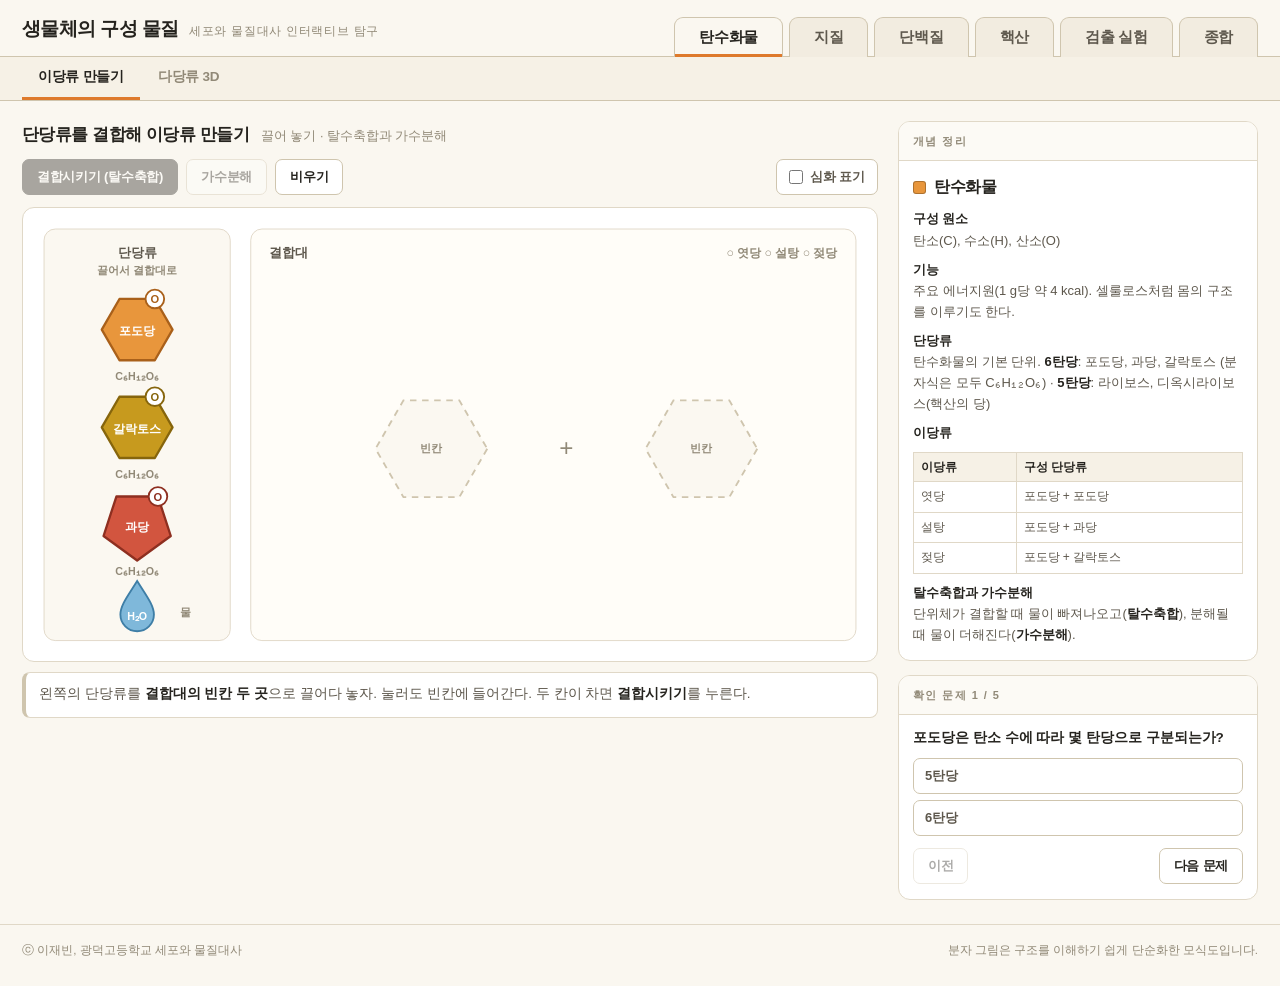
==== Biomolecules.html @ 8678921b "Add files via upload 생명체의 구성 물질 기능 추가(3D 모델링, 검출 실험, 종합 분류), 인덱스 페이지 수정, RNA 합성 용어 수정" ====
<!DOCTYPE html>
<html lang="ko">
<head>
<meta charset="utf-8">
<meta name="viewport" content="width=device-width, initial-scale=1">
<title>생물체의 구성 물질</title>
<style>
:root{
  --paper:#FAF7F0; --card:#FFFFFF;
  --ink:#25231E; --ink2:#5E584D; --ink3:#918977;
  --rule:#E0D8C7; --rule2:#CFC5AE;

  --carbo:#E8963C; --carbo2:#A9601A;
  --gal:#C79A1E;   --gal2:#86650C;
  --fru:#D2553F;   --fru2:#8E2F20;
  --lipid:#D9A82E; --lipid2:#8A6512;
  --head:#3A7BC0;  --head2:#22507F;
  --prot:#3F8FC9;  --prot2:#1F5A85;
  --nuc:#7B5BA8;   --nuc2:#3F2A66;
  --water:#DCEEF7; --water2:#8DBCD6;
  --blue:#3A7BC0; --blue-soft:#D3E3F4;
  --orange:#DE7A2C; --orange-soft:#F9DCC0;
  --green:#4F8A32; --green-soft:#DDEDD4; --purple-soft:#E6DCF4;
  --red:#C0392B;

  --sans:"Apple SD Gothic Neo","Malgun Gothic","맑은 고딕","Noto Sans KR","Nanum Gothic",sans-serif;
}
*{box-sizing:border-box;margin:0;padding:0}
html,body{height:100%}
body{background:var(--paper);color:var(--ink);font-family:var(--sans);font-size:15px;line-height:1.6;-webkit-font-smoothing:antialiased}

header{border-bottom:1px solid var(--rule2);background:var(--paper);position:sticky;top:0;z-index:40}
.hbar{max-width:1560px;margin:0 auto;padding:14px 22px 0;display:flex;align-items:flex-end;gap:26px;flex-wrap:wrap}
.brand{display:flex;align-items:baseline;gap:10px;padding-bottom:12px}
.brand h1{font-size:19px;font-weight:800;letter-spacing:-.03em}
.brand span{font-size:12px;color:var(--ink3);letter-spacing:.06em}
.maintabs{display:flex;gap:6px;margin-left:auto}
.maintabs button{
  font-family:inherit;font-size:15px;font-weight:700;letter-spacing:-.02em;
  border:1px solid var(--rule2);border-bottom:none;background:#F2ECE0;color:var(--ink2);
  padding:10px 24px;border-radius:9px 9px 0 0;cursor:pointer;position:relative;top:1px;transition:background .15s,color .15s}
.maintabs button:hover{background:#EAE2D2}
.maintabs button[aria-selected="true"]{background:var(--paper);color:var(--ink);box-shadow:0 -3px 0 0 var(--orange) inset}
.subbar{border-top:1px solid var(--rule2);background:#F6F1E6}
.subtabs{max-width:1560px;margin:0 auto;padding:0 22px;display:flex;gap:2px;flex-wrap:wrap}
.subtabs button{
  font-family:inherit;font-size:13.5px;font-weight:600;border:none;background:none;color:var(--ink3);
  padding:11px 16px;cursor:pointer;border-bottom:3px solid transparent;letter-spacing:-.02em;transition:color .15s}
.subtabs button:hover{color:var(--ink2)}
.subtabs button[aria-selected="true"]{color:var(--ink);border-bottom-color:var(--orange)}

main{max-width:1560px;margin:0 auto;padding:20px 22px 8px;display:grid;grid-template-columns:minmax(0,1fr) 360px;gap:20px;align-items:start}
.stage-col{min-width:0}
.stagehead{display:flex;align-items:baseline;gap:12px;margin-bottom:10px;flex-wrap:wrap}
.stagehead h2{font-size:17px;font-weight:800;letter-spacing:-.03em}
.stagehead p{font-size:12.5px;color:var(--ink3)}
.stage{background:var(--card);border:1px solid var(--rule);border-radius:12px;padding:8px;overflow:hidden}
.stage svg{display:block;width:100%;height:auto;user-select:none;-webkit-user-select:none}
.msg{margin-top:10px;font-size:13.5px;line-height:1.6;color:var(--ink2);background:var(--card);border:1px solid var(--rule);
  border-left:4px solid var(--rule2);border-radius:8px;padding:10px 13px;min-height:46px}
.msg.ok{border-left-color:#7CB36E}
.msg.no{border-left-color:#D89187}
.msg b{color:var(--ink)}

.ctrl{display:flex;gap:8px;flex-wrap:wrap;align-items:center;margin-bottom:12px}
.btn{font-family:inherit;font-size:13px;font-weight:700;letter-spacing:-.02em;border:1px solid var(--rule2);
  background:var(--card);color:var(--ink);padding:8px 14px;border-radius:7px;cursor:pointer;transition:.15s}
.btn:hover{background:#F4EFE4}
.btn.primary{background:var(--ink);color:#fff;border-color:var(--ink)}
.btn.primary:hover{background:#3b3830}
.btn:disabled{opacity:.38;cursor:default}
.seg{display:inline-flex;border:1px solid var(--rule2);border-radius:7px;overflow:hidden;flex-wrap:wrap}
.seg button{font-family:inherit;font-size:13px;font-weight:700;border:none;background:var(--card);color:var(--ink2);
  padding:8px 13px;cursor:pointer;border-right:1px solid var(--rule)}
.seg button:last-child{border-right:none}
.seg button[aria-selected="true"]{background:var(--ink);color:#fff}
.tog{display:inline-flex;align-items:center;gap:7px;font-size:12.5px;font-weight:600;color:var(--ink2);
  border:1px solid var(--rule2);border-radius:7px;padding:7px 12px;cursor:pointer;background:var(--card);user-select:none}
.tog input{accent-color:var(--orange);width:14px;height:14px;cursor:pointer}
.spacer{flex:1}
.sl{display:flex;align-items:center;gap:8px;font-size:13px;font-weight:700;color:var(--ink2)}
.sl input{width:150px;accent-color:var(--prot)}
.sl output{min-width:52px;color:var(--ink);font-variant-numeric:tabular-nums}

aside{display:flex;flex-direction:column;gap:14px;position:sticky;top:118px}
.panel{background:var(--card);border:1px solid var(--rule);border-radius:12px;overflow:hidden}
.panel > h3{font-size:11px;font-weight:800;letter-spacing:.13em;color:var(--ink3);
  padding:11px 14px 9px;border-bottom:1px solid var(--rule);background:#FCFAF5}
.pbody{padding:13px 14px 15px;font-size:13px;line-height:1.65;color:var(--ink2)}
.pbody .ph{font-size:16px;font-weight:800;letter-spacing:-.03em;margin-bottom:6px;color:var(--ink);display:flex;align-items:center;gap:8px}
.pbody .swatch{width:13px;height:13px;border-radius:3px;flex:none;border:1px solid rgba(0,0,0,.25)}
.pbody dl{font-size:13px;line-height:1.62}
.pbody dt{font-weight:700;color:var(--ink);margin-top:9px;font-size:12.5px}
.pbody dd{color:var(--ink2)}
.pbody b{color:var(--ink)}
.pbody .adv{margin-top:11px;padding:9px 11px;border-radius:7px;background:#F6F2E8;border-left:3px solid var(--orange);font-size:12.5px;color:var(--ink2)}
.pbody .adv > b:first-child{color:var(--orange);font-weight:800;margin-right:4px}
table.cmp{border-collapse:collapse;width:100%;font-size:12px;margin-top:8px}
table.cmp th,table.cmp td{border:1px solid var(--rule);padding:5px 7px;text-align:left;vertical-align:top}
table.cmp th{background:#F6F1E6;font-weight:700;font-size:11.5px;color:var(--ink)}

.quiz{padding:13px 14px 15px}
.quiz .q{font-size:13.5px;font-weight:700;line-height:1.55;margin-bottom:10px}
.qopts{display:flex;flex-direction:column;gap:6px}
.qopt{font-family:inherit;text-align:left;font-size:13px;font-weight:600;border:1px solid var(--rule2);
  background:var(--card);color:var(--ink2);padding:8px 11px;border-radius:7px;cursor:pointer;transition:.12s}
.qopt:hover{border-color:var(--ink3);background:#FBF8F1}
.qopt.ok{background:#E3F2E0;border-color:#7CB36E;color:#2f5b28}
.qopt.no{background:#FBE4E0;border-color:#D89187;color:#8c3226}
.qfb{margin-top:10px;font-size:12.5px;line-height:1.6;color:var(--ink2);display:none}
.qfb.show{display:block}
.qnav{display:flex;justify-content:space-between;margin-top:12px}
.tg{display:inline-block;font-size:10.5px;font-weight:800;padding:1px 8px;border-radius:20px;margin-right:6px;vertical-align:2px}
.tg.adv{background:var(--orange-soft);color:#94471A}

footer{max-width:1560px;margin:16px auto 0;padding:16px 22px 26px;font-size:11.5px;color:var(--ink3);
  border-top:1px solid var(--rule);display:flex;justify-content:space-between;gap:12px;flex-wrap:wrap}

/* ---- SVG 공통 ---- */
text{font-family:var(--sans)}
.lbl{font-size:15px;font-weight:700;fill:var(--ink)}
.lbl-s{font-size:13px;font-weight:600;fill:var(--ink2)}
.lbl-xs{font-size:11.5px;font-weight:600;fill:var(--ink3)}
.zone{font-size:14px;font-weight:800;letter-spacing:-.02em;fill:var(--ink2)}
.note{font-size:13px;font-weight:700;fill:#B5406E}
.mname{font-size:15px;font-weight:800;fill:#fff;text-anchor:middle;pointer-events:none}
.grp{font-size:14px;font-weight:700;fill:var(--ink2)}
.drag{cursor:grab;touch-action:none}
/* 끌기 활동 화면에서는 손가락으로 끌 때 페이지가 스크롤되지 않게 한다 (SVG 안쪽 요소에는 touch-action이 적용되지 않음) */
svg.dragzone{touch-action:none}
.drag:active{cursor:grabbing}
.slot{fill:#FBF8F1;stroke:var(--rule2);stroke-width:2;stroke-dasharray:7 6}
.slot.hot{stroke:var(--orange);fill:#FDF1E4}
.glow{animation:gl .9s ease-in-out infinite}
@keyframes gl{0%,100%{opacity:1}50%{opacity:.35}}
.pulse{animation:pl 1.4s ease-in-out infinite}
@keyframes pl{0%,100%{opacity:1}50%{opacity:.45}}
.rise{animation:rise 1.8s ease-out forwards}
@keyframes rise{0%{transform:translateY(0);opacity:1}70%{opacity:1}100%{transform:translateY(-90px);opacity:0}}
.shake{animation:sh .45s ease-in-out}
@keyframes sh{0%,100%{transform:translateX(0)}25%{transform:translateX(-9px)}75%{transform:translateX(9px)}}
.mv{transition:transform .8s cubic-bezier(.3,.7,.3,1)}
body:not(.adv) .adv-only{display:none !important}
[hidden]{display:none !important}
.btn[aria-pressed="true"]{background:var(--orange);border-color:#b8601a;color:#fff}
.seg button:disabled{color:var(--rule2);cursor:default}
.legend3{display:flex;gap:16px;align-items:center;flex-wrap:wrap;padding:8px 6px 2px;font-size:12px;font-weight:600;color:var(--ink2)}
.legend3 i{display:inline-block;width:12px;height:12px;border-radius:3px;margin-right:5px;vertical-align:-1px}
.legend3 .hint3{margin-left:auto;color:var(--ink3)}
.lab3{position:absolute;inset:0;pointer-events:none;overflow:hidden}
.lab3 span{position:absolute;left:0;top:0;white-space:nowrap;font-size:12.5px;font-weight:800;color:var(--ink);background:rgba(255,253,248,.88);
  border:1px solid var(--rule2);border-radius:6px;padding:1px 7px;will-change:transform}
.lab3 span.w{color:#2A6C92;border-color:#9CC2E4}
.lab3 span.num{font-size:10.5px;padding:0 4px;color:#1F6E8C;background:rgba(255,255,255,.75)}
.lab3 span.base{font-size:11px;padding:0 4px}
.seqbox{display:flex;gap:14px;align-items:center;flex-wrap:wrap;padding:8px 6px 2px;font-size:12.5px;color:var(--ink2)}
.seqbox input{font-family:ui-monospace,Consolas,monospace;font-size:14px;letter-spacing:.12em;padding:5px 8px;border:1px solid var(--rule2);border-radius:6px;width:260px;margin-left:6px;text-transform:uppercase}
.seqbox b{font-family:ui-monospace,Consolas,monospace;letter-spacing:.12em}
.chg{margin-top:10px;padding:10px 12px;border:1px solid var(--rule);border-radius:10px;background:#FFFDF8;font-size:13px;color:var(--ink2)}
.chg input{vertical-align:middle;accent-color:var(--orange);width:180px}
.chg .cb{display:flex;align-items:center;gap:8px;margin-top:5px}.chg .cb span{width:16px;font-weight:800}.chg .cb i{height:12px;border-radius:6px;display:block}.chg .cb em{font-style:normal;font-weight:700;font-size:12px}
.chg p{margin-top:8px;font-size:12.5px}
#rtab{margin-top:10px;overflow-x:auto}
table.rtab{background:var(--card);font-size:12.5px}
table.rtab th span{font-weight:600;color:var(--ink3);font-size:10.5px}
table.rtab td{text-align:center;min-width:64px}
table.rtab select{font-family:inherit;font-size:12px;padding:2px 4px}
.dot{display:inline-block;width:12px;height:12px;border-radius:50%;margin-right:5px;vertical-align:-1px;border:1px solid rgba(0,0,0,.25)}
.rnote{font-size:11.5px;color:var(--ink3);margin-top:6px}
.iodsw{position:absolute;right:10px;top:10px;z-index:2;display:flex;align-items:center;gap:8px;background:rgba(255,253,248,.92);border:1px solid var(--rule2);border-radius:8px;padding:6px 10px;font-size:12px;color:var(--ink2)}
.iodsw i{display:block;width:30px;height:30px;border-radius:50%;border:2px solid #9AA7B0;transition:background 1.2s}
.iodsw b{color:var(--ink)}
@media (prefers-reduced-motion:reduce){.glow,.pulse,.rise,.shake{animation:none}.mv{transition:none}}

/* 태블릿: 머리말을 줄이고 세부 탭은 한 줄로 두어 옆으로 밀어 넘긴다 */
@media (max-width:1180px){
  .brand span{display:none}
  .subtabs{flex-wrap:nowrap;overflow-x:auto;scrollbar-width:none}
  .subtabs::-webkit-scrollbar{display:none}
  .subtabs button{white-space:nowrap;flex:none}
}
/* 가로 태블릿: 설명 패널을 활동 옆에 둔다 */
@media (min-width:900px) and (max-width:1180px){
  main{grid-template-columns:minmax(0,1fr) 300px;gap:16px}
  aside{top:110px}
}
@media (max-width:899px){main{grid-template-columns:1fr}aside{position:static;flex-direction:row;flex-wrap:wrap}aside > .panel{flex:1 1 300px}}
@media (max-width:640px){
  /* 휴대폰: 머리말이 화면을 가리지 않도록 고정을 풀고 한 줄로 줄인다 */
  header{position:static}
  .hbar{padding:8px 12px 0;gap:10px;flex-wrap:nowrap;align-items:center}
  .brand{padding-bottom:0;min-width:0}
  .brand h1{font-size:15px;white-space:nowrap;overflow:hidden;text-overflow:ellipsis}
  /* 큰 탭이 6개라 제목은 한 줄로 따로 두고, 탭은 옆으로 밀어 넘긴다 */
  .hbar{flex-wrap:wrap;gap:6px}
  .brand{width:100%}
  .maintabs{margin-left:0;width:100%;overflow-x:auto;scrollbar-width:none}
  .maintabs::-webkit-scrollbar{display:none}
  .maintabs button{padding:7px 10px;font-size:12.5px;flex:none;white-space:nowrap}
  .subtabs{padding:0 6px}
  .subtabs button{padding:8px 9px;font-size:12px}
  main{padding:14px 12px}
  .sl input{width:110px}
}
</style>
</head>
<body>

<header>
  <div class="hbar">
    <div class="brand">
      <h1>생물체의 구성 물질</h1>
      <span>세포와 물질대사 인터랙티브 탐구</span>
    </div>
    <nav class="maintabs" id="maintabs" role="tablist">
      <button role="tab" data-main="carbo" aria-selected="true">탄수화물</button>
      <button role="tab" data-main="lipid" aria-selected="false">지질</button>
      <button role="tab" data-main="prot" aria-selected="false">단백질</button>
      <button role="tab" data-main="nucl" aria-selected="false">핵산</button>
      <button role="tab" data-main="test" aria-selected="false">검출 실험</button>
      <button role="tab" data-main="sum" aria-selected="false">종합</button>
    </nav>
  </div>
  <div class="subbar"><nav class="subtabs" id="subtabs" role="tablist"></nav></div>
</header>

<main>
  <div class="stage-col">
    <div class="stagehead"><h2 id="viewTitle">—</h2><p id="viewSub"></p></div>
    <div class="ctrl" id="ctrl"></div>
    <div class="stage" id="stage"></div>
    <div class="msg" id="msg" hidden></div>
  </div>
  <aside>
    <div class="panel"><h3>개념 정리</h3><div class="pbody" id="info"></div></div>
    <div class="panel"><h3 id="quizTitle">확인 문제</h3><div class="quiz" id="quiz"></div></div>
  </aside>
</main>

<footer>
  <span>ⓒ 이재빈, 광덕고등학교 세포와 물질대사</span>
  <span>분자 그림은 구조를 이해하기 쉽게 단순화한 모식도입니다.</span>
</footer>

<!-- three.js r128 (MIT License) : 3D 분자 모형 표시용. 인터넷 없이도 열리도록 파일 안에 넣었다 -->
<script>/**
 * @license
 * Copyright 2010-2021 Three.js Authors
 * SPDX-License-Identifier: MIT
 */
!function(t,e){"object"==typeof exports&&"undefined"!=typeof module?e(exports):"function"==typeof define&&define.amd?define(["exports"],e):e((t="undefined"!=typeof globalThis?globalThis:t||self).THREE={})}(this,(function(t){"use strict";const e="128",n=100,i=300,r=301,s=302,a=303,o=304,l=306,c=307,h=1e3,u=1001,d=1002,p=1003,m=1004,f=1005,g=1006,v=1007,y=1008,x=1009,_=1012,w=1014,b=1015,M=1016,S=1020,T=1022,E=1023,A=1026,L=1027,R=33776,C=33777,P=33778,D=33779,I=35840,N=35841,B=35842,z=35843,F=37492,O=37496,H=2300,G=2301,U=2302,k=2400,V=2401,W=2402,j=2500,q=2501,X=3e3,Y=3001,Z=3007,J=3002,Q=3004,K=3005,$=3006,tt=7680,et=35044,nt=35048,it="300 es";class rt{addEventListener(t,e){void 0===this._listeners&&(this._listeners={});const n=this._listeners;void 0===n[t]&&(n[t]=[]),-1===n[t].indexOf(e)&&n[t].push(e)}hasEventListener(t,e){if(void 0===this._listeners)return!1;const n=this._listeners;return void 0!==n[t]&&-1!==n[t].indexOf(e)}removeEventListener(t,e){if(void 0===this._listeners)return;const n=this._listeners[t];if(void 0!==n){const t=n.indexOf(e);-1!==t&&n.splice(t,1)}}dispatchEvent(t){if(void 0===this._listeners)return;const e=this._listeners[t.type];if(void 0!==e){t.target=this;const n=e.slice(0);for(let e=0,i=n.length;e<i;e++)n[e].call(this,t);t.target=null}}}const st=[];for(let t=0;t<256;t++)st[t]=(t<16?"0":"")+t.toString(16);let at=1234567;const ot=Math.PI/180,lt=180/Math.PI;function ct(){const t=4294967295*Math.random()|0,e=4294967295*Math.random()|0,n=4294967295*Math.random()|0,i=4294967295*Math.random()|0;return(st[255&t]+st[t>>8&255]+st[t>>16&255]+st[t>>24&255]+"-"+st[255&e]+st[e>>8&255]+"-"+st[e>>16&15|64]+st[e>>24&255]+"-"+st[63&n|128]+st[n>>8&255]+"-"+st[n>>16&255]+st[n>>24&255]+st[255&i]+st[i>>8&255]+st[i>>16&255]+st[i>>24&255]).toUpperCase()}function ht(t,e,n){return Math.max(e,Math.min(n,t))}function ut(t,e){return(t%e+e)%e}function dt(t,e,n){return(1-n)*t+n*e}function pt(t){return 0==(t&t-1)&&0!==t}function mt(t){return Math.pow(2,Math.ceil(Math.log(t)/Math.LN2))}function ft(t){return Math.pow(2,Math.floor(Math.log(t)/Math.LN2))}var gt=Object.freeze({__proto__:null,DEG2RAD:ot,RAD2DEG:lt,generateUUID:ct,clamp:ht,euclideanModulo:ut,mapLinear:function(t,e,n,i,r){return i+(t-e)*(r-i)/(n-e)},inverseLerp:function(t,e,n){return t!==e?(n-t)/(e-t):0},lerp:dt,damp:function(t,e,n,i){return dt(t,e,1-Math.exp(-n*i))},pingpong:function(t,e=1){return e-Math.abs(ut(t,2*e)-e)},smoothstep:function(t,e,n){return t<=e?0:t>=n?1:(t=(t-e)/(n-e))*t*(3-2*t)},smootherstep:function(t,e,n){return t<=e?0:t>=n?1:(t=(t-e)/(n-e))*t*t*(t*(6*t-15)+10)},randInt:function(t,e){return t+Math.floor(Math.random()*(e-t+1))},randFloat:function(t,e){return t+Math.random()*(e-t)},randFloatSpread:function(t){return t*(.5-Math.random())},seededRandom:function(t){return void 0!==t&&(at=t%2147483647),at=16807*at%2147483647,(at-1)/2147483646},degToRad:function(t){return t*ot},radToDeg:function(t){return t*lt},isPowerOfTwo:pt,ceilPowerOfTwo:mt,floorPowerOfTwo:ft,setQuaternionFromProperEuler:function(t,e,n,i,r){const s=Math.cos,a=Math.sin,o=s(n/2),l=a(n/2),c=s((e+i)/2),h=a((e+i)/2),u=s((e-i)/2),d=a((e-i)/2),p=s((i-e)/2),m=a((i-e)/2);switch(r){case"XYX":t.set(o*h,l*u,l*d,o*c);break;case"YZY":t.set(l*d,o*h,l*u,o*c);break;case"ZXZ":t.set(l*u,l*d,o*h,o*c);break;case"XZX":t.set(o*h,l*m,l*p,o*c);break;case"YXY":t.set(l*p,o*h,l*m,o*c);break;case"ZYZ":t.set(l*m,l*p,o*h,o*c);break;default:console.warn("THREE.MathUtils: .setQuaternionFromProperEuler() encountered an unknown order: "+r)}}});class vt{constructor(t=0,e=0){this.x=t,this.y=e}get width(){return this.x}set width(t){this.x=t}get height(){return this.y}set height(t){this.y=t}set(t,e){return this.x=t,this.y=e,this}setScalar(t){return this.x=t,this.y=t,this}setX(t){return this.x=t,this}setY(t){return this.y=t,this}setComponent(t,e){switch(t){case 0:this.x=e;break;case 1:this.y=e;break;default:throw new Error("index is out of range: "+t)}return this}getComponent(t){switch(t){case 0:return this.x;case 1:return this.y;default:throw new Error("index is out of range: "+t)}}clone(){return new this.constructor(this.x,this.y)}copy(t){return this.x=t.x,this.y=t.y,this}add(t,e){return void 0!==e?(console.warn("THREE.Vector2: .add() now only accepts one argument. Use .addVectors( a, b ) instead."),this.addVectors(t,e)):(this.x+=t.x,this.y+=t.y,this)}addScalar(t){return this.x+=t,this.y+=t,this}addVectors(t,e){return this.x=t.x+e.x,this.y=t.y+e.y,this}addScaledVector(t,e){return this.x+=t.x*e,this.y+=t.y*e,this}sub(t,e){return void 0!==e?(console.warn("THREE.Vector2: .sub() now only accepts one argument. Use .subVectors( a, b ) instead."),this.subVectors(t,e)):(this.x-=t.x,this.y-=t.y,this)}subScalar(t){return this.x-=t,this.y-=t,this}subVectors(t,e){return this.x=t.x-e.x,this.y=t.y-e.y,this}multiply(t){return this.x*=t.x,this.y*=t.y,this}multiplyScalar(t){return this.x*=t,this.y*=t,this}divide(t){return this.x/=t.x,this.y/=t.y,this}divideScalar(t){return this.multiplyScalar(1/t)}applyMatrix3(t){const e=this.x,n=this.y,i=t.elements;return this.x=i[0]*e+i[3]*n+i[6],this.y=i[1]*e+i[4]*n+i[7],this}min(t){return this.x=Math.min(this.x,t.x),this.y=Math.min(this.y,t.y),this}max(t){return this.x=Math.max(this.x,t.x),this.y=Math.max(this.y,t.y),this}clamp(t,e){return this.x=Math.max(t.x,Math.min(e.x,this.x)),this.y=Math.max(t.y,Math.min(e.y,this.y)),this}clampScalar(t,e){return this.x=Math.max(t,Math.min(e,this.x)),this.y=Math.max(t,Math.min(e,this.y)),this}clampLength(t,e){const n=this.length();return this.divideScalar(n||1).multiplyScalar(Math.max(t,Math.min(e,n)))}floor(){return this.x=Math.floor(this.x),this.y=Math.floor(this.y),this}ceil(){return this.x=Math.ceil(this.x),this.y=Math.ceil(this.y),this}round(){return this.x=Math.round(this.x),this.y=Math.round(this.y),this}roundToZero(){return this.x=this.x<0?Math.ceil(this.x):Math.floor(this.x),this.y=this.y<0?Math.ceil(this.y):Math.floor(this.y),this}negate(){return this.x=-this.x,this.y=-this.y,this}dot(t){return this.x*t.x+this.y*t.y}cross(t){return this.x*t.y-this.y*t.x}lengthSq(){return this.x*this.x+this.y*this.y}length(){return Math.sqrt(this.x*this.x+this.y*this.y)}manhattanLength(){return Math.abs(this.x)+Math.abs(this.y)}normalize(){return this.divideScalar(this.length()||1)}angle(){return Math.atan2(-this.y,-this.x)+Math.PI}distanceTo(t){return Math.sqrt(this.distanceToSquared(t))}distanceToSquared(t){const e=this.x-t.x,n=this.y-t.y;return e*e+n*n}manhattanDistanceTo(t){return Math.abs(this.x-t.x)+Math.abs(this.y-t.y)}setLength(t){return this.normalize().multiplyScalar(t)}lerp(t,e){return this.x+=(t.x-this.x)*e,this.y+=(t.y-this.y)*e,this}lerpVectors(t,e,n){return this.x=t.x+(e.x-t.x)*n,this.y=t.y+(e.y-t.y)*n,this}equals(t){return t.x===this.x&&t.y===this.y}fromArray(t,e=0){return this.x=t[e],this.y=t[e+1],this}toArray(t=[],e=0){return t[e]=this.x,t[e+1]=this.y,t}fromBufferAttribute(t,e,n){return void 0!==n&&console.warn("THREE.Vector2: offset has been removed from .fromBufferAttribute()."),this.x=t.getX(e),this.y=t.getY(e),this}rotateAround(t,e){const n=Math.cos(e),i=Math.sin(e),r=this.x-t.x,s=this.y-t.y;return this.x=r*n-s*i+t.x,this.y=r*i+s*n+t.y,this}random(){return this.x=Math.random(),this.y=Math.random(),this}}vt.prototype.isVector2=!0;class yt{constructor(){this.elements=[1,0,0,0,1,0,0,0,1],arguments.length>0&&console.error("THREE.Matrix3: the constructor no longer reads arguments. use .set() instead.")}set(t,e,n,i,r,s,a,o,l){const c=this.elements;return c[0]=t,c[1]=i,c[2]=a,c[3]=e,c[4]=r,c[5]=o,c[6]=n,c[7]=s,c[8]=l,this}identity(){return this.set(1,0,0,0,1,0,0,0,1),this}copy(t){const e=this.elements,n=t.elements;return e[0]=n[0],e[1]=n[1],e[2]=n[2],e[3]=n[3],e[4]=n[4],e[5]=n[5],e[6]=n[6],e[7]=n[7],e[8]=n[8],this}extractBasis(t,e,n){return t.setFromMatrix3Column(this,0),e.setFromMatrix3Column(this,1),n.setFromMatrix3Column(this,2),this}setFromMatrix4(t){const e=t.elements;return this.set(e[0],e[4],e[8],e[1],e[5],e[9],e[2],e[6],e[10]),this}multiply(t){return this.multiplyMatrices(this,t)}premultiply(t){return this.multiplyMatrices(t,this)}multiplyMatrices(t,e){const n=t.elements,i=e.elements,r=this.elements,s=n[0],a=n[3],o=n[6],l=n[1],c=n[4],h=n[7],u=n[2],d=n[5],p=n[8],m=i[0],f=i[3],g=i[6],v=i[1],y=i[4],x=i[7],_=i[2],w=i[5],b=i[8];return r[0]=s*m+a*v+o*_,r[3]=s*f+a*y+o*w,r[6]=s*g+a*x+o*b,r[1]=l*m+c*v+h*_,r[4]=l*f+c*y+h*w,r[7]=l*g+c*x+h*b,r[2]=u*m+d*v+p*_,r[5]=u*f+d*y+p*w,r[8]=u*g+d*x+p*b,this}multiplyScalar(t){const e=this.elements;return e[0]*=t,e[3]*=t,e[6]*=t,e[1]*=t,e[4]*=t,e[7]*=t,e[2]*=t,e[5]*=t,e[8]*=t,this}determinant(){const t=this.elements,e=t[0],n=t[1],i=t[2],r=t[3],s=t[4],a=t[5],o=t[6],l=t[7],c=t[8];return e*s*c-e*a*l-n*r*c+n*a*o+i*r*l-i*s*o}invert(){const t=this.elements,e=t[0],n=t[1],i=t[2],r=t[3],s=t[4],a=t[5],o=t[6],l=t[7],c=t[8],h=c*s-a*l,u=a*o-c*r,d=l*r-s*o,p=e*h+n*u+i*d;if(0===p)return this.set(0,0,0,0,0,0,0,0,0);const m=1/p;return t[0]=h*m,t[1]=(i*l-c*n)*m,t[2]=(a*n-i*s)*m,t[3]=u*m,t[4]=(c*e-i*o)*m,t[5]=(i*r-a*e)*m,t[6]=d*m,t[7]=(n*o-l*e)*m,t[8]=(s*e-n*r)*m,this}transpose(){let t;const e=this.elements;return t=e[1],e[1]=e[3],e[3]=t,t=e[2],e[2]=e[6],e[6]=t,t=e[5],e[5]=e[7],e[7]=t,this}getNormalMatrix(t){return this.setFromMatrix4(t).invert().transpose()}transposeIntoArray(t){const e=this.elements;return t[0]=e[0],t[1]=e[3],t[2]=e[6],t[3]=e[1],t[4]=e[4],t[5]=e[7],t[6]=e[2],t[7]=e[5],t[8]=e[8],this}setUvTransform(t,e,n,i,r,s,a){const o=Math.cos(r),l=Math.sin(r);return this.set(n*o,n*l,-n*(o*s+l*a)+s+t,-i*l,i*o,-i*(-l*s+o*a)+a+e,0,0,1),this}scale(t,e){const n=this.elements;return n[0]*=t,n[3]*=t,n[6]*=t,n[1]*=e,n[4]*=e,n[7]*=e,this}rotate(t){const e=Math.cos(t),n=Math.sin(t),i=this.elements,r=i[0],s=i[3],a=i[6],o=i[1],l=i[4],c=i[7];return i[0]=e*r+n*o,i[3]=e*s+n*l,i[6]=e*a+n*c,i[1]=-n*r+e*o,i[4]=-n*s+e*l,i[7]=-n*a+e*c,this}translate(t,e){const n=this.elements;return n[0]+=t*n[2],n[3]+=t*n[5],n[6]+=t*n[8],n[1]+=e*n[2],n[4]+=e*n[5],n[7]+=e*n[8],this}equals(t){const e=this.elements,n=t.elements;for(let t=0;t<9;t++)if(e[t]!==n[t])return!1;return!0}fromArray(t,e=0){for(let n=0;n<9;n++)this.elements[n]=t[n+e];return this}toArray(t=[],e=0){const n=this.elements;return t[e]=n[0],t[e+1]=n[1],t[e+2]=n[2],t[e+3]=n[3],t[e+4]=n[4],t[e+5]=n[5],t[e+6]=n[6],t[e+7]=n[7],t[e+8]=n[8],t}clone(){return(new this.constructor).fromArray(this.elements)}}let xt;yt.prototype.isMatrix3=!0;class _t{static getDataURL(t){if(/^data:/i.test(t.src))return t.src;if("undefined"==typeof HTMLCanvasElement)return t.src;let e;if(t instanceof HTMLCanvasElement)e=t;else{void 0===xt&&(xt=document.createElementNS("http://www.w3.org/1999/xhtml","canvas")),xt.width=t.width,xt.height=t.height;const n=xt.getContext("2d");t instanceof ImageData?n.putImageData(t,0,0):n.drawImage(t,0,0,t.width,t.height),e=xt}return e.width>2048||e.height>2048?(console.warn("THREE.ImageUtils.getDataURL: Image converted to jpg for performance reasons",t),e.toDataURL("image/jpeg",.6)):e.toDataURL("image/png")}}let wt=0;class bt extends rt{constructor(t=bt.DEFAULT_IMAGE,e=bt.DEFAULT_MAPPING,n=1001,i=1001,r=1006,s=1008,a=1023,o=1009,l=1,c=3e3){super(),Object.defineProperty(this,"id",{value:wt++}),this.uuid=ct(),this.name="",this.image=t,this.mipmaps=[],this.mapping=e,this.wrapS=n,this.wrapT=i,this.magFilter=r,this.minFilter=s,this.anisotropy=l,this.format=a,this.internalFormat=null,this.type=o,this.offset=new vt(0,0),this.repeat=new vt(1,1),this.center=new vt(0,0),this.rotation=0,this.matrixAutoUpdate=!0,this.matrix=new yt,this.generateMipmaps=!0,this.premultiplyAlpha=!1,this.flipY=!0,this.unpackAlignment=4,this.encoding=c,this.version=0,this.onUpdate=null}updateMatrix(){this.matrix.setUvTransform(this.offset.x,this.offset.y,this.repeat.x,this.repeat.y,this.rotation,this.center.x,this.center.y)}clone(){return(new this.constructor).copy(this)}copy(t){return this.name=t.name,this.image=t.image,this.mipmaps=t.mipmaps.slice(0),this.mapping=t.mapping,this.wrapS=t.wrapS,this.wrapT=t.wrapT,this.magFilter=t.magFilter,this.minFilter=t.minFilter,this.anisotropy=t.anisotropy,this.format=t.format,this.internalFormat=t.internalFormat,this.type=t.type,this.offset.copy(t.offset),this.repeat.copy(t.repeat),this.center.copy(t.center),this.rotation=t.rotation,this.matrixAutoUpdate=t.matrixAutoUpdate,this.matrix.copy(t.matrix),this.generateMipmaps=t.generateMipmaps,this.premultiplyAlpha=t.premultiplyAlpha,this.flipY=t.flipY,this.unpackAlignment=t.unpackAlignment,this.encoding=t.encoding,this}toJSON(t){const e=void 0===t||"string"==typeof t;if(!e&&void 0!==t.textures[this.uuid])return t.textures[this.uuid];const n={metadata:{version:4.5,type:"Texture",generator:"Texture.toJSON"},uuid:this.uuid,name:this.name,mapping:this.mapping,repeat:[this.repeat.x,this.repeat.y],offset:[this.offset.x,this.offset.y],center:[this.center.x,this.center.y],rotation:this.rotation,wrap:[this.wrapS,this.wrapT],format:this.format,type:this.type,encoding:this.encoding,minFilter:this.minFilter,magFilter:this.magFilter,anisotropy:this.anisotropy,flipY:this.flipY,premultiplyAlpha:this.premultiplyAlpha,unpackAlignment:this.unpackAlignment};if(void 0!==this.image){const i=this.image;if(void 0===i.uuid&&(i.uuid=ct()),!e&&void 0===t.images[i.uuid]){let e;if(Array.isArray(i)){e=[];for(let t=0,n=i.length;t<n;t++)i[t].isDataTexture?e.push(Mt(i[t].image)):e.push(Mt(i[t]))}else e=Mt(i);t.images[i.uuid]={uuid:i.uuid,url:e}}n.image=i.uuid}return e||(t.textures[this.uuid]=n),n}dispose(){this.dispatchEvent({type:"dispose"})}transformUv(t){if(this.mapping!==i)return t;if(t.applyMatrix3(this.matrix),t.x<0||t.x>1)switch(this.wrapS){case h:t.x=t.x-Math.floor(t.x);break;case u:t.x=t.x<0?0:1;break;case d:1===Math.abs(Math.floor(t.x)%2)?t.x=Math.ceil(t.x)-t.x:t.x=t.x-Math.floor(t.x)}if(t.y<0||t.y>1)switch(this.wrapT){case h:t.y=t.y-Math.floor(t.y);break;case u:t.y=t.y<0?0:1;break;case d:1===Math.abs(Math.floor(t.y)%2)?t.y=Math.ceil(t.y)-t.y:t.y=t.y-Math.floor(t.y)}return this.flipY&&(t.y=1-t.y),t}set needsUpdate(t){!0===t&&this.version++}}function Mt(t){return"undefined"!=typeof HTMLImageElement&&t instanceof HTMLImageElement||"undefined"!=typeof HTMLCanvasElement&&t instanceof HTMLCanvasElement||"undefined"!=typeof ImageBitmap&&t instanceof ImageBitmap?_t.getDataURL(t):t.data?{data:Array.prototype.slice.call(t.data),width:t.width,height:t.height,type:t.data.constructor.name}:(console.warn("THREE.Texture: Unable to serialize Texture."),{})}bt.DEFAULT_IMAGE=void 0,bt.DEFAULT_MAPPING=i,bt.prototype.isTexture=!0;class St{constructor(t=0,e=0,n=0,i=1){this.x=t,this.y=e,this.z=n,this.w=i}get width(){return this.z}set width(t){this.z=t}get height(){return this.w}set height(t){this.w=t}set(t,e,n,i){return this.x=t,this.y=e,this.z=n,this.w=i,this}setScalar(t){return this.x=t,this.y=t,this.z=t,this.w=t,this}setX(t){return this.x=t,this}setY(t){return this.y=t,this}setZ(t){return this.z=t,this}setW(t){return this.w=t,this}setComponent(t,e){switch(t){case 0:this.x=e;break;case 1:this.y=e;break;case 2:this.z=e;break;case 3:this.w=e;break;default:throw new Error("index is out of range: "+t)}return this}getComponent(t){switch(t){case 0:return this.x;case 1:return this.y;case 2:return this.z;case 3:return this.w;default:throw new Error("index is out of range: "+t)}}clone(){return new this.constructor(this.x,this.y,this.z,this.w)}copy(t){return this.x=t.x,this.y=t.y,this.z=t.z,this.w=void 0!==t.w?t.w:1,this}add(t,e){return void 0!==e?(console.warn("THREE.Vector4: .add() now only accepts one argument. Use .addVectors( a, b ) instead."),this.addVectors(t,e)):(this.x+=t.x,this.y+=t.y,this.z+=t.z,this.w+=t.w,this)}addScalar(t){return this.x+=t,this.y+=t,this.z+=t,this.w+=t,this}addVectors(t,e){return this.x=t.x+e.x,this.y=t.y+e.y,this.z=t.z+e.z,this.w=t.w+e.w,this}addScaledVector(t,e){return this.x+=t.x*e,this.y+=t.y*e,this.z+=t.z*e,this.w+=t.w*e,this}sub(t,e){return void 0!==e?(console.warn("THREE.Vector4: .sub() now only accepts one argument. Use .subVectors( a, b ) instead."),this.subVectors(t,e)):(this.x-=t.x,this.y-=t.y,this.z-=t.z,this.w-=t.w,this)}subScalar(t){return this.x-=t,this.y-=t,this.z-=t,this.w-=t,this}subVectors(t,e){return this.x=t.x-e.x,this.y=t.y-e.y,this.z=t.z-e.z,this.w=t.w-e.w,this}multiply(t){return this.x*=t.x,this.y*=t.y,this.z*=t.z,this.w*=t.w,this}multiplyScalar(t){return this.x*=t,this.y*=t,this.z*=t,this.w*=t,this}applyMatrix4(t){const e=this.x,n=this.y,i=this.z,r=this.w,s=t.elements;return this.x=s[0]*e+s[4]*n+s[8]*i+s[12]*r,this.y=s[1]*e+s[5]*n+s[9]*i+s[13]*r,this.z=s[2]*e+s[6]*n+s[10]*i+s[14]*r,this.w=s[3]*e+s[7]*n+s[11]*i+s[15]*r,this}divideScalar(t){return this.multiplyScalar(1/t)}setAxisAngleFromQuaternion(t){this.w=2*Math.acos(t.w);const e=Math.sqrt(1-t.w*t.w);return e<1e-4?(this.x=1,this.y=0,this.z=0):(this.x=t.x/e,this.y=t.y/e,this.z=t.z/e),this}setAxisAngleFromRotationMatrix(t){let e,n,i,r;const s=.01,a=.1,o=t.elements,l=o[0],c=o[4],h=o[8],u=o[1],d=o[5],p=o[9],m=o[2],f=o[6],g=o[10];if(Math.abs(c-u)<s&&Math.abs(h-m)<s&&Math.abs(p-f)<s){if(Math.abs(c+u)<a&&Math.abs(h+m)<a&&Math.abs(p+f)<a&&Math.abs(l+d+g-3)<a)return this.set(1,0,0,0),this;e=Math.PI;const t=(l+1)/2,o=(d+1)/2,v=(g+1)/2,y=(c+u)/4,x=(h+m)/4,_=(p+f)/4;return t>o&&t>v?t<s?(n=0,i=.707106781,r=.707106781):(n=Math.sqrt(t),i=y/n,r=x/n):o>v?o<s?(n=.707106781,i=0,r=.707106781):(i=Math.sqrt(o),n=y/i,r=_/i):v<s?(n=.707106781,i=.707106781,r=0):(r=Math.sqrt(v),n=x/r,i=_/r),this.set(n,i,r,e),this}let v=Math.sqrt((f-p)*(f-p)+(h-m)*(h-m)+(u-c)*(u-c));return Math.abs(v)<.001&&(v=1),this.x=(f-p)/v,this.y=(h-m)/v,this.z=(u-c)/v,this.w=Math.acos((l+d+g-1)/2),this}min(t){return this.x=Math.min(this.x,t.x),this.y=Math.min(this.y,t.y),this.z=Math.min(this.z,t.z),this.w=Math.min(this.w,t.w),this}max(t){return this.x=Math.max(this.x,t.x),this.y=Math.max(this.y,t.y),this.z=Math.max(this.z,t.z),this.w=Math.max(this.w,t.w),this}clamp(t,e){return this.x=Math.max(t.x,Math.min(e.x,this.x)),this.y=Math.max(t.y,Math.min(e.y,this.y)),this.z=Math.max(t.z,Math.min(e.z,this.z)),this.w=Math.max(t.w,Math.min(e.w,this.w)),this}clampScalar(t,e){return this.x=Math.max(t,Math.min(e,this.x)),this.y=Math.max(t,Math.min(e,this.y)),this.z=Math.max(t,Math.min(e,this.z)),this.w=Math.max(t,Math.min(e,this.w)),this}clampLength(t,e){const n=this.length();return this.divideScalar(n||1).multiplyScalar(Math.max(t,Math.min(e,n)))}floor(){return this.x=Math.floor(this.x),this.y=Math.floor(this.y),this.z=Math.floor(this.z),this.w=Math.floor(this.w),this}ceil(){return this.x=Math.ceil(this.x),this.y=Math.ceil(this.y),this.z=Math.ceil(this.z),this.w=Math.ceil(this.w),this}round(){return this.x=Math.round(this.x),this.y=Math.round(this.y),this.z=Math.round(this.z),this.w=Math.round(this.w),this}roundToZero(){return this.x=this.x<0?Math.ceil(this.x):Math.floor(this.x),this.y=this.y<0?Math.ceil(this.y):Math.floor(this.y),this.z=this.z<0?Math.ceil(this.z):Math.floor(this.z),this.w=this.w<0?Math.ceil(this.w):Math.floor(this.w),this}negate(){return this.x=-this.x,this.y=-this.y,this.z=-this.z,this.w=-this.w,this}dot(t){return this.x*t.x+this.y*t.y+this.z*t.z+this.w*t.w}lengthSq(){return this.x*this.x+this.y*this.y+this.z*this.z+this.w*this.w}length(){return Math.sqrt(this.x*this.x+this.y*this.y+this.z*this.z+this.w*this.w)}manhattanLength(){return Math.abs(this.x)+Math.abs(this.y)+Math.abs(this.z)+Math.abs(this.w)}normalize(){return this.divideScalar(this.length()||1)}setLength(t){return this.normalize().multiplyScalar(t)}lerp(t,e){return this.x+=(t.x-this.x)*e,this.y+=(t.y-this.y)*e,this.z+=(t.z-this.z)*e,this.w+=(t.w-this.w)*e,this}lerpVectors(t,e,n){return this.x=t.x+(e.x-t.x)*n,this.y=t.y+(e.y-t.y)*n,this.z=t.z+(e.z-t.z)*n,this.w=t.w+(e.w-t.w)*n,this}equals(t){return t.x===this.x&&t.y===this.y&&t.z===this.z&&t.w===this.w}fromArray(t,e=0){return this.x=t[e],this.y=t[e+1],this.z=t[e+2],this.w=t[e+3],this}toArray(t=[],e=0){return t[e]=this.x,t[e+1]=this.y,t[e+2]=this.z,t[e+3]=this.w,t}fromBufferAttribute(t,e,n){return void 0!==n&&console.warn("THREE.Vector4: offset has been removed from .fromBufferAttribute()."),this.x=t.getX(e),this.y=t.getY(e),this.z=t.getZ(e),this.w=t.getW(e),this}random(){return this.x=Math.random(),this.y=Math.random(),this.z=Math.random(),this.w=Math.random(),this}}St.prototype.isVector4=!0;class Tt extends rt{constructor(t,e,n){super(),this.width=t,this.height=e,this.depth=1,this.scissor=new St(0,0,t,e),this.scissorTest=!1,this.viewport=new St(0,0,t,e),n=n||{},this.texture=new bt(void 0,n.mapping,n.wrapS,n.wrapT,n.magFilter,n.minFilter,n.format,n.type,n.anisotropy,n.encoding),this.texture.image={},this.texture.image.width=t,this.texture.image.height=e,this.texture.image.depth=1,this.texture.generateMipmaps=void 0!==n.generateMipmaps&&n.generateMipmaps,this.texture.minFilter=void 0!==n.minFilter?n.minFilter:g,this.depthBuffer=void 0===n.depthBuffer||n.depthBuffer,this.stencilBuffer=void 0!==n.stencilBuffer&&n.stencilBuffer,this.depthTexture=void 0!==n.depthTexture?n.depthTexture:null}setTexture(t){t.image={width:this.width,height:this.height,depth:this.depth},this.texture=t}setSize(t,e,n=1){this.width===t&&this.height===e&&this.depth===n||(this.width=t,this.height=e,this.depth=n,this.texture.image.width=t,this.texture.image.height=e,this.texture.image.depth=n,this.dispose()),this.viewport.set(0,0,t,e),this.scissor.set(0,0,t,e)}clone(){return(new this.constructor).copy(this)}copy(t){return this.width=t.width,this.height=t.height,this.depth=t.depth,this.viewport.copy(t.viewport),this.texture=t.texture.clone(),this.depthBuffer=t.depthBuffer,this.stencilBuffer=t.stencilBuffer,this.depthTexture=t.depthTexture,this}dispose(){this.dispatchEvent({type:"dispose"})}}Tt.prototype.isWebGLRenderTarget=!0;class Et extends Tt{constructor(t,e,n){super(t,e,n),this.samples=4}copy(t){return super.copy.call(this,t),this.samples=t.samples,this}}Et.prototype.isWebGLMultisampleRenderTarget=!0;class At{constructor(t=0,e=0,n=0,i=1){this._x=t,this._y=e,this._z=n,this._w=i}static slerp(t,e,n,i){return console.warn("THREE.Quaternion: Static .slerp() has been deprecated. Use qm.slerpQuaternions( qa, qb, t ) instead."),n.slerpQuaternions(t,e,i)}static slerpFlat(t,e,n,i,r,s,a){let o=n[i+0],l=n[i+1],c=n[i+2],h=n[i+3];const u=r[s+0],d=r[s+1],p=r[s+2],m=r[s+3];if(0===a)return t[e+0]=o,t[e+1]=l,t[e+2]=c,void(t[e+3]=h);if(1===a)return t[e+0]=u,t[e+1]=d,t[e+2]=p,void(t[e+3]=m);if(h!==m||o!==u||l!==d||c!==p){let t=1-a;const e=o*u+l*d+c*p+h*m,n=e>=0?1:-1,i=1-e*e;if(i>Number.EPSILON){const r=Math.sqrt(i),s=Math.atan2(r,e*n);t=Math.sin(t*s)/r,a=Math.sin(a*s)/r}const r=a*n;if(o=o*t+u*r,l=l*t+d*r,c=c*t+p*r,h=h*t+m*r,t===1-a){const t=1/Math.sqrt(o*o+l*l+c*c+h*h);o*=t,l*=t,c*=t,h*=t}}t[e]=o,t[e+1]=l,t[e+2]=c,t[e+3]=h}static multiplyQuaternionsFlat(t,e,n,i,r,s){const a=n[i],o=n[i+1],l=n[i+2],c=n[i+3],h=r[s],u=r[s+1],d=r[s+2],p=r[s+3];return t[e]=a*p+c*h+o*d-l*u,t[e+1]=o*p+c*u+l*h-a*d,t[e+2]=l*p+c*d+a*u-o*h,t[e+3]=c*p-a*h-o*u-l*d,t}get x(){return this._x}set x(t){this._x=t,this._onChangeCallback()}get y(){return this._y}set y(t){this._y=t,this._onChangeCallback()}get z(){return this._z}set z(t){this._z=t,this._onChangeCallback()}get w(){return this._w}set w(t){this._w=t,this._onChangeCallback()}set(t,e,n,i){return this._x=t,this._y=e,this._z=n,this._w=i,this._onChangeCallback(),this}clone(){return new this.constructor(this._x,this._y,this._z,this._w)}copy(t){return this._x=t.x,this._y=t.y,this._z=t.z,this._w=t.w,this._onChangeCallback(),this}setFromEuler(t,e){if(!t||!t.isEuler)throw new Error("THREE.Quaternion: .setFromEuler() now expects an Euler rotation rather than a Vector3 and order.");const n=t._x,i=t._y,r=t._z,s=t._order,a=Math.cos,o=Math.sin,l=a(n/2),c=a(i/2),h=a(r/2),u=o(n/2),d=o(i/2),p=o(r/2);switch(s){case"XYZ":this._x=u*c*h+l*d*p,this._y=l*d*h-u*c*p,this._z=l*c*p+u*d*h,this._w=l*c*h-u*d*p;break;case"YXZ":this._x=u*c*h+l*d*p,this._y=l*d*h-u*c*p,this._z=l*c*p-u*d*h,this._w=l*c*h+u*d*p;break;case"ZXY":this._x=u*c*h-l*d*p,this._y=l*d*h+u*c*p,this._z=l*c*p+u*d*h,this._w=l*c*h-u*d*p;break;case"ZYX":this._x=u*c*h-l*d*p,this._y=l*d*h+u*c*p,this._z=l*c*p-u*d*h,this._w=l*c*h+u*d*p;break;case"YZX":this._x=u*c*h+l*d*p,this._y=l*d*h+u*c*p,this._z=l*c*p-u*d*h,this._w=l*c*h-u*d*p;break;case"XZY":this._x=u*c*h-l*d*p,this._y=l*d*h-u*c*p,this._z=l*c*p+u*d*h,this._w=l*c*h+u*d*p;break;default:console.warn("THREE.Quaternion: .setFromEuler() encountered an unknown order: "+s)}return!1!==e&&this._onChangeCallback(),this}setFromAxisAngle(t,e){const n=e/2,i=Math.sin(n);return this._x=t.x*i,this._y=t.y*i,this._z=t.z*i,this._w=Math.cos(n),this._onChangeCallback(),this}setFromRotationMatrix(t){const e=t.elements,n=e[0],i=e[4],r=e[8],s=e[1],a=e[5],o=e[9],l=e[2],c=e[6],h=e[10],u=n+a+h;if(u>0){const t=.5/Math.sqrt(u+1);this._w=.25/t,this._x=(c-o)*t,this._y=(r-l)*t,this._z=(s-i)*t}else if(n>a&&n>h){const t=2*Math.sqrt(1+n-a-h);this._w=(c-o)/t,this._x=.25*t,this._y=(i+s)/t,this._z=(r+l)/t}else if(a>h){const t=2*Math.sqrt(1+a-n-h);this._w=(r-l)/t,this._x=(i+s)/t,this._y=.25*t,this._z=(o+c)/t}else{const t=2*Math.sqrt(1+h-n-a);this._w=(s-i)/t,this._x=(r+l)/t,this._y=(o+c)/t,this._z=.25*t}return this._onChangeCallback(),this}setFromUnitVectors(t,e){let n=t.dot(e)+1;return n<Number.EPSILON?(n=0,Math.abs(t.x)>Math.abs(t.z)?(this._x=-t.y,this._y=t.x,this._z=0,this._w=n):(this._x=0,this._y=-t.z,this._z=t.y,this._w=n)):(this._x=t.y*e.z-t.z*e.y,this._y=t.z*e.x-t.x*e.z,this._z=t.x*e.y-t.y*e.x,this._w=n),this.normalize()}angleTo(t){return 2*Math.acos(Math.abs(ht(this.dot(t),-1,1)))}rotateTowards(t,e){const n=this.angleTo(t);if(0===n)return this;const i=Math.min(1,e/n);return this.slerp(t,i),this}identity(){return this.set(0,0,0,1)}invert(){return this.conjugate()}conjugate(){return this._x*=-1,this._y*=-1,this._z*=-1,this._onChangeCallback(),this}dot(t){return this._x*t._x+this._y*t._y+this._z*t._z+this._w*t._w}lengthSq(){return this._x*this._x+this._y*this._y+this._z*this._z+this._w*this._w}length(){return Math.sqrt(this._x*this._x+this._y*this._y+this._z*this._z+this._w*this._w)}normalize(){let t=this.length();return 0===t?(this._x=0,this._y=0,this._z=0,this._w=1):(t=1/t,this._x=this._x*t,this._y=this._y*t,this._z=this._z*t,this._w=this._w*t),this._onChangeCallback(),this}multiply(t,e){return void 0!==e?(console.warn("THREE.Quaternion: .multiply() now only accepts one argument. Use .multiplyQuaternions( a, b ) instead."),this.multiplyQuaternions(t,e)):this.multiplyQuaternions(this,t)}premultiply(t){return this.multiplyQuaternions(t,this)}multiplyQuaternions(t,e){const n=t._x,i=t._y,r=t._z,s=t._w,a=e._x,o=e._y,l=e._z,c=e._w;return this._x=n*c+s*a+i*l-r*o,this._y=i*c+s*o+r*a-n*l,this._z=r*c+s*l+n*o-i*a,this._w=s*c-n*a-i*o-r*l,this._onChangeCallback(),this}slerp(t,e){if(0===e)return this;if(1===e)return this.copy(t);const n=this._x,i=this._y,r=this._z,s=this._w;let a=s*t._w+n*t._x+i*t._y+r*t._z;if(a<0?(this._w=-t._w,this._x=-t._x,this._y=-t._y,this._z=-t._z,a=-a):this.copy(t),a>=1)return this._w=s,this._x=n,this._y=i,this._z=r,this;const o=1-a*a;if(o<=Number.EPSILON){const t=1-e;return this._w=t*s+e*this._w,this._x=t*n+e*this._x,this._y=t*i+e*this._y,this._z=t*r+e*this._z,this.normalize(),this._onChangeCallback(),this}const l=Math.sqrt(o),c=Math.atan2(l,a),h=Math.sin((1-e)*c)/l,u=Math.sin(e*c)/l;return this._w=s*h+this._w*u,this._x=n*h+this._x*u,this._y=i*h+this._y*u,this._z=r*h+this._z*u,this._onChangeCallback(),this}slerpQuaternions(t,e,n){this.copy(t).slerp(e,n)}equals(t){return t._x===this._x&&t._y===this._y&&t._z===this._z&&t._w===this._w}fromArray(t,e=0){return this._x=t[e],this._y=t[e+1],this._z=t[e+2],this._w=t[e+3],this._onChangeCallback(),this}toArray(t=[],e=0){return t[e]=this._x,t[e+1]=this._y,t[e+2]=this._z,t[e+3]=this._w,t}fromBufferAttribute(t,e){return this._x=t.getX(e),this._y=t.getY(e),this._z=t.getZ(e),this._w=t.getW(e),this}_onChange(t){return this._onChangeCallback=t,this}_onChangeCallback(){}}At.prototype.isQuaternion=!0;class Lt{constructor(t=0,e=0,n=0){this.x=t,this.y=e,this.z=n}set(t,e,n){return void 0===n&&(n=this.z),this.x=t,this.y=e,this.z=n,this}setScalar(t){return this.x=t,this.y=t,this.z=t,this}setX(t){return this.x=t,this}setY(t){return this.y=t,this}setZ(t){return this.z=t,this}setComponent(t,e){switch(t){case 0:this.x=e;break;case 1:this.y=e;break;case 2:this.z=e;break;default:throw new Error("index is out of range: "+t)}return this}getComponent(t){switch(t){case 0:return this.x;case 1:return this.y;case 2:return this.z;default:throw new Error("index is out of range: "+t)}}clone(){return new this.constructor(this.x,this.y,this.z)}copy(t){return this.x=t.x,this.y=t.y,this.z=t.z,this}add(t,e){return void 0!==e?(console.warn("THREE.Vector3: .add() now only accepts one argument. Use .addVectors( a, b ) instead."),this.addVectors(t,e)):(this.x+=t.x,this.y+=t.y,this.z+=t.z,this)}addScalar(t){return this.x+=t,this.y+=t,this.z+=t,this}addVectors(t,e){return this.x=t.x+e.x,this.y=t.y+e.y,this.z=t.z+e.z,this}addScaledVector(t,e){return this.x+=t.x*e,this.y+=t.y*e,this.z+=t.z*e,this}sub(t,e){return void 0!==e?(console.warn("THREE.Vector3: .sub() now only accepts one argument. Use .subVectors( a, b ) instead."),this.subVectors(t,e)):(this.x-=t.x,this.y-=t.y,this.z-=t.z,this)}subScalar(t){return this.x-=t,this.y-=t,this.z-=t,this}subVectors(t,e){return this.x=t.x-e.x,this.y=t.y-e.y,this.z=t.z-e.z,this}multiply(t,e){return void 0!==e?(console.warn("THREE.Vector3: .multiply() now only accepts one argument. Use .multiplyVectors( a, b ) instead."),this.multiplyVectors(t,e)):(this.x*=t.x,this.y*=t.y,this.z*=t.z,this)}multiplyScalar(t){return this.x*=t,this.y*=t,this.z*=t,this}multiplyVectors(t,e){return this.x=t.x*e.x,this.y=t.y*e.y,this.z=t.z*e.z,this}applyEuler(t){return t&&t.isEuler||console.error("THREE.Vector3: .applyEuler() now expects an Euler rotation rather than a Vector3 and order."),this.applyQuaternion(Ct.setFromEuler(t))}applyAxisAngle(t,e){return this.applyQuaternion(Ct.setFromAxisAngle(t,e))}applyMatrix3(t){const e=this.x,n=this.y,i=this.z,r=t.elements;return this.x=r[0]*e+r[3]*n+r[6]*i,this.y=r[1]*e+r[4]*n+r[7]*i,this.z=r[2]*e+r[5]*n+r[8]*i,this}applyNormalMatrix(t){return this.applyMatrix3(t).normalize()}applyMatrix4(t){const e=this.x,n=this.y,i=this.z,r=t.elements,s=1/(r[3]*e+r[7]*n+r[11]*i+r[15]);return this.x=(r[0]*e+r[4]*n+r[8]*i+r[12])*s,this.y=(r[1]*e+r[5]*n+r[9]*i+r[13])*s,this.z=(r[2]*e+r[6]*n+r[10]*i+r[14])*s,this}applyQuaternion(t){const e=this.x,n=this.y,i=this.z,r=t.x,s=t.y,a=t.z,o=t.w,l=o*e+s*i-a*n,c=o*n+a*e-r*i,h=o*i+r*n-s*e,u=-r*e-s*n-a*i;return this.x=l*o+u*-r+c*-a-h*-s,this.y=c*o+u*-s+h*-r-l*-a,this.z=h*o+u*-a+l*-s-c*-r,this}project(t){return this.applyMatrix4(t.matrixWorldInverse).applyMatrix4(t.projectionMatrix)}unproject(t){return this.applyMatrix4(t.projectionMatrixInverse).applyMatrix4(t.matrixWorld)}transformDirection(t){const e=this.x,n=this.y,i=this.z,r=t.elements;return this.x=r[0]*e+r[4]*n+r[8]*i,this.y=r[1]*e+r[5]*n+r[9]*i,this.z=r[2]*e+r[6]*n+r[10]*i,this.normalize()}divide(t){return this.x/=t.x,this.y/=t.y,this.z/=t.z,this}divideScalar(t){return this.multiplyScalar(1/t)}min(t){return this.x=Math.min(this.x,t.x),this.y=Math.min(this.y,t.y),this.z=Math.min(this.z,t.z),this}max(t){return this.x=Math.max(this.x,t.x),this.y=Math.max(this.y,t.y),this.z=Math.max(this.z,t.z),this}clamp(t,e){return this.x=Math.max(t.x,Math.min(e.x,this.x)),this.y=Math.max(t.y,Math.min(e.y,this.y)),this.z=Math.max(t.z,Math.min(e.z,this.z)),this}clampScalar(t,e){return this.x=Math.max(t,Math.min(e,this.x)),this.y=Math.max(t,Math.min(e,this.y)),this.z=Math.max(t,Math.min(e,this.z)),this}clampLength(t,e){const n=this.length();return this.divideScalar(n||1).multiplyScalar(Math.max(t,Math.min(e,n)))}floor(){return this.x=Math.floor(this.x),this.y=Math.floor(this.y),this.z=Math.floor(this.z),this}ceil(){return this.x=Math.ceil(this.x),this.y=Math.ceil(this.y),this.z=Math.ceil(this.z),this}round(){return this.x=Math.round(this.x),this.y=Math.round(this.y),this.z=Math.round(this.z),this}roundToZero(){return this.x=this.x<0?Math.ceil(this.x):Math.floor(this.x),this.y=this.y<0?Math.ceil(this.y):Math.floor(this.y),this.z=this.z<0?Math.ceil(this.z):Math.floor(this.z),this}negate(){return this.x=-this.x,this.y=-this.y,this.z=-this.z,this}dot(t){return this.x*t.x+this.y*t.y+this.z*t.z}lengthSq(){return this.x*this.x+this.y*this.y+this.z*this.z}length(){return Math.sqrt(this.x*this.x+this.y*this.y+this.z*this.z)}manhattanLength(){return Math.abs(this.x)+Math.abs(this.y)+Math.abs(this.z)}normalize(){return this.divideScalar(this.length()||1)}setLength(t){return this.normalize().multiplyScalar(t)}lerp(t,e){return this.x+=(t.x-this.x)*e,this.y+=(t.y-this.y)*e,this.z+=(t.z-this.z)*e,this}lerpVectors(t,e,n){return this.x=t.x+(e.x-t.x)*n,this.y=t.y+(e.y-t.y)*n,this.z=t.z+(e.z-t.z)*n,this}cross(t,e){return void 0!==e?(console.warn("THREE.Vector3: .cross() now only accepts one argument. Use .crossVectors( a, b ) instead."),this.crossVectors(t,e)):this.crossVectors(this,t)}crossVectors(t,e){const n=t.x,i=t.y,r=t.z,s=e.x,a=e.y,o=e.z;return this.x=i*o-r*a,this.y=r*s-n*o,this.z=n*a-i*s,this}projectOnVector(t){const e=t.lengthSq();if(0===e)return this.set(0,0,0);const n=t.dot(this)/e;return this.copy(t).multiplyScalar(n)}projectOnPlane(t){return Rt.copy(this).projectOnVector(t),this.sub(Rt)}reflect(t){return this.sub(Rt.copy(t).multiplyScalar(2*this.dot(t)))}angleTo(t){const e=Math.sqrt(this.lengthSq()*t.lengthSq());if(0===e)return Math.PI/2;const n=this.dot(t)/e;return Math.acos(ht(n,-1,1))}distanceTo(t){return Math.sqrt(this.distanceToSquared(t))}distanceToSquared(t){const e=this.x-t.x,n=this.y-t.y,i=this.z-t.z;return e*e+n*n+i*i}manhattanDistanceTo(t){return Math.abs(this.x-t.x)+Math.abs(this.y-t.y)+Math.abs(this.z-t.z)}setFromSpherical(t){return this.setFromSphericalCoords(t.radius,t.phi,t.theta)}setFromSphericalCoords(t,e,n){const i=Math.sin(e)*t;return this.x=i*Math.sin(n),this.y=Math.cos(e)*t,this.z=i*Math.cos(n),this}setFromCylindrical(t){return this.setFromCylindricalCoords(t.radius,t.theta,t.y)}setFromCylindricalCoords(t,e,n){return this.x=t*Math.sin(e),this.y=n,this.z=t*Math.cos(e),this}setFromMatrixPosition(t){const e=t.elements;return this.x=e[12],this.y=e[13],this.z=e[14],this}setFromMatrixScale(t){const e=this.setFromMatrixColumn(t,0).length(),n=this.setFromMatrixColumn(t,1).length(),i=this.setFromMatrixColumn(t,2).length();return this.x=e,this.y=n,this.z=i,this}setFromMatrixColumn(t,e){return this.fromArray(t.elements,4*e)}setFromMatrix3Column(t,e){return this.fromArray(t.elements,3*e)}equals(t){return t.x===this.x&&t.y===this.y&&t.z===this.z}fromArray(t,e=0){return this.x=t[e],this.y=t[e+1],this.z=t[e+2],this}toArray(t=[],e=0){return t[e]=this.x,t[e+1]=this.y,t[e+2]=this.z,t}fromBufferAttribute(t,e,n){return void 0!==n&&console.warn("THREE.Vector3: offset has been removed from .fromBufferAttribute()."),this.x=t.getX(e),this.y=t.getY(e),this.z=t.getZ(e),this}random(){return this.x=Math.random(),this.y=Math.random(),this.z=Math.random(),this}}Lt.prototype.isVector3=!0;const Rt=new Lt,Ct=new At;class Pt{constructor(t=new Lt(1/0,1/0,1/0),e=new Lt(-1/0,-1/0,-1/0)){this.min=t,this.max=e}set(t,e){return this.min.copy(t),this.max.copy(e),this}setFromArray(t){let e=1/0,n=1/0,i=1/0,r=-1/0,s=-1/0,a=-1/0;for(let o=0,l=t.length;o<l;o+=3){const l=t[o],c=t[o+1],h=t[o+2];l<e&&(e=l),c<n&&(n=c),h<i&&(i=h),l>r&&(r=l),c>s&&(s=c),h>a&&(a=h)}return this.min.set(e,n,i),this.max.set(r,s,a),this}setFromBufferAttribute(t){let e=1/0,n=1/0,i=1/0,r=-1/0,s=-1/0,a=-1/0;for(let o=0,l=t.count;o<l;o++){const l=t.getX(o),c=t.getY(o),h=t.getZ(o);l<e&&(e=l),c<n&&(n=c),h<i&&(i=h),l>r&&(r=l),c>s&&(s=c),h>a&&(a=h)}return this.min.set(e,n,i),this.max.set(r,s,a),this}setFromPoints(t){this.makeEmpty();for(let e=0,n=t.length;e<n;e++)this.expandByPoint(t[e]);return this}setFromCenterAndSize(t,e){const n=It.copy(e).multiplyScalar(.5);return this.min.copy(t).sub(n),this.max.copy(t).add(n),this}setFromObject(t){return this.makeEmpty(),this.expandByObject(t)}clone(){return(new this.constructor).copy(this)}copy(t){return this.min.copy(t.min),this.max.copy(t.max),this}makeEmpty(){return this.min.x=this.min.y=this.min.z=1/0,this.max.x=this.max.y=this.max.z=-1/0,this}isEmpty(){return this.max.x<this.min.x||this.max.y<this.min.y||this.max.z<this.min.z}getCenter(t){return void 0===t&&(console.warn("THREE.Box3: .getCenter() target is now required"),t=new Lt),this.isEmpty()?t.set(0,0,0):t.addVectors(this.min,this.max).multiplyScalar(.5)}getSize(t){return void 0===t&&(console.warn("THREE.Box3: .getSize() target is now required"),t=new Lt),this.isEmpty()?t.set(0,0,0):t.subVectors(this.max,this.min)}expandByPoint(t){return this.min.min(t),this.max.max(t),this}expandByVector(t){return this.min.sub(t),this.max.add(t),this}expandByScalar(t){return this.min.addScalar(-t),this.max.addScalar(t),this}expandByObject(t){t.updateWorldMatrix(!1,!1);const e=t.geometry;void 0!==e&&(null===e.boundingBox&&e.computeBoundingBox(),Nt.copy(e.boundingBox),Nt.applyMatrix4(t.matrixWorld),this.union(Nt));const n=t.children;for(let t=0,e=n.length;t<e;t++)this.expandByObject(n[t]);return this}containsPoint(t){return!(t.x<this.min.x||t.x>this.max.x||t.y<this.min.y||t.y>this.max.y||t.z<this.min.z||t.z>this.max.z)}containsBox(t){return this.min.x<=t.min.x&&t.max.x<=this.max.x&&this.min.y<=t.min.y&&t.max.y<=this.max.y&&this.min.z<=t.min.z&&t.max.z<=this.max.z}getParameter(t,e){return void 0===e&&(console.warn("THREE.Box3: .getParameter() target is now required"),e=new Lt),e.set((t.x-this.min.x)/(this.max.x-this.min.x),(t.y-this.min.y)/(this.max.y-this.min.y),(t.z-this.min.z)/(this.max.z-this.min.z))}intersectsBox(t){return!(t.max.x<this.min.x||t.min.x>this.max.x||t.max.y<this.min.y||t.min.y>this.max.y||t.max.z<this.min.z||t.min.z>this.max.z)}intersectsSphere(t){return this.clampPoint(t.center,It),It.distanceToSquared(t.center)<=t.radius*t.radius}intersectsPlane(t){let e,n;return t.normal.x>0?(e=t.normal.x*this.min.x,n=t.normal.x*this.max.x):(e=t.normal.x*this.max.x,n=t.normal.x*this.min.x),t.normal.y>0?(e+=t.normal.y*this.min.y,n+=t.normal.y*this.max.y):(e+=t.normal.y*this.max.y,n+=t.normal.y*this.min.y),t.normal.z>0?(e+=t.normal.z*this.min.z,n+=t.normal.z*this.max.z):(e+=t.normal.z*this.max.z,n+=t.normal.z*this.min.z),e<=-t.constant&&n>=-t.constant}intersectsTriangle(t){if(this.isEmpty())return!1;this.getCenter(Ut),kt.subVectors(this.max,Ut),Bt.subVectors(t.a,Ut),zt.subVectors(t.b,Ut),Ft.subVectors(t.c,Ut),Ot.subVectors(zt,Bt),Ht.subVectors(Ft,zt),Gt.subVectors(Bt,Ft);let e=[0,-Ot.z,Ot.y,0,-Ht.z,Ht.y,0,-Gt.z,Gt.y,Ot.z,0,-Ot.x,Ht.z,0,-Ht.x,Gt.z,0,-Gt.x,-Ot.y,Ot.x,0,-Ht.y,Ht.x,0,-Gt.y,Gt.x,0];return!!jt(e,Bt,zt,Ft,kt)&&(e=[1,0,0,0,1,0,0,0,1],!!jt(e,Bt,zt,Ft,kt)&&(Vt.crossVectors(Ot,Ht),e=[Vt.x,Vt.y,Vt.z],jt(e,Bt,zt,Ft,kt)))}clampPoint(t,e){return void 0===e&&(console.warn("THREE.Box3: .clampPoint() target is now required"),e=new Lt),e.copy(t).clamp(this.min,this.max)}distanceToPoint(t){return It.copy(t).clamp(this.min,this.max).sub(t).length()}getBoundingSphere(t){return void 0===t&&console.error("THREE.Box3: .getBoundingSphere() target is now required"),this.getCenter(t.center),t.radius=.5*this.getSize(It).length(),t}intersect(t){return this.min.max(t.min),this.max.min(t.max),this.isEmpty()&&this.makeEmpty(),this}union(t){return this.min.min(t.min),this.max.max(t.max),this}applyMatrix4(t){return this.isEmpty()||(Dt[0].set(this.min.x,this.min.y,this.min.z).applyMatrix4(t),Dt[1].set(this.min.x,this.min.y,this.max.z).applyMatrix4(t),Dt[2].set(this.min.x,this.max.y,this.min.z).applyMatrix4(t),Dt[3].set(this.min.x,this.max.y,this.max.z).applyMatrix4(t),Dt[4].set(this.max.x,this.min.y,this.min.z).applyMatrix4(t),Dt[5].set(this.max.x,this.min.y,this.max.z).applyMatrix4(t),Dt[6].set(this.max.x,this.max.y,this.min.z).applyMatrix4(t),Dt[7].set(this.max.x,this.max.y,this.max.z).applyMatrix4(t),this.setFromPoints(Dt)),this}translate(t){return this.min.add(t),this.max.add(t),this}equals(t){return t.min.equals(this.min)&&t.max.equals(this.max)}}Pt.prototype.isBox3=!0;const Dt=[new Lt,new Lt,new Lt,new Lt,new Lt,new Lt,new Lt,new Lt],It=new Lt,Nt=new Pt,Bt=new Lt,zt=new Lt,Ft=new Lt,Ot=new Lt,Ht=new Lt,Gt=new Lt,Ut=new Lt,kt=new Lt,Vt=new Lt,Wt=new Lt;function jt(t,e,n,i,r){for(let s=0,a=t.length-3;s<=a;s+=3){Wt.fromArray(t,s);const a=r.x*Math.abs(Wt.x)+r.y*Math.abs(Wt.y)+r.z*Math.abs(Wt.z),o=e.dot(Wt),l=n.dot(Wt),c=i.dot(Wt);if(Math.max(-Math.max(o,l,c),Math.min(o,l,c))>a)return!1}return!0}const qt=new Pt,Xt=new Lt,Yt=new Lt,Zt=new Lt;class Jt{constructor(t=new Lt,e=-1){this.center=t,this.radius=e}set(t,e){return this.center.copy(t),this.radius=e,this}setFromPoints(t,e){const n=this.center;void 0!==e?n.copy(e):qt.setFromPoints(t).getCenter(n);let i=0;for(let e=0,r=t.length;e<r;e++)i=Math.max(i,n.distanceToSquared(t[e]));return this.radius=Math.sqrt(i),this}copy(t){return this.center.copy(t.center),this.radius=t.radius,this}isEmpty(){return this.radius<0}makeEmpty(){return this.center.set(0,0,0),this.radius=-1,this}containsPoint(t){return t.distanceToSquared(this.center)<=this.radius*this.radius}distanceToPoint(t){return t.distanceTo(this.center)-this.radius}intersectsSphere(t){const e=this.radius+t.radius;return t.center.distanceToSquared(this.center)<=e*e}intersectsBox(t){return t.intersectsSphere(this)}intersectsPlane(t){return Math.abs(t.distanceToPoint(this.center))<=this.radius}clampPoint(t,e){const n=this.center.distanceToSquared(t);return void 0===e&&(console.warn("THREE.Sphere: .clampPoint() target is now required"),e=new Lt),e.copy(t),n>this.radius*this.radius&&(e.sub(this.center).normalize(),e.multiplyScalar(this.radius).add(this.center)),e}getBoundingBox(t){return void 0===t&&(console.warn("THREE.Sphere: .getBoundingBox() target is now required"),t=new Pt),this.isEmpty()?(t.makeEmpty(),t):(t.set(this.center,this.center),t.expandByScalar(this.radius),t)}applyMatrix4(t){return this.center.applyMatrix4(t),this.radius=this.radius*t.getMaxScaleOnAxis(),this}translate(t){return this.center.add(t),this}expandByPoint(t){Zt.subVectors(t,this.center);const e=Zt.lengthSq();if(e>this.radius*this.radius){const t=Math.sqrt(e),n=.5*(t-this.radius);this.center.add(Zt.multiplyScalar(n/t)),this.radius+=n}return this}union(t){return Yt.subVectors(t.center,this.center).normalize().multiplyScalar(t.radius),this.expandByPoint(Xt.copy(t.center).add(Yt)),this.expandByPoint(Xt.copy(t.center).sub(Yt)),this}equals(t){return t.center.equals(this.center)&&t.radius===this.radius}clone(){return(new this.constructor).copy(this)}}const Qt=new Lt,Kt=new Lt,$t=new Lt,te=new Lt,ee=new Lt,ne=new Lt,ie=new Lt;class re{constructor(t=new Lt,e=new Lt(0,0,-1)){this.origin=t,this.direction=e}set(t,e){return this.origin.copy(t),this.direction.copy(e),this}copy(t){return this.origin.copy(t.origin),this.direction.copy(t.direction),this}at(t,e){return void 0===e&&(console.warn("THREE.Ray: .at() target is now required"),e=new Lt),e.copy(this.direction).multiplyScalar(t).add(this.origin)}lookAt(t){return this.direction.copy(t).sub(this.origin).normalize(),this}recast(t){return this.origin.copy(this.at(t,Qt)),this}closestPointToPoint(t,e){void 0===e&&(console.warn("THREE.Ray: .closestPointToPoint() target is now required"),e=new Lt),e.subVectors(t,this.origin);const n=e.dot(this.direction);return n<0?e.copy(this.origin):e.copy(this.direction).multiplyScalar(n).add(this.origin)}distanceToPoint(t){return Math.sqrt(this.distanceSqToPoint(t))}distanceSqToPoint(t){const e=Qt.subVectors(t,this.origin).dot(this.direction);return e<0?this.origin.distanceToSquared(t):(Qt.copy(this.direction).multiplyScalar(e).add(this.origin),Qt.distanceToSquared(t))}distanceSqToSegment(t,e,n,i){Kt.copy(t).add(e).multiplyScalar(.5),$t.copy(e).sub(t).normalize(),te.copy(this.origin).sub(Kt);const r=.5*t.distanceTo(e),s=-this.direction.dot($t),a=te.dot(this.direction),o=-te.dot($t),l=te.lengthSq(),c=Math.abs(1-s*s);let h,u,d,p;if(c>0)if(h=s*o-a,u=s*a-o,p=r*c,h>=0)if(u>=-p)if(u<=p){const t=1/c;h*=t,u*=t,d=h*(h+s*u+2*a)+u*(s*h+u+2*o)+l}else u=r,h=Math.max(0,-(s*u+a)),d=-h*h+u*(u+2*o)+l;else u=-r,h=Math.max(0,-(s*u+a)),d=-h*h+u*(u+2*o)+l;else u<=-p?(h=Math.max(0,-(-s*r+a)),u=h>0?-r:Math.min(Math.max(-r,-o),r),d=-h*h+u*(u+2*o)+l):u<=p?(h=0,u=Math.min(Math.max(-r,-o),r),d=u*(u+2*o)+l):(h=Math.max(0,-(s*r+a)),u=h>0?r:Math.min(Math.max(-r,-o),r),d=-h*h+u*(u+2*o)+l);else u=s>0?-r:r,h=Math.max(0,-(s*u+a)),d=-h*h+u*(u+2*o)+l;return n&&n.copy(this.direction).multiplyScalar(h).add(this.origin),i&&i.copy($t).multiplyScalar(u).add(Kt),d}intersectSphere(t,e){Qt.subVectors(t.center,this.origin);const n=Qt.dot(this.direction),i=Qt.dot(Qt)-n*n,r=t.radius*t.radius;if(i>r)return null;const s=Math.sqrt(r-i),a=n-s,o=n+s;return a<0&&o<0?null:a<0?this.at(o,e):this.at(a,e)}intersectsSphere(t){return this.distanceSqToPoint(t.center)<=t.radius*t.radius}distanceToPlane(t){const e=t.normal.dot(this.direction);if(0===e)return 0===t.distanceToPoint(this.origin)?0:null;const n=-(this.origin.dot(t.normal)+t.constant)/e;return n>=0?n:null}intersectPlane(t,e){const n=this.distanceToPlane(t);return null===n?null:this.at(n,e)}intersectsPlane(t){const e=t.distanceToPoint(this.origin);if(0===e)return!0;return t.normal.dot(this.direction)*e<0}intersectBox(t,e){let n,i,r,s,a,o;const l=1/this.direction.x,c=1/this.direction.y,h=1/this.direction.z,u=this.origin;return l>=0?(n=(t.min.x-u.x)*l,i=(t.max.x-u.x)*l):(n=(t.max.x-u.x)*l,i=(t.min.x-u.x)*l),c>=0?(r=(t.min.y-u.y)*c,s=(t.max.y-u.y)*c):(r=(t.max.y-u.y)*c,s=(t.min.y-u.y)*c),n>s||r>i?null:((r>n||n!=n)&&(n=r),(s<i||i!=i)&&(i=s),h>=0?(a=(t.min.z-u.z)*h,o=(t.max.z-u.z)*h):(a=(t.max.z-u.z)*h,o=(t.min.z-u.z)*h),n>o||a>i?null:((a>n||n!=n)&&(n=a),(o<i||i!=i)&&(i=o),i<0?null:this.at(n>=0?n:i,e)))}intersectsBox(t){return null!==this.intersectBox(t,Qt)}intersectTriangle(t,e,n,i,r){ee.subVectors(e,t),ne.subVectors(n,t),ie.crossVectors(ee,ne);let s,a=this.direction.dot(ie);if(a>0){if(i)return null;s=1}else{if(!(a<0))return null;s=-1,a=-a}te.subVectors(this.origin,t);const o=s*this.direction.dot(ne.crossVectors(te,ne));if(o<0)return null;const l=s*this.direction.dot(ee.cross(te));if(l<0)return null;if(o+l>a)return null;const c=-s*te.dot(ie);return c<0?null:this.at(c/a,r)}applyMatrix4(t){return this.origin.applyMatrix4(t),this.direction.transformDirection(t),this}equals(t){return t.origin.equals(this.origin)&&t.direction.equals(this.direction)}clone(){return(new this.constructor).copy(this)}}class se{constructor(){this.elements=[1,0,0,0,0,1,0,0,0,0,1,0,0,0,0,1],arguments.length>0&&console.error("THREE.Matrix4: the constructor no longer reads arguments. use .set() instead.")}set(t,e,n,i,r,s,a,o,l,c,h,u,d,p,m,f){const g=this.elements;return g[0]=t,g[4]=e,g[8]=n,g[12]=i,g[1]=r,g[5]=s,g[9]=a,g[13]=o,g[2]=l,g[6]=c,g[10]=h,g[14]=u,g[3]=d,g[7]=p,g[11]=m,g[15]=f,this}identity(){return this.set(1,0,0,0,0,1,0,0,0,0,1,0,0,0,0,1),this}clone(){return(new se).fromArray(this.elements)}copy(t){const e=this.elements,n=t.elements;return e[0]=n[0],e[1]=n[1],e[2]=n[2],e[3]=n[3],e[4]=n[4],e[5]=n[5],e[6]=n[6],e[7]=n[7],e[8]=n[8],e[9]=n[9],e[10]=n[10],e[11]=n[11],e[12]=n[12],e[13]=n[13],e[14]=n[14],e[15]=n[15],this}copyPosition(t){const e=this.elements,n=t.elements;return e[12]=n[12],e[13]=n[13],e[14]=n[14],this}setFromMatrix3(t){const e=t.elements;return this.set(e[0],e[3],e[6],0,e[1],e[4],e[7],0,e[2],e[5],e[8],0,0,0,0,1),this}extractBasis(t,e,n){return t.setFromMatrixColumn(this,0),e.setFromMatrixColumn(this,1),n.setFromMatrixColumn(this,2),this}makeBasis(t,e,n){return this.set(t.x,e.x,n.x,0,t.y,e.y,n.y,0,t.z,e.z,n.z,0,0,0,0,1),this}extractRotation(t){const e=this.elements,n=t.elements,i=1/ae.setFromMatrixColumn(t,0).length(),r=1/ae.setFromMatrixColumn(t,1).length(),s=1/ae.setFromMatrixColumn(t,2).length();return e[0]=n[0]*i,e[1]=n[1]*i,e[2]=n[2]*i,e[3]=0,e[4]=n[4]*r,e[5]=n[5]*r,e[6]=n[6]*r,e[7]=0,e[8]=n[8]*s,e[9]=n[9]*s,e[10]=n[10]*s,e[11]=0,e[12]=0,e[13]=0,e[14]=0,e[15]=1,this}makeRotationFromEuler(t){t&&t.isEuler||console.error("THREE.Matrix4: .makeRotationFromEuler() now expects a Euler rotation rather than a Vector3 and order.");const e=this.elements,n=t.x,i=t.y,r=t.z,s=Math.cos(n),a=Math.sin(n),o=Math.cos(i),l=Math.sin(i),c=Math.cos(r),h=Math.sin(r);if("XYZ"===t.order){const t=s*c,n=s*h,i=a*c,r=a*h;e[0]=o*c,e[4]=-o*h,e[8]=l,e[1]=n+i*l,e[5]=t-r*l,e[9]=-a*o,e[2]=r-t*l,e[6]=i+n*l,e[10]=s*o}else if("YXZ"===t.order){const t=o*c,n=o*h,i=l*c,r=l*h;e[0]=t+r*a,e[4]=i*a-n,e[8]=s*l,e[1]=s*h,e[5]=s*c,e[9]=-a,e[2]=n*a-i,e[6]=r+t*a,e[10]=s*o}else if("ZXY"===t.order){const t=o*c,n=o*h,i=l*c,r=l*h;e[0]=t-r*a,e[4]=-s*h,e[8]=i+n*a,e[1]=n+i*a,e[5]=s*c,e[9]=r-t*a,e[2]=-s*l,e[6]=a,e[10]=s*o}else if("ZYX"===t.order){const t=s*c,n=s*h,i=a*c,r=a*h;e[0]=o*c,e[4]=i*l-n,e[8]=t*l+r,e[1]=o*h,e[5]=r*l+t,e[9]=n*l-i,e[2]=-l,e[6]=a*o,e[10]=s*o}else if("YZX"===t.order){const t=s*o,n=s*l,i=a*o,r=a*l;e[0]=o*c,e[4]=r-t*h,e[8]=i*h+n,e[1]=h,e[5]=s*c,e[9]=-a*c,e[2]=-l*c,e[6]=n*h+i,e[10]=t-r*h}else if("XZY"===t.order){const t=s*o,n=s*l,i=a*o,r=a*l;e[0]=o*c,e[4]=-h,e[8]=l*c,e[1]=t*h+r,e[5]=s*c,e[9]=n*h-i,e[2]=i*h-n,e[6]=a*c,e[10]=r*h+t}return e[3]=0,e[7]=0,e[11]=0,e[12]=0,e[13]=0,e[14]=0,e[15]=1,this}makeRotationFromQuaternion(t){return this.compose(le,t,ce)}lookAt(t,e,n){const i=this.elements;return de.subVectors(t,e),0===de.lengthSq()&&(de.z=1),de.normalize(),he.crossVectors(n,de),0===he.lengthSq()&&(1===Math.abs(n.z)?de.x+=1e-4:de.z+=1e-4,de.normalize(),he.crossVectors(n,de)),he.normalize(),ue.crossVectors(de,he),i[0]=he.x,i[4]=ue.x,i[8]=de.x,i[1]=he.y,i[5]=ue.y,i[9]=de.y,i[2]=he.z,i[6]=ue.z,i[10]=de.z,this}multiply(t,e){return void 0!==e?(console.warn("THREE.Matrix4: .multiply() now only accepts one argument. Use .multiplyMatrices( a, b ) instead."),this.multiplyMatrices(t,e)):this.multiplyMatrices(this,t)}premultiply(t){return this.multiplyMatrices(t,this)}multiplyMatrices(t,e){const n=t.elements,i=e.elements,r=this.elements,s=n[0],a=n[4],o=n[8],l=n[12],c=n[1],h=n[5],u=n[9],d=n[13],p=n[2],m=n[6],f=n[10],g=n[14],v=n[3],y=n[7],x=n[11],_=n[15],w=i[0],b=i[4],M=i[8],S=i[12],T=i[1],E=i[5],A=i[9],L=i[13],R=i[2],C=i[6],P=i[10],D=i[14],I=i[3],N=i[7],B=i[11],z=i[15];return r[0]=s*w+a*T+o*R+l*I,r[4]=s*b+a*E+o*C+l*N,r[8]=s*M+a*A+o*P+l*B,r[12]=s*S+a*L+o*D+l*z,r[1]=c*w+h*T+u*R+d*I,r[5]=c*b+h*E+u*C+d*N,r[9]=c*M+h*A+u*P+d*B,r[13]=c*S+h*L+u*D+d*z,r[2]=p*w+m*T+f*R+g*I,r[6]=p*b+m*E+f*C+g*N,r[10]=p*M+m*A+f*P+g*B,r[14]=p*S+m*L+f*D+g*z,r[3]=v*w+y*T+x*R+_*I,r[7]=v*b+y*E+x*C+_*N,r[11]=v*M+y*A+x*P+_*B,r[15]=v*S+y*L+x*D+_*z,this}multiplyScalar(t){const e=this.elements;return e[0]*=t,e[4]*=t,e[8]*=t,e[12]*=t,e[1]*=t,e[5]*=t,e[9]*=t,e[13]*=t,e[2]*=t,e[6]*=t,e[10]*=t,e[14]*=t,e[3]*=t,e[7]*=t,e[11]*=t,e[15]*=t,this}determinant(){const t=this.elements,e=t[0],n=t[4],i=t[8],r=t[12],s=t[1],a=t[5],o=t[9],l=t[13],c=t[2],h=t[6],u=t[10],d=t[14];return t[3]*(+r*o*h-i*l*h-r*a*u+n*l*u+i*a*d-n*o*d)+t[7]*(+e*o*d-e*l*u+r*s*u-i*s*d+i*l*c-r*o*c)+t[11]*(+e*l*h-e*a*d-r*s*h+n*s*d+r*a*c-n*l*c)+t[15]*(-i*a*c-e*o*h+e*a*u+i*s*h-n*s*u+n*o*c)}transpose(){const t=this.elements;let e;return e=t[1],t[1]=t[4],t[4]=e,e=t[2],t[2]=t[8],t[8]=e,e=t[6],t[6]=t[9],t[9]=e,e=t[3],t[3]=t[12],t[12]=e,e=t[7],t[7]=t[13],t[13]=e,e=t[11],t[11]=t[14],t[14]=e,this}setPosition(t,e,n){const i=this.elements;return t.isVector3?(i[12]=t.x,i[13]=t.y,i[14]=t.z):(i[12]=t,i[13]=e,i[14]=n),this}invert(){const t=this.elements,e=t[0],n=t[1],i=t[2],r=t[3],s=t[4],a=t[5],o=t[6],l=t[7],c=t[8],h=t[9],u=t[10],d=t[11],p=t[12],m=t[13],f=t[14],g=t[15],v=h*f*l-m*u*l+m*o*d-a*f*d-h*o*g+a*u*g,y=p*u*l-c*f*l-p*o*d+s*f*d+c*o*g-s*u*g,x=c*m*l-p*h*l+p*a*d-s*m*d-c*a*g+s*h*g,_=p*h*o-c*m*o-p*a*u+s*m*u+c*a*f-s*h*f,w=e*v+n*y+i*x+r*_;if(0===w)return this.set(0,0,0,0,0,0,0,0,0,0,0,0,0,0,0,0);const b=1/w;return t[0]=v*b,t[1]=(m*u*r-h*f*r-m*i*d+n*f*d+h*i*g-n*u*g)*b,t[2]=(a*f*r-m*o*r+m*i*l-n*f*l-a*i*g+n*o*g)*b,t[3]=(h*o*r-a*u*r-h*i*l+n*u*l+a*i*d-n*o*d)*b,t[4]=y*b,t[5]=(c*f*r-p*u*r+p*i*d-e*f*d-c*i*g+e*u*g)*b,t[6]=(p*o*r-s*f*r-p*i*l+e*f*l+s*i*g-e*o*g)*b,t[7]=(s*u*r-c*o*r+c*i*l-e*u*l-s*i*d+e*o*d)*b,t[8]=x*b,t[9]=(p*h*r-c*m*r-p*n*d+e*m*d+c*n*g-e*h*g)*b,t[10]=(s*m*r-p*a*r+p*n*l-e*m*l-s*n*g+e*a*g)*b,t[11]=(c*a*r-s*h*r-c*n*l+e*h*l+s*n*d-e*a*d)*b,t[12]=_*b,t[13]=(c*m*i-p*h*i+p*n*u-e*m*u-c*n*f+e*h*f)*b,t[14]=(p*a*i-s*m*i-p*n*o+e*m*o+s*n*f-e*a*f)*b,t[15]=(s*h*i-c*a*i+c*n*o-e*h*o-s*n*u+e*a*u)*b,this}scale(t){const e=this.elements,n=t.x,i=t.y,r=t.z;return e[0]*=n,e[4]*=i,e[8]*=r,e[1]*=n,e[5]*=i,e[9]*=r,e[2]*=n,e[6]*=i,e[10]*=r,e[3]*=n,e[7]*=i,e[11]*=r,this}getMaxScaleOnAxis(){const t=this.elements,e=t[0]*t[0]+t[1]*t[1]+t[2]*t[2],n=t[4]*t[4]+t[5]*t[5]+t[6]*t[6],i=t[8]*t[8]+t[9]*t[9]+t[10]*t[10];return Math.sqrt(Math.max(e,n,i))}makeTranslation(t,e,n){return this.set(1,0,0,t,0,1,0,e,0,0,1,n,0,0,0,1),this}makeRotationX(t){const e=Math.cos(t),n=Math.sin(t);return this.set(1,0,0,0,0,e,-n,0,0,n,e,0,0,0,0,1),this}makeRotationY(t){const e=Math.cos(t),n=Math.sin(t);return this.set(e,0,n,0,0,1,0,0,-n,0,e,0,0,0,0,1),this}makeRotationZ(t){const e=Math.cos(t),n=Math.sin(t);return this.set(e,-n,0,0,n,e,0,0,0,0,1,0,0,0,0,1),this}makeRotationAxis(t,e){const n=Math.cos(e),i=Math.sin(e),r=1-n,s=t.x,a=t.y,o=t.z,l=r*s,c=r*a;return this.set(l*s+n,l*a-i*o,l*o+i*a,0,l*a+i*o,c*a+n,c*o-i*s,0,l*o-i*a,c*o+i*s,r*o*o+n,0,0,0,0,1),this}makeScale(t,e,n){return this.set(t,0,0,0,0,e,0,0,0,0,n,0,0,0,0,1),this}makeShear(t,e,n){return this.set(1,e,n,0,t,1,n,0,t,e,1,0,0,0,0,1),this}compose(t,e,n){const i=this.elements,r=e._x,s=e._y,a=e._z,o=e._w,l=r+r,c=s+s,h=a+a,u=r*l,d=r*c,p=r*h,m=s*c,f=s*h,g=a*h,v=o*l,y=o*c,x=o*h,_=n.x,w=n.y,b=n.z;return i[0]=(1-(m+g))*_,i[1]=(d+x)*_,i[2]=(p-y)*_,i[3]=0,i[4]=(d-x)*w,i[5]=(1-(u+g))*w,i[6]=(f+v)*w,i[7]=0,i[8]=(p+y)*b,i[9]=(f-v)*b,i[10]=(1-(u+m))*b,i[11]=0,i[12]=t.x,i[13]=t.y,i[14]=t.z,i[15]=1,this}decompose(t,e,n){const i=this.elements;let r=ae.set(i[0],i[1],i[2]).length();const s=ae.set(i[4],i[5],i[6]).length(),a=ae.set(i[8],i[9],i[10]).length();this.determinant()<0&&(r=-r),t.x=i[12],t.y=i[13],t.z=i[14],oe.copy(this);const o=1/r,l=1/s,c=1/a;return oe.elements[0]*=o,oe.elements[1]*=o,oe.elements[2]*=o,oe.elements[4]*=l,oe.elements[5]*=l,oe.elements[6]*=l,oe.elements[8]*=c,oe.elements[9]*=c,oe.elements[10]*=c,e.setFromRotationMatrix(oe),n.x=r,n.y=s,n.z=a,this}makePerspective(t,e,n,i,r,s){void 0===s&&console.warn("THREE.Matrix4: .makePerspective() has been redefined and has a new signature. Please check the docs.");const a=this.elements,o=2*r/(e-t),l=2*r/(n-i),c=(e+t)/(e-t),h=(n+i)/(n-i),u=-(s+r)/(s-r),d=-2*s*r/(s-r);return a[0]=o,a[4]=0,a[8]=c,a[12]=0,a[1]=0,a[5]=l,a[9]=h,a[13]=0,a[2]=0,a[6]=0,a[10]=u,a[14]=d,a[3]=0,a[7]=0,a[11]=-1,a[15]=0,this}makeOrthographic(t,e,n,i,r,s){const a=this.elements,o=1/(e-t),l=1/(n-i),c=1/(s-r),h=(e+t)*o,u=(n+i)*l,d=(s+r)*c;return a[0]=2*o,a[4]=0,a[8]=0,a[12]=-h,a[1]=0,a[5]=2*l,a[9]=0,a[13]=-u,a[2]=0,a[6]=0,a[10]=-2*c,a[14]=-d,a[3]=0,a[7]=0,a[11]=0,a[15]=1,this}equals(t){const e=this.elements,n=t.elements;for(let t=0;t<16;t++)if(e[t]!==n[t])return!1;return!0}fromArray(t,e=0){for(let n=0;n<16;n++)this.elements[n]=t[n+e];return this}toArray(t=[],e=0){const n=this.elements;return t[e]=n[0],t[e+1]=n[1],t[e+2]=n[2],t[e+3]=n[3],t[e+4]=n[4],t[e+5]=n[5],t[e+6]=n[6],t[e+7]=n[7],t[e+8]=n[8],t[e+9]=n[9],t[e+10]=n[10],t[e+11]=n[11],t[e+12]=n[12],t[e+13]=n[13],t[e+14]=n[14],t[e+15]=n[15],t}}se.prototype.isMatrix4=!0;const ae=new Lt,oe=new se,le=new Lt(0,0,0),ce=new Lt(1,1,1),he=new Lt,ue=new Lt,de=new Lt,pe=new se,me=new At;class fe{constructor(t=0,e=0,n=0,i=fe.DefaultOrder){this._x=t,this._y=e,this._z=n,this._order=i}get x(){return this._x}set x(t){this._x=t,this._onChangeCallback()}get y(){return this._y}set y(t){this._y=t,this._onChangeCallback()}get z(){return this._z}set z(t){this._z=t,this._onChangeCallback()}get order(){return this._order}set order(t){this._order=t,this._onChangeCallback()}set(t,e,n,i){return this._x=t,this._y=e,this._z=n,this._order=i||this._order,this._onChangeCallback(),this}clone(){return new this.constructor(this._x,this._y,this._z,this._order)}copy(t){return this._x=t._x,this._y=t._y,this._z=t._z,this._order=t._order,this._onChangeCallback(),this}setFromRotationMatrix(t,e,n){const i=t.elements,r=i[0],s=i[4],a=i[8],o=i[1],l=i[5],c=i[9],h=i[2],u=i[6],d=i[10];switch(e=e||this._order){case"XYZ":this._y=Math.asin(ht(a,-1,1)),Math.abs(a)<.9999999?(this._x=Math.atan2(-c,d),this._z=Math.atan2(-s,r)):(this._x=Math.atan2(u,l),this._z=0);break;case"YXZ":this._x=Math.asin(-ht(c,-1,1)),Math.abs(c)<.9999999?(this._y=Math.atan2(a,d),this._z=Math.atan2(o,l)):(this._y=Math.atan2(-h,r),this._z=0);break;case"ZXY":this._x=Math.asin(ht(u,-1,1)),Math.abs(u)<.9999999?(this._y=Math.atan2(-h,d),this._z=Math.atan2(-s,l)):(this._y=0,this._z=Math.atan2(o,r));break;case"ZYX":this._y=Math.asin(-ht(h,-1,1)),Math.abs(h)<.9999999?(this._x=Math.atan2(u,d),this._z=Math.atan2(o,r)):(this._x=0,this._z=Math.atan2(-s,l));break;case"YZX":this._z=Math.asin(ht(o,-1,1)),Math.abs(o)<.9999999?(this._x=Math.atan2(-c,l),this._y=Math.atan2(-h,r)):(this._x=0,this._y=Math.atan2(a,d));break;case"XZY":this._z=Math.asin(-ht(s,-1,1)),Math.abs(s)<.9999999?(this._x=Math.atan2(u,l),this._y=Math.atan2(a,r)):(this._x=Math.atan2(-c,d),this._y=0);break;default:console.warn("THREE.Euler: .setFromRotationMatrix() encountered an unknown order: "+e)}return this._order=e,!1!==n&&this._onChangeCallback(),this}setFromQuaternion(t,e,n){return pe.makeRotationFromQuaternion(t),this.setFromRotationMatrix(pe,e,n)}setFromVector3(t,e){return this.set(t.x,t.y,t.z,e||this._order)}reorder(t){return me.setFromEuler(this),this.setFromQuaternion(me,t)}equals(t){return t._x===this._x&&t._y===this._y&&t._z===this._z&&t._order===this._order}fromArray(t){return this._x=t[0],this._y=t[1],this._z=t[2],void 0!==t[3]&&(this._order=t[3]),this._onChangeCallback(),this}toArray(t=[],e=0){return t[e]=this._x,t[e+1]=this._y,t[e+2]=this._z,t[e+3]=this._order,t}toVector3(t){return t?t.set(this._x,this._y,this._z):new Lt(this._x,this._y,this._z)}_onChange(t){return this._onChangeCallback=t,this}_onChangeCallback(){}}fe.prototype.isEuler=!0,fe.DefaultOrder="XYZ",fe.RotationOrders=["XYZ","YZX","ZXY","XZY","YXZ","ZYX"];class ge{constructor(){this.mask=1}set(t){this.mask=1<<t|0}enable(t){this.mask|=1<<t|0}enableAll(){this.mask=-1}toggle(t){this.mask^=1<<t|0}disable(t){this.mask&=~(1<<t|0)}disableAll(){this.mask=0}test(t){return 0!=(this.mask&t.mask)}}let ve=0;const ye=new Lt,xe=new At,_e=new se,we=new Lt,be=new Lt,Me=new Lt,Se=new At,Te=new Lt(1,0,0),Ee=new Lt(0,1,0),Ae=new Lt(0,0,1),Le={type:"added"},Re={type:"removed"};class Ce extends rt{constructor(){super(),Object.defineProperty(this,"id",{value:ve++}),this.uuid=ct(),this.name="",this.type="Object3D",this.parent=null,this.children=[],this.up=Ce.DefaultUp.clone();const t=new Lt,e=new fe,n=new At,i=new Lt(1,1,1);e._onChange((function(){n.setFromEuler(e,!1)})),n._onChange((function(){e.setFromQuaternion(n,void 0,!1)})),Object.defineProperties(this,{position:{configurable:!0,enumerable:!0,value:t},rotation:{configurable:!0,enumerable:!0,value:e},quaternion:{configurable:!0,enumerable:!0,value:n},scale:{configurable:!0,enumerable:!0,value:i},modelViewMatrix:{value:new se},normalMatrix:{value:new yt}}),this.matrix=new se,this.matrixWorld=new se,this.matrixAutoUpdate=Ce.DefaultMatrixAutoUpdate,this.matrixWorldNeedsUpdate=!1,this.layers=new ge,this.visible=!0,this.castShadow=!1,this.receiveShadow=!1,this.frustumCulled=!0,this.renderOrder=0,this.animations=[],this.userData={}}onBeforeRender(){}onAfterRender(){}applyMatrix4(t){this.matrixAutoUpdate&&this.updateMatrix(),this.matrix.premultiply(t),this.matrix.decompose(this.position,this.quaternion,this.scale)}applyQuaternion(t){return this.quaternion.premultiply(t),this}setRotationFromAxisAngle(t,e){this.quaternion.setFromAxisAngle(t,e)}setRotationFromEuler(t){this.quaternion.setFromEuler(t,!0)}setRotationFromMatrix(t){this.quaternion.setFromRotationMatrix(t)}setRotationFromQuaternion(t){this.quaternion.copy(t)}rotateOnAxis(t,e){return xe.setFromAxisAngle(t,e),this.quaternion.multiply(xe),this}rotateOnWorldAxis(t,e){return xe.setFromAxisAngle(t,e),this.quaternion.premultiply(xe),this}rotateX(t){return this.rotateOnAxis(Te,t)}rotateY(t){return this.rotateOnAxis(Ee,t)}rotateZ(t){return this.rotateOnAxis(Ae,t)}translateOnAxis(t,e){return ye.copy(t).applyQuaternion(this.quaternion),this.position.add(ye.multiplyScalar(e)),this}translateX(t){return this.translateOnAxis(Te,t)}translateY(t){return this.translateOnAxis(Ee,t)}translateZ(t){return this.translateOnAxis(Ae,t)}localToWorld(t){return t.applyMatrix4(this.matrixWorld)}worldToLocal(t){return t.applyMatrix4(_e.copy(this.matrixWorld).invert())}lookAt(t,e,n){t.isVector3?we.copy(t):we.set(t,e,n);const i=this.parent;this.updateWorldMatrix(!0,!1),be.setFromMatrixPosition(this.matrixWorld),this.isCamera||this.isLight?_e.lookAt(be,we,this.up):_e.lookAt(we,be,this.up),this.quaternion.setFromRotationMatrix(_e),i&&(_e.extractRotation(i.matrixWorld),xe.setFromRotationMatrix(_e),this.quaternion.premultiply(xe.invert()))}add(t){if(arguments.length>1){for(let t=0;t<arguments.length;t++)this.add(arguments[t]);return this}return t===this?(console.error("THREE.Object3D.add: object can't be added as a child of itself.",t),this):(t&&t.isObject3D?(null!==t.parent&&t.parent.remove(t),t.parent=this,this.children.push(t),t.dispatchEvent(Le)):console.error("THREE.Object3D.add: object not an instance of THREE.Object3D.",t),this)}remove(t){if(arguments.length>1){for(let t=0;t<arguments.length;t++)this.remove(arguments[t]);return this}const e=this.children.indexOf(t);return-1!==e&&(t.parent=null,this.children.splice(e,1),t.dispatchEvent(Re)),this}clear(){for(let t=0;t<this.children.length;t++){const e=this.children[t];e.parent=null,e.dispatchEvent(Re)}return this.children.length=0,this}attach(t){return this.updateWorldMatrix(!0,!1),_e.copy(this.matrixWorld).invert(),null!==t.parent&&(t.parent.updateWorldMatrix(!0,!1),_e.multiply(t.parent.matrixWorld)),t.applyMatrix4(_e),this.add(t),t.updateWorldMatrix(!1,!0),this}getObjectById(t){return this.getObjectByProperty("id",t)}getObjectByName(t){return this.getObjectByProperty("name",t)}getObjectByProperty(t,e){if(this[t]===e)return this;for(let n=0,i=this.children.length;n<i;n++){const i=this.children[n].getObjectByProperty(t,e);if(void 0!==i)return i}}getWorldPosition(t){return void 0===t&&(console.warn("THREE.Object3D: .getWorldPosition() target is now required"),t=new Lt),this.updateWorldMatrix(!0,!1),t.setFromMatrixPosition(this.matrixWorld)}getWorldQuaternion(t){return void 0===t&&(console.warn("THREE.Object3D: .getWorldQuaternion() target is now required"),t=new At),this.updateWorldMatrix(!0,!1),this.matrixWorld.decompose(be,t,Me),t}getWorldScale(t){return void 0===t&&(console.warn("THREE.Object3D: .getWorldScale() target is now required"),t=new Lt),this.updateWorldMatrix(!0,!1),this.matrixWorld.decompose(be,Se,t),t}getWorldDirection(t){void 0===t&&(console.warn("THREE.Object3D: .getWorldDirection() target is now required"),t=new Lt),this.updateWorldMatrix(!0,!1);const e=this.matrixWorld.elements;return t.set(e[8],e[9],e[10]).normalize()}raycast(){}traverse(t){t(this);const e=this.children;for(let n=0,i=e.length;n<i;n++)e[n].traverse(t)}traverseVisible(t){if(!1===this.visible)return;t(this);const e=this.children;for(let n=0,i=e.length;n<i;n++)e[n].traverseVisible(t)}traverseAncestors(t){const e=this.parent;null!==e&&(t(e),e.traverseAncestors(t))}updateMatrix(){this.matrix.compose(this.position,this.quaternion,this.scale),this.matrixWorldNeedsUpdate=!0}updateMatrixWorld(t){this.matrixAutoUpdate&&this.updateMatrix(),(this.matrixWorldNeedsUpdate||t)&&(null===this.parent?this.matrixWorld.copy(this.matrix):this.matrixWorld.multiplyMatrices(this.parent.matrixWorld,this.matrix),this.matrixWorldNeedsUpdate=!1,t=!0);const e=this.children;for(let n=0,i=e.length;n<i;n++)e[n].updateMatrixWorld(t)}updateWorldMatrix(t,e){const n=this.parent;if(!0===t&&null!==n&&n.updateWorldMatrix(!0,!1),this.matrixAutoUpdate&&this.updateMatrix(),null===this.parent?this.matrixWorld.copy(this.matrix):this.matrixWorld.multiplyMatrices(this.parent.matrixWorld,this.matrix),!0===e){const t=this.children;for(let e=0,n=t.length;e<n;e++)t[e].updateWorldMatrix(!1,!0)}}toJSON(t){const e=void 0===t||"string"==typeof t,n={};e&&(t={geometries:{},materials:{},textures:{},images:{},shapes:{},skeletons:{},animations:{}},n.metadata={version:4.5,type:"Object",generator:"Object3D.toJSON"});const i={};function r(e,n){return void 0===e[n.uuid]&&(e[n.uuid]=n.toJSON(t)),n.uuid}if(i.uuid=this.uuid,i.type=this.type,""!==this.name&&(i.name=this.name),!0===this.castShadow&&(i.castShadow=!0),!0===this.receiveShadow&&(i.receiveShadow=!0),!1===this.visible&&(i.visible=!1),!1===this.frustumCulled&&(i.frustumCulled=!1),0!==this.renderOrder&&(i.renderOrder=this.renderOrder),"{}"!==JSON.stringify(this.userData)&&(i.userData=this.userData),i.layers=this.layers.mask,i.matrix=this.matrix.toArray(),!1===this.matrixAutoUpdate&&(i.matrixAutoUpdate=!1),this.isInstancedMesh&&(i.type="InstancedMesh",i.count=this.count,i.instanceMatrix=this.instanceMatrix.toJSON(),null!==this.instanceColor&&(i.instanceColor=this.instanceColor.toJSON())),this.isMesh||this.isLine||this.isPoints){i.geometry=r(t.geometries,this.geometry);const e=this.geometry.parameters;if(void 0!==e&&void 0!==e.shapes){const n=e.shapes;if(Array.isArray(n))for(let e=0,i=n.length;e<i;e++){const i=n[e];r(t.shapes,i)}else r(t.shapes,n)}}if(this.isSkinnedMesh&&(i.bindMode=this.bindMode,i.bindMatrix=this.bindMatrix.toArray(),void 0!==this.skeleton&&(r(t.skeletons,this.skeleton),i.skeleton=this.skeleton.uuid)),void 0!==this.material)if(Array.isArray(this.material)){const e=[];for(let n=0,i=this.material.length;n<i;n++)e.push(r(t.materials,this.material[n]));i.material=e}else i.material=r(t.materials,this.material);if(this.children.length>0){i.children=[];for(let e=0;e<this.children.length;e++)i.children.push(this.children[e].toJSON(t).object)}if(this.animations.length>0){i.animations=[];for(let e=0;e<this.animations.length;e++){const n=this.animations[e];i.animations.push(r(t.animations,n))}}if(e){const e=s(t.geometries),i=s(t.materials),r=s(t.textures),a=s(t.images),o=s(t.shapes),l=s(t.skeletons),c=s(t.animations);e.length>0&&(n.geometries=e),i.length>0&&(n.materials=i),r.length>0&&(n.textures=r),a.length>0&&(n.images=a),o.length>0&&(n.shapes=o),l.length>0&&(n.skeletons=l),c.length>0&&(n.animations=c)}return n.object=i,n;function s(t){const e=[];for(const n in t){const i=t[n];delete i.metadata,e.push(i)}return e}}clone(t){return(new this.constructor).copy(this,t)}copy(t,e=!0){if(this.name=t.name,this.up.copy(t.up),this.position.copy(t.position),this.rotation.order=t.rotation.order,this.quaternion.copy(t.quaternion),this.scale.copy(t.scale),this.matrix.copy(t.matrix),this.matrixWorld.copy(t.matrixWorld),this.matrixAutoUpdate=t.matrixAutoUpdate,this.matrixWorldNeedsUpdate=t.matrixWorldNeedsUpdate,this.layers.mask=t.layers.mask,this.visible=t.visible,this.castShadow=t.castShadow,this.receiveShadow=t.receiveShadow,this.frustumCulled=t.frustumCulled,this.renderOrder=t.renderOrder,this.userData=JSON.parse(JSON.stringify(t.userData)),!0===e)for(let e=0;e<t.children.length;e++){const n=t.children[e];this.add(n.clone())}return this}}Ce.DefaultUp=new Lt(0,1,0),Ce.DefaultMatrixAutoUpdate=!0,Ce.prototype.isObject3D=!0;const Pe=new Lt,De=new Lt,Ie=new yt;class Ne{constructor(t=new Lt(1,0,0),e=0){this.normal=t,this.constant=e}set(t,e){return this.normal.copy(t),this.constant=e,this}setComponents(t,e,n,i){return this.normal.set(t,e,n),this.constant=i,this}setFromNormalAndCoplanarPoint(t,e){return this.normal.copy(t),this.constant=-e.dot(this.normal),this}setFromCoplanarPoints(t,e,n){const i=Pe.subVectors(n,e).cross(De.subVectors(t,e)).normalize();return this.setFromNormalAndCoplanarPoint(i,t),this}copy(t){return this.normal.copy(t.normal),this.constant=t.constant,this}normalize(){const t=1/this.normal.length();return this.normal.multiplyScalar(t),this.constant*=t,this}negate(){return this.constant*=-1,this.normal.negate(),this}distanceToPoint(t){return this.normal.dot(t)+this.constant}distanceToSphere(t){return this.distanceToPoint(t.center)-t.radius}projectPoint(t,e){return void 0===e&&(console.warn("THREE.Plane: .projectPoint() target is now required"),e=new Lt),e.copy(this.normal).multiplyScalar(-this.distanceToPoint(t)).add(t)}intersectLine(t,e){void 0===e&&(console.warn("THREE.Plane: .intersectLine() target is now required"),e=new Lt);const n=t.delta(Pe),i=this.normal.dot(n);if(0===i)return 0===this.distanceToPoint(t.start)?e.copy(t.start):null;const r=-(t.start.dot(this.normal)+this.constant)/i;return r<0||r>1?null:e.copy(n).multiplyScalar(r).add(t.start)}intersectsLine(t){const e=this.distanceToPoint(t.start),n=this.distanceToPoint(t.end);return e<0&&n>0||n<0&&e>0}intersectsBox(t){return t.intersectsPlane(this)}intersectsSphere(t){return t.intersectsPlane(this)}coplanarPoint(t){return void 0===t&&(console.warn("THREE.Plane: .coplanarPoint() target is now required"),t=new Lt),t.copy(this.normal).multiplyScalar(-this.constant)}applyMatrix4(t,e){const n=e||Ie.getNormalMatrix(t),i=this.coplanarPoint(Pe).applyMatrix4(t),r=this.normal.applyMatrix3(n).normalize();return this.constant=-i.dot(r),this}translate(t){return this.constant-=t.dot(this.normal),this}equals(t){return t.normal.equals(this.normal)&&t.constant===this.constant}clone(){return(new this.constructor).copy(this)}}Ne.prototype.isPlane=!0;const Be=new Lt,ze=new Lt,Fe=new Lt,Oe=new Lt,He=new Lt,Ge=new Lt,Ue=new Lt,ke=new Lt,Ve=new Lt,We=new Lt;class je{constructor(t=new Lt,e=new Lt,n=new Lt){this.a=t,this.b=e,this.c=n}static getNormal(t,e,n,i){void 0===i&&(console.warn("THREE.Triangle: .getNormal() target is now required"),i=new Lt),i.subVectors(n,e),Be.subVectors(t,e),i.cross(Be);const r=i.lengthSq();return r>0?i.multiplyScalar(1/Math.sqrt(r)):i.set(0,0,0)}static getBarycoord(t,e,n,i,r){Be.subVectors(i,e),ze.subVectors(n,e),Fe.subVectors(t,e);const s=Be.dot(Be),a=Be.dot(ze),o=Be.dot(Fe),l=ze.dot(ze),c=ze.dot(Fe),h=s*l-a*a;if(void 0===r&&(console.warn("THREE.Triangle: .getBarycoord() target is now required"),r=new Lt),0===h)return r.set(-2,-1,-1);const u=1/h,d=(l*o-a*c)*u,p=(s*c-a*o)*u;return r.set(1-d-p,p,d)}static containsPoint(t,e,n,i){return this.getBarycoord(t,e,n,i,Oe),Oe.x>=0&&Oe.y>=0&&Oe.x+Oe.y<=1}static getUV(t,e,n,i,r,s,a,o){return this.getBarycoord(t,e,n,i,Oe),o.set(0,0),o.addScaledVector(r,Oe.x),o.addScaledVector(s,Oe.y),o.addScaledVector(a,Oe.z),o}static isFrontFacing(t,e,n,i){return Be.subVectors(n,e),ze.subVectors(t,e),Be.cross(ze).dot(i)<0}set(t,e,n){return this.a.copy(t),this.b.copy(e),this.c.copy(n),this}setFromPointsAndIndices(t,e,n,i){return this.a.copy(t[e]),this.b.copy(t[n]),this.c.copy(t[i]),this}clone(){return(new this.constructor).copy(this)}copy(t){return this.a.copy(t.a),this.b.copy(t.b),this.c.copy(t.c),this}getArea(){return Be.subVectors(this.c,this.b),ze.subVectors(this.a,this.b),.5*Be.cross(ze).length()}getMidpoint(t){return void 0===t&&(console.warn("THREE.Triangle: .getMidpoint() target is now required"),t=new Lt),t.addVectors(this.a,this.b).add(this.c).multiplyScalar(1/3)}getNormal(t){return je.getNormal(this.a,this.b,this.c,t)}getPlane(t){return void 0===t&&(console.warn("THREE.Triangle: .getPlane() target is now required"),t=new Ne),t.setFromCoplanarPoints(this.a,this.b,this.c)}getBarycoord(t,e){return je.getBarycoord(t,this.a,this.b,this.c,e)}getUV(t,e,n,i,r){return je.getUV(t,this.a,this.b,this.c,e,n,i,r)}containsPoint(t){return je.containsPoint(t,this.a,this.b,this.c)}isFrontFacing(t){return je.isFrontFacing(this.a,this.b,this.c,t)}intersectsBox(t){return t.intersectsTriangle(this)}closestPointToPoint(t,e){void 0===e&&(console.warn("THREE.Triangle: .closestPointToPoint() target is now required"),e=new Lt);const n=this.a,i=this.b,r=this.c;let s,a;He.subVectors(i,n),Ge.subVectors(r,n),ke.subVectors(t,n);const o=He.dot(ke),l=Ge.dot(ke);if(o<=0&&l<=0)return e.copy(n);Ve.subVectors(t,i);const c=He.dot(Ve),h=Ge.dot(Ve);if(c>=0&&h<=c)return e.copy(i);const u=o*h-c*l;if(u<=0&&o>=0&&c<=0)return s=o/(o-c),e.copy(n).addScaledVector(He,s);We.subVectors(t,r);const d=He.dot(We),p=Ge.dot(We);if(p>=0&&d<=p)return e.copy(r);const m=d*l-o*p;if(m<=0&&l>=0&&p<=0)return a=l/(l-p),e.copy(n).addScaledVector(Ge,a);const f=c*p-d*h;if(f<=0&&h-c>=0&&d-p>=0)return Ue.subVectors(r,i),a=(h-c)/(h-c+(d-p)),e.copy(i).addScaledVector(Ue,a);const g=1/(f+m+u);return s=m*g,a=u*g,e.copy(n).addScaledVector(He,s).addScaledVector(Ge,a)}equals(t){return t.a.equals(this.a)&&t.b.equals(this.b)&&t.c.equals(this.c)}}let qe=0;function Xe(){Object.defineProperty(this,"id",{value:qe++}),this.uuid=ct(),this.name="",this.type="Material",this.fog=!0,this.blending=1,this.side=0,this.vertexColors=!1,this.opacity=1,this.transparent=!1,this.blendSrc=204,this.blendDst=205,this.blendEquation=n,this.blendSrcAlpha=null,this.blendDstAlpha=null,this.blendEquationAlpha=null,this.depthFunc=3,this.depthTest=!0,this.depthWrite=!0,this.stencilWriteMask=255,this.stencilFunc=519,this.stencilRef=0,this.stencilFuncMask=255,this.stencilFail=tt,this.stencilZFail=tt,this.stencilZPass=tt,this.stencilWrite=!1,this.clippingPlanes=null,this.clipIntersection=!1,this.clipShadows=!1,this.shadowSide=null,this.colorWrite=!0,this.precision=null,this.polygonOffset=!1,this.polygonOffsetFactor=0,this.polygonOffsetUnits=0,this.dithering=!1,this.alphaTest=0,this.alphaToCoverage=!1,this.premultipliedAlpha=!1,this.visible=!0,this.toneMapped=!0,this.userData={},this.version=0}Xe.prototype=Object.assign(Object.create(rt.prototype),{constructor:Xe,isMaterial:!0,onBuild:function(){},onBeforeCompile:function(){},customProgramCacheKey:function(){return this.onBeforeCompile.toString()},setValues:function(t){if(void 0!==t)for(const e in t){const n=t[e];if(void 0===n){console.warn("THREE.Material: '"+e+"' parameter is undefined.");continue}if("shading"===e){console.warn("THREE."+this.type+": .shading has been removed. Use the boolean .flatShading instead."),this.flatShading=1===n;continue}const i=this[e];void 0!==i?i&&i.isColor?i.set(n):i&&i.isVector3&&n&&n.isVector3?i.copy(n):this[e]=n:console.warn("THREE."+this.type+": '"+e+"' is not a property of this material.")}},toJSON:function(t){const e=void 0===t||"string"==typeof t;e&&(t={textures:{},images:{}});const n={metadata:{version:4.5,type:"Material",generator:"Material.toJSON"}};function i(t){const e=[];for(const n in t){const i=t[n];delete i.metadata,e.push(i)}return e}if(n.uuid=this.uuid,n.type=this.type,""!==this.name&&(n.name=this.name),this.color&&this.color.isColor&&(n.color=this.color.getHex()),void 0!==this.roughness&&(n.roughness=this.roughness),void 0!==this.metalness&&(n.metalness=this.metalness),this.sheen&&this.sheen.isColor&&(n.sheen=this.sheen.getHex()),this.emissive&&this.emissive.isColor&&(n.emissive=this.emissive.getHex()),this.emissiveIntensity&&1!==this.emissiveIntensity&&(n.emissiveIntensity=this.emissiveIntensity),this.specular&&this.specular.isColor&&(n.specular=this.specular.getHex()),void 0!==this.shininess&&(n.shininess=this.shininess),void 0!==this.clearcoat&&(n.clearcoat=this.clearcoat),void 0!==this.clearcoatRoughness&&(n.clearcoatRoughness=this.clearcoatRoughness),this.clearcoatMap&&this.clearcoatMap.isTexture&&(n.clearcoatMap=this.clearcoatMap.toJSON(t).uuid),this.clearcoatRoughnessMap&&this.clearcoatRoughnessMap.isTexture&&(n.clearcoatRoughnessMap=this.clearcoatRoughnessMap.toJSON(t).uuid),this.clearcoatNormalMap&&this.clearcoatNormalMap.isTexture&&(n.clearcoatNormalMap=this.clearcoatNormalMap.toJSON(t).uuid,n.clearcoatNormalScale=this.clearcoatNormalScale.toArray()),this.map&&this.map.isTexture&&(n.map=this.map.toJSON(t).uuid),this.matcap&&this.matcap.isTexture&&(n.matcap=this.matcap.toJSON(t).uuid),this.alphaMap&&this.alphaMap.isTexture&&(n.alphaMap=this.alphaMap.toJSON(t).uuid),this.lightMap&&this.lightMap.isTexture&&(n.lightMap=this.lightMap.toJSON(t).uuid,n.lightMapIntensity=this.lightMapIntensity),this.aoMap&&this.aoMap.isTexture&&(n.aoMap=this.aoMap.toJSON(t).uuid,n.aoMapIntensity=this.aoMapIntensity),this.bumpMap&&this.bumpMap.isTexture&&(n.bumpMap=this.bumpMap.toJSON(t).uuid,n.bumpScale=this.bumpScale),this.normalMap&&this.normalMap.isTexture&&(n.normalMap=this.normalMap.toJSON(t).uuid,n.normalMapType=this.normalMapType,n.normalScale=this.normalScale.toArray()),this.displacementMap&&this.displacementMap.isTexture&&(n.displacementMap=this.displacementMap.toJSON(t).uuid,n.displacementScale=this.displacementScale,n.displacementBias=this.displacementBias),this.roughnessMap&&this.roughnessMap.isTexture&&(n.roughnessMap=this.roughnessMap.toJSON(t).uuid),this.metalnessMap&&this.metalnessMap.isTexture&&(n.metalnessMap=this.metalnessMap.toJSON(t).uuid),this.emissiveMap&&this.emissiveMap.isTexture&&(n.emissiveMap=this.emissiveMap.toJSON(t).uuid),this.specularMap&&this.specularMap.isTexture&&(n.specularMap=this.specularMap.toJSON(t).uuid),this.envMap&&this.envMap.isTexture&&(n.envMap=this.envMap.toJSON(t).uuid,void 0!==this.combine&&(n.combine=this.combine)),void 0!==this.envMapIntensity&&(n.envMapIntensity=this.envMapIntensity),void 0!==this.reflectivity&&(n.reflectivity=this.reflectivity),void 0!==this.refractionRatio&&(n.refractionRatio=this.refractionRatio),this.gradientMap&&this.gradientMap.isTexture&&(n.gradientMap=this.gradientMap.toJSON(t).uuid),void 0!==this.size&&(n.size=this.size),null!==this.shadowSide&&(n.shadowSide=this.shadowSide),void 0!==this.sizeAttenuation&&(n.sizeAttenuation=this.sizeAttenuation),1!==this.blending&&(n.blending=this.blending),0!==this.side&&(n.side=this.side),this.vertexColors&&(n.vertexColors=!0),this.opacity<1&&(n.opacity=this.opacity),!0===this.transparent&&(n.transparent=this.transparent),n.depthFunc=this.depthFunc,n.depthTest=this.depthTest,n.depthWrite=this.depthWrite,n.colorWrite=this.colorWrite,n.stencilWrite=this.stencilWrite,n.stencilWriteMask=this.stencilWriteMask,n.stencilFunc=this.stencilFunc,n.stencilRef=this.stencilRef,n.stencilFuncMask=this.stencilFuncMask,n.stencilFail=this.stencilFail,n.stencilZFail=this.stencilZFail,n.stencilZPass=this.stencilZPass,this.rotation&&0!==this.rotation&&(n.rotation=this.rotation),!0===this.polygonOffset&&(n.polygonOffset=!0),0!==this.polygonOffsetFactor&&(n.polygonOffsetFactor=this.polygonOffsetFactor),0!==this.polygonOffsetUnits&&(n.polygonOffsetUnits=this.polygonOffsetUnits),this.linewidth&&1!==this.linewidth&&(n.linewidth=this.linewidth),void 0!==this.dashSize&&(n.dashSize=this.dashSize),void 0!==this.gapSize&&(n.gapSize=this.gapSize),void 0!==this.scale&&(n.scale=this.scale),!0===this.dithering&&(n.dithering=!0),this.alphaTest>0&&(n.alphaTest=this.alphaTest),!0===this.alphaToCoverage&&(n.alphaToCoverage=this.alphaToCoverage),!0===this.premultipliedAlpha&&(n.premultipliedAlpha=this.premultipliedAlpha),!0===this.wireframe&&(n.wireframe=this.wireframe),this.wireframeLinewidth>1&&(n.wireframeLinewidth=this.wireframeLinewidth),"round"!==this.wireframeLinecap&&(n.wireframeLinecap=this.wireframeLinecap),"round"!==this.wireframeLinejoin&&(n.wireframeLinejoin=this.wireframeLinejoin),!0===this.morphTargets&&(n.morphTargets=!0),!0===this.morphNormals&&(n.morphNormals=!0),!0===this.skinning&&(n.skinning=!0),!0===this.flatShading&&(n.flatShading=this.flatShading),!1===this.visible&&(n.visible=!1),!1===this.toneMapped&&(n.toneMapped=!1),"{}"!==JSON.stringify(this.userData)&&(n.userData=this.userData),e){const e=i(t.textures),r=i(t.images);e.length>0&&(n.textures=e),r.length>0&&(n.images=r)}return n},clone:function(){return(new this.constructor).copy(this)},copy:function(t){this.name=t.name,this.fog=t.fog,this.blending=t.blending,this.side=t.side,this.vertexColors=t.vertexColors,this.opacity=t.opacity,this.transparent=t.transparent,this.blendSrc=t.blendSrc,this.blendDst=t.blendDst,this.blendEquation=t.blendEquation,this.blendSrcAlpha=t.blendSrcAlpha,this.blendDstAlpha=t.blendDstAlpha,this.blendEquationAlpha=t.blendEquationAlpha,this.depthFunc=t.depthFunc,this.depthTest=t.depthTest,this.depthWrite=t.depthWrite,this.stencilWriteMask=t.stencilWriteMask,this.stencilFunc=t.stencilFunc,this.stencilRef=t.stencilRef,this.stencilFuncMask=t.stencilFuncMask,this.stencilFail=t.stencilFail,this.stencilZFail=t.stencilZFail,this.stencilZPass=t.stencilZPass,this.stencilWrite=t.stencilWrite;const e=t.clippingPlanes;let n=null;if(null!==e){const t=e.length;n=new Array(t);for(let i=0;i!==t;++i)n[i]=e[i].clone()}return this.clippingPlanes=n,this.clipIntersection=t.clipIntersection,this.clipShadows=t.clipShadows,this.shadowSide=t.shadowSide,this.colorWrite=t.colorWrite,this.precision=t.precision,this.polygonOffset=t.polygonOffset,this.polygonOffsetFactor=t.polygonOffsetFactor,this.polygonOffsetUnits=t.polygonOffsetUnits,this.dithering=t.dithering,this.alphaTest=t.alphaTest,this.alphaToCoverage=t.alphaToCoverage,this.premultipliedAlpha=t.premultipliedAlpha,this.visible=t.visible,this.toneMapped=t.toneMapped,this.userData=JSON.parse(JSON.stringify(t.userData)),this},dispose:function(){this.dispatchEvent({type:"dispose"})}}),Object.defineProperty(Xe.prototype,"needsUpdate",{set:function(t){!0===t&&this.version++}});const Ye={aliceblue:15792383,antiquewhite:16444375,aqua:65535,aquamarine:8388564,azure:15794175,beige:16119260,bisque:16770244,black:0,blanchedalmond:16772045,blue:255,blueviolet:9055202,brown:10824234,burlywood:14596231,cadetblue:6266528,chartreuse:8388352,chocolate:13789470,coral:16744272,cornflowerblue:6591981,cornsilk:16775388,crimson:14423100,cyan:65535,darkblue:139,darkcyan:35723,darkgoldenrod:12092939,darkgray:11119017,darkgreen:25600,darkgrey:11119017,darkkhaki:12433259,darkmagenta:9109643,darkolivegreen:5597999,darkorange:16747520,darkorchid:10040012,darkred:9109504,darksalmon:15308410,darkseagreen:9419919,darkslateblue:4734347,darkslategray:3100495,darkslategrey:3100495,darkturquoise:52945,darkviolet:9699539,deeppink:16716947,deepskyblue:49151,dimgray:6908265,dimgrey:6908265,dodgerblue:2003199,firebrick:11674146,floralwhite:16775920,forestgreen:2263842,fuchsia:16711935,gainsboro:14474460,ghostwhite:16316671,gold:16766720,goldenrod:14329120,gray:8421504,green:32768,greenyellow:11403055,grey:8421504,honeydew:15794160,hotpink:16738740,indianred:13458524,indigo:4915330,ivory:16777200,khaki:15787660,lavender:15132410,lavenderblush:16773365,lawngreen:8190976,lemonchiffon:16775885,lightblue:11393254,lightcoral:15761536,lightcyan:14745599,lightgoldenrodyellow:16448210,lightgray:13882323,lightgreen:9498256,lightgrey:13882323,lightpink:16758465,lightsalmon:16752762,lightseagreen:2142890,lightskyblue:8900346,lightslategray:7833753,lightslategrey:7833753,lightsteelblue:11584734,lightyellow:16777184,lime:65280,limegreen:3329330,linen:16445670,magenta:16711935,maroon:8388608,mediumaquamarine:6737322,mediumblue:205,mediumorchid:12211667,mediumpurple:9662683,mediumseagreen:3978097,mediumslateblue:8087790,mediumspringgreen:64154,mediumturquoise:4772300,mediumvioletred:13047173,midnightblue:1644912,mintcream:16121850,mistyrose:16770273,moccasin:16770229,navajowhite:16768685,navy:128,oldlace:16643558,olive:8421376,olivedrab:7048739,orange:16753920,orangered:16729344,orchid:14315734,palegoldenrod:15657130,palegreen:10025880,paleturquoise:11529966,palevioletred:14381203,papayawhip:16773077,peachpuff:16767673,peru:13468991,pink:16761035,plum:14524637,powderblue:11591910,purple:8388736,rebeccapurple:6697881,red:16711680,rosybrown:12357519,royalblue:4286945,saddlebrown:9127187,salmon:16416882,sandybrown:16032864,seagreen:3050327,seashell:16774638,sienna:10506797,silver:12632256,skyblue:8900331,slateblue:6970061,slategray:7372944,slategrey:7372944,snow:16775930,springgreen:65407,steelblue:4620980,tan:13808780,teal:32896,thistle:14204888,tomato:16737095,turquoise:4251856,violet:15631086,wheat:16113331,white:16777215,whitesmoke:16119285,yellow:16776960,yellowgreen:10145074},Ze={h:0,s:0,l:0},Je={h:0,s:0,l:0};function Qe(t,e,n){return n<0&&(n+=1),n>1&&(n-=1),n<1/6?t+6*(e-t)*n:n<.5?e:n<2/3?t+6*(e-t)*(2/3-n):t}function Ke(t){return t<.04045?.0773993808*t:Math.pow(.9478672986*t+.0521327014,2.4)}function $e(t){return t<.0031308?12.92*t:1.055*Math.pow(t,.41666)-.055}class tn{constructor(t,e,n){return void 0===e&&void 0===n?this.set(t):this.setRGB(t,e,n)}set(t){return t&&t.isColor?this.copy(t):"number"==typeof t?this.setHex(t):"string"==typeof t&&this.setStyle(t),this}setScalar(t){return this.r=t,this.g=t,this.b=t,this}setHex(t){return t=Math.floor(t),this.r=(t>>16&255)/255,this.g=(t>>8&255)/255,this.b=(255&t)/255,this}setRGB(t,e,n){return this.r=t,this.g=e,this.b=n,this}setHSL(t,e,n){if(t=ut(t,1),e=ht(e,0,1),n=ht(n,0,1),0===e)this.r=this.g=this.b=n;else{const i=n<=.5?n*(1+e):n+e-n*e,r=2*n-i;this.r=Qe(r,i,t+1/3),this.g=Qe(r,i,t),this.b=Qe(r,i,t-1/3)}return this}setStyle(t){function e(e){void 0!==e&&parseFloat(e)<1&&console.warn("THREE.Color: Alpha component of "+t+" will be ignored.")}let n;if(n=/^((?:rgb|hsl)a?)\(([^\)]*)\)/.exec(t)){let t;const i=n[1],r=n[2];switch(i){case"rgb":case"rgba":if(t=/^\s*(\d+)\s*,\s*(\d+)\s*,\s*(\d+)\s*(?:,\s*(\d*\.?\d+)\s*)?$/.exec(r))return this.r=Math.min(255,parseInt(t[1],10))/255,this.g=Math.min(255,parseInt(t[2],10))/255,this.b=Math.min(255,parseInt(t[3],10))/255,e(t[4]),this;if(t=/^\s*(\d+)\%\s*,\s*(\d+)\%\s*,\s*(\d+)\%\s*(?:,\s*(\d*\.?\d+)\s*)?$/.exec(r))return this.r=Math.min(100,parseInt(t[1],10))/100,this.g=Math.min(100,parseInt(t[2],10))/100,this.b=Math.min(100,parseInt(t[3],10))/100,e(t[4]),this;break;case"hsl":case"hsla":if(t=/^\s*(\d*\.?\d+)\s*,\s*(\d+)\%\s*,\s*(\d+)\%\s*(?:,\s*(\d*\.?\d+)\s*)?$/.exec(r)){const n=parseFloat(t[1])/360,i=parseInt(t[2],10)/100,r=parseInt(t[3],10)/100;return e(t[4]),this.setHSL(n,i,r)}}}else if(n=/^\#([A-Fa-f\d]+)$/.exec(t)){const t=n[1],e=t.length;if(3===e)return this.r=parseInt(t.charAt(0)+t.charAt(0),16)/255,this.g=parseInt(t.charAt(1)+t.charAt(1),16)/255,this.b=parseInt(t.charAt(2)+t.charAt(2),16)/255,this;if(6===e)return this.r=parseInt(t.charAt(0)+t.charAt(1),16)/255,this.g=parseInt(t.charAt(2)+t.charAt(3),16)/255,this.b=parseInt(t.charAt(4)+t.charAt(5),16)/255,this}return t&&t.length>0?this.setColorName(t):this}setColorName(t){const e=Ye[t.toLowerCase()];return void 0!==e?this.setHex(e):console.warn("THREE.Color: Unknown color "+t),this}clone(){return new this.constructor(this.r,this.g,this.b)}copy(t){return this.r=t.r,this.g=t.g,this.b=t.b,this}copyGammaToLinear(t,e=2){return this.r=Math.pow(t.r,e),this.g=Math.pow(t.g,e),this.b=Math.pow(t.b,e),this}copyLinearToGamma(t,e=2){const n=e>0?1/e:1;return this.r=Math.pow(t.r,n),this.g=Math.pow(t.g,n),this.b=Math.pow(t.b,n),this}convertGammaToLinear(t){return this.copyGammaToLinear(this,t),this}convertLinearToGamma(t){return this.copyLinearToGamma(this,t),this}copySRGBToLinear(t){return this.r=Ke(t.r),this.g=Ke(t.g),this.b=Ke(t.b),this}copyLinearToSRGB(t){return this.r=$e(t.r),this.g=$e(t.g),this.b=$e(t.b),this}convertSRGBToLinear(){return this.copySRGBToLinear(this),this}convertLinearToSRGB(){return this.copyLinearToSRGB(this),this}getHex(){return 255*this.r<<16^255*this.g<<8^255*this.b<<0}getHexString(){return("000000"+this.getHex().toString(16)).slice(-6)}getHSL(t){void 0===t&&(console.warn("THREE.Color: .getHSL() target is now required"),t={h:0,s:0,l:0});const e=this.r,n=this.g,i=this.b,r=Math.max(e,n,i),s=Math.min(e,n,i);let a,o;const l=(s+r)/2;if(s===r)a=0,o=0;else{const t=r-s;switch(o=l<=.5?t/(r+s):t/(2-r-s),r){case e:a=(n-i)/t+(n<i?6:0);break;case n:a=(i-e)/t+2;break;case i:a=(e-n)/t+4}a/=6}return t.h=a,t.s=o,t.l=l,t}getStyle(){return"rgb("+(255*this.r|0)+","+(255*this.g|0)+","+(255*this.b|0)+")"}offsetHSL(t,e,n){return this.getHSL(Ze),Ze.h+=t,Ze.s+=e,Ze.l+=n,this.setHSL(Ze.h,Ze.s,Ze.l),this}add(t){return this.r+=t.r,this.g+=t.g,this.b+=t.b,this}addColors(t,e){return this.r=t.r+e.r,this.g=t.g+e.g,this.b=t.b+e.b,this}addScalar(t){return this.r+=t,this.g+=t,this.b+=t,this}sub(t){return this.r=Math.max(0,this.r-t.r),this.g=Math.max(0,this.g-t.g),this.b=Math.max(0,this.b-t.b),this}multiply(t){return this.r*=t.r,this.g*=t.g,this.b*=t.b,this}multiplyScalar(t){return this.r*=t,this.g*=t,this.b*=t,this}lerp(t,e){return this.r+=(t.r-this.r)*e,this.g+=(t.g-this.g)*e,this.b+=(t.b-this.b)*e,this}lerpColors(t,e,n){return this.r=t.r+(e.r-t.r)*n,this.g=t.g+(e.g-t.g)*n,this.b=t.b+(e.b-t.b)*n,this}lerpHSL(t,e){this.getHSL(Ze),t.getHSL(Je);const n=dt(Ze.h,Je.h,e),i=dt(Ze.s,Je.s,e),r=dt(Ze.l,Je.l,e);return this.setHSL(n,i,r),this}equals(t){return t.r===this.r&&t.g===this.g&&t.b===this.b}fromArray(t,e=0){return this.r=t[e],this.g=t[e+1],this.b=t[e+2],this}toArray(t=[],e=0){return t[e]=this.r,t[e+1]=this.g,t[e+2]=this.b,t}fromBufferAttribute(t,e){return this.r=t.getX(e),this.g=t.getY(e),this.b=t.getZ(e),!0===t.normalized&&(this.r/=255,this.g/=255,this.b/=255),this}toJSON(){return this.getHex()}}tn.NAMES=Ye,tn.prototype.isColor=!0,tn.prototype.r=1,tn.prototype.g=1,tn.prototype.b=1;class en extends Xe{constructor(t){super(),this.type="MeshBasicMaterial",this.color=new tn(16777215),this.map=null,this.lightMap=null,this.lightMapIntensity=1,this.aoMap=null,this.aoMapIntensity=1,this.specularMap=null,this.alphaMap=null,this.envMap=null,this.combine=0,this.reflectivity=1,this.refractionRatio=.98,this.wireframe=!1,this.wireframeLinewidth=1,this.wireframeLinecap="round",this.wireframeLinejoin="round",this.skinning=!1,this.morphTargets=!1,this.setValues(t)}copy(t){return super.copy(t),this.color.copy(t.color),this.map=t.map,this.lightMap=t.lightMap,this.lightMapIntensity=t.lightMapIntensity,this.aoMap=t.aoMap,this.aoMapIntensity=t.aoMapIntensity,this.specularMap=t.specularMap,this.alphaMap=t.alphaMap,this.envMap=t.envMap,this.combine=t.combine,this.reflectivity=t.reflectivity,this.refractionRatio=t.refractionRatio,this.wireframe=t.wireframe,this.wireframeLinewidth=t.wireframeLinewidth,this.wireframeLinecap=t.wireframeLinecap,this.wireframeLinejoin=t.wireframeLinejoin,this.skinning=t.skinning,this.morphTargets=t.morphTargets,this}}en.prototype.isMeshBasicMaterial=!0;const nn=new Lt,rn=new vt;class sn{constructor(t,e,n){if(Array.isArray(t))throw new TypeError("THREE.BufferAttribute: array should be a Typed Array.");this.name="",this.array=t,this.itemSize=e,this.count=void 0!==t?t.length/e:0,this.normalized=!0===n,this.usage=et,this.updateRange={offset:0,count:-1},this.version=0,this.onUploadCallback=function(){}}set needsUpdate(t){!0===t&&this.version++}setUsage(t){return this.usage=t,this}copy(t){return this.name=t.name,this.array=new t.array.constructor(t.array),this.itemSize=t.itemSize,this.count=t.count,this.normalized=t.normalized,this.usage=t.usage,this}copyAt(t,e,n){t*=this.itemSize,n*=e.itemSize;for(let i=0,r=this.itemSize;i<r;i++)this.array[t+i]=e.array[n+i];return this}copyArray(t){return this.array.set(t),this}copyColorsArray(t){const e=this.array;let n=0;for(let i=0,r=t.length;i<r;i++){let r=t[i];void 0===r&&(console.warn("THREE.BufferAttribute.copyColorsArray(): color is undefined",i),r=new tn),e[n++]=r.r,e[n++]=r.g,e[n++]=r.b}return this}copyVector2sArray(t){const e=this.array;let n=0;for(let i=0,r=t.length;i<r;i++){let r=t[i];void 0===r&&(console.warn("THREE.BufferAttribute.copyVector2sArray(): vector is undefined",i),r=new vt),e[n++]=r.x,e[n++]=r.y}return this}copyVector3sArray(t){const e=this.array;let n=0;for(let i=0,r=t.length;i<r;i++){let r=t[i];void 0===r&&(console.warn("THREE.BufferAttribute.copyVector3sArray(): vector is undefined",i),r=new Lt),e[n++]=r.x,e[n++]=r.y,e[n++]=r.z}return this}copyVector4sArray(t){const e=this.array;let n=0;for(let i=0,r=t.length;i<r;i++){let r=t[i];void 0===r&&(console.warn("THREE.BufferAttribute.copyVector4sArray(): vector is undefined",i),r=new St),e[n++]=r.x,e[n++]=r.y,e[n++]=r.z,e[n++]=r.w}return this}applyMatrix3(t){if(2===this.itemSize)for(let e=0,n=this.count;e<n;e++)rn.fromBufferAttribute(this,e),rn.applyMatrix3(t),this.setXY(e,rn.x,rn.y);else if(3===this.itemSize)for(let e=0,n=this.count;e<n;e++)nn.fromBufferAttribute(this,e),nn.applyMatrix3(t),this.setXYZ(e,nn.x,nn.y,nn.z);return this}applyMatrix4(t){for(let e=0,n=this.count;e<n;e++)nn.x=this.getX(e),nn.y=this.getY(e),nn.z=this.getZ(e),nn.applyMatrix4(t),this.setXYZ(e,nn.x,nn.y,nn.z);return this}applyNormalMatrix(t){for(let e=0,n=this.count;e<n;e++)nn.x=this.getX(e),nn.y=this.getY(e),nn.z=this.getZ(e),nn.applyNormalMatrix(t),this.setXYZ(e,nn.x,nn.y,nn.z);return this}transformDirection(t){for(let e=0,n=this.count;e<n;e++)nn.x=this.getX(e),nn.y=this.getY(e),nn.z=this.getZ(e),nn.transformDirection(t),this.setXYZ(e,nn.x,nn.y,nn.z);return this}set(t,e=0){return this.array.set(t,e),this}getX(t){return this.array[t*this.itemSize]}setX(t,e){return this.array[t*this.itemSize]=e,this}getY(t){return this.array[t*this.itemSize+1]}setY(t,e){return this.array[t*this.itemSize+1]=e,this}getZ(t){return this.array[t*this.itemSize+2]}setZ(t,e){return this.array[t*this.itemSize+2]=e,this}getW(t){return this.array[t*this.itemSize+3]}setW(t,e){return this.array[t*this.itemSize+3]=e,this}setXY(t,e,n){return t*=this.itemSize,this.array[t+0]=e,this.array[t+1]=n,this}setXYZ(t,e,n,i){return t*=this.itemSize,this.array[t+0]=e,this.array[t+1]=n,this.array[t+2]=i,this}setXYZW(t,e,n,i,r){return t*=this.itemSize,this.array[t+0]=e,this.array[t+1]=n,this.array[t+2]=i,this.array[t+3]=r,this}onUpload(t){return this.onUploadCallback=t,this}clone(){return new this.constructor(this.array,this.itemSize).copy(this)}toJSON(){const t={itemSize:this.itemSize,type:this.array.constructor.name,array:Array.prototype.slice.call(this.array),normalized:this.normalized};return""!==this.name&&(t.name=this.name),this.usage!==et&&(t.usage=this.usage),0===this.updateRange.offset&&-1===this.updateRange.count||(t.updateRange=this.updateRange),t}}sn.prototype.isBufferAttribute=!0;class an extends sn{constructor(t,e,n){super(new Int8Array(t),e,n)}}class on extends sn{constructor(t,e,n){super(new Uint8Array(t),e,n)}}class ln extends sn{constructor(t,e,n){super(new Uint8ClampedArray(t),e,n)}}class cn extends sn{constructor(t,e,n){super(new Int16Array(t),e,n)}}class hn extends sn{constructor(t,e,n){super(new Uint16Array(t),e,n)}}class un extends sn{constructor(t,e,n){super(new Int32Array(t),e,n)}}class dn extends sn{constructor(t,e,n){super(new Uint32Array(t),e,n)}}class pn extends sn{constructor(t,e,n){super(new Uint16Array(t),e,n)}}pn.prototype.isFloat16BufferAttribute=!0;class mn extends sn{constructor(t,e,n){super(new Float32Array(t),e,n)}}class fn extends sn{constructor(t,e,n){super(new Float64Array(t),e,n)}}function gn(t){if(0===t.length)return-1/0;let e=t[0];for(let n=1,i=t.length;n<i;++n)t[n]>e&&(e=t[n]);return e}const vn={Int8Array:Int8Array,Uint8Array:Uint8Array,Uint8ClampedArray:Uint8ClampedArray,Int16Array:Int16Array,Uint16Array:Uint16Array,Int32Array:Int32Array,Uint32Array:Uint32Array,Float32Array:Float32Array,Float64Array:Float64Array};function yn(t,e){return new vn[t](e)}let xn=0;const _n=new se,wn=new Ce,bn=new Lt,Mn=new Pt,Sn=new Pt,Tn=new Lt;class En extends rt{constructor(){super(),Object.defineProperty(this,"id",{value:xn++}),this.uuid=ct(),this.name="",this.type="BufferGeometry",this.index=null,this.attributes={},this.morphAttributes={},this.morphTargetsRelative=!1,this.groups=[],this.boundingBox=null,this.boundingSphere=null,this.drawRange={start:0,count:1/0},this.userData={}}getIndex(){return this.index}setIndex(t){return Array.isArray(t)?this.index=new(gn(t)>65535?dn:hn)(t,1):this.index=t,this}getAttribute(t){return this.attributes[t]}setAttribute(t,e){return this.attributes[t]=e,this}deleteAttribute(t){return delete this.attributes[t],this}hasAttribute(t){return void 0!==this.attributes[t]}addGroup(t,e,n=0){this.groups.push({start:t,count:e,materialIndex:n})}clearGroups(){this.groups=[]}setDrawRange(t,e){this.drawRange.start=t,this.drawRange.count=e}applyMatrix4(t){const e=this.attributes.position;void 0!==e&&(e.applyMatrix4(t),e.needsUpdate=!0);const n=this.attributes.normal;if(void 0!==n){const e=(new yt).getNormalMatrix(t);n.applyNormalMatrix(e),n.needsUpdate=!0}const i=this.attributes.tangent;return void 0!==i&&(i.transformDirection(t),i.needsUpdate=!0),null!==this.boundingBox&&this.computeBoundingBox(),null!==this.boundingSphere&&this.computeBoundingSphere(),this}rotateX(t){return _n.makeRotationX(t),this.applyMatrix4(_n),this}rotateY(t){return _n.makeRotationY(t),this.applyMatrix4(_n),this}rotateZ(t){return _n.makeRotationZ(t),this.applyMatrix4(_n),this}translate(t,e,n){return _n.makeTranslation(t,e,n),this.applyMatrix4(_n),this}scale(t,e,n){return _n.makeScale(t,e,n),this.applyMatrix4(_n),this}lookAt(t){return wn.lookAt(t),wn.updateMatrix(),this.applyMatrix4(wn.matrix),this}center(){return this.computeBoundingBox(),this.boundingBox.getCenter(bn).negate(),this.translate(bn.x,bn.y,bn.z),this}setFromPoints(t){const e=[];for(let n=0,i=t.length;n<i;n++){const i=t[n];e.push(i.x,i.y,i.z||0)}return this.setAttribute("position",new mn(e,3)),this}computeBoundingBox(){null===this.boundingBox&&(this.boundingBox=new Pt);const t=this.attributes.position,e=this.morphAttributes.position;if(t&&t.isGLBufferAttribute)return console.error('THREE.BufferGeometry.computeBoundingBox(): GLBufferAttribute requires a manual bounding box. Alternatively set "mesh.frustumCulled" to "false".',this),void this.boundingBox.set(new Lt(-1/0,-1/0,-1/0),new Lt(1/0,1/0,1/0));if(void 0!==t){if(this.boundingBox.setFromBufferAttribute(t),e)for(let t=0,n=e.length;t<n;t++){const n=e[t];Mn.setFromBufferAttribute(n),this.morphTargetsRelative?(Tn.addVectors(this.boundingBox.min,Mn.min),this.boundingBox.expandByPoint(Tn),Tn.addVectors(this.boundingBox.max,Mn.max),this.boundingBox.expandByPoint(Tn)):(this.boundingBox.expandByPoint(Mn.min),this.boundingBox.expandByPoint(Mn.max))}}else this.boundingBox.makeEmpty();(isNaN(this.boundingBox.min.x)||isNaN(this.boundingBox.min.y)||isNaN(this.boundingBox.min.z))&&console.error('THREE.BufferGeometry.computeBoundingBox(): Computed min/max have NaN values. The "position" attribute is likely to have NaN values.',this)}computeBoundingSphere(){null===this.boundingSphere&&(this.boundingSphere=new Jt);const t=this.attributes.position,e=this.morphAttributes.position;if(t&&t.isGLBufferAttribute)return console.error('THREE.BufferGeometry.computeBoundingSphere(): GLBufferAttribute requires a manual bounding sphere. Alternatively set "mesh.frustumCulled" to "false".',this),void this.boundingSphere.set(new Lt,1/0);if(t){const n=this.boundingSphere.center;if(Mn.setFromBufferAttribute(t),e)for(let t=0,n=e.length;t<n;t++){const n=e[t];Sn.setFromBufferAttribute(n),this.morphTargetsRelative?(Tn.addVectors(Mn.min,Sn.min),Mn.expandByPoint(Tn),Tn.addVectors(Mn.max,Sn.max),Mn.expandByPoint(Tn)):(Mn.expandByPoint(Sn.min),Mn.expandByPoint(Sn.max))}Mn.getCenter(n);let i=0;for(let e=0,r=t.count;e<r;e++)Tn.fromBufferAttribute(t,e),i=Math.max(i,n.distanceToSquared(Tn));if(e)for(let r=0,s=e.length;r<s;r++){const s=e[r],a=this.morphTargetsRelative;for(let e=0,r=s.count;e<r;e++)Tn.fromBufferAttribute(s,e),a&&(bn.fromBufferAttribute(t,e),Tn.add(bn)),i=Math.max(i,n.distanceToSquared(Tn))}this.boundingSphere.radius=Math.sqrt(i),isNaN(this.boundingSphere.radius)&&console.error('THREE.BufferGeometry.computeBoundingSphere(): Computed radius is NaN. The "position" attribute is likely to have NaN values.',this)}}computeFaceNormals(){}computeTangents(){const t=this.index,e=this.attributes;if(null===t||void 0===e.position||void 0===e.normal||void 0===e.uv)return void console.error("THREE.BufferGeometry: .computeTangents() failed. Missing required attributes (index, position, normal or uv)");const n=t.array,i=e.position.array,r=e.normal.array,s=e.uv.array,a=i.length/3;void 0===e.tangent&&this.setAttribute("tangent",new sn(new Float32Array(4*a),4));const o=e.tangent.array,l=[],c=[];for(let t=0;t<a;t++)l[t]=new Lt,c[t]=new Lt;const h=new Lt,u=new Lt,d=new Lt,p=new vt,m=new vt,f=new vt,g=new Lt,v=new Lt;function y(t,e,n){h.fromArray(i,3*t),u.fromArray(i,3*e),d.fromArray(i,3*n),p.fromArray(s,2*t),m.fromArray(s,2*e),f.fromArray(s,2*n),u.sub(h),d.sub(h),m.sub(p),f.sub(p);const r=1/(m.x*f.y-f.x*m.y);isFinite(r)&&(g.copy(u).multiplyScalar(f.y).addScaledVector(d,-m.y).multiplyScalar(r),v.copy(d).multiplyScalar(m.x).addScaledVector(u,-f.x).multiplyScalar(r),l[t].add(g),l[e].add(g),l[n].add(g),c[t].add(v),c[e].add(v),c[n].add(v))}let x=this.groups;0===x.length&&(x=[{start:0,count:n.length}]);for(let t=0,e=x.length;t<e;++t){const e=x[t],i=e.start;for(let t=i,r=i+e.count;t<r;t+=3)y(n[t+0],n[t+1],n[t+2])}const _=new Lt,w=new Lt,b=new Lt,M=new Lt;function S(t){b.fromArray(r,3*t),M.copy(b);const e=l[t];_.copy(e),_.sub(b.multiplyScalar(b.dot(e))).normalize(),w.crossVectors(M,e);const n=w.dot(c[t])<0?-1:1;o[4*t]=_.x,o[4*t+1]=_.y,o[4*t+2]=_.z,o[4*t+3]=n}for(let t=0,e=x.length;t<e;++t){const e=x[t],i=e.start;for(let t=i,r=i+e.count;t<r;t+=3)S(n[t+0]),S(n[t+1]),S(n[t+2])}}computeVertexNormals(){const t=this.index,e=this.getAttribute("position");if(void 0!==e){let n=this.getAttribute("normal");if(void 0===n)n=new sn(new Float32Array(3*e.count),3),this.setAttribute("normal",n);else for(let t=0,e=n.count;t<e;t++)n.setXYZ(t,0,0,0);const i=new Lt,r=new Lt,s=new Lt,a=new Lt,o=new Lt,l=new Lt,c=new Lt,h=new Lt;if(t)for(let u=0,d=t.count;u<d;u+=3){const d=t.getX(u+0),p=t.getX(u+1),m=t.getX(u+2);i.fromBufferAttribute(e,d),r.fromBufferAttribute(e,p),s.fromBufferAttribute(e,m),c.subVectors(s,r),h.subVectors(i,r),c.cross(h),a.fromBufferAttribute(n,d),o.fromBufferAttribute(n,p),l.fromBufferAttribute(n,m),a.add(c),o.add(c),l.add(c),n.setXYZ(d,a.x,a.y,a.z),n.setXYZ(p,o.x,o.y,o.z),n.setXYZ(m,l.x,l.y,l.z)}else for(let t=0,a=e.count;t<a;t+=3)i.fromBufferAttribute(e,t+0),r.fromBufferAttribute(e,t+1),s.fromBufferAttribute(e,t+2),c.subVectors(s,r),h.subVectors(i,r),c.cross(h),n.setXYZ(t+0,c.x,c.y,c.z),n.setXYZ(t+1,c.x,c.y,c.z),n.setXYZ(t+2,c.x,c.y,c.z);this.normalizeNormals(),n.needsUpdate=!0}}merge(t,e){if(!t||!t.isBufferGeometry)return void console.error("THREE.BufferGeometry.merge(): geometry not an instance of THREE.BufferGeometry.",t);void 0===e&&(e=0,console.warn("THREE.BufferGeometry.merge(): Overwriting original geometry, starting at offset=0. Use BufferGeometryUtils.mergeBufferGeometries() for lossless merge."));const n=this.attributes;for(const i in n){if(void 0===t.attributes[i])continue;const r=n[i].array,s=t.attributes[i],a=s.array,o=s.itemSize*e,l=Math.min(a.length,r.length-o);for(let t=0,e=o;t<l;t++,e++)r[e]=a[t]}return this}normalizeNormals(){const t=this.attributes.normal;for(let e=0,n=t.count;e<n;e++)Tn.fromBufferAttribute(t,e),Tn.normalize(),t.setXYZ(e,Tn.x,Tn.y,Tn.z)}toNonIndexed(){function t(t,e){const n=t.array,i=t.itemSize,r=t.normalized,s=new n.constructor(e.length*i);let a=0,o=0;for(let t=0,r=e.length;t<r;t++){a=e[t]*i;for(let t=0;t<i;t++)s[o++]=n[a++]}return new sn(s,i,r)}if(null===this.index)return console.warn("THREE.BufferGeometry.toNonIndexed(): BufferGeometry is already non-indexed."),this;const e=new En,n=this.index.array,i=this.attributes;for(const r in i){const s=t(i[r],n);e.setAttribute(r,s)}const r=this.morphAttributes;for(const i in r){const s=[],a=r[i];for(let e=0,i=a.length;e<i;e++){const i=t(a[e],n);s.push(i)}e.morphAttributes[i]=s}e.morphTargetsRelative=this.morphTargetsRelative;const s=this.groups;for(let t=0,n=s.length;t<n;t++){const n=s[t];e.addGroup(n.start,n.count,n.materialIndex)}return e}toJSON(){const t={metadata:{version:4.5,type:"BufferGeometry",generator:"BufferGeometry.toJSON"}};if(t.uuid=this.uuid,t.type=this.type,""!==this.name&&(t.name=this.name),Object.keys(this.userData).length>0&&(t.userData=this.userData),void 0!==this.parameters){const e=this.parameters;for(const n in e)void 0!==e[n]&&(t[n]=e[n]);return t}t.data={attributes:{}};const e=this.index;null!==e&&(t.data.index={type:e.array.constructor.name,array:Array.prototype.slice.call(e.array)});const n=this.attributes;for(const e in n){const i=n[e];t.data.attributes[e]=i.toJSON(t.data)}const i={};let r=!1;for(const e in this.morphAttributes){const n=this.morphAttributes[e],s=[];for(let e=0,i=n.length;e<i;e++){const i=n[e];s.push(i.toJSON(t.data))}s.length>0&&(i[e]=s,r=!0)}r&&(t.data.morphAttributes=i,t.data.morphTargetsRelative=this.morphTargetsRelative);const s=this.groups;s.length>0&&(t.data.groups=JSON.parse(JSON.stringify(s)));const a=this.boundingSphere;return null!==a&&(t.data.boundingSphere={center:a.center.toArray(),radius:a.radius}),t}clone(){return(new En).copy(this)}copy(t){this.index=null,this.attributes={},this.morphAttributes={},this.groups=[],this.boundingBox=null,this.boundingSphere=null;const e={};this.name=t.name;const n=t.index;null!==n&&this.setIndex(n.clone(e));const i=t.attributes;for(const t in i){const n=i[t];this.setAttribute(t,n.clone(e))}const r=t.morphAttributes;for(const t in r){const n=[],i=r[t];for(let t=0,r=i.length;t<r;t++)n.push(i[t].clone(e));this.morphAttributes[t]=n}this.morphTargetsRelative=t.morphTargetsRelative;const s=t.groups;for(let t=0,e=s.length;t<e;t++){const e=s[t];this.addGroup(e.start,e.count,e.materialIndex)}const a=t.boundingBox;null!==a&&(this.boundingBox=a.clone());const o=t.boundingSphere;return null!==o&&(this.boundingSphere=o.clone()),this.drawRange.start=t.drawRange.start,this.drawRange.count=t.drawRange.count,this.userData=t.userData,this}dispose(){this.dispatchEvent({type:"dispose"})}}En.prototype.isBufferGeometry=!0;const An=new se,Ln=new re,Rn=new Jt,Cn=new Lt,Pn=new Lt,Dn=new Lt,In=new Lt,Nn=new Lt,Bn=new Lt,zn=new Lt,Fn=new Lt,On=new Lt,Hn=new vt,Gn=new vt,Un=new vt,kn=new Lt,Vn=new Lt;class Wn extends Ce{constructor(t=new En,e=new en){super(),this.type="Mesh",this.geometry=t,this.material=e,this.updateMorphTargets()}copy(t){return super.copy(t),void 0!==t.morphTargetInfluences&&(this.morphTargetInfluences=t.morphTargetInfluences.slice()),void 0!==t.morphTargetDictionary&&(this.morphTargetDictionary=Object.assign({},t.morphTargetDictionary)),this.material=t.material,this.geometry=t.geometry,this}updateMorphTargets(){const t=this.geometry;if(t.isBufferGeometry){const e=t.morphAttributes,n=Object.keys(e);if(n.length>0){const t=e[n[0]];if(void 0!==t){this.morphTargetInfluences=[],this.morphTargetDictionary={};for(let e=0,n=t.length;e<n;e++){const n=t[e].name||String(e);this.morphTargetInfluences.push(0),this.morphTargetDictionary[n]=e}}}}else{const e=t.morphTargets;void 0!==e&&e.length>0&&console.error("THREE.Mesh.updateMorphTargets() no longer supports THREE.Geometry. Use THREE.BufferGeometry instead.")}}raycast(t,e){const n=this.geometry,i=this.material,r=this.matrixWorld;if(void 0===i)return;if(null===n.boundingSphere&&n.computeBoundingSphere(),Rn.copy(n.boundingSphere),Rn.applyMatrix4(r),!1===t.ray.intersectsSphere(Rn))return;if(An.copy(r).invert(),Ln.copy(t.ray).applyMatrix4(An),null!==n.boundingBox&&!1===Ln.intersectsBox(n.boundingBox))return;let s;if(n.isBufferGeometry){const r=n.index,a=n.attributes.position,o=n.morphAttributes.position,l=n.morphTargetsRelative,c=n.attributes.uv,h=n.attributes.uv2,u=n.groups,d=n.drawRange;if(null!==r)if(Array.isArray(i))for(let n=0,p=u.length;n<p;n++){const p=u[n],m=i[p.materialIndex];for(let n=Math.max(p.start,d.start),i=Math.min(p.start+p.count,d.start+d.count);n<i;n+=3){const i=r.getX(n),u=r.getX(n+1),d=r.getX(n+2);s=jn(this,m,t,Ln,a,o,l,c,h,i,u,d),s&&(s.faceIndex=Math.floor(n/3),s.face.materialIndex=p.materialIndex,e.push(s))}}else{for(let n=Math.max(0,d.start),u=Math.min(r.count,d.start+d.count);n<u;n+=3){const u=r.getX(n),d=r.getX(n+1),p=r.getX(n+2);s=jn(this,i,t,Ln,a,o,l,c,h,u,d,p),s&&(s.faceIndex=Math.floor(n/3),e.push(s))}}else if(void 0!==a)if(Array.isArray(i))for(let n=0,r=u.length;n<r;n++){const r=u[n],p=i[r.materialIndex];for(let n=Math.max(r.start,d.start),i=Math.min(r.start+r.count,d.start+d.count);n<i;n+=3){s=jn(this,p,t,Ln,a,o,l,c,h,n,n+1,n+2),s&&(s.faceIndex=Math.floor(n/3),s.face.materialIndex=r.materialIndex,e.push(s))}}else{for(let n=Math.max(0,d.start),r=Math.min(a.count,d.start+d.count);n<r;n+=3){s=jn(this,i,t,Ln,a,o,l,c,h,n,n+1,n+2),s&&(s.faceIndex=Math.floor(n/3),e.push(s))}}}else n.isGeometry&&console.error("THREE.Mesh.raycast() no longer supports THREE.Geometry. Use THREE.BufferGeometry instead.")}}function jn(t,e,n,i,r,s,a,o,l,c,h,u){Cn.fromBufferAttribute(r,c),Pn.fromBufferAttribute(r,h),Dn.fromBufferAttribute(r,u);const d=t.morphTargetInfluences;if(e.morphTargets&&s&&d){zn.set(0,0,0),Fn.set(0,0,0),On.set(0,0,0);for(let t=0,e=s.length;t<e;t++){const e=d[t],n=s[t];0!==e&&(In.fromBufferAttribute(n,c),Nn.fromBufferAttribute(n,h),Bn.fromBufferAttribute(n,u),a?(zn.addScaledVector(In,e),Fn.addScaledVector(Nn,e),On.addScaledVector(Bn,e)):(zn.addScaledVector(In.sub(Cn),e),Fn.addScaledVector(Nn.sub(Pn),e),On.addScaledVector(Bn.sub(Dn),e)))}Cn.add(zn),Pn.add(Fn),Dn.add(On)}t.isSkinnedMesh&&e.skinning&&(t.boneTransform(c,Cn),t.boneTransform(h,Pn),t.boneTransform(u,Dn));const p=function(t,e,n,i,r,s,a,o){let l;if(l=1===e.side?i.intersectTriangle(a,s,r,!0,o):i.intersectTriangle(r,s,a,2!==e.side,o),null===l)return null;Vn.copy(o),Vn.applyMatrix4(t.matrixWorld);const c=n.ray.origin.distanceTo(Vn);return c<n.near||c>n.far?null:{distance:c,point:Vn.clone(),object:t}}(t,e,n,i,Cn,Pn,Dn,kn);if(p){o&&(Hn.fromBufferAttribute(o,c),Gn.fromBufferAttribute(o,h),Un.fromBufferAttribute(o,u),p.uv=je.getUV(kn,Cn,Pn,Dn,Hn,Gn,Un,new vt)),l&&(Hn.fromBufferAttribute(l,c),Gn.fromBufferAttribute(l,h),Un.fromBufferAttribute(l,u),p.uv2=je.getUV(kn,Cn,Pn,Dn,Hn,Gn,Un,new vt));const t={a:c,b:h,c:u,normal:new Lt,materialIndex:0};je.getNormal(Cn,Pn,Dn,t.normal),p.face=t}return p}Wn.prototype.isMesh=!0;class qn extends En{constructor(t=1,e=1,n=1,i=1,r=1,s=1){super(),this.type="BoxGeometry",this.parameters={width:t,height:e,depth:n,widthSegments:i,heightSegments:r,depthSegments:s};const a=this;i=Math.floor(i),r=Math.floor(r),s=Math.floor(s);const o=[],l=[],c=[],h=[];let u=0,d=0;function p(t,e,n,i,r,s,p,m,f,g,v){const y=s/f,x=p/g,_=s/2,w=p/2,b=m/2,M=f+1,S=g+1;let T=0,E=0;const A=new Lt;for(let s=0;s<S;s++){const a=s*x-w;for(let o=0;o<M;o++){const u=o*y-_;A[t]=u*i,A[e]=a*r,A[n]=b,l.push(A.x,A.y,A.z),A[t]=0,A[e]=0,A[n]=m>0?1:-1,c.push(A.x,A.y,A.z),h.push(o/f),h.push(1-s/g),T+=1}}for(let t=0;t<g;t++)for(let e=0;e<f;e++){const n=u+e+M*t,i=u+e+M*(t+1),r=u+(e+1)+M*(t+1),s=u+(e+1)+M*t;o.push(n,i,s),o.push(i,r,s),E+=6}a.addGroup(d,E,v),d+=E,u+=T}p("z","y","x",-1,-1,n,e,t,s,r,0),p("z","y","x",1,-1,n,e,-t,s,r,1),p("x","z","y",1,1,t,n,e,i,s,2),p("x","z","y",1,-1,t,n,-e,i,s,3),p("x","y","z",1,-1,t,e,n,i,r,4),p("x","y","z",-1,-1,t,e,-n,i,r,5),this.setIndex(o),this.setAttribute("position",new mn(l,3)),this.setAttribute("normal",new mn(c,3)),this.setAttribute("uv",new mn(h,2))}}function Xn(t){const e={};for(const n in t){e[n]={};for(const i in t[n]){const r=t[n][i];r&&(r.isColor||r.isMatrix3||r.isMatrix4||r.isVector2||r.isVector3||r.isVector4||r.isTexture||r.isQuaternion)?e[n][i]=r.clone():Array.isArray(r)?e[n][i]=r.slice():e[n][i]=r}}return e}function Yn(t){const e={};for(let n=0;n<t.length;n++){const i=Xn(t[n]);for(const t in i)e[t]=i[t]}return e}const Zn={clone:Xn,merge:Yn};class Jn extends Xe{constructor(t){super(),this.type="ShaderMaterial",this.defines={},this.uniforms={},this.vertexShader="void main() {\n\tgl_Position = projectionMatrix * modelViewMatrix * vec4( position, 1.0 );\n}",this.fragmentShader="void main() {\n\tgl_FragColor = vec4( 1.0, 0.0, 0.0, 1.0 );\n}",this.linewidth=1,this.wireframe=!1,this.wireframeLinewidth=1,this.fog=!1,this.lights=!1,this.clipping=!1,this.skinning=!1,this.morphTargets=!1,this.morphNormals=!1,this.extensions={derivatives:!1,fragDepth:!1,drawBuffers:!1,shaderTextureLOD:!1},this.defaultAttributeValues={color:[1,1,1],uv:[0,0],uv2:[0,0]},this.index0AttributeName=void 0,this.uniformsNeedUpdate=!1,this.glslVersion=null,void 0!==t&&(void 0!==t.attributes&&console.error("THREE.ShaderMaterial: attributes should now be defined in THREE.BufferGeometry instead."),this.setValues(t))}copy(t){return super.copy(t),this.fragmentShader=t.fragmentShader,this.vertexShader=t.vertexShader,this.uniforms=Xn(t.uniforms),this.defines=Object.assign({},t.defines),this.wireframe=t.wireframe,this.wireframeLinewidth=t.wireframeLinewidth,this.lights=t.lights,this.clipping=t.clipping,this.skinning=t.skinning,this.morphTargets=t.morphTargets,this.morphNormals=t.morphNormals,this.extensions=Object.assign({},t.extensions),this.glslVersion=t.glslVersion,this}toJSON(t){const e=super.toJSON(t);e.glslVersion=this.glslVersion,e.uniforms={};for(const n in this.uniforms){const i=this.uniforms[n].value;i&&i.isTexture?e.uniforms[n]={type:"t",value:i.toJSON(t).uuid}:i&&i.isColor?e.uniforms[n]={type:"c",value:i.getHex()}:i&&i.isVector2?e.uniforms[n]={type:"v2",value:i.toArray()}:i&&i.isVector3?e.uniforms[n]={type:"v3",value:i.toArray()}:i&&i.isVector4?e.uniforms[n]={type:"v4",value:i.toArray()}:i&&i.isMatrix3?e.uniforms[n]={type:"m3",value:i.toArray()}:i&&i.isMatrix4?e.uniforms[n]={type:"m4",value:i.toArray()}:e.uniforms[n]={value:i}}Object.keys(this.defines).length>0&&(e.defines=this.defines),e.vertexShader=this.vertexShader,e.fragmentShader=this.fragmentShader;const n={};for(const t in this.extensions)!0===this.extensions[t]&&(n[t]=!0);return Object.keys(n).length>0&&(e.extensions=n),e}}Jn.prototype.isShaderMaterial=!0;class Qn extends Ce{constructor(){super(),this.type="Camera",this.matrixWorldInverse=new se,this.projectionMatrix=new se,this.projectionMatrixInverse=new se}copy(t,e){return super.copy(t,e),this.matrixWorldInverse.copy(t.matrixWorldInverse),this.projectionMatrix.copy(t.projectionMatrix),this.projectionMatrixInverse.copy(t.projectionMatrixInverse),this}getWorldDirection(t){void 0===t&&(console.warn("THREE.Camera: .getWorldDirection() target is now required"),t=new Lt),this.updateWorldMatrix(!0,!1);const e=this.matrixWorld.elements;return t.set(-e[8],-e[9],-e[10]).normalize()}updateMatrixWorld(t){super.updateMatrixWorld(t),this.matrixWorldInverse.copy(this.matrixWorld).invert()}updateWorldMatrix(t,e){super.updateWorldMatrix(t,e),this.matrixWorldInverse.copy(this.matrixWorld).invert()}clone(){return(new this.constructor).copy(this)}}Qn.prototype.isCamera=!0;class Kn extends Qn{constructor(t=50,e=1,n=.1,i=2e3){super(),this.type="PerspectiveCamera",this.fov=t,this.zoom=1,this.near=n,this.far=i,this.focus=10,this.aspect=e,this.view=null,this.filmGauge=35,this.filmOffset=0,this.updateProjectionMatrix()}copy(t,e){return super.copy(t,e),this.fov=t.fov,this.zoom=t.zoom,this.near=t.near,this.far=t.far,this.focus=t.focus,this.aspect=t.aspect,this.view=null===t.view?null:Object.assign({},t.view),this.filmGauge=t.filmGauge,this.filmOffset=t.filmOffset,this}setFocalLength(t){const e=.5*this.getFilmHeight()/t;this.fov=2*lt*Math.atan(e),this.updateProjectionMatrix()}getFocalLength(){const t=Math.tan(.5*ot*this.fov);return.5*this.getFilmHeight()/t}getEffectiveFOV(){return 2*lt*Math.atan(Math.tan(.5*ot*this.fov)/this.zoom)}getFilmWidth(){return this.filmGauge*Math.min(this.aspect,1)}getFilmHeight(){return this.filmGauge/Math.max(this.aspect,1)}setViewOffset(t,e,n,i,r,s){this.aspect=t/e,null===this.view&&(this.view={enabled:!0,fullWidth:1,fullHeight:1,offsetX:0,offsetY:0,width:1,height:1}),this.view.enabled=!0,this.view.fullWidth=t,this.view.fullHeight=e,this.view.offsetX=n,this.view.offsetY=i,this.view.width=r,this.view.height=s,this.updateProjectionMatrix()}clearViewOffset(){null!==this.view&&(this.view.enabled=!1),this.updateProjectionMatrix()}updateProjectionMatrix(){const t=this.near;let e=t*Math.tan(.5*ot*this.fov)/this.zoom,n=2*e,i=this.aspect*n,r=-.5*i;const s=this.view;if(null!==this.view&&this.view.enabled){const t=s.fullWidth,a=s.fullHeight;r+=s.offsetX*i/t,e-=s.offsetY*n/a,i*=s.width/t,n*=s.height/a}const a=this.filmOffset;0!==a&&(r+=t*a/this.getFilmWidth()),this.projectionMatrix.makePerspective(r,r+i,e,e-n,t,this.far),this.projectionMatrixInverse.copy(this.projectionMatrix).invert()}toJSON(t){const e=super.toJSON(t);return e.object.fov=this.fov,e.object.zoom=this.zoom,e.object.near=this.near,e.object.far=this.far,e.object.focus=this.focus,e.object.aspect=this.aspect,null!==this.view&&(e.object.view=Object.assign({},this.view)),e.object.filmGauge=this.filmGauge,e.object.filmOffset=this.filmOffset,e}}Kn.prototype.isPerspectiveCamera=!0;const $n=90;class ti extends Ce{constructor(t,e,n){if(super(),this.type="CubeCamera",!0!==n.isWebGLCubeRenderTarget)return void console.error("THREE.CubeCamera: The constructor now expects an instance of WebGLCubeRenderTarget as third parameter.");this.renderTarget=n;const i=new Kn($n,1,t,e);i.layers=this.layers,i.up.set(0,-1,0),i.lookAt(new Lt(1,0,0)),this.add(i);const r=new Kn($n,1,t,e);r.layers=this.layers,r.up.set(0,-1,0),r.lookAt(new Lt(-1,0,0)),this.add(r);const s=new Kn($n,1,t,e);s.layers=this.layers,s.up.set(0,0,1),s.lookAt(new Lt(0,1,0)),this.add(s);const a=new Kn($n,1,t,e);a.layers=this.layers,a.up.set(0,0,-1),a.lookAt(new Lt(0,-1,0)),this.add(a);const o=new Kn($n,1,t,e);o.layers=this.layers,o.up.set(0,-1,0),o.lookAt(new Lt(0,0,1)),this.add(o);const l=new Kn($n,1,t,e);l.layers=this.layers,l.up.set(0,-1,0),l.lookAt(new Lt(0,0,-1)),this.add(l)}update(t,e){null===this.parent&&this.updateMatrixWorld();const n=this.renderTarget,[i,r,s,a,o,l]=this.children,c=t.xr.enabled,h=t.getRenderTarget();t.xr.enabled=!1;const u=n.texture.generateMipmaps;n.texture.generateMipmaps=!1,t.setRenderTarget(n,0),t.render(e,i),t.setRenderTarget(n,1),t.render(e,r),t.setRenderTarget(n,2),t.render(e,s),t.setRenderTarget(n,3),t.render(e,a),t.setRenderTarget(n,4),t.render(e,o),n.texture.generateMipmaps=u,t.setRenderTarget(n,5),t.render(e,l),t.setRenderTarget(h),t.xr.enabled=c}}class ei extends bt{constructor(t,e,n,i,s,a,o,l,c,h){super(t=void 0!==t?t:[],e=void 0!==e?e:r,n,i,s,a,o=void 0!==o?o:T,l,c,h),this._needsFlipEnvMap=!0,this.flipY=!1}get images(){return this.image}set images(t){this.image=t}}ei.prototype.isCubeTexture=!0;class ni extends Tt{constructor(t,e,n){Number.isInteger(e)&&(console.warn("THREE.WebGLCubeRenderTarget: constructor signature is now WebGLCubeRenderTarget( size, options )"),e=n),super(t,t,e),e=e||{},this.texture=new ei(void 0,e.mapping,e.wrapS,e.wrapT,e.magFilter,e.minFilter,e.format,e.type,e.anisotropy,e.encoding),this.texture.generateMipmaps=void 0!==e.generateMipmaps&&e.generateMipmaps,this.texture.minFilter=void 0!==e.minFilter?e.minFilter:g,this.texture._needsFlipEnvMap=!1}fromEquirectangularTexture(t,e){this.texture.type=e.type,this.texture.format=E,this.texture.encoding=e.encoding,this.texture.generateMipmaps=e.generateMipmaps,this.texture.minFilter=e.minFilter,this.texture.magFilter=e.magFilter;const n={uniforms:{tEquirect:{value:null}},vertexShader:"\n\n\t\t\t\tvarying vec3 vWorldDirection;\n\n\t\t\t\tvec3 transformDirection( in vec3 dir, in mat4 matrix ) {\n\n\t\t\t\t\treturn normalize( ( matrix * vec4( dir, 0.0 ) ).xyz );\n\n\t\t\t\t}\n\n\t\t\t\tvoid main() {\n\n\t\t\t\t\tvWorldDirection = transformDirection( position, modelMatrix );\n\n\t\t\t\t\t#include <begin_vertex>\n\t\t\t\t\t#include <project_vertex>\n\n\t\t\t\t}\n\t\t\t",fragmentShader:"\n\n\t\t\t\tuniform sampler2D tEquirect;\n\n\t\t\t\tvarying vec3 vWorldDirection;\n\n\t\t\t\t#include <common>\n\n\t\t\t\tvoid main() {\n\n\t\t\t\t\tvec3 direction = normalize( vWorldDirection );\n\n\t\t\t\t\tvec2 sampleUV = equirectUv( direction );\n\n\t\t\t\t\tgl_FragColor = texture2D( tEquirect, sampleUV );\n\n\t\t\t\t}\n\t\t\t"},i=new qn(5,5,5),r=new Jn({name:"CubemapFromEquirect",uniforms:Xn(n.uniforms),vertexShader:n.vertexShader,fragmentShader:n.fragmentShader,side:1,blending:0});r.uniforms.tEquirect.value=e;const s=new Wn(i,r),a=e.minFilter;e.minFilter===y&&(e.minFilter=g);return new ti(1,10,this).update(t,s),e.minFilter=a,s.geometry.dispose(),s.material.dispose(),this}clear(t,e,n,i){const r=t.getRenderTarget();for(let r=0;r<6;r++)t.setRenderTarget(this,r),t.clear(e,n,i);t.setRenderTarget(r)}}ni.prototype.isWebGLCubeRenderTarget=!0;class ii extends bt{constructor(t,e,n,i,r,s,a,o,l,c,h,u){super(null,s,a,o,l,c,i,r,h,u),this.image={data:t||null,width:e||1,height:n||1},this.magFilter=void 0!==l?l:p,this.minFilter=void 0!==c?c:p,this.generateMipmaps=!1,this.flipY=!1,this.unpackAlignment=1,this.needsUpdate=!0}}ii.prototype.isDataTexture=!0;const ri=new Jt,si=new Lt;class ai{constructor(t=new Ne,e=new Ne,n=new Ne,i=new Ne,r=new Ne,s=new Ne){this.planes=[t,e,n,i,r,s]}set(t,e,n,i,r,s){const a=this.planes;return a[0].copy(t),a[1].copy(e),a[2].copy(n),a[3].copy(i),a[4].copy(r),a[5].copy(s),this}copy(t){const e=this.planes;for(let n=0;n<6;n++)e[n].copy(t.planes[n]);return this}setFromProjectionMatrix(t){const e=this.planes,n=t.elements,i=n[0],r=n[1],s=n[2],a=n[3],o=n[4],l=n[5],c=n[6],h=n[7],u=n[8],d=n[9],p=n[10],m=n[11],f=n[12],g=n[13],v=n[14],y=n[15];return e[0].setComponents(a-i,h-o,m-u,y-f).normalize(),e[1].setComponents(a+i,h+o,m+u,y+f).normalize(),e[2].setComponents(a+r,h+l,m+d,y+g).normalize(),e[3].setComponents(a-r,h-l,m-d,y-g).normalize(),e[4].setComponents(a-s,h-c,m-p,y-v).normalize(),e[5].setComponents(a+s,h+c,m+p,y+v).normalize(),this}intersectsObject(t){const e=t.geometry;return null===e.boundingSphere&&e.computeBoundingSphere(),ri.copy(e.boundingSphere).applyMatrix4(t.matrixWorld),this.intersectsSphere(ri)}intersectsSprite(t){return ri.center.set(0,0,0),ri.radius=.7071067811865476,ri.applyMatrix4(t.matrixWorld),this.intersectsSphere(ri)}intersectsSphere(t){const e=this.planes,n=t.center,i=-t.radius;for(let t=0;t<6;t++){if(e[t].distanceToPoint(n)<i)return!1}return!0}intersectsBox(t){const e=this.planes;for(let n=0;n<6;n++){const i=e[n];if(si.x=i.normal.x>0?t.max.x:t.min.x,si.y=i.normal.y>0?t.max.y:t.min.y,si.z=i.normal.z>0?t.max.z:t.min.z,i.distanceToPoint(si)<0)return!1}return!0}containsPoint(t){const e=this.planes;for(let n=0;n<6;n++)if(e[n].distanceToPoint(t)<0)return!1;return!0}clone(){return(new this.constructor).copy(this)}}function oi(){let t=null,e=!1,n=null,i=null;function r(e,s){n(e,s),i=t.requestAnimationFrame(r)}return{start:function(){!0!==e&&null!==n&&(i=t.requestAnimationFrame(r),e=!0)},stop:function(){t.cancelAnimationFrame(i),e=!1},setAnimationLoop:function(t){n=t},setContext:function(e){t=e}}}function li(t,e){const n=e.isWebGL2,i=new WeakMap;return{get:function(t){return t.isInterleavedBufferAttribute&&(t=t.data),i.get(t)},remove:function(e){e.isInterleavedBufferAttribute&&(e=e.data);const n=i.get(e);n&&(t.deleteBuffer(n.buffer),i.delete(e))},update:function(e,r){if(e.isGLBufferAttribute){const t=i.get(e);return void((!t||t.version<e.version)&&i.set(e,{buffer:e.buffer,type:e.type,bytesPerElement:e.elementSize,version:e.version}))}e.isInterleavedBufferAttribute&&(e=e.data);const s=i.get(e);void 0===s?i.set(e,function(e,i){const r=e.array,s=e.usage,a=t.createBuffer();t.bindBuffer(i,a),t.bufferData(i,r,s),e.onUploadCallback();let o=5126;return r instanceof Float32Array?o=5126:r instanceof Float64Array?console.warn("THREE.WebGLAttributes: Unsupported data buffer format: Float64Array."):r instanceof Uint16Array?e.isFloat16BufferAttribute?n?o=5131:console.warn("THREE.WebGLAttributes: Usage of Float16BufferAttribute requires WebGL2."):o=5123:r instanceof Int16Array?o=5122:r instanceof Uint32Array?o=5125:r instanceof Int32Array?o=5124:r instanceof Int8Array?o=5120:r instanceof Uint8Array&&(o=5121),{buffer:a,type:o,bytesPerElement:r.BYTES_PER_ELEMENT,version:e.version}}(e,r)):s.version<e.version&&(!function(e,i,r){const s=i.array,a=i.updateRange;t.bindBuffer(r,e),-1===a.count?t.bufferSubData(r,0,s):(n?t.bufferSubData(r,a.offset*s.BYTES_PER_ELEMENT,s,a.offset,a.count):t.bufferSubData(r,a.offset*s.BYTES_PER_ELEMENT,s.subarray(a.offset,a.offset+a.count)),a.count=-1)}(s.buffer,e,r),s.version=e.version)}}}class ci extends En{constructor(t=1,e=1,n=1,i=1){super(),this.type="PlaneGeometry",this.parameters={width:t,height:e,widthSegments:n,heightSegments:i};const r=t/2,s=e/2,a=Math.floor(n),o=Math.floor(i),l=a+1,c=o+1,h=t/a,u=e/o,d=[],p=[],m=[],f=[];for(let t=0;t<c;t++){const e=t*u-s;for(let n=0;n<l;n++){const i=n*h-r;p.push(i,-e,0),m.push(0,0,1),f.push(n/a),f.push(1-t/o)}}for(let t=0;t<o;t++)for(let e=0;e<a;e++){const n=e+l*t,i=e+l*(t+1),r=e+1+l*(t+1),s=e+1+l*t;d.push(n,i,s),d.push(i,r,s)}this.setIndex(d),this.setAttribute("position",new mn(p,3)),this.setAttribute("normal",new mn(m,3)),this.setAttribute("uv",new mn(f,2))}}const hi={alphamap_fragment:"#ifdef USE_ALPHAMAP\n\tdiffuseColor.a *= texture2D( alphaMap, vUv ).g;\n#endif",alphamap_pars_fragment:"#ifdef USE_ALPHAMAP\n\tuniform sampler2D alphaMap;\n#endif",alphatest_fragment:"#ifdef ALPHATEST\n\tif ( diffuseColor.a < ALPHATEST ) discard;\n#endif",aomap_fragment:"#ifdef USE_AOMAP\n\tfloat ambientOcclusion = ( texture2D( aoMap, vUv2 ).r - 1.0 ) * aoMapIntensity + 1.0;\n\treflectedLight.indirectDiffuse *= ambientOcclusion;\n\t#if defined( USE_ENVMAP ) && defined( STANDARD )\n\t\tfloat dotNV = saturate( dot( geometry.normal, geometry.viewDir ) );\n\t\treflectedLight.indirectSpecular *= computeSpecularOcclusion( dotNV, ambientOcclusion, material.specularRoughness );\n\t#endif\n#endif",aomap_pars_fragment:"#ifdef USE_AOMAP\n\tuniform sampler2D aoMap;\n\tuniform float aoMapIntensity;\n#endif",begin_vertex:"vec3 transformed = vec3( position );",beginnormal_vertex:"vec3 objectNormal = vec3( normal );\n#ifdef USE_TANGENT\n\tvec3 objectTangent = vec3( tangent.xyz );\n#endif",bsdfs:"vec2 integrateSpecularBRDF( const in float dotNV, const in float roughness ) {\n\tconst vec4 c0 = vec4( - 1, - 0.0275, - 0.572, 0.022 );\n\tconst vec4 c1 = vec4( 1, 0.0425, 1.04, - 0.04 );\n\tvec4 r = roughness * c0 + c1;\n\tfloat a004 = min( r.x * r.x, exp2( - 9.28 * dotNV ) ) * r.x + r.y;\n\treturn vec2( -1.04, 1.04 ) * a004 + r.zw;\n}\nfloat punctualLightIntensityToIrradianceFactor( const in float lightDistance, const in float cutoffDistance, const in float decayExponent ) {\n#if defined ( PHYSICALLY_CORRECT_LIGHTS )\n\tfloat distanceFalloff = 1.0 / max( pow( lightDistance, decayExponent ), 0.01 );\n\tif( cutoffDistance > 0.0 ) {\n\t\tdistanceFalloff *= pow2( saturate( 1.0 - pow4( lightDistance / cutoffDistance ) ) );\n\t}\n\treturn distanceFalloff;\n#else\n\tif( cutoffDistance > 0.0 && decayExponent > 0.0 ) {\n\t\treturn pow( saturate( -lightDistance / cutoffDistance + 1.0 ), decayExponent );\n\t}\n\treturn 1.0;\n#endif\n}\nvec3 BRDF_Diffuse_Lambert( const in vec3 diffuseColor ) {\n\treturn RECIPROCAL_PI * diffuseColor;\n}\nvec3 F_Schlick( const in vec3 specularColor, const in float dotLH ) {\n\tfloat fresnel = exp2( ( -5.55473 * dotLH - 6.98316 ) * dotLH );\n\treturn ( 1.0 - specularColor ) * fresnel + specularColor;\n}\nvec3 F_Schlick_RoughnessDependent( const in vec3 F0, const in float dotNV, const in float roughness ) {\n\tfloat fresnel = exp2( ( -5.55473 * dotNV - 6.98316 ) * dotNV );\n\tvec3 Fr = max( vec3( 1.0 - roughness ), F0 ) - F0;\n\treturn Fr * fresnel + F0;\n}\nfloat G_GGX_Smith( const in float alpha, const in float dotNL, const in float dotNV ) {\n\tfloat a2 = pow2( alpha );\n\tfloat gl = dotNL + sqrt( a2 + ( 1.0 - a2 ) * pow2( dotNL ) );\n\tfloat gv = dotNV + sqrt( a2 + ( 1.0 - a2 ) * pow2( dotNV ) );\n\treturn 1.0 / ( gl * gv );\n}\nfloat G_GGX_SmithCorrelated( const in float alpha, const in float dotNL, const in float dotNV ) {\n\tfloat a2 = pow2( alpha );\n\tfloat gv = dotNL * sqrt( a2 + ( 1.0 - a2 ) * pow2( dotNV ) );\n\tfloat gl = dotNV * sqrt( a2 + ( 1.0 - a2 ) * pow2( dotNL ) );\n\treturn 0.5 / max( gv + gl, EPSILON );\n}\nfloat D_GGX( const in float alpha, const in float dotNH ) {\n\tfloat a2 = pow2( alpha );\n\tfloat denom = pow2( dotNH ) * ( a2 - 1.0 ) + 1.0;\n\treturn RECIPROCAL_PI * a2 / pow2( denom );\n}\nvec3 BRDF_Specular_GGX( const in IncidentLight incidentLight, const in vec3 viewDir, const in vec3 normal, const in vec3 specularColor, const in float roughness ) {\n\tfloat alpha = pow2( roughness );\n\tvec3 halfDir = normalize( incidentLight.direction + viewDir );\n\tfloat dotNL = saturate( dot( normal, incidentLight.direction ) );\n\tfloat dotNV = saturate( dot( normal, viewDir ) );\n\tfloat dotNH = saturate( dot( normal, halfDir ) );\n\tfloat dotLH = saturate( dot( incidentLight.direction, halfDir ) );\n\tvec3 F = F_Schlick( specularColor, dotLH );\n\tfloat G = G_GGX_SmithCorrelated( alpha, dotNL, dotNV );\n\tfloat D = D_GGX( alpha, dotNH );\n\treturn F * ( G * D );\n}\nvec2 LTC_Uv( const in vec3 N, const in vec3 V, const in float roughness ) {\n\tconst float LUT_SIZE = 64.0;\n\tconst float LUT_SCALE = ( LUT_SIZE - 1.0 ) / LUT_SIZE;\n\tconst float LUT_BIAS = 0.5 / LUT_SIZE;\n\tfloat dotNV = saturate( dot( N, V ) );\n\tvec2 uv = vec2( roughness, sqrt( 1.0 - dotNV ) );\n\tuv = uv * LUT_SCALE + LUT_BIAS;\n\treturn uv;\n}\nfloat LTC_ClippedSphereFormFactor( const in vec3 f ) {\n\tfloat l = length( f );\n\treturn max( ( l * l + f.z ) / ( l + 1.0 ), 0.0 );\n}\nvec3 LTC_EdgeVectorFormFactor( const in vec3 v1, const in vec3 v2 ) {\n\tfloat x = dot( v1, v2 );\n\tfloat y = abs( x );\n\tfloat a = 0.8543985 + ( 0.4965155 + 0.0145206 * y ) * y;\n\tfloat b = 3.4175940 + ( 4.1616724 + y ) * y;\n\tfloat v = a / b;\n\tfloat theta_sintheta = ( x > 0.0 ) ? v : 0.5 * inversesqrt( max( 1.0 - x * x, 1e-7 ) ) - v;\n\treturn cross( v1, v2 ) * theta_sintheta;\n}\nvec3 LTC_Evaluate( const in vec3 N, const in vec3 V, const in vec3 P, const in mat3 mInv, const in vec3 rectCoords[ 4 ] ) {\n\tvec3 v1 = rectCoords[ 1 ] - rectCoords[ 0 ];\n\tvec3 v2 = rectCoords[ 3 ] - rectCoords[ 0 ];\n\tvec3 lightNormal = cross( v1, v2 );\n\tif( dot( lightNormal, P - rectCoords[ 0 ] ) < 0.0 ) return vec3( 0.0 );\n\tvec3 T1, T2;\n\tT1 = normalize( V - N * dot( V, N ) );\n\tT2 = - cross( N, T1 );\n\tmat3 mat = mInv * transposeMat3( mat3( T1, T2, N ) );\n\tvec3 coords[ 4 ];\n\tcoords[ 0 ] = mat * ( rectCoords[ 0 ] - P );\n\tcoords[ 1 ] = mat * ( rectCoords[ 1 ] - P );\n\tcoords[ 2 ] = mat * ( rectCoords[ 2 ] - P );\n\tcoords[ 3 ] = mat * ( rectCoords[ 3 ] - P );\n\tcoords[ 0 ] = normalize( coords[ 0 ] );\n\tcoords[ 1 ] = normalize( coords[ 1 ] );\n\tcoords[ 2 ] = normalize( coords[ 2 ] );\n\tcoords[ 3 ] = normalize( coords[ 3 ] );\n\tvec3 vectorFormFactor = vec3( 0.0 );\n\tvectorFormFactor += LTC_EdgeVectorFormFactor( coords[ 0 ], coords[ 1 ] );\n\tvectorFormFactor += LTC_EdgeVectorFormFactor( coords[ 1 ], coords[ 2 ] );\n\tvectorFormFactor += LTC_EdgeVectorFormFactor( coords[ 2 ], coords[ 3 ] );\n\tvectorFormFactor += LTC_EdgeVectorFormFactor( coords[ 3 ], coords[ 0 ] );\n\tfloat result = LTC_ClippedSphereFormFactor( vectorFormFactor );\n\treturn vec3( result );\n}\nvec3 BRDF_Specular_GGX_Environment( const in vec3 viewDir, const in vec3 normal, const in vec3 specularColor, const in float roughness ) {\n\tfloat dotNV = saturate( dot( normal, viewDir ) );\n\tvec2 brdf = integrateSpecularBRDF( dotNV, roughness );\n\treturn specularColor * brdf.x + brdf.y;\n}\nvoid BRDF_Specular_Multiscattering_Environment( const in GeometricContext geometry, const in vec3 specularColor, const in float roughness, inout vec3 singleScatter, inout vec3 multiScatter ) {\n\tfloat dotNV = saturate( dot( geometry.normal, geometry.viewDir ) );\n\tvec3 F = F_Schlick_RoughnessDependent( specularColor, dotNV, roughness );\n\tvec2 brdf = integrateSpecularBRDF( dotNV, roughness );\n\tvec3 FssEss = F * brdf.x + brdf.y;\n\tfloat Ess = brdf.x + brdf.y;\n\tfloat Ems = 1.0 - Ess;\n\tvec3 Favg = specularColor + ( 1.0 - specularColor ) * 0.047619;\tvec3 Fms = FssEss * Favg / ( 1.0 - Ems * Favg );\n\tsingleScatter += FssEss;\n\tmultiScatter += Fms * Ems;\n}\nfloat G_BlinnPhong_Implicit( ) {\n\treturn 0.25;\n}\nfloat D_BlinnPhong( const in float shininess, const in float dotNH ) {\n\treturn RECIPROCAL_PI * ( shininess * 0.5 + 1.0 ) * pow( dotNH, shininess );\n}\nvec3 BRDF_Specular_BlinnPhong( const in IncidentLight incidentLight, const in GeometricContext geometry, const in vec3 specularColor, const in float shininess ) {\n\tvec3 halfDir = normalize( incidentLight.direction + geometry.viewDir );\n\tfloat dotNH = saturate( dot( geometry.normal, halfDir ) );\n\tfloat dotLH = saturate( dot( incidentLight.direction, halfDir ) );\n\tvec3 F = F_Schlick( specularColor, dotLH );\n\tfloat G = G_BlinnPhong_Implicit( );\n\tfloat D = D_BlinnPhong( shininess, dotNH );\n\treturn F * ( G * D );\n}\nfloat GGXRoughnessToBlinnExponent( const in float ggxRoughness ) {\n\treturn ( 2.0 / pow2( ggxRoughness + 0.0001 ) - 2.0 );\n}\nfloat BlinnExponentToGGXRoughness( const in float blinnExponent ) {\n\treturn sqrt( 2.0 / ( blinnExponent + 2.0 ) );\n}\n#if defined( USE_SHEEN )\nfloat D_Charlie(float roughness, float NoH) {\n\tfloat invAlpha = 1.0 / roughness;\n\tfloat cos2h = NoH * NoH;\n\tfloat sin2h = max(1.0 - cos2h, 0.0078125);\treturn (2.0 + invAlpha) * pow(sin2h, invAlpha * 0.5) / (2.0 * PI);\n}\nfloat V_Neubelt(float NoV, float NoL) {\n\treturn saturate(1.0 / (4.0 * (NoL + NoV - NoL * NoV)));\n}\nvec3 BRDF_Specular_Sheen( const in float roughness, const in vec3 L, const in GeometricContext geometry, vec3 specularColor ) {\n\tvec3 N = geometry.normal;\n\tvec3 V = geometry.viewDir;\n\tvec3 H = normalize( V + L );\n\tfloat dotNH = saturate( dot( N, H ) );\n\treturn specularColor * D_Charlie( roughness, dotNH ) * V_Neubelt( dot(N, V), dot(N, L) );\n}\n#endif",bumpmap_pars_fragment:"#ifdef USE_BUMPMAP\n\tuniform sampler2D bumpMap;\n\tuniform float bumpScale;\n\tvec2 dHdxy_fwd() {\n\t\tvec2 dSTdx = dFdx( vUv );\n\t\tvec2 dSTdy = dFdy( vUv );\n\t\tfloat Hll = bumpScale * texture2D( bumpMap, vUv ).x;\n\t\tfloat dBx = bumpScale * texture2D( bumpMap, vUv + dSTdx ).x - Hll;\n\t\tfloat dBy = bumpScale * texture2D( bumpMap, vUv + dSTdy ).x - Hll;\n\t\treturn vec2( dBx, dBy );\n\t}\n\tvec3 perturbNormalArb( vec3 surf_pos, vec3 surf_norm, vec2 dHdxy, float faceDirection ) {\n\t\tvec3 vSigmaX = vec3( dFdx( surf_pos.x ), dFdx( surf_pos.y ), dFdx( surf_pos.z ) );\n\t\tvec3 vSigmaY = vec3( dFdy( surf_pos.x ), dFdy( surf_pos.y ), dFdy( surf_pos.z ) );\n\t\tvec3 vN = surf_norm;\n\t\tvec3 R1 = cross( vSigmaY, vN );\n\t\tvec3 R2 = cross( vN, vSigmaX );\n\t\tfloat fDet = dot( vSigmaX, R1 ) * faceDirection;\n\t\tvec3 vGrad = sign( fDet ) * ( dHdxy.x * R1 + dHdxy.y * R2 );\n\t\treturn normalize( abs( fDet ) * surf_norm - vGrad );\n\t}\n#endif",clipping_planes_fragment:"#if NUM_CLIPPING_PLANES > 0\n\tvec4 plane;\n\t#pragma unroll_loop_start\n\tfor ( int i = 0; i < UNION_CLIPPING_PLANES; i ++ ) {\n\t\tplane = clippingPlanes[ i ];\n\t\tif ( dot( vClipPosition, plane.xyz ) > plane.w ) discard;\n\t}\n\t#pragma unroll_loop_end\n\t#if UNION_CLIPPING_PLANES < NUM_CLIPPING_PLANES\n\t\tbool clipped = true;\n\t\t#pragma unroll_loop_start\n\t\tfor ( int i = UNION_CLIPPING_PLANES; i < NUM_CLIPPING_PLANES; i ++ ) {\n\t\t\tplane = clippingPlanes[ i ];\n\t\t\tclipped = ( dot( vClipPosition, plane.xyz ) > plane.w ) && clipped;\n\t\t}\n\t\t#pragma unroll_loop_end\n\t\tif ( clipped ) discard;\n\t#endif\n#endif",clipping_planes_pars_fragment:"#if NUM_CLIPPING_PLANES > 0\n\tvarying vec3 vClipPosition;\n\tuniform vec4 clippingPlanes[ NUM_CLIPPING_PLANES ];\n#endif",clipping_planes_pars_vertex:"#if NUM_CLIPPING_PLANES > 0\n\tvarying vec3 vClipPosition;\n#endif",clipping_planes_vertex:"#if NUM_CLIPPING_PLANES > 0\n\tvClipPosition = - mvPosition.xyz;\n#endif",color_fragment:"#if defined( USE_COLOR_ALPHA )\n\tdiffuseColor *= vColor;\n#elif defined( USE_COLOR )\n\tdiffuseColor.rgb *= vColor;\n#endif",color_pars_fragment:"#if defined( USE_COLOR_ALPHA )\n\tvarying vec4 vColor;\n#elif defined( USE_COLOR )\n\tvarying vec3 vColor;\n#endif",color_pars_vertex:"#if defined( USE_COLOR_ALPHA )\n\tvarying vec4 vColor;\n#elif defined( USE_COLOR ) || defined( USE_INSTANCING_COLOR )\n\tvarying vec3 vColor;\n#endif",color_vertex:"#if defined( USE_COLOR_ALPHA )\n\tvColor = vec4( 1.0 );\n#elif defined( USE_COLOR ) || defined( USE_INSTANCING_COLOR )\n\tvColor = vec3( 1.0 );\n#endif\n#ifdef USE_COLOR\n\tvColor *= color;\n#endif\n#ifdef USE_INSTANCING_COLOR\n\tvColor.xyz *= instanceColor.xyz;\n#endif",common:"#define PI 3.141592653589793\n#define PI2 6.283185307179586\n#define PI_HALF 1.5707963267948966\n#define RECIPROCAL_PI 0.3183098861837907\n#define RECIPROCAL_PI2 0.15915494309189535\n#define EPSILON 1e-6\n#ifndef saturate\n#define saturate(a) clamp( a, 0.0, 1.0 )\n#endif\n#define whiteComplement(a) ( 1.0 - saturate( a ) )\nfloat pow2( const in float x ) { return x*x; }\nfloat pow3( const in float x ) { return x*x*x; }\nfloat pow4( const in float x ) { float x2 = x*x; return x2*x2; }\nfloat average( const in vec3 color ) { return dot( color, vec3( 0.3333 ) ); }\nhighp float rand( const in vec2 uv ) {\n\tconst highp float a = 12.9898, b = 78.233, c = 43758.5453;\n\thighp float dt = dot( uv.xy, vec2( a,b ) ), sn = mod( dt, PI );\n\treturn fract(sin(sn) * c);\n}\n#ifdef HIGH_PRECISION\n\tfloat precisionSafeLength( vec3 v ) { return length( v ); }\n#else\n\tfloat max3( vec3 v ) { return max( max( v.x, v.y ), v.z ); }\n\tfloat precisionSafeLength( vec3 v ) {\n\t\tfloat maxComponent = max3( abs( v ) );\n\t\treturn length( v / maxComponent ) * maxComponent;\n\t}\n#endif\nstruct IncidentLight {\n\tvec3 color;\n\tvec3 direction;\n\tbool visible;\n};\nstruct ReflectedLight {\n\tvec3 directDiffuse;\n\tvec3 directSpecular;\n\tvec3 indirectDiffuse;\n\tvec3 indirectSpecular;\n};\nstruct GeometricContext {\n\tvec3 position;\n\tvec3 normal;\n\tvec3 viewDir;\n#ifdef CLEARCOAT\n\tvec3 clearcoatNormal;\n#endif\n};\nvec3 transformDirection( in vec3 dir, in mat4 matrix ) {\n\treturn normalize( ( matrix * vec4( dir, 0.0 ) ).xyz );\n}\nvec3 inverseTransformDirection( in vec3 dir, in mat4 matrix ) {\n\treturn normalize( ( vec4( dir, 0.0 ) * matrix ).xyz );\n}\nvec3 projectOnPlane(in vec3 point, in vec3 pointOnPlane, in vec3 planeNormal ) {\n\tfloat distance = dot( planeNormal, point - pointOnPlane );\n\treturn - distance * planeNormal + point;\n}\nfloat sideOfPlane( in vec3 point, in vec3 pointOnPlane, in vec3 planeNormal ) {\n\treturn sign( dot( point - pointOnPlane, planeNormal ) );\n}\nvec3 linePlaneIntersect( in vec3 pointOnLine, in vec3 lineDirection, in vec3 pointOnPlane, in vec3 planeNormal ) {\n\treturn lineDirection * ( dot( planeNormal, pointOnPlane - pointOnLine ) / dot( planeNormal, lineDirection ) ) + pointOnLine;\n}\nmat3 transposeMat3( const in mat3 m ) {\n\tmat3 tmp;\n\ttmp[ 0 ] = vec3( m[ 0 ].x, m[ 1 ].x, m[ 2 ].x );\n\ttmp[ 1 ] = vec3( m[ 0 ].y, m[ 1 ].y, m[ 2 ].y );\n\ttmp[ 2 ] = vec3( m[ 0 ].z, m[ 1 ].z, m[ 2 ].z );\n\treturn tmp;\n}\nfloat linearToRelativeLuminance( const in vec3 color ) {\n\tvec3 weights = vec3( 0.2126, 0.7152, 0.0722 );\n\treturn dot( weights, color.rgb );\n}\nbool isPerspectiveMatrix( mat4 m ) {\n\treturn m[ 2 ][ 3 ] == - 1.0;\n}\nvec2 equirectUv( in vec3 dir ) {\n\tfloat u = atan( dir.z, dir.x ) * RECIPROCAL_PI2 + 0.5;\n\tfloat v = asin( clamp( dir.y, - 1.0, 1.0 ) ) * RECIPROCAL_PI + 0.5;\n\treturn vec2( u, v );\n}",cube_uv_reflection_fragment:"#ifdef ENVMAP_TYPE_CUBE_UV\n\t#define cubeUV_maxMipLevel 8.0\n\t#define cubeUV_minMipLevel 4.0\n\t#define cubeUV_maxTileSize 256.0\n\t#define cubeUV_minTileSize 16.0\n\tfloat getFace( vec3 direction ) {\n\t\tvec3 absDirection = abs( direction );\n\t\tfloat face = - 1.0;\n\t\tif ( absDirection.x > absDirection.z ) {\n\t\t\tif ( absDirection.x > absDirection.y )\n\t\t\t\tface = direction.x > 0.0 ? 0.0 : 3.0;\n\t\t\telse\n\t\t\t\tface = direction.y > 0.0 ? 1.0 : 4.0;\n\t\t} else {\n\t\t\tif ( absDirection.z > absDirection.y )\n\t\t\t\tface = direction.z > 0.0 ? 2.0 : 5.0;\n\t\t\telse\n\t\t\t\tface = direction.y > 0.0 ? 1.0 : 4.0;\n\t\t}\n\t\treturn face;\n\t}\n\tvec2 getUV( vec3 direction, float face ) {\n\t\tvec2 uv;\n\t\tif ( face == 0.0 ) {\n\t\t\tuv = vec2( direction.z, direction.y ) / abs( direction.x );\n\t\t} else if ( face == 1.0 ) {\n\t\t\tuv = vec2( - direction.x, - direction.z ) / abs( direction.y );\n\t\t} else if ( face == 2.0 ) {\n\t\t\tuv = vec2( - direction.x, direction.y ) / abs( direction.z );\n\t\t} else if ( face == 3.0 ) {\n\t\t\tuv = vec2( - direction.z, direction.y ) / abs( direction.x );\n\t\t} else if ( face == 4.0 ) {\n\t\t\tuv = vec2( - direction.x, direction.z ) / abs( direction.y );\n\t\t} else {\n\t\t\tuv = vec2( direction.x, direction.y ) / abs( direction.z );\n\t\t}\n\t\treturn 0.5 * ( uv + 1.0 );\n\t}\n\tvec3 bilinearCubeUV( sampler2D envMap, vec3 direction, float mipInt ) {\n\t\tfloat face = getFace( direction );\n\t\tfloat filterInt = max( cubeUV_minMipLevel - mipInt, 0.0 );\n\t\tmipInt = max( mipInt, cubeUV_minMipLevel );\n\t\tfloat faceSize = exp2( mipInt );\n\t\tfloat texelSize = 1.0 / ( 3.0 * cubeUV_maxTileSize );\n\t\tvec2 uv = getUV( direction, face ) * ( faceSize - 1.0 );\n\t\tvec2 f = fract( uv );\n\t\tuv += 0.5 - f;\n\t\tif ( face > 2.0 ) {\n\t\t\tuv.y += faceSize;\n\t\t\tface -= 3.0;\n\t\t}\n\t\tuv.x += face * faceSize;\n\t\tif ( mipInt < cubeUV_maxMipLevel ) {\n\t\t\tuv.y += 2.0 * cubeUV_maxTileSize;\n\t\t}\n\t\tuv.y += filterInt * 2.0 * cubeUV_minTileSize;\n\t\tuv.x += 3.0 * max( 0.0, cubeUV_maxTileSize - 2.0 * faceSize );\n\t\tuv *= texelSize;\n\t\tvec3 tl = envMapTexelToLinear( texture2D( envMap, uv ) ).rgb;\n\t\tuv.x += texelSize;\n\t\tvec3 tr = envMapTexelToLinear( texture2D( envMap, uv ) ).rgb;\n\t\tuv.y += texelSize;\n\t\tvec3 br = envMapTexelToLinear( texture2D( envMap, uv ) ).rgb;\n\t\tuv.x -= texelSize;\n\t\tvec3 bl = envMapTexelToLinear( texture2D( envMap, uv ) ).rgb;\n\t\tvec3 tm = mix( tl, tr, f.x );\n\t\tvec3 bm = mix( bl, br, f.x );\n\t\treturn mix( tm, bm, f.y );\n\t}\n\t#define r0 1.0\n\t#define v0 0.339\n\t#define m0 - 2.0\n\t#define r1 0.8\n\t#define v1 0.276\n\t#define m1 - 1.0\n\t#define r4 0.4\n\t#define v4 0.046\n\t#define m4 2.0\n\t#define r5 0.305\n\t#define v5 0.016\n\t#define m5 3.0\n\t#define r6 0.21\n\t#define v6 0.0038\n\t#define m6 4.0\n\tfloat roughnessToMip( float roughness ) {\n\t\tfloat mip = 0.0;\n\t\tif ( roughness >= r1 ) {\n\t\t\tmip = ( r0 - roughness ) * ( m1 - m0 ) / ( r0 - r1 ) + m0;\n\t\t} else if ( roughness >= r4 ) {\n\t\t\tmip = ( r1 - roughness ) * ( m4 - m1 ) / ( r1 - r4 ) + m1;\n\t\t} else if ( roughness >= r5 ) {\n\t\t\tmip = ( r4 - roughness ) * ( m5 - m4 ) / ( r4 - r5 ) + m4;\n\t\t} else if ( roughness >= r6 ) {\n\t\t\tmip = ( r5 - roughness ) * ( m6 - m5 ) / ( r5 - r6 ) + m5;\n\t\t} else {\n\t\t\tmip = - 2.0 * log2( 1.16 * roughness );\t\t}\n\t\treturn mip;\n\t}\n\tvec4 textureCubeUV( sampler2D envMap, vec3 sampleDir, float roughness ) {\n\t\tfloat mip = clamp( roughnessToMip( roughness ), m0, cubeUV_maxMipLevel );\n\t\tfloat mipF = fract( mip );\n\t\tfloat mipInt = floor( mip );\n\t\tvec3 color0 = bilinearCubeUV( envMap, sampleDir, mipInt );\n\t\tif ( mipF == 0.0 ) {\n\t\t\treturn vec4( color0, 1.0 );\n\t\t} else {\n\t\t\tvec3 color1 = bilinearCubeUV( envMap, sampleDir, mipInt + 1.0 );\n\t\t\treturn vec4( mix( color0, color1, mipF ), 1.0 );\n\t\t}\n\t}\n#endif",defaultnormal_vertex:"vec3 transformedNormal = objectNormal;\n#ifdef USE_INSTANCING\n\tmat3 m = mat3( instanceMatrix );\n\ttransformedNormal /= vec3( dot( m[ 0 ], m[ 0 ] ), dot( m[ 1 ], m[ 1 ] ), dot( m[ 2 ], m[ 2 ] ) );\n\ttransformedNormal = m * transformedNormal;\n#endif\ntransformedNormal = normalMatrix * transformedNormal;\n#ifdef FLIP_SIDED\n\ttransformedNormal = - transformedNormal;\n#endif\n#ifdef USE_TANGENT\n\tvec3 transformedTangent = ( modelViewMatrix * vec4( objectTangent, 0.0 ) ).xyz;\n\t#ifdef FLIP_SIDED\n\t\ttransformedTangent = - transformedTangent;\n\t#endif\n#endif",displacementmap_pars_vertex:"#ifdef USE_DISPLACEMENTMAP\n\tuniform sampler2D displacementMap;\n\tuniform float displacementScale;\n\tuniform float displacementBias;\n#endif",displacementmap_vertex:"#ifdef USE_DISPLACEMENTMAP\n\ttransformed += normalize( objectNormal ) * ( texture2D( displacementMap, vUv ).x * displacementScale + displacementBias );\n#endif",emissivemap_fragment:"#ifdef USE_EMISSIVEMAP\n\tvec4 emissiveColor = texture2D( emissiveMap, vUv );\n\temissiveColor.rgb = emissiveMapTexelToLinear( emissiveColor ).rgb;\n\ttotalEmissiveRadiance *= emissiveColor.rgb;\n#endif",emissivemap_pars_fragment:"#ifdef USE_EMISSIVEMAP\n\tuniform sampler2D emissiveMap;\n#endif",encodings_fragment:"gl_FragColor = linearToOutputTexel( gl_FragColor );",encodings_pars_fragment:"\nvec4 LinearToLinear( in vec4 value ) {\n\treturn value;\n}\nvec4 GammaToLinear( in vec4 value, in float gammaFactor ) {\n\treturn vec4( pow( value.rgb, vec3( gammaFactor ) ), value.a );\n}\nvec4 LinearToGamma( in vec4 value, in float gammaFactor ) {\n\treturn vec4( pow( value.rgb, vec3( 1.0 / gammaFactor ) ), value.a );\n}\nvec4 sRGBToLinear( in vec4 value ) {\n\treturn vec4( mix( pow( value.rgb * 0.9478672986 + vec3( 0.0521327014 ), vec3( 2.4 ) ), value.rgb * 0.0773993808, vec3( lessThanEqual( value.rgb, vec3( 0.04045 ) ) ) ), value.a );\n}\nvec4 LinearTosRGB( in vec4 value ) {\n\treturn vec4( mix( pow( value.rgb, vec3( 0.41666 ) ) * 1.055 - vec3( 0.055 ), value.rgb * 12.92, vec3( lessThanEqual( value.rgb, vec3( 0.0031308 ) ) ) ), value.a );\n}\nvec4 RGBEToLinear( in vec4 value ) {\n\treturn vec4( value.rgb * exp2( value.a * 255.0 - 128.0 ), 1.0 );\n}\nvec4 LinearToRGBE( in vec4 value ) {\n\tfloat maxComponent = max( max( value.r, value.g ), value.b );\n\tfloat fExp = clamp( ceil( log2( maxComponent ) ), -128.0, 127.0 );\n\treturn vec4( value.rgb / exp2( fExp ), ( fExp + 128.0 ) / 255.0 );\n}\nvec4 RGBMToLinear( in vec4 value, in float maxRange ) {\n\treturn vec4( value.rgb * value.a * maxRange, 1.0 );\n}\nvec4 LinearToRGBM( in vec4 value, in float maxRange ) {\n\tfloat maxRGB = max( value.r, max( value.g, value.b ) );\n\tfloat M = clamp( maxRGB / maxRange, 0.0, 1.0 );\n\tM = ceil( M * 255.0 ) / 255.0;\n\treturn vec4( value.rgb / ( M * maxRange ), M );\n}\nvec4 RGBDToLinear( in vec4 value, in float maxRange ) {\n\treturn vec4( value.rgb * ( ( maxRange / 255.0 ) / value.a ), 1.0 );\n}\nvec4 LinearToRGBD( in vec4 value, in float maxRange ) {\n\tfloat maxRGB = max( value.r, max( value.g, value.b ) );\n\tfloat D = max( maxRange / maxRGB, 1.0 );\n\tD = clamp( floor( D ) / 255.0, 0.0, 1.0 );\n\treturn vec4( value.rgb * ( D * ( 255.0 / maxRange ) ), D );\n}\nconst mat3 cLogLuvM = mat3( 0.2209, 0.3390, 0.4184, 0.1138, 0.6780, 0.7319, 0.0102, 0.1130, 0.2969 );\nvec4 LinearToLogLuv( in vec4 value ) {\n\tvec3 Xp_Y_XYZp = cLogLuvM * value.rgb;\n\tXp_Y_XYZp = max( Xp_Y_XYZp, vec3( 1e-6, 1e-6, 1e-6 ) );\n\tvec4 vResult;\n\tvResult.xy = Xp_Y_XYZp.xy / Xp_Y_XYZp.z;\n\tfloat Le = 2.0 * log2(Xp_Y_XYZp.y) + 127.0;\n\tvResult.w = fract( Le );\n\tvResult.z = ( Le - ( floor( vResult.w * 255.0 ) ) / 255.0 ) / 255.0;\n\treturn vResult;\n}\nconst mat3 cLogLuvInverseM = mat3( 6.0014, -2.7008, -1.7996, -1.3320, 3.1029, -5.7721, 0.3008, -1.0882, 5.6268 );\nvec4 LogLuvToLinear( in vec4 value ) {\n\tfloat Le = value.z * 255.0 + value.w;\n\tvec3 Xp_Y_XYZp;\n\tXp_Y_XYZp.y = exp2( ( Le - 127.0 ) / 2.0 );\n\tXp_Y_XYZp.z = Xp_Y_XYZp.y / value.y;\n\tXp_Y_XYZp.x = value.x * Xp_Y_XYZp.z;\n\tvec3 vRGB = cLogLuvInverseM * Xp_Y_XYZp.rgb;\n\treturn vec4( max( vRGB, 0.0 ), 1.0 );\n}",envmap_fragment:"#ifdef USE_ENVMAP\n\t#ifdef ENV_WORLDPOS\n\t\tvec3 cameraToFrag;\n\t\tif ( isOrthographic ) {\n\t\t\tcameraToFrag = normalize( vec3( - viewMatrix[ 0 ][ 2 ], - viewMatrix[ 1 ][ 2 ], - viewMatrix[ 2 ][ 2 ] ) );\n\t\t} else {\n\t\t\tcameraToFrag = normalize( vWorldPosition - cameraPosition );\n\t\t}\n\t\tvec3 worldNormal = inverseTransformDirection( normal, viewMatrix );\n\t\t#ifdef ENVMAP_MODE_REFLECTION\n\t\t\tvec3 reflectVec = reflect( cameraToFrag, worldNormal );\n\t\t#else\n\t\t\tvec3 reflectVec = refract( cameraToFrag, worldNormal, refractionRatio );\n\t\t#endif\n\t#else\n\t\tvec3 reflectVec = vReflect;\n\t#endif\n\t#ifdef ENVMAP_TYPE_CUBE\n\t\tvec4 envColor = textureCube( envMap, vec3( flipEnvMap * reflectVec.x, reflectVec.yz ) );\n\t#elif defined( ENVMAP_TYPE_CUBE_UV )\n\t\tvec4 envColor = textureCubeUV( envMap, reflectVec, 0.0 );\n\t#else\n\t\tvec4 envColor = vec4( 0.0 );\n\t#endif\n\t#ifndef ENVMAP_TYPE_CUBE_UV\n\t\tenvColor = envMapTexelToLinear( envColor );\n\t#endif\n\t#ifdef ENVMAP_BLENDING_MULTIPLY\n\t\toutgoingLight = mix( outgoingLight, outgoingLight * envColor.xyz, specularStrength * reflectivity );\n\t#elif defined( ENVMAP_BLENDING_MIX )\n\t\toutgoingLight = mix( outgoingLight, envColor.xyz, specularStrength * reflectivity );\n\t#elif defined( ENVMAP_BLENDING_ADD )\n\t\toutgoingLight += envColor.xyz * specularStrength * reflectivity;\n\t#endif\n#endif",envmap_common_pars_fragment:"#ifdef USE_ENVMAP\n\tuniform float envMapIntensity;\n\tuniform float flipEnvMap;\n\tuniform int maxMipLevel;\n\t#ifdef ENVMAP_TYPE_CUBE\n\t\tuniform samplerCube envMap;\n\t#else\n\t\tuniform sampler2D envMap;\n\t#endif\n\t\n#endif",envmap_pars_fragment:"#ifdef USE_ENVMAP\n\tuniform float reflectivity;\n\t#if defined( USE_BUMPMAP ) || defined( USE_NORMALMAP ) || defined( PHONG )\n\t\t#define ENV_WORLDPOS\n\t#endif\n\t#ifdef ENV_WORLDPOS\n\t\tvarying vec3 vWorldPosition;\n\t\tuniform float refractionRatio;\n\t#else\n\t\tvarying vec3 vReflect;\n\t#endif\n#endif",envmap_pars_vertex:"#ifdef USE_ENVMAP\n\t#if defined( USE_BUMPMAP ) || defined( USE_NORMALMAP ) ||defined( PHONG )\n\t\t#define ENV_WORLDPOS\n\t#endif\n\t#ifdef ENV_WORLDPOS\n\t\t\n\t\tvarying vec3 vWorldPosition;\n\t#else\n\t\tvarying vec3 vReflect;\n\t\tuniform float refractionRatio;\n\t#endif\n#endif",envmap_physical_pars_fragment:"#if defined( USE_ENVMAP )\n\t#ifdef ENVMAP_MODE_REFRACTION\n\t\tuniform float refractionRatio;\n\t#endif\n\tvec3 getLightProbeIndirectIrradiance( const in GeometricContext geometry, const in int maxMIPLevel ) {\n\t\tvec3 worldNormal = inverseTransformDirection( geometry.normal, viewMatrix );\n\t\t#ifdef ENVMAP_TYPE_CUBE\n\t\t\tvec3 queryVec = vec3( flipEnvMap * worldNormal.x, worldNormal.yz );\n\t\t\t#ifdef TEXTURE_LOD_EXT\n\t\t\t\tvec4 envMapColor = textureCubeLodEXT( envMap, queryVec, float( maxMIPLevel ) );\n\t\t\t#else\n\t\t\t\tvec4 envMapColor = textureCube( envMap, queryVec, float( maxMIPLevel ) );\n\t\t\t#endif\n\t\t\tenvMapColor.rgb = envMapTexelToLinear( envMapColor ).rgb;\n\t\t#elif defined( ENVMAP_TYPE_CUBE_UV )\n\t\t\tvec4 envMapColor = textureCubeUV( envMap, worldNormal, 1.0 );\n\t\t#else\n\t\t\tvec4 envMapColor = vec4( 0.0 );\n\t\t#endif\n\t\treturn PI * envMapColor.rgb * envMapIntensity;\n\t}\n\tfloat getSpecularMIPLevel( const in float roughness, const in int maxMIPLevel ) {\n\t\tfloat maxMIPLevelScalar = float( maxMIPLevel );\n\t\tfloat sigma = PI * roughness * roughness / ( 1.0 + roughness );\n\t\tfloat desiredMIPLevel = maxMIPLevelScalar + log2( sigma );\n\t\treturn clamp( desiredMIPLevel, 0.0, maxMIPLevelScalar );\n\t}\n\tvec3 getLightProbeIndirectRadiance( const in vec3 viewDir, const in vec3 normal, const in float roughness, const in int maxMIPLevel ) {\n\t\t#ifdef ENVMAP_MODE_REFLECTION\n\t\t\tvec3 reflectVec = reflect( -viewDir, normal );\n\t\t\treflectVec = normalize( mix( reflectVec, normal, roughness * roughness) );\n\t\t#else\n\t\t\tvec3 reflectVec = refract( -viewDir, normal, refractionRatio );\n\t\t#endif\n\t\treflectVec = inverseTransformDirection( reflectVec, viewMatrix );\n\t\tfloat specularMIPLevel = getSpecularMIPLevel( roughness, maxMIPLevel );\n\t\t#ifdef ENVMAP_TYPE_CUBE\n\t\t\tvec3 queryReflectVec = vec3( flipEnvMap * reflectVec.x, reflectVec.yz );\n\t\t\t#ifdef TEXTURE_LOD_EXT\n\t\t\t\tvec4 envMapColor = textureCubeLodEXT( envMap, queryReflectVec, specularMIPLevel );\n\t\t\t#else\n\t\t\t\tvec4 envMapColor = textureCube( envMap, queryReflectVec, specularMIPLevel );\n\t\t\t#endif\n\t\t\tenvMapColor.rgb = envMapTexelToLinear( envMapColor ).rgb;\n\t\t#elif defined( ENVMAP_TYPE_CUBE_UV )\n\t\t\tvec4 envMapColor = textureCubeUV( envMap, reflectVec, roughness );\n\t\t#endif\n\t\treturn envMapColor.rgb * envMapIntensity;\n\t}\n#endif",envmap_vertex:"#ifdef USE_ENVMAP\n\t#ifdef ENV_WORLDPOS\n\t\tvWorldPosition = worldPosition.xyz;\n\t#else\n\t\tvec3 cameraToVertex;\n\t\tif ( isOrthographic ) {\n\t\t\tcameraToVertex = normalize( vec3( - viewMatrix[ 0 ][ 2 ], - viewMatrix[ 1 ][ 2 ], - viewMatrix[ 2 ][ 2 ] ) );\n\t\t} else {\n\t\t\tcameraToVertex = normalize( worldPosition.xyz - cameraPosition );\n\t\t}\n\t\tvec3 worldNormal = inverseTransformDirection( transformedNormal, viewMatrix );\n\t\t#ifdef ENVMAP_MODE_REFLECTION\n\t\t\tvReflect = reflect( cameraToVertex, worldNormal );\n\t\t#else\n\t\t\tvReflect = refract( cameraToVertex, worldNormal, refractionRatio );\n\t\t#endif\n\t#endif\n#endif",fog_vertex:"#ifdef USE_FOG\n\tfogDepth = - mvPosition.z;\n#endif",fog_pars_vertex:"#ifdef USE_FOG\n\tvarying float fogDepth;\n#endif",fog_fragment:"#ifdef USE_FOG\n\t#ifdef FOG_EXP2\n\t\tfloat fogFactor = 1.0 - exp( - fogDensity * fogDensity * fogDepth * fogDepth );\n\t#else\n\t\tfloat fogFactor = smoothstep( fogNear, fogFar, fogDepth );\n\t#endif\n\tgl_FragColor.rgb = mix( gl_FragColor.rgb, fogColor, fogFactor );\n#endif",fog_pars_fragment:"#ifdef USE_FOG\n\tuniform vec3 fogColor;\n\tvarying float fogDepth;\n\t#ifdef FOG_EXP2\n\t\tuniform float fogDensity;\n\t#else\n\t\tuniform float fogNear;\n\t\tuniform float fogFar;\n\t#endif\n#endif",gradientmap_pars_fragment:"#ifdef USE_GRADIENTMAP\n\tuniform sampler2D gradientMap;\n#endif\nvec3 getGradientIrradiance( vec3 normal, vec3 lightDirection ) {\n\tfloat dotNL = dot( normal, lightDirection );\n\tvec2 coord = vec2( dotNL * 0.5 + 0.5, 0.0 );\n\t#ifdef USE_GRADIENTMAP\n\t\treturn texture2D( gradientMap, coord ).rgb;\n\t#else\n\t\treturn ( coord.x < 0.7 ) ? vec3( 0.7 ) : vec3( 1.0 );\n\t#endif\n}",lightmap_fragment:"#ifdef USE_LIGHTMAP\n\tvec4 lightMapTexel= texture2D( lightMap, vUv2 );\n\treflectedLight.indirectDiffuse += PI * lightMapTexelToLinear( lightMapTexel ).rgb * lightMapIntensity;\n#endif",lightmap_pars_fragment:"#ifdef USE_LIGHTMAP\n\tuniform sampler2D lightMap;\n\tuniform float lightMapIntensity;\n#endif",lights_lambert_vertex:"vec3 diffuse = vec3( 1.0 );\nGeometricContext geometry;\ngeometry.position = mvPosition.xyz;\ngeometry.normal = normalize( transformedNormal );\ngeometry.viewDir = ( isOrthographic ) ? vec3( 0, 0, 1 ) : normalize( -mvPosition.xyz );\nGeometricContext backGeometry;\nbackGeometry.position = geometry.position;\nbackGeometry.normal = -geometry.normal;\nbackGeometry.viewDir = geometry.viewDir;\nvLightFront = vec3( 0.0 );\nvIndirectFront = vec3( 0.0 );\n#ifdef DOUBLE_SIDED\n\tvLightBack = vec3( 0.0 );\n\tvIndirectBack = vec3( 0.0 );\n#endif\nIncidentLight directLight;\nfloat dotNL;\nvec3 directLightColor_Diffuse;\nvIndirectFront += getAmbientLightIrradiance( ambientLightColor );\nvIndirectFront += getLightProbeIrradiance( lightProbe, geometry );\n#ifdef DOUBLE_SIDED\n\tvIndirectBack += getAmbientLightIrradiance( ambientLightColor );\n\tvIndirectBack += getLightProbeIrradiance( lightProbe, backGeometry );\n#endif\n#if NUM_POINT_LIGHTS > 0\n\t#pragma unroll_loop_start\n\tfor ( int i = 0; i < NUM_POINT_LIGHTS; i ++ ) {\n\t\tgetPointDirectLightIrradiance( pointLights[ i ], geometry, directLight );\n\t\tdotNL = dot( geometry.normal, directLight.direction );\n\t\tdirectLightColor_Diffuse = PI * directLight.color;\n\t\tvLightFront += saturate( dotNL ) * directLightColor_Diffuse;\n\t\t#ifdef DOUBLE_SIDED\n\t\t\tvLightBack += saturate( -dotNL ) * directLightColor_Diffuse;\n\t\t#endif\n\t}\n\t#pragma unroll_loop_end\n#endif\n#if NUM_SPOT_LIGHTS > 0\n\t#pragma unroll_loop_start\n\tfor ( int i = 0; i < NUM_SPOT_LIGHTS; i ++ ) {\n\t\tgetSpotDirectLightIrradiance( spotLights[ i ], geometry, directLight );\n\t\tdotNL = dot( geometry.normal, directLight.direction );\n\t\tdirectLightColor_Diffuse = PI * directLight.color;\n\t\tvLightFront += saturate( dotNL ) * directLightColor_Diffuse;\n\t\t#ifdef DOUBLE_SIDED\n\t\t\tvLightBack += saturate( -dotNL ) * directLightColor_Diffuse;\n\t\t#endif\n\t}\n\t#pragma unroll_loop_end\n#endif\n#if NUM_DIR_LIGHTS > 0\n\t#pragma unroll_loop_start\n\tfor ( int i = 0; i < NUM_DIR_LIGHTS; i ++ ) {\n\t\tgetDirectionalDirectLightIrradiance( directionalLights[ i ], geometry, directLight );\n\t\tdotNL = dot( geometry.normal, directLight.direction );\n\t\tdirectLightColor_Diffuse = PI * directLight.color;\n\t\tvLightFront += saturate( dotNL ) * directLightColor_Diffuse;\n\t\t#ifdef DOUBLE_SIDED\n\t\t\tvLightBack += saturate( -dotNL ) * directLightColor_Diffuse;\n\t\t#endif\n\t}\n\t#pragma unroll_loop_end\n#endif\n#if NUM_HEMI_LIGHTS > 0\n\t#pragma unroll_loop_start\n\tfor ( int i = 0; i < NUM_HEMI_LIGHTS; i ++ ) {\n\t\tvIndirectFront += getHemisphereLightIrradiance( hemisphereLights[ i ], geometry );\n\t\t#ifdef DOUBLE_SIDED\n\t\t\tvIndirectBack += getHemisphereLightIrradiance( hemisphereLights[ i ], backGeometry );\n\t\t#endif\n\t}\n\t#pragma unroll_loop_end\n#endif",lights_pars_begin:"uniform bool receiveShadow;\nuniform vec3 ambientLightColor;\nuniform vec3 lightProbe[ 9 ];\nvec3 shGetIrradianceAt( in vec3 normal, in vec3 shCoefficients[ 9 ] ) {\n\tfloat x = normal.x, y = normal.y, z = normal.z;\n\tvec3 result = shCoefficients[ 0 ] * 0.886227;\n\tresult += shCoefficients[ 1 ] * 2.0 * 0.511664 * y;\n\tresult += shCoefficients[ 2 ] * 2.0 * 0.511664 * z;\n\tresult += shCoefficients[ 3 ] * 2.0 * 0.511664 * x;\n\tresult += shCoefficients[ 4 ] * 2.0 * 0.429043 * x * y;\n\tresult += shCoefficients[ 5 ] * 2.0 * 0.429043 * y * z;\n\tresult += shCoefficients[ 6 ] * ( 0.743125 * z * z - 0.247708 );\n\tresult += shCoefficients[ 7 ] * 2.0 * 0.429043 * x * z;\n\tresult += shCoefficients[ 8 ] * 0.429043 * ( x * x - y * y );\n\treturn result;\n}\nvec3 getLightProbeIrradiance( const in vec3 lightProbe[ 9 ], const in GeometricContext geometry ) {\n\tvec3 worldNormal = inverseTransformDirection( geometry.normal, viewMatrix );\n\tvec3 irradiance = shGetIrradianceAt( worldNormal, lightProbe );\n\treturn irradiance;\n}\nvec3 getAmbientLightIrradiance( const in vec3 ambientLightColor ) {\n\tvec3 irradiance = ambientLightColor;\n\t#ifndef PHYSICALLY_CORRECT_LIGHTS\n\t\tirradiance *= PI;\n\t#endif\n\treturn irradiance;\n}\n#if NUM_DIR_LIGHTS > 0\n\tstruct DirectionalLight {\n\t\tvec3 direction;\n\t\tvec3 color;\n\t};\n\tuniform DirectionalLight directionalLights[ NUM_DIR_LIGHTS ];\n\tvoid getDirectionalDirectLightIrradiance( const in DirectionalLight directionalLight, const in GeometricContext geometry, out IncidentLight directLight ) {\n\t\tdirectLight.color = directionalLight.color;\n\t\tdirectLight.direction = directionalLight.direction;\n\t\tdirectLight.visible = true;\n\t}\n#endif\n#if NUM_POINT_LIGHTS > 0\n\tstruct PointLight {\n\t\tvec3 position;\n\t\tvec3 color;\n\t\tfloat distance;\n\t\tfloat decay;\n\t};\n\tuniform PointLight pointLights[ NUM_POINT_LIGHTS ];\n\tvoid getPointDirectLightIrradiance( const in PointLight pointLight, const in GeometricContext geometry, out IncidentLight directLight ) {\n\t\tvec3 lVector = pointLight.position - geometry.position;\n\t\tdirectLight.direction = normalize( lVector );\n\t\tfloat lightDistance = length( lVector );\n\t\tdirectLight.color = pointLight.color;\n\t\tdirectLight.color *= punctualLightIntensityToIrradianceFactor( lightDistance, pointLight.distance, pointLight.decay );\n\t\tdirectLight.visible = ( directLight.color != vec3( 0.0 ) );\n\t}\n#endif\n#if NUM_SPOT_LIGHTS > 0\n\tstruct SpotLight {\n\t\tvec3 position;\n\t\tvec3 direction;\n\t\tvec3 color;\n\t\tfloat distance;\n\t\tfloat decay;\n\t\tfloat coneCos;\n\t\tfloat penumbraCos;\n\t};\n\tuniform SpotLight spotLights[ NUM_SPOT_LIGHTS ];\n\tvoid getSpotDirectLightIrradiance( const in SpotLight spotLight, const in GeometricContext geometry, out IncidentLight directLight ) {\n\t\tvec3 lVector = spotLight.position - geometry.position;\n\t\tdirectLight.direction = normalize( lVector );\n\t\tfloat lightDistance = length( lVector );\n\t\tfloat angleCos = dot( directLight.direction, spotLight.direction );\n\t\tif ( angleCos > spotLight.coneCos ) {\n\t\t\tfloat spotEffect = smoothstep( spotLight.coneCos, spotLight.penumbraCos, angleCos );\n\t\t\tdirectLight.color = spotLight.color;\n\t\t\tdirectLight.color *= spotEffect * punctualLightIntensityToIrradianceFactor( lightDistance, spotLight.distance, spotLight.decay );\n\t\t\tdirectLight.visible = true;\n\t\t} else {\n\t\t\tdirectLight.color = vec3( 0.0 );\n\t\t\tdirectLight.visible = false;\n\t\t}\n\t}\n#endif\n#if NUM_RECT_AREA_LIGHTS > 0\n\tstruct RectAreaLight {\n\t\tvec3 color;\n\t\tvec3 position;\n\t\tvec3 halfWidth;\n\t\tvec3 halfHeight;\n\t};\n\tuniform sampler2D ltc_1;\tuniform sampler2D ltc_2;\n\tuniform RectAreaLight rectAreaLights[ NUM_RECT_AREA_LIGHTS ];\n#endif\n#if NUM_HEMI_LIGHTS > 0\n\tstruct HemisphereLight {\n\t\tvec3 direction;\n\t\tvec3 skyColor;\n\t\tvec3 groundColor;\n\t};\n\tuniform HemisphereLight hemisphereLights[ NUM_HEMI_LIGHTS ];\n\tvec3 getHemisphereLightIrradiance( const in HemisphereLight hemiLight, const in GeometricContext geometry ) {\n\t\tfloat dotNL = dot( geometry.normal, hemiLight.direction );\n\t\tfloat hemiDiffuseWeight = 0.5 * dotNL + 0.5;\n\t\tvec3 irradiance = mix( hemiLight.groundColor, hemiLight.skyColor, hemiDiffuseWeight );\n\t\t#ifndef PHYSICALLY_CORRECT_LIGHTS\n\t\t\tirradiance *= PI;\n\t\t#endif\n\t\treturn irradiance;\n\t}\n#endif",lights_toon_fragment:"ToonMaterial material;\nmaterial.diffuseColor = diffuseColor.rgb;",lights_toon_pars_fragment:"varying vec3 vViewPosition;\n#ifndef FLAT_SHADED\n\tvarying vec3 vNormal;\n#endif\nstruct ToonMaterial {\n\tvec3 diffuseColor;\n};\nvoid RE_Direct_Toon( const in IncidentLight directLight, const in GeometricContext geometry, const in ToonMaterial material, inout ReflectedLight reflectedLight ) {\n\tvec3 irradiance = getGradientIrradiance( geometry.normal, directLight.direction ) * directLight.color;\n\t#ifndef PHYSICALLY_CORRECT_LIGHTS\n\t\tirradiance *= PI;\n\t#endif\n\treflectedLight.directDiffuse += irradiance * BRDF_Diffuse_Lambert( material.diffuseColor );\n}\nvoid RE_IndirectDiffuse_Toon( const in vec3 irradiance, const in GeometricContext geometry, const in ToonMaterial material, inout ReflectedLight reflectedLight ) {\n\treflectedLight.indirectDiffuse += irradiance * BRDF_Diffuse_Lambert( material.diffuseColor );\n}\n#define RE_Direct\t\t\t\tRE_Direct_Toon\n#define RE_IndirectDiffuse\t\tRE_IndirectDiffuse_Toon\n#define Material_LightProbeLOD( material )\t(0)",lights_phong_fragment:"BlinnPhongMaterial material;\nmaterial.diffuseColor = diffuseColor.rgb;\nmaterial.specularColor = specular;\nmaterial.specularShininess = shininess;\nmaterial.specularStrength = specularStrength;",lights_phong_pars_fragment:"varying vec3 vViewPosition;\n#ifndef FLAT_SHADED\n\tvarying vec3 vNormal;\n#endif\nstruct BlinnPhongMaterial {\n\tvec3 diffuseColor;\n\tvec3 specularColor;\n\tfloat specularShininess;\n\tfloat specularStrength;\n};\nvoid RE_Direct_BlinnPhong( const in IncidentLight directLight, const in GeometricContext geometry, const in BlinnPhongMaterial material, inout ReflectedLight reflectedLight ) {\n\tfloat dotNL = saturate( dot( geometry.normal, directLight.direction ) );\n\tvec3 irradiance = dotNL * directLight.color;\n\t#ifndef PHYSICALLY_CORRECT_LIGHTS\n\t\tirradiance *= PI;\n\t#endif\n\treflectedLight.directDiffuse += irradiance * BRDF_Diffuse_Lambert( material.diffuseColor );\n\treflectedLight.directSpecular += irradiance * BRDF_Specular_BlinnPhong( directLight, geometry, material.specularColor, material.specularShininess ) * material.specularStrength;\n}\nvoid RE_IndirectDiffuse_BlinnPhong( const in vec3 irradiance, const in GeometricContext geometry, const in BlinnPhongMaterial material, inout ReflectedLight reflectedLight ) {\n\treflectedLight.indirectDiffuse += irradiance * BRDF_Diffuse_Lambert( material.diffuseColor );\n}\n#define RE_Direct\t\t\t\tRE_Direct_BlinnPhong\n#define RE_IndirectDiffuse\t\tRE_IndirectDiffuse_BlinnPhong\n#define Material_LightProbeLOD( material )\t(0)",lights_physical_fragment:"PhysicalMaterial material;\nmaterial.diffuseColor = diffuseColor.rgb * ( 1.0 - metalnessFactor );\nvec3 dxy = max( abs( dFdx( geometryNormal ) ), abs( dFdy( geometryNormal ) ) );\nfloat geometryRoughness = max( max( dxy.x, dxy.y ), dxy.z );\nmaterial.specularRoughness = max( roughnessFactor, 0.0525 );material.specularRoughness += geometryRoughness;\nmaterial.specularRoughness = min( material.specularRoughness, 1.0 );\n#ifdef REFLECTIVITY\n\tmaterial.specularColor = mix( vec3( MAXIMUM_SPECULAR_COEFFICIENT * pow2( reflectivity ) ), diffuseColor.rgb, metalnessFactor );\n#else\n\tmaterial.specularColor = mix( vec3( DEFAULT_SPECULAR_COEFFICIENT ), diffuseColor.rgb, metalnessFactor );\n#endif\n#ifdef CLEARCOAT\n\tmaterial.clearcoat = clearcoat;\n\tmaterial.clearcoatRoughness = clearcoatRoughness;\n\t#ifdef USE_CLEARCOATMAP\n\t\tmaterial.clearcoat *= texture2D( clearcoatMap, vUv ).x;\n\t#endif\n\t#ifdef USE_CLEARCOAT_ROUGHNESSMAP\n\t\tmaterial.clearcoatRoughness *= texture2D( clearcoatRoughnessMap, vUv ).y;\n\t#endif\n\tmaterial.clearcoat = saturate( material.clearcoat );\tmaterial.clearcoatRoughness = max( material.clearcoatRoughness, 0.0525 );\n\tmaterial.clearcoatRoughness += geometryRoughness;\n\tmaterial.clearcoatRoughness = min( material.clearcoatRoughness, 1.0 );\n#endif\n#ifdef USE_SHEEN\n\tmaterial.sheenColor = sheen;\n#endif",lights_physical_pars_fragment:"struct PhysicalMaterial {\n\tvec3 diffuseColor;\n\tfloat specularRoughness;\n\tvec3 specularColor;\n#ifdef CLEARCOAT\n\tfloat clearcoat;\n\tfloat clearcoatRoughness;\n#endif\n#ifdef USE_SHEEN\n\tvec3 sheenColor;\n#endif\n};\n#define MAXIMUM_SPECULAR_COEFFICIENT 0.16\n#define DEFAULT_SPECULAR_COEFFICIENT 0.04\nfloat clearcoatDHRApprox( const in float roughness, const in float dotNL ) {\n\treturn DEFAULT_SPECULAR_COEFFICIENT + ( 1.0 - DEFAULT_SPECULAR_COEFFICIENT ) * ( pow( 1.0 - dotNL, 5.0 ) * pow( 1.0 - roughness, 2.0 ) );\n}\n#if NUM_RECT_AREA_LIGHTS > 0\n\tvoid RE_Direct_RectArea_Physical( const in RectAreaLight rectAreaLight, const in GeometricContext geometry, const in PhysicalMaterial material, inout ReflectedLight reflectedLight ) {\n\t\tvec3 normal = geometry.normal;\n\t\tvec3 viewDir = geometry.viewDir;\n\t\tvec3 position = geometry.position;\n\t\tvec3 lightPos = rectAreaLight.position;\n\t\tvec3 halfWidth = rectAreaLight.halfWidth;\n\t\tvec3 halfHeight = rectAreaLight.halfHeight;\n\t\tvec3 lightColor = rectAreaLight.color;\n\t\tfloat roughness = material.specularRoughness;\n\t\tvec3 rectCoords[ 4 ];\n\t\trectCoords[ 0 ] = lightPos + halfWidth - halfHeight;\t\trectCoords[ 1 ] = lightPos - halfWidth - halfHeight;\n\t\trectCoords[ 2 ] = lightPos - halfWidth + halfHeight;\n\t\trectCoords[ 3 ] = lightPos + halfWidth + halfHeight;\n\t\tvec2 uv = LTC_Uv( normal, viewDir, roughness );\n\t\tvec4 t1 = texture2D( ltc_1, uv );\n\t\tvec4 t2 = texture2D( ltc_2, uv );\n\t\tmat3 mInv = mat3(\n\t\t\tvec3( t1.x, 0, t1.y ),\n\t\t\tvec3(\t\t0, 1,\t\t0 ),\n\t\t\tvec3( t1.z, 0, t1.w )\n\t\t);\n\t\tvec3 fresnel = ( material.specularColor * t2.x + ( vec3( 1.0 ) - material.specularColor ) * t2.y );\n\t\treflectedLight.directSpecular += lightColor * fresnel * LTC_Evaluate( normal, viewDir, position, mInv, rectCoords );\n\t\treflectedLight.directDiffuse += lightColor * material.diffuseColor * LTC_Evaluate( normal, viewDir, position, mat3( 1.0 ), rectCoords );\n\t}\n#endif\nvoid RE_Direct_Physical( const in IncidentLight directLight, const in GeometricContext geometry, const in PhysicalMaterial material, inout ReflectedLight reflectedLight ) {\n\tfloat dotNL = saturate( dot( geometry.normal, directLight.direction ) );\n\tvec3 irradiance = dotNL * directLight.color;\n\t#ifndef PHYSICALLY_CORRECT_LIGHTS\n\t\tirradiance *= PI;\n\t#endif\n\t#ifdef CLEARCOAT\n\t\tfloat ccDotNL = saturate( dot( geometry.clearcoatNormal, directLight.direction ) );\n\t\tvec3 ccIrradiance = ccDotNL * directLight.color;\n\t\t#ifndef PHYSICALLY_CORRECT_LIGHTS\n\t\t\tccIrradiance *= PI;\n\t\t#endif\n\t\tfloat clearcoatDHR = material.clearcoat * clearcoatDHRApprox( material.clearcoatRoughness, ccDotNL );\n\t\treflectedLight.directSpecular += ccIrradiance * material.clearcoat * BRDF_Specular_GGX( directLight, geometry.viewDir, geometry.clearcoatNormal, vec3( DEFAULT_SPECULAR_COEFFICIENT ), material.clearcoatRoughness );\n\t#else\n\t\tfloat clearcoatDHR = 0.0;\n\t#endif\n\t#ifdef USE_SHEEN\n\t\treflectedLight.directSpecular += ( 1.0 - clearcoatDHR ) * irradiance * BRDF_Specular_Sheen(\n\t\t\tmaterial.specularRoughness,\n\t\t\tdirectLight.direction,\n\t\t\tgeometry,\n\t\t\tmaterial.sheenColor\n\t\t);\n\t#else\n\t\treflectedLight.directSpecular += ( 1.0 - clearcoatDHR ) * irradiance * BRDF_Specular_GGX( directLight, geometry.viewDir, geometry.normal, material.specularColor, material.specularRoughness);\n\t#endif\n\treflectedLight.directDiffuse += ( 1.0 - clearcoatDHR ) * irradiance * BRDF_Diffuse_Lambert( material.diffuseColor );\n}\nvoid RE_IndirectDiffuse_Physical( const in vec3 irradiance, const in GeometricContext geometry, const in PhysicalMaterial material, inout ReflectedLight reflectedLight ) {\n\treflectedLight.indirectDiffuse += irradiance * BRDF_Diffuse_Lambert( material.diffuseColor );\n}\nvoid RE_IndirectSpecular_Physical( const in vec3 radiance, const in vec3 irradiance, const in vec3 clearcoatRadiance, const in GeometricContext geometry, const in PhysicalMaterial material, inout ReflectedLight reflectedLight) {\n\t#ifdef CLEARCOAT\n\t\tfloat ccDotNV = saturate( dot( geometry.clearcoatNormal, geometry.viewDir ) );\n\t\treflectedLight.indirectSpecular += clearcoatRadiance * material.clearcoat * BRDF_Specular_GGX_Environment( geometry.viewDir, geometry.clearcoatNormal, vec3( DEFAULT_SPECULAR_COEFFICIENT ), material.clearcoatRoughness );\n\t\tfloat ccDotNL = ccDotNV;\n\t\tfloat clearcoatDHR = material.clearcoat * clearcoatDHRApprox( material.clearcoatRoughness, ccDotNL );\n\t#else\n\t\tfloat clearcoatDHR = 0.0;\n\t#endif\n\tfloat clearcoatInv = 1.0 - clearcoatDHR;\n\tvec3 singleScattering = vec3( 0.0 );\n\tvec3 multiScattering = vec3( 0.0 );\n\tvec3 cosineWeightedIrradiance = irradiance * RECIPROCAL_PI;\n\tBRDF_Specular_Multiscattering_Environment( geometry, material.specularColor, material.specularRoughness, singleScattering, multiScattering );\n\tvec3 diffuse = material.diffuseColor * ( 1.0 - ( singleScattering + multiScattering ) );\n\treflectedLight.indirectSpecular += clearcoatInv * radiance * singleScattering;\n\treflectedLight.indirectSpecular += multiScattering * cosineWeightedIrradiance;\n\treflectedLight.indirectDiffuse += diffuse * cosineWeightedIrradiance;\n}\n#define RE_Direct\t\t\t\tRE_Direct_Physical\n#define RE_Direct_RectArea\t\tRE_Direct_RectArea_Physical\n#define RE_IndirectDiffuse\t\tRE_IndirectDiffuse_Physical\n#define RE_IndirectSpecular\t\tRE_IndirectSpecular_Physical\nfloat computeSpecularOcclusion( const in float dotNV, const in float ambientOcclusion, const in float roughness ) {\n\treturn saturate( pow( dotNV + ambientOcclusion, exp2( - 16.0 * roughness - 1.0 ) ) - 1.0 + ambientOcclusion );\n}",lights_fragment_begin:"\nGeometricContext geometry;\ngeometry.position = - vViewPosition;\ngeometry.normal = normal;\ngeometry.viewDir = ( isOrthographic ) ? vec3( 0, 0, 1 ) : normalize( vViewPosition );\n#ifdef CLEARCOAT\n\tgeometry.clearcoatNormal = clearcoatNormal;\n#endif\nIncidentLight directLight;\n#if ( NUM_POINT_LIGHTS > 0 ) && defined( RE_Direct )\n\tPointLight pointLight;\n\t#if defined( USE_SHADOWMAP ) && NUM_POINT_LIGHT_SHADOWS > 0\n\tPointLightShadow pointLightShadow;\n\t#endif\n\t#pragma unroll_loop_start\n\tfor ( int i = 0; i < NUM_POINT_LIGHTS; i ++ ) {\n\t\tpointLight = pointLights[ i ];\n\t\tgetPointDirectLightIrradiance( pointLight, geometry, directLight );\n\t\t#if defined( USE_SHADOWMAP ) && ( UNROLLED_LOOP_INDEX < NUM_POINT_LIGHT_SHADOWS )\n\t\tpointLightShadow = pointLightShadows[ i ];\n\t\tdirectLight.color *= all( bvec2( directLight.visible, receiveShadow ) ) ? getPointShadow( pointShadowMap[ i ], pointLightShadow.shadowMapSize, pointLightShadow.shadowBias, pointLightShadow.shadowRadius, vPointShadowCoord[ i ], pointLightShadow.shadowCameraNear, pointLightShadow.shadowCameraFar ) : 1.0;\n\t\t#endif\n\t\tRE_Direct( directLight, geometry, material, reflectedLight );\n\t}\n\t#pragma unroll_loop_end\n#endif\n#if ( NUM_SPOT_LIGHTS > 0 ) && defined( RE_Direct )\n\tSpotLight spotLight;\n\t#if defined( USE_SHADOWMAP ) && NUM_SPOT_LIGHT_SHADOWS > 0\n\tSpotLightShadow spotLightShadow;\n\t#endif\n\t#pragma unroll_loop_start\n\tfor ( int i = 0; i < NUM_SPOT_LIGHTS; i ++ ) {\n\t\tspotLight = spotLights[ i ];\n\t\tgetSpotDirectLightIrradiance( spotLight, geometry, directLight );\n\t\t#if defined( USE_SHADOWMAP ) && ( UNROLLED_LOOP_INDEX < NUM_SPOT_LIGHT_SHADOWS )\n\t\tspotLightShadow = spotLightShadows[ i ];\n\t\tdirectLight.color *= all( bvec2( directLight.visible, receiveShadow ) ) ? getShadow( spotShadowMap[ i ], spotLightShadow.shadowMapSize, spotLightShadow.shadowBias, spotLightShadow.shadowRadius, vSpotShadowCoord[ i ] ) : 1.0;\n\t\t#endif\n\t\tRE_Direct( directLight, geometry, material, reflectedLight );\n\t}\n\t#pragma unroll_loop_end\n#endif\n#if ( NUM_DIR_LIGHTS > 0 ) && defined( RE_Direct )\n\tDirectionalLight directionalLight;\n\t#if defined( USE_SHADOWMAP ) && NUM_DIR_LIGHT_SHADOWS > 0\n\tDirectionalLightShadow directionalLightShadow;\n\t#endif\n\t#pragma unroll_loop_start\n\tfor ( int i = 0; i < NUM_DIR_LIGHTS; i ++ ) {\n\t\tdirectionalLight = directionalLights[ i ];\n\t\tgetDirectionalDirectLightIrradiance( directionalLight, geometry, directLight );\n\t\t#if defined( USE_SHADOWMAP ) && ( UNROLLED_LOOP_INDEX < NUM_DIR_LIGHT_SHADOWS )\n\t\tdirectionalLightShadow = directionalLightShadows[ i ];\n\t\tdirectLight.color *= all( bvec2( directLight.visible, receiveShadow ) ) ? getShadow( directionalShadowMap[ i ], directionalLightShadow.shadowMapSize, directionalLightShadow.shadowBias, directionalLightShadow.shadowRadius, vDirectionalShadowCoord[ i ] ) : 1.0;\n\t\t#endif\n\t\tRE_Direct( directLight, geometry, material, reflectedLight );\n\t}\n\t#pragma unroll_loop_end\n#endif\n#if ( NUM_RECT_AREA_LIGHTS > 0 ) && defined( RE_Direct_RectArea )\n\tRectAreaLight rectAreaLight;\n\t#pragma unroll_loop_start\n\tfor ( int i = 0; i < NUM_RECT_AREA_LIGHTS; i ++ ) {\n\t\trectAreaLight = rectAreaLights[ i ];\n\t\tRE_Direct_RectArea( rectAreaLight, geometry, material, reflectedLight );\n\t}\n\t#pragma unroll_loop_end\n#endif\n#if defined( RE_IndirectDiffuse )\n\tvec3 iblIrradiance = vec3( 0.0 );\n\tvec3 irradiance = getAmbientLightIrradiance( ambientLightColor );\n\tirradiance += getLightProbeIrradiance( lightProbe, geometry );\n\t#if ( NUM_HEMI_LIGHTS > 0 )\n\t\t#pragma unroll_loop_start\n\t\tfor ( int i = 0; i < NUM_HEMI_LIGHTS; i ++ ) {\n\t\t\tirradiance += getHemisphereLightIrradiance( hemisphereLights[ i ], geometry );\n\t\t}\n\t\t#pragma unroll_loop_end\n\t#endif\n#endif\n#if defined( RE_IndirectSpecular )\n\tvec3 radiance = vec3( 0.0 );\n\tvec3 clearcoatRadiance = vec3( 0.0 );\n#endif",lights_fragment_maps:"#if defined( RE_IndirectDiffuse )\n\t#ifdef USE_LIGHTMAP\n\t\tvec4 lightMapTexel= texture2D( lightMap, vUv2 );\n\t\tvec3 lightMapIrradiance = lightMapTexelToLinear( lightMapTexel ).rgb * lightMapIntensity;\n\t\t#ifndef PHYSICALLY_CORRECT_LIGHTS\n\t\t\tlightMapIrradiance *= PI;\n\t\t#endif\n\t\tirradiance += lightMapIrradiance;\n\t#endif\n\t#if defined( USE_ENVMAP ) && defined( STANDARD ) && defined( ENVMAP_TYPE_CUBE_UV )\n\t\tiblIrradiance += getLightProbeIndirectIrradiance( geometry, maxMipLevel );\n\t#endif\n#endif\n#if defined( USE_ENVMAP ) && defined( RE_IndirectSpecular )\n\tradiance += getLightProbeIndirectRadiance( geometry.viewDir, geometry.normal, material.specularRoughness, maxMipLevel );\n\t#ifdef CLEARCOAT\n\t\tclearcoatRadiance += getLightProbeIndirectRadiance( geometry.viewDir, geometry.clearcoatNormal, material.clearcoatRoughness, maxMipLevel );\n\t#endif\n#endif",lights_fragment_end:"#if defined( RE_IndirectDiffuse )\n\tRE_IndirectDiffuse( irradiance, geometry, material, reflectedLight );\n#endif\n#if defined( RE_IndirectSpecular )\n\tRE_IndirectSpecular( radiance, iblIrradiance, clearcoatRadiance, geometry, material, reflectedLight );\n#endif",logdepthbuf_fragment:"#if defined( USE_LOGDEPTHBUF ) && defined( USE_LOGDEPTHBUF_EXT )\n\tgl_FragDepthEXT = vIsPerspective == 0.0 ? gl_FragCoord.z : log2( vFragDepth ) * logDepthBufFC * 0.5;\n#endif",logdepthbuf_pars_fragment:"#if defined( USE_LOGDEPTHBUF ) && defined( USE_LOGDEPTHBUF_EXT )\n\tuniform float logDepthBufFC;\n\tvarying float vFragDepth;\n\tvarying float vIsPerspective;\n#endif",logdepthbuf_pars_vertex:"#ifdef USE_LOGDEPTHBUF\n\t#ifdef USE_LOGDEPTHBUF_EXT\n\t\tvarying float vFragDepth;\n\t\tvarying float vIsPerspective;\n\t#else\n\t\tuniform float logDepthBufFC;\n\t#endif\n#endif",logdepthbuf_vertex:"#ifdef USE_LOGDEPTHBUF\n\t#ifdef USE_LOGDEPTHBUF_EXT\n\t\tvFragDepth = 1.0 + gl_Position.w;\n\t\tvIsPerspective = float( isPerspectiveMatrix( projectionMatrix ) );\n\t#else\n\t\tif ( isPerspectiveMatrix( projectionMatrix ) ) {\n\t\t\tgl_Position.z = log2( max( EPSILON, gl_Position.w + 1.0 ) ) * logDepthBufFC - 1.0;\n\t\t\tgl_Position.z *= gl_Position.w;\n\t\t}\n\t#endif\n#endif",map_fragment:"#ifdef USE_MAP\n\tvec4 texelColor = texture2D( map, vUv );\n\ttexelColor = mapTexelToLinear( texelColor );\n\tdiffuseColor *= texelColor;\n#endif",map_pars_fragment:"#ifdef USE_MAP\n\tuniform sampler2D map;\n#endif",map_particle_fragment:"#if defined( USE_MAP ) || defined( USE_ALPHAMAP )\n\tvec2 uv = ( uvTransform * vec3( gl_PointCoord.x, 1.0 - gl_PointCoord.y, 1 ) ).xy;\n#endif\n#ifdef USE_MAP\n\tvec4 mapTexel = texture2D( map, uv );\n\tdiffuseColor *= mapTexelToLinear( mapTexel );\n#endif\n#ifdef USE_ALPHAMAP\n\tdiffuseColor.a *= texture2D( alphaMap, uv ).g;\n#endif",map_particle_pars_fragment:"#if defined( USE_MAP ) || defined( USE_ALPHAMAP )\n\tuniform mat3 uvTransform;\n#endif\n#ifdef USE_MAP\n\tuniform sampler2D map;\n#endif\n#ifdef USE_ALPHAMAP\n\tuniform sampler2D alphaMap;\n#endif",metalnessmap_fragment:"float metalnessFactor = metalness;\n#ifdef USE_METALNESSMAP\n\tvec4 texelMetalness = texture2D( metalnessMap, vUv );\n\tmetalnessFactor *= texelMetalness.b;\n#endif",metalnessmap_pars_fragment:"#ifdef USE_METALNESSMAP\n\tuniform sampler2D metalnessMap;\n#endif",morphnormal_vertex:"#ifdef USE_MORPHNORMALS\n\tobjectNormal *= morphTargetBaseInfluence;\n\tobjectNormal += morphNormal0 * morphTargetInfluences[ 0 ];\n\tobjectNormal += morphNormal1 * morphTargetInfluences[ 1 ];\n\tobjectNormal += morphNormal2 * morphTargetInfluences[ 2 ];\n\tobjectNormal += morphNormal3 * morphTargetInfluences[ 3 ];\n#endif",morphtarget_pars_vertex:"#ifdef USE_MORPHTARGETS\n\tuniform float morphTargetBaseInfluence;\n\t#ifndef USE_MORPHNORMALS\n\t\tuniform float morphTargetInfluences[ 8 ];\n\t#else\n\t\tuniform float morphTargetInfluences[ 4 ];\n\t#endif\n#endif",morphtarget_vertex:"#ifdef USE_MORPHTARGETS\n\ttransformed *= morphTargetBaseInfluence;\n\ttransformed += morphTarget0 * morphTargetInfluences[ 0 ];\n\ttransformed += morphTarget1 * morphTargetInfluences[ 1 ];\n\ttransformed += morphTarget2 * morphTargetInfluences[ 2 ];\n\ttransformed += morphTarget3 * morphTargetInfluences[ 3 ];\n\t#ifndef USE_MORPHNORMALS\n\t\ttransformed += morphTarget4 * morphTargetInfluences[ 4 ];\n\t\ttransformed += morphTarget5 * morphTargetInfluences[ 5 ];\n\t\ttransformed += morphTarget6 * morphTargetInfluences[ 6 ];\n\t\ttransformed += morphTarget7 * morphTargetInfluences[ 7 ];\n\t#endif\n#endif",normal_fragment_begin:"float faceDirection = gl_FrontFacing ? 1.0 : - 1.0;\n#ifdef FLAT_SHADED\n\tvec3 fdx = vec3( dFdx( vViewPosition.x ), dFdx( vViewPosition.y ), dFdx( vViewPosition.z ) );\n\tvec3 fdy = vec3( dFdy( vViewPosition.x ), dFdy( vViewPosition.y ), dFdy( vViewPosition.z ) );\n\tvec3 normal = normalize( cross( fdx, fdy ) );\n#else\n\tvec3 normal = normalize( vNormal );\n\t#ifdef DOUBLE_SIDED\n\t\tnormal = normal * faceDirection;\n\t#endif\n\t#ifdef USE_TANGENT\n\t\tvec3 tangent = normalize( vTangent );\n\t\tvec3 bitangent = normalize( vBitangent );\n\t\t#ifdef DOUBLE_SIDED\n\t\t\ttangent = tangent * faceDirection;\n\t\t\tbitangent = bitangent * faceDirection;\n\t\t#endif\n\t\t#if defined( TANGENTSPACE_NORMALMAP ) || defined( USE_CLEARCOAT_NORMALMAP )\n\t\t\tmat3 vTBN = mat3( tangent, bitangent, normal );\n\t\t#endif\n\t#endif\n#endif\nvec3 geometryNormal = normal;",normal_fragment_maps:"#ifdef OBJECTSPACE_NORMALMAP\n\tnormal = texture2D( normalMap, vUv ).xyz * 2.0 - 1.0;\n\t#ifdef FLIP_SIDED\n\t\tnormal = - normal;\n\t#endif\n\t#ifdef DOUBLE_SIDED\n\t\tnormal = normal * faceDirection;\n\t#endif\n\tnormal = normalize( normalMatrix * normal );\n#elif defined( TANGENTSPACE_NORMALMAP )\n\tvec3 mapN = texture2D( normalMap, vUv ).xyz * 2.0 - 1.0;\n\tmapN.xy *= normalScale;\n\t#ifdef USE_TANGENT\n\t\tnormal = normalize( vTBN * mapN );\n\t#else\n\t\tnormal = perturbNormal2Arb( -vViewPosition, normal, mapN, faceDirection );\n\t#endif\n#elif defined( USE_BUMPMAP )\n\tnormal = perturbNormalArb( -vViewPosition, normal, dHdxy_fwd(), faceDirection );\n#endif",normalmap_pars_fragment:"#ifdef USE_NORMALMAP\n\tuniform sampler2D normalMap;\n\tuniform vec2 normalScale;\n#endif\n#ifdef OBJECTSPACE_NORMALMAP\n\tuniform mat3 normalMatrix;\n#endif\n#if ! defined ( USE_TANGENT ) && ( defined ( TANGENTSPACE_NORMALMAP ) || defined ( USE_CLEARCOAT_NORMALMAP ) )\n\tvec3 perturbNormal2Arb( vec3 eye_pos, vec3 surf_norm, vec3 mapN, float faceDirection ) {\n\t\tvec3 q0 = vec3( dFdx( eye_pos.x ), dFdx( eye_pos.y ), dFdx( eye_pos.z ) );\n\t\tvec3 q1 = vec3( dFdy( eye_pos.x ), dFdy( eye_pos.y ), dFdy( eye_pos.z ) );\n\t\tvec2 st0 = dFdx( vUv.st );\n\t\tvec2 st1 = dFdy( vUv.st );\n\t\tvec3 N = surf_norm;\n\t\tvec3 q1perp = cross( q1, N );\n\t\tvec3 q0perp = cross( N, q0 );\n\t\tvec3 T = q1perp * st0.x + q0perp * st1.x;\n\t\tvec3 B = q1perp * st0.y + q0perp * st1.y;\n\t\tfloat det = max( dot( T, T ), dot( B, B ) );\n\t\tfloat scale = ( det == 0.0 ) ? 0.0 : faceDirection * inversesqrt( det );\n\t\treturn normalize( T * ( mapN.x * scale ) + B * ( mapN.y * scale ) + N * mapN.z );\n\t}\n#endif",clearcoat_normal_fragment_begin:"#ifdef CLEARCOAT\n\tvec3 clearcoatNormal = geometryNormal;\n#endif",clearcoat_normal_fragment_maps:"#ifdef USE_CLEARCOAT_NORMALMAP\n\tvec3 clearcoatMapN = texture2D( clearcoatNormalMap, vUv ).xyz * 2.0 - 1.0;\n\tclearcoatMapN.xy *= clearcoatNormalScale;\n\t#ifdef USE_TANGENT\n\t\tclearcoatNormal = normalize( vTBN * clearcoatMapN );\n\t#else\n\t\tclearcoatNormal = perturbNormal2Arb( - vViewPosition, clearcoatNormal, clearcoatMapN, faceDirection );\n\t#endif\n#endif",clearcoat_pars_fragment:"#ifdef USE_CLEARCOATMAP\n\tuniform sampler2D clearcoatMap;\n#endif\n#ifdef USE_CLEARCOAT_ROUGHNESSMAP\n\tuniform sampler2D clearcoatRoughnessMap;\n#endif\n#ifdef USE_CLEARCOAT_NORMALMAP\n\tuniform sampler2D clearcoatNormalMap;\n\tuniform vec2 clearcoatNormalScale;\n#endif",packing:"vec3 packNormalToRGB( const in vec3 normal ) {\n\treturn normalize( normal ) * 0.5 + 0.5;\n}\nvec3 unpackRGBToNormal( const in vec3 rgb ) {\n\treturn 2.0 * rgb.xyz - 1.0;\n}\nconst float PackUpscale = 256. / 255.;const float UnpackDownscale = 255. / 256.;\nconst vec3 PackFactors = vec3( 256. * 256. * 256., 256. * 256., 256. );\nconst vec4 UnpackFactors = UnpackDownscale / vec4( PackFactors, 1. );\nconst float ShiftRight8 = 1. / 256.;\nvec4 packDepthToRGBA( const in float v ) {\n\tvec4 r = vec4( fract( v * PackFactors ), v );\n\tr.yzw -= r.xyz * ShiftRight8;\treturn r * PackUpscale;\n}\nfloat unpackRGBAToDepth( const in vec4 v ) {\n\treturn dot( v, UnpackFactors );\n}\nvec4 pack2HalfToRGBA( vec2 v ) {\n\tvec4 r = vec4( v.x, fract( v.x * 255.0 ), v.y, fract( v.y * 255.0 ));\n\treturn vec4( r.x - r.y / 255.0, r.y, r.z - r.w / 255.0, r.w);\n}\nvec2 unpackRGBATo2Half( vec4 v ) {\n\treturn vec2( v.x + ( v.y / 255.0 ), v.z + ( v.w / 255.0 ) );\n}\nfloat viewZToOrthographicDepth( const in float viewZ, const in float near, const in float far ) {\n\treturn ( viewZ + near ) / ( near - far );\n}\nfloat orthographicDepthToViewZ( const in float linearClipZ, const in float near, const in float far ) {\n\treturn linearClipZ * ( near - far ) - near;\n}\nfloat viewZToPerspectiveDepth( const in float viewZ, const in float near, const in float far ) {\n\treturn (( near + viewZ ) * far ) / (( far - near ) * viewZ );\n}\nfloat perspectiveDepthToViewZ( const in float invClipZ, const in float near, const in float far ) {\n\treturn ( near * far ) / ( ( far - near ) * invClipZ - far );\n}",premultiplied_alpha_fragment:"#ifdef PREMULTIPLIED_ALPHA\n\tgl_FragColor.rgb *= gl_FragColor.a;\n#endif",project_vertex:"vec4 mvPosition = vec4( transformed, 1.0 );\n#ifdef USE_INSTANCING\n\tmvPosition = instanceMatrix * mvPosition;\n#endif\nmvPosition = modelViewMatrix * mvPosition;\ngl_Position = projectionMatrix * mvPosition;",dithering_fragment:"#ifdef DITHERING\n\tgl_FragColor.rgb = dithering( gl_FragColor.rgb );\n#endif",dithering_pars_fragment:"#ifdef DITHERING\n\tvec3 dithering( vec3 color ) {\n\t\tfloat grid_position = rand( gl_FragCoord.xy );\n\t\tvec3 dither_shift_RGB = vec3( 0.25 / 255.0, -0.25 / 255.0, 0.25 / 255.0 );\n\t\tdither_shift_RGB = mix( 2.0 * dither_shift_RGB, -2.0 * dither_shift_RGB, grid_position );\n\t\treturn color + dither_shift_RGB;\n\t}\n#endif",roughnessmap_fragment:"float roughnessFactor = roughness;\n#ifdef USE_ROUGHNESSMAP\n\tvec4 texelRoughness = texture2D( roughnessMap, vUv );\n\troughnessFactor *= texelRoughness.g;\n#endif",roughnessmap_pars_fragment:"#ifdef USE_ROUGHNESSMAP\n\tuniform sampler2D roughnessMap;\n#endif",shadowmap_pars_fragment:"#ifdef USE_SHADOWMAP\n\t#if NUM_DIR_LIGHT_SHADOWS > 0\n\t\tuniform sampler2D directionalShadowMap[ NUM_DIR_LIGHT_SHADOWS ];\n\t\tvarying vec4 vDirectionalShadowCoord[ NUM_DIR_LIGHT_SHADOWS ];\n\t\tstruct DirectionalLightShadow {\n\t\t\tfloat shadowBias;\n\t\t\tfloat shadowNormalBias;\n\t\t\tfloat shadowRadius;\n\t\t\tvec2 shadowMapSize;\n\t\t};\n\t\tuniform DirectionalLightShadow directionalLightShadows[ NUM_DIR_LIGHT_SHADOWS ];\n\t#endif\n\t#if NUM_SPOT_LIGHT_SHADOWS > 0\n\t\tuniform sampler2D spotShadowMap[ NUM_SPOT_LIGHT_SHADOWS ];\n\t\tvarying vec4 vSpotShadowCoord[ NUM_SPOT_LIGHT_SHADOWS ];\n\t\tstruct SpotLightShadow {\n\t\t\tfloat shadowBias;\n\t\t\tfloat shadowNormalBias;\n\t\t\tfloat shadowRadius;\n\t\t\tvec2 shadowMapSize;\n\t\t};\n\t\tuniform SpotLightShadow spotLightShadows[ NUM_SPOT_LIGHT_SHADOWS ];\n\t#endif\n\t#if NUM_POINT_LIGHT_SHADOWS > 0\n\t\tuniform sampler2D pointShadowMap[ NUM_POINT_LIGHT_SHADOWS ];\n\t\tvarying vec4 vPointShadowCoord[ NUM_POINT_LIGHT_SHADOWS ];\n\t\tstruct PointLightShadow {\n\t\t\tfloat shadowBias;\n\t\t\tfloat shadowNormalBias;\n\t\t\tfloat shadowRadius;\n\t\t\tvec2 shadowMapSize;\n\t\t\tfloat shadowCameraNear;\n\t\t\tfloat shadowCameraFar;\n\t\t};\n\t\tuniform PointLightShadow pointLightShadows[ NUM_POINT_LIGHT_SHADOWS ];\n\t#endif\n\tfloat texture2DCompare( sampler2D depths, vec2 uv, float compare ) {\n\t\treturn step( compare, unpackRGBAToDepth( texture2D( depths, uv ) ) );\n\t}\n\tvec2 texture2DDistribution( sampler2D shadow, vec2 uv ) {\n\t\treturn unpackRGBATo2Half( texture2D( shadow, uv ) );\n\t}\n\tfloat VSMShadow (sampler2D shadow, vec2 uv, float compare ){\n\t\tfloat occlusion = 1.0;\n\t\tvec2 distribution = texture2DDistribution( shadow, uv );\n\t\tfloat hard_shadow = step( compare , distribution.x );\n\t\tif (hard_shadow != 1.0 ) {\n\t\t\tfloat distance = compare - distribution.x ;\n\t\t\tfloat variance = max( 0.00000, distribution.y * distribution.y );\n\t\t\tfloat softness_probability = variance / (variance + distance * distance );\t\t\tsoftness_probability = clamp( ( softness_probability - 0.3 ) / ( 0.95 - 0.3 ), 0.0, 1.0 );\t\t\tocclusion = clamp( max( hard_shadow, softness_probability ), 0.0, 1.0 );\n\t\t}\n\t\treturn occlusion;\n\t}\n\tfloat getShadow( sampler2D shadowMap, vec2 shadowMapSize, float shadowBias, float shadowRadius, vec4 shadowCoord ) {\n\t\tfloat shadow = 1.0;\n\t\tshadowCoord.xyz /= shadowCoord.w;\n\t\tshadowCoord.z += shadowBias;\n\t\tbvec4 inFrustumVec = bvec4 ( shadowCoord.x >= 0.0, shadowCoord.x <= 1.0, shadowCoord.y >= 0.0, shadowCoord.y <= 1.0 );\n\t\tbool inFrustum = all( inFrustumVec );\n\t\tbvec2 frustumTestVec = bvec2( inFrustum, shadowCoord.z <= 1.0 );\n\t\tbool frustumTest = all( frustumTestVec );\n\t\tif ( frustumTest ) {\n\t\t#if defined( SHADOWMAP_TYPE_PCF )\n\t\t\tvec2 texelSize = vec2( 1.0 ) / shadowMapSize;\n\t\t\tfloat dx0 = - texelSize.x * shadowRadius;\n\t\t\tfloat dy0 = - texelSize.y * shadowRadius;\n\t\t\tfloat dx1 = + texelSize.x * shadowRadius;\n\t\t\tfloat dy1 = + texelSize.y * shadowRadius;\n\t\t\tfloat dx2 = dx0 / 2.0;\n\t\t\tfloat dy2 = dy0 / 2.0;\n\t\t\tfloat dx3 = dx1 / 2.0;\n\t\t\tfloat dy3 = dy1 / 2.0;\n\t\t\tshadow = (\n\t\t\t\ttexture2DCompare( shadowMap, shadowCoord.xy + vec2( dx0, dy0 ), shadowCoord.z ) +\n\t\t\t\ttexture2DCompare( shadowMap, shadowCoord.xy + vec2( 0.0, dy0 ), shadowCoord.z ) +\n\t\t\t\ttexture2DCompare( shadowMap, shadowCoord.xy + vec2( dx1, dy0 ), shadowCoord.z ) +\n\t\t\t\ttexture2DCompare( shadowMap, shadowCoord.xy + vec2( dx2, dy2 ), shadowCoord.z ) +\n\t\t\t\ttexture2DCompare( shadowMap, shadowCoord.xy + vec2( 0.0, dy2 ), shadowCoord.z ) +\n\t\t\t\ttexture2DCompare( shadowMap, shadowCoord.xy + vec2( dx3, dy2 ), shadowCoord.z ) +\n\t\t\t\ttexture2DCompare( shadowMap, shadowCoord.xy + vec2( dx0, 0.0 ), shadowCoord.z ) +\n\t\t\t\ttexture2DCompare( shadowMap, shadowCoord.xy + vec2( dx2, 0.0 ), shadowCoord.z ) +\n\t\t\t\ttexture2DCompare( shadowMap, shadowCoord.xy, shadowCoord.z ) +\n\t\t\t\ttexture2DCompare( shadowMap, shadowCoord.xy + vec2( dx3, 0.0 ), shadowCoord.z ) +\n\t\t\t\ttexture2DCompare( shadowMap, shadowCoord.xy + vec2( dx1, 0.0 ), shadowCoord.z ) +\n\t\t\t\ttexture2DCompare( shadowMap, shadowCoord.xy + vec2( dx2, dy3 ), shadowCoord.z ) +\n\t\t\t\ttexture2DCompare( shadowMap, shadowCoord.xy + vec2( 0.0, dy3 ), shadowCoord.z ) +\n\t\t\t\ttexture2DCompare( shadowMap, shadowCoord.xy + vec2( dx3, dy3 ), shadowCoord.z ) +\n\t\t\t\ttexture2DCompare( shadowMap, shadowCoord.xy + vec2( dx0, dy1 ), shadowCoord.z ) +\n\t\t\t\ttexture2DCompare( shadowMap, shadowCoord.xy + vec2( 0.0, dy1 ), shadowCoord.z ) +\n\t\t\t\ttexture2DCompare( shadowMap, shadowCoord.xy + vec2( dx1, dy1 ), shadowCoord.z )\n\t\t\t) * ( 1.0 / 17.0 );\n\t\t#elif defined( SHADOWMAP_TYPE_PCF_SOFT )\n\t\t\tvec2 texelSize = vec2( 1.0 ) / shadowMapSize;\n\t\t\tfloat dx = texelSize.x;\n\t\t\tfloat dy = texelSize.y;\n\t\t\tvec2 uv = shadowCoord.xy;\n\t\t\tvec2 f = fract( uv * shadowMapSize + 0.5 );\n\t\t\tuv -= f * texelSize;\n\t\t\tshadow = (\n\t\t\t\ttexture2DCompare( shadowMap, uv, shadowCoord.z ) +\n\t\t\t\ttexture2DCompare( shadowMap, uv + vec2( dx, 0.0 ), shadowCoord.z ) +\n\t\t\t\ttexture2DCompare( shadowMap, uv + vec2( 0.0, dy ), shadowCoord.z ) +\n\t\t\t\ttexture2DCompare( shadowMap, uv + texelSize, shadowCoord.z ) +\n\t\t\t\tmix( texture2DCompare( shadowMap, uv + vec2( -dx, 0.0 ), shadowCoord.z ), \n\t\t\t\t\t texture2DCompare( shadowMap, uv + vec2( 2.0 * dx, 0.0 ), shadowCoord.z ),\n\t\t\t\t\t f.x ) +\n\t\t\t\tmix( texture2DCompare( shadowMap, uv + vec2( -dx, dy ), shadowCoord.z ), \n\t\t\t\t\t texture2DCompare( shadowMap, uv + vec2( 2.0 * dx, dy ), shadowCoord.z ),\n\t\t\t\t\t f.x ) +\n\t\t\t\tmix( texture2DCompare( shadowMap, uv + vec2( 0.0, -dy ), shadowCoord.z ), \n\t\t\t\t\t texture2DCompare( shadowMap, uv + vec2( 0.0, 2.0 * dy ), shadowCoord.z ),\n\t\t\t\t\t f.y ) +\n\t\t\t\tmix( texture2DCompare( shadowMap, uv + vec2( dx, -dy ), shadowCoord.z ), \n\t\t\t\t\t texture2DCompare( shadowMap, uv + vec2( dx, 2.0 * dy ), shadowCoord.z ),\n\t\t\t\t\t f.y ) +\n\t\t\t\tmix( mix( texture2DCompare( shadowMap, uv + vec2( -dx, -dy ), shadowCoord.z ), \n\t\t\t\t\t\t\ttexture2DCompare( shadowMap, uv + vec2( 2.0 * dx, -dy ), shadowCoord.z ),\n\t\t\t\t\t\t\tf.x ),\n\t\t\t\t\t mix( texture2DCompare( shadowMap, uv + vec2( -dx, 2.0 * dy ), shadowCoord.z ), \n\t\t\t\t\t\t\ttexture2DCompare( shadowMap, uv + vec2( 2.0 * dx, 2.0 * dy ), shadowCoord.z ),\n\t\t\t\t\t\t\tf.x ),\n\t\t\t\t\t f.y )\n\t\t\t) * ( 1.0 / 9.0 );\n\t\t#elif defined( SHADOWMAP_TYPE_VSM )\n\t\t\tshadow = VSMShadow( shadowMap, shadowCoord.xy, shadowCoord.z );\n\t\t#else\n\t\t\tshadow = texture2DCompare( shadowMap, shadowCoord.xy, shadowCoord.z );\n\t\t#endif\n\t\t}\n\t\treturn shadow;\n\t}\n\tvec2 cubeToUV( vec3 v, float texelSizeY ) {\n\t\tvec3 absV = abs( v );\n\t\tfloat scaleToCube = 1.0 / max( absV.x, max( absV.y, absV.z ) );\n\t\tabsV *= scaleToCube;\n\t\tv *= scaleToCube * ( 1.0 - 2.0 * texelSizeY );\n\t\tvec2 planar = v.xy;\n\t\tfloat almostATexel = 1.5 * texelSizeY;\n\t\tfloat almostOne = 1.0 - almostATexel;\n\t\tif ( absV.z >= almostOne ) {\n\t\t\tif ( v.z > 0.0 )\n\t\t\t\tplanar.x = 4.0 - v.x;\n\t\t} else if ( absV.x >= almostOne ) {\n\t\t\tfloat signX = sign( v.x );\n\t\t\tplanar.x = v.z * signX + 2.0 * signX;\n\t\t} else if ( absV.y >= almostOne ) {\n\t\t\tfloat signY = sign( v.y );\n\t\t\tplanar.x = v.x + 2.0 * signY + 2.0;\n\t\t\tplanar.y = v.z * signY - 2.0;\n\t\t}\n\t\treturn vec2( 0.125, 0.25 ) * planar + vec2( 0.375, 0.75 );\n\t}\n\tfloat getPointShadow( sampler2D shadowMap, vec2 shadowMapSize, float shadowBias, float shadowRadius, vec4 shadowCoord, float shadowCameraNear, float shadowCameraFar ) {\n\t\tvec2 texelSize = vec2( 1.0 ) / ( shadowMapSize * vec2( 4.0, 2.0 ) );\n\t\tvec3 lightToPosition = shadowCoord.xyz;\n\t\tfloat dp = ( length( lightToPosition ) - shadowCameraNear ) / ( shadowCameraFar - shadowCameraNear );\t\tdp += shadowBias;\n\t\tvec3 bd3D = normalize( lightToPosition );\n\t\t#if defined( SHADOWMAP_TYPE_PCF ) || defined( SHADOWMAP_TYPE_PCF_SOFT ) || defined( SHADOWMAP_TYPE_VSM )\n\t\t\tvec2 offset = vec2( - 1, 1 ) * shadowRadius * texelSize.y;\n\t\t\treturn (\n\t\t\t\ttexture2DCompare( shadowMap, cubeToUV( bd3D + offset.xyy, texelSize.y ), dp ) +\n\t\t\t\ttexture2DCompare( shadowMap, cubeToUV( bd3D + offset.yyy, texelSize.y ), dp ) +\n\t\t\t\ttexture2DCompare( shadowMap, cubeToUV( bd3D + offset.xyx, texelSize.y ), dp ) +\n\t\t\t\ttexture2DCompare( shadowMap, cubeToUV( bd3D + offset.yyx, texelSize.y ), dp ) +\n\t\t\t\ttexture2DCompare( shadowMap, cubeToUV( bd3D, texelSize.y ), dp ) +\n\t\t\t\ttexture2DCompare( shadowMap, cubeToUV( bd3D + offset.xxy, texelSize.y ), dp ) +\n\t\t\t\ttexture2DCompare( shadowMap, cubeToUV( bd3D + offset.yxy, texelSize.y ), dp ) +\n\t\t\t\ttexture2DCompare( shadowMap, cubeToUV( bd3D + offset.xxx, texelSize.y ), dp ) +\n\t\t\t\ttexture2DCompare( shadowMap, cubeToUV( bd3D + offset.yxx, texelSize.y ), dp )\n\t\t\t) * ( 1.0 / 9.0 );\n\t\t#else\n\t\t\treturn texture2DCompare( shadowMap, cubeToUV( bd3D, texelSize.y ), dp );\n\t\t#endif\n\t}\n#endif",shadowmap_pars_vertex:"#ifdef USE_SHADOWMAP\n\t#if NUM_DIR_LIGHT_SHADOWS > 0\n\t\tuniform mat4 directionalShadowMatrix[ NUM_DIR_LIGHT_SHADOWS ];\n\t\tvarying vec4 vDirectionalShadowCoord[ NUM_DIR_LIGHT_SHADOWS ];\n\t\tstruct DirectionalLightShadow {\n\t\t\tfloat shadowBias;\n\t\t\tfloat shadowNormalBias;\n\t\t\tfloat shadowRadius;\n\t\t\tvec2 shadowMapSize;\n\t\t};\n\t\tuniform DirectionalLightShadow directionalLightShadows[ NUM_DIR_LIGHT_SHADOWS ];\n\t#endif\n\t#if NUM_SPOT_LIGHT_SHADOWS > 0\n\t\tuniform mat4 spotShadowMatrix[ NUM_SPOT_LIGHT_SHADOWS ];\n\t\tvarying vec4 vSpotShadowCoord[ NUM_SPOT_LIGHT_SHADOWS ];\n\t\tstruct SpotLightShadow {\n\t\t\tfloat shadowBias;\n\t\t\tfloat shadowNormalBias;\n\t\t\tfloat shadowRadius;\n\t\t\tvec2 shadowMapSize;\n\t\t};\n\t\tuniform SpotLightShadow spotLightShadows[ NUM_SPOT_LIGHT_SHADOWS ];\n\t#endif\n\t#if NUM_POINT_LIGHT_SHADOWS > 0\n\t\tuniform mat4 pointShadowMatrix[ NUM_POINT_LIGHT_SHADOWS ];\n\t\tvarying vec4 vPointShadowCoord[ NUM_POINT_LIGHT_SHADOWS ];\n\t\tstruct PointLightShadow {\n\t\t\tfloat shadowBias;\n\t\t\tfloat shadowNormalBias;\n\t\t\tfloat shadowRadius;\n\t\t\tvec2 shadowMapSize;\n\t\t\tfloat shadowCameraNear;\n\t\t\tfloat shadowCameraFar;\n\t\t};\n\t\tuniform PointLightShadow pointLightShadows[ NUM_POINT_LIGHT_SHADOWS ];\n\t#endif\n#endif",shadowmap_vertex:"#ifdef USE_SHADOWMAP\n\t#if NUM_DIR_LIGHT_SHADOWS > 0 || NUM_SPOT_LIGHT_SHADOWS > 0 || NUM_POINT_LIGHT_SHADOWS > 0\n\t\tvec3 shadowWorldNormal = inverseTransformDirection( transformedNormal, viewMatrix );\n\t\tvec4 shadowWorldPosition;\n\t#endif\n\t#if NUM_DIR_LIGHT_SHADOWS > 0\n\t#pragma unroll_loop_start\n\tfor ( int i = 0; i < NUM_DIR_LIGHT_SHADOWS; i ++ ) {\n\t\tshadowWorldPosition = worldPosition + vec4( shadowWorldNormal * directionalLightShadows[ i ].shadowNormalBias, 0 );\n\t\tvDirectionalShadowCoord[ i ] = directionalShadowMatrix[ i ] * shadowWorldPosition;\n\t}\n\t#pragma unroll_loop_end\n\t#endif\n\t#if NUM_SPOT_LIGHT_SHADOWS > 0\n\t#pragma unroll_loop_start\n\tfor ( int i = 0; i < NUM_SPOT_LIGHT_SHADOWS; i ++ ) {\n\t\tshadowWorldPosition = worldPosition + vec4( shadowWorldNormal * spotLightShadows[ i ].shadowNormalBias, 0 );\n\t\tvSpotShadowCoord[ i ] = spotShadowMatrix[ i ] * shadowWorldPosition;\n\t}\n\t#pragma unroll_loop_end\n\t#endif\n\t#if NUM_POINT_LIGHT_SHADOWS > 0\n\t#pragma unroll_loop_start\n\tfor ( int i = 0; i < NUM_POINT_LIGHT_SHADOWS; i ++ ) {\n\t\tshadowWorldPosition = worldPosition + vec4( shadowWorldNormal * pointLightShadows[ i ].shadowNormalBias, 0 );\n\t\tvPointShadowCoord[ i ] = pointShadowMatrix[ i ] * shadowWorldPosition;\n\t}\n\t#pragma unroll_loop_end\n\t#endif\n#endif",shadowmask_pars_fragment:"float getShadowMask() {\n\tfloat shadow = 1.0;\n\t#ifdef USE_SHADOWMAP\n\t#if NUM_DIR_LIGHT_SHADOWS > 0\n\tDirectionalLightShadow directionalLight;\n\t#pragma unroll_loop_start\n\tfor ( int i = 0; i < NUM_DIR_LIGHT_SHADOWS; i ++ ) {\n\t\tdirectionalLight = directionalLightShadows[ i ];\n\t\tshadow *= receiveShadow ? getShadow( directionalShadowMap[ i ], directionalLight.shadowMapSize, directionalLight.shadowBias, directionalLight.shadowRadius, vDirectionalShadowCoord[ i ] ) : 1.0;\n\t}\n\t#pragma unroll_loop_end\n\t#endif\n\t#if NUM_SPOT_LIGHT_SHADOWS > 0\n\tSpotLightShadow spotLight;\n\t#pragma unroll_loop_start\n\tfor ( int i = 0; i < NUM_SPOT_LIGHT_SHADOWS; i ++ ) {\n\t\tspotLight = spotLightShadows[ i ];\n\t\tshadow *= receiveShadow ? getShadow( spotShadowMap[ i ], spotLight.shadowMapSize, spotLight.shadowBias, spotLight.shadowRadius, vSpotShadowCoord[ i ] ) : 1.0;\n\t}\n\t#pragma unroll_loop_end\n\t#endif\n\t#if NUM_POINT_LIGHT_SHADOWS > 0\n\tPointLightShadow pointLight;\n\t#pragma unroll_loop_start\n\tfor ( int i = 0; i < NUM_POINT_LIGHT_SHADOWS; i ++ ) {\n\t\tpointLight = pointLightShadows[ i ];\n\t\tshadow *= receiveShadow ? getPointShadow( pointShadowMap[ i ], pointLight.shadowMapSize, pointLight.shadowBias, pointLight.shadowRadius, vPointShadowCoord[ i ], pointLight.shadowCameraNear, pointLight.shadowCameraFar ) : 1.0;\n\t}\n\t#pragma unroll_loop_end\n\t#endif\n\t#endif\n\treturn shadow;\n}",skinbase_vertex:"#ifdef USE_SKINNING\n\tmat4 boneMatX = getBoneMatrix( skinIndex.x );\n\tmat4 boneMatY = getBoneMatrix( skinIndex.y );\n\tmat4 boneMatZ = getBoneMatrix( skinIndex.z );\n\tmat4 boneMatW = getBoneMatrix( skinIndex.w );\n#endif",skinning_pars_vertex:"#ifdef USE_SKINNING\n\tuniform mat4 bindMatrix;\n\tuniform mat4 bindMatrixInverse;\n\t#ifdef BONE_TEXTURE\n\t\tuniform highp sampler2D boneTexture;\n\t\tuniform int boneTextureSize;\n\t\tmat4 getBoneMatrix( const in float i ) {\n\t\t\tfloat j = i * 4.0;\n\t\t\tfloat x = mod( j, float( boneTextureSize ) );\n\t\t\tfloat y = floor( j / float( boneTextureSize ) );\n\t\t\tfloat dx = 1.0 / float( boneTextureSize );\n\t\t\tfloat dy = 1.0 / float( boneTextureSize );\n\t\t\ty = dy * ( y + 0.5 );\n\t\t\tvec4 v1 = texture2D( boneTexture, vec2( dx * ( x + 0.5 ), y ) );\n\t\t\tvec4 v2 = texture2D( boneTexture, vec2( dx * ( x + 1.5 ), y ) );\n\t\t\tvec4 v3 = texture2D( boneTexture, vec2( dx * ( x + 2.5 ), y ) );\n\t\t\tvec4 v4 = texture2D( boneTexture, vec2( dx * ( x + 3.5 ), y ) );\n\t\t\tmat4 bone = mat4( v1, v2, v3, v4 );\n\t\t\treturn bone;\n\t\t}\n\t#else\n\t\tuniform mat4 boneMatrices[ MAX_BONES ];\n\t\tmat4 getBoneMatrix( const in float i ) {\n\t\t\tmat4 bone = boneMatrices[ int(i) ];\n\t\t\treturn bone;\n\t\t}\n\t#endif\n#endif",skinning_vertex:"#ifdef USE_SKINNING\n\tvec4 skinVertex = bindMatrix * vec4( transformed, 1.0 );\n\tvec4 skinned = vec4( 0.0 );\n\tskinned += boneMatX * skinVertex * skinWeight.x;\n\tskinned += boneMatY * skinVertex * skinWeight.y;\n\tskinned += boneMatZ * skinVertex * skinWeight.z;\n\tskinned += boneMatW * skinVertex * skinWeight.w;\n\ttransformed = ( bindMatrixInverse * skinned ).xyz;\n#endif",skinnormal_vertex:"#ifdef USE_SKINNING\n\tmat4 skinMatrix = mat4( 0.0 );\n\tskinMatrix += skinWeight.x * boneMatX;\n\tskinMatrix += skinWeight.y * boneMatY;\n\tskinMatrix += skinWeight.z * boneMatZ;\n\tskinMatrix += skinWeight.w * boneMatW;\n\tskinMatrix = bindMatrixInverse * skinMatrix * bindMatrix;\n\tobjectNormal = vec4( skinMatrix * vec4( objectNormal, 0.0 ) ).xyz;\n\t#ifdef USE_TANGENT\n\t\tobjectTangent = vec4( skinMatrix * vec4( objectTangent, 0.0 ) ).xyz;\n\t#endif\n#endif",specularmap_fragment:"float specularStrength;\n#ifdef USE_SPECULARMAP\n\tvec4 texelSpecular = texture2D( specularMap, vUv );\n\tspecularStrength = texelSpecular.r;\n#else\n\tspecularStrength = 1.0;\n#endif",specularmap_pars_fragment:"#ifdef USE_SPECULARMAP\n\tuniform sampler2D specularMap;\n#endif",tonemapping_fragment:"#if defined( TONE_MAPPING )\n\tgl_FragColor.rgb = toneMapping( gl_FragColor.rgb );\n#endif",tonemapping_pars_fragment:"#ifndef saturate\n#define saturate(a) clamp( a, 0.0, 1.0 )\n#endif\nuniform float toneMappingExposure;\nvec3 LinearToneMapping( vec3 color ) {\n\treturn toneMappingExposure * color;\n}\nvec3 ReinhardToneMapping( vec3 color ) {\n\tcolor *= toneMappingExposure;\n\treturn saturate( color / ( vec3( 1.0 ) + color ) );\n}\nvec3 OptimizedCineonToneMapping( vec3 color ) {\n\tcolor *= toneMappingExposure;\n\tcolor = max( vec3( 0.0 ), color - 0.004 );\n\treturn pow( ( color * ( 6.2 * color + 0.5 ) ) / ( color * ( 6.2 * color + 1.7 ) + 0.06 ), vec3( 2.2 ) );\n}\nvec3 RRTAndODTFit( vec3 v ) {\n\tvec3 a = v * ( v + 0.0245786 ) - 0.000090537;\n\tvec3 b = v * ( 0.983729 * v + 0.4329510 ) + 0.238081;\n\treturn a / b;\n}\nvec3 ACESFilmicToneMapping( vec3 color ) {\n\tconst mat3 ACESInputMat = mat3(\n\t\tvec3( 0.59719, 0.07600, 0.02840 ),\t\tvec3( 0.35458, 0.90834, 0.13383 ),\n\t\tvec3( 0.04823, 0.01566, 0.83777 )\n\t);\n\tconst mat3 ACESOutputMat = mat3(\n\t\tvec3(\t1.60475, -0.10208, -0.00327 ),\t\tvec3( -0.53108,\t1.10813, -0.07276 ),\n\t\tvec3( -0.07367, -0.00605,\t1.07602 )\n\t);\n\tcolor *= toneMappingExposure / 0.6;\n\tcolor = ACESInputMat * color;\n\tcolor = RRTAndODTFit( color );\n\tcolor = ACESOutputMat * color;\n\treturn saturate( color );\n}\nvec3 CustomToneMapping( vec3 color ) { return color; }",transmissionmap_fragment:"#ifdef USE_TRANSMISSIONMAP\n\ttotalTransmission *= texture2D( transmissionMap, vUv ).r;\n#endif",transmissionmap_pars_fragment:"#ifdef USE_TRANSMISSIONMAP\n\tuniform sampler2D transmissionMap;\n#endif",uv_pars_fragment:"#if ( defined( USE_UV ) && ! defined( UVS_VERTEX_ONLY ) )\n\tvarying vec2 vUv;\n#endif",uv_pars_vertex:"#ifdef USE_UV\n\t#ifdef UVS_VERTEX_ONLY\n\t\tvec2 vUv;\n\t#else\n\t\tvarying vec2 vUv;\n\t#endif\n\tuniform mat3 uvTransform;\n#endif",uv_vertex:"#ifdef USE_UV\n\tvUv = ( uvTransform * vec3( uv, 1 ) ).xy;\n#endif",uv2_pars_fragment:"#if defined( USE_LIGHTMAP ) || defined( USE_AOMAP )\n\tvarying vec2 vUv2;\n#endif",uv2_pars_vertex:"#if defined( USE_LIGHTMAP ) || defined( USE_AOMAP )\n\tattribute vec2 uv2;\n\tvarying vec2 vUv2;\n\tuniform mat3 uv2Transform;\n#endif",uv2_vertex:"#if defined( USE_LIGHTMAP ) || defined( USE_AOMAP )\n\tvUv2 = ( uv2Transform * vec3( uv2, 1 ) ).xy;\n#endif",worldpos_vertex:"#if defined( USE_ENVMAP ) || defined( DISTANCE ) || defined ( USE_SHADOWMAP )\n\tvec4 worldPosition = vec4( transformed, 1.0 );\n\t#ifdef USE_INSTANCING\n\t\tworldPosition = instanceMatrix * worldPosition;\n\t#endif\n\tworldPosition = modelMatrix * worldPosition;\n#endif",background_frag:"uniform sampler2D t2D;\nvarying vec2 vUv;\nvoid main() {\n\tvec4 texColor = texture2D( t2D, vUv );\n\tgl_FragColor = mapTexelToLinear( texColor );\n\t#include <tonemapping_fragment>\n\t#include <encodings_fragment>\n}",background_vert:"varying vec2 vUv;\nuniform mat3 uvTransform;\nvoid main() {\n\tvUv = ( uvTransform * vec3( uv, 1 ) ).xy;\n\tgl_Position = vec4( position.xy, 1.0, 1.0 );\n}",cube_frag:"#include <envmap_common_pars_fragment>\nuniform float opacity;\nvarying vec3 vWorldDirection;\n#include <cube_uv_reflection_fragment>\nvoid main() {\n\tvec3 vReflect = vWorldDirection;\n\t#include <envmap_fragment>\n\tgl_FragColor = envColor;\n\tgl_FragColor.a *= opacity;\n\t#include <tonemapping_fragment>\n\t#include <encodings_fragment>\n}",cube_vert:"varying vec3 vWorldDirection;\n#include <common>\nvoid main() {\n\tvWorldDirection = transformDirection( position, modelMatrix );\n\t#include <begin_vertex>\n\t#include <project_vertex>\n\tgl_Position.z = gl_Position.w;\n}",depth_frag:"#if DEPTH_PACKING == 3200\n\tuniform float opacity;\n#endif\n#include <common>\n#include <packing>\n#include <uv_pars_fragment>\n#include <map_pars_fragment>\n#include <alphamap_pars_fragment>\n#include <logdepthbuf_pars_fragment>\n#include <clipping_planes_pars_fragment>\nvarying vec2 vHighPrecisionZW;\nvoid main() {\n\t#include <clipping_planes_fragment>\n\tvec4 diffuseColor = vec4( 1.0 );\n\t#if DEPTH_PACKING == 3200\n\t\tdiffuseColor.a = opacity;\n\t#endif\n\t#include <map_fragment>\n\t#include <alphamap_fragment>\n\t#include <alphatest_fragment>\n\t#include <logdepthbuf_fragment>\n\tfloat fragCoordZ = 0.5 * vHighPrecisionZW[0] / vHighPrecisionZW[1] + 0.5;\n\t#if DEPTH_PACKING == 3200\n\t\tgl_FragColor = vec4( vec3( 1.0 - fragCoordZ ), opacity );\n\t#elif DEPTH_PACKING == 3201\n\t\tgl_FragColor = packDepthToRGBA( fragCoordZ );\n\t#endif\n}",depth_vert:"#include <common>\n#include <uv_pars_vertex>\n#include <displacementmap_pars_vertex>\n#include <morphtarget_pars_vertex>\n#include <skinning_pars_vertex>\n#include <logdepthbuf_pars_vertex>\n#include <clipping_planes_pars_vertex>\nvarying vec2 vHighPrecisionZW;\nvoid main() {\n\t#include <uv_vertex>\n\t#include <skinbase_vertex>\n\t#ifdef USE_DISPLACEMENTMAP\n\t\t#include <beginnormal_vertex>\n\t\t#include <morphnormal_vertex>\n\t\t#include <skinnormal_vertex>\n\t#endif\n\t#include <begin_vertex>\n\t#include <morphtarget_vertex>\n\t#include <skinning_vertex>\n\t#include <displacementmap_vertex>\n\t#include <project_vertex>\n\t#include <logdepthbuf_vertex>\n\t#include <clipping_planes_vertex>\n\tvHighPrecisionZW = gl_Position.zw;\n}",distanceRGBA_frag:"#define DISTANCE\nuniform vec3 referencePosition;\nuniform float nearDistance;\nuniform float farDistance;\nvarying vec3 vWorldPosition;\n#include <common>\n#include <packing>\n#include <uv_pars_fragment>\n#include <map_pars_fragment>\n#include <alphamap_pars_fragment>\n#include <clipping_planes_pars_fragment>\nvoid main () {\n\t#include <clipping_planes_fragment>\n\tvec4 diffuseColor = vec4( 1.0 );\n\t#include <map_fragment>\n\t#include <alphamap_fragment>\n\t#include <alphatest_fragment>\n\tfloat dist = length( vWorldPosition - referencePosition );\n\tdist = ( dist - nearDistance ) / ( farDistance - nearDistance );\n\tdist = saturate( dist );\n\tgl_FragColor = packDepthToRGBA( dist );\n}",distanceRGBA_vert:"#define DISTANCE\nvarying vec3 vWorldPosition;\n#include <common>\n#include <uv_pars_vertex>\n#include <displacementmap_pars_vertex>\n#include <morphtarget_pars_vertex>\n#include <skinning_pars_vertex>\n#include <clipping_planes_pars_vertex>\nvoid main() {\n\t#include <uv_vertex>\n\t#include <skinbase_vertex>\n\t#ifdef USE_DISPLACEMENTMAP\n\t\t#include <beginnormal_vertex>\n\t\t#include <morphnormal_vertex>\n\t\t#include <skinnormal_vertex>\n\t#endif\n\t#include <begin_vertex>\n\t#include <morphtarget_vertex>\n\t#include <skinning_vertex>\n\t#include <displacementmap_vertex>\n\t#include <project_vertex>\n\t#include <worldpos_vertex>\n\t#include <clipping_planes_vertex>\n\tvWorldPosition = worldPosition.xyz;\n}",equirect_frag:"uniform sampler2D tEquirect;\nvarying vec3 vWorldDirection;\n#include <common>\nvoid main() {\n\tvec3 direction = normalize( vWorldDirection );\n\tvec2 sampleUV = equirectUv( direction );\n\tvec4 texColor = texture2D( tEquirect, sampleUV );\n\tgl_FragColor = mapTexelToLinear( texColor );\n\t#include <tonemapping_fragment>\n\t#include <encodings_fragment>\n}",equirect_vert:"varying vec3 vWorldDirection;\n#include <common>\nvoid main() {\n\tvWorldDirection = transformDirection( position, modelMatrix );\n\t#include <begin_vertex>\n\t#include <project_vertex>\n}",linedashed_frag:"uniform vec3 diffuse;\nuniform float opacity;\nuniform float dashSize;\nuniform float totalSize;\nvarying float vLineDistance;\n#include <common>\n#include <color_pars_fragment>\n#include <fog_pars_fragment>\n#include <logdepthbuf_pars_fragment>\n#include <clipping_planes_pars_fragment>\nvoid main() {\n\t#include <clipping_planes_fragment>\n\tif ( mod( vLineDistance, totalSize ) > dashSize ) {\n\t\tdiscard;\n\t}\n\tvec3 outgoingLight = vec3( 0.0 );\n\tvec4 diffuseColor = vec4( diffuse, opacity );\n\t#include <logdepthbuf_fragment>\n\t#include <color_fragment>\n\toutgoingLight = diffuseColor.rgb;\n\tgl_FragColor = vec4( outgoingLight, diffuseColor.a );\n\t#include <tonemapping_fragment>\n\t#include <encodings_fragment>\n\t#include <fog_fragment>\n\t#include <premultiplied_alpha_fragment>\n}",linedashed_vert:"uniform float scale;\nattribute float lineDistance;\nvarying float vLineDistance;\n#include <common>\n#include <color_pars_vertex>\n#include <fog_pars_vertex>\n#include <morphtarget_pars_vertex>\n#include <logdepthbuf_pars_vertex>\n#include <clipping_planes_pars_vertex>\nvoid main() {\n\tvLineDistance = scale * lineDistance;\n\t#include <color_vertex>\n\t#include <begin_vertex>\n\t#include <morphtarget_vertex>\n\t#include <project_vertex>\n\t#include <logdepthbuf_vertex>\n\t#include <clipping_planes_vertex>\n\t#include <fog_vertex>\n}",meshbasic_frag:"uniform vec3 diffuse;\nuniform float opacity;\n#ifndef FLAT_SHADED\n\tvarying vec3 vNormal;\n#endif\n#include <common>\n#include <dithering_pars_fragment>\n#include <color_pars_fragment>\n#include <uv_pars_fragment>\n#include <uv2_pars_fragment>\n#include <map_pars_fragment>\n#include <alphamap_pars_fragment>\n#include <aomap_pars_fragment>\n#include <lightmap_pars_fragment>\n#include <envmap_common_pars_fragment>\n#include <envmap_pars_fragment>\n#include <cube_uv_reflection_fragment>\n#include <fog_pars_fragment>\n#include <specularmap_pars_fragment>\n#include <logdepthbuf_pars_fragment>\n#include <clipping_planes_pars_fragment>\nvoid main() {\n\t#include <clipping_planes_fragment>\n\tvec4 diffuseColor = vec4( diffuse, opacity );\n\t#include <logdepthbuf_fragment>\n\t#include <map_fragment>\n\t#include <color_fragment>\n\t#include <alphamap_fragment>\n\t#include <alphatest_fragment>\n\t#include <specularmap_fragment>\n\tReflectedLight reflectedLight = ReflectedLight( vec3( 0.0 ), vec3( 0.0 ), vec3( 0.0 ), vec3( 0.0 ) );\n\t#ifdef USE_LIGHTMAP\n\t\n\t\tvec4 lightMapTexel= texture2D( lightMap, vUv2 );\n\t\treflectedLight.indirectDiffuse += lightMapTexelToLinear( lightMapTexel ).rgb * lightMapIntensity;\n\t#else\n\t\treflectedLight.indirectDiffuse += vec3( 1.0 );\n\t#endif\n\t#include <aomap_fragment>\n\treflectedLight.indirectDiffuse *= diffuseColor.rgb;\n\tvec3 outgoingLight = reflectedLight.indirectDiffuse;\n\t#include <envmap_fragment>\n\tgl_FragColor = vec4( outgoingLight, diffuseColor.a );\n\t#include <tonemapping_fragment>\n\t#include <encodings_fragment>\n\t#include <fog_fragment>\n\t#include <premultiplied_alpha_fragment>\n\t#include <dithering_fragment>\n}",meshbasic_vert:"#include <common>\n#include <uv_pars_vertex>\n#include <uv2_pars_vertex>\n#include <envmap_pars_vertex>\n#include <color_pars_vertex>\n#include <fog_pars_vertex>\n#include <morphtarget_pars_vertex>\n#include <skinning_pars_vertex>\n#include <logdepthbuf_pars_vertex>\n#include <clipping_planes_pars_vertex>\nvoid main() {\n\t#include <uv_vertex>\n\t#include <uv2_vertex>\n\t#include <color_vertex>\n\t#include <skinbase_vertex>\n\t#ifdef USE_ENVMAP\n\t#include <beginnormal_vertex>\n\t#include <morphnormal_vertex>\n\t#include <skinnormal_vertex>\n\t#include <defaultnormal_vertex>\n\t#endif\n\t#include <begin_vertex>\n\t#include <morphtarget_vertex>\n\t#include <skinning_vertex>\n\t#include <project_vertex>\n\t#include <logdepthbuf_vertex>\n\t#include <worldpos_vertex>\n\t#include <clipping_planes_vertex>\n\t#include <envmap_vertex>\n\t#include <fog_vertex>\n}",meshlambert_frag:"uniform vec3 diffuse;\nuniform vec3 emissive;\nuniform float opacity;\nvarying vec3 vLightFront;\nvarying vec3 vIndirectFront;\n#ifdef DOUBLE_SIDED\n\tvarying vec3 vLightBack;\n\tvarying vec3 vIndirectBack;\n#endif\n#include <common>\n#include <packing>\n#include <dithering_pars_fragment>\n#include <color_pars_fragment>\n#include <uv_pars_fragment>\n#include <uv2_pars_fragment>\n#include <map_pars_fragment>\n#include <alphamap_pars_fragment>\n#include <aomap_pars_fragment>\n#include <lightmap_pars_fragment>\n#include <emissivemap_pars_fragment>\n#include <envmap_common_pars_fragment>\n#include <envmap_pars_fragment>\n#include <cube_uv_reflection_fragment>\n#include <bsdfs>\n#include <lights_pars_begin>\n#include <fog_pars_fragment>\n#include <shadowmap_pars_fragment>\n#include <shadowmask_pars_fragment>\n#include <specularmap_pars_fragment>\n#include <logdepthbuf_pars_fragment>\n#include <clipping_planes_pars_fragment>\nvoid main() {\n\t#include <clipping_planes_fragment>\n\tvec4 diffuseColor = vec4( diffuse, opacity );\n\tReflectedLight reflectedLight = ReflectedLight( vec3( 0.0 ), vec3( 0.0 ), vec3( 0.0 ), vec3( 0.0 ) );\n\tvec3 totalEmissiveRadiance = emissive;\n\t#include <logdepthbuf_fragment>\n\t#include <map_fragment>\n\t#include <color_fragment>\n\t#include <alphamap_fragment>\n\t#include <alphatest_fragment>\n\t#include <specularmap_fragment>\n\t#include <emissivemap_fragment>\n\t#ifdef DOUBLE_SIDED\n\t\treflectedLight.indirectDiffuse += ( gl_FrontFacing ) ? vIndirectFront : vIndirectBack;\n\t#else\n\t\treflectedLight.indirectDiffuse += vIndirectFront;\n\t#endif\n\t#include <lightmap_fragment>\n\treflectedLight.indirectDiffuse *= BRDF_Diffuse_Lambert( diffuseColor.rgb );\n\t#ifdef DOUBLE_SIDED\n\t\treflectedLight.directDiffuse = ( gl_FrontFacing ) ? vLightFront : vLightBack;\n\t#else\n\t\treflectedLight.directDiffuse = vLightFront;\n\t#endif\n\treflectedLight.directDiffuse *= BRDF_Diffuse_Lambert( diffuseColor.rgb ) * getShadowMask();\n\t#include <aomap_fragment>\n\tvec3 outgoingLight = reflectedLight.directDiffuse + reflectedLight.indirectDiffuse + totalEmissiveRadiance;\n\t#include <envmap_fragment>\n\tgl_FragColor = vec4( outgoingLight, diffuseColor.a );\n\t#include <tonemapping_fragment>\n\t#include <encodings_fragment>\n\t#include <fog_fragment>\n\t#include <premultiplied_alpha_fragment>\n\t#include <dithering_fragment>\n}",meshlambert_vert:"#define LAMBERT\nvarying vec3 vLightFront;\nvarying vec3 vIndirectFront;\n#ifdef DOUBLE_SIDED\n\tvarying vec3 vLightBack;\n\tvarying vec3 vIndirectBack;\n#endif\n#include <common>\n#include <uv_pars_vertex>\n#include <uv2_pars_vertex>\n#include <envmap_pars_vertex>\n#include <bsdfs>\n#include <lights_pars_begin>\n#include <color_pars_vertex>\n#include <fog_pars_vertex>\n#include <morphtarget_pars_vertex>\n#include <skinning_pars_vertex>\n#include <shadowmap_pars_vertex>\n#include <logdepthbuf_pars_vertex>\n#include <clipping_planes_pars_vertex>\nvoid main() {\n\t#include <uv_vertex>\n\t#include <uv2_vertex>\n\t#include <color_vertex>\n\t#include <beginnormal_vertex>\n\t#include <morphnormal_vertex>\n\t#include <skinbase_vertex>\n\t#include <skinnormal_vertex>\n\t#include <defaultnormal_vertex>\n\t#include <begin_vertex>\n\t#include <morphtarget_vertex>\n\t#include <skinning_vertex>\n\t#include <project_vertex>\n\t#include <logdepthbuf_vertex>\n\t#include <clipping_planes_vertex>\n\t#include <worldpos_vertex>\n\t#include <envmap_vertex>\n\t#include <lights_lambert_vertex>\n\t#include <shadowmap_vertex>\n\t#include <fog_vertex>\n}",meshmatcap_frag:"#define MATCAP\nuniform vec3 diffuse;\nuniform float opacity;\nuniform sampler2D matcap;\nvarying vec3 vViewPosition;\n#ifndef FLAT_SHADED\n\tvarying vec3 vNormal;\n#endif\n#include <common>\n#include <dithering_pars_fragment>\n#include <color_pars_fragment>\n#include <uv_pars_fragment>\n#include <map_pars_fragment>\n#include <alphamap_pars_fragment>\n#include <fog_pars_fragment>\n#include <bumpmap_pars_fragment>\n#include <normalmap_pars_fragment>\n#include <logdepthbuf_pars_fragment>\n#include <clipping_planes_pars_fragment>\nvoid main() {\n\t#include <clipping_planes_fragment>\n\tvec4 diffuseColor = vec4( diffuse, opacity );\n\t#include <logdepthbuf_fragment>\n\t#include <map_fragment>\n\t#include <color_fragment>\n\t#include <alphamap_fragment>\n\t#include <alphatest_fragment>\n\t#include <normal_fragment_begin>\n\t#include <normal_fragment_maps>\n\tvec3 viewDir = normalize( vViewPosition );\n\tvec3 x = normalize( vec3( viewDir.z, 0.0, - viewDir.x ) );\n\tvec3 y = cross( viewDir, x );\n\tvec2 uv = vec2( dot( x, normal ), dot( y, normal ) ) * 0.495 + 0.5;\n\t#ifdef USE_MATCAP\n\t\tvec4 matcapColor = texture2D( matcap, uv );\n\t\tmatcapColor = matcapTexelToLinear( matcapColor );\n\t#else\n\t\tvec4 matcapColor = vec4( 1.0 );\n\t#endif\n\tvec3 outgoingLight = diffuseColor.rgb * matcapColor.rgb;\n\tgl_FragColor = vec4( outgoingLight, diffuseColor.a );\n\t#include <tonemapping_fragment>\n\t#include <encodings_fragment>\n\t#include <fog_fragment>\n\t#include <premultiplied_alpha_fragment>\n\t#include <dithering_fragment>\n}",meshmatcap_vert:"#define MATCAP\nvarying vec3 vViewPosition;\n#ifndef FLAT_SHADED\n\tvarying vec3 vNormal;\n#endif\n#include <common>\n#include <uv_pars_vertex>\n#include <color_pars_vertex>\n#include <displacementmap_pars_vertex>\n#include <fog_pars_vertex>\n#include <morphtarget_pars_vertex>\n#include <skinning_pars_vertex>\n#include <logdepthbuf_pars_vertex>\n#include <clipping_planes_pars_vertex>\nvoid main() {\n\t#include <uv_vertex>\n\t#include <color_vertex>\n\t#include <beginnormal_vertex>\n\t#include <morphnormal_vertex>\n\t#include <skinbase_vertex>\n\t#include <skinnormal_vertex>\n\t#include <defaultnormal_vertex>\n\t#ifndef FLAT_SHADED\n\t\tvNormal = normalize( transformedNormal );\n\t#endif\n\t#include <begin_vertex>\n\t#include <morphtarget_vertex>\n\t#include <skinning_vertex>\n\t#include <displacementmap_vertex>\n\t#include <project_vertex>\n\t#include <logdepthbuf_vertex>\n\t#include <clipping_planes_vertex>\n\t#include <fog_vertex>\n\tvViewPosition = - mvPosition.xyz;\n}",meshtoon_frag:"#define TOON\nuniform vec3 diffuse;\nuniform vec3 emissive;\nuniform float opacity;\n#include <common>\n#include <packing>\n#include <dithering_pars_fragment>\n#include <color_pars_fragment>\n#include <uv_pars_fragment>\n#include <uv2_pars_fragment>\n#include <map_pars_fragment>\n#include <alphamap_pars_fragment>\n#include <aomap_pars_fragment>\n#include <lightmap_pars_fragment>\n#include <emissivemap_pars_fragment>\n#include <gradientmap_pars_fragment>\n#include <fog_pars_fragment>\n#include <bsdfs>\n#include <lights_pars_begin>\n#include <lights_toon_pars_fragment>\n#include <shadowmap_pars_fragment>\n#include <bumpmap_pars_fragment>\n#include <normalmap_pars_fragment>\n#include <logdepthbuf_pars_fragment>\n#include <clipping_planes_pars_fragment>\nvoid main() {\n\t#include <clipping_planes_fragment>\n\tvec4 diffuseColor = vec4( diffuse, opacity );\n\tReflectedLight reflectedLight = ReflectedLight( vec3( 0.0 ), vec3( 0.0 ), vec3( 0.0 ), vec3( 0.0 ) );\n\tvec3 totalEmissiveRadiance = emissive;\n\t#include <logdepthbuf_fragment>\n\t#include <map_fragment>\n\t#include <color_fragment>\n\t#include <alphamap_fragment>\n\t#include <alphatest_fragment>\n\t#include <normal_fragment_begin>\n\t#include <normal_fragment_maps>\n\t#include <emissivemap_fragment>\n\t#include <lights_toon_fragment>\n\t#include <lights_fragment_begin>\n\t#include <lights_fragment_maps>\n\t#include <lights_fragment_end>\n\t#include <aomap_fragment>\n\tvec3 outgoingLight = reflectedLight.directDiffuse + reflectedLight.indirectDiffuse + totalEmissiveRadiance;\n\tgl_FragColor = vec4( outgoingLight, diffuseColor.a );\n\t#include <tonemapping_fragment>\n\t#include <encodings_fragment>\n\t#include <fog_fragment>\n\t#include <premultiplied_alpha_fragment>\n\t#include <dithering_fragment>\n}",meshtoon_vert:"#define TOON\nvarying vec3 vViewPosition;\n#ifndef FLAT_SHADED\n\tvarying vec3 vNormal;\n#endif\n#include <common>\n#include <uv_pars_vertex>\n#include <uv2_pars_vertex>\n#include <displacementmap_pars_vertex>\n#include <color_pars_vertex>\n#include <fog_pars_vertex>\n#include <morphtarget_pars_vertex>\n#include <skinning_pars_vertex>\n#include <shadowmap_pars_vertex>\n#include <logdepthbuf_pars_vertex>\n#include <clipping_planes_pars_vertex>\nvoid main() {\n\t#include <uv_vertex>\n\t#include <uv2_vertex>\n\t#include <color_vertex>\n\t#include <beginnormal_vertex>\n\t#include <morphnormal_vertex>\n\t#include <skinbase_vertex>\n\t#include <skinnormal_vertex>\n\t#include <defaultnormal_vertex>\n#ifndef FLAT_SHADED\n\tvNormal = normalize( transformedNormal );\n#endif\n\t#include <begin_vertex>\n\t#include <morphtarget_vertex>\n\t#include <skinning_vertex>\n\t#include <displacementmap_vertex>\n\t#include <project_vertex>\n\t#include <logdepthbuf_vertex>\n\t#include <clipping_planes_vertex>\n\tvViewPosition = - mvPosition.xyz;\n\t#include <worldpos_vertex>\n\t#include <shadowmap_vertex>\n\t#include <fog_vertex>\n}",meshphong_frag:"#define PHONG\nuniform vec3 diffuse;\nuniform vec3 emissive;\nuniform vec3 specular;\nuniform float shininess;\nuniform float opacity;\n#include <common>\n#include <packing>\n#include <dithering_pars_fragment>\n#include <color_pars_fragment>\n#include <uv_pars_fragment>\n#include <uv2_pars_fragment>\n#include <map_pars_fragment>\n#include <alphamap_pars_fragment>\n#include <aomap_pars_fragment>\n#include <lightmap_pars_fragment>\n#include <emissivemap_pars_fragment>\n#include <envmap_common_pars_fragment>\n#include <envmap_pars_fragment>\n#include <cube_uv_reflection_fragment>\n#include <fog_pars_fragment>\n#include <bsdfs>\n#include <lights_pars_begin>\n#include <lights_phong_pars_fragment>\n#include <shadowmap_pars_fragment>\n#include <bumpmap_pars_fragment>\n#include <normalmap_pars_fragment>\n#include <specularmap_pars_fragment>\n#include <logdepthbuf_pars_fragment>\n#include <clipping_planes_pars_fragment>\nvoid main() {\n\t#include <clipping_planes_fragment>\n\tvec4 diffuseColor = vec4( diffuse, opacity );\n\tReflectedLight reflectedLight = ReflectedLight( vec3( 0.0 ), vec3( 0.0 ), vec3( 0.0 ), vec3( 0.0 ) );\n\tvec3 totalEmissiveRadiance = emissive;\n\t#include <logdepthbuf_fragment>\n\t#include <map_fragment>\n\t#include <color_fragment>\n\t#include <alphamap_fragment>\n\t#include <alphatest_fragment>\n\t#include <specularmap_fragment>\n\t#include <normal_fragment_begin>\n\t#include <normal_fragment_maps>\n\t#include <emissivemap_fragment>\n\t#include <lights_phong_fragment>\n\t#include <lights_fragment_begin>\n\t#include <lights_fragment_maps>\n\t#include <lights_fragment_end>\n\t#include <aomap_fragment>\n\tvec3 outgoingLight = reflectedLight.directDiffuse + reflectedLight.indirectDiffuse + reflectedLight.directSpecular + reflectedLight.indirectSpecular + totalEmissiveRadiance;\n\t#include <envmap_fragment>\n\tgl_FragColor = vec4( outgoingLight, diffuseColor.a );\n\t#include <tonemapping_fragment>\n\t#include <encodings_fragment>\n\t#include <fog_fragment>\n\t#include <premultiplied_alpha_fragment>\n\t#include <dithering_fragment>\n}",meshphong_vert:"#define PHONG\nvarying vec3 vViewPosition;\n#ifndef FLAT_SHADED\n\tvarying vec3 vNormal;\n#endif\n#include <common>\n#include <uv_pars_vertex>\n#include <uv2_pars_vertex>\n#include <displacementmap_pars_vertex>\n#include <envmap_pars_vertex>\n#include <color_pars_vertex>\n#include <fog_pars_vertex>\n#include <morphtarget_pars_vertex>\n#include <skinning_pars_vertex>\n#include <shadowmap_pars_vertex>\n#include <logdepthbuf_pars_vertex>\n#include <clipping_planes_pars_vertex>\nvoid main() {\n\t#include <uv_vertex>\n\t#include <uv2_vertex>\n\t#include <color_vertex>\n\t#include <beginnormal_vertex>\n\t#include <morphnormal_vertex>\n\t#include <skinbase_vertex>\n\t#include <skinnormal_vertex>\n\t#include <defaultnormal_vertex>\n#ifndef FLAT_SHADED\n\tvNormal = normalize( transformedNormal );\n#endif\n\t#include <begin_vertex>\n\t#include <morphtarget_vertex>\n\t#include <skinning_vertex>\n\t#include <displacementmap_vertex>\n\t#include <project_vertex>\n\t#include <logdepthbuf_vertex>\n\t#include <clipping_planes_vertex>\n\tvViewPosition = - mvPosition.xyz;\n\t#include <worldpos_vertex>\n\t#include <envmap_vertex>\n\t#include <shadowmap_vertex>\n\t#include <fog_vertex>\n}",meshphysical_frag:"#define STANDARD\n#ifdef PHYSICAL\n\t#define REFLECTIVITY\n\t#define CLEARCOAT\n\t#define TRANSMISSION\n#endif\nuniform vec3 diffuse;\nuniform vec3 emissive;\nuniform float roughness;\nuniform float metalness;\nuniform float opacity;\n#ifdef TRANSMISSION\n\tuniform float transmission;\n#endif\n#ifdef REFLECTIVITY\n\tuniform float reflectivity;\n#endif\n#ifdef CLEARCOAT\n\tuniform float clearcoat;\n\tuniform float clearcoatRoughness;\n#endif\n#ifdef USE_SHEEN\n\tuniform vec3 sheen;\n#endif\nvarying vec3 vViewPosition;\n#ifndef FLAT_SHADED\n\tvarying vec3 vNormal;\n\t#ifdef USE_TANGENT\n\t\tvarying vec3 vTangent;\n\t\tvarying vec3 vBitangent;\n\t#endif\n#endif\n#include <common>\n#include <packing>\n#include <dithering_pars_fragment>\n#include <color_pars_fragment>\n#include <uv_pars_fragment>\n#include <uv2_pars_fragment>\n#include <map_pars_fragment>\n#include <alphamap_pars_fragment>\n#include <aomap_pars_fragment>\n#include <lightmap_pars_fragment>\n#include <emissivemap_pars_fragment>\n#include <transmissionmap_pars_fragment>\n#include <bsdfs>\n#include <cube_uv_reflection_fragment>\n#include <envmap_common_pars_fragment>\n#include <envmap_physical_pars_fragment>\n#include <fog_pars_fragment>\n#include <lights_pars_begin>\n#include <lights_physical_pars_fragment>\n#include <shadowmap_pars_fragment>\n#include <bumpmap_pars_fragment>\n#include <normalmap_pars_fragment>\n#include <clearcoat_pars_fragment>\n#include <roughnessmap_pars_fragment>\n#include <metalnessmap_pars_fragment>\n#include <logdepthbuf_pars_fragment>\n#include <clipping_planes_pars_fragment>\nvoid main() {\n\t#include <clipping_planes_fragment>\n\tvec4 diffuseColor = vec4( diffuse, opacity );\n\tReflectedLight reflectedLight = ReflectedLight( vec3( 0.0 ), vec3( 0.0 ), vec3( 0.0 ), vec3( 0.0 ) );\n\tvec3 totalEmissiveRadiance = emissive;\n\t#ifdef TRANSMISSION\n\t\tfloat totalTransmission = transmission;\n\t#endif\n\t#include <logdepthbuf_fragment>\n\t#include <map_fragment>\n\t#include <color_fragment>\n\t#include <alphamap_fragment>\n\t#include <alphatest_fragment>\n\t#include <roughnessmap_fragment>\n\t#include <metalnessmap_fragment>\n\t#include <normal_fragment_begin>\n\t#include <normal_fragment_maps>\n\t#include <clearcoat_normal_fragment_begin>\n\t#include <clearcoat_normal_fragment_maps>\n\t#include <emissivemap_fragment>\n\t#include <transmissionmap_fragment>\n\t#include <lights_physical_fragment>\n\t#include <lights_fragment_begin>\n\t#include <lights_fragment_maps>\n\t#include <lights_fragment_end>\n\t#include <aomap_fragment>\n\tvec3 outgoingLight = reflectedLight.directDiffuse + reflectedLight.indirectDiffuse + reflectedLight.directSpecular + reflectedLight.indirectSpecular + totalEmissiveRadiance;\n\t#ifdef TRANSMISSION\n\t\tdiffuseColor.a *= mix( saturate( 1. - totalTransmission + linearToRelativeLuminance( reflectedLight.directSpecular + reflectedLight.indirectSpecular ) ), 1.0, metalness );\n\t#endif\n\tgl_FragColor = vec4( outgoingLight, diffuseColor.a );\n\t#include <tonemapping_fragment>\n\t#include <encodings_fragment>\n\t#include <fog_fragment>\n\t#include <premultiplied_alpha_fragment>\n\t#include <dithering_fragment>\n}",meshphysical_vert:"#define STANDARD\nvarying vec3 vViewPosition;\n#ifndef FLAT_SHADED\n\tvarying vec3 vNormal;\n\t#ifdef USE_TANGENT\n\t\tvarying vec3 vTangent;\n\t\tvarying vec3 vBitangent;\n\t#endif\n#endif\n#include <common>\n#include <uv_pars_vertex>\n#include <uv2_pars_vertex>\n#include <displacementmap_pars_vertex>\n#include <color_pars_vertex>\n#include <fog_pars_vertex>\n#include <morphtarget_pars_vertex>\n#include <skinning_pars_vertex>\n#include <shadowmap_pars_vertex>\n#include <logdepthbuf_pars_vertex>\n#include <clipping_planes_pars_vertex>\nvoid main() {\n\t#include <uv_vertex>\n\t#include <uv2_vertex>\n\t#include <color_vertex>\n\t#include <beginnormal_vertex>\n\t#include <morphnormal_vertex>\n\t#include <skinbase_vertex>\n\t#include <skinnormal_vertex>\n\t#include <defaultnormal_vertex>\n#ifndef FLAT_SHADED\n\tvNormal = normalize( transformedNormal );\n\t#ifdef USE_TANGENT\n\t\tvTangent = normalize( transformedTangent );\n\t\tvBitangent = normalize( cross( vNormal, vTangent ) * tangent.w );\n\t#endif\n#endif\n\t#include <begin_vertex>\n\t#include <morphtarget_vertex>\n\t#include <skinning_vertex>\n\t#include <displacementmap_vertex>\n\t#include <project_vertex>\n\t#include <logdepthbuf_vertex>\n\t#include <clipping_planes_vertex>\n\tvViewPosition = - mvPosition.xyz;\n\t#include <worldpos_vertex>\n\t#include <shadowmap_vertex>\n\t#include <fog_vertex>\n}",normal_frag:"#define NORMAL\nuniform float opacity;\n#if defined( FLAT_SHADED ) || defined( USE_BUMPMAP ) || defined( TANGENTSPACE_NORMALMAP )\n\tvarying vec3 vViewPosition;\n#endif\n#ifndef FLAT_SHADED\n\tvarying vec3 vNormal;\n\t#ifdef USE_TANGENT\n\t\tvarying vec3 vTangent;\n\t\tvarying vec3 vBitangent;\n\t#endif\n#endif\n#include <packing>\n#include <uv_pars_fragment>\n#include <bumpmap_pars_fragment>\n#include <normalmap_pars_fragment>\n#include <logdepthbuf_pars_fragment>\n#include <clipping_planes_pars_fragment>\nvoid main() {\n\t#include <clipping_planes_fragment>\n\t#include <logdepthbuf_fragment>\n\t#include <normal_fragment_begin>\n\t#include <normal_fragment_maps>\n\tgl_FragColor = vec4( packNormalToRGB( normal ), opacity );\n}",normal_vert:"#define NORMAL\n#if defined( FLAT_SHADED ) || defined( USE_BUMPMAP ) || defined( TANGENTSPACE_NORMALMAP )\n\tvarying vec3 vViewPosition;\n#endif\n#ifndef FLAT_SHADED\n\tvarying vec3 vNormal;\n\t#ifdef USE_TANGENT\n\t\tvarying vec3 vTangent;\n\t\tvarying vec3 vBitangent;\n\t#endif\n#endif\n#include <common>\n#include <uv_pars_vertex>\n#include <displacementmap_pars_vertex>\n#include <morphtarget_pars_vertex>\n#include <skinning_pars_vertex>\n#include <logdepthbuf_pars_vertex>\n#include <clipping_planes_pars_vertex>\nvoid main() {\n\t#include <uv_vertex>\n\t#include <beginnormal_vertex>\n\t#include <morphnormal_vertex>\n\t#include <skinbase_vertex>\n\t#include <skinnormal_vertex>\n\t#include <defaultnormal_vertex>\n#ifndef FLAT_SHADED\n\tvNormal = normalize( transformedNormal );\n\t#ifdef USE_TANGENT\n\t\tvTangent = normalize( transformedTangent );\n\t\tvBitangent = normalize( cross( vNormal, vTangent ) * tangent.w );\n\t#endif\n#endif\n\t#include <begin_vertex>\n\t#include <morphtarget_vertex>\n\t#include <skinning_vertex>\n\t#include <displacementmap_vertex>\n\t#include <project_vertex>\n\t#include <logdepthbuf_vertex>\n\t#include <clipping_planes_vertex>\n#if defined( FLAT_SHADED ) || defined( USE_BUMPMAP ) || defined( TANGENTSPACE_NORMALMAP )\n\tvViewPosition = - mvPosition.xyz;\n#endif\n}",points_frag:"uniform vec3 diffuse;\nuniform float opacity;\n#include <common>\n#include <color_pars_fragment>\n#include <map_particle_pars_fragment>\n#include <fog_pars_fragment>\n#include <logdepthbuf_pars_fragment>\n#include <clipping_planes_pars_fragment>\nvoid main() {\n\t#include <clipping_planes_fragment>\n\tvec3 outgoingLight = vec3( 0.0 );\n\tvec4 diffuseColor = vec4( diffuse, opacity );\n\t#include <logdepthbuf_fragment>\n\t#include <map_particle_fragment>\n\t#include <color_fragment>\n\t#include <alphatest_fragment>\n\toutgoingLight = diffuseColor.rgb;\n\tgl_FragColor = vec4( outgoingLight, diffuseColor.a );\n\t#include <tonemapping_fragment>\n\t#include <encodings_fragment>\n\t#include <fog_fragment>\n\t#include <premultiplied_alpha_fragment>\n}",points_vert:"uniform float size;\nuniform float scale;\n#include <common>\n#include <color_pars_vertex>\n#include <fog_pars_vertex>\n#include <morphtarget_pars_vertex>\n#include <logdepthbuf_pars_vertex>\n#include <clipping_planes_pars_vertex>\nvoid main() {\n\t#include <color_vertex>\n\t#include <begin_vertex>\n\t#include <morphtarget_vertex>\n\t#include <project_vertex>\n\tgl_PointSize = size;\n\t#ifdef USE_SIZEATTENUATION\n\t\tbool isPerspective = isPerspectiveMatrix( projectionMatrix );\n\t\tif ( isPerspective ) gl_PointSize *= ( scale / - mvPosition.z );\n\t#endif\n\t#include <logdepthbuf_vertex>\n\t#include <clipping_planes_vertex>\n\t#include <worldpos_vertex>\n\t#include <fog_vertex>\n}",shadow_frag:"uniform vec3 color;\nuniform float opacity;\n#include <common>\n#include <packing>\n#include <fog_pars_fragment>\n#include <bsdfs>\n#include <lights_pars_begin>\n#include <shadowmap_pars_fragment>\n#include <shadowmask_pars_fragment>\nvoid main() {\n\tgl_FragColor = vec4( color, opacity * ( 1.0 - getShadowMask() ) );\n\t#include <tonemapping_fragment>\n\t#include <encodings_fragment>\n\t#include <fog_fragment>\n}",shadow_vert:"#include <common>\n#include <fog_pars_vertex>\n#include <shadowmap_pars_vertex>\nvoid main() {\n\t#include <begin_vertex>\n\t#include <project_vertex>\n\t#include <worldpos_vertex>\n\t#include <beginnormal_vertex>\n\t#include <morphnormal_vertex>\n\t#include <skinbase_vertex>\n\t#include <skinnormal_vertex>\n\t#include <defaultnormal_vertex>\n\t#include <shadowmap_vertex>\n\t#include <fog_vertex>\n}",sprite_frag:"uniform vec3 diffuse;\nuniform float opacity;\n#include <common>\n#include <uv_pars_fragment>\n#include <map_pars_fragment>\n#include <alphamap_pars_fragment>\n#include <fog_pars_fragment>\n#include <logdepthbuf_pars_fragment>\n#include <clipping_planes_pars_fragment>\nvoid main() {\n\t#include <clipping_planes_fragment>\n\tvec3 outgoingLight = vec3( 0.0 );\n\tvec4 diffuseColor = vec4( diffuse, opacity );\n\t#include <logdepthbuf_fragment>\n\t#include <map_fragment>\n\t#include <alphamap_fragment>\n\t#include <alphatest_fragment>\n\toutgoingLight = diffuseColor.rgb;\n\tgl_FragColor = vec4( outgoingLight, diffuseColor.a );\n\t#include <tonemapping_fragment>\n\t#include <encodings_fragment>\n\t#include <fog_fragment>\n}",sprite_vert:"uniform float rotation;\nuniform vec2 center;\n#include <common>\n#include <uv_pars_vertex>\n#include <fog_pars_vertex>\n#include <logdepthbuf_pars_vertex>\n#include <clipping_planes_pars_vertex>\nvoid main() {\n\t#include <uv_vertex>\n\tvec4 mvPosition = modelViewMatrix * vec4( 0.0, 0.0, 0.0, 1.0 );\n\tvec2 scale;\n\tscale.x = length( vec3( modelMatrix[ 0 ].x, modelMatrix[ 0 ].y, modelMatrix[ 0 ].z ) );\n\tscale.y = length( vec3( modelMatrix[ 1 ].x, modelMatrix[ 1 ].y, modelMatrix[ 1 ].z ) );\n\t#ifndef USE_SIZEATTENUATION\n\t\tbool isPerspective = isPerspectiveMatrix( projectionMatrix );\n\t\tif ( isPerspective ) scale *= - mvPosition.z;\n\t#endif\n\tvec2 alignedPosition = ( position.xy - ( center - vec2( 0.5 ) ) ) * scale;\n\tvec2 rotatedPosition;\n\trotatedPosition.x = cos( rotation ) * alignedPosition.x - sin( rotation ) * alignedPosition.y;\n\trotatedPosition.y = sin( rotation ) * alignedPosition.x + cos( rotation ) * alignedPosition.y;\n\tmvPosition.xy += rotatedPosition;\n\tgl_Position = projectionMatrix * mvPosition;\n\t#include <logdepthbuf_vertex>\n\t#include <clipping_planes_vertex>\n\t#include <fog_vertex>\n}"},ui={common:{diffuse:{value:new tn(15658734)},opacity:{value:1},map:{value:null},uvTransform:{value:new yt},uv2Transform:{value:new yt},alphaMap:{value:null}},specularmap:{specularMap:{value:null}},envmap:{envMap:{value:null},flipEnvMap:{value:-1},reflectivity:{value:1},refractionRatio:{value:.98},maxMipLevel:{value:0}},aomap:{aoMap:{value:null},aoMapIntensity:{value:1}},lightmap:{lightMap:{value:null},lightMapIntensity:{value:1}},emissivemap:{emissiveMap:{value:null}},bumpmap:{bumpMap:{value:null},bumpScale:{value:1}},normalmap:{normalMap:{value:null},normalScale:{value:new vt(1,1)}},displacementmap:{displacementMap:{value:null},displacementScale:{value:1},displacementBias:{value:0}},roughnessmap:{roughnessMap:{value:null}},metalnessmap:{metalnessMap:{value:null}},gradientmap:{gradientMap:{value:null}},fog:{fogDensity:{value:25e-5},fogNear:{value:1},fogFar:{value:2e3},fogColor:{value:new tn(16777215)}},lights:{ambientLightColor:{value:[]},lightProbe:{value:[]},directionalLights:{value:[],properties:{direction:{},color:{}}},directionalLightShadows:{value:[],properties:{shadowBias:{},shadowNormalBias:{},shadowRadius:{},shadowMapSize:{}}},directionalShadowMap:{value:[]},directionalShadowMatrix:{value:[]},spotLights:{value:[],properties:{color:{},position:{},direction:{},distance:{},coneCos:{},penumbraCos:{},decay:{}}},spotLightShadows:{value:[],properties:{shadowBias:{},shadowNormalBias:{},shadowRadius:{},shadowMapSize:{}}},spotShadowMap:{value:[]},spotShadowMatrix:{value:[]},pointLights:{value:[],properties:{color:{},position:{},decay:{},distance:{}}},pointLightShadows:{value:[],properties:{shadowBias:{},shadowNormalBias:{},shadowRadius:{},shadowMapSize:{},shadowCameraNear:{},shadowCameraFar:{}}},pointShadowMap:{value:[]},pointShadowMatrix:{value:[]},hemisphereLights:{value:[],properties:{direction:{},skyColor:{},groundColor:{}}},rectAreaLights:{value:[],properties:{color:{},position:{},width:{},height:{}}},ltc_1:{value:null},ltc_2:{value:null}},points:{diffuse:{value:new tn(15658734)},opacity:{value:1},size:{value:1},scale:{value:1},map:{value:null},alphaMap:{value:null},uvTransform:{value:new yt}},sprite:{diffuse:{value:new tn(15658734)},opacity:{value:1},center:{value:new vt(.5,.5)},rotation:{value:0},map:{value:null},alphaMap:{value:null},uvTransform:{value:new yt}}},di={basic:{uniforms:Yn([ui.common,ui.specularmap,ui.envmap,ui.aomap,ui.lightmap,ui.fog]),vertexShader:hi.meshbasic_vert,fragmentShader:hi.meshbasic_frag},lambert:{uniforms:Yn([ui.common,ui.specularmap,ui.envmap,ui.aomap,ui.lightmap,ui.emissivemap,ui.fog,ui.lights,{emissive:{value:new tn(0)}}]),vertexShader:hi.meshlambert_vert,fragmentShader:hi.meshlambert_frag},phong:{uniforms:Yn([ui.common,ui.specularmap,ui.envmap,ui.aomap,ui.lightmap,ui.emissivemap,ui.bumpmap,ui.normalmap,ui.displacementmap,ui.fog,ui.lights,{emissive:{value:new tn(0)},specular:{value:new tn(1118481)},shininess:{value:30}}]),vertexShader:hi.meshphong_vert,fragmentShader:hi.meshphong_frag},standard:{uniforms:Yn([ui.common,ui.envmap,ui.aomap,ui.lightmap,ui.emissivemap,ui.bumpmap,ui.normalmap,ui.displacementmap,ui.roughnessmap,ui.metalnessmap,ui.fog,ui.lights,{emissive:{value:new tn(0)},roughness:{value:1},metalness:{value:0},envMapIntensity:{value:1}}]),vertexShader:hi.meshphysical_vert,fragmentShader:hi.meshphysical_frag},toon:{uniforms:Yn([ui.common,ui.aomap,ui.lightmap,ui.emissivemap,ui.bumpmap,ui.normalmap,ui.displacementmap,ui.gradientmap,ui.fog,ui.lights,{emissive:{value:new tn(0)}}]),vertexShader:hi.meshtoon_vert,fragmentShader:hi.meshtoon_frag},matcap:{uniforms:Yn([ui.common,ui.bumpmap,ui.normalmap,ui.displacementmap,ui.fog,{matcap:{value:null}}]),vertexShader:hi.meshmatcap_vert,fragmentShader:hi.meshmatcap_frag},points:{uniforms:Yn([ui.points,ui.fog]),vertexShader:hi.points_vert,fragmentShader:hi.points_frag},dashed:{uniforms:Yn([ui.common,ui.fog,{scale:{value:1},dashSize:{value:1},totalSize:{value:2}}]),vertexShader:hi.linedashed_vert,fragmentShader:hi.linedashed_frag},depth:{uniforms:Yn([ui.common,ui.displacementmap]),vertexShader:hi.depth_vert,fragmentShader:hi.depth_frag},normal:{uniforms:Yn([ui.common,ui.bumpmap,ui.normalmap,ui.displacementmap,{opacity:{value:1}}]),vertexShader:hi.normal_vert,fragmentShader:hi.normal_frag},sprite:{uniforms:Yn([ui.sprite,ui.fog]),vertexShader:hi.sprite_vert,fragmentShader:hi.sprite_frag},background:{uniforms:{uvTransform:{value:new yt},t2D:{value:null}},vertexShader:hi.background_vert,fragmentShader:hi.background_frag},cube:{uniforms:Yn([ui.envmap,{opacity:{value:1}}]),vertexShader:hi.cube_vert,fragmentShader:hi.cube_frag},equirect:{uniforms:{tEquirect:{value:null}},vertexShader:hi.equirect_vert,fragmentShader:hi.equirect_frag},distanceRGBA:{uniforms:Yn([ui.common,ui.displacementmap,{referencePosition:{value:new Lt},nearDistance:{value:1},farDistance:{value:1e3}}]),vertexShader:hi.distanceRGBA_vert,fragmentShader:hi.distanceRGBA_frag},shadow:{uniforms:Yn([ui.lights,ui.fog,{color:{value:new tn(0)},opacity:{value:1}}]),vertexShader:hi.shadow_vert,fragmentShader:hi.shadow_frag}};function pi(t,e,n,i,r){const s=new tn(0);let a,o,c=0,h=null,u=0,d=null;function p(t,e){n.buffers.color.setClear(t.r,t.g,t.b,e,r)}return{getClearColor:function(){return s},setClearColor:function(t,e=1){s.set(t),c=e,p(s,c)},getClearAlpha:function(){return c},setClearAlpha:function(t){c=t,p(s,c)},render:function(n,r,m,f){let g=!0===r.isScene?r.background:null;g&&g.isTexture&&(g=e.get(g));const v=t.xr,y=v.getSession&&v.getSession();y&&"additive"===y.environmentBlendMode&&(g=null),null===g?p(s,c):g&&g.isColor&&(p(g,1),f=!0),(t.autoClear||f)&&t.clear(t.autoClearColor,t.autoClearDepth,t.autoClearStencil),g&&(g.isCubeTexture||g.mapping===l)?(void 0===o&&(o=new Wn(new qn(1,1,1),new Jn({name:"BackgroundCubeMaterial",uniforms:Xn(di.cube.uniforms),vertexShader:di.cube.vertexShader,fragmentShader:di.cube.fragmentShader,side:1,depthTest:!1,depthWrite:!1,fog:!1})),o.geometry.deleteAttribute("normal"),o.geometry.deleteAttribute("uv"),o.onBeforeRender=function(t,e,n){this.matrixWorld.copyPosition(n.matrixWorld)},Object.defineProperty(o.material,"envMap",{get:function(){return this.uniforms.envMap.value}}),i.update(o)),o.material.uniforms.envMap.value=g,o.material.uniforms.flipEnvMap.value=g.isCubeTexture&&g._needsFlipEnvMap?-1:1,h===g&&u===g.version&&d===t.toneMapping||(o.material.needsUpdate=!0,h=g,u=g.version,d=t.toneMapping),n.unshift(o,o.geometry,o.material,0,0,null)):g&&g.isTexture&&(void 0===a&&(a=new Wn(new ci(2,2),new Jn({name:"BackgroundMaterial",uniforms:Xn(di.background.uniforms),vertexShader:di.background.vertexShader,fragmentShader:di.background.fragmentShader,side:0,depthTest:!1,depthWrite:!1,fog:!1})),a.geometry.deleteAttribute("normal"),Object.defineProperty(a.material,"map",{get:function(){return this.uniforms.t2D.value}}),i.update(a)),a.material.uniforms.t2D.value=g,!0===g.matrixAutoUpdate&&g.updateMatrix(),a.material.uniforms.uvTransform.value.copy(g.matrix),h===g&&u===g.version&&d===t.toneMapping||(a.material.needsUpdate=!0,h=g,u=g.version,d=t.toneMapping),n.unshift(a,a.geometry,a.material,0,0,null))}}}function mi(t,e,n,i){const r=t.getParameter(34921),s=i.isWebGL2?null:e.get("OES_vertex_array_object"),a=i.isWebGL2||null!==s,o={},l=d(null);let c=l;function h(e){return i.isWebGL2?t.bindVertexArray(e):s.bindVertexArrayOES(e)}function u(e){return i.isWebGL2?t.deleteVertexArray(e):s.deleteVertexArrayOES(e)}function d(t){const e=[],n=[],i=[];for(let t=0;t<r;t++)e[t]=0,n[t]=0,i[t]=0;return{geometry:null,program:null,wireframe:!1,newAttributes:e,enabledAttributes:n,attributeDivisors:i,object:t,attributes:{},index:null}}function p(){const t=c.newAttributes;for(let e=0,n=t.length;e<n;e++)t[e]=0}function m(t){f(t,0)}function f(n,r){const s=c.newAttributes,a=c.enabledAttributes,o=c.attributeDivisors;if(s[n]=1,0===a[n]&&(t.enableVertexAttribArray(n),a[n]=1),o[n]!==r){(i.isWebGL2?t:e.get("ANGLE_instanced_arrays"))[i.isWebGL2?"vertexAttribDivisor":"vertexAttribDivisorANGLE"](n,r),o[n]=r}}function g(){const e=c.newAttributes,n=c.enabledAttributes;for(let i=0,r=n.length;i<r;i++)n[i]!==e[i]&&(t.disableVertexAttribArray(i),n[i]=0)}function v(e,n,r,s,a,o){!0!==i.isWebGL2||5124!==r&&5125!==r?t.vertexAttribPointer(e,n,r,s,a,o):t.vertexAttribIPointer(e,n,r,a,o)}function y(){x(),c!==l&&(c=l,h(c.object))}function x(){l.geometry=null,l.program=null,l.wireframe=!1}return{setup:function(r,l,u,y,x){let _=!1;if(a){const e=function(e,n,r){const a=!0===r.wireframe;let l=o[e.id];void 0===l&&(l={},o[e.id]=l);let c=l[n.id];void 0===c&&(c={},l[n.id]=c);let h=c[a];void 0===h&&(h=d(i.isWebGL2?t.createVertexArray():s.createVertexArrayOES()),c[a]=h);return h}(y,u,l);c!==e&&(c=e,h(c.object)),_=function(t,e){const n=c.attributes,i=t.attributes;let r=0;for(const t in i){const e=n[t],s=i[t];if(void 0===e)return!0;if(e.attribute!==s)return!0;if(e.data!==s.data)return!0;r++}return c.attributesNum!==r||c.index!==e}(y,x),_&&function(t,e){const n={},i=t.attributes;let r=0;for(const t in i){const e=i[t],s={};s.attribute=e,e.data&&(s.data=e.data),n[t]=s,r++}c.attributes=n,c.attributesNum=r,c.index=e}(y,x)}else{const t=!0===l.wireframe;c.geometry===y.id&&c.program===u.id&&c.wireframe===t||(c.geometry=y.id,c.program=u.id,c.wireframe=t,_=!0)}!0===r.isInstancedMesh&&(_=!0),null!==x&&n.update(x,34963),_&&(!function(r,s,a,o){if(!1===i.isWebGL2&&(r.isInstancedMesh||o.isInstancedBufferGeometry)&&null===e.get("ANGLE_instanced_arrays"))return;p();const l=o.attributes,c=a.getAttributes(),h=s.defaultAttributeValues;for(const e in c){const i=c[e];if(i>=0){const s=l[e];if(void 0!==s){const e=s.normalized,r=s.itemSize,a=n.get(s);if(void 0===a)continue;const l=a.buffer,c=a.type,h=a.bytesPerElement;if(s.isInterleavedBufferAttribute){const n=s.data,a=n.stride,u=s.offset;n&&n.isInstancedInterleavedBuffer?(f(i,n.meshPerAttribute),void 0===o._maxInstanceCount&&(o._maxInstanceCount=n.meshPerAttribute*n.count)):m(i),t.bindBuffer(34962,l),v(i,r,c,e,a*h,u*h)}else s.isInstancedBufferAttribute?(f(i,s.meshPerAttribute),void 0===o._maxInstanceCount&&(o._maxInstanceCount=s.meshPerAttribute*s.count)):m(i),t.bindBuffer(34962,l),v(i,r,c,e,0,0)}else if("instanceMatrix"===e){const e=n.get(r.instanceMatrix);if(void 0===e)continue;const s=e.buffer,a=e.type;f(i+0,1),f(i+1,1),f(i+2,1),f(i+3,1),t.bindBuffer(34962,s),t.vertexAttribPointer(i+0,4,a,!1,64,0),t.vertexAttribPointer(i+1,4,a,!1,64,16),t.vertexAttribPointer(i+2,4,a,!1,64,32),t.vertexAttribPointer(i+3,4,a,!1,64,48)}else if("instanceColor"===e){const e=n.get(r.instanceColor);if(void 0===e)continue;const s=e.buffer,a=e.type;f(i,1),t.bindBuffer(34962,s),t.vertexAttribPointer(i,3,a,!1,12,0)}else if(void 0!==h){const n=h[e];if(void 0!==n)switch(n.length){case 2:t.vertexAttrib2fv(i,n);break;case 3:t.vertexAttrib3fv(i,n);break;case 4:t.vertexAttrib4fv(i,n);break;default:t.vertexAttrib1fv(i,n)}}}}g()}(r,l,u,y),null!==x&&t.bindBuffer(34963,n.get(x).buffer))},reset:y,resetDefaultState:x,dispose:function(){y();for(const t in o){const e=o[t];for(const t in e){const n=e[t];for(const t in n)u(n[t].object),delete n[t];delete e[t]}delete o[t]}},releaseStatesOfGeometry:function(t){if(void 0===o[t.id])return;const e=o[t.id];for(const t in e){const n=e[t];for(const t in n)u(n[t].object),delete n[t];delete e[t]}delete o[t.id]},releaseStatesOfProgram:function(t){for(const e in o){const n=o[e];if(void 0===n[t.id])continue;const i=n[t.id];for(const t in i)u(i[t].object),delete i[t];delete n[t.id]}},initAttributes:p,enableAttribute:m,disableUnusedAttributes:g}}function fi(t,e,n,i){const r=i.isWebGL2;let s;this.setMode=function(t){s=t},this.render=function(e,i){t.drawArrays(s,e,i),n.update(i,s,1)},this.renderInstances=function(i,a,o){if(0===o)return;let l,c;if(r)l=t,c="drawArraysInstanced";else if(l=e.get("ANGLE_instanced_arrays"),c="drawArraysInstancedANGLE",null===l)return void console.error("THREE.WebGLBufferRenderer: using THREE.InstancedBufferGeometry but hardware does not support extension ANGLE_instanced_arrays.");l[c](s,i,a,o),n.update(a,s,o)}}function gi(t,e,n){let i;function r(e){if("highp"===e){if(t.getShaderPrecisionFormat(35633,36338).precision>0&&t.getShaderPrecisionFormat(35632,36338).precision>0)return"highp";e="mediump"}return"mediump"===e&&t.getShaderPrecisionFormat(35633,36337).precision>0&&t.getShaderPrecisionFormat(35632,36337).precision>0?"mediump":"lowp"}const s="undefined"!=typeof WebGL2RenderingContext&&t instanceof WebGL2RenderingContext||"undefined"!=typeof WebGL2ComputeRenderingContext&&t instanceof WebGL2ComputeRenderingContext;let a=void 0!==n.precision?n.precision:"highp";const o=r(a);o!==a&&(console.warn("THREE.WebGLRenderer:",a,"not supported, using",o,"instead."),a=o);const l=!0===n.logarithmicDepthBuffer,c=t.getParameter(34930),h=t.getParameter(35660),u=t.getParameter(3379),d=t.getParameter(34076),p=t.getParameter(34921),m=t.getParameter(36347),f=t.getParameter(36348),g=t.getParameter(36349),v=h>0,y=s||e.has("OES_texture_float");return{isWebGL2:s,getMaxAnisotropy:function(){if(void 0!==i)return i;if(!0===e.has("EXT_texture_filter_anisotropic")){const n=e.get("EXT_texture_filter_anisotropic");i=t.getParameter(n.MAX_TEXTURE_MAX_ANISOTROPY_EXT)}else i=0;return i},getMaxPrecision:r,precision:a,logarithmicDepthBuffer:l,maxTextures:c,maxVertexTextures:h,maxTextureSize:u,maxCubemapSize:d,maxAttributes:p,maxVertexUniforms:m,maxVaryings:f,maxFragmentUniforms:g,vertexTextures:v,floatFragmentTextures:y,floatVertexTextures:v&&y,maxSamples:s?t.getParameter(36183):0}}function vi(t){const e=this;let n=null,i=0,r=!1,s=!1;const a=new Ne,o=new yt,l={value:null,needsUpdate:!1};function c(){l.value!==n&&(l.value=n,l.needsUpdate=i>0),e.numPlanes=i,e.numIntersection=0}function h(t,n,i,r){const s=null!==t?t.length:0;let c=null;if(0!==s){if(c=l.value,!0!==r||null===c){const e=i+4*s,r=n.matrixWorldInverse;o.getNormalMatrix(r),(null===c||c.length<e)&&(c=new Float32Array(e));for(let e=0,n=i;e!==s;++e,n+=4)a.copy(t[e]).applyMatrix4(r,o),a.normal.toArray(c,n),c[n+3]=a.constant}l.value=c,l.needsUpdate=!0}return e.numPlanes=s,e.numIntersection=0,c}this.uniform=l,this.numPlanes=0,this.numIntersection=0,this.init=function(t,e,s){const a=0!==t.length||e||0!==i||r;return r=e,n=h(t,s,0),i=t.length,a},this.beginShadows=function(){s=!0,h(null)},this.endShadows=function(){s=!1,c()},this.setState=function(e,a,o){const u=e.clippingPlanes,d=e.clipIntersection,p=e.clipShadows,m=t.get(e);if(!r||null===u||0===u.length||s&&!p)s?h(null):c();else{const t=s?0:i,e=4*t;let r=m.clippingState||null;l.value=r,r=h(u,a,e,o);for(let t=0;t!==e;++t)r[t]=n[t];m.clippingState=r,this.numIntersection=d?this.numPlanes:0,this.numPlanes+=t}}}function yi(t){let e=new WeakMap;function n(t,e){return e===a?t.mapping=r:e===o&&(t.mapping=s),t}function i(t){const n=t.target;n.removeEventListener("dispose",i);const r=e.get(n);void 0!==r&&(e.delete(n),r.dispose())}return{get:function(r){if(r&&r.isTexture){const s=r.mapping;if(s===a||s===o){if(e.has(r)){return n(e.get(r).texture,r.mapping)}{const s=r.image;if(s&&s.height>0){const a=t.getRenderTarget(),o=new ni(s.height/2);return o.fromEquirectangularTexture(t,r),e.set(r,o),t.setRenderTarget(a),r.addEventListener("dispose",i),n(o.texture,r.mapping)}return null}}}return r},dispose:function(){e=new WeakMap}}}function xi(t){const e={};function n(n){if(void 0!==e[n])return e[n];let i;switch(n){case"WEBGL_depth_texture":i=t.getExtension("WEBGL_depth_texture")||t.getExtension("MOZ_WEBGL_depth_texture")||t.getExtension("WEBKIT_WEBGL_depth_texture");break;case"EXT_texture_filter_anisotropic":i=t.getExtension("EXT_texture_filter_anisotropic")||t.getExtension("MOZ_EXT_texture_filter_anisotropic")||t.getExtension("WEBKIT_EXT_texture_filter_anisotropic");break;case"WEBGL_compressed_texture_s3tc":i=t.getExtension("WEBGL_compressed_texture_s3tc")||t.getExtension("MOZ_WEBGL_compressed_texture_s3tc")||t.getExtension("WEBKIT_WEBGL_compressed_texture_s3tc");break;case"WEBGL_compressed_texture_pvrtc":i=t.getExtension("WEBGL_compressed_texture_pvrtc")||t.getExtension("WEBKIT_WEBGL_compressed_texture_pvrtc");break;default:i=t.getExtension(n)}return e[n]=i,i}return{has:function(t){return null!==n(t)},init:function(t){t.isWebGL2?n("EXT_color_buffer_float"):(n("WEBGL_depth_texture"),n("OES_texture_float"),n("OES_texture_half_float"),n("OES_texture_half_float_linear"),n("OES_standard_derivatives"),n("OES_element_index_uint"),n("OES_vertex_array_object"),n("ANGLE_instanced_arrays")),n("OES_texture_float_linear"),n("EXT_color_buffer_half_float")},get:function(t){const e=n(t);return null===e&&console.warn("THREE.WebGLRenderer: "+t+" extension not supported."),e}}}function _i(t,e,n,i){const r={},s=new WeakMap;function a(t){const o=t.target;null!==o.index&&e.remove(o.index);for(const t in o.attributes)e.remove(o.attributes[t]);o.removeEventListener("dispose",a),delete r[o.id];const l=s.get(o);l&&(e.remove(l),s.delete(o)),i.releaseStatesOfGeometry(o),!0===o.isInstancedBufferGeometry&&delete o._maxInstanceCount,n.memory.geometries--}function o(t){const n=[],i=t.index,r=t.attributes.position;let a=0;if(null!==i){const t=i.array;a=i.version;for(let e=0,i=t.length;e<i;e+=3){const i=t[e+0],r=t[e+1],s=t[e+2];n.push(i,r,r,s,s,i)}}else{const t=r.array;a=r.version;for(let e=0,i=t.length/3-1;e<i;e+=3){const t=e+0,i=e+1,r=e+2;n.push(t,i,i,r,r,t)}}const o=new(gn(n)>65535?dn:hn)(n,1);o.version=a;const l=s.get(t);l&&e.remove(l),s.set(t,o)}return{get:function(t,e){return!0===r[e.id]||(e.addEventListener("dispose",a),r[e.id]=!0,n.memory.geometries++),e},update:function(t){const n=t.attributes;for(const t in n)e.update(n[t],34962);const i=t.morphAttributes;for(const t in i){const n=i[t];for(let t=0,i=n.length;t<i;t++)e.update(n[t],34962)}},getWireframeAttribute:function(t){const e=s.get(t);if(e){const n=t.index;null!==n&&e.version<n.version&&o(t)}else o(t);return s.get(t)}}}function wi(t,e,n,i){const r=i.isWebGL2;let s,a,o;this.setMode=function(t){s=t},this.setIndex=function(t){a=t.type,o=t.bytesPerElement},this.render=function(e,i){t.drawElements(s,i,a,e*o),n.update(i,s,1)},this.renderInstances=function(i,l,c){if(0===c)return;let h,u;if(r)h=t,u="drawElementsInstanced";else if(h=e.get("ANGLE_instanced_arrays"),u="drawElementsInstancedANGLE",null===h)return void console.error("THREE.WebGLIndexedBufferRenderer: using THREE.InstancedBufferGeometry but hardware does not support extension ANGLE_instanced_arrays.");h[u](s,l,a,i*o,c),n.update(l,s,c)}}function bi(t){const e={frame:0,calls:0,triangles:0,points:0,lines:0};return{memory:{geometries:0,textures:0},render:e,programs:null,autoReset:!0,reset:function(){e.frame++,e.calls=0,e.triangles=0,e.points=0,e.lines=0},update:function(t,n,i){switch(e.calls++,n){case 4:e.triangles+=i*(t/3);break;case 1:e.lines+=i*(t/2);break;case 3:e.lines+=i*(t-1);break;case 2:e.lines+=i*t;break;case 0:e.points+=i*t;break;default:console.error("THREE.WebGLInfo: Unknown draw mode:",n)}}}}function Mi(t,e){return t[0]-e[0]}function Si(t,e){return Math.abs(e[1])-Math.abs(t[1])}function Ti(t){const e={},n=new Float32Array(8),i=[];for(let t=0;t<8;t++)i[t]=[t,0];return{update:function(r,s,a,o){const l=r.morphTargetInfluences,c=void 0===l?0:l.length;let h=e[s.id];if(void 0===h){h=[];for(let t=0;t<c;t++)h[t]=[t,0];e[s.id]=h}for(let t=0;t<c;t++){const e=h[t];e[0]=t,e[1]=l[t]}h.sort(Si);for(let t=0;t<8;t++)t<c&&h[t][1]?(i[t][0]=h[t][0],i[t][1]=h[t][1]):(i[t][0]=Number.MAX_SAFE_INTEGER,i[t][1]=0);i.sort(Mi);const u=a.morphTargets&&s.morphAttributes.position,d=a.morphNormals&&s.morphAttributes.normal;let p=0;for(let t=0;t<8;t++){const e=i[t],r=e[0],a=e[1];r!==Number.MAX_SAFE_INTEGER&&a?(u&&s.getAttribute("morphTarget"+t)!==u[r]&&s.setAttribute("morphTarget"+t,u[r]),d&&s.getAttribute("morphNormal"+t)!==d[r]&&s.setAttribute("morphNormal"+t,d[r]),n[t]=a,p+=a):(u&&!0===s.hasAttribute("morphTarget"+t)&&s.deleteAttribute("morphTarget"+t),d&&!0===s.hasAttribute("morphNormal"+t)&&s.deleteAttribute("morphNormal"+t),n[t]=0)}const m=s.morphTargetsRelative?1:1-p;o.getUniforms().setValue(t,"morphTargetBaseInfluence",m),o.getUniforms().setValue(t,"morphTargetInfluences",n)}}}function Ei(t,e,n,i){let r=new WeakMap;function s(t){const e=t.target;e.removeEventListener("dispose",s),n.remove(e.instanceMatrix),null!==e.instanceColor&&n.remove(e.instanceColor)}return{update:function(t){const a=i.render.frame,o=t.geometry,l=e.get(t,o);return r.get(l)!==a&&(e.update(l),r.set(l,a)),t.isInstancedMesh&&(!1===t.hasEventListener("dispose",s)&&t.addEventListener("dispose",s),n.update(t.instanceMatrix,34962),null!==t.instanceColor&&n.update(t.instanceColor,34962)),l},dispose:function(){r=new WeakMap}}}di.physical={uniforms:Yn([di.standard.uniforms,{clearcoat:{value:0},clearcoatMap:{value:null},clearcoatRoughness:{value:0},clearcoatRoughnessMap:{value:null},clearcoatNormalScale:{value:new vt(1,1)},clearcoatNormalMap:{value:null},sheen:{value:new tn(0)},transmission:{value:0},transmissionMap:{value:null}}]),vertexShader:hi.meshphysical_vert,fragmentShader:hi.meshphysical_frag};class Ai extends bt{constructor(t=null,e=1,n=1,i=1){super(null),this.image={data:t,width:e,height:n,depth:i},this.magFilter=p,this.minFilter=p,this.wrapR=u,this.generateMipmaps=!1,this.flipY=!1,this.unpackAlignment=1,this.needsUpdate=!0}}Ai.prototype.isDataTexture2DArray=!0;class Li extends bt{constructor(t=null,e=1,n=1,i=1){super(null),this.image={data:t,width:e,height:n,depth:i},this.magFilter=p,this.minFilter=p,this.wrapR=u,this.generateMipmaps=!1,this.flipY=!1,this.unpackAlignment=1,this.needsUpdate=!0}}Li.prototype.isDataTexture3D=!0;const Ri=new bt,Ci=new Ai,Pi=new Li,Di=new ei,Ii=[],Ni=[],Bi=new Float32Array(16),zi=new Float32Array(9),Fi=new Float32Array(4);function Oi(t,e,n){const i=t[0];if(i<=0||i>0)return t;const r=e*n;let s=Ii[r];if(void 0===s&&(s=new Float32Array(r),Ii[r]=s),0!==e){i.toArray(s,0);for(let i=1,r=0;i!==e;++i)r+=n,t[i].toArray(s,r)}return s}function Hi(t,e){if(t.length!==e.length)return!1;for(let n=0,i=t.length;n<i;n++)if(t[n]!==e[n])return!1;return!0}function Gi(t,e){for(let n=0,i=e.length;n<i;n++)t[n]=e[n]}function Ui(t,e){let n=Ni[e];void 0===n&&(n=new Int32Array(e),Ni[e]=n);for(let i=0;i!==e;++i)n[i]=t.allocateTextureUnit();return n}function ki(t,e){const n=this.cache;n[0]!==e&&(t.uniform1f(this.addr,e),n[0]=e)}function Vi(t,e){const n=this.cache;if(void 0!==e.x)n[0]===e.x&&n[1]===e.y||(t.uniform2f(this.addr,e.x,e.y),n[0]=e.x,n[1]=e.y);else{if(Hi(n,e))return;t.uniform2fv(this.addr,e),Gi(n,e)}}function Wi(t,e){const n=this.cache;if(void 0!==e.x)n[0]===e.x&&n[1]===e.y&&n[2]===e.z||(t.uniform3f(this.addr,e.x,e.y,e.z),n[0]=e.x,n[1]=e.y,n[2]=e.z);else if(void 0!==e.r)n[0]===e.r&&n[1]===e.g&&n[2]===e.b||(t.uniform3f(this.addr,e.r,e.g,e.b),n[0]=e.r,n[1]=e.g,n[2]=e.b);else{if(Hi(n,e))return;t.uniform3fv(this.addr,e),Gi(n,e)}}function ji(t,e){const n=this.cache;if(void 0!==e.x)n[0]===e.x&&n[1]===e.y&&n[2]===e.z&&n[3]===e.w||(t.uniform4f(this.addr,e.x,e.y,e.z,e.w),n[0]=e.x,n[1]=e.y,n[2]=e.z,n[3]=e.w);else{if(Hi(n,e))return;t.uniform4fv(this.addr,e),Gi(n,e)}}function qi(t,e){const n=this.cache,i=e.elements;if(void 0===i){if(Hi(n,e))return;t.uniformMatrix2fv(this.addr,!1,e),Gi(n,e)}else{if(Hi(n,i))return;Fi.set(i),t.uniformMatrix2fv(this.addr,!1,Fi),Gi(n,i)}}function Xi(t,e){const n=this.cache,i=e.elements;if(void 0===i){if(Hi(n,e))return;t.uniformMatrix3fv(this.addr,!1,e),Gi(n,e)}else{if(Hi(n,i))return;zi.set(i),t.uniformMatrix3fv(this.addr,!1,zi),Gi(n,i)}}function Yi(t,e){const n=this.cache,i=e.elements;if(void 0===i){if(Hi(n,e))return;t.uniformMatrix4fv(this.addr,!1,e),Gi(n,e)}else{if(Hi(n,i))return;Bi.set(i),t.uniformMatrix4fv(this.addr,!1,Bi),Gi(n,i)}}function Zi(t,e){const n=this.cache;n[0]!==e&&(t.uniform1i(this.addr,e),n[0]=e)}function Ji(t,e){const n=this.cache;Hi(n,e)||(t.uniform2iv(this.addr,e),Gi(n,e))}function Qi(t,e){const n=this.cache;Hi(n,e)||(t.uniform3iv(this.addr,e),Gi(n,e))}function Ki(t,e){const n=this.cache;Hi(n,e)||(t.uniform4iv(this.addr,e),Gi(n,e))}function $i(t,e){const n=this.cache;n[0]!==e&&(t.uniform1ui(this.addr,e),n[0]=e)}function tr(t,e){const n=this.cache;Hi(n,e)||(t.uniform2uiv(this.addr,e),Gi(n,e))}function er(t,e){const n=this.cache;Hi(n,e)||(t.uniform3uiv(this.addr,e),Gi(n,e))}function nr(t,e){const n=this.cache;Hi(n,e)||(t.uniform4uiv(this.addr,e),Gi(n,e))}function ir(t,e,n){const i=this.cache,r=n.allocateTextureUnit();i[0]!==r&&(t.uniform1i(this.addr,r),i[0]=r),n.safeSetTexture2D(e||Ri,r)}function rr(t,e,n){const i=this.cache,r=n.allocateTextureUnit();i[0]!==r&&(t.uniform1i(this.addr,r),i[0]=r),n.setTexture3D(e||Pi,r)}function sr(t,e,n){const i=this.cache,r=n.allocateTextureUnit();i[0]!==r&&(t.uniform1i(this.addr,r),i[0]=r),n.safeSetTextureCube(e||Di,r)}function ar(t,e,n){const i=this.cache,r=n.allocateTextureUnit();i[0]!==r&&(t.uniform1i(this.addr,r),i[0]=r),n.setTexture2DArray(e||Ci,r)}function or(t,e){t.uniform1fv(this.addr,e)}function lr(t,e){const n=Oi(e,this.size,2);t.uniform2fv(this.addr,n)}function cr(t,e){const n=Oi(e,this.size,3);t.uniform3fv(this.addr,n)}function hr(t,e){const n=Oi(e,this.size,4);t.uniform4fv(this.addr,n)}function ur(t,e){const n=Oi(e,this.size,4);t.uniformMatrix2fv(this.addr,!1,n)}function dr(t,e){const n=Oi(e,this.size,9);t.uniformMatrix3fv(this.addr,!1,n)}function pr(t,e){const n=Oi(e,this.size,16);t.uniformMatrix4fv(this.addr,!1,n)}function mr(t,e){t.uniform1iv(this.addr,e)}function fr(t,e){t.uniform2iv(this.addr,e)}function gr(t,e){t.uniform3iv(this.addr,e)}function vr(t,e){t.uniform4iv(this.addr,e)}function yr(t,e){t.uniform1uiv(this.addr,e)}function xr(t,e){t.uniform2uiv(this.addr,e)}function _r(t,e){t.uniform3uiv(this.addr,e)}function wr(t,e){t.uniform4uiv(this.addr,e)}function br(t,e,n){const i=e.length,r=Ui(n,i);t.uniform1iv(this.addr,r);for(let t=0;t!==i;++t)n.safeSetTexture2D(e[t]||Ri,r[t])}function Mr(t,e,n){const i=e.length,r=Ui(n,i);t.uniform1iv(this.addr,r);for(let t=0;t!==i;++t)n.safeSetTextureCube(e[t]||Di,r[t])}function Sr(t,e,n){this.id=t,this.addr=n,this.cache=[],this.setValue=function(t){switch(t){case 5126:return ki;case 35664:return Vi;case 35665:return Wi;case 35666:return ji;case 35674:return qi;case 35675:return Xi;case 35676:return Yi;case 5124:case 35670:return Zi;case 35667:case 35671:return Ji;case 35668:case 35672:return Qi;case 35669:case 35673:return Ki;case 5125:return $i;case 36294:return tr;case 36295:return er;case 36296:return nr;case 35678:case 36198:case 36298:case 36306:case 35682:return ir;case 35679:case 36299:case 36307:return rr;case 35680:case 36300:case 36308:case 36293:return sr;case 36289:case 36303:case 36311:case 36292:return ar}}(e.type)}function Tr(t,e,n){this.id=t,this.addr=n,this.cache=[],this.size=e.size,this.setValue=function(t){switch(t){case 5126:return or;case 35664:return lr;case 35665:return cr;case 35666:return hr;case 35674:return ur;case 35675:return dr;case 35676:return pr;case 5124:case 35670:return mr;case 35667:case 35671:return fr;case 35668:case 35672:return gr;case 35669:case 35673:return vr;case 5125:return yr;case 36294:return xr;case 36295:return _r;case 36296:return wr;case 35678:case 36198:case 36298:case 36306:case 35682:return br;case 35680:case 36300:case 36308:case 36293:return Mr}}(e.type)}function Er(t){this.id=t,this.seq=[],this.map={}}Tr.prototype.updateCache=function(t){const e=this.cache;t instanceof Float32Array&&e.length!==t.length&&(this.cache=new Float32Array(t.length)),Gi(e,t)},Er.prototype.setValue=function(t,e,n){const i=this.seq;for(let r=0,s=i.length;r!==s;++r){const s=i[r];s.setValue(t,e[s.id],n)}};const Ar=/(\w+)(\])?(\[|\.)?/g;function Lr(t,e){t.seq.push(e),t.map[e.id]=e}function Rr(t,e,n){const i=t.name,r=i.length;for(Ar.lastIndex=0;;){const s=Ar.exec(i),a=Ar.lastIndex;let o=s[1];const l="]"===s[2],c=s[3];if(l&&(o|=0),void 0===c||"["===c&&a+2===r){Lr(n,void 0===c?new Sr(o,t,e):new Tr(o,t,e));break}{let t=n.map[o];void 0===t&&(t=new Er(o),Lr(n,t)),n=t}}}function Cr(t,e){this.seq=[],this.map={};const n=t.getProgramParameter(e,35718);for(let i=0;i<n;++i){const n=t.getActiveUniform(e,i);Rr(n,t.getUniformLocation(e,n.name),this)}}function Pr(t,e,n){const i=t.createShader(e);return t.shaderSource(i,n),t.compileShader(i),i}Cr.prototype.setValue=function(t,e,n,i){const r=this.map[e];void 0!==r&&r.setValue(t,n,i)},Cr.prototype.setOptional=function(t,e,n){const i=e[n];void 0!==i&&this.setValue(t,n,i)},Cr.upload=function(t,e,n,i){for(let r=0,s=e.length;r!==s;++r){const s=e[r],a=n[s.id];!1!==a.needsUpdate&&s.setValue(t,a.value,i)}},Cr.seqWithValue=function(t,e){const n=[];for(let i=0,r=t.length;i!==r;++i){const r=t[i];r.id in e&&n.push(r)}return n};let Dr=0;function Ir(t){switch(t){case X:return["Linear","( value )"];case Y:return["sRGB","( value )"];case J:return["RGBE","( value )"];case Q:return["RGBM","( value, 7.0 )"];case K:return["RGBM","( value, 16.0 )"];case $:return["RGBD","( value, 256.0 )"];case Z:return["Gamma","( value, float( GAMMA_FACTOR ) )"];case 3003:return["LogLuv","( value )"];default:return console.warn("THREE.WebGLProgram: Unsupported encoding:",t),["Linear","( value )"]}}function Nr(t,e,n){const i=t.getShaderParameter(e,35713),r=t.getShaderInfoLog(e).trim();if(i&&""===r)return"";return"THREE.WebGLShader: gl.getShaderInfoLog() "+n+"\n"+r+function(t){const e=t.split("\n");for(let t=0;t<e.length;t++)e[t]=t+1+": "+e[t];return e.join("\n")}(t.getShaderSource(e))}function Br(t,e){const n=Ir(e);return"vec4 "+t+"( vec4 value ) { return "+n[0]+"ToLinear"+n[1]+"; }"}function zr(t,e){const n=Ir(e);return"vec4 "+t+"( vec4 value ) { return LinearTo"+n[0]+n[1]+"; }"}function Fr(t,e){let n;switch(e){case 1:n="Linear";break;case 2:n="Reinhard";break;case 3:n="OptimizedCineon";break;case 4:n="ACESFilmic";break;case 5:n="Custom";break;default:console.warn("THREE.WebGLProgram: Unsupported toneMapping:",e),n="Linear"}return"vec3 "+t+"( vec3 color ) { return "+n+"ToneMapping( color ); }"}function Or(t){return""!==t}function Hr(t,e){return t.replace(/NUM_DIR_LIGHTS/g,e.numDirLights).replace(/NUM_SPOT_LIGHTS/g,e.numSpotLights).replace(/NUM_RECT_AREA_LIGHTS/g,e.numRectAreaLights).replace(/NUM_POINT_LIGHTS/g,e.numPointLights).replace(/NUM_HEMI_LIGHTS/g,e.numHemiLights).replace(/NUM_DIR_LIGHT_SHADOWS/g,e.numDirLightShadows).replace(/NUM_SPOT_LIGHT_SHADOWS/g,e.numSpotLightShadows).replace(/NUM_POINT_LIGHT_SHADOWS/g,e.numPointLightShadows)}function Gr(t,e){return t.replace(/NUM_CLIPPING_PLANES/g,e.numClippingPlanes).replace(/UNION_CLIPPING_PLANES/g,e.numClippingPlanes-e.numClipIntersection)}const Ur=/^[ \t]*#include +<([\w\d./]+)>/gm;function kr(t){return t.replace(Ur,Vr)}function Vr(t,e){const n=hi[e];if(void 0===n)throw new Error("Can not resolve #include <"+e+">");return kr(n)}const Wr=/#pragma unroll_loop[\s]+?for \( int i \= (\d+)\; i < (\d+)\; i \+\+ \) \{([\s\S]+?)(?=\})\}/g,jr=/#pragma unroll_loop_start\s+for\s*\(\s*int\s+i\s*=\s*(\d+)\s*;\s*i\s*<\s*(\d+)\s*;\s*i\s*\+\+\s*\)\s*{([\s\S]+?)}\s+#pragma unroll_loop_end/g;function qr(t){return t.replace(jr,Yr).replace(Wr,Xr)}function Xr(t,e,n,i){return console.warn("WebGLProgram: #pragma unroll_loop shader syntax is deprecated. Please use #pragma unroll_loop_start syntax instead."),Yr(t,e,n,i)}function Yr(t,e,n,i){let r="";for(let t=parseInt(e);t<parseInt(n);t++)r+=i.replace(/\[\s*i\s*\]/g,"[ "+t+" ]").replace(/UNROLLED_LOOP_INDEX/g,t);return r}function Zr(t){let e="precision "+t.precision+" float;\nprecision "+t.precision+" int;";return"highp"===t.precision?e+="\n#define HIGH_PRECISION":"mediump"===t.precision?e+="\n#define MEDIUM_PRECISION":"lowp"===t.precision&&(e+="\n#define LOW_PRECISION"),e}function Jr(t,e,n,i){const a=t.getContext(),o=n.defines;let h=n.vertexShader,u=n.fragmentShader;const d=function(t){let e="SHADOWMAP_TYPE_BASIC";return 1===t.shadowMapType?e="SHADOWMAP_TYPE_PCF":2===t.shadowMapType?e="SHADOWMAP_TYPE_PCF_SOFT":3===t.shadowMapType&&(e="SHADOWMAP_TYPE_VSM"),e}(n),p=function(t){let e="ENVMAP_TYPE_CUBE";if(t.envMap)switch(t.envMapMode){case r:case s:e="ENVMAP_TYPE_CUBE";break;case l:case c:e="ENVMAP_TYPE_CUBE_UV"}return e}(n),m=function(t){let e="ENVMAP_MODE_REFLECTION";if(t.envMap)switch(t.envMapMode){case s:case c:e="ENVMAP_MODE_REFRACTION"}return e}(n),f=function(t){let e="ENVMAP_BLENDING_NONE";if(t.envMap)switch(t.combine){case 0:e="ENVMAP_BLENDING_MULTIPLY";break;case 1:e="ENVMAP_BLENDING_MIX";break;case 2:e="ENVMAP_BLENDING_ADD"}return e}(n),g=t.gammaFactor>0?t.gammaFactor:1,v=n.isWebGL2?"":function(t){return[t.extensionDerivatives||t.envMapCubeUV||t.bumpMap||t.tangentSpaceNormalMap||t.clearcoatNormalMap||t.flatShading||"physical"===t.shaderID?"#extension GL_OES_standard_derivatives : enable":"",(t.extensionFragDepth||t.logarithmicDepthBuffer)&&t.rendererExtensionFragDepth?"#extension GL_EXT_frag_depth : enable":"",t.extensionDrawBuffers&&t.rendererExtensionDrawBuffers?"#extension GL_EXT_draw_buffers : require":"",(t.extensionShaderTextureLOD||t.envMap)&&t.rendererExtensionShaderTextureLod?"#extension GL_EXT_shader_texture_lod : enable":""].filter(Or).join("\n")}(n),y=function(t){const e=[];for(const n in t){const i=t[n];!1!==i&&e.push("#define "+n+" "+i)}return e.join("\n")}(o),x=a.createProgram();let _,w,b=n.glslVersion?"#version "+n.glslVersion+"\n":"";n.isRawShaderMaterial?(_=[y].filter(Or).join("\n"),_.length>0&&(_+="\n"),w=[v,y].filter(Or).join("\n"),w.length>0&&(w+="\n")):(_=[Zr(n),"#define SHADER_NAME "+n.shaderName,y,n.instancing?"#define USE_INSTANCING":"",n.instancingColor?"#define USE_INSTANCING_COLOR":"",n.supportsVertexTextures?"#define VERTEX_TEXTURES":"","#define GAMMA_FACTOR "+g,"#define MAX_BONES "+n.maxBones,n.useFog&&n.fog?"#define USE_FOG":"",n.useFog&&n.fogExp2?"#define FOG_EXP2":"",n.map?"#define USE_MAP":"",n.envMap?"#define USE_ENVMAP":"",n.envMap?"#define "+m:"",n.lightMap?"#define USE_LIGHTMAP":"",n.aoMap?"#define USE_AOMAP":"",n.emissiveMap?"#define USE_EMISSIVEMAP":"",n.bumpMap?"#define USE_BUMPMAP":"",n.normalMap?"#define USE_NORMALMAP":"",n.normalMap&&n.objectSpaceNormalMap?"#define OBJECTSPACE_NORMALMAP":"",n.normalMap&&n.tangentSpaceNormalMap?"#define TANGENTSPACE_NORMALMAP":"",n.clearcoatMap?"#define USE_CLEARCOATMAP":"",n.clearcoatRoughnessMap?"#define USE_CLEARCOAT_ROUGHNESSMAP":"",n.clearcoatNormalMap?"#define USE_CLEARCOAT_NORMALMAP":"",n.displacementMap&&n.supportsVertexTextures?"#define USE_DISPLACEMENTMAP":"",n.specularMap?"#define USE_SPECULARMAP":"",n.roughnessMap?"#define USE_ROUGHNESSMAP":"",n.metalnessMap?"#define USE_METALNESSMAP":"",n.alphaMap?"#define USE_ALPHAMAP":"",n.transmissionMap?"#define USE_TRANSMISSIONMAP":"",n.vertexTangents?"#define USE_TANGENT":"",n.vertexColors?"#define USE_COLOR":"",n.vertexAlphas?"#define USE_COLOR_ALPHA":"",n.vertexUvs?"#define USE_UV":"",n.uvsVertexOnly?"#define UVS_VERTEX_ONLY":"",n.flatShading?"#define FLAT_SHADED":"",n.skinning?"#define USE_SKINNING":"",n.useVertexTexture?"#define BONE_TEXTURE":"",n.morphTargets?"#define USE_MORPHTARGETS":"",n.morphNormals&&!1===n.flatShading?"#define USE_MORPHNORMALS":"",n.doubleSided?"#define DOUBLE_SIDED":"",n.flipSided?"#define FLIP_SIDED":"",n.shadowMapEnabled?"#define USE_SHADOWMAP":"",n.shadowMapEnabled?"#define "+d:"",n.sizeAttenuation?"#define USE_SIZEATTENUATION":"",n.logarithmicDepthBuffer?"#define USE_LOGDEPTHBUF":"",n.logarithmicDepthBuffer&&n.rendererExtensionFragDepth?"#define USE_LOGDEPTHBUF_EXT":"","uniform mat4 modelMatrix;","uniform mat4 modelViewMatrix;","uniform mat4 projectionMatrix;","uniform mat4 viewMatrix;","uniform mat3 normalMatrix;","uniform vec3 cameraPosition;","uniform bool isOrthographic;","#ifdef USE_INSTANCING","\tattribute mat4 instanceMatrix;","#endif","#ifdef USE_INSTANCING_COLOR","\tattribute vec3 instanceColor;","#endif","attribute vec3 position;","attribute vec3 normal;","attribute vec2 uv;","#ifdef USE_TANGENT","\tattribute vec4 tangent;","#endif","#if defined( USE_COLOR_ALPHA )","\tattribute vec4 color;","#elif defined( USE_COLOR )","\tattribute vec3 color;","#endif","#ifdef USE_MORPHTARGETS","\tattribute vec3 morphTarget0;","\tattribute vec3 morphTarget1;","\tattribute vec3 morphTarget2;","\tattribute vec3 morphTarget3;","\t#ifdef USE_MORPHNORMALS","\t\tattribute vec3 morphNormal0;","\t\tattribute vec3 morphNormal1;","\t\tattribute vec3 morphNormal2;","\t\tattribute vec3 morphNormal3;","\t#else","\t\tattribute vec3 morphTarget4;","\t\tattribute vec3 morphTarget5;","\t\tattribute vec3 morphTarget6;","\t\tattribute vec3 morphTarget7;","\t#endif","#endif","#ifdef USE_SKINNING","\tattribute vec4 skinIndex;","\tattribute vec4 skinWeight;","#endif","\n"].filter(Or).join("\n"),w=[v,Zr(n),"#define SHADER_NAME "+n.shaderName,y,n.alphaTest?"#define ALPHATEST "+n.alphaTest+(n.alphaTest%1?"":".0"):"","#define GAMMA_FACTOR "+g,n.useFog&&n.fog?"#define USE_FOG":"",n.useFog&&n.fogExp2?"#define FOG_EXP2":"",n.map?"#define USE_MAP":"",n.matcap?"#define USE_MATCAP":"",n.envMap?"#define USE_ENVMAP":"",n.envMap?"#define "+p:"",n.envMap?"#define "+m:"",n.envMap?"#define "+f:"",n.lightMap?"#define USE_LIGHTMAP":"",n.aoMap?"#define USE_AOMAP":"",n.emissiveMap?"#define USE_EMISSIVEMAP":"",n.bumpMap?"#define USE_BUMPMAP":"",n.normalMap?"#define USE_NORMALMAP":"",n.normalMap&&n.objectSpaceNormalMap?"#define OBJECTSPACE_NORMALMAP":"",n.normalMap&&n.tangentSpaceNormalMap?"#define TANGENTSPACE_NORMALMAP":"",n.clearcoatMap?"#define USE_CLEARCOATMAP":"",n.clearcoatRoughnessMap?"#define USE_CLEARCOAT_ROUGHNESSMAP":"",n.clearcoatNormalMap?"#define USE_CLEARCOAT_NORMALMAP":"",n.specularMap?"#define USE_SPECULARMAP":"",n.roughnessMap?"#define USE_ROUGHNESSMAP":"",n.metalnessMap?"#define USE_METALNESSMAP":"",n.alphaMap?"#define USE_ALPHAMAP":"",n.sheen?"#define USE_SHEEN":"",n.transmissionMap?"#define USE_TRANSMISSIONMAP":"",n.vertexTangents?"#define USE_TANGENT":"",n.vertexColors||n.instancingColor?"#define USE_COLOR":"",n.vertexAlphas?"#define USE_COLOR_ALPHA":"",n.vertexUvs?"#define USE_UV":"",n.uvsVertexOnly?"#define UVS_VERTEX_ONLY":"",n.gradientMap?"#define USE_GRADIENTMAP":"",n.flatShading?"#define FLAT_SHADED":"",n.doubleSided?"#define DOUBLE_SIDED":"",n.flipSided?"#define FLIP_SIDED":"",n.shadowMapEnabled?"#define USE_SHADOWMAP":"",n.shadowMapEnabled?"#define "+d:"",n.premultipliedAlpha?"#define PREMULTIPLIED_ALPHA":"",n.physicallyCorrectLights?"#define PHYSICALLY_CORRECT_LIGHTS":"",n.logarithmicDepthBuffer?"#define USE_LOGDEPTHBUF":"",n.logarithmicDepthBuffer&&n.rendererExtensionFragDepth?"#define USE_LOGDEPTHBUF_EXT":"",(n.extensionShaderTextureLOD||n.envMap)&&n.rendererExtensionShaderTextureLod?"#define TEXTURE_LOD_EXT":"","uniform mat4 viewMatrix;","uniform vec3 cameraPosition;","uniform bool isOrthographic;",0!==n.toneMapping?"#define TONE_MAPPING":"",0!==n.toneMapping?hi.tonemapping_pars_fragment:"",0!==n.toneMapping?Fr("toneMapping",n.toneMapping):"",n.dithering?"#define DITHERING":"",hi.encodings_pars_fragment,n.map?Br("mapTexelToLinear",n.mapEncoding):"",n.matcap?Br("matcapTexelToLinear",n.matcapEncoding):"",n.envMap?Br("envMapTexelToLinear",n.envMapEncoding):"",n.emissiveMap?Br("emissiveMapTexelToLinear",n.emissiveMapEncoding):"",n.lightMap?Br("lightMapTexelToLinear",n.lightMapEncoding):"",zr("linearToOutputTexel",n.outputEncoding),n.depthPacking?"#define DEPTH_PACKING "+n.depthPacking:"","\n"].filter(Or).join("\n")),h=kr(h),h=Hr(h,n),h=Gr(h,n),u=kr(u),u=Hr(u,n),u=Gr(u,n),h=qr(h),u=qr(u),n.isWebGL2&&!0!==n.isRawShaderMaterial&&(b="#version 300 es\n",_=["#define attribute in","#define varying out","#define texture2D texture"].join("\n")+"\n"+_,w=["#define varying in",n.glslVersion===it?"":"out highp vec4 pc_fragColor;",n.glslVersion===it?"":"#define gl_FragColor pc_fragColor","#define gl_FragDepthEXT gl_FragDepth","#define texture2D texture","#define textureCube texture","#define texture2DProj textureProj","#define texture2DLodEXT textureLod","#define texture2DProjLodEXT textureProjLod","#define textureCubeLodEXT textureLod","#define texture2DGradEXT textureGrad","#define texture2DProjGradEXT textureProjGrad","#define textureCubeGradEXT textureGrad"].join("\n")+"\n"+w);const M=b+w+u,S=Pr(a,35633,b+_+h),T=Pr(a,35632,M);if(a.attachShader(x,S),a.attachShader(x,T),void 0!==n.index0AttributeName?a.bindAttribLocation(x,0,n.index0AttributeName):!0===n.morphTargets&&a.bindAttribLocation(x,0,"position"),a.linkProgram(x),t.debug.checkShaderErrors){const t=a.getProgramInfoLog(x).trim(),e=a.getShaderInfoLog(S).trim(),n=a.getShaderInfoLog(T).trim();let i=!0,r=!0;if(!1===a.getProgramParameter(x,35714)){i=!1;const e=Nr(a,S,"vertex"),n=Nr(a,T,"fragment");console.error("THREE.WebGLProgram: shader error: ",a.getError(),"35715",a.getProgramParameter(x,35715),"gl.getProgramInfoLog",t,e,n)}else""!==t?console.warn("THREE.WebGLProgram: gl.getProgramInfoLog()",t):""!==e&&""!==n||(r=!1);r&&(this.diagnostics={runnable:i,programLog:t,vertexShader:{log:e,prefix:_},fragmentShader:{log:n,prefix:w}})}let E,A;return a.deleteShader(S),a.deleteShader(T),this.getUniforms=function(){return void 0===E&&(E=new Cr(a,x)),E},this.getAttributes=function(){return void 0===A&&(A=function(t,e){const n={},i=t.getProgramParameter(e,35721);for(let r=0;r<i;r++){const i=t.getActiveAttrib(e,r).name;n[i]=t.getAttribLocation(e,i)}return n}(a,x)),A},this.destroy=function(){i.releaseStatesOfProgram(this),a.deleteProgram(x),this.program=void 0},this.name=n.shaderName,this.id=Dr++,this.cacheKey=e,this.usedTimes=1,this.program=x,this.vertexShader=S,this.fragmentShader=T,this}function Qr(t,e,n,i,r,s){const a=[],o=i.isWebGL2,h=i.logarithmicDepthBuffer,u=i.floatVertexTextures,d=i.maxVertexUniforms,p=i.vertexTextures;let m=i.precision;const f={MeshDepthMaterial:"depth",MeshDistanceMaterial:"distanceRGBA",MeshNormalMaterial:"normal",MeshBasicMaterial:"basic",MeshLambertMaterial:"lambert",MeshPhongMaterial:"phong",MeshToonMaterial:"toon",MeshStandardMaterial:"physical",MeshPhysicalMaterial:"physical",MeshMatcapMaterial:"matcap",LineBasicMaterial:"basic",LineDashedMaterial:"dashed",PointsMaterial:"points",ShadowMaterial:"shadow",SpriteMaterial:"sprite"},g=["precision","isWebGL2","supportsVertexTextures","outputEncoding","instancing","instancingColor","map","mapEncoding","matcap","matcapEncoding","envMap","envMapMode","envMapEncoding","envMapCubeUV","lightMap","lightMapEncoding","aoMap","emissiveMap","emissiveMapEncoding","bumpMap","normalMap","objectSpaceNormalMap","tangentSpaceNormalMap","clearcoatMap","clearcoatRoughnessMap","clearcoatNormalMap","displacementMap","specularMap","roughnessMap","metalnessMap","gradientMap","alphaMap","combine","vertexColors","vertexAlphas","vertexTangents","vertexUvs","uvsVertexOnly","fog","useFog","fogExp2","flatShading","sizeAttenuation","logarithmicDepthBuffer","skinning","maxBones","useVertexTexture","morphTargets","morphNormals","premultipliedAlpha","numDirLights","numPointLights","numSpotLights","numHemiLights","numRectAreaLights","numDirLightShadows","numPointLightShadows","numSpotLightShadows","shadowMapEnabled","shadowMapType","toneMapping","physicallyCorrectLights","alphaTest","doubleSided","flipSided","numClippingPlanes","numClipIntersection","depthPacking","dithering","sheen","transmissionMap"];function v(t){let e;return t&&t.isTexture?e=t.encoding:t&&t.isWebGLRenderTarget?(console.warn("THREE.WebGLPrograms.getTextureEncodingFromMap: don't use render targets as textures. Use their .texture property instead."),e=t.texture.encoding):e=X,e}return{getParameters:function(r,a,g,y,x){const _=y.fog,w=r.isMeshStandardMaterial?y.environment:null,b=e.get(r.envMap||w),M=f[r.type],S=x.isSkinnedMesh?function(t){const e=t.skeleton.bones;if(u)return 1024;{const t=d,n=Math.floor((t-20)/4),i=Math.min(n,e.length);return i<e.length?(console.warn("THREE.WebGLRenderer: Skeleton has "+e.length+" bones. This GPU supports "+i+"."),0):i}}(x):0;let T,E;if(null!==r.precision&&(m=i.getMaxPrecision(r.precision),m!==r.precision&&console.warn("THREE.WebGLProgram.getParameters:",r.precision,"not supported, using",m,"instead.")),M){const t=di[M];T=t.vertexShader,E=t.fragmentShader}else T=r.vertexShader,E=r.fragmentShader;const A=t.getRenderTarget();return{isWebGL2:o,shaderID:M,shaderName:r.type,vertexShader:T,fragmentShader:E,defines:r.defines,isRawShaderMaterial:!0===r.isRawShaderMaterial,glslVersion:r.glslVersion,precision:m,instancing:!0===x.isInstancedMesh,instancingColor:!0===x.isInstancedMesh&&null!==x.instanceColor,supportsVertexTextures:p,outputEncoding:null!==A?v(A.texture):t.outputEncoding,map:!!r.map,mapEncoding:v(r.map),matcap:!!r.matcap,matcapEncoding:v(r.matcap),envMap:!!b,envMapMode:b&&b.mapping,envMapEncoding:v(b),envMapCubeUV:!!b&&(b.mapping===l||b.mapping===c),lightMap:!!r.lightMap,lightMapEncoding:v(r.lightMap),aoMap:!!r.aoMap,emissiveMap:!!r.emissiveMap,emissiveMapEncoding:v(r.emissiveMap),bumpMap:!!r.bumpMap,normalMap:!!r.normalMap,objectSpaceNormalMap:1===r.normalMapType,tangentSpaceNormalMap:0===r.normalMapType,clearcoatMap:!!r.clearcoatMap,clearcoatRoughnessMap:!!r.clearcoatRoughnessMap,clearcoatNormalMap:!!r.clearcoatNormalMap,displacementMap:!!r.displacementMap,roughnessMap:!!r.roughnessMap,metalnessMap:!!r.metalnessMap,specularMap:!!r.specularMap,alphaMap:!!r.alphaMap,gradientMap:!!r.gradientMap,sheen:!!r.sheen,transmissionMap:!!r.transmissionMap,combine:r.combine,vertexTangents:r.normalMap&&r.vertexTangents,vertexColors:r.vertexColors,vertexAlphas:!0===r.vertexColors&&x.geometry&&x.geometry.attributes.color&&4===x.geometry.attributes.color.itemSize,vertexUvs:!!(r.map||r.bumpMap||r.normalMap||r.specularMap||r.alphaMap||r.emissiveMap||r.roughnessMap||r.metalnessMap||r.clearcoatMap||r.clearcoatRoughnessMap||r.clearcoatNormalMap||r.displacementMap||r.transmissionMap),uvsVertexOnly:!(r.map||r.bumpMap||r.normalMap||r.specularMap||r.alphaMap||r.emissiveMap||r.roughnessMap||r.metalnessMap||r.clearcoatNormalMap||r.transmissionMap||!r.displacementMap),fog:!!_,useFog:r.fog,fogExp2:_&&_.isFogExp2,flatShading:!!r.flatShading,sizeAttenuation:r.sizeAttenuation,logarithmicDepthBuffer:h,skinning:r.skinning&&S>0,maxBones:S,useVertexTexture:u,morphTargets:r.morphTargets,morphNormals:r.morphNormals,numDirLights:a.directional.length,numPointLights:a.point.length,numSpotLights:a.spot.length,numRectAreaLights:a.rectArea.length,numHemiLights:a.hemi.length,numDirLightShadows:a.directionalShadowMap.length,numPointLightShadows:a.pointShadowMap.length,numSpotLightShadows:a.spotShadowMap.length,numClippingPlanes:s.numPlanes,numClipIntersection:s.numIntersection,dithering:r.dithering,shadowMapEnabled:t.shadowMap.enabled&&g.length>0,shadowMapType:t.shadowMap.type,toneMapping:r.toneMapped?t.toneMapping:0,physicallyCorrectLights:t.physicallyCorrectLights,premultipliedAlpha:r.premultipliedAlpha,alphaTest:r.alphaTest,doubleSided:2===r.side,flipSided:1===r.side,depthPacking:void 0!==r.depthPacking&&r.depthPacking,index0AttributeName:r.index0AttributeName,extensionDerivatives:r.extensions&&r.extensions.derivatives,extensionFragDepth:r.extensions&&r.extensions.fragDepth,extensionDrawBuffers:r.extensions&&r.extensions.drawBuffers,extensionShaderTextureLOD:r.extensions&&r.extensions.shaderTextureLOD,rendererExtensionFragDepth:o||n.has("EXT_frag_depth"),rendererExtensionDrawBuffers:o||n.has("WEBGL_draw_buffers"),rendererExtensionShaderTextureLod:o||n.has("EXT_shader_texture_lod"),customProgramCacheKey:r.customProgramCacheKey()}},getProgramCacheKey:function(e){const n=[];if(e.shaderID?n.push(e.shaderID):(n.push(e.fragmentShader),n.push(e.vertexShader)),void 0!==e.defines)for(const t in e.defines)n.push(t),n.push(e.defines[t]);if(!1===e.isRawShaderMaterial){for(let t=0;t<g.length;t++)n.push(e[g[t]]);n.push(t.outputEncoding),n.push(t.gammaFactor)}return n.push(e.customProgramCacheKey),n.join()},getUniforms:function(t){const e=f[t.type];let n;if(e){const t=di[e];n=Zn.clone(t.uniforms)}else n=t.uniforms;return n},acquireProgram:function(e,n){let i;for(let t=0,e=a.length;t<e;t++){const e=a[t];if(e.cacheKey===n){i=e,++i.usedTimes;break}}return void 0===i&&(i=new Jr(t,n,e,r),a.push(i)),i},releaseProgram:function(t){if(0==--t.usedTimes){const e=a.indexOf(t);a[e]=a[a.length-1],a.pop(),t.destroy()}},programs:a}}function Kr(){let t=new WeakMap;return{get:function(e){let n=t.get(e);return void 0===n&&(n={},t.set(e,n)),n},remove:function(e){t.delete(e)},update:function(e,n,i){t.get(e)[n]=i},dispose:function(){t=new WeakMap}}}function $r(t,e){return t.groupOrder!==e.groupOrder?t.groupOrder-e.groupOrder:t.renderOrder!==e.renderOrder?t.renderOrder-e.renderOrder:t.program!==e.program?t.program.id-e.program.id:t.material.id!==e.material.id?t.material.id-e.material.id:t.z!==e.z?t.z-e.z:t.id-e.id}function ts(t,e){return t.groupOrder!==e.groupOrder?t.groupOrder-e.groupOrder:t.renderOrder!==e.renderOrder?t.renderOrder-e.renderOrder:t.z!==e.z?e.z-t.z:t.id-e.id}function es(t){const e=[];let n=0;const i=[],r=[],s={id:-1};function a(i,r,a,o,l,c){let h=e[n];const u=t.get(a);return void 0===h?(h={id:i.id,object:i,geometry:r,material:a,program:u.program||s,groupOrder:o,renderOrder:i.renderOrder,z:l,group:c},e[n]=h):(h.id=i.id,h.object=i,h.geometry=r,h.material=a,h.program=u.program||s,h.groupOrder=o,h.renderOrder=i.renderOrder,h.z=l,h.group=c),n++,h}return{opaque:i,transparent:r,init:function(){n=0,i.length=0,r.length=0},push:function(t,e,n,s,o,l){const c=a(t,e,n,s,o,l);(!0===n.transparent?r:i).push(c)},unshift:function(t,e,n,s,o,l){const c=a(t,e,n,s,o,l);(!0===n.transparent?r:i).unshift(c)},finish:function(){for(let t=n,i=e.length;t<i;t++){const n=e[t];if(null===n.id)break;n.id=null,n.object=null,n.geometry=null,n.material=null,n.program=null,n.group=null}},sort:function(t,e){i.length>1&&i.sort(t||$r),r.length>1&&r.sort(e||ts)}}}function ns(t){let e=new WeakMap;return{get:function(n,i){let r;return!1===e.has(n)?(r=new es(t),e.set(n,[r])):i>=e.get(n).length?(r=new es(t),e.get(n).push(r)):r=e.get(n)[i],r},dispose:function(){e=new WeakMap}}}function is(){const t={};return{get:function(e){if(void 0!==t[e.id])return t[e.id];let n;switch(e.type){case"DirectionalLight":n={direction:new Lt,color:new tn};break;case"SpotLight":n={position:new Lt,direction:new Lt,color:new tn,distance:0,coneCos:0,penumbraCos:0,decay:0};break;case"PointLight":n={position:new Lt,color:new tn,distance:0,decay:0};break;case"HemisphereLight":n={direction:new Lt,skyColor:new tn,groundColor:new tn};break;case"RectAreaLight":n={color:new tn,position:new Lt,halfWidth:new Lt,halfHeight:new Lt}}return t[e.id]=n,n}}}let rs=0;function ss(t,e){return(e.castShadow?1:0)-(t.castShadow?1:0)}function as(t,e){const n=new is,i=function(){const t={};return{get:function(e){if(void 0!==t[e.id])return t[e.id];let n;switch(e.type){case"DirectionalLight":case"SpotLight":n={shadowBias:0,shadowNormalBias:0,shadowRadius:1,shadowMapSize:new vt};break;case"PointLight":n={shadowBias:0,shadowNormalBias:0,shadowRadius:1,shadowMapSize:new vt,shadowCameraNear:1,shadowCameraFar:1e3}}return t[e.id]=n,n}}}(),r={version:0,hash:{directionalLength:-1,pointLength:-1,spotLength:-1,rectAreaLength:-1,hemiLength:-1,numDirectionalShadows:-1,numPointShadows:-1,numSpotShadows:-1},ambient:[0,0,0],probe:[],directional:[],directionalShadow:[],directionalShadowMap:[],directionalShadowMatrix:[],spot:[],spotShadow:[],spotShadowMap:[],spotShadowMatrix:[],rectArea:[],rectAreaLTC1:null,rectAreaLTC2:null,point:[],pointShadow:[],pointShadowMap:[],pointShadowMatrix:[],hemi:[]};for(let t=0;t<9;t++)r.probe.push(new Lt);const s=new Lt,a=new se,o=new se;return{setup:function(s){let a=0,o=0,l=0;for(let t=0;t<9;t++)r.probe[t].set(0,0,0);let c=0,h=0,u=0,d=0,p=0,m=0,f=0,g=0;s.sort(ss);for(let t=0,e=s.length;t<e;t++){const e=s[t],v=e.color,y=e.intensity,x=e.distance,_=e.shadow&&e.shadow.map?e.shadow.map.texture:null;if(e.isAmbientLight)a+=v.r*y,o+=v.g*y,l+=v.b*y;else if(e.isLightProbe)for(let t=0;t<9;t++)r.probe[t].addScaledVector(e.sh.coefficients[t],y);else if(e.isDirectionalLight){const t=n.get(e);if(t.color.copy(e.color).multiplyScalar(e.intensity),e.castShadow){const t=e.shadow,n=i.get(e);n.shadowBias=t.bias,n.shadowNormalBias=t.normalBias,n.shadowRadius=t.radius,n.shadowMapSize=t.mapSize,r.directionalShadow[c]=n,r.directionalShadowMap[c]=_,r.directionalShadowMatrix[c]=e.shadow.matrix,m++}r.directional[c]=t,c++}else if(e.isSpotLight){const t=n.get(e);if(t.position.setFromMatrixPosition(e.matrixWorld),t.color.copy(v).multiplyScalar(y),t.distance=x,t.coneCos=Math.cos(e.angle),t.penumbraCos=Math.cos(e.angle*(1-e.penumbra)),t.decay=e.decay,e.castShadow){const t=e.shadow,n=i.get(e);n.shadowBias=t.bias,n.shadowNormalBias=t.normalBias,n.shadowRadius=t.radius,n.shadowMapSize=t.mapSize,r.spotShadow[u]=n,r.spotShadowMap[u]=_,r.spotShadowMatrix[u]=e.shadow.matrix,g++}r.spot[u]=t,u++}else if(e.isRectAreaLight){const t=n.get(e);t.color.copy(v).multiplyScalar(y),t.halfWidth.set(.5*e.width,0,0),t.halfHeight.set(0,.5*e.height,0),r.rectArea[d]=t,d++}else if(e.isPointLight){const t=n.get(e);if(t.color.copy(e.color).multiplyScalar(e.intensity),t.distance=e.distance,t.decay=e.decay,e.castShadow){const t=e.shadow,n=i.get(e);n.shadowBias=t.bias,n.shadowNormalBias=t.normalBias,n.shadowRadius=t.radius,n.shadowMapSize=t.mapSize,n.shadowCameraNear=t.camera.near,n.shadowCameraFar=t.camera.far,r.pointShadow[h]=n,r.pointShadowMap[h]=_,r.pointShadowMatrix[h]=e.shadow.matrix,f++}r.point[h]=t,h++}else if(e.isHemisphereLight){const t=n.get(e);t.skyColor.copy(e.color).multiplyScalar(y),t.groundColor.copy(e.groundColor).multiplyScalar(y),r.hemi[p]=t,p++}}d>0&&(e.isWebGL2||!0===t.has("OES_texture_float_linear")?(r.rectAreaLTC1=ui.LTC_FLOAT_1,r.rectAreaLTC2=ui.LTC_FLOAT_2):!0===t.has("OES_texture_half_float_linear")?(r.rectAreaLTC1=ui.LTC_HALF_1,r.rectAreaLTC2=ui.LTC_HALF_2):console.error("THREE.WebGLRenderer: Unable to use RectAreaLight. Missing WebGL extensions.")),r.ambient[0]=a,r.ambient[1]=o,r.ambient[2]=l;const v=r.hash;v.directionalLength===c&&v.pointLength===h&&v.spotLength===u&&v.rectAreaLength===d&&v.hemiLength===p&&v.numDirectionalShadows===m&&v.numPointShadows===f&&v.numSpotShadows===g||(r.directional.length=c,r.spot.length=u,r.rectArea.length=d,r.point.length=h,r.hemi.length=p,r.directionalShadow.length=m,r.directionalShadowMap.length=m,r.pointShadow.length=f,r.pointShadowMap.length=f,r.spotShadow.length=g,r.spotShadowMap.length=g,r.directionalShadowMatrix.length=m,r.pointShadowMatrix.length=f,r.spotShadowMatrix.length=g,v.directionalLength=c,v.pointLength=h,v.spotLength=u,v.rectAreaLength=d,v.hemiLength=p,v.numDirectionalShadows=m,v.numPointShadows=f,v.numSpotShadows=g,r.version=rs++)},setupView:function(t,e){let n=0,i=0,l=0,c=0,h=0;const u=e.matrixWorldInverse;for(let e=0,d=t.length;e<d;e++){const d=t[e];if(d.isDirectionalLight){const t=r.directional[n];t.direction.setFromMatrixPosition(d.matrixWorld),s.setFromMatrixPosition(d.target.matrixWorld),t.direction.sub(s),t.direction.transformDirection(u),n++}else if(d.isSpotLight){const t=r.spot[l];t.position.setFromMatrixPosition(d.matrixWorld),t.position.applyMatrix4(u),t.direction.setFromMatrixPosition(d.matrixWorld),s.setFromMatrixPosition(d.target.matrixWorld),t.direction.sub(s),t.direction.transformDirection(u),l++}else if(d.isRectAreaLight){const t=r.rectArea[c];t.position.setFromMatrixPosition(d.matrixWorld),t.position.applyMatrix4(u),o.identity(),a.copy(d.matrixWorld),a.premultiply(u),o.extractRotation(a),t.halfWidth.set(.5*d.width,0,0),t.halfHeight.set(0,.5*d.height,0),t.halfWidth.applyMatrix4(o),t.halfHeight.applyMatrix4(o),c++}else if(d.isPointLight){const t=r.point[i];t.position.setFromMatrixPosition(d.matrixWorld),t.position.applyMatrix4(u),i++}else if(d.isHemisphereLight){const t=r.hemi[h];t.direction.setFromMatrixPosition(d.matrixWorld),t.direction.transformDirection(u),t.direction.normalize(),h++}}},state:r}}function os(t,e){const n=new as(t,e),i=[],r=[];return{init:function(){i.length=0,r.length=0},state:{lightsArray:i,shadowsArray:r,lights:n},setupLights:function(){n.setup(i)},setupLightsView:function(t){n.setupView(i,t)},pushLight:function(t){i.push(t)},pushShadow:function(t){r.push(t)}}}function ls(t,e){let n=new WeakMap;return{get:function(i,r=0){let s;return!1===n.has(i)?(s=new os(t,e),n.set(i,[s])):r>=n.get(i).length?(s=new os(t,e),n.get(i).push(s)):s=n.get(i)[r],s},dispose:function(){n=new WeakMap}}}class cs extends Xe{constructor(t){super(),this.type="MeshDepthMaterial",this.depthPacking=3200,this.skinning=!1,this.morphTargets=!1,this.map=null,this.alphaMap=null,this.displacementMap=null,this.displacementScale=1,this.displacementBias=0,this.wireframe=!1,this.wireframeLinewidth=1,this.fog=!1,this.setValues(t)}copy(t){return super.copy(t),this.depthPacking=t.depthPacking,this.skinning=t.skinning,this.morphTargets=t.morphTargets,this.map=t.map,this.alphaMap=t.alphaMap,this.displacementMap=t.displacementMap,this.displacementScale=t.displacementScale,this.displacementBias=t.displacementBias,this.wireframe=t.wireframe,this.wireframeLinewidth=t.wireframeLinewidth,this}}cs.prototype.isMeshDepthMaterial=!0;class hs extends Xe{constructor(t){super(),this.type="MeshDistanceMaterial",this.referencePosition=new Lt,this.nearDistance=1,this.farDistance=1e3,this.skinning=!1,this.morphTargets=!1,this.map=null,this.alphaMap=null,this.displacementMap=null,this.displacementScale=1,this.displacementBias=0,this.fog=!1,this.setValues(t)}copy(t){return super.copy(t),this.referencePosition.copy(t.referencePosition),this.nearDistance=t.nearDistance,this.farDistance=t.farDistance,this.skinning=t.skinning,this.morphTargets=t.morphTargets,this.map=t.map,this.alphaMap=t.alphaMap,this.displacementMap=t.displacementMap,this.displacementScale=t.displacementScale,this.displacementBias=t.displacementBias,this}}hs.prototype.isMeshDistanceMaterial=!0;function us(t,e,n){let i=new ai;const r=new vt,s=new vt,a=new St,o=[],l=[],c={},h=n.maxTextureSize,u={0:1,1:0,2:2},d=new Jn({defines:{SAMPLE_RATE:2/8,HALF_SAMPLE_RATE:1/8},uniforms:{shadow_pass:{value:null},resolution:{value:new vt},radius:{value:4}},vertexShader:"void main() {\n\tgl_Position = vec4( position, 1.0 );\n}",fragmentShader:"uniform sampler2D shadow_pass;\nuniform vec2 resolution;\nuniform float radius;\n#include <packing>\nvoid main() {\n\tfloat mean = 0.0;\n\tfloat squared_mean = 0.0;\n\tfloat depth = unpackRGBAToDepth( texture2D( shadow_pass, ( gl_FragCoord.xy ) / resolution ) );\n\tfor ( float i = -1.0; i < 1.0 ; i += SAMPLE_RATE) {\n\t\t#ifdef HORIZONTAL_PASS\n\t\t\tvec2 distribution = unpackRGBATo2Half( texture2D( shadow_pass, ( gl_FragCoord.xy + vec2( i, 0.0 ) * radius ) / resolution ) );\n\t\t\tmean += distribution.x;\n\t\t\tsquared_mean += distribution.y * distribution.y + distribution.x * distribution.x;\n\t\t#else\n\t\t\tfloat depth = unpackRGBAToDepth( texture2D( shadow_pass, ( gl_FragCoord.xy + vec2( 0.0, i ) * radius ) / resolution ) );\n\t\t\tmean += depth;\n\t\t\tsquared_mean += depth * depth;\n\t\t#endif\n\t}\n\tmean = mean * HALF_SAMPLE_RATE;\n\tsquared_mean = squared_mean * HALF_SAMPLE_RATE;\n\tfloat std_dev = sqrt( squared_mean - mean * mean );\n\tgl_FragColor = pack2HalfToRGBA( vec2( mean, std_dev ) );\n}"}),m=d.clone();m.defines.HORIZONTAL_PASS=1;const f=new En;f.setAttribute("position",new sn(new Float32Array([-1,-1,.5,3,-1,.5,-1,3,.5]),3));const v=new Wn(f,d),y=this;function x(n,i){const r=e.update(v);d.uniforms.shadow_pass.value=n.map.texture,d.uniforms.resolution.value=n.mapSize,d.uniforms.radius.value=n.radius,t.setRenderTarget(n.mapPass),t.clear(),t.renderBufferDirect(i,null,r,d,v,null),m.uniforms.shadow_pass.value=n.mapPass.texture,m.uniforms.resolution.value=n.mapSize,m.uniforms.radius.value=n.radius,t.setRenderTarget(n.map),t.clear(),t.renderBufferDirect(i,null,r,m,v,null)}function _(t,e,n){const i=t<<0|e<<1|n<<2;let r=o[i];return void 0===r&&(r=new cs({depthPacking:3201,morphTargets:t,skinning:e}),o[i]=r),r}function w(t,e,n){const i=t<<0|e<<1|n<<2;let r=l[i];return void 0===r&&(r=new hs({morphTargets:t,skinning:e}),l[i]=r),r}function b(e,n,i,r,s,a,o){let l=null,h=_,d=e.customDepthMaterial;if(!0===r.isPointLight&&(h=w,d=e.customDistanceMaterial),void 0===d){let t=!1;!0===i.morphTargets&&(t=n.morphAttributes&&n.morphAttributes.position&&n.morphAttributes.position.length>0);let r=!1;!0===e.isSkinnedMesh&&(!0===i.skinning?r=!0:console.warn("THREE.WebGLShadowMap: THREE.SkinnedMesh with material.skinning set to false:",e));l=h(t,r,!0===e.isInstancedMesh)}else l=d;if(t.localClippingEnabled&&!0===i.clipShadows&&0!==i.clippingPlanes.length){const t=l.uuid,e=i.uuid;let n=c[t];void 0===n&&(n={},c[t]=n);let r=n[e];void 0===r&&(r=l.clone(),n[e]=r),l=r}return l.visible=i.visible,l.wireframe=i.wireframe,l.side=3===o?null!==i.shadowSide?i.shadowSide:i.side:null!==i.shadowSide?i.shadowSide:u[i.side],l.clipShadows=i.clipShadows,l.clippingPlanes=i.clippingPlanes,l.clipIntersection=i.clipIntersection,l.wireframeLinewidth=i.wireframeLinewidth,l.linewidth=i.linewidth,!0===r.isPointLight&&!0===l.isMeshDistanceMaterial&&(l.referencePosition.setFromMatrixPosition(r.matrixWorld),l.nearDistance=s,l.farDistance=a),l}function M(n,r,s,a,o){if(!1===n.visible)return;if(n.layers.test(r.layers)&&(n.isMesh||n.isLine||n.isPoints)&&(n.castShadow||n.receiveShadow&&3===o)&&(!n.frustumCulled||i.intersectsObject(n))){n.modelViewMatrix.multiplyMatrices(s.matrixWorldInverse,n.matrixWorld);const i=e.update(n),r=n.material;if(Array.isArray(r)){const e=i.groups;for(let l=0,c=e.length;l<c;l++){const c=e[l],h=r[c.materialIndex];if(h&&h.visible){const e=b(n,i,h,a,s.near,s.far,o);t.renderBufferDirect(s,null,i,e,n,c)}}}else if(r.visible){const e=b(n,i,r,a,s.near,s.far,o);t.renderBufferDirect(s,null,i,e,n,null)}}const l=n.children;for(let t=0,e=l.length;t<e;t++)M(l[t],r,s,a,o)}this.enabled=!1,this.autoUpdate=!0,this.needsUpdate=!1,this.type=1,this.render=function(e,n,o){if(!1===y.enabled)return;if(!1===y.autoUpdate&&!1===y.needsUpdate)return;if(0===e.length)return;const l=t.getRenderTarget(),c=t.getActiveCubeFace(),u=t.getActiveMipmapLevel(),d=t.state;d.setBlending(0),d.buffers.color.setClear(1,1,1,1),d.buffers.depth.setTest(!0),d.setScissorTest(!1);for(let l=0,c=e.length;l<c;l++){const c=e[l],u=c.shadow;if(void 0===u){console.warn("THREE.WebGLShadowMap:",c,"has no shadow.");continue}if(!1===u.autoUpdate&&!1===u.needsUpdate)continue;r.copy(u.mapSize);const m=u.getFrameExtents();if(r.multiply(m),s.copy(u.mapSize),(r.x>h||r.y>h)&&(r.x>h&&(s.x=Math.floor(h/m.x),r.x=s.x*m.x,u.mapSize.x=s.x),r.y>h&&(s.y=Math.floor(h/m.y),r.y=s.y*m.y,u.mapSize.y=s.y)),null===u.map&&!u.isPointLightShadow&&3===this.type){const t={minFilter:g,magFilter:g,format:E};u.map=new Tt(r.x,r.y,t),u.map.texture.name=c.name+".shadowMap",u.mapPass=new Tt(r.x,r.y,t),u.camera.updateProjectionMatrix()}if(null===u.map){const t={minFilter:p,magFilter:p,format:E};u.map=new Tt(r.x,r.y,t),u.map.texture.name=c.name+".shadowMap",u.camera.updateProjectionMatrix()}t.setRenderTarget(u.map),t.clear();const f=u.getViewportCount();for(let t=0;t<f;t++){const e=u.getViewport(t);a.set(s.x*e.x,s.y*e.y,s.x*e.z,s.y*e.w),d.viewport(a),u.updateMatrices(c,t),i=u.getFrustum(),M(n,o,u.camera,c,this.type)}u.isPointLightShadow||3!==this.type||x(u,o),u.needsUpdate=!1}y.needsUpdate=!1,t.setRenderTarget(l,c,u)}}function ds(t,e,i){const r=i.isWebGL2;const s=new function(){let e=!1;const n=new St;let i=null;const r=new St(0,0,0,0);return{setMask:function(n){i===n||e||(t.colorMask(n,n,n,n),i=n)},setLocked:function(t){e=t},setClear:function(e,i,s,a,o){!0===o&&(e*=a,i*=a,s*=a),n.set(e,i,s,a),!1===r.equals(n)&&(t.clearColor(e,i,s,a),r.copy(n))},reset:function(){e=!1,i=null,r.set(-1,0,0,0)}}},a=new function(){let e=!1,n=null,i=null,r=null;return{setTest:function(t){t?z(2929):F(2929)},setMask:function(i){n===i||e||(t.depthMask(i),n=i)},setFunc:function(e){if(i!==e){if(e)switch(e){case 0:t.depthFunc(512);break;case 1:t.depthFunc(519);break;case 2:t.depthFunc(513);break;case 3:t.depthFunc(515);break;case 4:t.depthFunc(514);break;case 5:t.depthFunc(518);break;case 6:t.depthFunc(516);break;case 7:t.depthFunc(517);break;default:t.depthFunc(515)}else t.depthFunc(515);i=e}},setLocked:function(t){e=t},setClear:function(e){r!==e&&(t.clearDepth(e),r=e)},reset:function(){e=!1,n=null,i=null,r=null}}},o=new function(){let e=!1,n=null,i=null,r=null,s=null,a=null,o=null,l=null,c=null;return{setTest:function(t){e||(t?z(2960):F(2960))},setMask:function(i){n===i||e||(t.stencilMask(i),n=i)},setFunc:function(e,n,a){i===e&&r===n&&s===a||(t.stencilFunc(e,n,a),i=e,r=n,s=a)},setOp:function(e,n,i){a===e&&o===n&&l===i||(t.stencilOp(e,n,i),a=e,o=n,l=i)},setLocked:function(t){e=t},setClear:function(e){c!==e&&(t.clearStencil(e),c=e)},reset:function(){e=!1,n=null,i=null,r=null,s=null,a=null,o=null,l=null,c=null}}};let l={},c=null,h={},u=null,d=!1,p=null,m=null,f=null,g=null,v=null,y=null,x=null,_=!1,w=null,b=null,M=null,S=null,T=null;const E=t.getParameter(35661);let A=!1,L=0;const R=t.getParameter(7938);-1!==R.indexOf("WebGL")?(L=parseFloat(/^WebGL (\d)/.exec(R)[1]),A=L>=1):-1!==R.indexOf("OpenGL ES")&&(L=parseFloat(/^OpenGL ES (\d)/.exec(R)[1]),A=L>=2);let C=null,P={};const D=new St(0,0,t.canvas.width,t.canvas.height),I=new St(0,0,t.canvas.width,t.canvas.height);function N(e,n,i){const r=new Uint8Array(4),s=t.createTexture();t.bindTexture(e,s),t.texParameteri(e,10241,9728),t.texParameteri(e,10240,9728);for(let e=0;e<i;e++)t.texImage2D(n+e,0,6408,1,1,0,6408,5121,r);return s}const B={};function z(e){!0!==l[e]&&(t.enable(e),l[e]=!0)}function F(e){!1!==l[e]&&(t.disable(e),l[e]=!1)}B[3553]=N(3553,3553,1),B[34067]=N(34067,34069,6),s.setClear(0,0,0,1),a.setClear(1),o.setClear(0),z(2929),a.setFunc(3),U(!1),k(1),z(2884),G(0);const O={[n]:32774,101:32778,102:32779};if(r)O[103]=32775,O[104]=32776;else{const t=e.get("EXT_blend_minmax");null!==t&&(O[103]=t.MIN_EXT,O[104]=t.MAX_EXT)}const H={200:0,201:1,202:768,204:770,210:776,208:774,206:772,203:769,205:771,209:775,207:773};function G(e,i,r,s,a,o,l,c){if(0!==e){if(!1===d&&(z(3042),d=!0),5===e)a=a||i,o=o||r,l=l||s,i===m&&a===v||(t.blendEquationSeparate(O[i],O[a]),m=i,v=a),r===f&&s===g&&o===y&&l===x||(t.blendFuncSeparate(H[r],H[s],H[o],H[l]),f=r,g=s,y=o,x=l),p=e,_=null;else if(e!==p||c!==_){if(m===n&&v===n||(t.blendEquation(32774),m=n,v=n),c)switch(e){case 1:t.blendFuncSeparate(1,771,1,771);break;case 2:t.blendFunc(1,1);break;case 3:t.blendFuncSeparate(0,0,769,771);break;case 4:t.blendFuncSeparate(0,768,0,770);break;default:console.error("THREE.WebGLState: Invalid blending: ",e)}else switch(e){case 1:t.blendFuncSeparate(770,771,1,771);break;case 2:t.blendFunc(770,1);break;case 3:t.blendFunc(0,769);break;case 4:t.blendFunc(0,768);break;default:console.error("THREE.WebGLState: Invalid blending: ",e)}f=null,g=null,y=null,x=null,p=e,_=c}}else!0===d&&(F(3042),d=!1)}function U(e){w!==e&&(e?t.frontFace(2304):t.frontFace(2305),w=e)}function k(e){0!==e?(z(2884),e!==b&&(1===e?t.cullFace(1029):2===e?t.cullFace(1028):t.cullFace(1032))):F(2884),b=e}function V(e,n,i){e?(z(32823),S===n&&T===i||(t.polygonOffset(n,i),S=n,T=i)):F(32823)}function W(e){void 0===e&&(e=33984+E-1),C!==e&&(t.activeTexture(e),C=e)}return{buffers:{color:s,depth:a,stencil:o},enable:z,disable:F,bindFramebuffer:function(e,n){null===n&&null!==c&&(n=c),h[e]!==n&&(t.bindFramebuffer(e,n),h[e]=n,r&&(36009===e&&(h[36160]=n),36160===e&&(h[36009]=n)))},bindXRFramebuffer:function(e){e!==c&&(t.bindFramebuffer(36160,e),c=e)},useProgram:function(e){return u!==e&&(t.useProgram(e),u=e,!0)},setBlending:G,setMaterial:function(t,e){2===t.side?F(2884):z(2884);let n=1===t.side;e&&(n=!n),U(n),1===t.blending&&!1===t.transparent?G(0):G(t.blending,t.blendEquation,t.blendSrc,t.blendDst,t.blendEquationAlpha,t.blendSrcAlpha,t.blendDstAlpha,t.premultipliedAlpha),a.setFunc(t.depthFunc),a.setTest(t.depthTest),a.setMask(t.depthWrite),s.setMask(t.colorWrite);const i=t.stencilWrite;o.setTest(i),i&&(o.setMask(t.stencilWriteMask),o.setFunc(t.stencilFunc,t.stencilRef,t.stencilFuncMask),o.setOp(t.stencilFail,t.stencilZFail,t.stencilZPass)),V(t.polygonOffset,t.polygonOffsetFactor,t.polygonOffsetUnits),!0===t.alphaToCoverage?z(32926):F(32926)},setFlipSided:U,setCullFace:k,setLineWidth:function(e){e!==M&&(A&&t.lineWidth(e),M=e)},setPolygonOffset:V,setScissorTest:function(t){t?z(3089):F(3089)},activeTexture:W,bindTexture:function(e,n){null===C&&W();let i=P[C];void 0===i&&(i={type:void 0,texture:void 0},P[C]=i),i.type===e&&i.texture===n||(t.bindTexture(e,n||B[e]),i.type=e,i.texture=n)},unbindTexture:function(){const e=P[C];void 0!==e&&void 0!==e.type&&(t.bindTexture(e.type,null),e.type=void 0,e.texture=void 0)},compressedTexImage2D:function(){try{t.compressedTexImage2D.apply(t,arguments)}catch(t){console.error("THREE.WebGLState:",t)}},texImage2D:function(){try{t.texImage2D.apply(t,arguments)}catch(t){console.error("THREE.WebGLState:",t)}},texImage3D:function(){try{t.texImage3D.apply(t,arguments)}catch(t){console.error("THREE.WebGLState:",t)}},scissor:function(e){!1===D.equals(e)&&(t.scissor(e.x,e.y,e.z,e.w),D.copy(e))},viewport:function(e){!1===I.equals(e)&&(t.viewport(e.x,e.y,e.z,e.w),I.copy(e))},reset:function(){t.disable(3042),t.disable(2884),t.disable(2929),t.disable(32823),t.disable(3089),t.disable(2960),t.disable(32926),t.blendEquation(32774),t.blendFunc(1,0),t.blendFuncSeparate(1,0,1,0),t.colorMask(!0,!0,!0,!0),t.clearColor(0,0,0,0),t.depthMask(!0),t.depthFunc(513),t.clearDepth(1),t.stencilMask(4294967295),t.stencilFunc(519,0,4294967295),t.stencilOp(7680,7680,7680),t.clearStencil(0),t.cullFace(1029),t.frontFace(2305),t.polygonOffset(0,0),t.activeTexture(33984),t.bindFramebuffer(36160,null),!0===r&&(t.bindFramebuffer(36009,null),t.bindFramebuffer(36008,null)),t.useProgram(null),t.lineWidth(1),t.scissor(0,0,t.canvas.width,t.canvas.height),t.viewport(0,0,t.canvas.width,t.canvas.height),l={},C=null,P={},c=null,h={},u=null,d=!1,p=null,m=null,f=null,g=null,v=null,y=null,x=null,_=!1,w=null,b=null,M=null,S=null,T=null,D.set(0,0,t.canvas.width,t.canvas.height),I.set(0,0,t.canvas.width,t.canvas.height),s.reset(),a.reset(),o.reset()}}}function ps(t,e,n,i,r,s,a){const o=r.isWebGL2,l=r.maxTextures,c=r.maxCubemapSize,x=r.maxTextureSize,R=r.maxSamples,C=new WeakMap;let P,D=!1;try{D="undefined"!=typeof OffscreenCanvas&&null!==new OffscreenCanvas(1,1).getContext("2d")}catch(t){}function I(t,e){return D?new OffscreenCanvas(t,e):document.createElementNS("http://www.w3.org/1999/xhtml","canvas")}function N(t,e,n,i){let r=1;if((t.width>i||t.height>i)&&(r=i/Math.max(t.width,t.height)),r<1||!0===e){if("undefined"!=typeof HTMLImageElement&&t instanceof HTMLImageElement||"undefined"!=typeof HTMLCanvasElement&&t instanceof HTMLCanvasElement||"undefined"!=typeof ImageBitmap&&t instanceof ImageBitmap){const i=e?ft:Math.floor,s=i(r*t.width),a=i(r*t.height);void 0===P&&(P=I(s,a));const o=n?I(s,a):P;o.width=s,o.height=a;return o.getContext("2d").drawImage(t,0,0,s,a),console.warn("THREE.WebGLRenderer: Texture has been resized from ("+t.width+"x"+t.height+") to ("+s+"x"+a+")."),o}return"data"in t&&console.warn("THREE.WebGLRenderer: Image in DataTexture is too big ("+t.width+"x"+t.height+")."),t}return t}function B(t){return pt(t.width)&&pt(t.height)}function z(t,e){return t.generateMipmaps&&e&&t.minFilter!==p&&t.minFilter!==g}function F(e,n,r,s){t.generateMipmap(e);i.get(n).__maxMipLevel=Math.log2(Math.max(r,s))}function O(n,i,r){if(!1===o)return i;if(null!==n){if(void 0!==t[n])return t[n];console.warn("THREE.WebGLRenderer: Attempt to use non-existing WebGL internal format '"+n+"'")}let s=i;return 6403===i&&(5126===r&&(s=33326),5131===r&&(s=33325),5121===r&&(s=33321)),6407===i&&(5126===r&&(s=34837),5131===r&&(s=34843),5121===r&&(s=32849)),6408===i&&(5126===r&&(s=34836),5131===r&&(s=34842),5121===r&&(s=32856)),33325!==s&&33326!==s&&34842!==s&&34836!==s||e.get("EXT_color_buffer_float"),s}function H(t){return t===p||t===m||t===f?9728:9729}function G(e){const n=e.target;n.removeEventListener("dispose",G),function(e){const n=i.get(e);if(void 0===n.__webglInit)return;t.deleteTexture(n.__webglTexture),i.remove(e)}(n),n.isVideoTexture&&C.delete(n),a.memory.textures--}function U(e){const n=e.target;n.removeEventListener("dispose",U),function(e){const n=e.texture,r=i.get(e),s=i.get(n);if(!e)return;void 0!==s.__webglTexture&&t.deleteTexture(s.__webglTexture);e.depthTexture&&e.depthTexture.dispose();if(e.isWebGLCubeRenderTarget)for(let e=0;e<6;e++)t.deleteFramebuffer(r.__webglFramebuffer[e]),r.__webglDepthbuffer&&t.deleteRenderbuffer(r.__webglDepthbuffer[e]);else t.deleteFramebuffer(r.__webglFramebuffer),r.__webglDepthbuffer&&t.deleteRenderbuffer(r.__webglDepthbuffer),r.__webglMultisampledFramebuffer&&t.deleteFramebuffer(r.__webglMultisampledFramebuffer),r.__webglColorRenderbuffer&&t.deleteRenderbuffer(r.__webglColorRenderbuffer),r.__webglDepthRenderbuffer&&t.deleteRenderbuffer(r.__webglDepthRenderbuffer);i.remove(n),i.remove(e)}(n),a.memory.textures--}let k=0;function V(t,e){const r=i.get(t);if(t.isVideoTexture&&function(t){const e=a.render.frame;C.get(t)!==e&&(C.set(t,e),t.update())}(t),t.version>0&&r.__version!==t.version){const n=t.image;if(void 0===n)console.warn("THREE.WebGLRenderer: Texture marked for update but image is undefined");else{if(!1!==n.complete)return void Z(r,t,e);console.warn("THREE.WebGLRenderer: Texture marked for update but image is incomplete")}}n.activeTexture(33984+e),n.bindTexture(3553,r.__webglTexture)}function W(e,r){const a=i.get(e);e.version>0&&a.__version!==e.version?function(e,i,r){if(6!==i.image.length)return;Y(e,i),n.activeTexture(33984+r),n.bindTexture(34067,e.__webglTexture),t.pixelStorei(37440,i.flipY),t.pixelStorei(37441,i.premultiplyAlpha),t.pixelStorei(3317,i.unpackAlignment),t.pixelStorei(37443,0);const a=i&&(i.isCompressedTexture||i.image[0].isCompressedTexture),l=i.image[0]&&i.image[0].isDataTexture,h=[];for(let t=0;t<6;t++)h[t]=a||l?l?i.image[t].image:i.image[t]:N(i.image[t],!1,!0,c);const u=h[0],d=B(u)||o,p=s.convert(i.format),m=s.convert(i.type),f=O(i.internalFormat,p,m);let g;if(X(34067,i,d),a){for(let t=0;t<6;t++){g=h[t].mipmaps;for(let e=0;e<g.length;e++){const r=g[e];i.format!==E&&i.format!==T?null!==p?n.compressedTexImage2D(34069+t,e,f,r.width,r.height,0,r.data):console.warn("THREE.WebGLRenderer: Attempt to load unsupported compressed texture format in .setTextureCube()"):n.texImage2D(34069+t,e,f,r.width,r.height,0,p,m,r.data)}}e.__maxMipLevel=g.length-1}else{g=i.mipmaps;for(let t=0;t<6;t++)if(l){n.texImage2D(34069+t,0,f,h[t].width,h[t].height,0,p,m,h[t].data);for(let e=0;e<g.length;e++){const i=g[e].image[t].image;n.texImage2D(34069+t,e+1,f,i.width,i.height,0,p,m,i.data)}}else{n.texImage2D(34069+t,0,f,p,m,h[t]);for(let e=0;e<g.length;e++){const i=g[e];n.texImage2D(34069+t,e+1,f,p,m,i.image[t])}}e.__maxMipLevel=g.length}z(i,d)&&F(34067,i,u.width,u.height);e.__version=i.version,i.onUpdate&&i.onUpdate(i)}(a,e,r):(n.activeTexture(33984+r),n.bindTexture(34067,a.__webglTexture))}const j={[h]:10497,[u]:33071,[d]:33648},q={[p]:9728,[m]:9984,[f]:9986,[g]:9729,[v]:9985,[y]:9987};function X(n,s,a){if(a?(t.texParameteri(n,10242,j[s.wrapS]),t.texParameteri(n,10243,j[s.wrapT]),32879!==n&&35866!==n||t.texParameteri(n,32882,j[s.wrapR]),t.texParameteri(n,10240,q[s.magFilter]),t.texParameteri(n,10241,q[s.minFilter])):(t.texParameteri(n,10242,33071),t.texParameteri(n,10243,33071),32879!==n&&35866!==n||t.texParameteri(n,32882,33071),s.wrapS===u&&s.wrapT===u||console.warn("THREE.WebGLRenderer: Texture is not power of two. Texture.wrapS and Texture.wrapT should be set to THREE.ClampToEdgeWrapping."),t.texParameteri(n,10240,H(s.magFilter)),t.texParameteri(n,10241,H(s.minFilter)),s.minFilter!==p&&s.minFilter!==g&&console.warn("THREE.WebGLRenderer: Texture is not power of two. Texture.minFilter should be set to THREE.NearestFilter or THREE.LinearFilter.")),!0===e.has("EXT_texture_filter_anisotropic")){const a=e.get("EXT_texture_filter_anisotropic");if(s.type===b&&!1===e.has("OES_texture_float_linear"))return;if(!1===o&&s.type===M&&!1===e.has("OES_texture_half_float_linear"))return;(s.anisotropy>1||i.get(s).__currentAnisotropy)&&(t.texParameterf(n,a.TEXTURE_MAX_ANISOTROPY_EXT,Math.min(s.anisotropy,r.getMaxAnisotropy())),i.get(s).__currentAnisotropy=s.anisotropy)}}function Y(e,n){void 0===e.__webglInit&&(e.__webglInit=!0,n.addEventListener("dispose",G),e.__webglTexture=t.createTexture(),a.memory.textures++)}function Z(e,i,r){let a=3553;i.isDataTexture2DArray&&(a=35866),i.isDataTexture3D&&(a=32879),Y(e,i),n.activeTexture(33984+r),n.bindTexture(a,e.__webglTexture),t.pixelStorei(37440,i.flipY),t.pixelStorei(37441,i.premultiplyAlpha),t.pixelStorei(3317,i.unpackAlignment),t.pixelStorei(37443,0);const l=function(t){return!o&&(t.wrapS!==u||t.wrapT!==u||t.minFilter!==p&&t.minFilter!==g)}(i)&&!1===B(i.image),c=N(i.image,l,!1,x),h=B(c)||o,d=s.convert(i.format);let m,f=s.convert(i.type),v=O(i.internalFormat,d,f);X(a,i,h);const y=i.mipmaps;if(i.isDepthTexture)v=6402,o?v=i.type===b?36012:i.type===w?33190:i.type===S?35056:33189:i.type===b&&console.error("WebGLRenderer: Floating point depth texture requires WebGL2."),i.format===A&&6402===v&&i.type!==_&&i.type!==w&&(console.warn("THREE.WebGLRenderer: Use UnsignedShortType or UnsignedIntType for DepthFormat DepthTexture."),i.type=_,f=s.convert(i.type)),i.format===L&&6402===v&&(v=34041,i.type!==S&&(console.warn("THREE.WebGLRenderer: Use UnsignedInt248Type for DepthStencilFormat DepthTexture."),i.type=S,f=s.convert(i.type))),n.texImage2D(3553,0,v,c.width,c.height,0,d,f,null);else if(i.isDataTexture)if(y.length>0&&h){for(let t=0,e=y.length;t<e;t++)m=y[t],n.texImage2D(3553,t,v,m.width,m.height,0,d,f,m.data);i.generateMipmaps=!1,e.__maxMipLevel=y.length-1}else n.texImage2D(3553,0,v,c.width,c.height,0,d,f,c.data),e.__maxMipLevel=0;else if(i.isCompressedTexture){for(let t=0,e=y.length;t<e;t++)m=y[t],i.format!==E&&i.format!==T?null!==d?n.compressedTexImage2D(3553,t,v,m.width,m.height,0,m.data):console.warn("THREE.WebGLRenderer: Attempt to load unsupported compressed texture format in .uploadTexture()"):n.texImage2D(3553,t,v,m.width,m.height,0,d,f,m.data);e.__maxMipLevel=y.length-1}else if(i.isDataTexture2DArray)n.texImage3D(35866,0,v,c.width,c.height,c.depth,0,d,f,c.data),e.__maxMipLevel=0;else if(i.isDataTexture3D)n.texImage3D(32879,0,v,c.width,c.height,c.depth,0,d,f,c.data),e.__maxMipLevel=0;else if(y.length>0&&h){for(let t=0,e=y.length;t<e;t++)m=y[t],n.texImage2D(3553,t,v,d,f,m);i.generateMipmaps=!1,e.__maxMipLevel=y.length-1}else n.texImage2D(3553,0,v,d,f,c),e.__maxMipLevel=0;z(i,h)&&F(a,i,c.width,c.height),e.__version=i.version,i.onUpdate&&i.onUpdate(i)}function J(e,r,a,o){const l=r.texture,c=s.convert(l.format),h=s.convert(l.type),u=O(l.internalFormat,c,h);32879===o||35866===o?n.texImage3D(o,0,u,r.width,r.height,r.depth,0,c,h,null):n.texImage2D(o,0,u,r.width,r.height,0,c,h,null),n.bindFramebuffer(36160,e),t.framebufferTexture2D(36160,a,o,i.get(l).__webglTexture,0),n.bindFramebuffer(36160,null)}function Q(e,n,i){if(t.bindRenderbuffer(36161,e),n.depthBuffer&&!n.stencilBuffer){let r=33189;if(i){const e=n.depthTexture;e&&e.isDepthTexture&&(e.type===b?r=36012:e.type===w&&(r=33190));const i=$(n);t.renderbufferStorageMultisample(36161,i,r,n.width,n.height)}else t.renderbufferStorage(36161,r,n.width,n.height);t.framebufferRenderbuffer(36160,36096,36161,e)}else if(n.depthBuffer&&n.stencilBuffer){if(i){const e=$(n);t.renderbufferStorageMultisample(36161,e,35056,n.width,n.height)}else t.renderbufferStorage(36161,34041,n.width,n.height);t.framebufferRenderbuffer(36160,33306,36161,e)}else{const e=n.texture,r=s.convert(e.format),a=s.convert(e.type),o=O(e.internalFormat,r,a);if(i){const e=$(n);t.renderbufferStorageMultisample(36161,e,o,n.width,n.height)}else t.renderbufferStorage(36161,o,n.width,n.height)}t.bindRenderbuffer(36161,null)}function K(e){const r=i.get(e),s=!0===e.isWebGLCubeRenderTarget;if(e.depthTexture){if(s)throw new Error("target.depthTexture not supported in Cube render targets");!function(e,r){if(r&&r.isWebGLCubeRenderTarget)throw new Error("Depth Texture with cube render targets is not supported");if(n.bindFramebuffer(36160,e),!r.depthTexture||!r.depthTexture.isDepthTexture)throw new Error("renderTarget.depthTexture must be an instance of THREE.DepthTexture");i.get(r.depthTexture).__webglTexture&&r.depthTexture.image.width===r.width&&r.depthTexture.image.height===r.height||(r.depthTexture.image.width=r.width,r.depthTexture.image.height=r.height,r.depthTexture.needsUpdate=!0),V(r.depthTexture,0);const s=i.get(r.depthTexture).__webglTexture;if(r.depthTexture.format===A)t.framebufferTexture2D(36160,36096,3553,s,0);else{if(r.depthTexture.format!==L)throw new Error("Unknown depthTexture format");t.framebufferTexture2D(36160,33306,3553,s,0)}}(r.__webglFramebuffer,e)}else if(s){r.__webglDepthbuffer=[];for(let i=0;i<6;i++)n.bindFramebuffer(36160,r.__webglFramebuffer[i]),r.__webglDepthbuffer[i]=t.createRenderbuffer(),Q(r.__webglDepthbuffer[i],e,!1)}else n.bindFramebuffer(36160,r.__webglFramebuffer),r.__webglDepthbuffer=t.createRenderbuffer(),Q(r.__webglDepthbuffer,e,!1);n.bindFramebuffer(36160,null)}function $(t){return o&&t.isWebGLMultisampleRenderTarget?Math.min(R,t.samples):0}let tt=!1,et=!1;this.allocateTextureUnit=function(){const t=k;return t>=l&&console.warn("THREE.WebGLTextures: Trying to use "+t+" texture units while this GPU supports only "+l),k+=1,t},this.resetTextureUnits=function(){k=0},this.setTexture2D=V,this.setTexture2DArray=function(t,e){const r=i.get(t);t.version>0&&r.__version!==t.version?Z(r,t,e):(n.activeTexture(33984+e),n.bindTexture(35866,r.__webglTexture))},this.setTexture3D=function(t,e){const r=i.get(t);t.version>0&&r.__version!==t.version?Z(r,t,e):(n.activeTexture(33984+e),n.bindTexture(32879,r.__webglTexture))},this.setTextureCube=W,this.setupRenderTarget=function(e){const r=e.texture,l=i.get(e),c=i.get(r);e.addEventListener("dispose",U),c.__webglTexture=t.createTexture(),c.__version=r.version,a.memory.textures++;const h=!0===e.isWebGLCubeRenderTarget,u=!0===e.isWebGLMultisampleRenderTarget,d=r.isDataTexture3D||r.isDataTexture2DArray,p=B(e)||o;if(!o||r.format!==T||r.type!==b&&r.type!==M||(r.format=E,console.warn("THREE.WebGLRenderer: Rendering to textures with RGB format is not supported. Using RGBA format instead.")),h){l.__webglFramebuffer=[];for(let e=0;e<6;e++)l.__webglFramebuffer[e]=t.createFramebuffer()}else if(l.__webglFramebuffer=t.createFramebuffer(),u)if(o){l.__webglMultisampledFramebuffer=t.createFramebuffer(),l.__webglColorRenderbuffer=t.createRenderbuffer(),t.bindRenderbuffer(36161,l.__webglColorRenderbuffer);const i=s.convert(r.format),a=s.convert(r.type),o=O(r.internalFormat,i,a),c=$(e);t.renderbufferStorageMultisample(36161,c,o,e.width,e.height),n.bindFramebuffer(36160,l.__webglMultisampledFramebuffer),t.framebufferRenderbuffer(36160,36064,36161,l.__webglColorRenderbuffer),t.bindRenderbuffer(36161,null),e.depthBuffer&&(l.__webglDepthRenderbuffer=t.createRenderbuffer(),Q(l.__webglDepthRenderbuffer,e,!0)),n.bindFramebuffer(36160,null)}else console.warn("THREE.WebGLRenderer: WebGLMultisampleRenderTarget can only be used with WebGL2.");if(h){n.bindTexture(34067,c.__webglTexture),X(34067,r,p);for(let t=0;t<6;t++)J(l.__webglFramebuffer[t],e,36064,34069+t);z(r,p)&&F(34067,r,e.width,e.height),n.bindTexture(34067,null)}else{let t=3553;if(d)if(o){t=r.isDataTexture3D?32879:35866}else console.warn("THREE.DataTexture3D and THREE.DataTexture2DArray only supported with WebGL2.");n.bindTexture(t,c.__webglTexture),X(t,r,p),J(l.__webglFramebuffer,e,36064,t),z(r,p)&&F(3553,r,e.width,e.height),n.bindTexture(3553,null)}e.depthBuffer&&K(e)},this.updateRenderTargetMipmap=function(t){const e=t.texture;if(z(e,B(t)||o)){const r=t.isWebGLCubeRenderTarget?34067:3553,s=i.get(e).__webglTexture;n.bindTexture(r,s),F(r,e,t.width,t.height),n.bindTexture(r,null)}},this.updateMultisampleRenderTarget=function(e){if(e.isWebGLMultisampleRenderTarget)if(o){const r=e.width,s=e.height;let a=16384;e.depthBuffer&&(a|=256),e.stencilBuffer&&(a|=1024);const o=i.get(e);n.bindFramebuffer(36008,o.__webglMultisampledFramebuffer),n.bindFramebuffer(36009,o.__webglFramebuffer),t.blitFramebuffer(0,0,r,s,0,0,r,s,a,9728),n.bindFramebuffer(36008,null),n.bindFramebuffer(36009,o.__webglMultisampledFramebuffer)}else console.warn("THREE.WebGLRenderer: WebGLMultisampleRenderTarget can only be used with WebGL2.")},this.safeSetTexture2D=function(t,e){t&&t.isWebGLRenderTarget&&(!1===tt&&(console.warn("THREE.WebGLTextures.safeSetTexture2D: don't use render targets as textures. Use their .texture property instead."),tt=!0),t=t.texture),V(t,e)},this.safeSetTextureCube=function(t,e){t&&t.isWebGLCubeRenderTarget&&(!1===et&&(console.warn("THREE.WebGLTextures.safeSetTextureCube: don't use cube render targets as textures. Use their .texture property instead."),et=!0),t=t.texture),W(t,e)}}function ms(t,e,n){const i=n.isWebGL2;return{convert:function(t){let n;if(t===x)return 5121;if(1017===t)return 32819;if(1018===t)return 32820;if(1019===t)return 33635;if(1010===t)return 5120;if(1011===t)return 5122;if(t===_)return 5123;if(1013===t)return 5124;if(t===w)return 5125;if(t===b)return 5126;if(t===M)return i?5131:(n=e.get("OES_texture_half_float"),null!==n?n.HALF_FLOAT_OES:null);if(1021===t)return 6406;if(t===T)return 6407;if(t===E)return 6408;if(1024===t)return 6409;if(1025===t)return 6410;if(t===A)return 6402;if(t===L)return 34041;if(1028===t)return 6403;if(1029===t)return 36244;if(1030===t)return 33319;if(1031===t)return 33320;if(1032===t)return 36248;if(1033===t)return 36249;if(t===R||t===C||t===P||t===D){if(n=e.get("WEBGL_compressed_texture_s3tc"),null===n)return null;if(t===R)return n.COMPRESSED_RGB_S3TC_DXT1_EXT;if(t===C)return n.COMPRESSED_RGBA_S3TC_DXT1_EXT;if(t===P)return n.COMPRESSED_RGBA_S3TC_DXT3_EXT;if(t===D)return n.COMPRESSED_RGBA_S3TC_DXT5_EXT}if(t===I||t===N||t===B||t===z){if(n=e.get("WEBGL_compressed_texture_pvrtc"),null===n)return null;if(t===I)return n.COMPRESSED_RGB_PVRTC_4BPPV1_IMG;if(t===N)return n.COMPRESSED_RGB_PVRTC_2BPPV1_IMG;if(t===B)return n.COMPRESSED_RGBA_PVRTC_4BPPV1_IMG;if(t===z)return n.COMPRESSED_RGBA_PVRTC_2BPPV1_IMG}if(36196===t)return n=e.get("WEBGL_compressed_texture_etc1"),null!==n?n.COMPRESSED_RGB_ETC1_WEBGL:null;if((t===F||t===O)&&(n=e.get("WEBGL_compressed_texture_etc"),null!==n)){if(t===F)return n.COMPRESSED_RGB8_ETC2;if(t===O)return n.COMPRESSED_RGBA8_ETC2_EAC}return 37808===t||37809===t||37810===t||37811===t||37812===t||37813===t||37814===t||37815===t||37816===t||37817===t||37818===t||37819===t||37820===t||37821===t||37840===t||37841===t||37842===t||37843===t||37844===t||37845===t||37846===t||37847===t||37848===t||37849===t||37850===t||37851===t||37852===t||37853===t?(n=e.get("WEBGL_compressed_texture_astc"),null!==n?t:null):36492===t?(n=e.get("EXT_texture_compression_bptc"),null!==n?t:null):t===S?i?34042:(n=e.get("WEBGL_depth_texture"),null!==n?n.UNSIGNED_INT_24_8_WEBGL:null):void 0}}}class fs extends Kn{constructor(t=[]){super(),this.cameras=t}}fs.prototype.isArrayCamera=!0;class gs extends Ce{constructor(){super(),this.type="Group"}}gs.prototype.isGroup=!0;const vs={type:"move"};class ys{constructor(){this._targetRay=null,this._grip=null,this._hand=null}getHandSpace(){return null===this._hand&&(this._hand=new gs,this._hand.matrixAutoUpdate=!1,this._hand.visible=!1,this._hand.joints={},this._hand.inputState={pinching:!1}),this._hand}getTargetRaySpace(){return null===this._targetRay&&(this._targetRay=new gs,this._targetRay.matrixAutoUpdate=!1,this._targetRay.visible=!1,this._targetRay.hasLinearVelocity=!1,this._targetRay.linearVelocity=new Lt,this._targetRay.hasAngularVelocity=!1,this._targetRay.angularVelocity=new Lt),this._targetRay}getGripSpace(){return null===this._grip&&(this._grip=new gs,this._grip.matrixAutoUpdate=!1,this._grip.visible=!1,this._grip.hasLinearVelocity=!1,this._grip.linearVelocity=new Lt,this._grip.hasAngularVelocity=!1,this._grip.angularVelocity=new Lt),this._grip}dispatchEvent(t){return null!==this._targetRay&&this._targetRay.dispatchEvent(t),null!==this._grip&&this._grip.dispatchEvent(t),null!==this._hand&&this._hand.dispatchEvent(t),this}disconnect(t){return this.dispatchEvent({type:"disconnected",data:t}),null!==this._targetRay&&(this._targetRay.visible=!1),null!==this._grip&&(this._grip.visible=!1),null!==this._hand&&(this._hand.visible=!1),this}update(t,e,n){let i=null,r=null,s=null;const a=this._targetRay,o=this._grip,l=this._hand;if(t&&"visible-blurred"!==e.session.visibilityState)if(null!==a&&(i=e.getPose(t.targetRaySpace,n),null!==i&&(a.matrix.fromArray(i.transform.matrix),a.matrix.decompose(a.position,a.rotation,a.scale),i.linearVelocity?(a.hasLinearVelocity=!0,a.linearVelocity.copy(i.linearVelocity)):a.hasLinearVelocity=!1,i.angularVelocity?(a.hasAngularVelocity=!0,a.angularVelocity.copy(i.angularVelocity)):a.hasAngularVelocity=!1,this.dispatchEvent(vs))),l&&t.hand){s=!0;for(const i of t.hand.values()){const t=e.getJointPose(i,n);if(void 0===l.joints[i.jointName]){const t=new gs;t.matrixAutoUpdate=!1,t.visible=!1,l.joints[i.jointName]=t,l.add(t)}const r=l.joints[i.jointName];null!==t&&(r.matrix.fromArray(t.transform.matrix),r.matrix.decompose(r.position,r.rotation,r.scale),r.jointRadius=t.radius),r.visible=null!==t}const i=l.joints["index-finger-tip"],r=l.joints["thumb-tip"],a=i.position.distanceTo(r.position),o=.02,c=.005;l.inputState.pinching&&a>o+c?(l.inputState.pinching=!1,this.dispatchEvent({type:"pinchend",handedness:t.handedness,target:this})):!l.inputState.pinching&&a<=o-c&&(l.inputState.pinching=!0,this.dispatchEvent({type:"pinchstart",handedness:t.handedness,target:this}))}else null!==o&&t.gripSpace&&(r=e.getPose(t.gripSpace,n),null!==r&&(o.matrix.fromArray(r.transform.matrix),o.matrix.decompose(o.position,o.rotation,o.scale),r.linearVelocity?(o.hasLinearVelocity=!0,o.linearVelocity.copy(r.linearVelocity)):o.hasLinearVelocity=!1,r.angularVelocity?(o.hasAngularVelocity=!0,o.angularVelocity.copy(r.angularVelocity)):o.hasAngularVelocity=!1));return null!==a&&(a.visible=null!==i),null!==o&&(o.visible=null!==r),null!==l&&(l.visible=null!==s),this}}class xs extends rt{constructor(t,e){super();const n=this,i=t.state;let r=null,s=1,a=null,o="local-floor",l=null;const c=[],h=new Map,u=new Kn;u.layers.enable(1),u.viewport=new St;const d=new Kn;d.layers.enable(2),d.viewport=new St;const p=[u,d],m=new fs;m.layers.enable(1),m.layers.enable(2);let f=null,g=null;function v(t){const e=h.get(t.inputSource);e&&e.dispatchEvent({type:t.type,data:t.inputSource})}function y(){h.forEach((function(t,e){t.disconnect(e)})),h.clear(),f=null,g=null,i.bindXRFramebuffer(null),t.setRenderTarget(t.getRenderTarget()),S.stop(),n.isPresenting=!1,n.dispatchEvent({type:"sessionend"})}function x(t){const e=r.inputSources;for(let t=0;t<c.length;t++)h.set(e[t],c[t]);for(let e=0;e<t.removed.length;e++){const n=t.removed[e],i=h.get(n);i&&(i.dispatchEvent({type:"disconnected",data:n}),h.delete(n))}for(let e=0;e<t.added.length;e++){const n=t.added[e],i=h.get(n);i&&i.dispatchEvent({type:"connected",data:n})}}this.enabled=!1,this.isPresenting=!1,this.getController=function(t){let e=c[t];return void 0===e&&(e=new ys,c[t]=e),e.getTargetRaySpace()},this.getControllerGrip=function(t){let e=c[t];return void 0===e&&(e=new ys,c[t]=e),e.getGripSpace()},this.getHand=function(t){let e=c[t];return void 0===e&&(e=new ys,c[t]=e),e.getHandSpace()},this.setFramebufferScaleFactor=function(t){s=t,!0===n.isPresenting&&console.warn("THREE.WebXRManager: Cannot change framebuffer scale while presenting.")},this.setReferenceSpaceType=function(t){o=t,!0===n.isPresenting&&console.warn("THREE.WebXRManager: Cannot change reference space type while presenting.")},this.getReferenceSpace=function(){return a},this.getSession=function(){return r},this.setSession=async function(t){if(r=t,null!==r){r.addEventListener("select",v),r.addEventListener("selectstart",v),r.addEventListener("selectend",v),r.addEventListener("squeeze",v),r.addEventListener("squeezestart",v),r.addEventListener("squeezeend",v),r.addEventListener("end",y),r.addEventListener("inputsourceschange",x);const t=e.getContextAttributes();!0!==t.xrCompatible&&await e.makeXRCompatible();const i={antialias:t.antialias,alpha:t.alpha,depth:t.depth,stencil:t.stencil,framebufferScaleFactor:s},l=new XRWebGLLayer(r,e,i);r.updateRenderState({baseLayer:l}),a=await r.requestReferenceSpace(o),S.setContext(r),S.start(),n.isPresenting=!0,n.dispatchEvent({type:"sessionstart"})}};const _=new Lt,w=new Lt;function b(t,e){null===e?t.matrixWorld.copy(t.matrix):t.matrixWorld.multiplyMatrices(e.matrixWorld,t.matrix),t.matrixWorldInverse.copy(t.matrixWorld).invert()}this.getCamera=function(t){m.near=d.near=u.near=t.near,m.far=d.far=u.far=t.far,f===m.near&&g===m.far||(r.updateRenderState({depthNear:m.near,depthFar:m.far}),f=m.near,g=m.far);const e=t.parent,n=m.cameras;b(m,e);for(let t=0;t<n.length;t++)b(n[t],e);t.matrixWorld.copy(m.matrixWorld),t.matrix.copy(m.matrix),t.matrix.decompose(t.position,t.quaternion,t.scale);const i=t.children;for(let t=0,e=i.length;t<e;t++)i[t].updateMatrixWorld(!0);return 2===n.length?function(t,e,n){_.setFromMatrixPosition(e.matrixWorld),w.setFromMatrixPosition(n.matrixWorld);const i=_.distanceTo(w),r=e.projectionMatrix.elements,s=n.projectionMatrix.elements,a=r[14]/(r[10]-1),o=r[14]/(r[10]+1),l=(r[9]+1)/r[5],c=(r[9]-1)/r[5],h=(r[8]-1)/r[0],u=(s[8]+1)/s[0],d=a*h,p=a*u,m=i/(-h+u),f=m*-h;e.matrixWorld.decompose(t.position,t.quaternion,t.scale),t.translateX(f),t.translateZ(m),t.matrixWorld.compose(t.position,t.quaternion,t.scale),t.matrixWorldInverse.copy(t.matrixWorld).invert();const g=a+m,v=o+m,y=d-f,x=p+(i-f),b=l*o/v*g,M=c*o/v*g;t.projectionMatrix.makePerspective(y,x,b,M,g,v)}(m,u,d):m.projectionMatrix.copy(u.projectionMatrix),m};let M=null;const S=new oi;S.setAnimationLoop((function(t,e){if(l=e.getViewerPose(a),null!==l){const t=l.views,e=r.renderState.baseLayer;i.bindXRFramebuffer(e.framebuffer);let n=!1;t.length!==m.cameras.length&&(m.cameras.length=0,n=!0);for(let i=0;i<t.length;i++){const r=t[i],s=e.getViewport(r),a=p[i];a.matrix.fromArray(r.transform.matrix),a.projectionMatrix.fromArray(r.projectionMatrix),a.viewport.set(s.x,s.y,s.width,s.height),0===i&&m.matrix.copy(a.matrix),!0===n&&m.cameras.push(a)}}const n=r.inputSources;for(let t=0;t<c.length;t++){const i=c[t],r=n[t];i.update(r,e,a)}M&&M(t,e)})),this.setAnimationLoop=function(t){M=t},this.dispose=function(){}}}function _s(t){function e(e,n){e.opacity.value=n.opacity,n.color&&e.diffuse.value.copy(n.color),n.emissive&&e.emissive.value.copy(n.emissive).multiplyScalar(n.emissiveIntensity),n.map&&(e.map.value=n.map),n.alphaMap&&(e.alphaMap.value=n.alphaMap),n.specularMap&&(e.specularMap.value=n.specularMap);const i=t.get(n).envMap;if(i){e.envMap.value=i,e.flipEnvMap.value=i.isCubeTexture&&i._needsFlipEnvMap?-1:1,e.reflectivity.value=n.reflectivity,e.refractionRatio.value=n.refractionRatio;const r=t.get(i).__maxMipLevel;void 0!==r&&(e.maxMipLevel.value=r)}let r,s;n.lightMap&&(e.lightMap.value=n.lightMap,e.lightMapIntensity.value=n.lightMapIntensity),n.aoMap&&(e.aoMap.value=n.aoMap,e.aoMapIntensity.value=n.aoMapIntensity),n.map?r=n.map:n.specularMap?r=n.specularMap:n.displacementMap?r=n.displacementMap:n.normalMap?r=n.normalMap:n.bumpMap?r=n.bumpMap:n.roughnessMap?r=n.roughnessMap:n.metalnessMap?r=n.metalnessMap:n.alphaMap?r=n.alphaMap:n.emissiveMap?r=n.emissiveMap:n.clearcoatMap?r=n.clearcoatMap:n.clearcoatNormalMap?r=n.clearcoatNormalMap:n.clearcoatRoughnessMap&&(r=n.clearcoatRoughnessMap),void 0!==r&&(r.isWebGLRenderTarget&&(r=r.texture),!0===r.matrixAutoUpdate&&r.updateMatrix(),e.uvTransform.value.copy(r.matrix)),n.aoMap?s=n.aoMap:n.lightMap&&(s=n.lightMap),void 0!==s&&(s.isWebGLRenderTarget&&(s=s.texture),!0===s.matrixAutoUpdate&&s.updateMatrix(),e.uv2Transform.value.copy(s.matrix))}function n(e,n){e.roughness.value=n.roughness,e.metalness.value=n.metalness,n.roughnessMap&&(e.roughnessMap.value=n.roughnessMap),n.metalnessMap&&(e.metalnessMap.value=n.metalnessMap),n.emissiveMap&&(e.emissiveMap.value=n.emissiveMap),n.bumpMap&&(e.bumpMap.value=n.bumpMap,e.bumpScale.value=n.bumpScale,1===n.side&&(e.bumpScale.value*=-1)),n.normalMap&&(e.normalMap.value=n.normalMap,e.normalScale.value.copy(n.normalScale),1===n.side&&e.normalScale.value.negate()),n.displacementMap&&(e.displacementMap.value=n.displacementMap,e.displacementScale.value=n.displacementScale,e.displacementBias.value=n.displacementBias);t.get(n).envMap&&(e.envMapIntensity.value=n.envMapIntensity)}return{refreshFogUniforms:function(t,e){t.fogColor.value.copy(e.color),e.isFog?(t.fogNear.value=e.near,t.fogFar.value=e.far):e.isFogExp2&&(t.fogDensity.value=e.density)},refreshMaterialUniforms:function(t,i,r,s){i.isMeshBasicMaterial?e(t,i):i.isMeshLambertMaterial?(e(t,i),function(t,e){e.emissiveMap&&(t.emissiveMap.value=e.emissiveMap)}(t,i)):i.isMeshToonMaterial?(e(t,i),function(t,e){e.gradientMap&&(t.gradientMap.value=e.gradientMap);e.emissiveMap&&(t.emissiveMap.value=e.emissiveMap);e.bumpMap&&(t.bumpMap.value=e.bumpMap,t.bumpScale.value=e.bumpScale,1===e.side&&(t.bumpScale.value*=-1));e.normalMap&&(t.normalMap.value=e.normalMap,t.normalScale.value.copy(e.normalScale),1===e.side&&t.normalScale.value.negate());e.displacementMap&&(t.displacementMap.value=e.displacementMap,t.displacementScale.value=e.displacementScale,t.displacementBias.value=e.displacementBias)}(t,i)):i.isMeshPhongMaterial?(e(t,i),function(t,e){t.specular.value.copy(e.specular),t.shininess.value=Math.max(e.shininess,1e-4),e.emissiveMap&&(t.emissiveMap.value=e.emissiveMap);e.bumpMap&&(t.bumpMap.value=e.bumpMap,t.bumpScale.value=e.bumpScale,1===e.side&&(t.bumpScale.value*=-1));e.normalMap&&(t.normalMap.value=e.normalMap,t.normalScale.value.copy(e.normalScale),1===e.side&&t.normalScale.value.negate());e.displacementMap&&(t.displacementMap.value=e.displacementMap,t.displacementScale.value=e.displacementScale,t.displacementBias.value=e.displacementBias)}(t,i)):i.isMeshStandardMaterial?(e(t,i),i.isMeshPhysicalMaterial?function(t,e){n(t,e),t.reflectivity.value=e.reflectivity,t.clearcoat.value=e.clearcoat,t.clearcoatRoughness.value=e.clearcoatRoughness,e.sheen&&t.sheen.value.copy(e.sheen);e.clearcoatMap&&(t.clearcoatMap.value=e.clearcoatMap);e.clearcoatRoughnessMap&&(t.clearcoatRoughnessMap.value=e.clearcoatRoughnessMap);e.clearcoatNormalMap&&(t.clearcoatNormalScale.value.copy(e.clearcoatNormalScale),t.clearcoatNormalMap.value=e.clearcoatNormalMap,1===e.side&&t.clearcoatNormalScale.value.negate());t.transmission.value=e.transmission,e.transmissionMap&&(t.transmissionMap.value=e.transmissionMap)}(t,i):n(t,i)):i.isMeshMatcapMaterial?(e(t,i),function(t,e){e.matcap&&(t.matcap.value=e.matcap);e.bumpMap&&(t.bumpMap.value=e.bumpMap,t.bumpScale.value=e.bumpScale,1===e.side&&(t.bumpScale.value*=-1));e.normalMap&&(t.normalMap.value=e.normalMap,t.normalScale.value.copy(e.normalScale),1===e.side&&t.normalScale.value.negate());e.displacementMap&&(t.displacementMap.value=e.displacementMap,t.displacementScale.value=e.displacementScale,t.displacementBias.value=e.displacementBias)}(t,i)):i.isMeshDepthMaterial?(e(t,i),function(t,e){e.displacementMap&&(t.displacementMap.value=e.displacementMap,t.displacementScale.value=e.displacementScale,t.displacementBias.value=e.displacementBias)}(t,i)):i.isMeshDistanceMaterial?(e(t,i),function(t,e){e.displacementMap&&(t.displacementMap.value=e.displacementMap,t.displacementScale.value=e.displacementScale,t.displacementBias.value=e.displacementBias);t.referencePosition.value.copy(e.referencePosition),t.nearDistance.value=e.nearDistance,t.farDistance.value=e.farDistance}(t,i)):i.isMeshNormalMaterial?(e(t,i),function(t,e){e.bumpMap&&(t.bumpMap.value=e.bumpMap,t.bumpScale.value=e.bumpScale,1===e.side&&(t.bumpScale.value*=-1));e.normalMap&&(t.normalMap.value=e.normalMap,t.normalScale.value.copy(e.normalScale),1===e.side&&t.normalScale.value.negate());e.displacementMap&&(t.displacementMap.value=e.displacementMap,t.displacementScale.value=e.displacementScale,t.displacementBias.value=e.displacementBias)}(t,i)):i.isLineBasicMaterial?(function(t,e){t.diffuse.value.copy(e.color),t.opacity.value=e.opacity}(t,i),i.isLineDashedMaterial&&function(t,e){t.dashSize.value=e.dashSize,t.totalSize.value=e.dashSize+e.gapSize,t.scale.value=e.scale}(t,i)):i.isPointsMaterial?function(t,e,n,i){t.diffuse.value.copy(e.color),t.opacity.value=e.opacity,t.size.value=e.size*n,t.scale.value=.5*i,e.map&&(t.map.value=e.map);e.alphaMap&&(t.alphaMap.value=e.alphaMap);let r;e.map?r=e.map:e.alphaMap&&(r=e.alphaMap);void 0!==r&&(!0===r.matrixAutoUpdate&&r.updateMatrix(),t.uvTransform.value.copy(r.matrix))}(t,i,r,s):i.isSpriteMaterial?function(t,e){t.diffuse.value.copy(e.color),t.opacity.value=e.opacity,t.rotation.value=e.rotation,e.map&&(t.map.value=e.map);e.alphaMap&&(t.alphaMap.value=e.alphaMap);let n;e.map?n=e.map:e.alphaMap&&(n=e.alphaMap);void 0!==n&&(!0===n.matrixAutoUpdate&&n.updateMatrix(),t.uvTransform.value.copy(n.matrix))}(t,i):i.isShadowMaterial?(t.color.value.copy(i.color),t.opacity.value=i.opacity):i.isShaderMaterial&&(i.uniformsNeedUpdate=!1)}}}function ws(t){const e=void 0!==(t=t||{}).canvas?t.canvas:function(){const t=document.createElementNS("http://www.w3.org/1999/xhtml","canvas");return t.style.display="block",t}(),n=void 0!==t.context?t.context:null,i=void 0!==t.alpha&&t.alpha,r=void 0===t.depth||t.depth,s=void 0===t.stencil||t.stencil,a=void 0!==t.antialias&&t.antialias,o=void 0===t.premultipliedAlpha||t.premultipliedAlpha,l=void 0!==t.preserveDrawingBuffer&&t.preserveDrawingBuffer,c=void 0!==t.powerPreference?t.powerPreference:"default",h=void 0!==t.failIfMajorPerformanceCaveat&&t.failIfMajorPerformanceCaveat;let u=null,d=null;const p=[],m=[];this.domElement=e,this.debug={checkShaderErrors:!0},this.autoClear=!0,this.autoClearColor=!0,this.autoClearDepth=!0,this.autoClearStencil=!0,this.sortObjects=!0,this.clippingPlanes=[],this.localClippingEnabled=!1,this.gammaFactor=2,this.outputEncoding=X,this.physicallyCorrectLights=!1,this.toneMapping=0,this.toneMappingExposure=1;const f=this;let g=!1,v=0,y=0,_=null,w=-1,S=null;const T=new St,A=new St;let L=null,R=e.width,C=e.height,P=1,D=null,I=null;const N=new St(0,0,R,C),B=new St(0,0,R,C);let z=!1;const F=new ai;let O=!1,H=!1;const G=new se,U=new Lt,k={background:null,fog:null,environment:null,overrideMaterial:null,isScene:!0};function V(){return null===_?P:1}let W,j,q,Y,Z,J,Q,K,$,tt,et,nt,it,rt,st,at,ot,lt,ct,ht,ut,dt,pt=n;function ft(t,n){for(let i=0;i<t.length;i++){const r=t[i],s=e.getContext(r,n);if(null!==s)return s}return null}try{const t={alpha:i,depth:r,stencil:s,antialias:a,premultipliedAlpha:o,preserveDrawingBuffer:l,powerPreference:c,failIfMajorPerformanceCaveat:h};if(e.addEventListener("webglcontextlost",xt,!1),e.addEventListener("webglcontextrestored",_t,!1),null===pt){const e=["webgl2","webgl","experimental-webgl"];if(!0===f.isWebGL1Renderer&&e.shift(),pt=ft(e,t),null===pt)throw ft(e)?new Error("Error creating WebGL context with your selected attributes."):new Error("Error creating WebGL context.")}void 0===pt.getShaderPrecisionFormat&&(pt.getShaderPrecisionFormat=function(){return{rangeMin:1,rangeMax:1,precision:1}})}catch(t){throw console.error("THREE.WebGLRenderer: "+t.message),t}function gt(){W=new xi(pt),j=new gi(pt,W,t),W.init(j),ut=new ms(pt,W,j),q=new ds(pt,W,j),Y=new bi(pt),Z=new Kr,J=new ps(pt,W,q,Z,j,ut,Y),Q=new yi(f),K=new li(pt,j),dt=new mi(pt,W,K,j),$=new _i(pt,K,Y,dt),tt=new Ei(pt,$,K,Y),lt=new Ti(pt),st=new vi(Z),et=new Qr(f,Q,W,j,dt,st),nt=new _s(Z),it=new ns(Z),rt=new ls(W,j),ot=new pi(f,Q,q,tt,o),at=new us(f,tt,j),ct=new fi(pt,W,Y,j),ht=new wi(pt,W,Y,j),Y.programs=et.programs,f.capabilities=j,f.extensions=W,f.properties=Z,f.renderLists=it,f.shadowMap=at,f.state=q,f.info=Y}gt();const yt=new xs(f,pt);function xt(t){t.preventDefault(),console.log("THREE.WebGLRenderer: Context Lost."),g=!0}function _t(){console.log("THREE.WebGLRenderer: Context Restored."),g=!1;const t=Y.autoReset,e=at.enabled,n=at.autoUpdate,i=at.needsUpdate,r=at.type;gt(),Y.autoReset=t,at.enabled=e,at.autoUpdate=n,at.needsUpdate=i,at.type=r}function wt(t){const e=t.target;e.removeEventListener("dispose",wt),function(t){(function(t){const e=Z.get(t).programs;void 0!==e&&e.forEach((function(t){et.releaseProgram(t)}))})(t),Z.remove(t)}(e)}this.xr=yt,this.getContext=function(){return pt},this.getContextAttributes=function(){return pt.getContextAttributes()},this.forceContextLoss=function(){const t=W.get("WEBGL_lose_context");t&&t.loseContext()},this.forceContextRestore=function(){const t=W.get("WEBGL_lose_context");t&&t.restoreContext()},this.getPixelRatio=function(){return P},this.setPixelRatio=function(t){void 0!==t&&(P=t,this.setSize(R,C,!1))},this.getSize=function(t){return void 0===t&&(console.warn("WebGLRenderer: .getsize() now requires a Vector2 as an argument"),t=new vt),t.set(R,C)},this.setSize=function(t,n,i){yt.isPresenting?console.warn("THREE.WebGLRenderer: Can't change size while VR device is presenting."):(R=t,C=n,e.width=Math.floor(t*P),e.height=Math.floor(n*P),!1!==i&&(e.style.width=t+"px",e.style.height=n+"px"),this.setViewport(0,0,t,n))},this.getDrawingBufferSize=function(t){return void 0===t&&(console.warn("WebGLRenderer: .getdrawingBufferSize() now requires a Vector2 as an argument"),t=new vt),t.set(R*P,C*P).floor()},this.setDrawingBufferSize=function(t,n,i){R=t,C=n,P=i,e.width=Math.floor(t*i),e.height=Math.floor(n*i),this.setViewport(0,0,t,n)},this.getCurrentViewport=function(t){return void 0===t&&(console.warn("WebGLRenderer: .getCurrentViewport() now requires a Vector4 as an argument"),t=new St),t.copy(T)},this.getViewport=function(t){return t.copy(N)},this.setViewport=function(t,e,n,i){t.isVector4?N.set(t.x,t.y,t.z,t.w):N.set(t,e,n,i),q.viewport(T.copy(N).multiplyScalar(P).floor())},this.getScissor=function(t){return t.copy(B)},this.setScissor=function(t,e,n,i){t.isVector4?B.set(t.x,t.y,t.z,t.w):B.set(t,e,n,i),q.scissor(A.copy(B).multiplyScalar(P).floor())},this.getScissorTest=function(){return z},this.setScissorTest=function(t){q.setScissorTest(z=t)},this.setOpaqueSort=function(t){D=t},this.setTransparentSort=function(t){I=t},this.getClearColor=function(t){return void 0===t&&(console.warn("WebGLRenderer: .getClearColor() now requires a Color as an argument"),t=new tn),t.copy(ot.getClearColor())},this.setClearColor=function(){ot.setClearColor.apply(ot,arguments)},this.getClearAlpha=function(){return ot.getClearAlpha()},this.setClearAlpha=function(){ot.setClearAlpha.apply(ot,arguments)},this.clear=function(t,e,n){let i=0;(void 0===t||t)&&(i|=16384),(void 0===e||e)&&(i|=256),(void 0===n||n)&&(i|=1024),pt.clear(i)},this.clearColor=function(){this.clear(!0,!1,!1)},this.clearDepth=function(){this.clear(!1,!0,!1)},this.clearStencil=function(){this.clear(!1,!1,!0)},this.dispose=function(){e.removeEventListener("webglcontextlost",xt,!1),e.removeEventListener("webglcontextrestored",_t,!1),it.dispose(),rt.dispose(),Z.dispose(),Q.dispose(),tt.dispose(),dt.dispose(),yt.dispose(),yt.removeEventListener("sessionstart",Mt),yt.removeEventListener("sessionend",Tt),Et.stop()},this.renderBufferImmediate=function(t,e){dt.initAttributes();const n=Z.get(t);t.hasPositions&&!n.position&&(n.position=pt.createBuffer()),t.hasNormals&&!n.normal&&(n.normal=pt.createBuffer()),t.hasUvs&&!n.uv&&(n.uv=pt.createBuffer()),t.hasColors&&!n.color&&(n.color=pt.createBuffer());const i=e.getAttributes();t.hasPositions&&(pt.bindBuffer(34962,n.position),pt.bufferData(34962,t.positionArray,35048),dt.enableAttribute(i.position),pt.vertexAttribPointer(i.position,3,5126,!1,0,0)),t.hasNormals&&(pt.bindBuffer(34962,n.normal),pt.bufferData(34962,t.normalArray,35048),dt.enableAttribute(i.normal),pt.vertexAttribPointer(i.normal,3,5126,!1,0,0)),t.hasUvs&&(pt.bindBuffer(34962,n.uv),pt.bufferData(34962,t.uvArray,35048),dt.enableAttribute(i.uv),pt.vertexAttribPointer(i.uv,2,5126,!1,0,0)),t.hasColors&&(pt.bindBuffer(34962,n.color),pt.bufferData(34962,t.colorArray,35048),dt.enableAttribute(i.color),pt.vertexAttribPointer(i.color,3,5126,!1,0,0)),dt.disableUnusedAttributes(),pt.drawArrays(4,0,t.count),t.count=0},this.renderBufferDirect=function(t,e,n,i,r,s){null===e&&(e=k);const a=r.isMesh&&r.matrixWorld.determinant()<0,o=It(t,e,i,r);q.setMaterial(i,a);let l=n.index;const c=n.attributes.position;if(null===l){if(void 0===c||0===c.count)return}else if(0===l.count)return;let h,u=1;!0===i.wireframe&&(l=$.getWireframeAttribute(n),u=2),(i.morphTargets||i.morphNormals)&&lt.update(r,n,i,o),dt.setup(r,i,o,n,l);let d=ct;null!==l&&(h=K.get(l),d=ht,d.setIndex(h));const p=null!==l?l.count:c.count,m=n.drawRange.start*u,f=n.drawRange.count*u,g=null!==s?s.start*u:0,v=null!==s?s.count*u:1/0,y=Math.max(m,g),x=Math.min(p,m+f,g+v)-1,_=Math.max(0,x-y+1);if(0!==_){if(r.isMesh)!0===i.wireframe?(q.setLineWidth(i.wireframeLinewidth*V()),d.setMode(1)):d.setMode(4);else if(r.isLine){let t=i.linewidth;void 0===t&&(t=1),q.setLineWidth(t*V()),r.isLineSegments?d.setMode(1):r.isLineLoop?d.setMode(2):d.setMode(3)}else r.isPoints?d.setMode(0):r.isSprite&&d.setMode(4);if(r.isInstancedMesh)d.renderInstances(y,_,r.count);else if(n.isInstancedBufferGeometry){const t=Math.min(n.instanceCount,n._maxInstanceCount);d.renderInstances(y,_,t)}else d.render(y,_)}},this.compile=function(t,e){d=rt.get(t),d.init(),t.traverseVisible((function(t){t.isLight&&t.layers.test(e.layers)&&(d.pushLight(t),t.castShadow&&d.pushShadow(t))})),d.setupLights(),t.traverse((function(e){const n=e.material;if(n)if(Array.isArray(n))for(let i=0;i<n.length;i++){Pt(n[i],t,e)}else Pt(n,t,e)}))};let bt=null;function Mt(){Et.stop()}function Tt(){Et.start()}const Et=new oi;function At(t,e,n,i){if(!1===t.visible)return;if(t.layers.test(e.layers))if(t.isGroup)n=t.renderOrder;else if(t.isLOD)!0===t.autoUpdate&&t.update(e);else if(t.isLight)d.pushLight(t),t.castShadow&&d.pushShadow(t);else if(t.isSprite){if(!t.frustumCulled||F.intersectsSprite(t)){i&&U.setFromMatrixPosition(t.matrixWorld).applyMatrix4(G);const e=tt.update(t),r=t.material;r.visible&&u.push(t,e,r,n,U.z,null)}}else if(t.isImmediateRenderObject)i&&U.setFromMatrixPosition(t.matrixWorld).applyMatrix4(G),u.push(t,null,t.material,n,U.z,null);else if((t.isMesh||t.isLine||t.isPoints)&&(t.isSkinnedMesh&&t.skeleton.frame!==Y.render.frame&&(t.skeleton.update(),t.skeleton.frame=Y.render.frame),!t.frustumCulled||F.intersectsObject(t))){i&&U.setFromMatrixPosition(t.matrixWorld).applyMatrix4(G);const e=tt.update(t),r=t.material;if(Array.isArray(r)){const i=e.groups;for(let s=0,a=i.length;s<a;s++){const a=i[s],o=r[a.materialIndex];o&&o.visible&&u.push(t,e,o,n,U.z,a)}}else r.visible&&u.push(t,e,r,n,U.z,null)}const r=t.children;for(let t=0,s=r.length;t<s;t++)At(r[t],e,n,i)}function Rt(t,e,n){const i=!0===e.isScene?e.overrideMaterial:null;for(let r=0,s=t.length;r<s;r++){const s=t[r],a=s.object,o=s.geometry,l=null===i?s.material:i,c=s.group;if(n.isArrayCamera){const t=n.cameras;for(let n=0,i=t.length;n<i;n++){const i=t[n];a.layers.test(i.layers)&&(q.viewport(T.copy(i.viewport)),d.setupLightsView(i),Ct(a,e,i,o,l,c))}}else Ct(a,e,n,o,l,c)}}function Ct(t,e,n,i,r,s){if(t.onBeforeRender(f,e,n,i,r,s),t.modelViewMatrix.multiplyMatrices(n.matrixWorldInverse,t.matrixWorld),t.normalMatrix.getNormalMatrix(t.modelViewMatrix),t.isImmediateRenderObject){const i=It(n,e,r,t);q.setMaterial(r),dt.reset(),function(t,e){t.render((function(t){f.renderBufferImmediate(t,e)}))}(t,i)}else f.renderBufferDirect(n,e,i,r,t,s);t.onAfterRender(f,e,n,i,r,s)}function Pt(t,e,n){!0!==e.isScene&&(e=k);const i=Z.get(t),r=d.state.lights,s=d.state.shadowsArray,a=r.state.version,o=et.getParameters(t,r.state,s,e,n),l=et.getProgramCacheKey(o);let c=i.programs;i.environment=t.isMeshStandardMaterial?e.environment:null,i.fog=e.fog,i.envMap=Q.get(t.envMap||i.environment),void 0===c&&(t.addEventListener("dispose",wt),c=new Map,i.programs=c);let h=c.get(l);if(void 0!==h){if(i.currentProgram===h&&i.lightsStateVersion===a)return Dt(t,o),h}else o.uniforms=et.getUniforms(t),t.onBuild(o,f),t.onBeforeCompile(o,f),h=et.acquireProgram(o,l),c.set(l,h),i.uniforms=o.uniforms;const u=i.uniforms;(t.isShaderMaterial||t.isRawShaderMaterial)&&!0!==t.clipping||(u.clippingPlanes=st.uniform),Dt(t,o),i.needsLights=function(t){return t.isMeshLambertMaterial||t.isMeshToonMaterial||t.isMeshPhongMaterial||t.isMeshStandardMaterial||t.isShadowMaterial||t.isShaderMaterial&&!0===t.lights}(t),i.lightsStateVersion=a,i.needsLights&&(u.ambientLightColor.value=r.state.ambient,u.lightProbe.value=r.state.probe,u.directionalLights.value=r.state.directional,u.directionalLightShadows.value=r.state.directionalShadow,u.spotLights.value=r.state.spot,u.spotLightShadows.value=r.state.spotShadow,u.rectAreaLights.value=r.state.rectArea,u.ltc_1.value=r.state.rectAreaLTC1,u.ltc_2.value=r.state.rectAreaLTC2,u.pointLights.value=r.state.point,u.pointLightShadows.value=r.state.pointShadow,u.hemisphereLights.value=r.state.hemi,u.directionalShadowMap.value=r.state.directionalShadowMap,u.directionalShadowMatrix.value=r.state.directionalShadowMatrix,u.spotShadowMap.value=r.state.spotShadowMap,u.spotShadowMatrix.value=r.state.spotShadowMatrix,u.pointShadowMap.value=r.state.pointShadowMap,u.pointShadowMatrix.value=r.state.pointShadowMatrix);const p=h.getUniforms(),m=Cr.seqWithValue(p.seq,u);return i.currentProgram=h,i.uniformsList=m,h}function Dt(t,e){const n=Z.get(t);n.outputEncoding=e.outputEncoding,n.instancing=e.instancing,n.numClippingPlanes=e.numClippingPlanes,n.numIntersection=e.numClipIntersection,n.vertexAlphas=e.vertexAlphas}function It(t,e,n,i){!0!==e.isScene&&(e=k),J.resetTextureUnits();const r=e.fog,s=n.isMeshStandardMaterial?e.environment:null,a=null===_?f.outputEncoding:_.texture.encoding,o=Q.get(n.envMap||s),l=!0===n.vertexColors&&i.geometry&&i.geometry.attributes.color&&4===i.geometry.attributes.color.itemSize,c=Z.get(n),h=d.state.lights;if(!0===O&&(!0===H||t!==S)){const e=t===S&&n.id===w;st.setState(n,t,e)}let u=!1;n.version===c.__version?c.needsLights&&c.lightsStateVersion!==h.state.version||c.outputEncoding!==a||i.isInstancedMesh&&!1===c.instancing?u=!0:i.isInstancedMesh||!0!==c.instancing?c.envMap!==o||n.fog&&c.fog!==r?u=!0:void 0===c.numClippingPlanes||c.numClippingPlanes===st.numPlanes&&c.numIntersection===st.numIntersection?c.vertexAlphas!==l&&(u=!0):u=!0:u=!0:(u=!0,c.__version=n.version);let p=c.currentProgram;!0===u&&(p=Pt(n,e,i));let m=!1,g=!1,v=!1;const y=p.getUniforms(),x=c.uniforms;if(q.useProgram(p.program)&&(m=!0,g=!0,v=!0),n.id!==w&&(w=n.id,g=!0),m||S!==t){if(y.setValue(pt,"projectionMatrix",t.projectionMatrix),j.logarithmicDepthBuffer&&y.setValue(pt,"logDepthBufFC",2/(Math.log(t.far+1)/Math.LN2)),S!==t&&(S=t,g=!0,v=!0),n.isShaderMaterial||n.isMeshPhongMaterial||n.isMeshToonMaterial||n.isMeshStandardMaterial||n.envMap){const e=y.map.cameraPosition;void 0!==e&&e.setValue(pt,U.setFromMatrixPosition(t.matrixWorld))}(n.isMeshPhongMaterial||n.isMeshToonMaterial||n.isMeshLambertMaterial||n.isMeshBasicMaterial||n.isMeshStandardMaterial||n.isShaderMaterial)&&y.setValue(pt,"isOrthographic",!0===t.isOrthographicCamera),(n.isMeshPhongMaterial||n.isMeshToonMaterial||n.isMeshLambertMaterial||n.isMeshBasicMaterial||n.isMeshStandardMaterial||n.isShaderMaterial||n.isShadowMaterial||n.skinning)&&y.setValue(pt,"viewMatrix",t.matrixWorldInverse)}if(n.skinning){y.setOptional(pt,i,"bindMatrix"),y.setOptional(pt,i,"bindMatrixInverse");const t=i.skeleton;if(t){const e=t.bones;if(j.floatVertexTextures){if(null===t.boneTexture){let n=Math.sqrt(4*e.length);n=mt(n),n=Math.max(n,4);const i=new Float32Array(n*n*4);i.set(t.boneMatrices);const r=new ii(i,n,n,E,b);t.boneMatrices=i,t.boneTexture=r,t.boneTextureSize=n}y.setValue(pt,"boneTexture",t.boneTexture,J),y.setValue(pt,"boneTextureSize",t.boneTextureSize)}else y.setOptional(pt,t,"boneMatrices")}}var M,T;return(g||c.receiveShadow!==i.receiveShadow)&&(c.receiveShadow=i.receiveShadow,y.setValue(pt,"receiveShadow",i.receiveShadow)),g&&(y.setValue(pt,"toneMappingExposure",f.toneMappingExposure),c.needsLights&&(T=v,(M=x).ambientLightColor.needsUpdate=T,M.lightProbe.needsUpdate=T,M.directionalLights.needsUpdate=T,M.directionalLightShadows.needsUpdate=T,M.pointLights.needsUpdate=T,M.pointLightShadows.needsUpdate=T,M.spotLights.needsUpdate=T,M.spotLightShadows.needsUpdate=T,M.rectAreaLights.needsUpdate=T,M.hemisphereLights.needsUpdate=T),r&&n.fog&&nt.refreshFogUniforms(x,r),nt.refreshMaterialUniforms(x,n,P,C),Cr.upload(pt,c.uniformsList,x,J)),n.isShaderMaterial&&!0===n.uniformsNeedUpdate&&(Cr.upload(pt,c.uniformsList,x,J),n.uniformsNeedUpdate=!1),n.isSpriteMaterial&&y.setValue(pt,"center",i.center),y.setValue(pt,"modelViewMatrix",i.modelViewMatrix),y.setValue(pt,"normalMatrix",i.normalMatrix),y.setValue(pt,"modelMatrix",i.matrixWorld),p}Et.setAnimationLoop((function(t){bt&&bt(t)})),"undefined"!=typeof window&&Et.setContext(window),this.setAnimationLoop=function(t){bt=t,yt.setAnimationLoop(t),null===t?Et.stop():Et.start()},yt.addEventListener("sessionstart",Mt),yt.addEventListener("sessionend",Tt),this.render=function(t,e){let n,i;if(void 0!==arguments[2]&&(console.warn("THREE.WebGLRenderer.render(): the renderTarget argument has been removed. Use .setRenderTarget() instead."),n=arguments[2]),void 0!==arguments[3]&&(console.warn("THREE.WebGLRenderer.render(): the forceClear argument has been removed. Use .clear() instead."),i=arguments[3]),void 0!==e&&!0!==e.isCamera)return void console.error("THREE.WebGLRenderer.render: camera is not an instance of THREE.Camera.");if(!0===g)return;!0===t.autoUpdate&&t.updateMatrixWorld(),null===e.parent&&e.updateMatrixWorld(),!0===yt.enabled&&!0===yt.isPresenting&&(e=yt.getCamera(e)),!0===t.isScene&&t.onBeforeRender(f,t,e,n||_),d=rt.get(t,m.length),d.init(),m.push(d),G.multiplyMatrices(e.projectionMatrix,e.matrixWorldInverse),F.setFromProjectionMatrix(G),H=this.localClippingEnabled,O=st.init(this.clippingPlanes,H,e),u=it.get(t,p.length),u.init(),p.push(u),At(t,e,0,f.sortObjects),u.finish(),!0===f.sortObjects&&u.sort(D,I),!0===O&&st.beginShadows();const r=d.state.shadowsArray;at.render(r,t,e),d.setupLights(),d.setupLightsView(e),!0===O&&st.endShadows(),!0===this.info.autoReset&&this.info.reset(),void 0!==n&&this.setRenderTarget(n),ot.render(u,t,e,i);const s=u.opaque,a=u.transparent;s.length>0&&Rt(s,t,e),a.length>0&&Rt(a,t,e),null!==_&&(J.updateRenderTargetMipmap(_),J.updateMultisampleRenderTarget(_)),!0===t.isScene&&t.onAfterRender(f,t,e),q.buffers.depth.setTest(!0),q.buffers.depth.setMask(!0),q.buffers.color.setMask(!0),q.setPolygonOffset(!1),dt.resetDefaultState(),w=-1,S=null,m.pop(),d=m.length>0?m[m.length-1]:null,p.pop(),u=p.length>0?p[p.length-1]:null},this.getActiveCubeFace=function(){return v},this.getActiveMipmapLevel=function(){return y},this.getRenderTarget=function(){return _},this.setRenderTarget=function(t,e=0,n=0){_=t,v=e,y=n,t&&void 0===Z.get(t).__webglFramebuffer&&J.setupRenderTarget(t);let i=null,r=!1,s=!1;if(t){const n=t.texture;(n.isDataTexture3D||n.isDataTexture2DArray)&&(s=!0);const a=Z.get(t).__webglFramebuffer;t.isWebGLCubeRenderTarget?(i=a[e],r=!0):i=t.isWebGLMultisampleRenderTarget?Z.get(t).__webglMultisampledFramebuffer:a,T.copy(t.viewport),A.copy(t.scissor),L=t.scissorTest}else T.copy(N).multiplyScalar(P).floor(),A.copy(B).multiplyScalar(P).floor(),L=z;if(q.bindFramebuffer(36160,i),q.viewport(T),q.scissor(A),q.setScissorTest(L),r){const i=Z.get(t.texture);pt.framebufferTexture2D(36160,36064,34069+e,i.__webglTexture,n)}else if(s){const i=Z.get(t.texture),r=e||0;pt.framebufferTextureLayer(36160,36064,i.__webglTexture,n||0,r)}},this.readRenderTargetPixels=function(t,e,n,i,r,s,a){if(!t||!t.isWebGLRenderTarget)return void console.error("THREE.WebGLRenderer.readRenderTargetPixels: renderTarget is not THREE.WebGLRenderTarget.");let o=Z.get(t).__webglFramebuffer;if(t.isWebGLCubeRenderTarget&&void 0!==a&&(o=o[a]),o){q.bindFramebuffer(36160,o);try{const a=t.texture,o=a.format,l=a.type;if(o!==E&&ut.convert(o)!==pt.getParameter(35739))return void console.error("THREE.WebGLRenderer.readRenderTargetPixels: renderTarget is not in RGBA or implementation defined format.");const c=l===M&&(W.has("EXT_color_buffer_half_float")||j.isWebGL2&&W.has("EXT_color_buffer_float"));if(!(l===x||ut.convert(l)===pt.getParameter(35738)||l===b&&(j.isWebGL2||W.has("OES_texture_float")||W.has("WEBGL_color_buffer_float"))||c))return void console.error("THREE.WebGLRenderer.readRenderTargetPixels: renderTarget is not in UnsignedByteType or implementation defined type.");36053===pt.checkFramebufferStatus(36160)?e>=0&&e<=t.width-i&&n>=0&&n<=t.height-r&&pt.readPixels(e,n,i,r,ut.convert(o),ut.convert(l),s):console.error("THREE.WebGLRenderer.readRenderTargetPixels: readPixels from renderTarget failed. Framebuffer not complete.")}finally{const t=null!==_?Z.get(_).__webglFramebuffer:null;q.bindFramebuffer(36160,t)}}},this.copyFramebufferToTexture=function(t,e,n=0){const i=Math.pow(2,-n),r=Math.floor(e.image.width*i),s=Math.floor(e.image.height*i),a=ut.convert(e.format);J.setTexture2D(e,0),pt.copyTexImage2D(3553,n,a,t.x,t.y,r,s,0),q.unbindTexture()},this.copyTextureToTexture=function(t,e,n,i=0){const r=e.image.width,s=e.image.height,a=ut.convert(n.format),o=ut.convert(n.type);J.setTexture2D(n,0),pt.pixelStorei(37440,n.flipY),pt.pixelStorei(37441,n.premultiplyAlpha),pt.pixelStorei(3317,n.unpackAlignment),e.isDataTexture?pt.texSubImage2D(3553,i,t.x,t.y,r,s,a,o,e.image.data):e.isCompressedTexture?pt.compressedTexSubImage2D(3553,i,t.x,t.y,e.mipmaps[0].width,e.mipmaps[0].height,a,e.mipmaps[0].data):pt.texSubImage2D(3553,i,t.x,t.y,a,o,e.image),0===i&&n.generateMipmaps&&pt.generateMipmap(3553),q.unbindTexture()},this.copyTextureToTexture3D=function(t,e,n,i,r=0){if(f.isWebGL1Renderer)return void console.warn("THREE.WebGLRenderer.copyTextureToTexture3D: can only be used with WebGL2.");const{width:s,height:a,data:o}=n.image,l=ut.convert(i.format),c=ut.convert(i.type);let h;if(i.isDataTexture3D)J.setTexture3D(i,0),h=32879;else{if(!i.isDataTexture2DArray)return void console.warn("THREE.WebGLRenderer.copyTextureToTexture3D: only supports THREE.DataTexture3D and THREE.DataTexture2DArray.");J.setTexture2DArray(i,0),h=35866}pt.pixelStorei(37440,i.flipY),pt.pixelStorei(37441,i.premultiplyAlpha),pt.pixelStorei(3317,i.unpackAlignment);const u=pt.getParameter(3314),d=pt.getParameter(32878),p=pt.getParameter(3316),m=pt.getParameter(3315),g=pt.getParameter(32877);pt.pixelStorei(3314,s),pt.pixelStorei(32878,a),pt.pixelStorei(3316,t.min.x),pt.pixelStorei(3315,t.min.y),pt.pixelStorei(32877,t.min.z),pt.texSubImage3D(h,r,e.x,e.y,e.z,t.max.x-t.min.x+1,t.max.y-t.min.y+1,t.max.z-t.min.z+1,l,c,o),pt.pixelStorei(3314,u),pt.pixelStorei(32878,d),pt.pixelStorei(3316,p),pt.pixelStorei(3315,m),pt.pixelStorei(32877,g),0===r&&i.generateMipmaps&&pt.generateMipmap(h),q.unbindTexture()},this.initTexture=function(t){J.setTexture2D(t,0),q.unbindTexture()},this.resetState=function(){v=0,y=0,_=null,q.reset(),dt.reset()},"undefined"!=typeof __THREE_DEVTOOLS__&&__THREE_DEVTOOLS__.dispatchEvent(new CustomEvent("observe",{detail:this}))}class bs extends ws{}bs.prototype.isWebGL1Renderer=!0;class Ms{constructor(t,e=25e-5){this.name="",this.color=new tn(t),this.density=e}clone(){return new Ms(this.color,this.density)}toJSON(){return{type:"FogExp2",color:this.color.getHex(),density:this.density}}}Ms.prototype.isFogExp2=!0;class Ss{constructor(t,e=1,n=1e3){this.name="",this.color=new tn(t),this.near=e,this.far=n}clone(){return new Ss(this.color,this.near,this.far)}toJSON(){return{type:"Fog",color:this.color.getHex(),near:this.near,far:this.far}}}Ss.prototype.isFog=!0;class Ts extends Ce{constructor(){super(),this.type="Scene",this.background=null,this.environment=null,this.fog=null,this.overrideMaterial=null,this.autoUpdate=!0,"undefined"!=typeof __THREE_DEVTOOLS__&&__THREE_DEVTOOLS__.dispatchEvent(new CustomEvent("observe",{detail:this}))}copy(t,e){return super.copy(t,e),null!==t.background&&(this.background=t.background.clone()),null!==t.environment&&(this.environment=t.environment.clone()),null!==t.fog&&(this.fog=t.fog.clone()),null!==t.overrideMaterial&&(this.overrideMaterial=t.overrideMaterial.clone()),this.autoUpdate=t.autoUpdate,this.matrixAutoUpdate=t.matrixAutoUpdate,this}toJSON(t){const e=super.toJSON(t);return null!==this.background&&(e.object.background=this.background.toJSON(t)),null!==this.environment&&(e.object.environment=this.environment.toJSON(t)),null!==this.fog&&(e.object.fog=this.fog.toJSON()),e}}Ts.prototype.isScene=!0;class Es{constructor(t,e){this.array=t,this.stride=e,this.count=void 0!==t?t.length/e:0,this.usage=et,this.updateRange={offset:0,count:-1},this.version=0,this.uuid=ct(),this.onUploadCallback=function(){}}set needsUpdate(t){!0===t&&this.version++}setUsage(t){return this.usage=t,this}copy(t){return this.array=new t.array.constructor(t.array),this.count=t.count,this.stride=t.stride,this.usage=t.usage,this}copyAt(t,e,n){t*=this.stride,n*=e.stride;for(let i=0,r=this.stride;i<r;i++)this.array[t+i]=e.array[n+i];return this}set(t,e=0){return this.array.set(t,e),this}clone(t){void 0===t.arrayBuffers&&(t.arrayBuffers={}),void 0===this.array.buffer._uuid&&(this.array.buffer._uuid=ct()),void 0===t.arrayBuffers[this.array.buffer._uuid]&&(t.arrayBuffers[this.array.buffer._uuid]=this.array.slice(0).buffer);const e=new this.array.constructor(t.arrayBuffers[this.array.buffer._uuid]),n=new Es(e,this.stride);return n.setUsage(this.usage),n}onUpload(t){return this.onUploadCallback=t,this}toJSON(t){return void 0===t.arrayBuffers&&(t.arrayBuffers={}),void 0===this.array.buffer._uuid&&(this.array.buffer._uuid=ct()),void 0===t.arrayBuffers[this.array.buffer._uuid]&&(t.arrayBuffers[this.array.buffer._uuid]=Array.prototype.slice.call(new Uint32Array(this.array.buffer))),{uuid:this.uuid,buffer:this.array.buffer._uuid,type:this.array.constructor.name,stride:this.stride}}}Es.prototype.isInterleavedBuffer=!0;const As=new Lt;class Ls{constructor(t,e,n,i){this.name="",this.data=t,this.itemSize=e,this.offset=n,this.normalized=!0===i}get count(){return this.data.count}get array(){return this.data.array}set needsUpdate(t){this.data.needsUpdate=t}applyMatrix4(t){for(let e=0,n=this.data.count;e<n;e++)As.x=this.getX(e),As.y=this.getY(e),As.z=this.getZ(e),As.applyMatrix4(t),this.setXYZ(e,As.x,As.y,As.z);return this}applyNormalMatrix(t){for(let e=0,n=this.count;e<n;e++)As.x=this.getX(e),As.y=this.getY(e),As.z=this.getZ(e),As.applyNormalMatrix(t),this.setXYZ(e,As.x,As.y,As.z);return this}transformDirection(t){for(let e=0,n=this.count;e<n;e++)As.x=this.getX(e),As.y=this.getY(e),As.z=this.getZ(e),As.transformDirection(t),this.setXYZ(e,As.x,As.y,As.z);return this}setX(t,e){return this.data.array[t*this.data.stride+this.offset]=e,this}setY(t,e){return this.data.array[t*this.data.stride+this.offset+1]=e,this}setZ(t,e){return this.data.array[t*this.data.stride+this.offset+2]=e,this}setW(t,e){return this.data.array[t*this.data.stride+this.offset+3]=e,this}getX(t){return this.data.array[t*this.data.stride+this.offset]}getY(t){return this.data.array[t*this.data.stride+this.offset+1]}getZ(t){return this.data.array[t*this.data.stride+this.offset+2]}getW(t){return this.data.array[t*this.data.stride+this.offset+3]}setXY(t,e,n){return t=t*this.data.stride+this.offset,this.data.array[t+0]=e,this.data.array[t+1]=n,this}setXYZ(t,e,n,i){return t=t*this.data.stride+this.offset,this.data.array[t+0]=e,this.data.array[t+1]=n,this.data.array[t+2]=i,this}setXYZW(t,e,n,i,r){return t=t*this.data.stride+this.offset,this.data.array[t+0]=e,this.data.array[t+1]=n,this.data.array[t+2]=i,this.data.array[t+3]=r,this}clone(t){if(void 0===t){console.log("THREE.InterleavedBufferAttribute.clone(): Cloning an interlaved buffer attribute will deinterleave buffer data.");const t=[];for(let e=0;e<this.count;e++){const n=e*this.data.stride+this.offset;for(let e=0;e<this.itemSize;e++)t.push(this.data.array[n+e])}return new sn(new this.array.constructor(t),this.itemSize,this.normalized)}return void 0===t.interleavedBuffers&&(t.interleavedBuffers={}),void 0===t.interleavedBuffers[this.data.uuid]&&(t.interleavedBuffers[this.data.uuid]=this.data.clone(t)),new Ls(t.interleavedBuffers[this.data.uuid],this.itemSize,this.offset,this.normalized)}toJSON(t){if(void 0===t){console.log("THREE.InterleavedBufferAttribute.toJSON(): Serializing an interlaved buffer attribute will deinterleave buffer data.");const t=[];for(let e=0;e<this.count;e++){const n=e*this.data.stride+this.offset;for(let e=0;e<this.itemSize;e++)t.push(this.data.array[n+e])}return{itemSize:this.itemSize,type:this.array.constructor.name,array:t,normalized:this.normalized}}return void 0===t.interleavedBuffers&&(t.interleavedBuffers={}),void 0===t.interleavedBuffers[this.data.uuid]&&(t.interleavedBuffers[this.data.uuid]=this.data.toJSON(t)),{isInterleavedBufferAttribute:!0,itemSize:this.itemSize,data:this.data.uuid,offset:this.offset,normalized:this.normalized}}}Ls.prototype.isInterleavedBufferAttribute=!0;class Rs extends Xe{constructor(t){super(),this.type="SpriteMaterial",this.color=new tn(16777215),this.map=null,this.alphaMap=null,this.rotation=0,this.sizeAttenuation=!0,this.transparent=!0,this.setValues(t)}copy(t){return super.copy(t),this.color.copy(t.color),this.map=t.map,this.alphaMap=t.alphaMap,this.rotation=t.rotation,this.sizeAttenuation=t.sizeAttenuation,this}}let Cs;Rs.prototype.isSpriteMaterial=!0;const Ps=new Lt,Ds=new Lt,Is=new Lt,Ns=new vt,Bs=new vt,zs=new se,Fs=new Lt,Os=new Lt,Hs=new Lt,Gs=new vt,Us=new vt,ks=new vt;class Vs extends Ce{constructor(t){if(super(),this.type="Sprite",void 0===Cs){Cs=new En;const t=new Float32Array([-.5,-.5,0,0,0,.5,-.5,0,1,0,.5,.5,0,1,1,-.5,.5,0,0,1]),e=new Es(t,5);Cs.setIndex([0,1,2,0,2,3]),Cs.setAttribute("position",new Ls(e,3,0,!1)),Cs.setAttribute("uv",new Ls(e,2,3,!1))}this.geometry=Cs,this.material=void 0!==t?t:new Rs,this.center=new vt(.5,.5)}raycast(t,e){null===t.camera&&console.error('THREE.Sprite: "Raycaster.camera" needs to be set in order to raycast against sprites.'),Ds.setFromMatrixScale(this.matrixWorld),zs.copy(t.camera.matrixWorld),this.modelViewMatrix.multiplyMatrices(t.camera.matrixWorldInverse,this.matrixWorld),Is.setFromMatrixPosition(this.modelViewMatrix),t.camera.isPerspectiveCamera&&!1===this.material.sizeAttenuation&&Ds.multiplyScalar(-Is.z);const n=this.material.rotation;let i,r;0!==n&&(r=Math.cos(n),i=Math.sin(n));const s=this.center;Ws(Fs.set(-.5,-.5,0),Is,s,Ds,i,r),Ws(Os.set(.5,-.5,0),Is,s,Ds,i,r),Ws(Hs.set(.5,.5,0),Is,s,Ds,i,r),Gs.set(0,0),Us.set(1,0),ks.set(1,1);let a=t.ray.intersectTriangle(Fs,Os,Hs,!1,Ps);if(null===a&&(Ws(Os.set(-.5,.5,0),Is,s,Ds,i,r),Us.set(0,1),a=t.ray.intersectTriangle(Fs,Hs,Os,!1,Ps),null===a))return;const o=t.ray.origin.distanceTo(Ps);o<t.near||o>t.far||e.push({distance:o,point:Ps.clone(),uv:je.getUV(Ps,Fs,Os,Hs,Gs,Us,ks,new vt),face:null,object:this})}copy(t){return super.copy(t),void 0!==t.center&&this.center.copy(t.center),this.material=t.material,this}}function Ws(t,e,n,i,r,s){Ns.subVectors(t,n).addScalar(.5).multiply(i),void 0!==r?(Bs.x=s*Ns.x-r*Ns.y,Bs.y=r*Ns.x+s*Ns.y):Bs.copy(Ns),t.copy(e),t.x+=Bs.x,t.y+=Bs.y,t.applyMatrix4(zs)}Vs.prototype.isSprite=!0;const js=new Lt,qs=new Lt;class Xs extends Ce{constructor(){super(),this._currentLevel=0,this.type="LOD",Object.defineProperties(this,{levels:{enumerable:!0,value:[]},isLOD:{value:!0}}),this.autoUpdate=!0}copy(t){super.copy(t,!1);const e=t.levels;for(let t=0,n=e.length;t<n;t++){const n=e[t];this.addLevel(n.object.clone(),n.distance)}return this.autoUpdate=t.autoUpdate,this}addLevel(t,e=0){e=Math.abs(e);const n=this.levels;let i;for(i=0;i<n.length&&!(e<n[i].distance);i++);return n.splice(i,0,{distance:e,object:t}),this.add(t),this}getCurrentLevel(){return this._currentLevel}getObjectForDistance(t){const e=this.levels;if(e.length>0){let n,i;for(n=1,i=e.length;n<i&&!(t<e[n].distance);n++);return e[n-1].object}return null}raycast(t,e){if(this.levels.length>0){js.setFromMatrixPosition(this.matrixWorld);const n=t.ray.origin.distanceTo(js);this.getObjectForDistance(n).raycast(t,e)}}update(t){const e=this.levels;if(e.length>1){js.setFromMatrixPosition(t.matrixWorld),qs.setFromMatrixPosition(this.matrixWorld);const n=js.distanceTo(qs)/t.zoom;let i,r;for(e[0].object.visible=!0,i=1,r=e.length;i<r&&n>=e[i].distance;i++)e[i-1].object.visible=!1,e[i].object.visible=!0;for(this._currentLevel=i-1;i<r;i++)e[i].object.visible=!1}}toJSON(t){const e=super.toJSON(t);!1===this.autoUpdate&&(e.object.autoUpdate=!1),e.object.levels=[];const n=this.levels;for(let t=0,i=n.length;t<i;t++){const i=n[t];e.object.levels.push({object:i.object.uuid,distance:i.distance})}return e}}const Ys=new Lt,Zs=new St,Js=new St,Qs=new Lt,Ks=new se;class $s extends Wn{constructor(t,e){super(t,e),this.type="SkinnedMesh",this.bindMode="attached",this.bindMatrix=new se,this.bindMatrixInverse=new se}copy(t){return super.copy(t),this.bindMode=t.bindMode,this.bindMatrix.copy(t.bindMatrix),this.bindMatrixInverse.copy(t.bindMatrixInverse),this.skeleton=t.skeleton,this}bind(t,e){this.skeleton=t,void 0===e&&(this.updateMatrixWorld(!0),this.skeleton.calculateInverses(),e=this.matrixWorld),this.bindMatrix.copy(e),this.bindMatrixInverse.copy(e).invert()}pose(){this.skeleton.pose()}normalizeSkinWeights(){const t=new St,e=this.geometry.attributes.skinWeight;for(let n=0,i=e.count;n<i;n++){t.x=e.getX(n),t.y=e.getY(n),t.z=e.getZ(n),t.w=e.getW(n);const i=1/t.manhattanLength();i!==1/0?t.multiplyScalar(i):t.set(1,0,0,0),e.setXYZW(n,t.x,t.y,t.z,t.w)}}updateMatrixWorld(t){super.updateMatrixWorld(t),"attached"===this.bindMode?this.bindMatrixInverse.copy(this.matrixWorld).invert():"detached"===this.bindMode?this.bindMatrixInverse.copy(this.bindMatrix).invert():console.warn("THREE.SkinnedMesh: Unrecognized bindMode: "+this.bindMode)}boneTransform(t,e){const n=this.skeleton,i=this.geometry;Zs.fromBufferAttribute(i.attributes.skinIndex,t),Js.fromBufferAttribute(i.attributes.skinWeight,t),Ys.fromBufferAttribute(i.attributes.position,t).applyMatrix4(this.bindMatrix),e.set(0,0,0);for(let t=0;t<4;t++){const i=Js.getComponent(t);if(0!==i){const r=Zs.getComponent(t);Ks.multiplyMatrices(n.bones[r].matrixWorld,n.boneInverses[r]),e.addScaledVector(Qs.copy(Ys).applyMatrix4(Ks),i)}}return e.applyMatrix4(this.bindMatrixInverse)}}$s.prototype.isSkinnedMesh=!0;class ta extends Ce{constructor(){super(),this.type="Bone"}}ta.prototype.isBone=!0;const ea=new se,na=new se;class ia{constructor(t=[],e=[]){this.uuid=ct(),this.bones=t.slice(0),this.boneInverses=e,this.boneMatrices=null,this.boneTexture=null,this.boneTextureSize=0,this.frame=-1,this.init()}init(){const t=this.bones,e=this.boneInverses;if(this.boneMatrices=new Float32Array(16*t.length),0===e.length)this.calculateInverses();else if(t.length!==e.length){console.warn("THREE.Skeleton: Number of inverse bone matrices does not match amount of bones."),this.boneInverses=[];for(let t=0,e=this.bones.length;t<e;t++)this.boneInverses.push(new se)}}calculateInverses(){this.boneInverses.length=0;for(let t=0,e=this.bones.length;t<e;t++){const e=new se;this.bones[t]&&e.copy(this.bones[t].matrixWorld).invert(),this.boneInverses.push(e)}}pose(){for(let t=0,e=this.bones.length;t<e;t++){const e=this.bones[t];e&&e.matrixWorld.copy(this.boneInverses[t]).invert()}for(let t=0,e=this.bones.length;t<e;t++){const e=this.bones[t];e&&(e.parent&&e.parent.isBone?(e.matrix.copy(e.parent.matrixWorld).invert(),e.matrix.multiply(e.matrixWorld)):e.matrix.copy(e.matrixWorld),e.matrix.decompose(e.position,e.quaternion,e.scale))}}update(){const t=this.bones,e=this.boneInverses,n=this.boneMatrices,i=this.boneTexture;for(let i=0,r=t.length;i<r;i++){const r=t[i]?t[i].matrixWorld:na;ea.multiplyMatrices(r,e[i]),ea.toArray(n,16*i)}null!==i&&(i.needsUpdate=!0)}clone(){return new ia(this.bones,this.boneInverses)}getBoneByName(t){for(let e=0,n=this.bones.length;e<n;e++){const n=this.bones[e];if(n.name===t)return n}}dispose(){null!==this.boneTexture&&(this.boneTexture.dispose(),this.boneTexture=null)}fromJSON(t,e){this.uuid=t.uuid;for(let n=0,i=t.bones.length;n<i;n++){const i=t.bones[n];let r=e[i];void 0===r&&(console.warn("THREE.Skeleton: No bone found with UUID:",i),r=new ta),this.bones.push(r),this.boneInverses.push((new se).fromArray(t.boneInverses[n]))}return this.init(),this}toJSON(){const t={metadata:{version:4.5,type:"Skeleton",generator:"Skeleton.toJSON"},bones:[],boneInverses:[]};t.uuid=this.uuid;const e=this.bones,n=this.boneInverses;for(let i=0,r=e.length;i<r;i++){const r=e[i];t.bones.push(r.uuid);const s=n[i];t.boneInverses.push(s.toArray())}return t}}const ra=new se,sa=new se,aa=[],oa=new Wn;class la extends Wn{constructor(t,e,n){super(t,e),this.instanceMatrix=new sn(new Float32Array(16*n),16),this.instanceColor=null,this.count=n,this.frustumCulled=!1}copy(t){return super.copy(t),this.instanceMatrix.copy(t.instanceMatrix),null!==t.instanceColor&&(this.instanceColor=t.instanceColor.clone()),this.count=t.count,this}getColorAt(t,e){e.fromArray(this.instanceColor.array,3*t)}getMatrixAt(t,e){e.fromArray(this.instanceMatrix.array,16*t)}raycast(t,e){const n=this.matrixWorld,i=this.count;if(oa.geometry=this.geometry,oa.material=this.material,void 0!==oa.material)for(let r=0;r<i;r++){this.getMatrixAt(r,ra),sa.multiplyMatrices(n,ra),oa.matrixWorld=sa,oa.raycast(t,aa);for(let t=0,n=aa.length;t<n;t++){const n=aa[t];n.instanceId=r,n.object=this,e.push(n)}aa.length=0}}setColorAt(t,e){null===this.instanceColor&&(this.instanceColor=new sn(new Float32Array(3*this.count),3)),e.toArray(this.instanceColor.array,3*t)}setMatrixAt(t,e){e.toArray(this.instanceMatrix.array,16*t)}updateMorphTargets(){}dispose(){this.dispatchEvent({type:"dispose"})}}la.prototype.isInstancedMesh=!0;class ca extends Xe{constructor(t){super(),this.type="LineBasicMaterial",this.color=new tn(16777215),this.linewidth=1,this.linecap="round",this.linejoin="round",this.morphTargets=!1,this.setValues(t)}copy(t){return super.copy(t),this.color.copy(t.color),this.linewidth=t.linewidth,this.linecap=t.linecap,this.linejoin=t.linejoin,this.morphTargets=t.morphTargets,this}}ca.prototype.isLineBasicMaterial=!0;const ha=new Lt,ua=new Lt,da=new se,pa=new re,ma=new Jt;class fa extends Ce{constructor(t=new En,e=new ca){super(),this.type="Line",this.geometry=t,this.material=e,this.updateMorphTargets()}copy(t){return super.copy(t),this.material=t.material,this.geometry=t.geometry,this}computeLineDistances(){const t=this.geometry;if(t.isBufferGeometry)if(null===t.index){const e=t.attributes.position,n=[0];for(let t=1,i=e.count;t<i;t++)ha.fromBufferAttribute(e,t-1),ua.fromBufferAttribute(e,t),n[t]=n[t-1],n[t]+=ha.distanceTo(ua);t.setAttribute("lineDistance",new mn(n,1))}else console.warn("THREE.Line.computeLineDistances(): Computation only possible with non-indexed BufferGeometry.");else t.isGeometry&&console.error("THREE.Line.computeLineDistances() no longer supports THREE.Geometry. Use THREE.BufferGeometry instead.");return this}raycast(t,e){const n=this.geometry,i=this.matrixWorld,r=t.params.Line.threshold,s=n.drawRange;if(null===n.boundingSphere&&n.computeBoundingSphere(),ma.copy(n.boundingSphere),ma.applyMatrix4(i),ma.radius+=r,!1===t.ray.intersectsSphere(ma))return;da.copy(i).invert(),pa.copy(t.ray).applyMatrix4(da);const a=r/((this.scale.x+this.scale.y+this.scale.z)/3),o=a*a,l=new Lt,c=new Lt,h=new Lt,u=new Lt,d=this.isLineSegments?2:1;if(n.isBufferGeometry){const i=n.index,r=n.attributes.position;if(null!==i){for(let n=Math.max(0,s.start),a=Math.min(i.count,s.start+s.count)-1;n<a;n+=d){const s=i.getX(n),a=i.getX(n+1);l.fromBufferAttribute(r,s),c.fromBufferAttribute(r,a);if(pa.distanceSqToSegment(l,c,u,h)>o)continue;u.applyMatrix4(this.matrixWorld);const d=t.ray.origin.distanceTo(u);d<t.near||d>t.far||e.push({distance:d,point:h.clone().applyMatrix4(this.matrixWorld),index:n,face:null,faceIndex:null,object:this})}}else{for(let n=Math.max(0,s.start),i=Math.min(r.count,s.start+s.count)-1;n<i;n+=d){l.fromBufferAttribute(r,n),c.fromBufferAttribute(r,n+1);if(pa.distanceSqToSegment(l,c,u,h)>o)continue;u.applyMatrix4(this.matrixWorld);const i=t.ray.origin.distanceTo(u);i<t.near||i>t.far||e.push({distance:i,point:h.clone().applyMatrix4(this.matrixWorld),index:n,face:null,faceIndex:null,object:this})}}}else n.isGeometry&&console.error("THREE.Line.raycast() no longer supports THREE.Geometry. Use THREE.BufferGeometry instead.")}updateMorphTargets(){const t=this.geometry;if(t.isBufferGeometry){const e=t.morphAttributes,n=Object.keys(e);if(n.length>0){const t=e[n[0]];if(void 0!==t){this.morphTargetInfluences=[],this.morphTargetDictionary={};for(let e=0,n=t.length;e<n;e++){const n=t[e].name||String(e);this.morphTargetInfluences.push(0),this.morphTargetDictionary[n]=e}}}}else{const e=t.morphTargets;void 0!==e&&e.length>0&&console.error("THREE.Line.updateMorphTargets() does not support THREE.Geometry. Use THREE.BufferGeometry instead.")}}}fa.prototype.isLine=!0;const ga=new Lt,va=new Lt;class ya extends fa{constructor(t,e){super(t,e),this.type="LineSegments"}computeLineDistances(){const t=this.geometry;if(t.isBufferGeometry)if(null===t.index){const e=t.attributes.position,n=[];for(let t=0,i=e.count;t<i;t+=2)ga.fromBufferAttribute(e,t),va.fromBufferAttribute(e,t+1),n[t]=0===t?0:n[t-1],n[t+1]=n[t]+ga.distanceTo(va);t.setAttribute("lineDistance",new mn(n,1))}else console.warn("THREE.LineSegments.computeLineDistances(): Computation only possible with non-indexed BufferGeometry.");else t.isGeometry&&console.error("THREE.LineSegments.computeLineDistances() no longer supports THREE.Geometry. Use THREE.BufferGeometry instead.");return this}}ya.prototype.isLineSegments=!0;class xa extends fa{constructor(t,e){super(t,e),this.type="LineLoop"}}xa.prototype.isLineLoop=!0;class _a extends Xe{constructor(t){super(),this.type="PointsMaterial",this.color=new tn(16777215),this.map=null,this.alphaMap=null,this.size=1,this.sizeAttenuation=!0,this.morphTargets=!1,this.setValues(t)}copy(t){return super.copy(t),this.color.copy(t.color),this.map=t.map,this.alphaMap=t.alphaMap,this.size=t.size,this.sizeAttenuation=t.sizeAttenuation,this.morphTargets=t.morphTargets,this}}_a.prototype.isPointsMaterial=!0;const wa=new se,ba=new re,Ma=new Jt,Sa=new Lt;class Ta extends Ce{constructor(t=new En,e=new _a){super(),this.type="Points",this.geometry=t,this.material=e,this.updateMorphTargets()}copy(t){return super.copy(t),this.material=t.material,this.geometry=t.geometry,this}raycast(t,e){const n=this.geometry,i=this.matrixWorld,r=t.params.Points.threshold,s=n.drawRange;if(null===n.boundingSphere&&n.computeBoundingSphere(),Ma.copy(n.boundingSphere),Ma.applyMatrix4(i),Ma.radius+=r,!1===t.ray.intersectsSphere(Ma))return;wa.copy(i).invert(),ba.copy(t.ray).applyMatrix4(wa);const a=r/((this.scale.x+this.scale.y+this.scale.z)/3),o=a*a;if(n.isBufferGeometry){const r=n.index,a=n.attributes.position;if(null!==r){for(let n=Math.max(0,s.start),l=Math.min(r.count,s.start+s.count);n<l;n++){const s=r.getX(n);Sa.fromBufferAttribute(a,s),Ea(Sa,s,o,i,t,e,this)}}else{for(let n=Math.max(0,s.start),r=Math.min(a.count,s.start+s.count);n<r;n++)Sa.fromBufferAttribute(a,n),Ea(Sa,n,o,i,t,e,this)}}else console.error("THREE.Points.raycast() no longer supports THREE.Geometry. Use THREE.BufferGeometry instead.")}updateMorphTargets(){const t=this.geometry;if(t.isBufferGeometry){const e=t.morphAttributes,n=Object.keys(e);if(n.length>0){const t=e[n[0]];if(void 0!==t){this.morphTargetInfluences=[],this.morphTargetDictionary={};for(let e=0,n=t.length;e<n;e++){const n=t[e].name||String(e);this.morphTargetInfluences.push(0),this.morphTargetDictionary[n]=e}}}}else{const e=t.morphTargets;void 0!==e&&e.length>0&&console.error("THREE.Points.updateMorphTargets() does not support THREE.Geometry. Use THREE.BufferGeometry instead.")}}}function Ea(t,e,n,i,r,s,a){const o=ba.distanceSqToPoint(t);if(o<n){const n=new Lt;ba.closestPointToPoint(t,n),n.applyMatrix4(i);const l=r.ray.origin.distanceTo(n);if(l<r.near||l>r.far)return;s.push({distance:l,distanceToRay:Math.sqrt(o),point:n,index:e,face:null,object:a})}}Ta.prototype.isPoints=!0;class Aa extends bt{constructor(t,e,n,i,r,s,a,o,l){super(t,e,n,i,r,s,a,o,l),this.format=void 0!==a?a:T,this.minFilter=void 0!==s?s:g,this.magFilter=void 0!==r?r:g,this.generateMipmaps=!1;const c=this;"requestVideoFrameCallback"in t&&t.requestVideoFrameCallback((function e(){c.needsUpdate=!0,t.requestVideoFrameCallback(e)}))}clone(){return new this.constructor(this.image).copy(this)}update(){const t=this.image;!1==="requestVideoFrameCallback"in t&&t.readyState>=t.HAVE_CURRENT_DATA&&(this.needsUpdate=!0)}}Aa.prototype.isVideoTexture=!0;class La extends bt{constructor(t,e,n,i,r,s,a,o,l,c,h,u){super(null,s,a,o,l,c,i,r,h,u),this.image={width:e,height:n},this.mipmaps=t,this.flipY=!1,this.generateMipmaps=!1}}La.prototype.isCompressedTexture=!0;class Ra extends bt{constructor(t,e,n,i,r,s,a,o,l){super(t,e,n,i,r,s,a,o,l),this.needsUpdate=!0}}Ra.prototype.isCanvasTexture=!0;class Ca extends bt{constructor(t,e,n,i,r,s,a,o,l,c){if((c=void 0!==c?c:A)!==A&&c!==L)throw new Error("DepthTexture format must be either THREE.DepthFormat or THREE.DepthStencilFormat");void 0===n&&c===A&&(n=_),void 0===n&&c===L&&(n=S),super(null,i,r,s,a,o,c,n,l),this.image={width:t,height:e},this.magFilter=void 0!==a?a:p,this.minFilter=void 0!==o?o:p,this.flipY=!1,this.generateMipmaps=!1}}Ca.prototype.isDepthTexture=!0;class Pa extends En{constructor(t=1,e=8,n=0,i=2*Math.PI){super(),this.type="CircleGeometry",this.parameters={radius:t,segments:e,thetaStart:n,thetaLength:i},e=Math.max(3,e);const r=[],s=[],a=[],o=[],l=new Lt,c=new vt;s.push(0,0,0),a.push(0,0,1),o.push(.5,.5);for(let r=0,h=3;r<=e;r++,h+=3){const u=n+r/e*i;l.x=t*Math.cos(u),l.y=t*Math.sin(u),s.push(l.x,l.y,l.z),a.push(0,0,1),c.x=(s[h]/t+1)/2,c.y=(s[h+1]/t+1)/2,o.push(c.x,c.y)}for(let t=1;t<=e;t++)r.push(t,t+1,0);this.setIndex(r),this.setAttribute("position",new mn(s,3)),this.setAttribute("normal",new mn(a,3)),this.setAttribute("uv",new mn(o,2))}}class Da extends En{constructor(t=1,e=1,n=1,i=8,r=1,s=!1,a=0,o=2*Math.PI){super(),this.type="CylinderGeometry",this.parameters={radiusTop:t,radiusBottom:e,height:n,radialSegments:i,heightSegments:r,openEnded:s,thetaStart:a,thetaLength:o};const l=this;i=Math.floor(i),r=Math.floor(r);const c=[],h=[],u=[],d=[];let p=0;const m=[],f=n/2;let g=0;function v(n){const r=p,s=new vt,m=new Lt;let v=0;const y=!0===n?t:e,x=!0===n?1:-1;for(let t=1;t<=i;t++)h.push(0,f*x,0),u.push(0,x,0),d.push(.5,.5),p++;const _=p;for(let t=0;t<=i;t++){const e=t/i*o+a,n=Math.cos(e),r=Math.sin(e);m.x=y*r,m.y=f*x,m.z=y*n,h.push(m.x,m.y,m.z),u.push(0,x,0),s.x=.5*n+.5,s.y=.5*r*x+.5,d.push(s.x,s.y),p++}for(let t=0;t<i;t++){const e=r+t,i=_+t;!0===n?c.push(i,i+1,e):c.push(i+1,i,e),v+=3}l.addGroup(g,v,!0===n?1:2),g+=v}!function(){const s=new Lt,v=new Lt;let y=0;const x=(e-t)/n;for(let l=0;l<=r;l++){const c=[],g=l/r,y=g*(e-t)+t;for(let t=0;t<=i;t++){const e=t/i,r=e*o+a,l=Math.sin(r),m=Math.cos(r);v.x=y*l,v.y=-g*n+f,v.z=y*m,h.push(v.x,v.y,v.z),s.set(l,x,m).normalize(),u.push(s.x,s.y,s.z),d.push(e,1-g),c.push(p++)}m.push(c)}for(let t=0;t<i;t++)for(let e=0;e<r;e++){const n=m[e][t],i=m[e+1][t],r=m[e+1][t+1],s=m[e][t+1];c.push(n,i,s),c.push(i,r,s),y+=6}l.addGroup(g,y,0),g+=y}(),!1===s&&(t>0&&v(!0),e>0&&v(!1)),this.setIndex(c),this.setAttribute("position",new mn(h,3)),this.setAttribute("normal",new mn(u,3)),this.setAttribute("uv",new mn(d,2))}}class Ia extends Da{constructor(t=1,e=1,n=8,i=1,r=!1,s=0,a=2*Math.PI){super(0,t,e,n,i,r,s,a),this.type="ConeGeometry",this.parameters={radius:t,height:e,radialSegments:n,heightSegments:i,openEnded:r,thetaStart:s,thetaLength:a}}}class Na extends En{constructor(t,e,n=1,i=0){super(),this.type="PolyhedronGeometry",this.parameters={vertices:t,indices:e,radius:n,detail:i};const r=[],s=[];function a(t,e,n,i){const r=i+1,s=[];for(let i=0;i<=r;i++){s[i]=[];const a=t.clone().lerp(n,i/r),o=e.clone().lerp(n,i/r),l=r-i;for(let t=0;t<=l;t++)s[i][t]=0===t&&i===r?a:a.clone().lerp(o,t/l)}for(let t=0;t<r;t++)for(let e=0;e<2*(r-t)-1;e++){const n=Math.floor(e/2);e%2==0?(o(s[t][n+1]),o(s[t+1][n]),o(s[t][n])):(o(s[t][n+1]),o(s[t+1][n+1]),o(s[t+1][n]))}}function o(t){r.push(t.x,t.y,t.z)}function l(e,n){const i=3*e;n.x=t[i+0],n.y=t[i+1],n.z=t[i+2]}function c(t,e,n,i){i<0&&1===t.x&&(s[e]=t.x-1),0===n.x&&0===n.z&&(s[e]=i/2/Math.PI+.5)}function h(t){return Math.atan2(t.z,-t.x)}!function(t){const n=new Lt,i=new Lt,r=new Lt;for(let s=0;s<e.length;s+=3)l(e[s+0],n),l(e[s+1],i),l(e[s+2],r),a(n,i,r,t)}(i),function(t){const e=new Lt;for(let n=0;n<r.length;n+=3)e.x=r[n+0],e.y=r[n+1],e.z=r[n+2],e.normalize().multiplyScalar(t),r[n+0]=e.x,r[n+1]=e.y,r[n+2]=e.z}(n),function(){const t=new Lt;for(let n=0;n<r.length;n+=3){t.x=r[n+0],t.y=r[n+1],t.z=r[n+2];const i=h(t)/2/Math.PI+.5,a=(e=t,Math.atan2(-e.y,Math.sqrt(e.x*e.x+e.z*e.z))/Math.PI+.5);s.push(i,1-a)}var e;(function(){const t=new Lt,e=new Lt,n=new Lt,i=new Lt,a=new vt,o=new vt,l=new vt;for(let u=0,d=0;u<r.length;u+=9,d+=6){t.set(r[u+0],r[u+1],r[u+2]),e.set(r[u+3],r[u+4],r[u+5]),n.set(r[u+6],r[u+7],r[u+8]),a.set(s[d+0],s[d+1]),o.set(s[d+2],s[d+3]),l.set(s[d+4],s[d+5]),i.copy(t).add(e).add(n).divideScalar(3);const p=h(i);c(a,d+0,t,p),c(o,d+2,e,p),c(l,d+4,n,p)}})(),function(){for(let t=0;t<s.length;t+=6){const e=s[t+0],n=s[t+2],i=s[t+4],r=Math.max(e,n,i),a=Math.min(e,n,i);r>.9&&a<.1&&(e<.2&&(s[t+0]+=1),n<.2&&(s[t+2]+=1),i<.2&&(s[t+4]+=1))}}()}(),this.setAttribute("position",new mn(r,3)),this.setAttribute("normal",new mn(r.slice(),3)),this.setAttribute("uv",new mn(s,2)),0===i?this.computeVertexNormals():this.normalizeNormals()}}class Ba extends Na{constructor(t=1,e=0){const n=(1+Math.sqrt(5))/2,i=1/n;super([-1,-1,-1,-1,-1,1,-1,1,-1,-1,1,1,1,-1,-1,1,-1,1,1,1,-1,1,1,1,0,-i,-n,0,-i,n,0,i,-n,0,i,n,-i,-n,0,-i,n,0,i,-n,0,i,n,0,-n,0,-i,n,0,-i,-n,0,i,n,0,i],[3,11,7,3,7,15,3,15,13,7,19,17,7,17,6,7,6,15,17,4,8,17,8,10,17,10,6,8,0,16,8,16,2,8,2,10,0,12,1,0,1,18,0,18,16,6,10,2,6,2,13,6,13,15,2,16,18,2,18,3,2,3,13,18,1,9,18,9,11,18,11,3,4,14,12,4,12,0,4,0,8,11,9,5,11,5,19,11,19,7,19,5,14,19,14,4,19,4,17,1,12,14,1,14,5,1,5,9],t,e),this.type="DodecahedronGeometry",this.parameters={radius:t,detail:e}}}const za=new Lt,Fa=new Lt,Oa=new Lt,Ha=new je;class Ga extends En{constructor(t,e){if(super(),this.type="EdgesGeometry",this.parameters={thresholdAngle:e},e=void 0!==e?e:1,!0===t.isGeometry)return void console.error("THREE.EdgesGeometry no longer supports THREE.Geometry. Use THREE.BufferGeometry instead.");const n=Math.pow(10,4),i=Math.cos(ot*e),r=t.getIndex(),s=t.getAttribute("position"),a=r?r.count:s.count,o=[0,0,0],l=["a","b","c"],c=new Array(3),h={},u=[];for(let t=0;t<a;t+=3){r?(o[0]=r.getX(t),o[1]=r.getX(t+1),o[2]=r.getX(t+2)):(o[0]=t,o[1]=t+1,o[2]=t+2);const{a:e,b:a,c:d}=Ha;if(e.fromBufferAttribute(s,o[0]),a.fromBufferAttribute(s,o[1]),d.fromBufferAttribute(s,o[2]),Ha.getNormal(Oa),c[0]=`${Math.round(e.x*n)},${Math.round(e.y*n)},${Math.round(e.z*n)}`,c[1]=`${Math.round(a.x*n)},${Math.round(a.y*n)},${Math.round(a.z*n)}`,c[2]=`${Math.round(d.x*n)},${Math.round(d.y*n)},${Math.round(d.z*n)}`,c[0]!==c[1]&&c[1]!==c[2]&&c[2]!==c[0])for(let t=0;t<3;t++){const e=(t+1)%3,n=c[t],r=c[e],s=Ha[l[t]],a=Ha[l[e]],d=`${n}_${r}`,p=`${r}_${n}`;p in h&&h[p]?(Oa.dot(h[p].normal)<=i&&(u.push(s.x,s.y,s.z),u.push(a.x,a.y,a.z)),h[p]=null):d in h||(h[d]={index0:o[t],index1:o[e],normal:Oa.clone()})}}for(const t in h)if(h[t]){const{index0:e,index1:n}=h[t];za.fromBufferAttribute(s,e),Fa.fromBufferAttribute(s,n),u.push(za.x,za.y,za.z),u.push(Fa.x,Fa.y,Fa.z)}this.setAttribute("position",new mn(u,3))}}const Ua=function(t,e,n){n=n||2;const i=e&&e.length,r=i?e[0]*n:t.length;let s=ka(t,0,r,n,!0);const a=[];if(!s||s.next===s.prev)return a;let o,l,c,h,u,d,p;if(i&&(s=function(t,e,n,i){const r=[];let s,a,o,l,c;for(s=0,a=e.length;s<a;s++)o=e[s]*i,l=s<a-1?e[s+1]*i:t.length,c=ka(t,o,l,i,!1),c===c.next&&(c.steiner=!0),r.push($a(c));for(r.sort(Za),s=0;s<r.length;s++)Ja(r[s],n),n=Va(n,n.next);return n}(t,e,s,n)),t.length>80*n){o=c=t[0],l=h=t[1];for(let e=n;e<r;e+=n)u=t[e],d=t[e+1],u<o&&(o=u),d<l&&(l=d),u>c&&(c=u),d>h&&(h=d);p=Math.max(c-o,h-l),p=0!==p?1/p:0}return Wa(s,a,n,o,l,p),a};function ka(t,e,n,i,r){let s,a;if(r===function(t,e,n,i){let r=0;for(let s=e,a=n-i;s<n;s+=i)r+=(t[a]-t[s])*(t[s+1]+t[a+1]),a=s;return r}(t,e,n,i)>0)for(s=e;s<n;s+=i)a=co(s,t[s],t[s+1],a);else for(s=n-i;s>=e;s-=i)a=co(s,t[s],t[s+1],a);return a&&io(a,a.next)&&(ho(a),a=a.next),a}function Va(t,e){if(!t)return t;e||(e=t);let n,i=t;do{if(n=!1,i.steiner||!io(i,i.next)&&0!==no(i.prev,i,i.next))i=i.next;else{if(ho(i),i=e=i.prev,i===i.next)break;n=!0}}while(n||i!==e);return e}function Wa(t,e,n,i,r,s,a){if(!t)return;!a&&s&&function(t,e,n,i){let r=t;do{null===r.z&&(r.z=Ka(r.x,r.y,e,n,i)),r.prevZ=r.prev,r.nextZ=r.next,r=r.next}while(r!==t);r.prevZ.nextZ=null,r.prevZ=null,function(t){let e,n,i,r,s,a,o,l,c=1;do{for(n=t,t=null,s=null,a=0;n;){for(a++,i=n,o=0,e=0;e<c&&(o++,i=i.nextZ,i);e++);for(l=c;o>0||l>0&&i;)0!==o&&(0===l||!i||n.z<=i.z)?(r=n,n=n.nextZ,o--):(r=i,i=i.nextZ,l--),s?s.nextZ=r:t=r,r.prevZ=s,s=r;n=i}s.nextZ=null,c*=2}while(a>1)}(r)}(t,i,r,s);let o,l,c=t;for(;t.prev!==t.next;)if(o=t.prev,l=t.next,s?qa(t,i,r,s):ja(t))e.push(o.i/n),e.push(t.i/n),e.push(l.i/n),ho(t),t=l.next,c=l.next;else if((t=l)===c){a?1===a?Wa(t=Xa(Va(t),e,n),e,n,i,r,s,2):2===a&&Ya(t,e,n,i,r,s):Wa(Va(t),e,n,i,r,s,1);break}}function ja(t){const e=t.prev,n=t,i=t.next;if(no(e,n,i)>=0)return!1;let r=t.next.next;for(;r!==t.prev;){if(to(e.x,e.y,n.x,n.y,i.x,i.y,r.x,r.y)&&no(r.prev,r,r.next)>=0)return!1;r=r.next}return!0}function qa(t,e,n,i){const r=t.prev,s=t,a=t.next;if(no(r,s,a)>=0)return!1;const o=r.x<s.x?r.x<a.x?r.x:a.x:s.x<a.x?s.x:a.x,l=r.y<s.y?r.y<a.y?r.y:a.y:s.y<a.y?s.y:a.y,c=r.x>s.x?r.x>a.x?r.x:a.x:s.x>a.x?s.x:a.x,h=r.y>s.y?r.y>a.y?r.y:a.y:s.y>a.y?s.y:a.y,u=Ka(o,l,e,n,i),d=Ka(c,h,e,n,i);let p=t.prevZ,m=t.nextZ;for(;p&&p.z>=u&&m&&m.z<=d;){if(p!==t.prev&&p!==t.next&&to(r.x,r.y,s.x,s.y,a.x,a.y,p.x,p.y)&&no(p.prev,p,p.next)>=0)return!1;if(p=p.prevZ,m!==t.prev&&m!==t.next&&to(r.x,r.y,s.x,s.y,a.x,a.y,m.x,m.y)&&no(m.prev,m,m.next)>=0)return!1;m=m.nextZ}for(;p&&p.z>=u;){if(p!==t.prev&&p!==t.next&&to(r.x,r.y,s.x,s.y,a.x,a.y,p.x,p.y)&&no(p.prev,p,p.next)>=0)return!1;p=p.prevZ}for(;m&&m.z<=d;){if(m!==t.prev&&m!==t.next&&to(r.x,r.y,s.x,s.y,a.x,a.y,m.x,m.y)&&no(m.prev,m,m.next)>=0)return!1;m=m.nextZ}return!0}function Xa(t,e,n){let i=t;do{const r=i.prev,s=i.next.next;!io(r,s)&&ro(r,i,i.next,s)&&oo(r,s)&&oo(s,r)&&(e.push(r.i/n),e.push(i.i/n),e.push(s.i/n),ho(i),ho(i.next),i=t=s),i=i.next}while(i!==t);return Va(i)}function Ya(t,e,n,i,r,s){let a=t;do{let t=a.next.next;for(;t!==a.prev;){if(a.i!==t.i&&eo(a,t)){let o=lo(a,t);return a=Va(a,a.next),o=Va(o,o.next),Wa(a,e,n,i,r,s),void Wa(o,e,n,i,r,s)}t=t.next}a=a.next}while(a!==t)}function Za(t,e){return t.x-e.x}function Ja(t,e){if(e=function(t,e){let n=e;const i=t.x,r=t.y;let s,a=-1/0;do{if(r<=n.y&&r>=n.next.y&&n.next.y!==n.y){const t=n.x+(r-n.y)*(n.next.x-n.x)/(n.next.y-n.y);if(t<=i&&t>a){if(a=t,t===i){if(r===n.y)return n;if(r===n.next.y)return n.next}s=n.x<n.next.x?n:n.next}}n=n.next}while(n!==e);if(!s)return null;if(i===a)return s;const o=s,l=s.x,c=s.y;let h,u=1/0;n=s;do{i>=n.x&&n.x>=l&&i!==n.x&&to(r<c?i:a,r,l,c,r<c?a:i,r,n.x,n.y)&&(h=Math.abs(r-n.y)/(i-n.x),oo(n,t)&&(h<u||h===u&&(n.x>s.x||n.x===s.x&&Qa(s,n)))&&(s=n,u=h)),n=n.next}while(n!==o);return s}(t,e)){const n=lo(e,t);Va(e,e.next),Va(n,n.next)}}function Qa(t,e){return no(t.prev,t,e.prev)<0&&no(e.next,t,t.next)<0}function Ka(t,e,n,i,r){return(t=1431655765&((t=858993459&((t=252645135&((t=16711935&((t=32767*(t-n)*r)|t<<8))|t<<4))|t<<2))|t<<1))|(e=1431655765&((e=858993459&((e=252645135&((e=16711935&((e=32767*(e-i)*r)|e<<8))|e<<4))|e<<2))|e<<1))<<1}function $a(t){let e=t,n=t;do{(e.x<n.x||e.x===n.x&&e.y<n.y)&&(n=e),e=e.next}while(e!==t);return n}function to(t,e,n,i,r,s,a,o){return(r-a)*(e-o)-(t-a)*(s-o)>=0&&(t-a)*(i-o)-(n-a)*(e-o)>=0&&(n-a)*(s-o)-(r-a)*(i-o)>=0}function eo(t,e){return t.next.i!==e.i&&t.prev.i!==e.i&&!function(t,e){let n=t;do{if(n.i!==t.i&&n.next.i!==t.i&&n.i!==e.i&&n.next.i!==e.i&&ro(n,n.next,t,e))return!0;n=n.next}while(n!==t);return!1}(t,e)&&(oo(t,e)&&oo(e,t)&&function(t,e){let n=t,i=!1;const r=(t.x+e.x)/2,s=(t.y+e.y)/2;do{n.y>s!=n.next.y>s&&n.next.y!==n.y&&r<(n.next.x-n.x)*(s-n.y)/(n.next.y-n.y)+n.x&&(i=!i),n=n.next}while(n!==t);return i}(t,e)&&(no(t.prev,t,e.prev)||no(t,e.prev,e))||io(t,e)&&no(t.prev,t,t.next)>0&&no(e.prev,e,e.next)>0)}function no(t,e,n){return(e.y-t.y)*(n.x-e.x)-(e.x-t.x)*(n.y-e.y)}function io(t,e){return t.x===e.x&&t.y===e.y}function ro(t,e,n,i){const r=ao(no(t,e,n)),s=ao(no(t,e,i)),a=ao(no(n,i,t)),o=ao(no(n,i,e));return r!==s&&a!==o||(!(0!==r||!so(t,n,e))||(!(0!==s||!so(t,i,e))||(!(0!==a||!so(n,t,i))||!(0!==o||!so(n,e,i)))))}function so(t,e,n){return e.x<=Math.max(t.x,n.x)&&e.x>=Math.min(t.x,n.x)&&e.y<=Math.max(t.y,n.y)&&e.y>=Math.min(t.y,n.y)}function ao(t){return t>0?1:t<0?-1:0}function oo(t,e){return no(t.prev,t,t.next)<0?no(t,e,t.next)>=0&&no(t,t.prev,e)>=0:no(t,e,t.prev)<0||no(t,t.next,e)<0}function lo(t,e){const n=new uo(t.i,t.x,t.y),i=new uo(e.i,e.x,e.y),r=t.next,s=e.prev;return t.next=e,e.prev=t,n.next=r,r.prev=n,i.next=n,n.prev=i,s.next=i,i.prev=s,i}function co(t,e,n,i){const r=new uo(t,e,n);return i?(r.next=i.next,r.prev=i,i.next.prev=r,i.next=r):(r.prev=r,r.next=r),r}function ho(t){t.next.prev=t.prev,t.prev.next=t.next,t.prevZ&&(t.prevZ.nextZ=t.nextZ),t.nextZ&&(t.nextZ.prevZ=t.prevZ)}function uo(t,e,n){this.i=t,this.x=e,this.y=n,this.prev=null,this.next=null,this.z=null,this.prevZ=null,this.nextZ=null,this.steiner=!1}class po{static area(t){const e=t.length;let n=0;for(let i=e-1,r=0;r<e;i=r++)n+=t[i].x*t[r].y-t[r].x*t[i].y;return.5*n}static isClockWise(t){return po.area(t)<0}static triangulateShape(t,e){const n=[],i=[],r=[];mo(t),fo(n,t);let s=t.length;e.forEach(mo);for(let t=0;t<e.length;t++)i.push(s),s+=e[t].length,fo(n,e[t]);const a=Ua(n,i);for(let t=0;t<a.length;t+=3)r.push(a.slice(t,t+3));return r}}function mo(t){const e=t.length;e>2&&t[e-1].equals(t[0])&&t.pop()}function fo(t,e){for(let n=0;n<e.length;n++)t.push(e[n].x),t.push(e[n].y)}class go extends En{constructor(t,e){super(),this.type="ExtrudeGeometry",this.parameters={shapes:t,options:e},t=Array.isArray(t)?t:[t];const n=this,i=[],r=[];for(let e=0,n=t.length;e<n;e++){s(t[e])}function s(t){const s=[],a=void 0!==e.curveSegments?e.curveSegments:12,o=void 0!==e.steps?e.steps:1;let l=void 0!==e.depth?e.depth:100,c=void 0===e.bevelEnabled||e.bevelEnabled,h=void 0!==e.bevelThickness?e.bevelThickness:6,u=void 0!==e.bevelSize?e.bevelSize:h-2,d=void 0!==e.bevelOffset?e.bevelOffset:0,p=void 0!==e.bevelSegments?e.bevelSegments:3;const m=e.extrudePath,f=void 0!==e.UVGenerator?e.UVGenerator:vo;void 0!==e.amount&&(console.warn("THREE.ExtrudeBufferGeometry: amount has been renamed to depth."),l=e.amount);let g,v,y,x,_,w=!1;m&&(g=m.getSpacedPoints(o),w=!0,c=!1,v=m.computeFrenetFrames(o,!1),y=new Lt,x=new Lt,_=new Lt),c||(p=0,h=0,u=0,d=0);const b=t.extractPoints(a);let M=b.shape;const S=b.holes;if(!po.isClockWise(M)){M=M.reverse();for(let t=0,e=S.length;t<e;t++){const e=S[t];po.isClockWise(e)&&(S[t]=e.reverse())}}const T=po.triangulateShape(M,S),E=M;for(let t=0,e=S.length;t<e;t++){const e=S[t];M=M.concat(e)}function A(t,e,n){return e||console.error("THREE.ExtrudeGeometry: vec does not exist"),e.clone().multiplyScalar(n).add(t)}const L=M.length,R=T.length;function C(t,e,n){let i,r,s;const a=t.x-e.x,o=t.y-e.y,l=n.x-t.x,c=n.y-t.y,h=a*a+o*o,u=a*c-o*l;if(Math.abs(u)>Number.EPSILON){const u=Math.sqrt(h),d=Math.sqrt(l*l+c*c),p=e.x-o/u,m=e.y+a/u,f=((n.x-c/d-p)*c-(n.y+l/d-m)*l)/(a*c-o*l);i=p+a*f-t.x,r=m+o*f-t.y;const g=i*i+r*r;if(g<=2)return new vt(i,r);s=Math.sqrt(g/2)}else{let t=!1;a>Number.EPSILON?l>Number.EPSILON&&(t=!0):a<-Number.EPSILON?l<-Number.EPSILON&&(t=!0):Math.sign(o)===Math.sign(c)&&(t=!0),t?(i=-o,r=a,s=Math.sqrt(h)):(i=a,r=o,s=Math.sqrt(h/2))}return new vt(i/s,r/s)}const P=[];for(let t=0,e=E.length,n=e-1,i=t+1;t<e;t++,n++,i++)n===e&&(n=0),i===e&&(i=0),P[t]=C(E[t],E[n],E[i]);const D=[];let I,N=P.concat();for(let t=0,e=S.length;t<e;t++){const e=S[t];I=[];for(let t=0,n=e.length,i=n-1,r=t+1;t<n;t++,i++,r++)i===n&&(i=0),r===n&&(r=0),I[t]=C(e[t],e[i],e[r]);D.push(I),N=N.concat(I)}for(let t=0;t<p;t++){const e=t/p,n=h*Math.cos(e*Math.PI/2),i=u*Math.sin(e*Math.PI/2)+d;for(let t=0,e=E.length;t<e;t++){const e=A(E[t],P[t],i);F(e.x,e.y,-n)}for(let t=0,e=S.length;t<e;t++){const e=S[t];I=D[t];for(let t=0,r=e.length;t<r;t++){const r=A(e[t],I[t],i);F(r.x,r.y,-n)}}}const B=u+d;for(let t=0;t<L;t++){const e=c?A(M[t],N[t],B):M[t];w?(x.copy(v.normals[0]).multiplyScalar(e.x),y.copy(v.binormals[0]).multiplyScalar(e.y),_.copy(g[0]).add(x).add(y),F(_.x,_.y,_.z)):F(e.x,e.y,0)}for(let t=1;t<=o;t++)for(let e=0;e<L;e++){const n=c?A(M[e],N[e],B):M[e];w?(x.copy(v.normals[t]).multiplyScalar(n.x),y.copy(v.binormals[t]).multiplyScalar(n.y),_.copy(g[t]).add(x).add(y),F(_.x,_.y,_.z)):F(n.x,n.y,l/o*t)}for(let t=p-1;t>=0;t--){const e=t/p,n=h*Math.cos(e*Math.PI/2),i=u*Math.sin(e*Math.PI/2)+d;for(let t=0,e=E.length;t<e;t++){const e=A(E[t],P[t],i);F(e.x,e.y,l+n)}for(let t=0,e=S.length;t<e;t++){const e=S[t];I=D[t];for(let t=0,r=e.length;t<r;t++){const r=A(e[t],I[t],i);w?F(r.x,r.y+g[o-1].y,g[o-1].x+n):F(r.x,r.y,l+n)}}}function z(t,e){let n=t.length;for(;--n>=0;){const i=n;let r=n-1;r<0&&(r=t.length-1);for(let t=0,n=o+2*p;t<n;t++){const n=L*t,s=L*(t+1);H(e+i+n,e+r+n,e+r+s,e+i+s)}}}function F(t,e,n){s.push(t),s.push(e),s.push(n)}function O(t,e,r){G(t),G(e),G(r);const s=i.length/3,a=f.generateTopUV(n,i,s-3,s-2,s-1);U(a[0]),U(a[1]),U(a[2])}function H(t,e,r,s){G(t),G(e),G(s),G(e),G(r),G(s);const a=i.length/3,o=f.generateSideWallUV(n,i,a-6,a-3,a-2,a-1);U(o[0]),U(o[1]),U(o[3]),U(o[1]),U(o[2]),U(o[3])}function G(t){i.push(s[3*t+0]),i.push(s[3*t+1]),i.push(s[3*t+2])}function U(t){r.push(t.x),r.push(t.y)}!function(){const t=i.length/3;if(c){let t=0,e=L*t;for(let t=0;t<R;t++){const n=T[t];O(n[2]+e,n[1]+e,n[0]+e)}t=o+2*p,e=L*t;for(let t=0;t<R;t++){const n=T[t];O(n[0]+e,n[1]+e,n[2]+e)}}else{for(let t=0;t<R;t++){const e=T[t];O(e[2],e[1],e[0])}for(let t=0;t<R;t++){const e=T[t];O(e[0]+L*o,e[1]+L*o,e[2]+L*o)}}n.addGroup(t,i.length/3-t,0)}(),function(){const t=i.length/3;let e=0;z(E,e),e+=E.length;for(let t=0,n=S.length;t<n;t++){const n=S[t];z(n,e),e+=n.length}n.addGroup(t,i.length/3-t,1)}()}this.setAttribute("position",new mn(i,3)),this.setAttribute("uv",new mn(r,2)),this.computeVertexNormals()}toJSON(){const t=En.prototype.toJSON.call(this);return function(t,e,n){if(n.shapes=[],Array.isArray(t))for(let e=0,i=t.length;e<i;e++){const i=t[e];n.shapes.push(i.uuid)}else n.shapes.push(t.uuid);void 0!==e.extrudePath&&(n.options.extrudePath=e.extrudePath.toJSON());return n}(this.parameters.shapes,this.parameters.options,t)}}const vo={generateTopUV:function(t,e,n,i,r){const s=e[3*n],a=e[3*n+1],o=e[3*i],l=e[3*i+1],c=e[3*r],h=e[3*r+1];return[new vt(s,a),new vt(o,l),new vt(c,h)]},generateSideWallUV:function(t,e,n,i,r,s){const a=e[3*n],o=e[3*n+1],l=e[3*n+2],c=e[3*i],h=e[3*i+1],u=e[3*i+2],d=e[3*r],p=e[3*r+1],m=e[3*r+2],f=e[3*s],g=e[3*s+1],v=e[3*s+2];return Math.abs(o-h)<.01?[new vt(a,1-l),new vt(c,1-u),new vt(d,1-m),new vt(f,1-v)]:[new vt(o,1-l),new vt(h,1-u),new vt(p,1-m),new vt(g,1-v)]}};class yo extends Na{constructor(t=1,e=0){const n=(1+Math.sqrt(5))/2;super([-1,n,0,1,n,0,-1,-n,0,1,-n,0,0,-1,n,0,1,n,0,-1,-n,0,1,-n,n,0,-1,n,0,1,-n,0,-1,-n,0,1],[0,11,5,0,5,1,0,1,7,0,7,10,0,10,11,1,5,9,5,11,4,11,10,2,10,7,6,7,1,8,3,9,4,3,4,2,3,2,6,3,6,8,3,8,9,4,9,5,2,4,11,6,2,10,8,6,7,9,8,1],t,e),this.type="IcosahedronGeometry",this.parameters={radius:t,detail:e}}}class xo extends En{constructor(t,e=12,n=0,i=2*Math.PI){super(),this.type="LatheGeometry",this.parameters={points:t,segments:e,phiStart:n,phiLength:i},e=Math.floor(e),i=ht(i,0,2*Math.PI);const r=[],s=[],a=[],o=1/e,l=new Lt,c=new vt;for(let r=0;r<=e;r++){const h=n+r*o*i,u=Math.sin(h),d=Math.cos(h);for(let n=0;n<=t.length-1;n++)l.x=t[n].x*u,l.y=t[n].y,l.z=t[n].x*d,s.push(l.x,l.y,l.z),c.x=r/e,c.y=n/(t.length-1),a.push(c.x,c.y)}for(let n=0;n<e;n++)for(let e=0;e<t.length-1;e++){const i=e+n*t.length,s=i,a=i+t.length,o=i+t.length+1,l=i+1;r.push(s,a,l),r.push(a,o,l)}if(this.setIndex(r),this.setAttribute("position",new mn(s,3)),this.setAttribute("uv",new mn(a,2)),this.computeVertexNormals(),i===2*Math.PI){const n=this.attributes.normal.array,i=new Lt,r=new Lt,s=new Lt,a=e*t.length*3;for(let e=0,o=0;e<t.length;e++,o+=3)i.x=n[o+0],i.y=n[o+1],i.z=n[o+2],r.x=n[a+o+0],r.y=n[a+o+1],r.z=n[a+o+2],s.addVectors(i,r).normalize(),n[o+0]=n[a+o+0]=s.x,n[o+1]=n[a+o+1]=s.y,n[o+2]=n[a+o+2]=s.z}}}class _o extends Na{constructor(t=1,e=0){super([1,0,0,-1,0,0,0,1,0,0,-1,0,0,0,1,0,0,-1],[0,2,4,0,4,3,0,3,5,0,5,2,1,2,5,1,5,3,1,3,4,1,4,2],t,e),this.type="OctahedronGeometry",this.parameters={radius:t,detail:e}}}class wo extends En{constructor(t,e,n){super(),this.type="ParametricGeometry",this.parameters={func:t,slices:e,stacks:n};const i=[],r=[],s=[],a=[],o=1e-5,l=new Lt,c=new Lt,h=new Lt,u=new Lt,d=new Lt;t.length<3&&console.error("THREE.ParametricGeometry: Function must now modify a Vector3 as third parameter.");const p=e+1;for(let i=0;i<=n;i++){const p=i/n;for(let n=0;n<=e;n++){const i=n/e;t(i,p,c),r.push(c.x,c.y,c.z),i-o>=0?(t(i-o,p,h),u.subVectors(c,h)):(t(i+o,p,h),u.subVectors(h,c)),p-o>=0?(t(i,p-o,h),d.subVectors(c,h)):(t(i,p+o,h),d.subVectors(h,c)),l.crossVectors(u,d).normalize(),s.push(l.x,l.y,l.z),a.push(i,p)}}for(let t=0;t<n;t++)for(let n=0;n<e;n++){const e=t*p+n,r=t*p+n+1,s=(t+1)*p+n+1,a=(t+1)*p+n;i.push(e,r,a),i.push(r,s,a)}this.setIndex(i),this.setAttribute("position",new mn(r,3)),this.setAttribute("normal",new mn(s,3)),this.setAttribute("uv",new mn(a,2))}}class bo extends En{constructor(t=.5,e=1,n=8,i=1,r=0,s=2*Math.PI){super(),this.type="RingGeometry",this.parameters={innerRadius:t,outerRadius:e,thetaSegments:n,phiSegments:i,thetaStart:r,thetaLength:s},n=Math.max(3,n);const a=[],o=[],l=[],c=[];let h=t;const u=(e-t)/(i=Math.max(1,i)),d=new Lt,p=new vt;for(let t=0;t<=i;t++){for(let t=0;t<=n;t++){const i=r+t/n*s;d.x=h*Math.cos(i),d.y=h*Math.sin(i),o.push(d.x,d.y,d.z),l.push(0,0,1),p.x=(d.x/e+1)/2,p.y=(d.y/e+1)/2,c.push(p.x,p.y)}h+=u}for(let t=0;t<i;t++){const e=t*(n+1);for(let t=0;t<n;t++){const i=t+e,r=i,s=i+n+1,o=i+n+2,l=i+1;a.push(r,s,l),a.push(s,o,l)}}this.setIndex(a),this.setAttribute("position",new mn(o,3)),this.setAttribute("normal",new mn(l,3)),this.setAttribute("uv",new mn(c,2))}}class Mo extends En{constructor(t,e=12){super(),this.type="ShapeGeometry",this.parameters={shapes:t,curveSegments:e};const n=[],i=[],r=[],s=[];let a=0,o=0;if(!1===Array.isArray(t))l(t);else for(let e=0;e<t.length;e++)l(t[e]),this.addGroup(a,o,e),a+=o,o=0;function l(t){const a=i.length/3,l=t.extractPoints(e);let c=l.shape;const h=l.holes;!1===po.isClockWise(c)&&(c=c.reverse());for(let t=0,e=h.length;t<e;t++){const e=h[t];!0===po.isClockWise(e)&&(h[t]=e.reverse())}const u=po.triangulateShape(c,h);for(let t=0,e=h.length;t<e;t++){const e=h[t];c=c.concat(e)}for(let t=0,e=c.length;t<e;t++){const e=c[t];i.push(e.x,e.y,0),r.push(0,0,1),s.push(e.x,e.y)}for(let t=0,e=u.length;t<e;t++){const e=u[t],i=e[0]+a,r=e[1]+a,s=e[2]+a;n.push(i,r,s),o+=3}}this.setIndex(n),this.setAttribute("position",new mn(i,3)),this.setAttribute("normal",new mn(r,3)),this.setAttribute("uv",new mn(s,2))}toJSON(){const t=En.prototype.toJSON.call(this);return function(t,e){if(e.shapes=[],Array.isArray(t))for(let n=0,i=t.length;n<i;n++){const i=t[n];e.shapes.push(i.uuid)}else e.shapes.push(t.uuid);return e}(this.parameters.shapes,t)}}class So extends En{constructor(t=1,e=8,n=6,i=0,r=2*Math.PI,s=0,a=Math.PI){super(),this.type="SphereGeometry",this.parameters={radius:t,widthSegments:e,heightSegments:n,phiStart:i,phiLength:r,thetaStart:s,thetaLength:a},e=Math.max(3,Math.floor(e)),n=Math.max(2,Math.floor(n));const o=Math.min(s+a,Math.PI);let l=0;const c=[],h=new Lt,u=new Lt,d=[],p=[],m=[],f=[];for(let d=0;d<=n;d++){const g=[],v=d/n;let y=0;0==d&&0==s?y=.5/e:d==n&&o==Math.PI&&(y=-.5/e);for(let n=0;n<=e;n++){const o=n/e;h.x=-t*Math.cos(i+o*r)*Math.sin(s+v*a),h.y=t*Math.cos(s+v*a),h.z=t*Math.sin(i+o*r)*Math.sin(s+v*a),p.push(h.x,h.y,h.z),u.copy(h).normalize(),m.push(u.x,u.y,u.z),f.push(o+y,1-v),g.push(l++)}c.push(g)}for(let t=0;t<n;t++)for(let i=0;i<e;i++){const e=c[t][i+1],r=c[t][i],a=c[t+1][i],l=c[t+1][i+1];(0!==t||s>0)&&d.push(e,r,l),(t!==n-1||o<Math.PI)&&d.push(r,a,l)}this.setIndex(d),this.setAttribute("position",new mn(p,3)),this.setAttribute("normal",new mn(m,3)),this.setAttribute("uv",new mn(f,2))}}class To extends Na{constructor(t=1,e=0){super([1,1,1,-1,-1,1,-1,1,-1,1,-1,-1],[2,1,0,0,3,2,1,3,0,2,3,1],t,e),this.type="TetrahedronGeometry",this.parameters={radius:t,detail:e}}}class Eo extends go{constructor(t,e={}){const n=e.font;if(!n||!n.isFont)return console.error("THREE.TextGeometry: font parameter is not an instance of THREE.Font."),new En;const i=n.generateShapes(t,e.size);e.depth=void 0!==e.height?e.height:50,void 0===e.bevelThickness&&(e.bevelThickness=10),void 0===e.bevelSize&&(e.bevelSize=8),void 0===e.bevelEnabled&&(e.bevelEnabled=!1),super(i,e),this.type="TextGeometry"}}class Ao extends En{constructor(t=1,e=.4,n=8,i=6,r=2*Math.PI){super(),this.type="TorusGeometry",this.parameters={radius:t,tube:e,radialSegments:n,tubularSegments:i,arc:r},n=Math.floor(n),i=Math.floor(i);const s=[],a=[],o=[],l=[],c=new Lt,h=new Lt,u=new Lt;for(let s=0;s<=n;s++)for(let d=0;d<=i;d++){const p=d/i*r,m=s/n*Math.PI*2;h.x=(t+e*Math.cos(m))*Math.cos(p),h.y=(t+e*Math.cos(m))*Math.sin(p),h.z=e*Math.sin(m),a.push(h.x,h.y,h.z),c.x=t*Math.cos(p),c.y=t*Math.sin(p),u.subVectors(h,c).normalize(),o.push(u.x,u.y,u.z),l.push(d/i),l.push(s/n)}for(let t=1;t<=n;t++)for(let e=1;e<=i;e++){const n=(i+1)*t+e-1,r=(i+1)*(t-1)+e-1,a=(i+1)*(t-1)+e,o=(i+1)*t+e;s.push(n,r,o),s.push(r,a,o)}this.setIndex(s),this.setAttribute("position",new mn(a,3)),this.setAttribute("normal",new mn(o,3)),this.setAttribute("uv",new mn(l,2))}}class Lo extends En{constructor(t=1,e=.4,n=64,i=8,r=2,s=3){super(),this.type="TorusKnotGeometry",this.parameters={radius:t,tube:e,tubularSegments:n,radialSegments:i,p:r,q:s},n=Math.floor(n),i=Math.floor(i);const a=[],o=[],l=[],c=[],h=new Lt,u=new Lt,d=new Lt,p=new Lt,m=new Lt,f=new Lt,g=new Lt;for(let a=0;a<=n;++a){const y=a/n*r*Math.PI*2;v(y,r,s,t,d),v(y+.01,r,s,t,p),f.subVectors(p,d),g.addVectors(p,d),m.crossVectors(f,g),g.crossVectors(m,f),m.normalize(),g.normalize();for(let t=0;t<=i;++t){const r=t/i*Math.PI*2,s=-e*Math.cos(r),p=e*Math.sin(r);h.x=d.x+(s*g.x+p*m.x),h.y=d.y+(s*g.y+p*m.y),h.z=d.z+(s*g.z+p*m.z),o.push(h.x,h.y,h.z),u.subVectors(h,d).normalize(),l.push(u.x,u.y,u.z),c.push(a/n),c.push(t/i)}}for(let t=1;t<=n;t++)for(let e=1;e<=i;e++){const n=(i+1)*(t-1)+(e-1),r=(i+1)*t+(e-1),s=(i+1)*t+e,o=(i+1)*(t-1)+e;a.push(n,r,o),a.push(r,s,o)}function v(t,e,n,i,r){const s=Math.cos(t),a=Math.sin(t),o=n/e*t,l=Math.cos(o);r.x=i*(2+l)*.5*s,r.y=i*(2+l)*a*.5,r.z=i*Math.sin(o)*.5}this.setIndex(a),this.setAttribute("position",new mn(o,3)),this.setAttribute("normal",new mn(l,3)),this.setAttribute("uv",new mn(c,2))}}class Ro extends En{constructor(t,e=64,n=1,i=8,r=!1){super(),this.type="TubeGeometry",this.parameters={path:t,tubularSegments:e,radius:n,radialSegments:i,closed:r};const s=t.computeFrenetFrames(e,r);this.tangents=s.tangents,this.normals=s.normals,this.binormals=s.binormals;const a=new Lt,o=new Lt,l=new vt;let c=new Lt;const h=[],u=[],d=[],p=[];function m(r){c=t.getPointAt(r/e,c);const l=s.normals[r],d=s.binormals[r];for(let t=0;t<=i;t++){const e=t/i*Math.PI*2,r=Math.sin(e),s=-Math.cos(e);o.x=s*l.x+r*d.x,o.y=s*l.y+r*d.y,o.z=s*l.z+r*d.z,o.normalize(),u.push(o.x,o.y,o.z),a.x=c.x+n*o.x,a.y=c.y+n*o.y,a.z=c.z+n*o.z,h.push(a.x,a.y,a.z)}}!function(){for(let t=0;t<e;t++)m(t);m(!1===r?e:0),function(){for(let t=0;t<=e;t++)for(let n=0;n<=i;n++)l.x=t/e,l.y=n/i,d.push(l.x,l.y)}(),function(){for(let t=1;t<=e;t++)for(let e=1;e<=i;e++){const n=(i+1)*(t-1)+(e-1),r=(i+1)*t+(e-1),s=(i+1)*t+e,a=(i+1)*(t-1)+e;p.push(n,r,a),p.push(r,s,a)}}()}(),this.setIndex(p),this.setAttribute("position",new mn(h,3)),this.setAttribute("normal",new mn(u,3)),this.setAttribute("uv",new mn(d,2))}toJSON(){const t=En.prototype.toJSON.call(this);return t.path=this.parameters.path.toJSON(),t}}class Co extends En{constructor(t){if(super(),this.type="WireframeGeometry",!0===t.isGeometry)return void console.error("THREE.WireframeGeometry no longer supports THREE.Geometry. Use THREE.BufferGeometry instead.");const e=[],n=[0,0],i={},r=new Lt;if(null!==t.index){const s=t.attributes.position,a=t.index;let o=t.groups;0===o.length&&(o=[{start:0,count:a.count,materialIndex:0}]);for(let t=0,e=o.length;t<e;++t){const e=o[t],r=e.start;for(let t=r,s=r+e.count;t<s;t+=3)for(let e=0;e<3;e++){const r=a.getX(t+e),s=a.getX(t+(e+1)%3);n[0]=Math.min(r,s),n[1]=Math.max(r,s);const o=n[0]+","+n[1];void 0===i[o]&&(i[o]={index1:n[0],index2:n[1]})}}for(const t in i){const n=i[t];r.fromBufferAttribute(s,n.index1),e.push(r.x,r.y,r.z),r.fromBufferAttribute(s,n.index2),e.push(r.x,r.y,r.z)}}else{const n=t.attributes.position;for(let t=0,i=n.count/3;t<i;t++)for(let i=0;i<3;i++){const s=3*t+i;r.fromBufferAttribute(n,s),e.push(r.x,r.y,r.z);const a=3*t+(i+1)%3;r.fromBufferAttribute(n,a),e.push(r.x,r.y,r.z)}}this.setAttribute("position",new mn(e,3))}}var Po=Object.freeze({__proto__:null,BoxGeometry:qn,BoxBufferGeometry:qn,CircleGeometry:Pa,CircleBufferGeometry:Pa,ConeGeometry:Ia,ConeBufferGeometry:Ia,CylinderGeometry:Da,CylinderBufferGeometry:Da,DodecahedronGeometry:Ba,DodecahedronBufferGeometry:Ba,EdgesGeometry:Ga,ExtrudeGeometry:go,ExtrudeBufferGeometry:go,IcosahedronGeometry:yo,IcosahedronBufferGeometry:yo,LatheGeometry:xo,LatheBufferGeometry:xo,OctahedronGeometry:_o,OctahedronBufferGeometry:_o,ParametricGeometry:wo,ParametricBufferGeometry:wo,PlaneGeometry:ci,PlaneBufferGeometry:ci,PolyhedronGeometry:Na,PolyhedronBufferGeometry:Na,RingGeometry:bo,RingBufferGeometry:bo,ShapeGeometry:Mo,ShapeBufferGeometry:Mo,SphereGeometry:So,SphereBufferGeometry:So,TetrahedronGeometry:To,TetrahedronBufferGeometry:To,TextGeometry:Eo,TextBufferGeometry:Eo,TorusGeometry:Ao,TorusBufferGeometry:Ao,TorusKnotGeometry:Lo,TorusKnotBufferGeometry:Lo,TubeGeometry:Ro,TubeBufferGeometry:Ro,WireframeGeometry:Co});class Do extends Xe{constructor(t){super(),this.type="ShadowMaterial",this.color=new tn(0),this.transparent=!0,this.setValues(t)}copy(t){return super.copy(t),this.color.copy(t.color),this}}Do.prototype.isShadowMaterial=!0;class Io extends Jn{constructor(t){super(t),this.type="RawShaderMaterial"}}Io.prototype.isRawShaderMaterial=!0;class No extends Xe{constructor(t){super(),this.defines={STANDARD:""},this.type="MeshStandardMaterial",this.color=new tn(16777215),this.roughness=1,this.metalness=0,this.map=null,this.lightMap=null,this.lightMapIntensity=1,this.aoMap=null,this.aoMapIntensity=1,this.emissive=new tn(0),this.emissiveIntensity=1,this.emissiveMap=null,this.bumpMap=null,this.bumpScale=1,this.normalMap=null,this.normalMapType=0,this.normalScale=new vt(1,1),this.displacementMap=null,this.displacementScale=1,this.displacementBias=0,this.roughnessMap=null,this.metalnessMap=null,this.alphaMap=null,this.envMap=null,this.envMapIntensity=1,this.refractionRatio=.98,this.wireframe=!1,this.wireframeLinewidth=1,this.wireframeLinecap="round",this.wireframeLinejoin="round",this.skinning=!1,this.morphTargets=!1,this.morphNormals=!1,this.flatShading=!1,this.vertexTangents=!1,this.setValues(t)}copy(t){return super.copy(t),this.defines={STANDARD:""},this.color.copy(t.color),this.roughness=t.roughness,this.metalness=t.metalness,this.map=t.map,this.lightMap=t.lightMap,this.lightMapIntensity=t.lightMapIntensity,this.aoMap=t.aoMap,this.aoMapIntensity=t.aoMapIntensity,this.emissive.copy(t.emissive),this.emissiveMap=t.emissiveMap,this.emissiveIntensity=t.emissiveIntensity,this.bumpMap=t.bumpMap,this.bumpScale=t.bumpScale,this.normalMap=t.normalMap,this.normalMapType=t.normalMapType,this.normalScale.copy(t.normalScale),this.displacementMap=t.displacementMap,this.displacementScale=t.displacementScale,this.displacementBias=t.displacementBias,this.roughnessMap=t.roughnessMap,this.metalnessMap=t.metalnessMap,this.alphaMap=t.alphaMap,this.envMap=t.envMap,this.envMapIntensity=t.envMapIntensity,this.refractionRatio=t.refractionRatio,this.wireframe=t.wireframe,this.wireframeLinewidth=t.wireframeLinewidth,this.wireframeLinecap=t.wireframeLinecap,this.wireframeLinejoin=t.wireframeLinejoin,this.skinning=t.skinning,this.morphTargets=t.morphTargets,this.morphNormals=t.morphNormals,this.flatShading=t.flatShading,this.vertexTangents=t.vertexTangents,this}}No.prototype.isMeshStandardMaterial=!0;class Bo extends No{constructor(t){super(),this.defines={STANDARD:"",PHYSICAL:""},this.type="MeshPhysicalMaterial",this.clearcoat=0,this.clearcoatMap=null,this.clearcoatRoughness=0,this.clearcoatRoughnessMap=null,this.clearcoatNormalScale=new vt(1,1),this.clearcoatNormalMap=null,this.reflectivity=.5,Object.defineProperty(this,"ior",{get:function(){return(1+.4*this.reflectivity)/(1-.4*this.reflectivity)},set:function(t){this.reflectivity=ht(2.5*(t-1)/(t+1),0,1)}}),this.sheen=null,this.transmission=0,this.transmissionMap=null,this.setValues(t)}copy(t){return super.copy(t),this.defines={STANDARD:"",PHYSICAL:""},this.clearcoat=t.clearcoat,this.clearcoatMap=t.clearcoatMap,this.clearcoatRoughness=t.clearcoatRoughness,this.clearcoatRoughnessMap=t.clearcoatRoughnessMap,this.clearcoatNormalMap=t.clearcoatNormalMap,this.clearcoatNormalScale.copy(t.clearcoatNormalScale),this.reflectivity=t.reflectivity,t.sheen?this.sheen=(this.sheen||new tn).copy(t.sheen):this.sheen=null,this.transmission=t.transmission,this.transmissionMap=t.transmissionMap,this}}Bo.prototype.isMeshPhysicalMaterial=!0;class zo extends Xe{constructor(t){super(),this.type="MeshPhongMaterial",this.color=new tn(16777215),this.specular=new tn(1118481),this.shininess=30,this.map=null,this.lightMap=null,this.lightMapIntensity=1,this.aoMap=null,this.aoMapIntensity=1,this.emissive=new tn(0),this.emissiveIntensity=1,this.emissiveMap=null,this.bumpMap=null,this.bumpScale=1,this.normalMap=null,this.normalMapType=0,this.normalScale=new vt(1,1),this.displacementMap=null,this.displacementScale=1,this.displacementBias=0,this.specularMap=null,this.alphaMap=null,this.envMap=null,this.combine=0,this.reflectivity=1,this.refractionRatio=.98,this.wireframe=!1,this.wireframeLinewidth=1,this.wireframeLinecap="round",this.wireframeLinejoin="round",this.skinning=!1,this.morphTargets=!1,this.morphNormals=!1,this.flatShading=!1,this.setValues(t)}copy(t){return super.copy(t),this.color.copy(t.color),this.specular.copy(t.specular),this.shininess=t.shininess,this.map=t.map,this.lightMap=t.lightMap,this.lightMapIntensity=t.lightMapIntensity,this.aoMap=t.aoMap,this.aoMapIntensity=t.aoMapIntensity,this.emissive.copy(t.emissive),this.emissiveMap=t.emissiveMap,this.emissiveIntensity=t.emissiveIntensity,this.bumpMap=t.bumpMap,this.bumpScale=t.bumpScale,this.normalMap=t.normalMap,this.normalMapType=t.normalMapType,this.normalScale.copy(t.normalScale),this.displacementMap=t.displacementMap,this.displacementScale=t.displacementScale,this.displacementBias=t.displacementBias,this.specularMap=t.specularMap,this.alphaMap=t.alphaMap,this.envMap=t.envMap,this.combine=t.combine,this.reflectivity=t.reflectivity,this.refractionRatio=t.refractionRatio,this.wireframe=t.wireframe,this.wireframeLinewidth=t.wireframeLinewidth,this.wireframeLinecap=t.wireframeLinecap,this.wireframeLinejoin=t.wireframeLinejoin,this.skinning=t.skinning,this.morphTargets=t.morphTargets,this.morphNormals=t.morphNormals,this.flatShading=t.flatShading,this}}zo.prototype.isMeshPhongMaterial=!0;class Fo extends Xe{constructor(t){super(),this.defines={TOON:""},this.type="MeshToonMaterial",this.color=new tn(16777215),this.map=null,this.gradientMap=null,this.lightMap=null,this.lightMapIntensity=1,this.aoMap=null,this.aoMapIntensity=1,this.emissive=new tn(0),this.emissiveIntensity=1,this.emissiveMap=null,this.bumpMap=null,this.bumpScale=1,this.normalMap=null,this.normalMapType=0,this.normalScale=new vt(1,1),this.displacementMap=null,this.displacementScale=1,this.displacementBias=0,this.alphaMap=null,this.wireframe=!1,this.wireframeLinewidth=1,this.wireframeLinecap="round",this.wireframeLinejoin="round",this.skinning=!1,this.morphTargets=!1,this.morphNormals=!1,this.setValues(t)}copy(t){return super.copy(t),this.color.copy(t.color),this.map=t.map,this.gradientMap=t.gradientMap,this.lightMap=t.lightMap,this.lightMapIntensity=t.lightMapIntensity,this.aoMap=t.aoMap,this.aoMapIntensity=t.aoMapIntensity,this.emissive.copy(t.emissive),this.emissiveMap=t.emissiveMap,this.emissiveIntensity=t.emissiveIntensity,this.bumpMap=t.bumpMap,this.bumpScale=t.bumpScale,this.normalMap=t.normalMap,this.normalMapType=t.normalMapType,this.normalScale.copy(t.normalScale),this.displacementMap=t.displacementMap,this.displacementScale=t.displacementScale,this.displacementBias=t.displacementBias,this.alphaMap=t.alphaMap,this.wireframe=t.wireframe,this.wireframeLinewidth=t.wireframeLinewidth,this.wireframeLinecap=t.wireframeLinecap,this.wireframeLinejoin=t.wireframeLinejoin,this.skinning=t.skinning,this.morphTargets=t.morphTargets,this.morphNormals=t.morphNormals,this}}Fo.prototype.isMeshToonMaterial=!0;class Oo extends Xe{constructor(t){super(),this.type="MeshNormalMaterial",this.bumpMap=null,this.bumpScale=1,this.normalMap=null,this.normalMapType=0,this.normalScale=new vt(1,1),this.displacementMap=null,this.displacementScale=1,this.displacementBias=0,this.wireframe=!1,this.wireframeLinewidth=1,this.fog=!1,this.skinning=!1,this.morphTargets=!1,this.morphNormals=!1,this.flatShading=!1,this.setValues(t)}copy(t){return super.copy(t),this.bumpMap=t.bumpMap,this.bumpScale=t.bumpScale,this.normalMap=t.normalMap,this.normalMapType=t.normalMapType,this.normalScale.copy(t.normalScale),this.displacementMap=t.displacementMap,this.displacementScale=t.displacementScale,this.displacementBias=t.displacementBias,this.wireframe=t.wireframe,this.wireframeLinewidth=t.wireframeLinewidth,this.skinning=t.skinning,this.morphTargets=t.morphTargets,this.morphNormals=t.morphNormals,this.flatShading=t.flatShading,this}}Oo.prototype.isMeshNormalMaterial=!0;class Ho extends Xe{constructor(t){super(),this.type="MeshLambertMaterial",this.color=new tn(16777215),this.map=null,this.lightMap=null,this.lightMapIntensity=1,this.aoMap=null,this.aoMapIntensity=1,this.emissive=new tn(0),this.emissiveIntensity=1,this.emissiveMap=null,this.specularMap=null,this.alphaMap=null,this.envMap=null,this.combine=0,this.reflectivity=1,this.refractionRatio=.98,this.wireframe=!1,this.wireframeLinewidth=1,this.wireframeLinecap="round",this.wireframeLinejoin="round",this.skinning=!1,this.morphTargets=!1,this.morphNormals=!1,this.setValues(t)}copy(t){return super.copy(t),this.color.copy(t.color),this.map=t.map,this.lightMap=t.lightMap,this.lightMapIntensity=t.lightMapIntensity,this.aoMap=t.aoMap,this.aoMapIntensity=t.aoMapIntensity,this.emissive.copy(t.emissive),this.emissiveMap=t.emissiveMap,this.emissiveIntensity=t.emissiveIntensity,this.specularMap=t.specularMap,this.alphaMap=t.alphaMap,this.envMap=t.envMap,this.combine=t.combine,this.reflectivity=t.reflectivity,this.refractionRatio=t.refractionRatio,this.wireframe=t.wireframe,this.wireframeLinewidth=t.wireframeLinewidth,this.wireframeLinecap=t.wireframeLinecap,this.wireframeLinejoin=t.wireframeLinejoin,this.skinning=t.skinning,this.morphTargets=t.morphTargets,this.morphNormals=t.morphNormals,this}}Ho.prototype.isMeshLambertMaterial=!0;class Go extends Xe{constructor(t){super(),this.defines={MATCAP:""},this.type="MeshMatcapMaterial",this.color=new tn(16777215),this.matcap=null,this.map=null,this.bumpMap=null,this.bumpScale=1,this.normalMap=null,this.normalMapType=0,this.normalScale=new vt(1,1),this.displacementMap=null,this.displacementScale=1,this.displacementBias=0,this.alphaMap=null,this.skinning=!1,this.morphTargets=!1,this.morphNormals=!1,this.flatShading=!1,this.setValues(t)}copy(t){return super.copy(t),this.defines={MATCAP:""},this.color.copy(t.color),this.matcap=t.matcap,this.map=t.map,this.bumpMap=t.bumpMap,this.bumpScale=t.bumpScale,this.normalMap=t.normalMap,this.normalMapType=t.normalMapType,this.normalScale.copy(t.normalScale),this.displacementMap=t.displacementMap,this.displacementScale=t.displacementScale,this.displacementBias=t.displacementBias,this.alphaMap=t.alphaMap,this.skinning=t.skinning,this.morphTargets=t.morphTargets,this.morphNormals=t.morphNormals,this.flatShading=t.flatShading,this}}Go.prototype.isMeshMatcapMaterial=!0;class Uo extends ca{constructor(t){super(),this.type="LineDashedMaterial",this.scale=1,this.dashSize=3,this.gapSize=1,this.setValues(t)}copy(t){return super.copy(t),this.scale=t.scale,this.dashSize=t.dashSize,this.gapSize=t.gapSize,this}}Uo.prototype.isLineDashedMaterial=!0;var ko=Object.freeze({__proto__:null,ShadowMaterial:Do,SpriteMaterial:Rs,RawShaderMaterial:Io,ShaderMaterial:Jn,PointsMaterial:_a,MeshPhysicalMaterial:Bo,MeshStandardMaterial:No,MeshPhongMaterial:zo,MeshToonMaterial:Fo,MeshNormalMaterial:Oo,MeshLambertMaterial:Ho,MeshDepthMaterial:cs,MeshDistanceMaterial:hs,MeshBasicMaterial:en,MeshMatcapMaterial:Go,LineDashedMaterial:Uo,LineBasicMaterial:ca,Material:Xe});const Vo={arraySlice:function(t,e,n){return Vo.isTypedArray(t)?new t.constructor(t.subarray(e,void 0!==n?n:t.length)):t.slice(e,n)},convertArray:function(t,e,n){return!t||!n&&t.constructor===e?t:"number"==typeof e.BYTES_PER_ELEMENT?new e(t):Array.prototype.slice.call(t)},isTypedArray:function(t){return ArrayBuffer.isView(t)&&!(t instanceof DataView)},getKeyframeOrder:function(t){const e=t.length,n=new Array(e);for(let t=0;t!==e;++t)n[t]=t;return n.sort((function(e,n){return t[e]-t[n]})),n},sortedArray:function(t,e,n){const i=t.length,r=new t.constructor(i);for(let s=0,a=0;a!==i;++s){const i=n[s]*e;for(let n=0;n!==e;++n)r[a++]=t[i+n]}return r},flattenJSON:function(t,e,n,i){let r=1,s=t[0];for(;void 0!==s&&void 0===s[i];)s=t[r++];if(void 0===s)return;let a=s[i];if(void 0!==a)if(Array.isArray(a))do{a=s[i],void 0!==a&&(e.push(s.time),n.push.apply(n,a)),s=t[r++]}while(void 0!==s);else if(void 0!==a.toArray)do{a=s[i],void 0!==a&&(e.push(s.time),a.toArray(n,n.length)),s=t[r++]}while(void 0!==s);else do{a=s[i],void 0!==a&&(e.push(s.time),n.push(a)),s=t[r++]}while(void 0!==s)},subclip:function(t,e,n,i,r=30){const s=t.clone();s.name=e;const a=[];for(let t=0;t<s.tracks.length;++t){const e=s.tracks[t],o=e.getValueSize(),l=[],c=[];for(let t=0;t<e.times.length;++t){const s=e.times[t]*r;if(!(s<n||s>=i)){l.push(e.times[t]);for(let n=0;n<o;++n)c.push(e.values[t*o+n])}}0!==l.length&&(e.times=Vo.convertArray(l,e.times.constructor),e.values=Vo.convertArray(c,e.values.constructor),a.push(e))}s.tracks=a;let o=1/0;for(let t=0;t<s.tracks.length;++t)o>s.tracks[t].times[0]&&(o=s.tracks[t].times[0]);for(let t=0;t<s.tracks.length;++t)s.tracks[t].shift(-1*o);return s.resetDuration(),s},makeClipAdditive:function(t,e=0,n=t,i=30){i<=0&&(i=30);const r=n.tracks.length,s=e/i;for(let e=0;e<r;++e){const i=n.tracks[e],r=i.ValueTypeName;if("bool"===r||"string"===r)continue;const a=t.tracks.find((function(t){return t.name===i.name&&t.ValueTypeName===r}));if(void 0===a)continue;let o=0;const l=i.getValueSize();i.createInterpolant.isInterpolantFactoryMethodGLTFCubicSpline&&(o=l/3);let c=0;const h=a.getValueSize();a.createInterpolant.isInterpolantFactoryMethodGLTFCubicSpline&&(c=h/3);const u=i.times.length-1;let d;if(s<=i.times[0]){const t=o,e=l-o;d=Vo.arraySlice(i.values,t,e)}else if(s>=i.times[u]){const t=u*l+o,e=t+l-o;d=Vo.arraySlice(i.values,t,e)}else{const t=i.createInterpolant(),e=o,n=l-o;t.evaluate(s),d=Vo.arraySlice(t.resultBuffer,e,n)}if("quaternion"===r){(new At).fromArray(d).normalize().conjugate().toArray(d)}const p=a.times.length;for(let t=0;t<p;++t){const e=t*h+c;if("quaternion"===r)At.multiplyQuaternionsFlat(a.values,e,d,0,a.values,e);else{const t=h-2*c;for(let n=0;n<t;++n)a.values[e+n]-=d[n]}}}return t.blendMode=q,t}};class Wo{constructor(t,e,n,i){this.parameterPositions=t,this._cachedIndex=0,this.resultBuffer=void 0!==i?i:new e.constructor(n),this.sampleValues=e,this.valueSize=n,this.settings=null,this.DefaultSettings_={}}evaluate(t){const e=this.parameterPositions;let n=this._cachedIndex,i=e[n],r=e[n-1];t:{e:{let s;n:{i:if(!(t<i)){for(let s=n+2;;){if(void 0===i){if(t<r)break i;return n=e.length,this._cachedIndex=n,this.afterEnd_(n-1,t,r)}if(n===s)break;if(r=i,i=e[++n],t<i)break e}s=e.length;break n}if(t>=r)break t;{const a=e[1];t<a&&(n=2,r=a);for(let s=n-2;;){if(void 0===r)return this._cachedIndex=0,this.beforeStart_(0,t,i);if(n===s)break;if(i=r,r=e[--n-1],t>=r)break e}s=n,n=0}}for(;n<s;){const i=n+s>>>1;t<e[i]?s=i:n=i+1}if(i=e[n],r=e[n-1],void 0===r)return this._cachedIndex=0,this.beforeStart_(0,t,i);if(void 0===i)return n=e.length,this._cachedIndex=n,this.afterEnd_(n-1,r,t)}this._cachedIndex=n,this.intervalChanged_(n,r,i)}return this.interpolate_(n,r,t,i)}getSettings_(){return this.settings||this.DefaultSettings_}copySampleValue_(t){const e=this.resultBuffer,n=this.sampleValues,i=this.valueSize,r=t*i;for(let t=0;t!==i;++t)e[t]=n[r+t];return e}interpolate_(){throw new Error("call to abstract method")}intervalChanged_(){}}Wo.prototype.beforeStart_=Wo.prototype.copySampleValue_,Wo.prototype.afterEnd_=Wo.prototype.copySampleValue_;class jo extends Wo{constructor(t,e,n,i){super(t,e,n,i),this._weightPrev=-0,this._offsetPrev=-0,this._weightNext=-0,this._offsetNext=-0,this.DefaultSettings_={endingStart:k,endingEnd:k}}intervalChanged_(t,e,n){const i=this.parameterPositions;let r=t-2,s=t+1,a=i[r],o=i[s];if(void 0===a)switch(this.getSettings_().endingStart){case V:r=t,a=2*e-n;break;case W:r=i.length-2,a=e+i[r]-i[r+1];break;default:r=t,a=n}if(void 0===o)switch(this.getSettings_().endingEnd){case V:s=t,o=2*n-e;break;case W:s=1,o=n+i[1]-i[0];break;default:s=t-1,o=e}const l=.5*(n-e),c=this.valueSize;this._weightPrev=l/(e-a),this._weightNext=l/(o-n),this._offsetPrev=r*c,this._offsetNext=s*c}interpolate_(t,e,n,i){const r=this.resultBuffer,s=this.sampleValues,a=this.valueSize,o=t*a,l=o-a,c=this._offsetPrev,h=this._offsetNext,u=this._weightPrev,d=this._weightNext,p=(n-e)/(i-e),m=p*p,f=m*p,g=-u*f+2*u*m-u*p,v=(1+u)*f+(-1.5-2*u)*m+(-.5+u)*p+1,y=(-1-d)*f+(1.5+d)*m+.5*p,x=d*f-d*m;for(let t=0;t!==a;++t)r[t]=g*s[c+t]+v*s[l+t]+y*s[o+t]+x*s[h+t];return r}}class qo extends Wo{constructor(t,e,n,i){super(t,e,n,i)}interpolate_(t,e,n,i){const r=this.resultBuffer,s=this.sampleValues,a=this.valueSize,o=t*a,l=o-a,c=(n-e)/(i-e),h=1-c;for(let t=0;t!==a;++t)r[t]=s[l+t]*h+s[o+t]*c;return r}}class Xo extends Wo{constructor(t,e,n,i){super(t,e,n,i)}interpolate_(t){return this.copySampleValue_(t-1)}}class Yo{constructor(t,e,n,i){if(void 0===t)throw new Error("THREE.KeyframeTrack: track name is undefined");if(void 0===e||0===e.length)throw new Error("THREE.KeyframeTrack: no keyframes in track named "+t);this.name=t,this.times=Vo.convertArray(e,this.TimeBufferType),this.values=Vo.convertArray(n,this.ValueBufferType),this.setInterpolation(i||this.DefaultInterpolation)}static toJSON(t){const e=t.constructor;let n;if(e.toJSON!==this.toJSON)n=e.toJSON(t);else{n={name:t.name,times:Vo.convertArray(t.times,Array),values:Vo.convertArray(t.values,Array)};const e=t.getInterpolation();e!==t.DefaultInterpolation&&(n.interpolation=e)}return n.type=t.ValueTypeName,n}InterpolantFactoryMethodDiscrete(t){return new Xo(this.times,this.values,this.getValueSize(),t)}InterpolantFactoryMethodLinear(t){return new qo(this.times,this.values,this.getValueSize(),t)}InterpolantFactoryMethodSmooth(t){return new jo(this.times,this.values,this.getValueSize(),t)}setInterpolation(t){let e;switch(t){case H:e=this.InterpolantFactoryMethodDiscrete;break;case G:e=this.InterpolantFactoryMethodLinear;break;case U:e=this.InterpolantFactoryMethodSmooth}if(void 0===e){const e="unsupported interpolation for "+this.ValueTypeName+" keyframe track named "+this.name;if(void 0===this.createInterpolant){if(t===this.DefaultInterpolation)throw new Error(e);this.setInterpolation(this.DefaultInterpolation)}return console.warn("THREE.KeyframeTrack:",e),this}return this.createInterpolant=e,this}getInterpolation(){switch(this.createInterpolant){case this.InterpolantFactoryMethodDiscrete:return H;case this.InterpolantFactoryMethodLinear:return G;case this.InterpolantFactoryMethodSmooth:return U}}getValueSize(){return this.values.length/this.times.length}shift(t){if(0!==t){const e=this.times;for(let n=0,i=e.length;n!==i;++n)e[n]+=t}return this}scale(t){if(1!==t){const e=this.times;for(let n=0,i=e.length;n!==i;++n)e[n]*=t}return this}trim(t,e){const n=this.times,i=n.length;let r=0,s=i-1;for(;r!==i&&n[r]<t;)++r;for(;-1!==s&&n[s]>e;)--s;if(++s,0!==r||s!==i){r>=s&&(s=Math.max(s,1),r=s-1);const t=this.getValueSize();this.times=Vo.arraySlice(n,r,s),this.values=Vo.arraySlice(this.values,r*t,s*t)}return this}validate(){let t=!0;const e=this.getValueSize();e-Math.floor(e)!=0&&(console.error("THREE.KeyframeTrack: Invalid value size in track.",this),t=!1);const n=this.times,i=this.values,r=n.length;0===r&&(console.error("THREE.KeyframeTrack: Track is empty.",this),t=!1);let s=null;for(let e=0;e!==r;e++){const i=n[e];if("number"==typeof i&&isNaN(i)){console.error("THREE.KeyframeTrack: Time is not a valid number.",this,e,i),t=!1;break}if(null!==s&&s>i){console.error("THREE.KeyframeTrack: Out of order keys.",this,e,i,s),t=!1;break}s=i}if(void 0!==i&&Vo.isTypedArray(i))for(let e=0,n=i.length;e!==n;++e){const n=i[e];if(isNaN(n)){console.error("THREE.KeyframeTrack: Value is not a valid number.",this,e,n),t=!1;break}}return t}optimize(){const t=Vo.arraySlice(this.times),e=Vo.arraySlice(this.values),n=this.getValueSize(),i=this.getInterpolation()===U,r=t.length-1;let s=1;for(let a=1;a<r;++a){let r=!1;const o=t[a];if(o!==t[a+1]&&(1!==a||o!==t[0]))if(i)r=!0;else{const t=a*n,i=t-n,s=t+n;for(let a=0;a!==n;++a){const n=e[t+a];if(n!==e[i+a]||n!==e[s+a]){r=!0;break}}}if(r){if(a!==s){t[s]=t[a];const i=a*n,r=s*n;for(let t=0;t!==n;++t)e[r+t]=e[i+t]}++s}}if(r>0){t[s]=t[r];for(let t=r*n,i=s*n,a=0;a!==n;++a)e[i+a]=e[t+a];++s}return s!==t.length?(this.times=Vo.arraySlice(t,0,s),this.values=Vo.arraySlice(e,0,s*n)):(this.times=t,this.values=e),this}clone(){const t=Vo.arraySlice(this.times,0),e=Vo.arraySlice(this.values,0),n=new(0,this.constructor)(this.name,t,e);return n.createInterpolant=this.createInterpolant,n}}Yo.prototype.TimeBufferType=Float32Array,Yo.prototype.ValueBufferType=Float32Array,Yo.prototype.DefaultInterpolation=G;class Zo extends Yo{}Zo.prototype.ValueTypeName="bool",Zo.prototype.ValueBufferType=Array,Zo.prototype.DefaultInterpolation=H,Zo.prototype.InterpolantFactoryMethodLinear=void 0,Zo.prototype.InterpolantFactoryMethodSmooth=void 0;class Jo extends Yo{}Jo.prototype.ValueTypeName="color";class Qo extends Yo{}Qo.prototype.ValueTypeName="number";class Ko extends Wo{constructor(t,e,n,i){super(t,e,n,i)}interpolate_(t,e,n,i){const r=this.resultBuffer,s=this.sampleValues,a=this.valueSize,o=(n-e)/(i-e);let l=t*a;for(let t=l+a;l!==t;l+=4)At.slerpFlat(r,0,s,l-a,s,l,o);return r}}class $o extends Yo{InterpolantFactoryMethodLinear(t){return new Ko(this.times,this.values,this.getValueSize(),t)}}$o.prototype.ValueTypeName="quaternion",$o.prototype.DefaultInterpolation=G,$o.prototype.InterpolantFactoryMethodSmooth=void 0;class tl extends Yo{}tl.prototype.ValueTypeName="string",tl.prototype.ValueBufferType=Array,tl.prototype.DefaultInterpolation=H,tl.prototype.InterpolantFactoryMethodLinear=void 0,tl.prototype.InterpolantFactoryMethodSmooth=void 0;class el extends Yo{}el.prototype.ValueTypeName="vector";class nl{constructor(t,e=-1,n,i=2500){this.name=t,this.tracks=n,this.duration=e,this.blendMode=i,this.uuid=ct(),this.duration<0&&this.resetDuration()}static parse(t){const e=[],n=t.tracks,i=1/(t.fps||1);for(let t=0,r=n.length;t!==r;++t)e.push(il(n[t]).scale(i));const r=new this(t.name,t.duration,e,t.blendMode);return r.uuid=t.uuid,r}static toJSON(t){const e=[],n=t.tracks,i={name:t.name,duration:t.duration,tracks:e,uuid:t.uuid,blendMode:t.blendMode};for(let t=0,i=n.length;t!==i;++t)e.push(Yo.toJSON(n[t]));return i}static CreateFromMorphTargetSequence(t,e,n,i){const r=e.length,s=[];for(let t=0;t<r;t++){let a=[],o=[];a.push((t+r-1)%r,t,(t+1)%r),o.push(0,1,0);const l=Vo.getKeyframeOrder(a);a=Vo.sortedArray(a,1,l),o=Vo.sortedArray(o,1,l),i||0!==a[0]||(a.push(r),o.push(o[0])),s.push(new Qo(".morphTargetInfluences["+e[t].name+"]",a,o).scale(1/n))}return new this(t,-1,s)}static findByName(t,e){let n=t;if(!Array.isArray(t)){const e=t;n=e.geometry&&e.geometry.animations||e.animations}for(let t=0;t<n.length;t++)if(n[t].name===e)return n[t];return null}static CreateClipsFromMorphTargetSequences(t,e,n){const i={},r=/^([\w-]*?)([\d]+)$/;for(let e=0,n=t.length;e<n;e++){const n=t[e],s=n.name.match(r);if(s&&s.length>1){const t=s[1];let e=i[t];e||(i[t]=e=[]),e.push(n)}}const s=[];for(const t in i)s.push(this.CreateFromMorphTargetSequence(t,i[t],e,n));return s}static parseAnimation(t,e){if(!t)return console.error("THREE.AnimationClip: No animation in JSONLoader data."),null;const n=function(t,e,n,i,r){if(0!==n.length){const s=[],a=[];Vo.flattenJSON(n,s,a,i),0!==s.length&&r.push(new t(e,s,a))}},i=[],r=t.name||"default",s=t.fps||30,a=t.blendMode;let o=t.length||-1;const l=t.hierarchy||[];for(let t=0;t<l.length;t++){const r=l[t].keys;if(r&&0!==r.length)if(r[0].morphTargets){const t={};let e;for(e=0;e<r.length;e++)if(r[e].morphTargets)for(let n=0;n<r[e].morphTargets.length;n++)t[r[e].morphTargets[n]]=-1;for(const n in t){const t=[],s=[];for(let i=0;i!==r[e].morphTargets.length;++i){const i=r[e];t.push(i.time),s.push(i.morphTarget===n?1:0)}i.push(new Qo(".morphTargetInfluence["+n+"]",t,s))}o=t.length*(s||1)}else{const s=".bones["+e[t].name+"]";n(el,s+".position",r,"pos",i),n($o,s+".quaternion",r,"rot",i),n(el,s+".scale",r,"scl",i)}}if(0===i.length)return null;return new this(r,o,i,a)}resetDuration(){let t=0;for(let e=0,n=this.tracks.length;e!==n;++e){const n=this.tracks[e];t=Math.max(t,n.times[n.times.length-1])}return this.duration=t,this}trim(){for(let t=0;t<this.tracks.length;t++)this.tracks[t].trim(0,this.duration);return this}validate(){let t=!0;for(let e=0;e<this.tracks.length;e++)t=t&&this.tracks[e].validate();return t}optimize(){for(let t=0;t<this.tracks.length;t++)this.tracks[t].optimize();return this}clone(){const t=[];for(let e=0;e<this.tracks.length;e++)t.push(this.tracks[e].clone());return new this.constructor(this.name,this.duration,t,this.blendMode)}toJSON(){return this.constructor.toJSON(this)}}function il(t){if(void 0===t.type)throw new Error("THREE.KeyframeTrack: track type undefined, can not parse");const e=function(t){switch(t.toLowerCase()){case"scalar":case"double":case"float":case"number":case"integer":return Qo;case"vector":case"vector2":case"vector3":case"vector4":return el;case"color":return Jo;case"quaternion":return $o;case"bool":case"boolean":return Zo;case"string":return tl}throw new Error("THREE.KeyframeTrack: Unsupported typeName: "+t)}(t.type);if(void 0===t.times){const e=[],n=[];Vo.flattenJSON(t.keys,e,n,"value"),t.times=e,t.values=n}return void 0!==e.parse?e.parse(t):new e(t.name,t.times,t.values,t.interpolation)}const rl={enabled:!1,files:{},add:function(t,e){!1!==this.enabled&&(this.files[t]=e)},get:function(t){if(!1!==this.enabled)return this.files[t]},remove:function(t){delete this.files[t]},clear:function(){this.files={}}};class sl{constructor(t,e,n){const i=this;let r,s=!1,a=0,o=0;const l=[];this.onStart=void 0,this.onLoad=t,this.onProgress=e,this.onError=n,this.itemStart=function(t){o++,!1===s&&void 0!==i.onStart&&i.onStart(t,a,o),s=!0},this.itemEnd=function(t){a++,void 0!==i.onProgress&&i.onProgress(t,a,o),a===o&&(s=!1,void 0!==i.onLoad&&i.onLoad())},this.itemError=function(t){void 0!==i.onError&&i.onError(t)},this.resolveURL=function(t){return r?r(t):t},this.setURLModifier=function(t){return r=t,this},this.addHandler=function(t,e){return l.push(t,e),this},this.removeHandler=function(t){const e=l.indexOf(t);return-1!==e&&l.splice(e,2),this},this.getHandler=function(t){for(let e=0,n=l.length;e<n;e+=2){const n=l[e],i=l[e+1];if(n.global&&(n.lastIndex=0),n.test(t))return i}return null}}}const al=new sl;class ol{constructor(t){this.manager=void 0!==t?t:al,this.crossOrigin="anonymous",this.withCredentials=!1,this.path="",this.resourcePath="",this.requestHeader={}}load(){}loadAsync(t,e){const n=this;return new Promise((function(i,r){n.load(t,i,e,r)}))}parse(){}setCrossOrigin(t){return this.crossOrigin=t,this}setWithCredentials(t){return this.withCredentials=t,this}setPath(t){return this.path=t,this}setResourcePath(t){return this.resourcePath=t,this}setRequestHeader(t){return this.requestHeader=t,this}}const ll={};class cl extends ol{constructor(t){super(t)}load(t,e,n,i){void 0===t&&(t=""),void 0!==this.path&&(t=this.path+t),t=this.manager.resolveURL(t);const r=this,s=rl.get(t);if(void 0!==s)return r.manager.itemStart(t),setTimeout((function(){e&&e(s),r.manager.itemEnd(t)}),0),s;if(void 0!==ll[t])return void ll[t].push({onLoad:e,onProgress:n,onError:i});const a=t.match(/^data:(.*?)(;base64)?,(.*)$/);let o;if(a){const n=a[1],s=!!a[2];let o=a[3];o=decodeURIComponent(o),s&&(o=atob(o));try{let i;const s=(this.responseType||"").toLowerCase();switch(s){case"arraybuffer":case"blob":const t=new Uint8Array(o.length);for(let e=0;e<o.length;e++)t[e]=o.charCodeAt(e);i="blob"===s?new Blob([t.buffer],{type:n}):t.buffer;break;case"document":const e=new DOMParser;i=e.parseFromString(o,n);break;case"json":i=JSON.parse(o);break;default:i=o}setTimeout((function(){e&&e(i),r.manager.itemEnd(t)}),0)}catch(e){setTimeout((function(){i&&i(e),r.manager.itemError(t),r.manager.itemEnd(t)}),0)}}else{ll[t]=[],ll[t].push({onLoad:e,onProgress:n,onError:i}),o=new XMLHttpRequest,o.open("GET",t,!0),o.addEventListener("load",(function(e){const n=this.response,i=ll[t];if(delete ll[t],200===this.status||0===this.status){0===this.status&&console.warn("THREE.FileLoader: HTTP Status 0 received."),rl.add(t,n);for(let t=0,e=i.length;t<e;t++){const e=i[t];e.onLoad&&e.onLoad(n)}r.manager.itemEnd(t)}else{for(let t=0,n=i.length;t<n;t++){const n=i[t];n.onError&&n.onError(e)}r.manager.itemError(t),r.manager.itemEnd(t)}}),!1),o.addEventListener("progress",(function(e){const n=ll[t];for(let t=0,i=n.length;t<i;t++){const i=n[t];i.onProgress&&i.onProgress(e)}}),!1),o.addEventListener("error",(function(e){const n=ll[t];delete ll[t];for(let t=0,i=n.length;t<i;t++){const i=n[t];i.onError&&i.onError(e)}r.manager.itemError(t),r.manager.itemEnd(t)}),!1),o.addEventListener("abort",(function(e){const n=ll[t];delete ll[t];for(let t=0,i=n.length;t<i;t++){const i=n[t];i.onError&&i.onError(e)}r.manager.itemError(t),r.manager.itemEnd(t)}),!1),void 0!==this.responseType&&(o.responseType=this.responseType),void 0!==this.withCredentials&&(o.withCredentials=this.withCredentials),o.overrideMimeType&&o.overrideMimeType(void 0!==this.mimeType?this.mimeType:"text/plain");for(const t in this.requestHeader)o.setRequestHeader(t,this.requestHeader[t]);o.send(null)}return r.manager.itemStart(t),o}setResponseType(t){return this.responseType=t,this}setMimeType(t){return this.mimeType=t,this}}class hl extends ol{constructor(t){super(t)}load(t,e,n,i){void 0!==this.path&&(t=this.path+t),t=this.manager.resolveURL(t);const r=this,s=rl.get(t);if(void 0!==s)return r.manager.itemStart(t),setTimeout((function(){e&&e(s),r.manager.itemEnd(t)}),0),s;const a=document.createElementNS("http://www.w3.org/1999/xhtml","img");function o(){a.removeEventListener("load",o,!1),a.removeEventListener("error",l,!1),rl.add(t,this),e&&e(this),r.manager.itemEnd(t)}function l(e){a.removeEventListener("load",o,!1),a.removeEventListener("error",l,!1),i&&i(e),r.manager.itemError(t),r.manager.itemEnd(t)}return a.addEventListener("load",o,!1),a.addEventListener("error",l,!1),"data:"!==t.substr(0,5)&&void 0!==this.crossOrigin&&(a.crossOrigin=this.crossOrigin),r.manager.itemStart(t),a.src=t,a}}class ul extends ol{constructor(t){super(t)}load(t,e,n,i){const r=new ei,s=new hl(this.manager);s.setCrossOrigin(this.crossOrigin),s.setPath(this.path);let a=0;function o(n){s.load(t[n],(function(t){r.images[n]=t,a++,6===a&&(r.needsUpdate=!0,e&&e(r))}),void 0,i)}for(let e=0;e<t.length;++e)o(e);return r}}class dl extends ol{constructor(t){super(t)}load(t,e,n,i){const r=this,s=new ii,a=new cl(this.manager);return a.setResponseType("arraybuffer"),a.setRequestHeader(this.requestHeader),a.setPath(this.path),a.setWithCredentials(r.withCredentials),a.load(t,(function(t){const n=r.parse(t);n&&(void 0!==n.image?s.image=n.image:void 0!==n.data&&(s.image.width=n.width,s.image.height=n.height,s.image.data=n.data),s.wrapS=void 0!==n.wrapS?n.wrapS:u,s.wrapT=void 0!==n.wrapT?n.wrapT:u,s.magFilter=void 0!==n.magFilter?n.magFilter:g,s.minFilter=void 0!==n.minFilter?n.minFilter:g,s.anisotropy=void 0!==n.anisotropy?n.anisotropy:1,void 0!==n.encoding&&(s.encoding=n.encoding),void 0!==n.flipY&&(s.flipY=n.flipY),void 0!==n.format&&(s.format=n.format),void 0!==n.type&&(s.type=n.type),void 0!==n.mipmaps&&(s.mipmaps=n.mipmaps,s.minFilter=y),1===n.mipmapCount&&(s.minFilter=g),void 0!==n.generateMipmaps&&(s.generateMipmaps=n.generateMipmaps),s.needsUpdate=!0,e&&e(s,n))}),n,i),s}}class pl extends ol{constructor(t){super(t)}load(t,e,n,i){const r=new bt,s=new hl(this.manager);return s.setCrossOrigin(this.crossOrigin),s.setPath(this.path),s.load(t,(function(n){r.image=n;const i=t.search(/\.jpe?g($|\?)/i)>0||0===t.search(/^data\:image\/jpeg/);r.format=i?T:E,r.needsUpdate=!0,void 0!==e&&e(r)}),n,i),r}}class ml{constructor(){this.type="Curve",this.arcLengthDivisions=200}getPoint(){return console.warn("THREE.Curve: .getPoint() not implemented."),null}getPointAt(t,e){const n=this.getUtoTmapping(t);return this.getPoint(n,e)}getPoints(t=5){const e=[];for(let n=0;n<=t;n++)e.push(this.getPoint(n/t));return e}getSpacedPoints(t=5){const e=[];for(let n=0;n<=t;n++)e.push(this.getPointAt(n/t));return e}getLength(){const t=this.getLengths();return t[t.length-1]}getLengths(t=this.arcLengthDivisions){if(this.cacheArcLengths&&this.cacheArcLengths.length===t+1&&!this.needsUpdate)return this.cacheArcLengths;this.needsUpdate=!1;const e=[];let n,i=this.getPoint(0),r=0;e.push(0);for(let s=1;s<=t;s++)n=this.getPoint(s/t),r+=n.distanceTo(i),e.push(r),i=n;return this.cacheArcLengths=e,e}updateArcLengths(){this.needsUpdate=!0,this.getLengths()}getUtoTmapping(t,e){const n=this.getLengths();let i=0;const r=n.length;let s;s=e||t*n[r-1];let a,o=0,l=r-1;for(;o<=l;)if(i=Math.floor(o+(l-o)/2),a=n[i]-s,a<0)o=i+1;else{if(!(a>0)){l=i;break}l=i-1}if(i=l,n[i]===s)return i/(r-1);const c=n[i];return(i+(s-c)/(n[i+1]-c))/(r-1)}getTangent(t,e){const n=1e-4;let i=t-n,r=t+n;i<0&&(i=0),r>1&&(r=1);const s=this.getPoint(i),a=this.getPoint(r),o=e||(s.isVector2?new vt:new Lt);return o.copy(a).sub(s).normalize(),o}getTangentAt(t,e){const n=this.getUtoTmapping(t);return this.getTangent(n,e)}computeFrenetFrames(t,e){const n=new Lt,i=[],r=[],s=[],a=new Lt,o=new se;for(let e=0;e<=t;e++){const n=e/t;i[e]=this.getTangentAt(n,new Lt),i[e].normalize()}r[0]=new Lt,s[0]=new Lt;let l=Number.MAX_VALUE;const c=Math.abs(i[0].x),h=Math.abs(i[0].y),u=Math.abs(i[0].z);c<=l&&(l=c,n.set(1,0,0)),h<=l&&(l=h,n.set(0,1,0)),u<=l&&n.set(0,0,1),a.crossVectors(i[0],n).normalize(),r[0].crossVectors(i[0],a),s[0].crossVectors(i[0],r[0]);for(let e=1;e<=t;e++){if(r[e]=r[e-1].clone(),s[e]=s[e-1].clone(),a.crossVectors(i[e-1],i[e]),a.length()>Number.EPSILON){a.normalize();const t=Math.acos(ht(i[e-1].dot(i[e]),-1,1));r[e].applyMatrix4(o.makeRotationAxis(a,t))}s[e].crossVectors(i[e],r[e])}if(!0===e){let e=Math.acos(ht(r[0].dot(r[t]),-1,1));e/=t,i[0].dot(a.crossVectors(r[0],r[t]))>0&&(e=-e);for(let n=1;n<=t;n++)r[n].applyMatrix4(o.makeRotationAxis(i[n],e*n)),s[n].crossVectors(i[n],r[n])}return{tangents:i,normals:r,binormals:s}}clone(){return(new this.constructor).copy(this)}copy(t){return this.arcLengthDivisions=t.arcLengthDivisions,this}toJSON(){const t={metadata:{version:4.5,type:"Curve",generator:"Curve.toJSON"}};return t.arcLengthDivisions=this.arcLengthDivisions,t.type=this.type,t}fromJSON(t){return this.arcLengthDivisions=t.arcLengthDivisions,this}}class fl extends ml{constructor(t=0,e=0,n=1,i=1,r=0,s=2*Math.PI,a=!1,o=0){super(),this.type="EllipseCurve",this.aX=t,this.aY=e,this.xRadius=n,this.yRadius=i,this.aStartAngle=r,this.aEndAngle=s,this.aClockwise=a,this.aRotation=o}getPoint(t,e){const n=e||new vt,i=2*Math.PI;let r=this.aEndAngle-this.aStartAngle;const s=Math.abs(r)<Number.EPSILON;for(;r<0;)r+=i;for(;r>i;)r-=i;r<Number.EPSILON&&(r=s?0:i),!0!==this.aClockwise||s||(r===i?r=-i:r-=i);const a=this.aStartAngle+t*r;let o=this.aX+this.xRadius*Math.cos(a),l=this.aY+this.yRadius*Math.sin(a);if(0!==this.aRotation){const t=Math.cos(this.aRotation),e=Math.sin(this.aRotation),n=o-this.aX,i=l-this.aY;o=n*t-i*e+this.aX,l=n*e+i*t+this.aY}return n.set(o,l)}copy(t){return super.copy(t),this.aX=t.aX,this.aY=t.aY,this.xRadius=t.xRadius,this.yRadius=t.yRadius,this.aStartAngle=t.aStartAngle,this.aEndAngle=t.aEndAngle,this.aClockwise=t.aClockwise,this.aRotation=t.aRotation,this}toJSON(){const t=super.toJSON();return t.aX=this.aX,t.aY=this.aY,t.xRadius=this.xRadius,t.yRadius=this.yRadius,t.aStartAngle=this.aStartAngle,t.aEndAngle=this.aEndAngle,t.aClockwise=this.aClockwise,t.aRotation=this.aRotation,t}fromJSON(t){return super.fromJSON(t),this.aX=t.aX,this.aY=t.aY,this.xRadius=t.xRadius,this.yRadius=t.yRadius,this.aStartAngle=t.aStartAngle,this.aEndAngle=t.aEndAngle,this.aClockwise=t.aClockwise,this.aRotation=t.aRotation,this}}fl.prototype.isEllipseCurve=!0;class gl extends fl{constructor(t,e,n,i,r,s){super(t,e,n,n,i,r,s),this.type="ArcCurve"}}function vl(){let t=0,e=0,n=0,i=0;function r(r,s,a,o){t=r,e=a,n=-3*r+3*s-2*a-o,i=2*r-2*s+a+o}return{initCatmullRom:function(t,e,n,i,s){r(e,n,s*(n-t),s*(i-e))},initNonuniformCatmullRom:function(t,e,n,i,s,a,o){let l=(e-t)/s-(n-t)/(s+a)+(n-e)/a,c=(n-e)/a-(i-e)/(a+o)+(i-n)/o;l*=a,c*=a,r(e,n,l,c)},calc:function(r){const s=r*r;return t+e*r+n*s+i*(s*r)}}}gl.prototype.isArcCurve=!0;const yl=new Lt,xl=new vl,_l=new vl,wl=new vl;class bl extends ml{constructor(t=[],e=!1,n="centripetal",i=.5){super(),this.type="CatmullRomCurve3",this.points=t,this.closed=e,this.curveType=n,this.tension=i}getPoint(t,e=new Lt){const n=e,i=this.points,r=i.length,s=(r-(this.closed?0:1))*t;let a,o,l=Math.floor(s),c=s-l;this.closed?l+=l>0?0:(Math.floor(Math.abs(l)/r)+1)*r:0===c&&l===r-1&&(l=r-2,c=1),this.closed||l>0?a=i[(l-1)%r]:(yl.subVectors(i[0],i[1]).add(i[0]),a=yl);const h=i[l%r],u=i[(l+1)%r];if(this.closed||l+2<r?o=i[(l+2)%r]:(yl.subVectors(i[r-1],i[r-2]).add(i[r-1]),o=yl),"centripetal"===this.curveType||"chordal"===this.curveType){const t="chordal"===this.curveType?.5:.25;let e=Math.pow(a.distanceToSquared(h),t),n=Math.pow(h.distanceToSquared(u),t),i=Math.pow(u.distanceToSquared(o),t);n<1e-4&&(n=1),e<1e-4&&(e=n),i<1e-4&&(i=n),xl.initNonuniformCatmullRom(a.x,h.x,u.x,o.x,e,n,i),_l.initNonuniformCatmullRom(a.y,h.y,u.y,o.y,e,n,i),wl.initNonuniformCatmullRom(a.z,h.z,u.z,o.z,e,n,i)}else"catmullrom"===this.curveType&&(xl.initCatmullRom(a.x,h.x,u.x,o.x,this.tension),_l.initCatmullRom(a.y,h.y,u.y,o.y,this.tension),wl.initCatmullRom(a.z,h.z,u.z,o.z,this.tension));return n.set(xl.calc(c),_l.calc(c),wl.calc(c)),n}copy(t){super.copy(t),this.points=[];for(let e=0,n=t.points.length;e<n;e++){const n=t.points[e];this.points.push(n.clone())}return this.closed=t.closed,this.curveType=t.curveType,this.tension=t.tension,this}toJSON(){const t=super.toJSON();t.points=[];for(let e=0,n=this.points.length;e<n;e++){const n=this.points[e];t.points.push(n.toArray())}return t.closed=this.closed,t.curveType=this.curveType,t.tension=this.tension,t}fromJSON(t){super.fromJSON(t),this.points=[];for(let e=0,n=t.points.length;e<n;e++){const n=t.points[e];this.points.push((new Lt).fromArray(n))}return this.closed=t.closed,this.curveType=t.curveType,this.tension=t.tension,this}}function Ml(t,e,n,i,r){const s=.5*(i-e),a=.5*(r-n),o=t*t;return(2*n-2*i+s+a)*(t*o)+(-3*n+3*i-2*s-a)*o+s*t+n}function Sl(t,e,n,i){return function(t,e){const n=1-t;return n*n*e}(t,e)+function(t,e){return 2*(1-t)*t*e}(t,n)+function(t,e){return t*t*e}(t,i)}function Tl(t,e,n,i,r){return function(t,e){const n=1-t;return n*n*n*e}(t,e)+function(t,e){const n=1-t;return 3*n*n*t*e}(t,n)+function(t,e){return 3*(1-t)*t*t*e}(t,i)+function(t,e){return t*t*t*e}(t,r)}bl.prototype.isCatmullRomCurve3=!0;class El extends ml{constructor(t=new vt,e=new vt,n=new vt,i=new vt){super(),this.type="CubicBezierCurve",this.v0=t,this.v1=e,this.v2=n,this.v3=i}getPoint(t,e=new vt){const n=e,i=this.v0,r=this.v1,s=this.v2,a=this.v3;return n.set(Tl(t,i.x,r.x,s.x,a.x),Tl(t,i.y,r.y,s.y,a.y)),n}copy(t){return super.copy(t),this.v0.copy(t.v0),this.v1.copy(t.v1),this.v2.copy(t.v2),this.v3.copy(t.v3),this}toJSON(){const t=super.toJSON();return t.v0=this.v0.toArray(),t.v1=this.v1.toArray(),t.v2=this.v2.toArray(),t.v3=this.v3.toArray(),t}fromJSON(t){return super.fromJSON(t),this.v0.fromArray(t.v0),this.v1.fromArray(t.v1),this.v2.fromArray(t.v2),this.v3.fromArray(t.v3),this}}El.prototype.isCubicBezierCurve=!0;class Al extends ml{constructor(t=new Lt,e=new Lt,n=new Lt,i=new Lt){super(),this.type="CubicBezierCurve3",this.v0=t,this.v1=e,this.v2=n,this.v3=i}getPoint(t,e=new Lt){const n=e,i=this.v0,r=this.v1,s=this.v2,a=this.v3;return n.set(Tl(t,i.x,r.x,s.x,a.x),Tl(t,i.y,r.y,s.y,a.y),Tl(t,i.z,r.z,s.z,a.z)),n}copy(t){return super.copy(t),this.v0.copy(t.v0),this.v1.copy(t.v1),this.v2.copy(t.v2),this.v3.copy(t.v3),this}toJSON(){const t=super.toJSON();return t.v0=this.v0.toArray(),t.v1=this.v1.toArray(),t.v2=this.v2.toArray(),t.v3=this.v3.toArray(),t}fromJSON(t){return super.fromJSON(t),this.v0.fromArray(t.v0),this.v1.fromArray(t.v1),this.v2.fromArray(t.v2),this.v3.fromArray(t.v3),this}}Al.prototype.isCubicBezierCurve3=!0;class Ll extends ml{constructor(t=new vt,e=new vt){super(),this.type="LineCurve",this.v1=t,this.v2=e}getPoint(t,e=new vt){const n=e;return 1===t?n.copy(this.v2):(n.copy(this.v2).sub(this.v1),n.multiplyScalar(t).add(this.v1)),n}getPointAt(t,e){return this.getPoint(t,e)}getTangent(t,e){const n=e||new vt;return n.copy(this.v2).sub(this.v1).normalize(),n}copy(t){return super.copy(t),this.v1.copy(t.v1),this.v2.copy(t.v2),this}toJSON(){const t=super.toJSON();return t.v1=this.v1.toArray(),t.v2=this.v2.toArray(),t}fromJSON(t){return super.fromJSON(t),this.v1.fromArray(t.v1),this.v2.fromArray(t.v2),this}}Ll.prototype.isLineCurve=!0;class Rl extends ml{constructor(t=new Lt,e=new Lt){super(),this.type="LineCurve3",this.isLineCurve3=!0,this.v1=t,this.v2=e}getPoint(t,e=new Lt){const n=e;return 1===t?n.copy(this.v2):(n.copy(this.v2).sub(this.v1),n.multiplyScalar(t).add(this.v1)),n}getPointAt(t,e){return this.getPoint(t,e)}copy(t){return super.copy(t),this.v1.copy(t.v1),this.v2.copy(t.v2),this}toJSON(){const t=super.toJSON();return t.v1=this.v1.toArray(),t.v2=this.v2.toArray(),t}fromJSON(t){return super.fromJSON(t),this.v1.fromArray(t.v1),this.v2.fromArray(t.v2),this}}class Cl extends ml{constructor(t=new vt,e=new vt,n=new vt){super(),this.type="QuadraticBezierCurve",this.v0=t,this.v1=e,this.v2=n}getPoint(t,e=new vt){const n=e,i=this.v0,r=this.v1,s=this.v2;return n.set(Sl(t,i.x,r.x,s.x),Sl(t,i.y,r.y,s.y)),n}copy(t){return super.copy(t),this.v0.copy(t.v0),this.v1.copy(t.v1),this.v2.copy(t.v2),this}toJSON(){const t=super.toJSON();return t.v0=this.v0.toArray(),t.v1=this.v1.toArray(),t.v2=this.v2.toArray(),t}fromJSON(t){return super.fromJSON(t),this.v0.fromArray(t.v0),this.v1.fromArray(t.v1),this.v2.fromArray(t.v2),this}}Cl.prototype.isQuadraticBezierCurve=!0;class Pl extends ml{constructor(t=new Lt,e=new Lt,n=new Lt){super(),this.type="QuadraticBezierCurve3",this.v0=t,this.v1=e,this.v2=n}getPoint(t,e=new Lt){const n=e,i=this.v0,r=this.v1,s=this.v2;return n.set(Sl(t,i.x,r.x,s.x),Sl(t,i.y,r.y,s.y),Sl(t,i.z,r.z,s.z)),n}copy(t){return super.copy(t),this.v0.copy(t.v0),this.v1.copy(t.v1),this.v2.copy(t.v2),this}toJSON(){const t=super.toJSON();return t.v0=this.v0.toArray(),t.v1=this.v1.toArray(),t.v2=this.v2.toArray(),t}fromJSON(t){return super.fromJSON(t),this.v0.fromArray(t.v0),this.v1.fromArray(t.v1),this.v2.fromArray(t.v2),this}}Pl.prototype.isQuadraticBezierCurve3=!0;class Dl extends ml{constructor(t=[]){super(),this.type="SplineCurve",this.points=t}getPoint(t,e=new vt){const n=e,i=this.points,r=(i.length-1)*t,s=Math.floor(r),a=r-s,o=i[0===s?s:s-1],l=i[s],c=i[s>i.length-2?i.length-1:s+1],h=i[s>i.length-3?i.length-1:s+2];return n.set(Ml(a,o.x,l.x,c.x,h.x),Ml(a,o.y,l.y,c.y,h.y)),n}copy(t){super.copy(t),this.points=[];for(let e=0,n=t.points.length;e<n;e++){const n=t.points[e];this.points.push(n.clone())}return this}toJSON(){const t=super.toJSON();t.points=[];for(let e=0,n=this.points.length;e<n;e++){const n=this.points[e];t.points.push(n.toArray())}return t}fromJSON(t){super.fromJSON(t),this.points=[];for(let e=0,n=t.points.length;e<n;e++){const n=t.points[e];this.points.push((new vt).fromArray(n))}return this}}Dl.prototype.isSplineCurve=!0;var Il=Object.freeze({__proto__:null,ArcCurve:gl,CatmullRomCurve3:bl,CubicBezierCurve:El,CubicBezierCurve3:Al,EllipseCurve:fl,LineCurve:Ll,LineCurve3:Rl,QuadraticBezierCurve:Cl,QuadraticBezierCurve3:Pl,SplineCurve:Dl});class Nl extends ml{constructor(){super(),this.type="CurvePath",this.curves=[],this.autoClose=!1}add(t){this.curves.push(t)}closePath(){const t=this.curves[0].getPoint(0),e=this.curves[this.curves.length-1].getPoint(1);t.equals(e)||this.curves.push(new Ll(e,t))}getPoint(t){const e=t*this.getLength(),n=this.getCurveLengths();let i=0;for(;i<n.length;){if(n[i]>=e){const t=n[i]-e,r=this.curves[i],s=r.getLength(),a=0===s?0:1-t/s;return r.getPointAt(a)}i++}return null}getLength(){const t=this.getCurveLengths();return t[t.length-1]}updateArcLengths(){this.needsUpdate=!0,this.cacheLengths=null,this.getCurveLengths()}getCurveLengths(){if(this.cacheLengths&&this.cacheLengths.length===this.curves.length)return this.cacheLengths;const t=[];let e=0;for(let n=0,i=this.curves.length;n<i;n++)e+=this.curves[n].getLength(),t.push(e);return this.cacheLengths=t,t}getSpacedPoints(t=40){const e=[];for(let n=0;n<=t;n++)e.push(this.getPoint(n/t));return this.autoClose&&e.push(e[0]),e}getPoints(t=12){const e=[];let n;for(let i=0,r=this.curves;i<r.length;i++){const s=r[i],a=s&&s.isEllipseCurve?2*t:s&&(s.isLineCurve||s.isLineCurve3)?1:s&&s.isSplineCurve?t*s.points.length:t,o=s.getPoints(a);for(let t=0;t<o.length;t++){const i=o[t];n&&n.equals(i)||(e.push(i),n=i)}}return this.autoClose&&e.length>1&&!e[e.length-1].equals(e[0])&&e.push(e[0]),e}copy(t){super.copy(t),this.curves=[];for(let e=0,n=t.curves.length;e<n;e++){const n=t.curves[e];this.curves.push(n.clone())}return this.autoClose=t.autoClose,this}toJSON(){const t=super.toJSON();t.autoClose=this.autoClose,t.curves=[];for(let e=0,n=this.curves.length;e<n;e++){const n=this.curves[e];t.curves.push(n.toJSON())}return t}fromJSON(t){super.fromJSON(t),this.autoClose=t.autoClose,this.curves=[];for(let e=0,n=t.curves.length;e<n;e++){const n=t.curves[e];this.curves.push((new Il[n.type]).fromJSON(n))}return this}}class Bl extends Nl{constructor(t){super(),this.type="Path",this.currentPoint=new vt,t&&this.setFromPoints(t)}setFromPoints(t){this.moveTo(t[0].x,t[0].y);for(let e=1,n=t.length;e<n;e++)this.lineTo(t[e].x,t[e].y);return this}moveTo(t,e){return this.currentPoint.set(t,e),this}lineTo(t,e){const n=new Ll(this.currentPoint.clone(),new vt(t,e));return this.curves.push(n),this.currentPoint.set(t,e),this}quadraticCurveTo(t,e,n,i){const r=new Cl(this.currentPoint.clone(),new vt(t,e),new vt(n,i));return this.curves.push(r),this.currentPoint.set(n,i),this}bezierCurveTo(t,e,n,i,r,s){const a=new El(this.currentPoint.clone(),new vt(t,e),new vt(n,i),new vt(r,s));return this.curves.push(a),this.currentPoint.set(r,s),this}splineThru(t){const e=[this.currentPoint.clone()].concat(t),n=new Dl(e);return this.curves.push(n),this.currentPoint.copy(t[t.length-1]),this}arc(t,e,n,i,r,s){const a=this.currentPoint.x,o=this.currentPoint.y;return this.absarc(t+a,e+o,n,i,r,s),this}absarc(t,e,n,i,r,s){return this.absellipse(t,e,n,n,i,r,s),this}ellipse(t,e,n,i,r,s,a,o){const l=this.currentPoint.x,c=this.currentPoint.y;return this.absellipse(t+l,e+c,n,i,r,s,a,o),this}absellipse(t,e,n,i,r,s,a,o){const l=new fl(t,e,n,i,r,s,a,o);if(this.curves.length>0){const t=l.getPoint(0);t.equals(this.currentPoint)||this.lineTo(t.x,t.y)}this.curves.push(l);const c=l.getPoint(1);return this.currentPoint.copy(c),this}copy(t){return super.copy(t),this.currentPoint.copy(t.currentPoint),this}toJSON(){const t=super.toJSON();return t.currentPoint=this.currentPoint.toArray(),t}fromJSON(t){return super.fromJSON(t),this.currentPoint.fromArray(t.currentPoint),this}}class zl extends Bl{constructor(t){super(t),this.uuid=ct(),this.type="Shape",this.holes=[]}getPointsHoles(t){const e=[];for(let n=0,i=this.holes.length;n<i;n++)e[n]=this.holes[n].getPoints(t);return e}extractPoints(t){return{shape:this.getPoints(t),holes:this.getPointsHoles(t)}}copy(t){super.copy(t),this.holes=[];for(let e=0,n=t.holes.length;e<n;e++){const n=t.holes[e];this.holes.push(n.clone())}return this}toJSON(){const t=super.toJSON();t.uuid=this.uuid,t.holes=[];for(let e=0,n=this.holes.length;e<n;e++){const n=this.holes[e];t.holes.push(n.toJSON())}return t}fromJSON(t){super.fromJSON(t),this.uuid=t.uuid,this.holes=[];for(let e=0,n=t.holes.length;e<n;e++){const n=t.holes[e];this.holes.push((new Bl).fromJSON(n))}return this}}class Fl extends Ce{constructor(t,e=1){super(),this.type="Light",this.color=new tn(t),this.intensity=e}dispose(){}copy(t){return super.copy(t),this.color.copy(t.color),this.intensity=t.intensity,this}toJSON(t){const e=super.toJSON(t);return e.object.color=this.color.getHex(),e.object.intensity=this.intensity,void 0!==this.groundColor&&(e.object.groundColor=this.groundColor.getHex()),void 0!==this.distance&&(e.object.distance=this.distance),void 0!==this.angle&&(e.object.angle=this.angle),void 0!==this.decay&&(e.object.decay=this.decay),void 0!==this.penumbra&&(e.object.penumbra=this.penumbra),void 0!==this.shadow&&(e.object.shadow=this.shadow.toJSON()),e}}Fl.prototype.isLight=!0;class Ol extends Fl{constructor(t,e,n){super(t,n),this.type="HemisphereLight",this.position.copy(Ce.DefaultUp),this.updateMatrix(),this.groundColor=new tn(e)}copy(t){return Fl.prototype.copy.call(this,t),this.groundColor.copy(t.groundColor),this}}Ol.prototype.isHemisphereLight=!0;const Hl=new se,Gl=new Lt,Ul=new Lt;class kl{constructor(t){this.camera=t,this.bias=0,this.normalBias=0,this.radius=1,this.mapSize=new vt(512,512),this.map=null,this.mapPass=null,this.matrix=new se,this.autoUpdate=!0,this.needsUpdate=!1,this._frustum=new ai,this._frameExtents=new vt(1,1),this._viewportCount=1,this._viewports=[new St(0,0,1,1)]}getViewportCount(){return this._viewportCount}getFrustum(){return this._frustum}updateMatrices(t){const e=this.camera,n=this.matrix;Gl.setFromMatrixPosition(t.matrixWorld),e.position.copy(Gl),Ul.setFromMatrixPosition(t.target.matrixWorld),e.lookAt(Ul),e.updateMatrixWorld(),Hl.multiplyMatrices(e.projectionMatrix,e.matrixWorldInverse),this._frustum.setFromProjectionMatrix(Hl),n.set(.5,0,0,.5,0,.5,0,.5,0,0,.5,.5,0,0,0,1),n.multiply(e.projectionMatrix),n.multiply(e.matrixWorldInverse)}getViewport(t){return this._viewports[t]}getFrameExtents(){return this._frameExtents}dispose(){this.map&&this.map.dispose(),this.mapPass&&this.mapPass.dispose()}copy(t){return this.camera=t.camera.clone(),this.bias=t.bias,this.radius=t.radius,this.mapSize.copy(t.mapSize),this}clone(){return(new this.constructor).copy(this)}toJSON(){const t={};return 0!==this.bias&&(t.bias=this.bias),0!==this.normalBias&&(t.normalBias=this.normalBias),1!==this.radius&&(t.radius=this.radius),512===this.mapSize.x&&512===this.mapSize.y||(t.mapSize=this.mapSize.toArray()),t.camera=this.camera.toJSON(!1).object,delete t.camera.matrix,t}}class Vl extends kl{constructor(){super(new Kn(50,1,.5,500)),this.focus=1}updateMatrices(t){const e=this.camera,n=2*lt*t.angle*this.focus,i=this.mapSize.width/this.mapSize.height,r=t.distance||e.far;n===e.fov&&i===e.aspect&&r===e.far||(e.fov=n,e.aspect=i,e.far=r,e.updateProjectionMatrix()),super.updateMatrices(t)}copy(t){return super.copy(t),this.focus=t.focus,this}}Vl.prototype.isSpotLightShadow=!0;class Wl extends Fl{constructor(t,e,n=0,i=Math.PI/3,r=0,s=1){super(t,e),this.type="SpotLight",this.position.copy(Ce.DefaultUp),this.updateMatrix(),this.target=new Ce,this.distance=n,this.angle=i,this.penumbra=r,this.decay=s,this.shadow=new Vl}get power(){return this.intensity*Math.PI}set power(t){this.intensity=t/Math.PI}dispose(){this.shadow.dispose()}copy(t){return super.copy(t),this.distance=t.distance,this.angle=t.angle,this.penumbra=t.penumbra,this.decay=t.decay,this.target=t.target.clone(),this.shadow=t.shadow.clone(),this}}Wl.prototype.isSpotLight=!0;const jl=new se,ql=new Lt,Xl=new Lt;class Yl extends kl{constructor(){super(new Kn(90,1,.5,500)),this._frameExtents=new vt(4,2),this._viewportCount=6,this._viewports=[new St(2,1,1,1),new St(0,1,1,1),new St(3,1,1,1),new St(1,1,1,1),new St(3,0,1,1),new St(1,0,1,1)],this._cubeDirections=[new Lt(1,0,0),new Lt(-1,0,0),new Lt(0,0,1),new Lt(0,0,-1),new Lt(0,1,0),new Lt(0,-1,0)],this._cubeUps=[new Lt(0,1,0),new Lt(0,1,0),new Lt(0,1,0),new Lt(0,1,0),new Lt(0,0,1),new Lt(0,0,-1)]}updateMatrices(t,e=0){const n=this.camera,i=this.matrix,r=t.distance||n.far;r!==n.far&&(n.far=r,n.updateProjectionMatrix()),ql.setFromMatrixPosition(t.matrixWorld),n.position.copy(ql),Xl.copy(n.position),Xl.add(this._cubeDirections[e]),n.up.copy(this._cubeUps[e]),n.lookAt(Xl),n.updateMatrixWorld(),i.makeTranslation(-ql.x,-ql.y,-ql.z),jl.multiplyMatrices(n.projectionMatrix,n.matrixWorldInverse),this._frustum.setFromProjectionMatrix(jl)}}Yl.prototype.isPointLightShadow=!0;class Zl extends Fl{constructor(t,e,n=0,i=1){super(t,e),this.type="PointLight",this.distance=n,this.decay=i,this.shadow=new Yl}get power(){return 4*this.intensity*Math.PI}set power(t){this.intensity=t/(4*Math.PI)}dispose(){this.shadow.dispose()}copy(t){return super.copy(t),this.distance=t.distance,this.decay=t.decay,this.shadow=t.shadow.clone(),this}}Zl.prototype.isPointLight=!0;class Jl extends Qn{constructor(t=-1,e=1,n=1,i=-1,r=.1,s=2e3){super(),this.type="OrthographicCamera",this.zoom=1,this.view=null,this.left=t,this.right=e,this.top=n,this.bottom=i,this.near=r,this.far=s,this.updateProjectionMatrix()}copy(t,e){return super.copy(t,e),this.left=t.left,this.right=t.right,this.top=t.top,this.bottom=t.bottom,this.near=t.near,this.far=t.far,this.zoom=t.zoom,this.view=null===t.view?null:Object.assign({},t.view),this}setViewOffset(t,e,n,i,r,s){null===this.view&&(this.view={enabled:!0,fullWidth:1,fullHeight:1,offsetX:0,offsetY:0,width:1,height:1}),this.view.enabled=!0,this.view.fullWidth=t,this.view.fullHeight=e,this.view.offsetX=n,this.view.offsetY=i,this.view.width=r,this.view.height=s,this.updateProjectionMatrix()}clearViewOffset(){null!==this.view&&(this.view.enabled=!1),this.updateProjectionMatrix()}updateProjectionMatrix(){const t=(this.right-this.left)/(2*this.zoom),e=(this.top-this.bottom)/(2*this.zoom),n=(this.right+this.left)/2,i=(this.top+this.bottom)/2;let r=n-t,s=n+t,a=i+e,o=i-e;if(null!==this.view&&this.view.enabled){const t=(this.right-this.left)/this.view.fullWidth/this.zoom,e=(this.top-this.bottom)/this.view.fullHeight/this.zoom;r+=t*this.view.offsetX,s=r+t*this.view.width,a-=e*this.view.offsetY,o=a-e*this.view.height}this.projectionMatrix.makeOrthographic(r,s,a,o,this.near,this.far),this.projectionMatrixInverse.copy(this.projectionMatrix).invert()}toJSON(t){const e=super.toJSON(t);return e.object.zoom=this.zoom,e.object.left=this.left,e.object.right=this.right,e.object.top=this.top,e.object.bottom=this.bottom,e.object.near=this.near,e.object.far=this.far,null!==this.view&&(e.object.view=Object.assign({},this.view)),e}}Jl.prototype.isOrthographicCamera=!0;class Ql extends kl{constructor(){super(new Jl(-5,5,5,-5,.5,500))}}Ql.prototype.isDirectionalLightShadow=!0;class Kl extends Fl{constructor(t,e){super(t,e),this.type="DirectionalLight",this.position.copy(Ce.DefaultUp),this.updateMatrix(),this.target=new Ce,this.shadow=new Ql}dispose(){this.shadow.dispose()}copy(t){return super.copy(t),this.target=t.target.clone(),this.shadow=t.shadow.clone(),this}}Kl.prototype.isDirectionalLight=!0;class $l extends Fl{constructor(t,e){super(t,e),this.type="AmbientLight"}}$l.prototype.isAmbientLight=!0;class tc extends Fl{constructor(t,e,n=10,i=10){super(t,e),this.type="RectAreaLight",this.width=n,this.height=i}copy(t){return super.copy(t),this.width=t.width,this.height=t.height,this}toJSON(t){const e=super.toJSON(t);return e.object.width=this.width,e.object.height=this.height,e}}tc.prototype.isRectAreaLight=!0;class ec{constructor(){this.coefficients=[];for(let t=0;t<9;t++)this.coefficients.push(new Lt)}set(t){for(let e=0;e<9;e++)this.coefficients[e].copy(t[e]);return this}zero(){for(let t=0;t<9;t++)this.coefficients[t].set(0,0,0);return this}getAt(t,e){const n=t.x,i=t.y,r=t.z,s=this.coefficients;return e.copy(s[0]).multiplyScalar(.282095),e.addScaledVector(s[1],.488603*i),e.addScaledVector(s[2],.488603*r),e.addScaledVector(s[3],.488603*n),e.addScaledVector(s[4],n*i*1.092548),e.addScaledVector(s[5],i*r*1.092548),e.addScaledVector(s[6],.315392*(3*r*r-1)),e.addScaledVector(s[7],n*r*1.092548),e.addScaledVector(s[8],.546274*(n*n-i*i)),e}getIrradianceAt(t,e){const n=t.x,i=t.y,r=t.z,s=this.coefficients;return e.copy(s[0]).multiplyScalar(.886227),e.addScaledVector(s[1],1.023328*i),e.addScaledVector(s[2],1.023328*r),e.addScaledVector(s[3],1.023328*n),e.addScaledVector(s[4],.858086*n*i),e.addScaledVector(s[5],.858086*i*r),e.addScaledVector(s[6],.743125*r*r-.247708),e.addScaledVector(s[7],.858086*n*r),e.addScaledVector(s[8],.429043*(n*n-i*i)),e}add(t){for(let e=0;e<9;e++)this.coefficients[e].add(t.coefficients[e]);return this}addScaledSH(t,e){for(let n=0;n<9;n++)this.coefficients[n].addScaledVector(t.coefficients[n],e);return this}scale(t){for(let e=0;e<9;e++)this.coefficients[e].multiplyScalar(t);return this}lerp(t,e){for(let n=0;n<9;n++)this.coefficients[n].lerp(t.coefficients[n],e);return this}equals(t){for(let e=0;e<9;e++)if(!this.coefficients[e].equals(t.coefficients[e]))return!1;return!0}copy(t){return this.set(t.coefficients)}clone(){return(new this.constructor).copy(this)}fromArray(t,e=0){const n=this.coefficients;for(let i=0;i<9;i++)n[i].fromArray(t,e+3*i);return this}toArray(t=[],e=0){const n=this.coefficients;for(let i=0;i<9;i++)n[i].toArray(t,e+3*i);return t}static getBasisAt(t,e){const n=t.x,i=t.y,r=t.z;e[0]=.282095,e[1]=.488603*i,e[2]=.488603*r,e[3]=.488603*n,e[4]=1.092548*n*i,e[5]=1.092548*i*r,e[6]=.315392*(3*r*r-1),e[7]=1.092548*n*r,e[8]=.546274*(n*n-i*i)}}ec.prototype.isSphericalHarmonics3=!0;class nc extends Fl{constructor(t=new ec,e=1){super(void 0,e),this.sh=t}copy(t){return super.copy(t),this.sh.copy(t.sh),this}fromJSON(t){return this.intensity=t.intensity,this.sh.fromArray(t.sh),this}toJSON(t){const e=super.toJSON(t);return e.object.sh=this.sh.toArray(),e}}nc.prototype.isLightProbe=!0;class ic extends ol{constructor(t){super(t),this.textures={}}load(t,e,n,i){const r=this,s=new cl(r.manager);s.setPath(r.path),s.setRequestHeader(r.requestHeader),s.setWithCredentials(r.withCredentials),s.load(t,(function(n){try{e(r.parse(JSON.parse(n)))}catch(e){i?i(e):console.error(e),r.manager.itemError(t)}}),n,i)}parse(t){const e=this.textures;function n(t){return void 0===e[t]&&console.warn("THREE.MaterialLoader: Undefined texture",t),e[t]}const i=new ko[t.type];if(void 0!==t.uuid&&(i.uuid=t.uuid),void 0!==t.name&&(i.name=t.name),void 0!==t.color&&void 0!==i.color&&i.color.setHex(t.color),void 0!==t.roughness&&(i.roughness=t.roughness),void 0!==t.metalness&&(i.metalness=t.metalness),void 0!==t.sheen&&(i.sheen=(new tn).setHex(t.sheen)),void 0!==t.emissive&&void 0!==i.emissive&&i.emissive.setHex(t.emissive),void 0!==t.specular&&void 0!==i.specular&&i.specular.setHex(t.specular),void 0!==t.shininess&&(i.shininess=t.shininess),void 0!==t.clearcoat&&(i.clearcoat=t.clearcoat),void 0!==t.clearcoatRoughness&&(i.clearcoatRoughness=t.clearcoatRoughness),void 0!==t.fog&&(i.fog=t.fog),void 0!==t.flatShading&&(i.flatShading=t.flatShading),void 0!==t.blending&&(i.blending=t.blending),void 0!==t.combine&&(i.combine=t.combine),void 0!==t.side&&(i.side=t.side),void 0!==t.shadowSide&&(i.shadowSide=t.shadowSide),void 0!==t.opacity&&(i.opacity=t.opacity),void 0!==t.transparent&&(i.transparent=t.transparent),void 0!==t.alphaTest&&(i.alphaTest=t.alphaTest),void 0!==t.depthTest&&(i.depthTest=t.depthTest),void 0!==t.depthWrite&&(i.depthWrite=t.depthWrite),void 0!==t.colorWrite&&(i.colorWrite=t.colorWrite),void 0!==t.stencilWrite&&(i.stencilWrite=t.stencilWrite),void 0!==t.stencilWriteMask&&(i.stencilWriteMask=t.stencilWriteMask),void 0!==t.stencilFunc&&(i.stencilFunc=t.stencilFunc),void 0!==t.stencilRef&&(i.stencilRef=t.stencilRef),void 0!==t.stencilFuncMask&&(i.stencilFuncMask=t.stencilFuncMask),void 0!==t.stencilFail&&(i.stencilFail=t.stencilFail),void 0!==t.stencilZFail&&(i.stencilZFail=t.stencilZFail),void 0!==t.stencilZPass&&(i.stencilZPass=t.stencilZPass),void 0!==t.wireframe&&(i.wireframe=t.wireframe),void 0!==t.wireframeLinewidth&&(i.wireframeLinewidth=t.wireframeLinewidth),void 0!==t.wireframeLinecap&&(i.wireframeLinecap=t.wireframeLinecap),void 0!==t.wireframeLinejoin&&(i.wireframeLinejoin=t.wireframeLinejoin),void 0!==t.rotation&&(i.rotation=t.rotation),1!==t.linewidth&&(i.linewidth=t.linewidth),void 0!==t.dashSize&&(i.dashSize=t.dashSize),void 0!==t.gapSize&&(i.gapSize=t.gapSize),void 0!==t.scale&&(i.scale=t.scale),void 0!==t.polygonOffset&&(i.polygonOffset=t.polygonOffset),void 0!==t.polygonOffsetFactor&&(i.polygonOffsetFactor=t.polygonOffsetFactor),void 0!==t.polygonOffsetUnits&&(i.polygonOffsetUnits=t.polygonOffsetUnits),void 0!==t.skinning&&(i.skinning=t.skinning),void 0!==t.morphTargets&&(i.morphTargets=t.morphTargets),void 0!==t.morphNormals&&(i.morphNormals=t.morphNormals),void 0!==t.dithering&&(i.dithering=t.dithering),void 0!==t.alphaToCoverage&&(i.alphaToCoverage=t.alphaToCoverage),void 0!==t.premultipliedAlpha&&(i.premultipliedAlpha=t.premultipliedAlpha),void 0!==t.vertexTangents&&(i.vertexTangents=t.vertexTangents),void 0!==t.visible&&(i.visible=t.visible),void 0!==t.toneMapped&&(i.toneMapped=t.toneMapped),void 0!==t.userData&&(i.userData=t.userData),void 0!==t.vertexColors&&("number"==typeof t.vertexColors?i.vertexColors=t.vertexColors>0:i.vertexColors=t.vertexColors),void 0!==t.uniforms)for(const e in t.uniforms){const r=t.uniforms[e];switch(i.uniforms[e]={},r.type){case"t":i.uniforms[e].value=n(r.value);break;case"c":i.uniforms[e].value=(new tn).setHex(r.value);break;case"v2":i.uniforms[e].value=(new vt).fromArray(r.value);break;case"v3":i.uniforms[e].value=(new Lt).fromArray(r.value);break;case"v4":i.uniforms[e].value=(new St).fromArray(r.value);break;case"m3":i.uniforms[e].value=(new yt).fromArray(r.value);break;case"m4":i.uniforms[e].value=(new se).fromArray(r.value);break;default:i.uniforms[e].value=r.value}}if(void 0!==t.defines&&(i.defines=t.defines),void 0!==t.vertexShader&&(i.vertexShader=t.vertexShader),void 0!==t.fragmentShader&&(i.fragmentShader=t.fragmentShader),void 0!==t.extensions)for(const e in t.extensions)i.extensions[e]=t.extensions[e];if(void 0!==t.shading&&(i.flatShading=1===t.shading),void 0!==t.size&&(i.size=t.size),void 0!==t.sizeAttenuation&&(i.sizeAttenuation=t.sizeAttenuation),void 0!==t.map&&(i.map=n(t.map)),void 0!==t.matcap&&(i.matcap=n(t.matcap)),void 0!==t.alphaMap&&(i.alphaMap=n(t.alphaMap)),void 0!==t.bumpMap&&(i.bumpMap=n(t.bumpMap)),void 0!==t.bumpScale&&(i.bumpScale=t.bumpScale),void 0!==t.normalMap&&(i.normalMap=n(t.normalMap)),void 0!==t.normalMapType&&(i.normalMapType=t.normalMapType),void 0!==t.normalScale){let e=t.normalScale;!1===Array.isArray(e)&&(e=[e,e]),i.normalScale=(new vt).fromArray(e)}return void 0!==t.displacementMap&&(i.displacementMap=n(t.displacementMap)),void 0!==t.displacementScale&&(i.displacementScale=t.displacementScale),void 0!==t.displacementBias&&(i.displacementBias=t.displacementBias),void 0!==t.roughnessMap&&(i.roughnessMap=n(t.roughnessMap)),void 0!==t.metalnessMap&&(i.metalnessMap=n(t.metalnessMap)),void 0!==t.emissiveMap&&(i.emissiveMap=n(t.emissiveMap)),void 0!==t.emissiveIntensity&&(i.emissiveIntensity=t.emissiveIntensity),void 0!==t.specularMap&&(i.specularMap=n(t.specularMap)),void 0!==t.envMap&&(i.envMap=n(t.envMap)),void 0!==t.envMapIntensity&&(i.envMapIntensity=t.envMapIntensity),void 0!==t.reflectivity&&(i.reflectivity=t.reflectivity),void 0!==t.refractionRatio&&(i.refractionRatio=t.refractionRatio),void 0!==t.lightMap&&(i.lightMap=n(t.lightMap)),void 0!==t.lightMapIntensity&&(i.lightMapIntensity=t.lightMapIntensity),void 0!==t.aoMap&&(i.aoMap=n(t.aoMap)),void 0!==t.aoMapIntensity&&(i.aoMapIntensity=t.aoMapIntensity),void 0!==t.gradientMap&&(i.gradientMap=n(t.gradientMap)),void 0!==t.clearcoatMap&&(i.clearcoatMap=n(t.clearcoatMap)),void 0!==t.clearcoatRoughnessMap&&(i.clearcoatRoughnessMap=n(t.clearcoatRoughnessMap)),void 0!==t.clearcoatNormalMap&&(i.clearcoatNormalMap=n(t.clearcoatNormalMap)),void 0!==t.clearcoatNormalScale&&(i.clearcoatNormalScale=(new vt).fromArray(t.clearcoatNormalScale)),void 0!==t.transmission&&(i.transmission=t.transmission),void 0!==t.transmissionMap&&(i.transmissionMap=n(t.transmissionMap)),i}setTextures(t){return this.textures=t,this}}class rc{static decodeText(t){if("undefined"!=typeof TextDecoder)return(new TextDecoder).decode(t);let e="";for(let n=0,i=t.length;n<i;n++)e+=String.fromCharCode(t[n]);try{return decodeURIComponent(escape(e))}catch(t){return e}}static extractUrlBase(t){const e=t.lastIndexOf("/");return-1===e?"./":t.substr(0,e+1)}}class sc extends En{constructor(){super(),this.type="InstancedBufferGeometry",this.instanceCount=1/0}copy(t){return super.copy(t),this.instanceCount=t.instanceCount,this}clone(){return(new this.constructor).copy(this)}toJSON(){const t=super.toJSON(this);return t.instanceCount=this.instanceCount,t.isInstancedBufferGeometry=!0,t}}sc.prototype.isInstancedBufferGeometry=!0;class ac extends sn{constructor(t,e,n,i){"number"==typeof n&&(i=n,n=!1,console.error("THREE.InstancedBufferAttribute: The constructor now expects normalized as the third argument.")),super(t,e,n),this.meshPerAttribute=i||1}copy(t){return super.copy(t),this.meshPerAttribute=t.meshPerAttribute,this}toJSON(){const t=super.toJSON();return t.meshPerAttribute=this.meshPerAttribute,t.isInstancedBufferAttribute=!0,t}}ac.prototype.isInstancedBufferAttribute=!0;class oc extends ol{constructor(t){super(t)}load(t,e,n,i){const r=this,s=new cl(r.manager);s.setPath(r.path),s.setRequestHeader(r.requestHeader),s.setWithCredentials(r.withCredentials),s.load(t,(function(n){try{e(r.parse(JSON.parse(n)))}catch(e){i?i(e):console.error(e),r.manager.itemError(t)}}),n,i)}parse(t){const e={},n={};function i(t,i){if(void 0!==e[i])return e[i];const r=t.interleavedBuffers[i],s=function(t,e){if(void 0!==n[e])return n[e];const i=t.arrayBuffers[e],r=new Uint32Array(i).buffer;return n[e]=r,r}(t,r.buffer),a=yn(r.type,s),o=new Es(a,r.stride);return o.uuid=r.uuid,e[i]=o,o}const r=t.isInstancedBufferGeometry?new sc:new En,s=t.data.index;if(void 0!==s){const t=yn(s.type,s.array);r.setIndex(new sn(t,1))}const a=t.data.attributes;for(const e in a){const n=a[e];let s;if(n.isInterleavedBufferAttribute){const e=i(t.data,n.data);s=new Ls(e,n.itemSize,n.offset,n.normalized)}else{const t=yn(n.type,n.array);s=new(n.isInstancedBufferAttribute?ac:sn)(t,n.itemSize,n.normalized)}void 0!==n.name&&(s.name=n.name),void 0!==n.usage&&s.setUsage(n.usage),void 0!==n.updateRange&&(s.updateRange.offset=n.updateRange.offset,s.updateRange.count=n.updateRange.count),r.setAttribute(e,s)}const o=t.data.morphAttributes;if(o)for(const e in o){const n=o[e],s=[];for(let e=0,r=n.length;e<r;e++){const r=n[e];let a;if(r.isInterleavedBufferAttribute){const e=i(t.data,r.data);a=new Ls(e,r.itemSize,r.offset,r.normalized)}else{const t=yn(r.type,r.array);a=new sn(t,r.itemSize,r.normalized)}void 0!==r.name&&(a.name=r.name),s.push(a)}r.morphAttributes[e]=s}t.data.morphTargetsRelative&&(r.morphTargetsRelative=!0);const l=t.data.groups||t.data.drawcalls||t.data.offsets;if(void 0!==l)for(let t=0,e=l.length;t!==e;++t){const e=l[t];r.addGroup(e.start,e.count,e.materialIndex)}const c=t.data.boundingSphere;if(void 0!==c){const t=new Lt;void 0!==c.center&&t.fromArray(c.center),r.boundingSphere=new Jt(t,c.radius)}return t.name&&(r.name=t.name),t.userData&&(r.userData=t.userData),r}}const lc={UVMapping:i,CubeReflectionMapping:r,CubeRefractionMapping:s,EquirectangularReflectionMapping:a,EquirectangularRefractionMapping:o,CubeUVReflectionMapping:l,CubeUVRefractionMapping:c},cc={RepeatWrapping:h,ClampToEdgeWrapping:u,MirroredRepeatWrapping:d},hc={NearestFilter:p,NearestMipmapNearestFilter:m,NearestMipmapLinearFilter:f,LinearFilter:g,LinearMipmapNearestFilter:v,LinearMipmapLinearFilter:y};class uc extends ol{constructor(t){super(t),"undefined"==typeof createImageBitmap&&console.warn("THREE.ImageBitmapLoader: createImageBitmap() not supported."),"undefined"==typeof fetch&&console.warn("THREE.ImageBitmapLoader: fetch() not supported."),this.options={premultiplyAlpha:"none"}}setOptions(t){return this.options=t,this}load(t,e,n,i){void 0===t&&(t=""),void 0!==this.path&&(t=this.path+t),t=this.manager.resolveURL(t);const r=this,s=rl.get(t);if(void 0!==s)return r.manager.itemStart(t),setTimeout((function(){e&&e(s),r.manager.itemEnd(t)}),0),s;const a={};a.credentials="anonymous"===this.crossOrigin?"same-origin":"include",a.headers=this.requestHeader,fetch(t,a).then((function(t){return t.blob()})).then((function(t){return createImageBitmap(t,Object.assign(r.options,{colorSpaceConversion:"none"}))})).then((function(n){rl.add(t,n),e&&e(n),r.manager.itemEnd(t)})).catch((function(e){i&&i(e),r.manager.itemError(t),r.manager.itemEnd(t)})),r.manager.itemStart(t)}}uc.prototype.isImageBitmapLoader=!0;class dc{constructor(){this.type="ShapePath",this.color=new tn,this.subPaths=[],this.currentPath=null}moveTo(t,e){return this.currentPath=new Bl,this.subPaths.push(this.currentPath),this.currentPath.moveTo(t,e),this}lineTo(t,e){return this.currentPath.lineTo(t,e),this}quadraticCurveTo(t,e,n,i){return this.currentPath.quadraticCurveTo(t,e,n,i),this}bezierCurveTo(t,e,n,i,r,s){return this.currentPath.bezierCurveTo(t,e,n,i,r,s),this}splineThru(t){return this.currentPath.splineThru(t),this}toShapes(t,e){function n(t){const e=[];for(let n=0,i=t.length;n<i;n++){const i=t[n],r=new zl;r.curves=i.curves,e.push(r)}return e}function i(t,e){const n=e.length;let i=!1;for(let r=n-1,s=0;s<n;r=s++){let n=e[r],a=e[s],o=a.x-n.x,l=a.y-n.y;if(Math.abs(l)>Number.EPSILON){if(l<0&&(n=e[s],o=-o,a=e[r],l=-l),t.y<n.y||t.y>a.y)continue;if(t.y===n.y){if(t.x===n.x)return!0}else{const e=l*(t.x-n.x)-o*(t.y-n.y);if(0===e)return!0;if(e<0)continue;i=!i}}else{if(t.y!==n.y)continue;if(a.x<=t.x&&t.x<=n.x||n.x<=t.x&&t.x<=a.x)return!0}}return i}const r=po.isClockWise,s=this.subPaths;if(0===s.length)return[];if(!0===e)return n(s);let a,o,l;const c=[];if(1===s.length)return o=s[0],l=new zl,l.curves=o.curves,c.push(l),c;let h=!r(s[0].getPoints());h=t?!h:h;const u=[],d=[];let p,m,f=[],g=0;d[g]=void 0,f[g]=[];for(let e=0,n=s.length;e<n;e++)o=s[e],p=o.getPoints(),a=r(p),a=t?!a:a,a?(!h&&d[g]&&g++,d[g]={s:new zl,p:p},d[g].s.curves=o.curves,h&&g++,f[g]=[]):f[g].push({h:o,p:p[0]});if(!d[0])return n(s);if(d.length>1){let t=!1;const e=[];for(let t=0,e=d.length;t<e;t++)u[t]=[];for(let n=0,r=d.length;n<r;n++){const r=f[n];for(let s=0;s<r.length;s++){const a=r[s];let o=!0;for(let r=0;r<d.length;r++)i(a.p,d[r].p)&&(n!==r&&e.push({froms:n,tos:r,hole:s}),o?(o=!1,u[r].push(a)):t=!0);o&&u[n].push(a)}}e.length>0&&(t||(f=u))}for(let t=0,e=d.length;t<e;t++){l=d[t].s,c.push(l),m=f[t];for(let t=0,e=m.length;t<e;t++)l.holes.push(m[t].h)}return c}}class pc{constructor(t){this.type="Font",this.data=t}generateShapes(t,e=100){const n=[],i=function(t,e,n){const i=Array.from(t),r=e/n.resolution,s=(n.boundingBox.yMax-n.boundingBox.yMin+n.underlineThickness)*r,a=[];let o=0,l=0;for(let t=0;t<i.length;t++){const e=i[t];if("\n"===e)o=0,l-=s;else{const t=mc(e,r,o,l,n);o+=t.offsetX,a.push(t.path)}}return a}(t,e,this.data);for(let t=0,e=i.length;t<e;t++)Array.prototype.push.apply(n,i[t].toShapes());return n}}function mc(t,e,n,i,r){const s=r.glyphs[t]||r.glyphs["?"];if(!s)return void console.error('THREE.Font: character "'+t+'" does not exists in font family '+r.familyName+".");const a=new dc;let o,l,c,h,u,d,p,m;if(s.o){const t=s._cachedOutline||(s._cachedOutline=s.o.split(" "));for(let r=0,s=t.length;r<s;){switch(t[r++]){case"m":o=t[r++]*e+n,l=t[r++]*e+i,a.moveTo(o,l);break;case"l":o=t[r++]*e+n,l=t[r++]*e+i,a.lineTo(o,l);break;case"q":c=t[r++]*e+n,h=t[r++]*e+i,u=t[r++]*e+n,d=t[r++]*e+i,a.quadraticCurveTo(u,d,c,h);break;case"b":c=t[r++]*e+n,h=t[r++]*e+i,u=t[r++]*e+n,d=t[r++]*e+i,p=t[r++]*e+n,m=t[r++]*e+i,a.bezierCurveTo(u,d,p,m,c,h)}}}return{offsetX:s.ha*e,path:a}}pc.prototype.isFont=!0;let fc;const gc={getContext:function(){return void 0===fc&&(fc=new(window.AudioContext||window.webkitAudioContext)),fc},setContext:function(t){fc=t}};class vc extends ol{constructor(t){super(t)}load(t,e,n,i){const r=this,s=new cl(this.manager);s.setResponseType("arraybuffer"),s.setPath(this.path),s.setRequestHeader(this.requestHeader),s.setWithCredentials(this.withCredentials),s.load(t,(function(n){try{const t=n.slice(0);gc.getContext().decodeAudioData(t,(function(t){e(t)}))}catch(e){i?i(e):console.error(e),r.manager.itemError(t)}}),n,i)}}class yc extends nc{constructor(t,e,n=1){super(void 0,n);const i=(new tn).set(t),r=(new tn).set(e),s=new Lt(i.r,i.g,i.b),a=new Lt(r.r,r.g,r.b),o=Math.sqrt(Math.PI),l=o*Math.sqrt(.75);this.sh.coefficients[0].copy(s).add(a).multiplyScalar(o),this.sh.coefficients[1].copy(s).sub(a).multiplyScalar(l)}}yc.prototype.isHemisphereLightProbe=!0;class xc extends nc{constructor(t,e=1){super(void 0,e);const n=(new tn).set(t);this.sh.coefficients[0].set(n.r,n.g,n.b).multiplyScalar(2*Math.sqrt(Math.PI))}}xc.prototype.isAmbientLightProbe=!0;const _c=new se,wc=new se;class bc{constructor(t=!0){this.autoStart=t,this.startTime=0,this.oldTime=0,this.elapsedTime=0,this.running=!1}start(){this.startTime=Mc(),this.oldTime=this.startTime,this.elapsedTime=0,this.running=!0}stop(){this.getElapsedTime(),this.running=!1,this.autoStart=!1}getElapsedTime(){return this.getDelta(),this.elapsedTime}getDelta(){let t=0;if(this.autoStart&&!this.running)return this.start(),0;if(this.running){const e=Mc();t=(e-this.oldTime)/1e3,this.oldTime=e,this.elapsedTime+=t}return t}}function Mc(){return("undefined"==typeof performance?Date:performance).now()}const Sc=new Lt,Tc=new At,Ec=new Lt,Ac=new Lt;class Lc extends Ce{constructor(t){super(),this.type="Audio",this.listener=t,this.context=t.context,this.gain=this.context.createGain(),this.gain.connect(t.getInput()),this.autoplay=!1,this.buffer=null,this.detune=0,this.loop=!1,this.loopStart=0,this.loopEnd=0,this.offset=0,this.duration=void 0,this.playbackRate=1,this.isPlaying=!1,this.hasPlaybackControl=!0,this.source=null,this.sourceType="empty",this._startedAt=0,this._progress=0,this._connected=!1,this.filters=[]}getOutput(){return this.gain}setNodeSource(t){return this.hasPlaybackControl=!1,this.sourceType="audioNode",this.source=t,this.connect(),this}setMediaElementSource(t){return this.hasPlaybackControl=!1,this.sourceType="mediaNode",this.source=this.context.createMediaElementSource(t),this.connect(),this}setMediaStreamSource(t){return this.hasPlaybackControl=!1,this.sourceType="mediaStreamNode",this.source=this.context.createMediaStreamSource(t),this.connect(),this}setBuffer(t){return this.buffer=t,this.sourceType="buffer",this.autoplay&&this.play(),this}play(t=0){if(!0===this.isPlaying)return void console.warn("THREE.Audio: Audio is already playing.");if(!1===this.hasPlaybackControl)return void console.warn("THREE.Audio: this Audio has no playback control.");this._startedAt=this.context.currentTime+t;const e=this.context.createBufferSource();return e.buffer=this.buffer,e.loop=this.loop,e.loopStart=this.loopStart,e.loopEnd=this.loopEnd,e.onended=this.onEnded.bind(this),e.start(this._startedAt,this._progress+this.offset,this.duration),this.isPlaying=!0,this.source=e,this.setDetune(this.detune),this.setPlaybackRate(this.playbackRate),this.connect()}pause(){if(!1!==this.hasPlaybackControl)return!0===this.isPlaying&&(this._progress+=Math.max(this.context.currentTime-this._startedAt,0)*this.playbackRate,!0===this.loop&&(this._progress=this._progress%(this.duration||this.buffer.duration)),this.source.stop(),this.source.onended=null,this.isPlaying=!1),this;console.warn("THREE.Audio: this Audio has no playback control.")}stop(){if(!1!==this.hasPlaybackControl)return this._progress=0,this.source.stop(),this.source.onended=null,this.isPlaying=!1,this;console.warn("THREE.Audio: this Audio has no playback control.")}connect(){if(this.filters.length>0){this.source.connect(this.filters[0]);for(let t=1,e=this.filters.length;t<e;t++)this.filters[t-1].connect(this.filters[t]);this.filters[this.filters.length-1].connect(this.getOutput())}else this.source.connect(this.getOutput());return this._connected=!0,this}disconnect(){if(this.filters.length>0){this.source.disconnect(this.filters[0]);for(let t=1,e=this.filters.length;t<e;t++)this.filters[t-1].disconnect(this.filters[t]);this.filters[this.filters.length-1].disconnect(this.getOutput())}else this.source.disconnect(this.getOutput());return this._connected=!1,this}getFilters(){return this.filters}setFilters(t){return t||(t=[]),!0===this._connected?(this.disconnect(),this.filters=t.slice(),this.connect()):this.filters=t.slice(),this}setDetune(t){if(this.detune=t,void 0!==this.source.detune)return!0===this.isPlaying&&this.source.detune.setTargetAtTime(this.detune,this.context.currentTime,.01),this}getDetune(){return this.detune}getFilter(){return this.getFilters()[0]}setFilter(t){return this.setFilters(t?[t]:[])}setPlaybackRate(t){if(!1!==this.hasPlaybackControl)return this.playbackRate=t,!0===this.isPlaying&&this.source.playbackRate.setTargetAtTime(this.playbackRate,this.context.currentTime,.01),this;console.warn("THREE.Audio: this Audio has no playback control.")}getPlaybackRate(){return this.playbackRate}onEnded(){this.isPlaying=!1}getLoop(){return!1===this.hasPlaybackControl?(console.warn("THREE.Audio: this Audio has no playback control."),!1):this.loop}setLoop(t){if(!1!==this.hasPlaybackControl)return this.loop=t,!0===this.isPlaying&&(this.source.loop=this.loop),this;console.warn("THREE.Audio: this Audio has no playback control.")}setLoopStart(t){return this.loopStart=t,this}setLoopEnd(t){return this.loopEnd=t,this}getVolume(){return this.gain.gain.value}setVolume(t){return this.gain.gain.setTargetAtTime(t,this.context.currentTime,.01),this}}const Rc=new Lt,Cc=new At,Pc=new Lt,Dc=new Lt;class Ic{constructor(t,e=2048){this.analyser=t.context.createAnalyser(),this.analyser.fftSize=e,this.data=new Uint8Array(this.analyser.frequencyBinCount),t.getOutput().connect(this.analyser)}getFrequencyData(){return this.analyser.getByteFrequencyData(this.data),this.data}getAverageFrequency(){let t=0;const e=this.getFrequencyData();for(let n=0;n<e.length;n++)t+=e[n];return t/e.length}}class Nc{constructor(t,e,n){let i,r,s;switch(this.binding=t,this.valueSize=n,e){case"quaternion":i=this._slerp,r=this._slerpAdditive,s=this._setAdditiveIdentityQuaternion,this.buffer=new Float64Array(6*n),this._workIndex=5;break;case"string":case"bool":i=this._select,r=this._select,s=this._setAdditiveIdentityOther,this.buffer=new Array(5*n);break;default:i=this._lerp,r=this._lerpAdditive,s=this._setAdditiveIdentityNumeric,this.buffer=new Float64Array(5*n)}this._mixBufferRegion=i,this._mixBufferRegionAdditive=r,this._setIdentity=s,this._origIndex=3,this._addIndex=4,this.cumulativeWeight=0,this.cumulativeWeightAdditive=0,this.useCount=0,this.referenceCount=0}accumulate(t,e){const n=this.buffer,i=this.valueSize,r=t*i+i;let s=this.cumulativeWeight;if(0===s){for(let t=0;t!==i;++t)n[r+t]=n[t];s=e}else{s+=e;const t=e/s;this._mixBufferRegion(n,r,0,t,i)}this.cumulativeWeight=s}accumulateAdditive(t){const e=this.buffer,n=this.valueSize,i=n*this._addIndex;0===this.cumulativeWeightAdditive&&this._setIdentity(),this._mixBufferRegionAdditive(e,i,0,t,n),this.cumulativeWeightAdditive+=t}apply(t){const e=this.valueSize,n=this.buffer,i=t*e+e,r=this.cumulativeWeight,s=this.cumulativeWeightAdditive,a=this.binding;if(this.cumulativeWeight=0,this.cumulativeWeightAdditive=0,r<1){const t=e*this._origIndex;this._mixBufferRegion(n,i,t,1-r,e)}s>0&&this._mixBufferRegionAdditive(n,i,this._addIndex*e,1,e);for(let t=e,r=e+e;t!==r;++t)if(n[t]!==n[t+e]){a.setValue(n,i);break}}saveOriginalState(){const t=this.binding,e=this.buffer,n=this.valueSize,i=n*this._origIndex;t.getValue(e,i);for(let t=n,r=i;t!==r;++t)e[t]=e[i+t%n];this._setIdentity(),this.cumulativeWeight=0,this.cumulativeWeightAdditive=0}restoreOriginalState(){const t=3*this.valueSize;this.binding.setValue(this.buffer,t)}_setAdditiveIdentityNumeric(){const t=this._addIndex*this.valueSize,e=t+this.valueSize;for(let n=t;n<e;n++)this.buffer[n]=0}_setAdditiveIdentityQuaternion(){this._setAdditiveIdentityNumeric(),this.buffer[this._addIndex*this.valueSize+3]=1}_setAdditiveIdentityOther(){const t=this._origIndex*this.valueSize,e=this._addIndex*this.valueSize;for(let n=0;n<this.valueSize;n++)this.buffer[e+n]=this.buffer[t+n]}_select(t,e,n,i,r){if(i>=.5)for(let i=0;i!==r;++i)t[e+i]=t[n+i]}_slerp(t,e,n,i){At.slerpFlat(t,e,t,e,t,n,i)}_slerpAdditive(t,e,n,i,r){const s=this._workIndex*r;At.multiplyQuaternionsFlat(t,s,t,e,t,n),At.slerpFlat(t,e,t,e,t,s,i)}_lerp(t,e,n,i,r){const s=1-i;for(let a=0;a!==r;++a){const r=e+a;t[r]=t[r]*s+t[n+a]*i}}_lerpAdditive(t,e,n,i,r){for(let s=0;s!==r;++s){const r=e+s;t[r]=t[r]+t[n+s]*i}}}const Bc="\\[\\]\\.:\\/",zc=new RegExp("[\\[\\]\\.:\\/]","g"),Fc="[^\\[\\]\\.:\\/]",Oc="[^"+Bc.replace("\\.","")+"]",Hc=/((?:WC+[\/:])*)/.source.replace("WC",Fc),Gc=/(WCOD+)?/.source.replace("WCOD",Oc),Uc=/(?:\.(WC+)(?:\[(.+)\])?)?/.source.replace("WC",Fc),kc=/\.(WC+)(?:\[(.+)\])?/.source.replace("WC",Fc),Vc=new RegExp("^"+Hc+Gc+Uc+kc+"$"),Wc=["material","materials","bones"];class jc{constructor(t,e,n){this.path=e,this.parsedPath=n||jc.parseTrackName(e),this.node=jc.findNode(t,this.parsedPath.nodeName)||t,this.rootNode=t,this.getValue=this._getValue_unbound,this.setValue=this._setValue_unbound}static create(t,e,n){return t&&t.isAnimationObjectGroup?new jc.Composite(t,e,n):new jc(t,e,n)}static sanitizeNodeName(t){return t.replace(/\s/g,"_").replace(zc,"")}static parseTrackName(t){const e=Vc.exec(t);if(!e)throw new Error("PropertyBinding: Cannot parse trackName: "+t);const n={nodeName:e[2],objectName:e[3],objectIndex:e[4],propertyName:e[5],propertyIndex:e[6]},i=n.nodeName&&n.nodeName.lastIndexOf(".");if(void 0!==i&&-1!==i){const t=n.nodeName.substring(i+1);-1!==Wc.indexOf(t)&&(n.nodeName=n.nodeName.substring(0,i),n.objectName=t)}if(null===n.propertyName||0===n.propertyName.length)throw new Error("PropertyBinding: can not parse propertyName from trackName: "+t);return n}static findNode(t,e){if(!e||""===e||"."===e||-1===e||e===t.name||e===t.uuid)return t;if(t.skeleton){const n=t.skeleton.getBoneByName(e);if(void 0!==n)return n}if(t.children){const n=function(t){for(let i=0;i<t.length;i++){const r=t[i];if(r.name===e||r.uuid===e)return r;const s=n(r.children);if(s)return s}return null},i=n(t.children);if(i)return i}return null}_getValue_unavailable(){}_setValue_unavailable(){}_getValue_direct(t,e){t[e]=this.node[this.propertyName]}_getValue_array(t,e){const n=this.resolvedProperty;for(let i=0,r=n.length;i!==r;++i)t[e++]=n[i]}_getValue_arrayElement(t,e){t[e]=this.resolvedProperty[this.propertyIndex]}_getValue_toArray(t,e){this.resolvedProperty.toArray(t,e)}_setValue_direct(t,e){this.targetObject[this.propertyName]=t[e]}_setValue_direct_setNeedsUpdate(t,e){this.targetObject[this.propertyName]=t[e],this.targetObject.needsUpdate=!0}_setValue_direct_setMatrixWorldNeedsUpdate(t,e){this.targetObject[this.propertyName]=t[e],this.targetObject.matrixWorldNeedsUpdate=!0}_setValue_array(t,e){const n=this.resolvedProperty;for(let i=0,r=n.length;i!==r;++i)n[i]=t[e++]}_setValue_array_setNeedsUpdate(t,e){const n=this.resolvedProperty;for(let i=0,r=n.length;i!==r;++i)n[i]=t[e++];this.targetObject.needsUpdate=!0}_setValue_array_setMatrixWorldNeedsUpdate(t,e){const n=this.resolvedProperty;for(let i=0,r=n.length;i!==r;++i)n[i]=t[e++];this.targetObject.matrixWorldNeedsUpdate=!0}_setValue_arrayElement(t,e){this.resolvedProperty[this.propertyIndex]=t[e]}_setValue_arrayElement_setNeedsUpdate(t,e){this.resolvedProperty[this.propertyIndex]=t[e],this.targetObject.needsUpdate=!0}_setValue_arrayElement_setMatrixWorldNeedsUpdate(t,e){this.resolvedProperty[this.propertyIndex]=t[e],this.targetObject.matrixWorldNeedsUpdate=!0}_setValue_fromArray(t,e){this.resolvedProperty.fromArray(t,e)}_setValue_fromArray_setNeedsUpdate(t,e){this.resolvedProperty.fromArray(t,e),this.targetObject.needsUpdate=!0}_setValue_fromArray_setMatrixWorldNeedsUpdate(t,e){this.resolvedProperty.fromArray(t,e),this.targetObject.matrixWorldNeedsUpdate=!0}_getValue_unbound(t,e){this.bind(),this.getValue(t,e)}_setValue_unbound(t,e){this.bind(),this.setValue(t,e)}bind(){let t=this.node;const e=this.parsedPath,n=e.objectName,i=e.propertyName;let r=e.propertyIndex;if(t||(t=jc.findNode(this.rootNode,e.nodeName)||this.rootNode,this.node=t),this.getValue=this._getValue_unavailable,this.setValue=this._setValue_unavailable,!t)return void console.error("THREE.PropertyBinding: Trying to update node for track: "+this.path+" but it wasn't found.");if(n){let i=e.objectIndex;switch(n){case"materials":if(!t.material)return void console.error("THREE.PropertyBinding: Can not bind to material as node does not have a material.",this);if(!t.material.materials)return void console.error("THREE.PropertyBinding: Can not bind to material.materials as node.material does not have a materials array.",this);t=t.material.materials;break;case"bones":if(!t.skeleton)return void console.error("THREE.PropertyBinding: Can not bind to bones as node does not have a skeleton.",this);t=t.skeleton.bones;for(let e=0;e<t.length;e++)if(t[e].name===i){i=e;break}break;default:if(void 0===t[n])return void console.error("THREE.PropertyBinding: Can not bind to objectName of node undefined.",this);t=t[n]}if(void 0!==i){if(void 0===t[i])return void console.error("THREE.PropertyBinding: Trying to bind to objectIndex of objectName, but is undefined.",this,t);t=t[i]}}const s=t[i];if(void 0===s){const n=e.nodeName;return void console.error("THREE.PropertyBinding: Trying to update property for track: "+n+"."+i+" but it wasn't found.",t)}let a=this.Versioning.None;this.targetObject=t,void 0!==t.needsUpdate?a=this.Versioning.NeedsUpdate:void 0!==t.matrixWorldNeedsUpdate&&(a=this.Versioning.MatrixWorldNeedsUpdate);let o=this.BindingType.Direct;if(void 0!==r){if("morphTargetInfluences"===i){if(!t.geometry)return void console.error("THREE.PropertyBinding: Can not bind to morphTargetInfluences because node does not have a geometry.",this);if(!t.geometry.isBufferGeometry)return void console.error("THREE.PropertyBinding: Can not bind to morphTargetInfluences on THREE.Geometry. Use THREE.BufferGeometry instead.",this);if(!t.geometry.morphAttributes)return void console.error("THREE.PropertyBinding: Can not bind to morphTargetInfluences because node does not have a geometry.morphAttributes.",this);void 0!==t.morphTargetDictionary[r]&&(r=t.morphTargetDictionary[r])}o=this.BindingType.ArrayElement,this.resolvedProperty=s,this.propertyIndex=r}else void 0!==s.fromArray&&void 0!==s.toArray?(o=this.BindingType.HasFromToArray,this.resolvedProperty=s):Array.isArray(s)?(o=this.BindingType.EntireArray,this.resolvedProperty=s):this.propertyName=i;this.getValue=this.GetterByBindingType[o],this.setValue=this.SetterByBindingTypeAndVersioning[o][a]}unbind(){this.node=null,this.getValue=this._getValue_unbound,this.setValue=this._setValue_unbound}}jc.Composite=class{constructor(t,e,n){const i=n||jc.parseTrackName(e);this._targetGroup=t,this._bindings=t.subscribe_(e,i)}getValue(t,e){this.bind();const n=this._targetGroup.nCachedObjects_,i=this._bindings[n];void 0!==i&&i.getValue(t,e)}setValue(t,e){const n=this._bindings;for(let i=this._targetGroup.nCachedObjects_,r=n.length;i!==r;++i)n[i].setValue(t,e)}bind(){const t=this._bindings;for(let e=this._targetGroup.nCachedObjects_,n=t.length;e!==n;++e)t[e].bind()}unbind(){const t=this._bindings;for(let e=this._targetGroup.nCachedObjects_,n=t.length;e!==n;++e)t[e].unbind()}},jc.prototype.BindingType={Direct:0,EntireArray:1,ArrayElement:2,HasFromToArray:3},jc.prototype.Versioning={None:0,NeedsUpdate:1,MatrixWorldNeedsUpdate:2},jc.prototype.GetterByBindingType=[jc.prototype._getValue_direct,jc.prototype._getValue_array,jc.prototype._getValue_arrayElement,jc.prototype._getValue_toArray],jc.prototype.SetterByBindingTypeAndVersioning=[[jc.prototype._setValue_direct,jc.prototype._setValue_direct_setNeedsUpdate,jc.prototype._setValue_direct_setMatrixWorldNeedsUpdate],[jc.prototype._setValue_array,jc.prototype._setValue_array_setNeedsUpdate,jc.prototype._setValue_array_setMatrixWorldNeedsUpdate],[jc.prototype._setValue_arrayElement,jc.prototype._setValue_arrayElement_setNeedsUpdate,jc.prototype._setValue_arrayElement_setMatrixWorldNeedsUpdate],[jc.prototype._setValue_fromArray,jc.prototype._setValue_fromArray_setNeedsUpdate,jc.prototype._setValue_fromArray_setMatrixWorldNeedsUpdate]];class qc{constructor(){this.uuid=ct(),this._objects=Array.prototype.slice.call(arguments),this.nCachedObjects_=0;const t={};this._indicesByUUID=t;for(let e=0,n=arguments.length;e!==n;++e)t[arguments[e].uuid]=e;this._paths=[],this._parsedPaths=[],this._bindings=[],this._bindingsIndicesByPath={};const e=this;this.stats={objects:{get total(){return e._objects.length},get inUse(){return this.total-e.nCachedObjects_}},get bindingsPerObject(){return e._bindings.length}}}add(){const t=this._objects,e=this._indicesByUUID,n=this._paths,i=this._parsedPaths,r=this._bindings,s=r.length;let a,o=t.length,l=this.nCachedObjects_;for(let c=0,h=arguments.length;c!==h;++c){const h=arguments[c],u=h.uuid;let d=e[u];if(void 0===d){d=o++,e[u]=d,t.push(h);for(let t=0,e=s;t!==e;++t)r[t].push(new jc(h,n[t],i[t]))}else if(d<l){a=t[d];const o=--l,c=t[o];e[c.uuid]=d,t[d]=c,e[u]=o,t[o]=h;for(let t=0,e=s;t!==e;++t){const e=r[t],s=e[o];let a=e[d];e[d]=s,void 0===a&&(a=new jc(h,n[t],i[t])),e[o]=a}}else t[d]!==a&&console.error("THREE.AnimationObjectGroup: Different objects with the same UUID detected. Clean the caches or recreate your infrastructure when reloading scenes.")}this.nCachedObjects_=l}remove(){const t=this._objects,e=this._indicesByUUID,n=this._bindings,i=n.length;let r=this.nCachedObjects_;for(let s=0,a=arguments.length;s!==a;++s){const a=arguments[s],o=a.uuid,l=e[o];if(void 0!==l&&l>=r){const s=r++,c=t[s];e[c.uuid]=l,t[l]=c,e[o]=s,t[s]=a;for(let t=0,e=i;t!==e;++t){const e=n[t],i=e[s],r=e[l];e[l]=i,e[s]=r}}}this.nCachedObjects_=r}uncache(){const t=this._objects,e=this._indicesByUUID,n=this._bindings,i=n.length;let r=this.nCachedObjects_,s=t.length;for(let a=0,o=arguments.length;a!==o;++a){const o=arguments[a].uuid,l=e[o];if(void 0!==l)if(delete e[o],l<r){const a=--r,o=t[a],c=--s,h=t[c];e[o.uuid]=l,t[l]=o,e[h.uuid]=a,t[a]=h,t.pop();for(let t=0,e=i;t!==e;++t){const e=n[t],i=e[a],r=e[c];e[l]=i,e[a]=r,e.pop()}}else{const r=--s,a=t[r];r>0&&(e[a.uuid]=l),t[l]=a,t.pop();for(let t=0,e=i;t!==e;++t){const e=n[t];e[l]=e[r],e.pop()}}}this.nCachedObjects_=r}subscribe_(t,e){const n=this._bindingsIndicesByPath;let i=n[t];const r=this._bindings;if(void 0!==i)return r[i];const s=this._paths,a=this._parsedPaths,o=this._objects,l=o.length,c=this.nCachedObjects_,h=new Array(l);i=r.length,n[t]=i,s.push(t),a.push(e),r.push(h);for(let n=c,i=o.length;n!==i;++n){const i=o[n];h[n]=new jc(i,t,e)}return h}unsubscribe_(t){const e=this._bindingsIndicesByPath,n=e[t];if(void 0!==n){const i=this._paths,r=this._parsedPaths,s=this._bindings,a=s.length-1,o=s[a];e[t[a]]=n,s[n]=o,s.pop(),r[n]=r[a],r.pop(),i[n]=i[a],i.pop()}}}qc.prototype.isAnimationObjectGroup=!0;class Xc{constructor(t,e,n=null,i=e.blendMode){this._mixer=t,this._clip=e,this._localRoot=n,this.blendMode=i;const r=e.tracks,s=r.length,a=new Array(s),o={endingStart:k,endingEnd:k};for(let t=0;t!==s;++t){const e=r[t].createInterpolant(null);a[t]=e,e.settings=o}this._interpolantSettings=o,this._interpolants=a,this._propertyBindings=new Array(s),this._cacheIndex=null,this._byClipCacheIndex=null,this._timeScaleInterpolant=null,this._weightInterpolant=null,this.loop=2201,this._loopCount=-1,this._startTime=null,this.time=0,this.timeScale=1,this._effectiveTimeScale=1,this.weight=1,this._effectiveWeight=1,this.repetitions=1/0,this.paused=!1,this.enabled=!0,this.clampWhenFinished=!1,this.zeroSlopeAtStart=!0,this.zeroSlopeAtEnd=!0}play(){return this._mixer._activateAction(this),this}stop(){return this._mixer._deactivateAction(this),this.reset()}reset(){return this.paused=!1,this.enabled=!0,this.time=0,this._loopCount=-1,this._startTime=null,this.stopFading().stopWarping()}isRunning(){return this.enabled&&!this.paused&&0!==this.timeScale&&null===this._startTime&&this._mixer._isActiveAction(this)}isScheduled(){return this._mixer._isActiveAction(this)}startAt(t){return this._startTime=t,this}setLoop(t,e){return this.loop=t,this.repetitions=e,this}setEffectiveWeight(t){return this.weight=t,this._effectiveWeight=this.enabled?t:0,this.stopFading()}getEffectiveWeight(){return this._effectiveWeight}fadeIn(t){return this._scheduleFading(t,0,1)}fadeOut(t){return this._scheduleFading(t,1,0)}crossFadeFrom(t,e,n){if(t.fadeOut(e),this.fadeIn(e),n){const n=this._clip.duration,i=t._clip.duration,r=i/n,s=n/i;t.warp(1,r,e),this.warp(s,1,e)}return this}crossFadeTo(t,e,n){return t.crossFadeFrom(this,e,n)}stopFading(){const t=this._weightInterpolant;return null!==t&&(this._weightInterpolant=null,this._mixer._takeBackControlInterpolant(t)),this}setEffectiveTimeScale(t){return this.timeScale=t,this._effectiveTimeScale=this.paused?0:t,this.stopWarping()}getEffectiveTimeScale(){return this._effectiveTimeScale}setDuration(t){return this.timeScale=this._clip.duration/t,this.stopWarping()}syncWith(t){return this.time=t.time,this.timeScale=t.timeScale,this.stopWarping()}halt(t){return this.warp(this._effectiveTimeScale,0,t)}warp(t,e,n){const i=this._mixer,r=i.time,s=this.timeScale;let a=this._timeScaleInterpolant;null===a&&(a=i._lendControlInterpolant(),this._timeScaleInterpolant=a);const o=a.parameterPositions,l=a.sampleValues;return o[0]=r,o[1]=r+n,l[0]=t/s,l[1]=e/s,this}stopWarping(){const t=this._timeScaleInterpolant;return null!==t&&(this._timeScaleInterpolant=null,this._mixer._takeBackControlInterpolant(t)),this}getMixer(){return this._mixer}getClip(){return this._clip}getRoot(){return this._localRoot||this._mixer._root}_update(t,e,n,i){if(!this.enabled)return void this._updateWeight(t);const r=this._startTime;if(null!==r){const i=(t-r)*n;if(i<0||0===n)return;this._startTime=null,e=n*i}e*=this._updateTimeScale(t);const s=this._updateTime(e),a=this._updateWeight(t);if(a>0){const t=this._interpolants,e=this._propertyBindings;switch(this.blendMode){case q:for(let n=0,i=t.length;n!==i;++n)t[n].evaluate(s),e[n].accumulateAdditive(a);break;case j:default:for(let n=0,r=t.length;n!==r;++n)t[n].evaluate(s),e[n].accumulate(i,a)}}}_updateWeight(t){let e=0;if(this.enabled){e=this.weight;const n=this._weightInterpolant;if(null!==n){const i=n.evaluate(t)[0];e*=i,t>n.parameterPositions[1]&&(this.stopFading(),0===i&&(this.enabled=!1))}}return this._effectiveWeight=e,e}_updateTimeScale(t){let e=0;if(!this.paused){e=this.timeScale;const n=this._timeScaleInterpolant;if(null!==n){e*=n.evaluate(t)[0],t>n.parameterPositions[1]&&(this.stopWarping(),0===e?this.paused=!0:this.timeScale=e)}}return this._effectiveTimeScale=e,e}_updateTime(t){const e=this._clip.duration,n=this.loop;let i=this.time+t,r=this._loopCount;const s=2202===n;if(0===t)return-1===r?i:s&&1==(1&r)?e-i:i;if(2200===n){-1===r&&(this._loopCount=0,this._setEndings(!0,!0,!1));t:{if(i>=e)i=e;else{if(!(i<0)){this.time=i;break t}i=0}this.clampWhenFinished?this.paused=!0:this.enabled=!1,this.time=i,this._mixer.dispatchEvent({type:"finished",action:this,direction:t<0?-1:1})}}else{if(-1===r&&(t>=0?(r=0,this._setEndings(!0,0===this.repetitions,s)):this._setEndings(0===this.repetitions,!0,s)),i>=e||i<0){const n=Math.floor(i/e);i-=e*n,r+=Math.abs(n);const a=this.repetitions-r;if(a<=0)this.clampWhenFinished?this.paused=!0:this.enabled=!1,i=t>0?e:0,this.time=i,this._mixer.dispatchEvent({type:"finished",action:this,direction:t>0?1:-1});else{if(1===a){const e=t<0;this._setEndings(e,!e,s)}else this._setEndings(!1,!1,s);this._loopCount=r,this.time=i,this._mixer.dispatchEvent({type:"loop",action:this,loopDelta:n})}}else this.time=i;if(s&&1==(1&r))return e-i}return i}_setEndings(t,e,n){const i=this._interpolantSettings;n?(i.endingStart=V,i.endingEnd=V):(i.endingStart=t?this.zeroSlopeAtStart?V:k:W,i.endingEnd=e?this.zeroSlopeAtEnd?V:k:W)}_scheduleFading(t,e,n){const i=this._mixer,r=i.time;let s=this._weightInterpolant;null===s&&(s=i._lendControlInterpolant(),this._weightInterpolant=s);const a=s.parameterPositions,o=s.sampleValues;return a[0]=r,o[0]=e,a[1]=r+t,o[1]=n,this}}class Yc extends rt{constructor(t){super(),this._root=t,this._initMemoryManager(),this._accuIndex=0,this.time=0,this.timeScale=1}_bindAction(t,e){const n=t._localRoot||this._root,i=t._clip.tracks,r=i.length,s=t._propertyBindings,a=t._interpolants,o=n.uuid,l=this._bindingsByRootAndName;let c=l[o];void 0===c&&(c={},l[o]=c);for(let t=0;t!==r;++t){const r=i[t],l=r.name;let h=c[l];if(void 0!==h)s[t]=h;else{if(h=s[t],void 0!==h){null===h._cacheIndex&&(++h.referenceCount,this._addInactiveBinding(h,o,l));continue}const i=e&&e._propertyBindings[t].binding.parsedPath;h=new Nc(jc.create(n,l,i),r.ValueTypeName,r.getValueSize()),++h.referenceCount,this._addInactiveBinding(h,o,l),s[t]=h}a[t].resultBuffer=h.buffer}}_activateAction(t){if(!this._isActiveAction(t)){if(null===t._cacheIndex){const e=(t._localRoot||this._root).uuid,n=t._clip.uuid,i=this._actionsByClip[n];this._bindAction(t,i&&i.knownActions[0]),this._addInactiveAction(t,n,e)}const e=t._propertyBindings;for(let t=0,n=e.length;t!==n;++t){const n=e[t];0==n.useCount++&&(this._lendBinding(n),n.saveOriginalState())}this._lendAction(t)}}_deactivateAction(t){if(this._isActiveAction(t)){const e=t._propertyBindings;for(let t=0,n=e.length;t!==n;++t){const n=e[t];0==--n.useCount&&(n.restoreOriginalState(),this._takeBackBinding(n))}this._takeBackAction(t)}}_initMemoryManager(){this._actions=[],this._nActiveActions=0,this._actionsByClip={},this._bindings=[],this._nActiveBindings=0,this._bindingsByRootAndName={},this._controlInterpolants=[],this._nActiveControlInterpolants=0;const t=this;this.stats={actions:{get total(){return t._actions.length},get inUse(){return t._nActiveActions}},bindings:{get total(){return t._bindings.length},get inUse(){return t._nActiveBindings}},controlInterpolants:{get total(){return t._controlInterpolants.length},get inUse(){return t._nActiveControlInterpolants}}}}_isActiveAction(t){const e=t._cacheIndex;return null!==e&&e<this._nActiveActions}_addInactiveAction(t,e,n){const i=this._actions,r=this._actionsByClip;let s=r[e];if(void 0===s)s={knownActions:[t],actionByRoot:{}},t._byClipCacheIndex=0,r[e]=s;else{const e=s.knownActions;t._byClipCacheIndex=e.length,e.push(t)}t._cacheIndex=i.length,i.push(t),s.actionByRoot[n]=t}_removeInactiveAction(t){const e=this._actions,n=e[e.length-1],i=t._cacheIndex;n._cacheIndex=i,e[i]=n,e.pop(),t._cacheIndex=null;const r=t._clip.uuid,s=this._actionsByClip,a=s[r],o=a.knownActions,l=o[o.length-1],c=t._byClipCacheIndex;l._byClipCacheIndex=c,o[c]=l,o.pop(),t._byClipCacheIndex=null;delete a.actionByRoot[(t._localRoot||this._root).uuid],0===o.length&&delete s[r],this._removeInactiveBindingsForAction(t)}_removeInactiveBindingsForAction(t){const e=t._propertyBindings;for(let t=0,n=e.length;t!==n;++t){const n=e[t];0==--n.referenceCount&&this._removeInactiveBinding(n)}}_lendAction(t){const e=this._actions,n=t._cacheIndex,i=this._nActiveActions++,r=e[i];t._cacheIndex=i,e[i]=t,r._cacheIndex=n,e[n]=r}_takeBackAction(t){const e=this._actions,n=t._cacheIndex,i=--this._nActiveActions,r=e[i];t._cacheIndex=i,e[i]=t,r._cacheIndex=n,e[n]=r}_addInactiveBinding(t,e,n){const i=this._bindingsByRootAndName,r=this._bindings;let s=i[e];void 0===s&&(s={},i[e]=s),s[n]=t,t._cacheIndex=r.length,r.push(t)}_removeInactiveBinding(t){const e=this._bindings,n=t.binding,i=n.rootNode.uuid,r=n.path,s=this._bindingsByRootAndName,a=s[i],o=e[e.length-1],l=t._cacheIndex;o._cacheIndex=l,e[l]=o,e.pop(),delete a[r],0===Object.keys(a).length&&delete s[i]}_lendBinding(t){const e=this._bindings,n=t._cacheIndex,i=this._nActiveBindings++,r=e[i];t._cacheIndex=i,e[i]=t,r._cacheIndex=n,e[n]=r}_takeBackBinding(t){const e=this._bindings,n=t._cacheIndex,i=--this._nActiveBindings,r=e[i];t._cacheIndex=i,e[i]=t,r._cacheIndex=n,e[n]=r}_lendControlInterpolant(){const t=this._controlInterpolants,e=this._nActiveControlInterpolants++;let n=t[e];return void 0===n&&(n=new qo(new Float32Array(2),new Float32Array(2),1,this._controlInterpolantsResultBuffer),n.__cacheIndex=e,t[e]=n),n}_takeBackControlInterpolant(t){const e=this._controlInterpolants,n=t.__cacheIndex,i=--this._nActiveControlInterpolants,r=e[i];t.__cacheIndex=i,e[i]=t,r.__cacheIndex=n,e[n]=r}clipAction(t,e,n){const i=e||this._root,r=i.uuid;let s="string"==typeof t?nl.findByName(i,t):t;const a=null!==s?s.uuid:t,o=this._actionsByClip[a];let l=null;if(void 0===n&&(n=null!==s?s.blendMode:j),void 0!==o){const t=o.actionByRoot[r];if(void 0!==t&&t.blendMode===n)return t;l=o.knownActions[0],null===s&&(s=l._clip)}if(null===s)return null;const c=new Xc(this,s,e,n);return this._bindAction(c,l),this._addInactiveAction(c,a,r),c}existingAction(t,e){const n=e||this._root,i=n.uuid,r="string"==typeof t?nl.findByName(n,t):t,s=r?r.uuid:t,a=this._actionsByClip[s];return void 0!==a&&a.actionByRoot[i]||null}stopAllAction(){const t=this._actions;for(let e=this._nActiveActions-1;e>=0;--e)t[e].stop();return this}update(t){t*=this.timeScale;const e=this._actions,n=this._nActiveActions,i=this.time+=t,r=Math.sign(t),s=this._accuIndex^=1;for(let a=0;a!==n;++a){e[a]._update(i,t,r,s)}const a=this._bindings,o=this._nActiveBindings;for(let t=0;t!==o;++t)a[t].apply(s);return this}setTime(t){this.time=0;for(let t=0;t<this._actions.length;t++)this._actions[t].time=0;return this.update(t)}getRoot(){return this._root}uncacheClip(t){const e=this._actions,n=t.uuid,i=this._actionsByClip,r=i[n];if(void 0!==r){const t=r.knownActions;for(let n=0,i=t.length;n!==i;++n){const i=t[n];this._deactivateAction(i);const r=i._cacheIndex,s=e[e.length-1];i._cacheIndex=null,i._byClipCacheIndex=null,s._cacheIndex=r,e[r]=s,e.pop(),this._removeInactiveBindingsForAction(i)}delete i[n]}}uncacheRoot(t){const e=t.uuid,n=this._actionsByClip;for(const t in n){const i=n[t].actionByRoot[e];void 0!==i&&(this._deactivateAction(i),this._removeInactiveAction(i))}const i=this._bindingsByRootAndName[e];if(void 0!==i)for(const t in i){const e=i[t];e.restoreOriginalState(),this._removeInactiveBinding(e)}}uncacheAction(t,e){const n=this.existingAction(t,e);null!==n&&(this._deactivateAction(n),this._removeInactiveAction(n))}}Yc.prototype._controlInterpolantsResultBuffer=new Float32Array(1);class Zc{constructor(t){"string"==typeof t&&(console.warn("THREE.Uniform: Type parameter is no longer needed."),t=arguments[1]),this.value=t}clone(){return new Zc(void 0===this.value.clone?this.value:this.value.clone())}}class Jc extends Es{constructor(t,e,n=1){super(t,e),this.meshPerAttribute=n||1}copy(t){return super.copy(t),this.meshPerAttribute=t.meshPerAttribute,this}clone(t){const e=super.clone(t);return e.meshPerAttribute=this.meshPerAttribute,e}toJSON(t){const e=super.toJSON(t);return e.isInstancedInterleavedBuffer=!0,e.meshPerAttribute=this.meshPerAttribute,e}}Jc.prototype.isInstancedInterleavedBuffer=!0;class Qc{constructor(t,e,n,i,r){this.buffer=t,this.type=e,this.itemSize=n,this.elementSize=i,this.count=r,this.version=0}set needsUpdate(t){!0===t&&this.version++}setBuffer(t){return this.buffer=t,this}setType(t,e){return this.type=t,this.elementSize=e,this}setItemSize(t){return this.itemSize=t,this}setCount(t){return this.count=t,this}}Qc.prototype.isGLBufferAttribute=!0;function Kc(t,e){return t.distance-e.distance}function $c(t,e,n,i){if(t.layers.test(e.layers)&&t.raycast(e,n),!0===i){const i=t.children;for(let t=0,r=i.length;t<r;t++)$c(i[t],e,n,!0)}}const th=new vt;class eh{constructor(t=new vt(1/0,1/0),e=new vt(-1/0,-1/0)){this.min=t,this.max=e}set(t,e){return this.min.copy(t),this.max.copy(e),this}setFromPoints(t){this.makeEmpty();for(let e=0,n=t.length;e<n;e++)this.expandByPoint(t[e]);return this}setFromCenterAndSize(t,e){const n=th.copy(e).multiplyScalar(.5);return this.min.copy(t).sub(n),this.max.copy(t).add(n),this}clone(){return(new this.constructor).copy(this)}copy(t){return this.min.copy(t.min),this.max.copy(t.max),this}makeEmpty(){return this.min.x=this.min.y=1/0,this.max.x=this.max.y=-1/0,this}isEmpty(){return this.max.x<this.min.x||this.max.y<this.min.y}getCenter(t){return void 0===t&&(console.warn("THREE.Box2: .getCenter() target is now required"),t=new vt),this.isEmpty()?t.set(0,0):t.addVectors(this.min,this.max).multiplyScalar(.5)}getSize(t){return void 0===t&&(console.warn("THREE.Box2: .getSize() target is now required"),t=new vt),this.isEmpty()?t.set(0,0):t.subVectors(this.max,this.min)}expandByPoint(t){return this.min.min(t),this.max.max(t),this}expandByVector(t){return this.min.sub(t),this.max.add(t),this}expandByScalar(t){return this.min.addScalar(-t),this.max.addScalar(t),this}containsPoint(t){return!(t.x<this.min.x||t.x>this.max.x||t.y<this.min.y||t.y>this.max.y)}containsBox(t){return this.min.x<=t.min.x&&t.max.x<=this.max.x&&this.min.y<=t.min.y&&t.max.y<=this.max.y}getParameter(t,e){return void 0===e&&(console.warn("THREE.Box2: .getParameter() target is now required"),e=new vt),e.set((t.x-this.min.x)/(this.max.x-this.min.x),(t.y-this.min.y)/(this.max.y-this.min.y))}intersectsBox(t){return!(t.max.x<this.min.x||t.min.x>this.max.x||t.max.y<this.min.y||t.min.y>this.max.y)}clampPoint(t,e){return void 0===e&&(console.warn("THREE.Box2: .clampPoint() target is now required"),e=new vt),e.copy(t).clamp(this.min,this.max)}distanceToPoint(t){return th.copy(t).clamp(this.min,this.max).sub(t).length()}intersect(t){return this.min.max(t.min),this.max.min(t.max),this}union(t){return this.min.min(t.min),this.max.max(t.max),this}translate(t){return this.min.add(t),this.max.add(t),this}equals(t){return t.min.equals(this.min)&&t.max.equals(this.max)}}eh.prototype.isBox2=!0;const nh=new Lt,ih=new Lt;class rh{constructor(t=new Lt,e=new Lt){this.start=t,this.end=e}set(t,e){return this.start.copy(t),this.end.copy(e),this}copy(t){return this.start.copy(t.start),this.end.copy(t.end),this}getCenter(t){return void 0===t&&(console.warn("THREE.Line3: .getCenter() target is now required"),t=new Lt),t.addVectors(this.start,this.end).multiplyScalar(.5)}delta(t){return void 0===t&&(console.warn("THREE.Line3: .delta() target is now required"),t=new Lt),t.subVectors(this.end,this.start)}distanceSq(){return this.start.distanceToSquared(this.end)}distance(){return this.start.distanceTo(this.end)}at(t,e){return void 0===e&&(console.warn("THREE.Line3: .at() target is now required"),e=new Lt),this.delta(e).multiplyScalar(t).add(this.start)}closestPointToPointParameter(t,e){nh.subVectors(t,this.start),ih.subVectors(this.end,this.start);const n=ih.dot(ih);let i=ih.dot(nh)/n;return e&&(i=ht(i,0,1)),i}closestPointToPoint(t,e,n){const i=this.closestPointToPointParameter(t,e);return void 0===n&&(console.warn("THREE.Line3: .closestPointToPoint() target is now required"),n=new Lt),this.delta(n).multiplyScalar(i).add(this.start)}applyMatrix4(t){return this.start.applyMatrix4(t),this.end.applyMatrix4(t),this}equals(t){return t.start.equals(this.start)&&t.end.equals(this.end)}clone(){return(new this.constructor).copy(this)}}class sh extends Ce{constructor(t){super(),this.material=t,this.render=function(){},this.hasPositions=!1,this.hasNormals=!1,this.hasColors=!1,this.hasUvs=!1,this.positionArray=null,this.normalArray=null,this.colorArray=null,this.uvArray=null,this.count=0}}sh.prototype.isImmediateRenderObject=!0;const ah=new Lt;const oh=new Lt,lh=new se,ch=new se;class hh extends ya{constructor(t){const e=uh(t),n=new En,i=[],r=[],s=new tn(0,0,1),a=new tn(0,1,0);for(let t=0;t<e.length;t++){const n=e[t];n.parent&&n.parent.isBone&&(i.push(0,0,0),i.push(0,0,0),r.push(s.r,s.g,s.b),r.push(a.r,a.g,a.b))}n.setAttribute("position",new mn(i,3)),n.setAttribute("color",new mn(r,3));super(n,new ca({vertexColors:!0,depthTest:!1,depthWrite:!1,toneMapped:!1,transparent:!0})),this.type="SkeletonHelper",this.isSkeletonHelper=!0,this.root=t,this.bones=e,this.matrix=t.matrixWorld,this.matrixAutoUpdate=!1}updateMatrixWorld(t){const e=this.bones,n=this.geometry,i=n.getAttribute("position");ch.copy(this.root.matrixWorld).invert();for(let t=0,n=0;t<e.length;t++){const r=e[t];r.parent&&r.parent.isBone&&(lh.multiplyMatrices(ch,r.matrixWorld),oh.setFromMatrixPosition(lh),i.setXYZ(n,oh.x,oh.y,oh.z),lh.multiplyMatrices(ch,r.parent.matrixWorld),oh.setFromMatrixPosition(lh),i.setXYZ(n+1,oh.x,oh.y,oh.z),n+=2)}n.getAttribute("position").needsUpdate=!0,super.updateMatrixWorld(t)}}function uh(t){const e=[];t&&t.isBone&&e.push(t);for(let n=0;n<t.children.length;n++)e.push.apply(e,uh(t.children[n]));return e}const dh=new Lt,ph=new tn,mh=new tn;class fh extends ya{constructor(t=10,e=10,n=4473924,i=8947848){n=new tn(n),i=new tn(i);const r=e/2,s=t/e,a=t/2,o=[],l=[];for(let t=0,c=0,h=-a;t<=e;t++,h+=s){o.push(-a,0,h,a,0,h),o.push(h,0,-a,h,0,a);const e=t===r?n:i;e.toArray(l,c),c+=3,e.toArray(l,c),c+=3,e.toArray(l,c),c+=3,e.toArray(l,c),c+=3}const c=new En;c.setAttribute("position",new mn(o,3)),c.setAttribute("color",new mn(l,3));super(c,new ca({vertexColors:!0,toneMapped:!1})),this.type="GridHelper"}}const gh=new Lt,vh=new Lt,yh=new Lt;const xh=new Lt,_h=new Qn;function wh(t,e,n,i,r,s,a){xh.set(r,s,a).unproject(i);const o=e[t];if(void 0!==o){const t=n.getAttribute("position");for(let e=0,n=o.length;e<n;e++)t.setXYZ(o[e],xh.x,xh.y,xh.z)}}const bh=new Pt;class Mh extends ya{constructor(t,e=16776960){const n=new Uint16Array([0,1,1,2,2,3,3,0,4,5,5,6,6,7,7,4,0,4,1,5,2,6,3,7]),i=new Float32Array(24),r=new En;r.setIndex(new sn(n,1)),r.setAttribute("position",new sn(i,3)),super(r,new ca({color:e,toneMapped:!1})),this.object=t,this.type="BoxHelper",this.matrixAutoUpdate=!1,this.update()}update(t){if(void 0!==t&&console.warn("THREE.BoxHelper: .update() has no longer arguments."),void 0!==this.object&&bh.setFromObject(this.object),bh.isEmpty())return;const e=bh.min,n=bh.max,i=this.geometry.attributes.position,r=i.array;r[0]=n.x,r[1]=n.y,r[2]=n.z,r[3]=e.x,r[4]=n.y,r[5]=n.z,r[6]=e.x,r[7]=e.y,r[8]=n.z,r[9]=n.x,r[10]=e.y,r[11]=n.z,r[12]=n.x,r[13]=n.y,r[14]=e.z,r[15]=e.x,r[16]=n.y,r[17]=e.z,r[18]=e.x,r[19]=e.y,r[20]=e.z,r[21]=n.x,r[22]=e.y,r[23]=e.z,i.needsUpdate=!0,this.geometry.computeBoundingSphere()}setFromObject(t){return this.object=t,this.update(),this}copy(t){return ya.prototype.copy.call(this,t),this.object=t.object,this}}const Sh=new Lt;let Th,Eh;class Ah extends ya{constructor(t=1){const e=[0,0,0,t,0,0,0,0,0,0,t,0,0,0,0,0,0,t],n=new En;n.setAttribute("position",new mn(e,3)),n.setAttribute("color",new mn([1,0,0,1,.6,0,0,1,0,.6,1,0,0,0,1,0,.6,1],3));super(n,new ca({vertexColors:!0,toneMapped:!1})),this.type="AxesHelper"}dispose(){this.geometry.dispose(),this.material.dispose()}}const Lh=new Float32Array(1),Rh=new Int32Array(Lh.buffer);const Ch=Math.pow(2,8),Ph=[.125,.215,.35,.446,.526,.582],Dh=5+Ph.length,Ih=20,Nh={[X]:0,[Y]:1,[J]:2,[Q]:3,[K]:4,[$]:5,[Z]:6},Bh=new en({side:1,depthWrite:!1,depthTest:!1}),zh=new Wn(new qn,Bh),Fh=new Jl,{_lodPlanes:Oh,_sizeLods:Hh,_sigmas:Gh}=Yh(),Uh=new tn;let kh=null;const Vh=(1+Math.sqrt(5))/2,Wh=1/Vh,jh=[new Lt(1,1,1),new Lt(-1,1,1),new Lt(1,1,-1),new Lt(-1,1,-1),new Lt(0,Vh,Wh),new Lt(0,Vh,-Wh),new Lt(Wh,0,Vh),new Lt(-Wh,0,Vh),new Lt(Vh,Wh,0),new Lt(-Vh,Wh,0)];function qh(t){const e=Math.max(t.r,t.g,t.b),n=Math.min(Math.max(Math.ceil(Math.log2(e)),-128),127);t.multiplyScalar(Math.pow(2,-n));return(n+128)/255}function Xh(t){return void 0!==t&&t.type===x&&(t.encoding===X||t.encoding===Y||t.encoding===Z)}function Yh(){const t=[],e=[],n=[];let i=8;for(let r=0;r<Dh;r++){const s=Math.pow(2,i);e.push(s);let a=1/s;r>4?a=Ph[r-8+4-1]:0==r&&(a=0),n.push(a);const o=1/(s-1),l=-o/2,c=1+o/2,h=[l,l,c,l,c,c,l,l,c,c,l,c],u=6,d=6,p=3,m=2,f=1,g=new Float32Array(p*d*u),v=new Float32Array(m*d*u),y=new Float32Array(f*d*u);for(let t=0;t<u;t++){const e=t%3*2/3-1,n=t>2?0:-1,i=[e,n,0,e+2/3,n,0,e+2/3,n+1,0,e,n,0,e+2/3,n+1,0,e,n+1,0];g.set(i,p*d*t),v.set(h,m*d*t);const r=[t,t,t,t,t,t];y.set(r,f*d*t)}const x=new En;x.setAttribute("position",new sn(g,p)),x.setAttribute("uv",new sn(v,m)),x.setAttribute("faceIndex",new sn(y,f)),t.push(x),i>4&&i--}return{_lodPlanes:t,_sizeLods:e,_sigmas:n}}function Zh(t){const e=new Tt(3*Ch,3*Ch,t);return e.texture.mapping=l,e.texture.name="PMREM.cubeUv",e.scissorTest=!0,e}function Jh(t,e,n,i,r){t.viewport.set(e,n,i,r),t.scissor.set(e,n,i,r)}function Qh(){const t=new vt(1,1);return new Io({name:"EquirectangularToCubeUV",uniforms:{envMap:{value:null},texelSize:{value:t},inputEncoding:{value:Nh[3e3]},outputEncoding:{value:Nh[3e3]}},vertexShader:$h(),fragmentShader:`\n\n\t\t\tprecision mediump float;\n\t\t\tprecision mediump int;\n\n\t\t\tvarying vec3 vOutputDirection;\n\n\t\t\tuniform sampler2D envMap;\n\t\t\tuniform vec2 texelSize;\n\n\t\t\t${tu()}\n\n\t\t\t#include <common>\n\n\t\t\tvoid main() {\n\n\t\t\t\tgl_FragColor = vec4( 0.0, 0.0, 0.0, 1.0 );\n\n\t\t\t\tvec3 outputDirection = normalize( vOutputDirection );\n\t\t\t\tvec2 uv = equirectUv( outputDirection );\n\n\t\t\t\tvec2 f = fract( uv / texelSize - 0.5 );\n\t\t\t\tuv -= f * texelSize;\n\t\t\t\tvec3 tl = envMapTexelToLinear( texture2D ( envMap, uv ) ).rgb;\n\t\t\t\tuv.x += texelSize.x;\n\t\t\t\tvec3 tr = envMapTexelToLinear( texture2D ( envMap, uv ) ).rgb;\n\t\t\t\tuv.y += texelSize.y;\n\t\t\t\tvec3 br = envMapTexelToLinear( texture2D ( envMap, uv ) ).rgb;\n\t\t\t\tuv.x -= texelSize.x;\n\t\t\t\tvec3 bl = envMapTexelToLinear( texture2D ( envMap, uv ) ).rgb;\n\n\t\t\t\tvec3 tm = mix( tl, tr, f.x );\n\t\t\t\tvec3 bm = mix( bl, br, f.x );\n\t\t\t\tgl_FragColor.rgb = mix( tm, bm, f.y );\n\n\t\t\t\tgl_FragColor = linearToOutputTexel( gl_FragColor );\n\n\t\t\t}\n\t\t`,blending:0,depthTest:!1,depthWrite:!1})}function Kh(){return new Io({name:"CubemapToCubeUV",uniforms:{envMap:{value:null},inputEncoding:{value:Nh[3e3]},outputEncoding:{value:Nh[3e3]}},vertexShader:$h(),fragmentShader:`\n\n\t\t\tprecision mediump float;\n\t\t\tprecision mediump int;\n\n\t\t\tvarying vec3 vOutputDirection;\n\n\t\t\tuniform samplerCube envMap;\n\n\t\t\t${tu()}\n\n\t\t\tvoid main() {\n\n\t\t\t\tgl_FragColor = vec4( 0.0, 0.0, 0.0, 1.0 );\n\t\t\t\tgl_FragColor.rgb = envMapTexelToLinear( textureCube( envMap, vec3( - vOutputDirection.x, vOutputDirection.yz ) ) ).rgb;\n\t\t\t\tgl_FragColor = linearToOutputTexel( gl_FragColor );\n\n\t\t\t}\n\t\t`,blending:0,depthTest:!1,depthWrite:!1})}function $h(){return"\n\n\t\tprecision mediump float;\n\t\tprecision mediump int;\n\n\t\tattribute vec3 position;\n\t\tattribute vec2 uv;\n\t\tattribute float faceIndex;\n\n\t\tvarying vec3 vOutputDirection;\n\n\t\t// RH coordinate system; PMREM face-indexing convention\n\t\tvec3 getDirection( vec2 uv, float face ) {\n\n\t\t\tuv = 2.0 * uv - 1.0;\n\n\t\t\tvec3 direction = vec3( uv, 1.0 );\n\n\t\t\tif ( face == 0.0 ) {\n\n\t\t\t\tdirection = direction.zyx; // ( 1, v, u ) pos x\n\n\t\t\t} else if ( face == 1.0 ) {\n\n\t\t\t\tdirection = direction.xzy;\n\t\t\t\tdirection.xz *= -1.0; // ( -u, 1, -v ) pos y\n\n\t\t\t} else if ( face == 2.0 ) {\n\n\t\t\t\tdirection.x *= -1.0; // ( -u, v, 1 ) pos z\n\n\t\t\t} else if ( face == 3.0 ) {\n\n\t\t\t\tdirection = direction.zyx;\n\t\t\t\tdirection.xz *= -1.0; // ( -1, v, -u ) neg x\n\n\t\t\t} else if ( face == 4.0 ) {\n\n\t\t\t\tdirection = direction.xzy;\n\t\t\t\tdirection.xy *= -1.0; // ( -u, -1, v ) neg y\n\n\t\t\t} else if ( face == 5.0 ) {\n\n\t\t\t\tdirection.z *= -1.0; // ( u, v, -1 ) neg z\n\n\t\t\t}\n\n\t\t\treturn direction;\n\n\t\t}\n\n\t\tvoid main() {\n\n\t\t\tvOutputDirection = getDirection( uv, faceIndex );\n\t\t\tgl_Position = vec4( position, 1.0 );\n\n\t\t}\n\t"}function tu(){return"\n\n\t\tuniform int inputEncoding;\n\t\tuniform int outputEncoding;\n\n\t\t#include <encodings_pars_fragment>\n\n\t\tvec4 inputTexelToLinear( vec4 value ) {\n\n\t\t\tif ( inputEncoding == 0 ) {\n\n\t\t\t\treturn value;\n\n\t\t\t} else if ( inputEncoding == 1 ) {\n\n\t\t\t\treturn sRGBToLinear( value );\n\n\t\t\t} else if ( inputEncoding == 2 ) {\n\n\t\t\t\treturn RGBEToLinear( value );\n\n\t\t\t} else if ( inputEncoding == 3 ) {\n\n\t\t\t\treturn RGBMToLinear( value, 7.0 );\n\n\t\t\t} else if ( inputEncoding == 4 ) {\n\n\t\t\t\treturn RGBMToLinear( value, 16.0 );\n\n\t\t\t} else if ( inputEncoding == 5 ) {\n\n\t\t\t\treturn RGBDToLinear( value, 256.0 );\n\n\t\t\t} else {\n\n\t\t\t\treturn GammaToLinear( value, 2.2 );\n\n\t\t\t}\n\n\t\t}\n\n\t\tvec4 linearToOutputTexel( vec4 value ) {\n\n\t\t\tif ( outputEncoding == 0 ) {\n\n\t\t\t\treturn value;\n\n\t\t\t} else if ( outputEncoding == 1 ) {\n\n\t\t\t\treturn LinearTosRGB( value );\n\n\t\t\t} else if ( outputEncoding == 2 ) {\n\n\t\t\t\treturn LinearToRGBE( value );\n\n\t\t\t} else if ( outputEncoding == 3 ) {\n\n\t\t\t\treturn LinearToRGBM( value, 7.0 );\n\n\t\t\t} else if ( outputEncoding == 4 ) {\n\n\t\t\t\treturn LinearToRGBM( value, 16.0 );\n\n\t\t\t} else if ( outputEncoding == 5 ) {\n\n\t\t\t\treturn LinearToRGBD( value, 256.0 );\n\n\t\t\t} else {\n\n\t\t\t\treturn LinearToGamma( value, 2.2 );\n\n\t\t\t}\n\n\t\t}\n\n\t\tvec4 envMapTexelToLinear( vec4 color ) {\n\n\t\t\treturn inputTexelToLinear( color );\n\n\t\t}\n\t"}ml.create=function(t,e){return console.log("THREE.Curve.create() has been deprecated"),t.prototype=Object.create(ml.prototype),t.prototype.constructor=t,t.prototype.getPoint=e,t},Bl.prototype.fromPoints=function(t){return console.warn("THREE.Path: .fromPoints() has been renamed to .setFromPoints()."),this.setFromPoints(t)},fh.prototype.setColors=function(){console.error("THREE.GridHelper: setColors() has been deprecated, pass them in the constructor instead.")},hh.prototype.update=function(){console.error("THREE.SkeletonHelper: update() no longer needs to be called.")},ol.prototype.extractUrlBase=function(t){return console.warn("THREE.Loader: .extractUrlBase() has been deprecated. Use THREE.LoaderUtils.extractUrlBase() instead."),rc.extractUrlBase(t)},ol.Handlers={add:function(){console.error("THREE.Loader: Handlers.add() has been removed. Use LoadingManager.addHandler() instead.")},get:function(){console.error("THREE.Loader: Handlers.get() has been removed. Use LoadingManager.getHandler() instead.")}},eh.prototype.center=function(t){return console.warn("THREE.Box2: .center() has been renamed to .getCenter()."),this.getCenter(t)},eh.prototype.empty=function(){return console.warn("THREE.Box2: .empty() has been renamed to .isEmpty()."),this.isEmpty()},eh.prototype.isIntersectionBox=function(t){return console.warn("THREE.Box2: .isIntersectionBox() has been renamed to .intersectsBox()."),this.intersectsBox(t)},eh.prototype.size=function(t){return console.warn("THREE.Box2: .size() has been renamed to .getSize()."),this.getSize(t)},Pt.prototype.center=function(t){return console.warn("THREE.Box3: .center() has been renamed to .getCenter()."),this.getCenter(t)},Pt.prototype.empty=function(){return console.warn("THREE.Box3: .empty() has been renamed to .isEmpty()."),this.isEmpty()},Pt.prototype.isIntersectionBox=function(t){return console.warn("THREE.Box3: .isIntersectionBox() has been renamed to .intersectsBox()."),this.intersectsBox(t)},Pt.prototype.isIntersectionSphere=function(t){return console.warn("THREE.Box3: .isIntersectionSphere() has been renamed to .intersectsSphere()."),this.intersectsSphere(t)},Pt.prototype.size=function(t){return console.warn("THREE.Box3: .size() has been renamed to .getSize()."),this.getSize(t)},Jt.prototype.empty=function(){return console.warn("THREE.Sphere: .empty() has been renamed to .isEmpty()."),this.isEmpty()},ai.prototype.setFromMatrix=function(t){return console.warn("THREE.Frustum: .setFromMatrix() has been renamed to .setFromProjectionMatrix()."),this.setFromProjectionMatrix(t)},rh.prototype.center=function(t){return console.warn("THREE.Line3: .center() has been renamed to .getCenter()."),this.getCenter(t)},yt.prototype.flattenToArrayOffset=function(t,e){return console.warn("THREE.Matrix3: .flattenToArrayOffset() has been deprecated. Use .toArray() instead."),this.toArray(t,e)},yt.prototype.multiplyVector3=function(t){return console.warn("THREE.Matrix3: .multiplyVector3() has been removed. Use vector.applyMatrix3( matrix ) instead."),t.applyMatrix3(this)},yt.prototype.multiplyVector3Array=function(){console.error("THREE.Matrix3: .multiplyVector3Array() has been removed.")},yt.prototype.applyToBufferAttribute=function(t){return console.warn("THREE.Matrix3: .applyToBufferAttribute() has been removed. Use attribute.applyMatrix3( matrix ) instead."),t.applyMatrix3(this)},yt.prototype.applyToVector3Array=function(){console.error("THREE.Matrix3: .applyToVector3Array() has been removed.")},yt.prototype.getInverse=function(t){return console.warn("THREE.Matrix3: .getInverse() has been removed. Use matrixInv.copy( matrix ).invert(); instead."),this.copy(t).invert()},se.prototype.extractPosition=function(t){return console.warn("THREE.Matrix4: .extractPosition() has been renamed to .copyPosition()."),this.copyPosition(t)},se.prototype.flattenToArrayOffset=function(t,e){return console.warn("THREE.Matrix4: .flattenToArrayOffset() has been deprecated. Use .toArray() instead."),this.toArray(t,e)},se.prototype.getPosition=function(){return console.warn("THREE.Matrix4: .getPosition() has been removed. Use Vector3.setFromMatrixPosition( matrix ) instead."),(new Lt).setFromMatrixColumn(this,3)},se.prototype.setRotationFromQuaternion=function(t){return console.warn("THREE.Matrix4: .setRotationFromQuaternion() has been renamed to .makeRotationFromQuaternion()."),this.makeRotationFromQuaternion(t)},se.prototype.multiplyToArray=function(){console.warn("THREE.Matrix4: .multiplyToArray() has been removed.")},se.prototype.multiplyVector3=function(t){return console.warn("THREE.Matrix4: .multiplyVector3() has been removed. Use vector.applyMatrix4( matrix ) instead."),t.applyMatrix4(this)},se.prototype.multiplyVector4=function(t){return console.warn("THREE.Matrix4: .multiplyVector4() has been removed. Use vector.applyMatrix4( matrix ) instead."),t.applyMatrix4(this)},se.prototype.multiplyVector3Array=function(){console.error("THREE.Matrix4: .multiplyVector3Array() has been removed.")},se.prototype.rotateAxis=function(t){console.warn("THREE.Matrix4: .rotateAxis() has been removed. Use Vector3.transformDirection( matrix ) instead."),t.transformDirection(this)},se.prototype.crossVector=function(t){return console.warn("THREE.Matrix4: .crossVector() has been removed. Use vector.applyMatrix4( matrix ) instead."),t.applyMatrix4(this)},se.prototype.translate=function(){console.error("THREE.Matrix4: .translate() has been removed.")},se.prototype.rotateX=function(){console.error("THREE.Matrix4: .rotateX() has been removed.")},se.prototype.rotateY=function(){console.error("THREE.Matrix4: .rotateY() has been removed.")},se.prototype.rotateZ=function(){console.error("THREE.Matrix4: .rotateZ() has been removed.")},se.prototype.rotateByAxis=function(){console.error("THREE.Matrix4: .rotateByAxis() has been removed.")},se.prototype.applyToBufferAttribute=function(t){return console.warn("THREE.Matrix4: .applyToBufferAttribute() has been removed. Use attribute.applyMatrix4( matrix ) instead."),t.applyMatrix4(this)},se.prototype.applyToVector3Array=function(){console.error("THREE.Matrix4: .applyToVector3Array() has been removed.")},se.prototype.makeFrustum=function(t,e,n,i,r,s){return console.warn("THREE.Matrix4: .makeFrustum() has been removed. Use .makePerspective( left, right, top, bottom, near, far ) instead."),this.makePerspective(t,e,i,n,r,s)},se.prototype.getInverse=function(t){return console.warn("THREE.Matrix4: .getInverse() has been removed. Use matrixInv.copy( matrix ).invert(); instead."),this.copy(t).invert()},Ne.prototype.isIntersectionLine=function(t){return console.warn("THREE.Plane: .isIntersectionLine() has been renamed to .intersectsLine()."),this.intersectsLine(t)},At.prototype.multiplyVector3=function(t){return console.warn("THREE.Quaternion: .multiplyVector3() has been removed. Use is now vector.applyQuaternion( quaternion ) instead."),t.applyQuaternion(this)},At.prototype.inverse=function(){return console.warn("THREE.Quaternion: .inverse() has been renamed to invert()."),this.invert()},re.prototype.isIntersectionBox=function(t){return console.warn("THREE.Ray: .isIntersectionBox() has been renamed to .intersectsBox()."),this.intersectsBox(t)},re.prototype.isIntersectionPlane=function(t){return console.warn("THREE.Ray: .isIntersectionPlane() has been renamed to .intersectsPlane()."),this.intersectsPlane(t)},re.prototype.isIntersectionSphere=function(t){return console.warn("THREE.Ray: .isIntersectionSphere() has been renamed to .intersectsSphere()."),this.intersectsSphere(t)},je.prototype.area=function(){return console.warn("THREE.Triangle: .area() has been renamed to .getArea()."),this.getArea()},je.prototype.barycoordFromPoint=function(t,e){return console.warn("THREE.Triangle: .barycoordFromPoint() has been renamed to .getBarycoord()."),this.getBarycoord(t,e)},je.prototype.midpoint=function(t){return console.warn("THREE.Triangle: .midpoint() has been renamed to .getMidpoint()."),this.getMidpoint(t)},je.prototypenormal=function(t){return console.warn("THREE.Triangle: .normal() has been renamed to .getNormal()."),this.getNormal(t)},je.prototype.plane=function(t){return console.warn("THREE.Triangle: .plane() has been renamed to .getPlane()."),this.getPlane(t)},je.barycoordFromPoint=function(t,e,n,i,r){return console.warn("THREE.Triangle: .barycoordFromPoint() has been renamed to .getBarycoord()."),je.getBarycoord(t,e,n,i,r)},je.normal=function(t,e,n,i){return console.warn("THREE.Triangle: .normal() has been renamed to .getNormal()."),je.getNormal(t,e,n,i)},zl.prototype.extractAllPoints=function(t){return console.warn("THREE.Shape: .extractAllPoints() has been removed. Use .extractPoints() instead."),this.extractPoints(t)},zl.prototype.extrude=function(t){return console.warn("THREE.Shape: .extrude() has been removed. Use ExtrudeGeometry() instead."),new go(this,t)},zl.prototype.makeGeometry=function(t){return console.warn("THREE.Shape: .makeGeometry() has been removed. Use ShapeGeometry() instead."),new Mo(this,t)},vt.prototype.fromAttribute=function(t,e,n){return console.warn("THREE.Vector2: .fromAttribute() has been renamed to .fromBufferAttribute()."),this.fromBufferAttribute(t,e,n)},vt.prototype.distanceToManhattan=function(t){return console.warn("THREE.Vector2: .distanceToManhattan() has been renamed to .manhattanDistanceTo()."),this.manhattanDistanceTo(t)},vt.prototype.lengthManhattan=function(){return console.warn("THREE.Vector2: .lengthManhattan() has been renamed to .manhattanLength()."),this.manhattanLength()},Lt.prototype.setEulerFromRotationMatrix=function(){console.error("THREE.Vector3: .setEulerFromRotationMatrix() has been removed. Use Euler.setFromRotationMatrix() instead.")},Lt.prototype.setEulerFromQuaternion=function(){console.error("THREE.Vector3: .setEulerFromQuaternion() has been removed. Use Euler.setFromQuaternion() instead.")},Lt.prototype.getPositionFromMatrix=function(t){return console.warn("THREE.Vector3: .getPositionFromMatrix() has been renamed to .setFromMatrixPosition()."),this.setFromMatrixPosition(t)},Lt.prototype.getScaleFromMatrix=function(t){return console.warn("THREE.Vector3: .getScaleFromMatrix() has been renamed to .setFromMatrixScale()."),this.setFromMatrixScale(t)},Lt.prototype.getColumnFromMatrix=function(t,e){return console.warn("THREE.Vector3: .getColumnFromMatrix() has been renamed to .setFromMatrixColumn()."),this.setFromMatrixColumn(e,t)},Lt.prototype.applyProjection=function(t){return console.warn("THREE.Vector3: .applyProjection() has been removed. Use .applyMatrix4( m ) instead."),this.applyMatrix4(t)},Lt.prototype.fromAttribute=function(t,e,n){return console.warn("THREE.Vector3: .fromAttribute() has been renamed to .fromBufferAttribute()."),this.fromBufferAttribute(t,e,n)},Lt.prototype.distanceToManhattan=function(t){return console.warn("THREE.Vector3: .distanceToManhattan() has been renamed to .manhattanDistanceTo()."),this.manhattanDistanceTo(t)},Lt.prototype.lengthManhattan=function(){return console.warn("THREE.Vector3: .lengthManhattan() has been renamed to .manhattanLength()."),this.manhattanLength()},St.prototype.fromAttribute=function(t,e,n){return console.warn("THREE.Vector4: .fromAttribute() has been renamed to .fromBufferAttribute()."),this.fromBufferAttribute(t,e,n)},St.prototype.lengthManhattan=function(){return console.warn("THREE.Vector4: .lengthManhattan() has been renamed to .manhattanLength()."),this.manhattanLength()},Ce.prototype.getChildByName=function(t){return console.warn("THREE.Object3D: .getChildByName() has been renamed to .getObjectByName()."),this.getObjectByName(t)},Ce.prototype.renderDepth=function(){console.warn("THREE.Object3D: .renderDepth has been removed. Use .renderOrder, instead.")},Ce.prototype.translate=function(t,e){return console.warn("THREE.Object3D: .translate() has been removed. Use .translateOnAxis( axis, distance ) instead."),this.translateOnAxis(e,t)},Ce.prototype.getWorldRotation=function(){console.error("THREE.Object3D: .getWorldRotation() has been removed. Use THREE.Object3D.getWorldQuaternion( target ) instead.")},Ce.prototype.applyMatrix=function(t){return console.warn("THREE.Object3D: .applyMatrix() has been renamed to .applyMatrix4()."),this.applyMatrix4(t)},Object.defineProperties(Ce.prototype,{eulerOrder:{get:function(){return console.warn("THREE.Object3D: .eulerOrder is now .rotation.order."),this.rotation.order},set:function(t){console.warn("THREE.Object3D: .eulerOrder is now .rotation.order."),this.rotation.order=t}},useQuaternion:{get:function(){console.warn("THREE.Object3D: .useQuaternion has been removed. The library now uses quaternions by default.")},set:function(){console.warn("THREE.Object3D: .useQuaternion has been removed. The library now uses quaternions by default.")}}}),Wn.prototype.setDrawMode=function(){console.error("THREE.Mesh: .setDrawMode() has been removed. The renderer now always assumes THREE.TrianglesDrawMode. Transform your geometry via BufferGeometryUtils.toTrianglesDrawMode() if necessary.")},Object.defineProperties(Wn.prototype,{drawMode:{get:function(){return console.error("THREE.Mesh: .drawMode has been removed. The renderer now always assumes THREE.TrianglesDrawMode."),0},set:function(){console.error("THREE.Mesh: .drawMode has been removed. The renderer now always assumes THREE.TrianglesDrawMode. Transform your geometry via BufferGeometryUtils.toTrianglesDrawMode() if necessary.")}}}),$s.prototype.initBones=function(){console.error("THREE.SkinnedMesh: initBones() has been removed.")},Kn.prototype.setLens=function(t,e){console.warn("THREE.PerspectiveCamera.setLens is deprecated. Use .setFocalLength and .filmGauge for a photographic setup."),void 0!==e&&(this.filmGauge=e),this.setFocalLength(t)},Object.defineProperties(Fl.prototype,{onlyShadow:{set:function(){console.warn("THREE.Light: .onlyShadow has been removed.")}},shadowCameraFov:{set:function(t){console.warn("THREE.Light: .shadowCameraFov is now .shadow.camera.fov."),this.shadow.camera.fov=t}},shadowCameraLeft:{set:function(t){console.warn("THREE.Light: .shadowCameraLeft is now .shadow.camera.left."),this.shadow.camera.left=t}},shadowCameraRight:{set:function(t){console.warn("THREE.Light: .shadowCameraRight is now .shadow.camera.right."),this.shadow.camera.right=t}},shadowCameraTop:{set:function(t){console.warn("THREE.Light: .shadowCameraTop is now .shadow.camera.top."),this.shadow.camera.top=t}},shadowCameraBottom:{set:function(t){console.warn("THREE.Light: .shadowCameraBottom is now .shadow.camera.bottom."),this.shadow.camera.bottom=t}},shadowCameraNear:{set:function(t){console.warn("THREE.Light: .shadowCameraNear is now .shadow.camera.near."),this.shadow.camera.near=t}},shadowCameraFar:{set:function(t){console.warn("THREE.Light: .shadowCameraFar is now .shadow.camera.far."),this.shadow.camera.far=t}},shadowCameraVisible:{set:function(){console.warn("THREE.Light: .shadowCameraVisible has been removed. Use new THREE.CameraHelper( light.shadow.camera ) instead.")}},shadowBias:{set:function(t){console.warn("THREE.Light: .shadowBias is now .shadow.bias."),this.shadow.bias=t}},shadowDarkness:{set:function(){console.warn("THREE.Light: .shadowDarkness has been removed.")}},shadowMapWidth:{set:function(t){console.warn("THREE.Light: .shadowMapWidth is now .shadow.mapSize.width."),this.shadow.mapSize.width=t}},shadowMapHeight:{set:function(t){console.warn("THREE.Light: .shadowMapHeight is now .shadow.mapSize.height."),this.shadow.mapSize.height=t}}}),Object.defineProperties(sn.prototype,{length:{get:function(){return console.warn("THREE.BufferAttribute: .length has been deprecated. Use .count instead."),this.array.length}},dynamic:{get:function(){return console.warn("THREE.BufferAttribute: .dynamic has been deprecated. Use .usage instead."),this.usage===nt},set:function(){console.warn("THREE.BufferAttribute: .dynamic has been deprecated. Use .usage instead."),this.setUsage(nt)}}}),sn.prototype.setDynamic=function(t){return console.warn("THREE.BufferAttribute: .setDynamic() has been deprecated. Use .setUsage() instead."),this.setUsage(!0===t?nt:et),this},sn.prototype.copyIndicesArray=function(){console.error("THREE.BufferAttribute: .copyIndicesArray() has been removed.")},sn.prototype.setArray=function(){console.error("THREE.BufferAttribute: .setArray has been removed. Use BufferGeometry .setAttribute to replace/resize attribute buffers")},En.prototype.addIndex=function(t){console.warn("THREE.BufferGeometry: .addIndex() has been renamed to .setIndex()."),this.setIndex(t)},En.prototype.addAttribute=function(t,e){return console.warn("THREE.BufferGeometry: .addAttribute() has been renamed to .setAttribute()."),e&&e.isBufferAttribute||e&&e.isInterleavedBufferAttribute?"index"===t?(console.warn("THREE.BufferGeometry.addAttribute: Use .setIndex() for index attribute."),this.setIndex(e),this):this.setAttribute(t,e):(console.warn("THREE.BufferGeometry: .addAttribute() now expects ( name, attribute )."),this.setAttribute(t,new sn(arguments[1],arguments[2])))},En.prototype.addDrawCall=function(t,e,n){void 0!==n&&console.warn("THREE.BufferGeometry: .addDrawCall() no longer supports indexOffset."),console.warn("THREE.BufferGeometry: .addDrawCall() is now .addGroup()."),this.addGroup(t,e)},En.prototype.clearDrawCalls=function(){console.warn("THREE.BufferGeometry: .clearDrawCalls() is now .clearGroups()."),this.clearGroups()},En.prototype.computeOffsets=function(){console.warn("THREE.BufferGeometry: .computeOffsets() has been removed.")},En.prototype.removeAttribute=function(t){return console.warn("THREE.BufferGeometry: .removeAttribute() has been renamed to .deleteAttribute()."),this.deleteAttribute(t)},En.prototype.applyMatrix=function(t){return console.warn("THREE.BufferGeometry: .applyMatrix() has been renamed to .applyMatrix4()."),this.applyMatrix4(t)},Object.defineProperties(En.prototype,{drawcalls:{get:function(){return console.error("THREE.BufferGeometry: .drawcalls has been renamed to .groups."),this.groups}},offsets:{get:function(){return console.warn("THREE.BufferGeometry: .offsets has been renamed to .groups."),this.groups}}}),Es.prototype.setDynamic=function(t){return console.warn("THREE.InterleavedBuffer: .setDynamic() has been deprecated. Use .setUsage() instead."),this.setUsage(!0===t?nt:et),this},Es.prototype.setArray=function(){console.error("THREE.InterleavedBuffer: .setArray has been removed. Use BufferGeometry .setAttribute to replace/resize attribute buffers")},go.prototype.getArrays=function(){console.error("THREE.ExtrudeGeometry: .getArrays() has been removed.")},go.prototype.addShapeList=function(){console.error("THREE.ExtrudeGeometry: .addShapeList() has been removed.")},go.prototype.addShape=function(){console.error("THREE.ExtrudeGeometry: .addShape() has been removed.")},Ts.prototype.dispose=function(){console.error("THREE.Scene: .dispose() has been removed.")},Zc.prototype.onUpdate=function(){return console.warn("THREE.Uniform: .onUpdate() has been removed. Use object.onBeforeRender() instead."),this},Object.defineProperties(Xe.prototype,{wrapAround:{get:function(){console.warn("THREE.Material: .wrapAround has been removed.")},set:function(){console.warn("THREE.Material: .wrapAround has been removed.")}},overdraw:{get:function(){console.warn("THREE.Material: .overdraw has been removed.")},set:function(){console.warn("THREE.Material: .overdraw has been removed.")}},wrapRGB:{get:function(){return console.warn("THREE.Material: .wrapRGB has been removed."),new tn}},shading:{get:function(){console.error("THREE."+this.type+": .shading has been removed. Use the boolean .flatShading instead.")},set:function(t){console.warn("THREE."+this.type+": .shading has been removed. Use the boolean .flatShading instead."),this.flatShading=1===t}},stencilMask:{get:function(){return console.warn("THREE."+this.type+": .stencilMask has been removed. Use .stencilFuncMask instead."),this.stencilFuncMask},set:function(t){console.warn("THREE."+this.type+": .stencilMask has been removed. Use .stencilFuncMask instead."),this.stencilFuncMask=t}}}),Object.defineProperties(Jn.prototype,{derivatives:{get:function(){return console.warn("THREE.ShaderMaterial: .derivatives has been moved to .extensions.derivatives."),this.extensions.derivatives},set:function(t){console.warn("THREE. ShaderMaterial: .derivatives has been moved to .extensions.derivatives."),this.extensions.derivatives=t}}}),ws.prototype.clearTarget=function(t,e,n,i){console.warn("THREE.WebGLRenderer: .clearTarget() has been deprecated. Use .setRenderTarget() and .clear() instead."),this.setRenderTarget(t),this.clear(e,n,i)},ws.prototype.animate=function(t){console.warn("THREE.WebGLRenderer: .animate() is now .setAnimationLoop()."),this.setAnimationLoop(t)},ws.prototype.getCurrentRenderTarget=function(){return console.warn("THREE.WebGLRenderer: .getCurrentRenderTarget() is now .getRenderTarget()."),this.getRenderTarget()},ws.prototype.getMaxAnisotropy=function(){return console.warn("THREE.WebGLRenderer: .getMaxAnisotropy() is now .capabilities.getMaxAnisotropy()."),this.capabilities.getMaxAnisotropy()},ws.prototype.getPrecision=function(){return console.warn("THREE.WebGLRenderer: .getPrecision() is now .capabilities.precision."),this.capabilities.precision},ws.prototype.resetGLState=function(){return console.warn("THREE.WebGLRenderer: .resetGLState() is now .state.reset()."),this.state.reset()},ws.prototype.supportsFloatTextures=function(){return console.warn("THREE.WebGLRenderer: .supportsFloatTextures() is now .extensions.get( 'OES_texture_float' )."),this.extensions.get("OES_texture_float")},ws.prototype.supportsHalfFloatTextures=function(){return console.warn("THREE.WebGLRenderer: .supportsHalfFloatTextures() is now .extensions.get( 'OES_texture_half_float' )."),this.extensions.get("OES_texture_half_float")},ws.prototype.supportsStandardDerivatives=function(){return console.warn("THREE.WebGLRenderer: .supportsStandardDerivatives() is now .extensions.get( 'OES_standard_derivatives' )."),this.extensions.get("OES_standard_derivatives")},ws.prototype.supportsCompressedTextureS3TC=function(){return console.warn("THREE.WebGLRenderer: .supportsCompressedTextureS3TC() is now .extensions.get( 'WEBGL_compressed_texture_s3tc' )."),this.extensions.get("WEBGL_compressed_texture_s3tc")},ws.prototype.supportsCompressedTexturePVRTC=function(){return console.warn("THREE.WebGLRenderer: .supportsCompressedTexturePVRTC() is now .extensions.get( 'WEBGL_compressed_texture_pvrtc' )."),this.extensions.get("WEBGL_compressed_texture_pvrtc")},ws.prototype.supportsBlendMinMax=function(){return console.warn("THREE.WebGLRenderer: .supportsBlendMinMax() is now .extensions.get( 'EXT_blend_minmax' )."),this.extensions.get("EXT_blend_minmax")},ws.prototype.supportsVertexTextures=function(){return console.warn("THREE.WebGLRenderer: .supportsVertexTextures() is now .capabilities.vertexTextures."),this.capabilities.vertexTextures},ws.prototype.supportsInstancedArrays=function(){return console.warn("THREE.WebGLRenderer: .supportsInstancedArrays() is now .extensions.get( 'ANGLE_instanced_arrays' )."),this.extensions.get("ANGLE_instanced_arrays")},ws.prototype.enableScissorTest=function(t){console.warn("THREE.WebGLRenderer: .enableScissorTest() is now .setScissorTest()."),this.setScissorTest(t)},ws.prototype.initMaterial=function(){console.warn("THREE.WebGLRenderer: .initMaterial() has been removed.")},ws.prototype.addPrePlugin=function(){console.warn("THREE.WebGLRenderer: .addPrePlugin() has been removed.")},ws.prototype.addPostPlugin=function(){console.warn("THREE.WebGLRenderer: .addPostPlugin() has been removed.")},ws.prototype.updateShadowMap=function(){console.warn("THREE.WebGLRenderer: .updateShadowMap() has been removed.")},ws.prototype.setFaceCulling=function(){console.warn("THREE.WebGLRenderer: .setFaceCulling() has been removed.")},ws.prototype.allocTextureUnit=function(){console.warn("THREE.WebGLRenderer: .allocTextureUnit() has been removed.")},ws.prototype.setTexture=function(){console.warn("THREE.WebGLRenderer: .setTexture() has been removed.")},ws.prototype.setTexture2D=function(){console.warn("THREE.WebGLRenderer: .setTexture2D() has been removed.")},ws.prototype.setTextureCube=function(){console.warn("THREE.WebGLRenderer: .setTextureCube() has been removed.")},ws.prototype.getActiveMipMapLevel=function(){return console.warn("THREE.WebGLRenderer: .getActiveMipMapLevel() is now .getActiveMipmapLevel()."),this.getActiveMipmapLevel()},Object.defineProperties(ws.prototype,{shadowMapEnabled:{get:function(){return this.shadowMap.enabled},set:function(t){console.warn("THREE.WebGLRenderer: .shadowMapEnabled is now .shadowMap.enabled."),this.shadowMap.enabled=t}},shadowMapType:{get:function(){return this.shadowMap.type},set:function(t){console.warn("THREE.WebGLRenderer: .shadowMapType is now .shadowMap.type."),this.shadowMap.type=t}},shadowMapCullFace:{get:function(){console.warn("THREE.WebGLRenderer: .shadowMapCullFace has been removed. Set Material.shadowSide instead.")},set:function(){console.warn("THREE.WebGLRenderer: .shadowMapCullFace has been removed. Set Material.shadowSide instead.")}},context:{get:function(){return console.warn("THREE.WebGLRenderer: .context has been removed. Use .getContext() instead."),this.getContext()}},vr:{get:function(){return console.warn("THREE.WebGLRenderer: .vr has been renamed to .xr"),this.xr}},gammaInput:{get:function(){return console.warn("THREE.WebGLRenderer: .gammaInput has been removed. Set the encoding for textures via Texture.encoding instead."),!1},set:function(){console.warn("THREE.WebGLRenderer: .gammaInput has been removed. Set the encoding for textures via Texture.encoding instead.")}},gammaOutput:{get:function(){return console.warn("THREE.WebGLRenderer: .gammaOutput has been removed. Set WebGLRenderer.outputEncoding instead."),!1},set:function(t){console.warn("THREE.WebGLRenderer: .gammaOutput has been removed. Set WebGLRenderer.outputEncoding instead."),this.outputEncoding=!0===t?Y:X}},toneMappingWhitePoint:{get:function(){return console.warn("THREE.WebGLRenderer: .toneMappingWhitePoint has been removed."),1},set:function(){console.warn("THREE.WebGLRenderer: .toneMappingWhitePoint has been removed.")}}}),Object.defineProperties(us.prototype,{cullFace:{get:function(){console.warn("THREE.WebGLRenderer: .shadowMap.cullFace has been removed. Set Material.shadowSide instead.")},set:function(){console.warn("THREE.WebGLRenderer: .shadowMap.cullFace has been removed. Set Material.shadowSide instead.")}},renderReverseSided:{get:function(){console.warn("THREE.WebGLRenderer: .shadowMap.renderReverseSided has been removed. Set Material.shadowSide instead.")},set:function(){console.warn("THREE.WebGLRenderer: .shadowMap.renderReverseSided has been removed. Set Material.shadowSide instead.")}},renderSingleSided:{get:function(){console.warn("THREE.WebGLRenderer: .shadowMap.renderSingleSided has been removed. Set Material.shadowSide instead.")},set:function(){console.warn("THREE.WebGLRenderer: .shadowMap.renderSingleSided has been removed. Set Material.shadowSide instead.")}}}),Object.defineProperties(Tt.prototype,{wrapS:{get:function(){return console.warn("THREE.WebGLRenderTarget: .wrapS is now .texture.wrapS."),this.texture.wrapS},set:function(t){console.warn("THREE.WebGLRenderTarget: .wrapS is now .texture.wrapS."),this.texture.wrapS=t}},wrapT:{get:function(){return console.warn("THREE.WebGLRenderTarget: .wrapT is now .texture.wrapT."),this.texture.wrapT},set:function(t){console.warn("THREE.WebGLRenderTarget: .wrapT is now .texture.wrapT."),this.texture.wrapT=t}},magFilter:{get:function(){return console.warn("THREE.WebGLRenderTarget: .magFilter is now .texture.magFilter."),this.texture.magFilter},set:function(t){console.warn("THREE.WebGLRenderTarget: .magFilter is now .texture.magFilter."),this.texture.magFilter=t}},minFilter:{get:function(){return console.warn("THREE.WebGLRenderTarget: .minFilter is now .texture.minFilter."),this.texture.minFilter},set:function(t){console.warn("THREE.WebGLRenderTarget: .minFilter is now .texture.minFilter."),this.texture.minFilter=t}},anisotropy:{get:function(){return console.warn("THREE.WebGLRenderTarget: .anisotropy is now .texture.anisotropy."),this.texture.anisotropy},set:function(t){console.warn("THREE.WebGLRenderTarget: .anisotropy is now .texture.anisotropy."),this.texture.anisotropy=t}},offset:{get:function(){return console.warn("THREE.WebGLRenderTarget: .offset is now .texture.offset."),this.texture.offset},set:function(t){console.warn("THREE.WebGLRenderTarget: .offset is now .texture.offset."),this.texture.offset=t}},repeat:{get:function(){return console.warn("THREE.WebGLRenderTarget: .repeat is now .texture.repeat."),this.texture.repeat},set:function(t){console.warn("THREE.WebGLRenderTarget: .repeat is now .texture.repeat."),this.texture.repeat=t}},format:{get:function(){return console.warn("THREE.WebGLRenderTarget: .format is now .texture.format."),this.texture.format},set:function(t){console.warn("THREE.WebGLRenderTarget: .format is now .texture.format."),this.texture.format=t}},type:{get:function(){return console.warn("THREE.WebGLRenderTarget: .type is now .texture.type."),this.texture.type},set:function(t){console.warn("THREE.WebGLRenderTarget: .type is now .texture.type."),this.texture.type=t}},generateMipmaps:{get:function(){return console.warn("THREE.WebGLRenderTarget: .generateMipmaps is now .texture.generateMipmaps."),this.texture.generateMipmaps},set:function(t){console.warn("THREE.WebGLRenderTarget: .generateMipmaps is now .texture.generateMipmaps."),this.texture.generateMipmaps=t}}}),Lc.prototype.load=function(t){console.warn("THREE.Audio: .load has been deprecated. Use THREE.AudioLoader instead.");const e=this;return(new vc).load(t,(function(t){e.setBuffer(t)})),this},Ic.prototype.getData=function(){return console.warn("THREE.AudioAnalyser: .getData() is now .getFrequencyData()."),this.getFrequencyData()},ti.prototype.updateCubeMap=function(t,e){return console.warn("THREE.CubeCamera: .updateCubeMap() is now .update()."),this.update(t,e)},ti.prototype.clear=function(t,e,n,i){return console.warn("THREE.CubeCamera: .clear() is now .renderTarget.clear()."),this.renderTarget.clear(t,e,n,i)},_t.crossOrigin=void 0,_t.loadTexture=function(t,e,n,i){console.warn("THREE.ImageUtils.loadTexture has been deprecated. Use THREE.TextureLoader() instead.");const r=new pl;r.setCrossOrigin(this.crossOrigin);const s=r.load(t,n,void 0,i);return e&&(s.mapping=e),s},_t.loadTextureCube=function(t,e,n,i){console.warn("THREE.ImageUtils.loadTextureCube has been deprecated. Use THREE.CubeTextureLoader() instead.");const r=new ul;r.setCrossOrigin(this.crossOrigin);const s=r.load(t,n,void 0,i);return e&&(s.mapping=e),s},_t.loadCompressedTexture=function(){console.error("THREE.ImageUtils.loadCompressedTexture has been removed. Use THREE.DDSLoader instead.")},_t.loadCompressedTextureCube=function(){console.error("THREE.ImageUtils.loadCompressedTextureCube has been removed. Use THREE.DDSLoader instead.")};const eu={createMultiMaterialObject:function(){console.error("THREE.SceneUtils has been moved to /examples/jsm/utils/SceneUtils.js")},detach:function(){console.error("THREE.SceneUtils has been moved to /examples/jsm/utils/SceneUtils.js")},attach:function(){console.error("THREE.SceneUtils has been moved to /examples/jsm/utils/SceneUtils.js")}};"undefined"!=typeof __THREE_DEVTOOLS__&&__THREE_DEVTOOLS__.dispatchEvent(new CustomEvent("register",{detail:{revision:e}})),"undefined"!=typeof window&&(window.__THREE__?console.warn("WARNING: Multiple instances of Three.js being imported."):window.__THREE__=e),t.ACESFilmicToneMapping=4,t.AddEquation=n,t.AddOperation=2,t.AdditiveAnimationBlendMode=q,t.AdditiveBlending=2,t.AlphaFormat=1021,t.AlwaysDepth=1,t.AlwaysStencilFunc=519,t.AmbientLight=$l,t.AmbientLightProbe=xc,t.AnimationClip=nl,t.AnimationLoader=class extends ol{constructor(t){super(t)}load(t,e,n,i){const r=this,s=new cl(this.manager);s.setPath(this.path),s.setRequestHeader(this.requestHeader),s.setWithCredentials(this.withCredentials),s.load(t,(function(n){try{e(r.parse(JSON.parse(n)))}catch(e){i?i(e):console.error(e),r.manager.itemError(t)}}),n,i)}parse(t){const e=[];for(let n=0;n<t.length;n++){const i=nl.parse(t[n]);e.push(i)}return e}},t.AnimationMixer=Yc,t.AnimationObjectGroup=qc,t.AnimationUtils=Vo,t.ArcCurve=gl,t.ArrayCamera=fs,t.ArrowHelper=class extends Ce{constructor(t=new Lt(0,0,1),e=new Lt(0,0,0),n=1,i=16776960,r=.2*n,s=.2*r){super(),this.type="ArrowHelper",void 0===Th&&(Th=new En,Th.setAttribute("position",new mn([0,0,0,0,1,0],3)),Eh=new Da(0,.5,1,5,1),Eh.translate(0,-.5,0)),this.position.copy(e),this.line=new fa(Th,new ca({color:i,toneMapped:!1})),this.line.matrixAutoUpdate=!1,this.add(this.line),this.cone=new Wn(Eh,new en({color:i,toneMapped:!1})),this.cone.matrixAutoUpdate=!1,this.add(this.cone),this.setDirection(t),this.setLength(n,r,s)}setDirection(t){if(t.y>.99999)this.quaternion.set(0,0,0,1);else if(t.y<-.99999)this.quaternion.set(1,0,0,0);else{Sh.set(t.z,0,-t.x).normalize();const e=Math.acos(t.y);this.quaternion.setFromAxisAngle(Sh,e)}}setLength(t,e=.2*t,n=.2*e){this.line.scale.set(1,Math.max(1e-4,t-e),1),this.line.updateMatrix(),this.cone.scale.set(n,e,n),this.cone.position.y=t,this.cone.updateMatrix()}setColor(t){this.line.material.color.set(t),this.cone.material.color.set(t)}copy(t){return super.copy(t,!1),this.line.copy(t.line),this.cone.copy(t.cone),this}},t.Audio=Lc,t.AudioAnalyser=Ic,t.AudioContext=gc,t.AudioListener=class extends Ce{constructor(){super(),this.type="AudioListener",this.context=gc.getContext(),this.gain=this.context.createGain(),this.gain.connect(this.context.destination),this.filter=null,this.timeDelta=0,this._clock=new bc}getInput(){return this.gain}removeFilter(){return null!==this.filter&&(this.gain.disconnect(this.filter),this.filter.disconnect(this.context.destination),this.gain.connect(this.context.destination),this.filter=null),this}getFilter(){return this.filter}setFilter(t){return null!==this.filter?(this.gain.disconnect(this.filter),this.filter.disconnect(this.context.destination)):this.gain.disconnect(this.context.destination),this.filter=t,this.gain.connect(this.filter),this.filter.connect(this.context.destination),this}getMasterVolume(){return this.gain.gain.value}setMasterVolume(t){return this.gain.gain.setTargetAtTime(t,this.context.currentTime,.01),this}updateMatrixWorld(t){super.updateMatrixWorld(t);const e=this.context.listener,n=this.up;if(this.timeDelta=this._clock.getDelta(),this.matrixWorld.decompose(Sc,Tc,Ec),Ac.set(0,0,-1).applyQuaternion(Tc),e.positionX){const t=this.context.currentTime+this.timeDelta;e.positionX.linearRampToValueAtTime(Sc.x,t),e.positionY.linearRampToValueAtTime(Sc.y,t),e.positionZ.linearRampToValueAtTime(Sc.z,t),e.forwardX.linearRampToValueAtTime(Ac.x,t),e.forwardY.linearRampToValueAtTime(Ac.y,t),e.forwardZ.linearRampToValueAtTime(Ac.z,t),e.upX.linearRampToValueAtTime(n.x,t),e.upY.linearRampToValueAtTime(n.y,t),e.upZ.linearRampToValueAtTime(n.z,t)}else e.setPosition(Sc.x,Sc.y,Sc.z),e.setOrientation(Ac.x,Ac.y,Ac.z,n.x,n.y,n.z)}},t.AudioLoader=vc,t.AxesHelper=Ah,t.AxisHelper=function(t){return console.warn("THREE.AxisHelper has been renamed to THREE.AxesHelper."),new Ah(t)},t.BackSide=1,t.BasicDepthPacking=3200,t.BasicShadowMap=0,t.BinaryTextureLoader=function(t){return console.warn("THREE.BinaryTextureLoader has been renamed to THREE.DataTextureLoader."),new dl(t)},t.Bone=ta,t.BooleanKeyframeTrack=Zo,t.BoundingBoxHelper=function(t,e){return console.warn("THREE.BoundingBoxHelper has been deprecated. Creating a THREE.BoxHelper instead."),new Mh(t,e)},t.Box2=eh,t.Box3=Pt,t.Box3Helper=class extends ya{constructor(t,e=16776960){const n=new Uint16Array([0,1,1,2,2,3,3,0,4,5,5,6,6,7,7,4,0,4,1,5,2,6,3,7]),i=new En;i.setIndex(new sn(n,1)),i.setAttribute("position",new mn([1,1,1,-1,1,1,-1,-1,1,1,-1,1,1,1,-1,-1,1,-1,-1,-1,-1,1,-1,-1],3)),super(i,new ca({color:e,toneMapped:!1})),this.box=t,this.type="Box3Helper",this.geometry.computeBoundingSphere()}updateMatrixWorld(t){const e=this.box;e.isEmpty()||(e.getCenter(this.position),e.getSize(this.scale),this.scale.multiplyScalar(.5),super.updateMatrixWorld(t))}},t.BoxBufferGeometry=qn,t.BoxGeometry=qn,t.BoxHelper=Mh,t.BufferAttribute=sn,t.BufferGeometry=En,t.BufferGeometryLoader=oc,t.ByteType=1010,t.Cache=rl,t.Camera=Qn,t.CameraHelper=class extends ya{constructor(t){const e=new En,n=new ca({color:16777215,vertexColors:!0,toneMapped:!1}),i=[],r=[],s={},a=new tn(16755200),o=new tn(16711680),l=new tn(43775),c=new tn(16777215),h=new tn(3355443);function u(t,e,n){d(t,n),d(e,n)}function d(t,e){i.push(0,0,0),r.push(e.r,e.g,e.b),void 0===s[t]&&(s[t]=[]),s[t].push(i.length/3-1)}u("n1","n2",a),u("n2","n4",a),u("n4","n3",a),u("n3","n1",a),u("f1","f2",a),u("f2","f4",a),u("f4","f3",a),u("f3","f1",a),u("n1","f1",a),u("n2","f2",a),u("n3","f3",a),u("n4","f4",a),u("p","n1",o),u("p","n2",o),u("p","n3",o),u("p","n4",o),u("u1","u2",l),u("u2","u3",l),u("u3","u1",l),u("c","t",c),u("p","c",h),u("cn1","cn2",h),u("cn3","cn4",h),u("cf1","cf2",h),u("cf3","cf4",h),e.setAttribute("position",new mn(i,3)),e.setAttribute("color",new mn(r,3)),super(e,n),this.type="CameraHelper",this.camera=t,this.camera.updateProjectionMatrix&&this.camera.updateProjectionMatrix(),this.matrix=t.matrixWorld,this.matrixAutoUpdate=!1,this.pointMap=s,this.update()}update(){const t=this.geometry,e=this.pointMap;_h.projectionMatrixInverse.copy(this.camera.projectionMatrixInverse),wh("c",e,t,_h,0,0,-1),wh("t",e,t,_h,0,0,1),wh("n1",e,t,_h,-1,-1,-1),wh("n2",e,t,_h,1,-1,-1),wh("n3",e,t,_h,-1,1,-1),wh("n4",e,t,_h,1,1,-1),wh("f1",e,t,_h,-1,-1,1),wh("f2",e,t,_h,1,-1,1),wh("f3",e,t,_h,-1,1,1),wh("f4",e,t,_h,1,1,1),wh("u1",e,t,_h,.7,1.1,-1),wh("u2",e,t,_h,-.7,1.1,-1),wh("u3",e,t,_h,0,2,-1),wh("cf1",e,t,_h,-1,0,1),wh("cf2",e,t,_h,1,0,1),wh("cf3",e,t,_h,0,-1,1),wh("cf4",e,t,_h,0,1,1),wh("cn1",e,t,_h,-1,0,-1),wh("cn2",e,t,_h,1,0,-1),wh("cn3",e,t,_h,0,-1,-1),wh("cn4",e,t,_h,0,1,-1),t.getAttribute("position").needsUpdate=!0}dispose(){this.geometry.dispose(),this.material.dispose()}},t.CanvasRenderer=function(){console.error("THREE.CanvasRenderer has been removed")},t.CanvasTexture=Ra,t.CatmullRomCurve3=bl,t.CineonToneMapping=3,t.CircleBufferGeometry=Pa,t.CircleGeometry=Pa,t.ClampToEdgeWrapping=u,t.Clock=bc,t.Color=tn,t.ColorKeyframeTrack=Jo,t.CompressedTexture=La,t.CompressedTextureLoader=class extends ol{constructor(t){super(t)}load(t,e,n,i){const r=this,s=[],a=new La,o=new cl(this.manager);o.setPath(this.path),o.setResponseType("arraybuffer"),o.setRequestHeader(this.requestHeader),o.setWithCredentials(r.withCredentials);let l=0;function c(c){o.load(t[c],(function(t){const n=r.parse(t,!0);s[c]={width:n.width,height:n.height,format:n.format,mipmaps:n.mipmaps},l+=1,6===l&&(1===n.mipmapCount&&(a.minFilter=g),a.image=s,a.format=n.format,a.needsUpdate=!0,e&&e(a))}),n,i)}if(Array.isArray(t))for(let e=0,n=t.length;e<n;++e)c(e);else o.load(t,(function(t){const n=r.parse(t,!0);if(n.isCubemap){const t=n.mipmaps.length/n.mipmapCount;for(let e=0;e<t;e++){s[e]={mipmaps:[]};for(let t=0;t<n.mipmapCount;t++)s[e].mipmaps.push(n.mipmaps[e*n.mipmapCount+t]),s[e].format=n.format,s[e].width=n.width,s[e].height=n.height}a.image=s}else a.image.width=n.width,a.image.height=n.height,a.mipmaps=n.mipmaps;1===n.mipmapCount&&(a.minFilter=g),a.format=n.format,a.needsUpdate=!0,e&&e(a)}),n,i);return a}},t.ConeBufferGeometry=Ia,t.ConeGeometry=Ia,t.CubeCamera=ti,t.CubeReflectionMapping=r,t.CubeRefractionMapping=s,t.CubeTexture=ei,t.CubeTextureLoader=ul,t.CubeUVReflectionMapping=l,t.CubeUVRefractionMapping=c,t.CubicBezierCurve=El,t.CubicBezierCurve3=Al,t.CubicInterpolant=jo,t.CullFaceBack=1,t.CullFaceFront=2,t.CullFaceFrontBack=3,t.CullFaceNone=0,t.Curve=ml,t.CurvePath=Nl,t.CustomBlending=5,t.CustomToneMapping=5,t.CylinderBufferGeometry=Da,t.CylinderGeometry=Da,t.Cylindrical=class{constructor(t=1,e=0,n=0){return this.radius=t,this.theta=e,this.y=n,this}set(t,e,n){return this.radius=t,this.theta=e,this.y=n,this}copy(t){return this.radius=t.radius,this.theta=t.theta,this.y=t.y,this}setFromVector3(t){return this.setFromCartesianCoords(t.x,t.y,t.z)}setFromCartesianCoords(t,e,n){return this.radius=Math.sqrt(t*t+n*n),this.theta=Math.atan2(t,n),this.y=e,this}clone(){return(new this.constructor).copy(this)}},t.DataTexture=ii,t.DataTexture2DArray=Ai,t.DataTexture3D=Li,t.DataTextureLoader=dl,t.DataUtils=class{static toHalfFloat(t){Lh[0]=t;const e=Rh[0];let n=e>>16&32768,i=e>>12&2047;const r=e>>23&255;return r<103?n:r>142?(n|=31744,n|=(255==r?0:1)&&8388607&e,n):r<113?(i|=2048,n|=(i>>114-r)+(i>>113-r&1),n):(n|=r-112<<10|i>>1,n+=1&i,n)}},t.DecrementStencilOp=7683,t.DecrementWrapStencilOp=34056,t.DefaultLoadingManager=al,t.DepthFormat=A,t.DepthStencilFormat=L,t.DepthTexture=Ca,t.DirectionalLight=Kl,t.DirectionalLightHelper=class extends Ce{constructor(t,e,n){super(),this.light=t,this.light.updateMatrixWorld(),this.matrix=t.matrixWorld,this.matrixAutoUpdate=!1,this.color=n,void 0===e&&(e=1);let i=new En;i.setAttribute("position",new mn([-e,e,0,e,e,0,e,-e,0,-e,-e,0,-e,e,0],3));const r=new ca({fog:!1,toneMapped:!1});this.lightPlane=new fa(i,r),this.add(this.lightPlane),i=new En,i.setAttribute("position",new mn([0,0,0,0,0,1],3)),this.targetLine=new fa(i,r),this.add(this.targetLine),this.update()}dispose(){this.lightPlane.geometry.dispose(),this.lightPlane.material.dispose(),this.targetLine.geometry.dispose(),this.targetLine.material.dispose()}update(){gh.setFromMatrixPosition(this.light.matrixWorld),vh.setFromMatrixPosition(this.light.target.matrixWorld),yh.subVectors(vh,gh),this.lightPlane.lookAt(vh),void 0!==this.color?(this.lightPlane.material.color.set(this.color),this.targetLine.material.color.set(this.color)):(this.lightPlane.material.color.copy(this.light.color),this.targetLine.material.color.copy(this.light.color)),this.targetLine.lookAt(vh),this.targetLine.scale.z=yh.length()}},t.DiscreteInterpolant=Xo,t.DodecahedronBufferGeometry=Ba,t.DodecahedronGeometry=Ba,t.DoubleSide=2,t.DstAlphaFactor=206,t.DstColorFactor=208,t.DynamicBufferAttribute=function(t,e){return console.warn("THREE.DynamicBufferAttribute has been removed. Use new THREE.BufferAttribute().setUsage( THREE.DynamicDrawUsage ) instead."),new sn(t,e).setUsage(nt)},t.DynamicCopyUsage=35050,t.DynamicDrawUsage=nt,t.DynamicReadUsage=35049,t.EdgesGeometry=Ga,t.EdgesHelper=function(t,e){return console.warn("THREE.EdgesHelper has been removed. Use THREE.EdgesGeometry instead."),new ya(new Ga(t.geometry),new ca({color:void 0!==e?e:16777215}))},t.EllipseCurve=fl,t.EqualDepth=4,t.EqualStencilFunc=514,t.EquirectangularReflectionMapping=a,t.EquirectangularRefractionMapping=o,t.Euler=fe,t.EventDispatcher=rt,t.ExtrudeBufferGeometry=go,t.ExtrudeGeometry=go,t.FaceColors=1,t.FileLoader=cl,t.FlatShading=1,t.Float16BufferAttribute=pn,t.Float32Attribute=function(t,e){return console.warn("THREE.Float32Attribute has been removed. Use new THREE.Float32BufferAttribute() instead."),new mn(t,e)},t.Float32BufferAttribute=mn,t.Float64Attribute=function(t,e){return console.warn("THREE.Float64Attribute has been removed. Use new THREE.Float64BufferAttribute() instead."),new fn(t,e)},t.Float64BufferAttribute=fn,t.FloatType=b,t.Fog=Ss,t.FogExp2=Ms,t.Font=pc,t.FontLoader=class extends ol{constructor(t){super(t)}load(t,e,n,i){const r=this,s=new cl(this.manager);s.setPath(this.path),s.setRequestHeader(this.requestHeader),s.setWithCredentials(r.withCredentials),s.load(t,(function(t){let n;try{n=JSON.parse(t)}catch(e){console.warn("THREE.FontLoader: typeface.js support is being deprecated. Use typeface.json instead."),n=JSON.parse(t.substring(65,t.length-2))}const i=r.parse(n);e&&e(i)}),n,i)}parse(t){return new pc(t)}},t.FrontSide=0,t.Frustum=ai,t.GLBufferAttribute=Qc,t.GLSL1="100",t.GLSL3=it,t.GammaEncoding=Z,t.GreaterDepth=6,t.GreaterEqualDepth=5,t.GreaterEqualStencilFunc=518,t.GreaterStencilFunc=516,t.GridHelper=fh,t.Group=gs,t.HalfFloatType=M,t.HemisphereLight=Ol,t.HemisphereLightHelper=class extends Ce{constructor(t,e,n){super(),this.light=t,this.light.updateMatrixWorld(),this.matrix=t.matrixWorld,this.matrixAutoUpdate=!1,this.color=n;const i=new _o(e);i.rotateY(.5*Math.PI),this.material=new en({wireframe:!0,fog:!1,toneMapped:!1}),void 0===this.color&&(this.material.vertexColors=!0);const r=i.getAttribute("position"),s=new Float32Array(3*r.count);i.setAttribute("color",new sn(s,3)),this.add(new Wn(i,this.material)),this.update()}dispose(){this.children[0].geometry.dispose(),this.children[0].material.dispose()}update(){const t=this.children[0];if(void 0!==this.color)this.material.color.set(this.color);else{const e=t.geometry.getAttribute("color");ph.copy(this.light.color),mh.copy(this.light.groundColor);for(let t=0,n=e.count;t<n;t++){const i=t<n/2?ph:mh;e.setXYZ(t,i.r,i.g,i.b)}e.needsUpdate=!0}t.lookAt(dh.setFromMatrixPosition(this.light.matrixWorld).negate())}},t.HemisphereLightProbe=yc,t.IcosahedronBufferGeometry=yo,t.IcosahedronGeometry=yo,t.ImageBitmapLoader=uc,t.ImageLoader=hl,t.ImageUtils=_t,t.ImmediateRenderObject=sh,t.IncrementStencilOp=7682,t.IncrementWrapStencilOp=34055,t.InstancedBufferAttribute=ac,t.InstancedBufferGeometry=sc,t.InstancedInterleavedBuffer=Jc,t.InstancedMesh=la,t.Int16Attribute=function(t,e){return console.warn("THREE.Int16Attribute has been removed. Use new THREE.Int16BufferAttribute() instead."),new cn(t,e)},t.Int16BufferAttribute=cn,t.Int32Attribute=function(t,e){return console.warn("THREE.Int32Attribute has been removed. Use new THREE.Int32BufferAttribute() instead."),new un(t,e)},t.Int32BufferAttribute=un,t.Int8Attribute=function(t,e){return console.warn("THREE.Int8Attribute has been removed. Use new THREE.Int8BufferAttribute() instead."),new an(t,e)},t.Int8BufferAttribute=an,t.IntType=1013,t.InterleavedBuffer=Es,t.InterleavedBufferAttribute=Ls,t.Interpolant=Wo,t.InterpolateDiscrete=H,t.InterpolateLinear=G,t.InterpolateSmooth=U,t.InvertStencilOp=5386,t.JSONLoader=function(){console.error("THREE.JSONLoader has been removed.")},t.KeepStencilOp=tt,t.KeyframeTrack=Yo,t.LOD=Xs,t.LatheBufferGeometry=xo,t.LatheGeometry=xo,t.Layers=ge,t.LensFlare=function(){console.error("THREE.LensFlare has been moved to /examples/jsm/objects/Lensflare.js")},t.LessDepth=2,t.LessEqualDepth=3,t.LessEqualStencilFunc=515,t.LessStencilFunc=513,t.Light=Fl,t.LightProbe=nc,t.Line=fa,t.Line3=rh,t.LineBasicMaterial=ca,t.LineCurve=Ll,t.LineCurve3=Rl,t.LineDashedMaterial=Uo,t.LineLoop=xa,t.LinePieces=1,t.LineSegments=ya,t.LineStrip=0,t.LinearEncoding=X,t.LinearFilter=g,t.LinearInterpolant=qo,t.LinearMipMapLinearFilter=1008,t.LinearMipMapNearestFilter=1007,t.LinearMipmapLinearFilter=y,t.LinearMipmapNearestFilter=v,t.LinearToneMapping=1,t.Loader=ol,t.LoaderUtils=rc,t.LoadingManager=sl,t.LogLuvEncoding=3003,t.LoopOnce=2200,t.LoopPingPong=2202,t.LoopRepeat=2201,t.LuminanceAlphaFormat=1025,t.LuminanceFormat=1024,t.MOUSE={LEFT:0,MIDDLE:1,RIGHT:2,ROTATE:0,DOLLY:1,PAN:2},t.Material=Xe,t.MaterialLoader=ic,t.Math=gt,t.MathUtils=gt,t.Matrix3=yt,t.Matrix4=se,t.MaxEquation=104,t.Mesh=Wn,t.MeshBasicMaterial=en,t.MeshDepthMaterial=cs,t.MeshDistanceMaterial=hs,t.MeshFaceMaterial=function(t){return console.warn("THREE.MeshFaceMaterial has been removed. Use an Array instead."),t},t.MeshLambertMaterial=Ho,t.MeshMatcapMaterial=Go,t.MeshNormalMaterial=Oo,t.MeshPhongMaterial=zo,t.MeshPhysicalMaterial=Bo,t.MeshStandardMaterial=No,t.MeshToonMaterial=Fo,t.MinEquation=103,t.MirroredRepeatWrapping=d,t.MixOperation=1,t.MultiMaterial=function(t=[]){return console.warn("THREE.MultiMaterial has been removed. Use an Array instead."),t.isMultiMaterial=!0,t.materials=t,t.clone=function(){return t.slice()},t},t.MultiplyBlending=4,t.MultiplyOperation=0,t.NearestFilter=p,t.NearestMipMapLinearFilter=1005,t.NearestMipMapNearestFilter=1004,t.NearestMipmapLinearFilter=f,t.NearestMipmapNearestFilter=m,t.NeverDepth=0,t.NeverStencilFunc=512,t.NoBlending=0,t.NoColors=0,t.NoToneMapping=0,t.NormalAnimationBlendMode=j,t.NormalBlending=1,t.NotEqualDepth=7,t.NotEqualStencilFunc=517,t.NumberKeyframeTrack=Qo,t.Object3D=Ce,t.ObjectLoader=class extends ol{constructor(t){super(t)}load(t,e,n,i){const r=this,s=""===this.path?rc.extractUrlBase(t):this.path;this.resourcePath=this.resourcePath||s;const a=new cl(this.manager);a.setPath(this.path),a.setRequestHeader(this.requestHeader),a.setWithCredentials(this.withCredentials),a.load(t,(function(n){let s=null;try{s=JSON.parse(n)}catch(e){return void 0!==i&&i(e),void console.error("THREE:ObjectLoader: Can't parse "+t+".",e.message)}const a=s.metadata;void 0!==a&&void 0!==a.type&&"geometry"!==a.type.toLowerCase()?r.parse(s,e):console.error("THREE.ObjectLoader: Can't load "+t)}),n,i)}parse(t,e){const n=this.parseAnimations(t.animations),i=this.parseShapes(t.shapes),r=this.parseGeometries(t.geometries,i),s=this.parseImages(t.images,(function(){void 0!==e&&e(l)})),a=this.parseTextures(t.textures,s),o=this.parseMaterials(t.materials,a),l=this.parseObject(t.object,r,o,n),c=this.parseSkeletons(t.skeletons,l);if(this.bindSkeletons(l,c),void 0!==e){let t=!1;for(const e in s)if(s[e]instanceof HTMLImageElement){t=!0;break}!1===t&&e(l)}return l}parseShapes(t){const e={};if(void 0!==t)for(let n=0,i=t.length;n<i;n++){const i=(new zl).fromJSON(t[n]);e[i.uuid]=i}return e}parseSkeletons(t,e){const n={},i={};if(e.traverse((function(t){t.isBone&&(i[t.uuid]=t)})),void 0!==t)for(let e=0,r=t.length;e<r;e++){const r=(new ia).fromJSON(t[e],i);n[r.uuid]=r}return n}parseGeometries(t,e){const n={};let i;if(void 0!==t){const r=new oc;for(let s=0,a=t.length;s<a;s++){let a;const o=t[s];switch(o.type){case"PlaneGeometry":case"PlaneBufferGeometry":a=new Po[o.type](o.width,o.height,o.widthSegments,o.heightSegments);break;case"BoxGeometry":case"BoxBufferGeometry":a=new Po[o.type](o.width,o.height,o.depth,o.widthSegments,o.heightSegments,o.depthSegments);break;case"CircleGeometry":case"CircleBufferGeometry":a=new Po[o.type](o.radius,o.segments,o.thetaStart,o.thetaLength);break;case"CylinderGeometry":case"CylinderBufferGeometry":a=new Po[o.type](o.radiusTop,o.radiusBottom,o.height,o.radialSegments,o.heightSegments,o.openEnded,o.thetaStart,o.thetaLength);break;case"ConeGeometry":case"ConeBufferGeometry":a=new Po[o.type](o.radius,o.height,o.radialSegments,o.heightSegments,o.openEnded,o.thetaStart,o.thetaLength);break;case"SphereGeometry":case"SphereBufferGeometry":a=new Po[o.type](o.radius,o.widthSegments,o.heightSegments,o.phiStart,o.phiLength,o.thetaStart,o.thetaLength);break;case"DodecahedronGeometry":case"DodecahedronBufferGeometry":case"IcosahedronGeometry":case"IcosahedronBufferGeometry":case"OctahedronGeometry":case"OctahedronBufferGeometry":case"TetrahedronGeometry":case"TetrahedronBufferGeometry":a=new Po[o.type](o.radius,o.detail);break;case"RingGeometry":case"RingBufferGeometry":a=new Po[o.type](o.innerRadius,o.outerRadius,o.thetaSegments,o.phiSegments,o.thetaStart,o.thetaLength);break;case"TorusGeometry":case"TorusBufferGeometry":a=new Po[o.type](o.radius,o.tube,o.radialSegments,o.tubularSegments,o.arc);break;case"TorusKnotGeometry":case"TorusKnotBufferGeometry":a=new Po[o.type](o.radius,o.tube,o.tubularSegments,o.radialSegments,o.p,o.q);break;case"TubeGeometry":case"TubeBufferGeometry":a=new Po[o.type]((new Il[o.path.type]).fromJSON(o.path),o.tubularSegments,o.radius,o.radialSegments,o.closed);break;case"LatheGeometry":case"LatheBufferGeometry":a=new Po[o.type](o.points,o.segments,o.phiStart,o.phiLength);break;case"PolyhedronGeometry":case"PolyhedronBufferGeometry":a=new Po[o.type](o.vertices,o.indices,o.radius,o.details);break;case"ShapeGeometry":case"ShapeBufferGeometry":i=[];for(let t=0,n=o.shapes.length;t<n;t++){const n=e[o.shapes[t]];i.push(n)}a=new Po[o.type](i,o.curveSegments);break;case"ExtrudeGeometry":case"ExtrudeBufferGeometry":i=[];for(let t=0,n=o.shapes.length;t<n;t++){const n=e[o.shapes[t]];i.push(n)}const t=o.options.extrudePath;void 0!==t&&(o.options.extrudePath=(new Il[t.type]).fromJSON(t)),a=new Po[o.type](i,o.options);break;case"BufferGeometry":case"InstancedBufferGeometry":a=r.parse(o);break;case"Geometry":console.error('THREE.ObjectLoader: Loading "Geometry" is not supported anymore.');break;default:console.warn('THREE.ObjectLoader: Unsupported geometry type "'+o.type+'"');continue}a.uuid=o.uuid,void 0!==o.name&&(a.name=o.name),!0===a.isBufferGeometry&&void 0!==o.userData&&(a.userData=o.userData),n[o.uuid]=a}}return n}parseMaterials(t,e){const n={},i={};if(void 0!==t){const r=new ic;r.setTextures(e);for(let e=0,s=t.length;e<s;e++){const s=t[e];if("MultiMaterial"===s.type){const t=[];for(let e=0;e<s.materials.length;e++){const i=s.materials[e];void 0===n[i.uuid]&&(n[i.uuid]=r.parse(i)),t.push(n[i.uuid])}i[s.uuid]=t}else void 0===n[s.uuid]&&(n[s.uuid]=r.parse(s)),i[s.uuid]=n[s.uuid]}}return i}parseAnimations(t){const e={};if(void 0!==t)for(let n=0;n<t.length;n++){const i=t[n],r=nl.parse(i);e[r.uuid]=r}return e}parseImages(t,e){const n=this,i={};let r;function s(t){if("string"==typeof t){const e=t;return function(t){return n.manager.itemStart(t),r.load(t,(function(){n.manager.itemEnd(t)}),void 0,(function(){n.manager.itemError(t),n.manager.itemEnd(t)}))}(/^(\/\/)|([a-z]+:(\/\/)?)/i.test(e)?e:n.resourcePath+e)}return t.data?{data:yn(t.type,t.data),width:t.width,height:t.height}:null}if(void 0!==t&&t.length>0){const n=new sl(e);r=new hl(n),r.setCrossOrigin(this.crossOrigin);for(let e=0,n=t.length;e<n;e++){const n=t[e],r=n.url;if(Array.isArray(r)){i[n.uuid]=[];for(let t=0,e=r.length;t<e;t++){const e=s(r[t]);null!==e&&(e instanceof HTMLImageElement?i[n.uuid].push(e):i[n.uuid].push(new ii(e.data,e.width,e.height)))}}else{const t=s(n.url);null!==t&&(i[n.uuid]=t)}}}return i}parseTextures(t,e){function n(t,e){return"number"==typeof t?t:(console.warn("THREE.ObjectLoader.parseTexture: Constant should be in numeric form.",t),e[t])}const i={};if(void 0!==t)for(let r=0,s=t.length;r<s;r++){const s=t[r];let a;void 0===s.image&&console.warn('THREE.ObjectLoader: No "image" specified for',s.uuid),void 0===e[s.image]&&console.warn("THREE.ObjectLoader: Undefined image",s.image);const o=e[s.image];Array.isArray(o)?(a=new ei(o),6===o.length&&(a.needsUpdate=!0)):(a=o&&o.data?new ii(o.data,o.width,o.height):new bt(o),o&&(a.needsUpdate=!0)),a.uuid=s.uuid,void 0!==s.name&&(a.name=s.name),void 0!==s.mapping&&(a.mapping=n(s.mapping,lc)),void 0!==s.offset&&a.offset.fromArray(s.offset),void 0!==s.repeat&&a.repeat.fromArray(s.repeat),void 0!==s.center&&a.center.fromArray(s.center),void 0!==s.rotation&&(a.rotation=s.rotation),void 0!==s.wrap&&(a.wrapS=n(s.wrap[0],cc),a.wrapT=n(s.wrap[1],cc)),void 0!==s.format&&(a.format=s.format),void 0!==s.type&&(a.type=s.type),void 0!==s.encoding&&(a.encoding=s.encoding),void 0!==s.minFilter&&(a.minFilter=n(s.minFilter,hc)),void 0!==s.magFilter&&(a.magFilter=n(s.magFilter,hc)),void 0!==s.anisotropy&&(a.anisotropy=s.anisotropy),void 0!==s.flipY&&(a.flipY=s.flipY),void 0!==s.premultiplyAlpha&&(a.premultiplyAlpha=s.premultiplyAlpha),void 0!==s.unpackAlignment&&(a.unpackAlignment=s.unpackAlignment),i[s.uuid]=a}return i}parseObject(t,e,n,i){let r,s,a;function o(t){return void 0===e[t]&&console.warn("THREE.ObjectLoader: Undefined geometry",t),e[t]}function l(t){if(void 0!==t){if(Array.isArray(t)){const e=[];for(let i=0,r=t.length;i<r;i++){const r=t[i];void 0===n[r]&&console.warn("THREE.ObjectLoader: Undefined material",r),e.push(n[r])}return e}return void 0===n[t]&&console.warn("THREE.ObjectLoader: Undefined material",t),n[t]}}switch(t.type){case"Scene":r=new Ts,void 0!==t.background&&Number.isInteger(t.background)&&(r.background=new tn(t.background)),void 0!==t.fog&&("Fog"===t.fog.type?r.fog=new Ss(t.fog.color,t.fog.near,t.fog.far):"FogExp2"===t.fog.type&&(r.fog=new Ms(t.fog.color,t.fog.density)));break;case"PerspectiveCamera":r=new Kn(t.fov,t.aspect,t.near,t.far),void 0!==t.focus&&(r.focus=t.focus),void 0!==t.zoom&&(r.zoom=t.zoom),void 0!==t.filmGauge&&(r.filmGauge=t.filmGauge),void 0!==t.filmOffset&&(r.filmOffset=t.filmOffset),void 0!==t.view&&(r.view=Object.assign({},t.view));break;case"OrthographicCamera":r=new Jl(t.left,t.right,t.top,t.bottom,t.near,t.far),void 0!==t.zoom&&(r.zoom=t.zoom),void 0!==t.view&&(r.view=Object.assign({},t.view));break;case"AmbientLight":r=new $l(t.color,t.intensity);break;case"DirectionalLight":r=new Kl(t.color,t.intensity);break;case"PointLight":r=new Zl(t.color,t.intensity,t.distance,t.decay);break;case"RectAreaLight":r=new tc(t.color,t.intensity,t.width,t.height);break;case"SpotLight":r=new Wl(t.color,t.intensity,t.distance,t.angle,t.penumbra,t.decay);break;case"HemisphereLight":r=new Ol(t.color,t.groundColor,t.intensity);break;case"LightProbe":r=(new nc).fromJSON(t);break;case"SkinnedMesh":s=o(t.geometry),a=l(t.material),r=new $s(s,a),void 0!==t.bindMode&&(r.bindMode=t.bindMode),void 0!==t.bindMatrix&&r.bindMatrix.fromArray(t.bindMatrix),void 0!==t.skeleton&&(r.skeleton=t.skeleton);break;case"Mesh":s=o(t.geometry),a=l(t.material),r=new Wn(s,a);break;case"InstancedMesh":s=o(t.geometry),a=l(t.material);const e=t.count,n=t.instanceMatrix,i=t.instanceColor;r=new la(s,a,e),r.instanceMatrix=new sn(new Float32Array(n.array),16),void 0!==i&&(r.instanceColor=new sn(new Float32Array(i.array),i.itemSize));break;case"LOD":r=new Xs;break;case"Line":r=new fa(o(t.geometry),l(t.material));break;case"LineLoop":r=new xa(o(t.geometry),l(t.material));break;case"LineSegments":r=new ya(o(t.geometry),l(t.material));break;case"PointCloud":case"Points":r=new Ta(o(t.geometry),l(t.material));break;case"Sprite":r=new Vs(l(t.material));break;case"Group":r=new gs;break;case"Bone":r=new ta;break;default:r=new Ce}if(r.uuid=t.uuid,void 0!==t.name&&(r.name=t.name),void 0!==t.matrix?(r.matrix.fromArray(t.matrix),void 0!==t.matrixAutoUpdate&&(r.matrixAutoUpdate=t.matrixAutoUpdate),r.matrixAutoUpdate&&r.matrix.decompose(r.position,r.quaternion,r.scale)):(void 0!==t.position&&r.position.fromArray(t.position),void 0!==t.rotation&&r.rotation.fromArray(t.rotation),void 0!==t.quaternion&&r.quaternion.fromArray(t.quaternion),void 0!==t.scale&&r.scale.fromArray(t.scale)),void 0!==t.castShadow&&(r.castShadow=t.castShadow),void 0!==t.receiveShadow&&(r.receiveShadow=t.receiveShadow),t.shadow&&(void 0!==t.shadow.bias&&(r.shadow.bias=t.shadow.bias),void 0!==t.shadow.normalBias&&(r.shadow.normalBias=t.shadow.normalBias),void 0!==t.shadow.radius&&(r.shadow.radius=t.shadow.radius),void 0!==t.shadow.mapSize&&r.shadow.mapSize.fromArray(t.shadow.mapSize),void 0!==t.shadow.camera&&(r.shadow.camera=this.parseObject(t.shadow.camera))),void 0!==t.visible&&(r.visible=t.visible),void 0!==t.frustumCulled&&(r.frustumCulled=t.frustumCulled),void 0!==t.renderOrder&&(r.renderOrder=t.renderOrder),void 0!==t.userData&&(r.userData=t.userData),void 0!==t.layers&&(r.layers.mask=t.layers),void 0!==t.children){const s=t.children;for(let t=0;t<s.length;t++)r.add(this.parseObject(s[t],e,n,i))}if(void 0!==t.animations){const e=t.animations;for(let t=0;t<e.length;t++){const n=e[t];r.animations.push(i[n])}}if("LOD"===t.type){void 0!==t.autoUpdate&&(r.autoUpdate=t.autoUpdate);const e=t.levels;for(let t=0;t<e.length;t++){const n=e[t],i=r.getObjectByProperty("uuid",n.object);void 0!==i&&r.addLevel(i,n.distance)}}return r}bindSkeletons(t,e){0!==Object.keys(e).length&&t.traverse((function(t){if(!0===t.isSkinnedMesh&&void 0!==t.skeleton){const n=e[t.skeleton];void 0===n?console.warn("THREE.ObjectLoader: No skeleton found with UUID:",t.skeleton):t.bind(n,t.bindMatrix)}}))}setTexturePath(t){return console.warn("THREE.ObjectLoader: .setTexturePath() has been renamed to .setResourcePath()."),this.setResourcePath(t)}},t.ObjectSpaceNormalMap=1,t.OctahedronBufferGeometry=_o,t.OctahedronGeometry=_o,t.OneFactor=201,t.OneMinusDstAlphaFactor=207,t.OneMinusDstColorFactor=209,t.OneMinusSrcAlphaFactor=205,t.OneMinusSrcColorFactor=203,t.OrthographicCamera=Jl,t.PCFShadowMap=1,t.PCFSoftShadowMap=2,t.PMREMGenerator=class{constructor(t){this._renderer=t,this._pingPongRenderTarget=null,this._blurMaterial=function(t){const e=new Float32Array(t),n=new Lt(0,1,0);return new Io({name:"SphericalGaussianBlur",defines:{n:t},uniforms:{envMap:{value:null},samples:{value:1},weights:{value:e},latitudinal:{value:!1},dTheta:{value:0},mipInt:{value:0},poleAxis:{value:n},inputEncoding:{value:Nh[3e3]},outputEncoding:{value:Nh[3e3]}},vertexShader:$h(),fragmentShader:`\n\n\t\t\tprecision mediump float;\n\t\t\tprecision mediump int;\n\n\t\t\tvarying vec3 vOutputDirection;\n\n\t\t\tuniform sampler2D envMap;\n\t\t\tuniform int samples;\n\t\t\tuniform float weights[ n ];\n\t\t\tuniform bool latitudinal;\n\t\t\tuniform float dTheta;\n\t\t\tuniform float mipInt;\n\t\t\tuniform vec3 poleAxis;\n\n\t\t\t${tu()}\n\n\t\t\t#define ENVMAP_TYPE_CUBE_UV\n\t\t\t#include <cube_uv_reflection_fragment>\n\n\t\t\tvec3 getSample( float theta, vec3 axis ) {\n\n\t\t\t\tfloat cosTheta = cos( theta );\n\t\t\t\t// Rodrigues' axis-angle rotation\n\t\t\t\tvec3 sampleDirection = vOutputDirection * cosTheta\n\t\t\t\t\t+ cross( axis, vOutputDirection ) * sin( theta )\n\t\t\t\t\t+ axis * dot( axis, vOutputDirection ) * ( 1.0 - cosTheta );\n\n\t\t\t\treturn bilinearCubeUV( envMap, sampleDirection, mipInt );\n\n\t\t\t}\n\n\t\t\tvoid main() {\n\n\t\t\t\tvec3 axis = latitudinal ? poleAxis : cross( poleAxis, vOutputDirection );\n\n\t\t\t\tif ( all( equal( axis, vec3( 0.0 ) ) ) ) {\n\n\t\t\t\t\taxis = vec3( vOutputDirection.z, 0.0, - vOutputDirection.x );\n\n\t\t\t\t}\n\n\t\t\t\taxis = normalize( axis );\n\n\t\t\t\tgl_FragColor = vec4( 0.0, 0.0, 0.0, 1.0 );\n\t\t\t\tgl_FragColor.rgb += weights[ 0 ] * getSample( 0.0, axis );\n\n\t\t\t\tfor ( int i = 1; i < n; i++ ) {\n\n\t\t\t\t\tif ( i >= samples ) {\n\n\t\t\t\t\t\tbreak;\n\n\t\t\t\t\t}\n\n\t\t\t\t\tfloat theta = dTheta * float( i );\n\t\t\t\t\tgl_FragColor.rgb += weights[ i ] * getSample( -1.0 * theta, axis );\n\t\t\t\t\tgl_FragColor.rgb += weights[ i ] * getSample( theta, axis );\n\n\t\t\t\t}\n\n\t\t\t\tgl_FragColor = linearToOutputTexel( gl_FragColor );\n\n\t\t\t}\n\t\t`,blending:0,depthTest:!1,depthWrite:!1})}(Ih),this._equirectShader=null,this._cubemapShader=null,this._compileMaterial(this._blurMaterial)}fromScene(t,e=0,n=.1,i=100){kh=this._renderer.getRenderTarget();const r=this._allocateTargets();return this._sceneToCubeUV(t,n,i,r),e>0&&this._blur(r,0,0,e),this._applyPMREM(r),this._cleanup(r),r}fromEquirectangular(t){return this._fromTexture(t)}fromCubemap(t){return this._fromTexture(t)}compileCubemapShader(){null===this._cubemapShader&&(this._cubemapShader=Kh(),this._compileMaterial(this._cubemapShader))}compileEquirectangularShader(){null===this._equirectShader&&(this._equirectShader=Qh(),this._compileMaterial(this._equirectShader))}dispose(){this._blurMaterial.dispose(),null!==this._cubemapShader&&this._cubemapShader.dispose(),null!==this._equirectShader&&this._equirectShader.dispose();for(let t=0;t<Oh.length;t++)Oh[t].dispose()}_cleanup(t){this._pingPongRenderTarget.dispose(),this._renderer.setRenderTarget(kh),t.scissorTest=!1,Jh(t,0,0,t.width,t.height)}_fromTexture(t){kh=this._renderer.getRenderTarget();const e=this._allocateTargets(t);return this._textureToCubeUV(t,e),this._applyPMREM(e),this._cleanup(e),e}_allocateTargets(t){const e={magFilter:p,minFilter:p,generateMipmaps:!1,type:x,format:1023,encoding:Xh(t)?t.encoding:J,depthBuffer:!1},n=Zh(e);return n.depthBuffer=!t,this._pingPongRenderTarget=Zh(e),n}_compileMaterial(t){const e=new Wn(Oh[0],t);this._renderer.compile(e,Fh)}_sceneToCubeUV(t,e,n,i){const r=new Kn(90,1,e,n),s=[1,-1,1,1,1,1],a=[1,1,1,-1,-1,-1],o=this._renderer,l=o.autoClear,c=o.outputEncoding,h=o.toneMapping;o.getClearColor(Uh),o.toneMapping=0,o.outputEncoding=X,o.autoClear=!1;let u=!1;const d=t.background;if(d){if(d.isColor){Bh.color.copy(d).convertSRGBToLinear(),t.background=null;const e=qh(Bh.color);Bh.opacity=e,u=!0}}else{Bh.color.copy(Uh).convertSRGBToLinear();const t=qh(Bh.color);Bh.opacity=t,u=!0}for(let e=0;e<6;e++){const n=e%3;0==n?(r.up.set(0,s[e],0),r.lookAt(a[e],0,0)):1==n?(r.up.set(0,0,s[e]),r.lookAt(0,a[e],0)):(r.up.set(0,s[e],0),r.lookAt(0,0,a[e])),Jh(i,n*Ch,e>2?Ch:0,Ch,Ch),o.setRenderTarget(i),u&&o.render(zh,r),o.render(t,r)}o.toneMapping=h,o.outputEncoding=c,o.autoClear=l}_textureToCubeUV(t,e){const n=this._renderer;t.isCubeTexture?null==this._cubemapShader&&(this._cubemapShader=Kh()):null==this._equirectShader&&(this._equirectShader=Qh());const i=t.isCubeTexture?this._cubemapShader:this._equirectShader,r=new Wn(Oh[0],i),s=i.uniforms;s.envMap.value=t,t.isCubeTexture||s.texelSize.value.set(1/t.image.width,1/t.image.height),s.inputEncoding.value=Nh[t.encoding],s.outputEncoding.value=Nh[e.texture.encoding],Jh(e,0,0,3*Ch,2*Ch),n.setRenderTarget(e),n.render(r,Fh)}_applyPMREM(t){const e=this._renderer,n=e.autoClear;e.autoClear=!1;for(let e=1;e<Dh;e++){const n=Math.sqrt(Gh[e]*Gh[e]-Gh[e-1]*Gh[e-1]),i=jh[(e-1)%jh.length];this._blur(t,e-1,e,n,i)}e.autoClear=n}_blur(t,e,n,i,r){const s=this._pingPongRenderTarget;this._halfBlur(t,s,e,n,i,"latitudinal",r),this._halfBlur(s,t,n,n,i,"longitudinal",r)}_halfBlur(t,e,n,i,r,s,a){const o=this._renderer,l=this._blurMaterial;"latitudinal"!==s&&"longitudinal"!==s&&console.error("blur direction must be either latitudinal or longitudinal!");const c=new Wn(Oh[i],l),h=l.uniforms,u=Hh[n]-1,d=isFinite(r)?Math.PI/(2*u):2*Math.PI/39,p=r/d,m=isFinite(r)?1+Math.floor(3*p):Ih;m>Ih&&console.warn(`sigmaRadians, ${r}, is too large and will clip, as it requested ${m} samples when the maximum is set to 20`);const f=[];let g=0;for(let t=0;t<Ih;++t){const e=t/p,n=Math.exp(-e*e/2);f.push(n),0==t?g+=n:t<m&&(g+=2*n)}for(let t=0;t<f.length;t++)f[t]=f[t]/g;h.envMap.value=t.texture,h.samples.value=m,h.weights.value=f,h.latitudinal.value="latitudinal"===s,a&&(h.poleAxis.value=a),h.dTheta.value=d,h.mipInt.value=8-n,h.inputEncoding.value=Nh[t.texture.encoding],h.outputEncoding.value=Nh[t.texture.encoding];const v=Hh[i];Jh(e,3*Math.max(0,Ch-2*v),(0===i?0:2*Ch)+2*v*(i>4?i-8+4:0),3*v,2*v),o.setRenderTarget(e),o.render(c,Fh)}},t.ParametricBufferGeometry=wo,t.ParametricGeometry=wo,t.Particle=function(t){return console.warn("THREE.Particle has been renamed to THREE.Sprite."),new Vs(t)},t.ParticleBasicMaterial=function(t){return console.warn("THREE.ParticleBasicMaterial has been renamed to THREE.PointsMaterial."),new _a(t)},t.ParticleSystem=function(t,e){return console.warn("THREE.ParticleSystem has been renamed to THREE.Points."),new Ta(t,e)},t.ParticleSystemMaterial=function(t){return console.warn("THREE.ParticleSystemMaterial has been renamed to THREE.PointsMaterial."),new _a(t)},t.Path=Bl,t.PerspectiveCamera=Kn,t.Plane=Ne,t.PlaneBufferGeometry=ci,t.PlaneGeometry=ci,t.PlaneHelper=class extends fa{constructor(t,e=1,n=16776960){const i=n,r=new En;r.setAttribute("position",new mn([1,-1,1,-1,1,1,-1,-1,1,1,1,1,-1,1,1,-1,-1,1,1,-1,1,1,1,1,0,0,1,0,0,0],3)),r.computeBoundingSphere(),super(r,new ca({color:i,toneMapped:!1})),this.type="PlaneHelper",this.plane=t,this.size=e;const s=new En;s.setAttribute("position",new mn([1,1,1,-1,1,1,-1,-1,1,1,1,1,-1,-1,1,1,-1,1],3)),s.computeBoundingSphere(),this.add(new Wn(s,new en({color:i,opacity:.2,transparent:!0,depthWrite:!1,toneMapped:!1})))}updateMatrixWorld(t){let e=-this.plane.constant;Math.abs(e)<1e-8&&(e=1e-8),this.scale.set(.5*this.size,.5*this.size,e),this.children[0].material.side=e<0?1:0,this.lookAt(this.plane.normal),super.updateMatrixWorld(t)}},t.PointCloud=function(t,e){return console.warn("THREE.PointCloud has been renamed to THREE.Points."),new Ta(t,e)},t.PointCloudMaterial=function(t){return console.warn("THREE.PointCloudMaterial has been renamed to THREE.PointsMaterial."),new _a(t)},t.PointLight=Zl,t.PointLightHelper=class extends Wn{constructor(t,e,n){super(new So(e,4,2),new en({wireframe:!0,fog:!1,toneMapped:!1})),this.light=t,this.light.updateMatrixWorld(),this.color=n,this.type="PointLightHelper",this.matrix=this.light.matrixWorld,this.matrixAutoUpdate=!1,this.update()}dispose(){this.geometry.dispose(),this.material.dispose()}update(){void 0!==this.color?this.material.color.set(this.color):this.material.color.copy(this.light.color)}},t.Points=Ta,t.PointsMaterial=_a,t.PolarGridHelper=class extends ya{constructor(t=10,e=16,n=8,i=64,r=4473924,s=8947848){r=new tn(r),s=new tn(s);const a=[],o=[];for(let n=0;n<=e;n++){const i=n/e*(2*Math.PI),l=Math.sin(i)*t,c=Math.cos(i)*t;a.push(0,0,0),a.push(l,0,c);const h=1&n?r:s;o.push(h.r,h.g,h.b),o.push(h.r,h.g,h.b)}for(let e=0;e<=n;e++){const l=1&e?r:s,c=t-t/n*e;for(let t=0;t<i;t++){let e=t/i*(2*Math.PI),n=Math.sin(e)*c,r=Math.cos(e)*c;a.push(n,0,r),o.push(l.r,l.g,l.b),e=(t+1)/i*(2*Math.PI),n=Math.sin(e)*c,r=Math.cos(e)*c,a.push(n,0,r),o.push(l.r,l.g,l.b)}}const l=new En;l.setAttribute("position",new mn(a,3)),l.setAttribute("color",new mn(o,3));super(l,new ca({vertexColors:!0,toneMapped:!1})),this.type="PolarGridHelper"}},t.PolyhedronBufferGeometry=Na,t.PolyhedronGeometry=Na,t.PositionalAudio=class extends Lc{constructor(t){super(t),this.panner=this.context.createPanner(),this.panner.panningModel="HRTF",this.panner.connect(this.gain)}getOutput(){return this.panner}getRefDistance(){return this.panner.refDistance}setRefDistance(t){return this.panner.refDistance=t,this}getRolloffFactor(){return this.panner.rolloffFactor}setRolloffFactor(t){return this.panner.rolloffFactor=t,this}getDistanceModel(){return this.panner.distanceModel}setDistanceModel(t){return this.panner.distanceModel=t,this}getMaxDistance(){return this.panner.maxDistance}setMaxDistance(t){return this.panner.maxDistance=t,this}setDirectionalCone(t,e,n){return this.panner.coneInnerAngle=t,this.panner.coneOuterAngle=e,this.panner.coneOuterGain=n,this}updateMatrixWorld(t){if(super.updateMatrixWorld(t),!0===this.hasPlaybackControl&&!1===this.isPlaying)return;this.matrixWorld.decompose(Rc,Cc,Pc),Dc.set(0,0,1).applyQuaternion(Cc);const e=this.panner;if(e.positionX){const t=this.context.currentTime+this.listener.timeDelta;e.positionX.linearRampToValueAtTime(Rc.x,t),e.positionY.linearRampToValueAtTime(Rc.y,t),e.positionZ.linearRampToValueAtTime(Rc.z,t),e.orientationX.linearRampToValueAtTime(Dc.x,t),e.orientationY.linearRampToValueAtTime(Dc.y,t),e.orientationZ.linearRampToValueAtTime(Dc.z,t)}else e.setPosition(Rc.x,Rc.y,Rc.z),e.setOrientation(Dc.x,Dc.y,Dc.z)}},t.PropertyBinding=jc,t.PropertyMixer=Nc,t.QuadraticBezierCurve=Cl,t.QuadraticBezierCurve3=Pl,t.Quaternion=At,t.QuaternionKeyframeTrack=$o,t.QuaternionLinearInterpolant=Ko,t.REVISION=e,t.RGBADepthPacking=3201,t.RGBAFormat=E,t.RGBAIntegerFormat=1033,t.RGBA_ASTC_10x10_Format=37819,t.RGBA_ASTC_10x5_Format=37816,t.RGBA_ASTC_10x6_Format=37817,t.RGBA_ASTC_10x8_Format=37818,t.RGBA_ASTC_12x10_Format=37820,t.RGBA_ASTC_12x12_Format=37821,t.RGBA_ASTC_4x4_Format=37808,t.RGBA_ASTC_5x4_Format=37809,t.RGBA_ASTC_5x5_Format=37810,t.RGBA_ASTC_6x5_Format=37811,t.RGBA_ASTC_6x6_Format=37812,t.RGBA_ASTC_8x5_Format=37813,t.RGBA_ASTC_8x6_Format=37814,t.RGBA_ASTC_8x8_Format=37815,t.RGBA_BPTC_Format=36492,t.RGBA_ETC2_EAC_Format=O,t.RGBA_PVRTC_2BPPV1_Format=z,t.RGBA_PVRTC_4BPPV1_Format=B,t.RGBA_S3TC_DXT1_Format=C,t.RGBA_S3TC_DXT3_Format=P,t.RGBA_S3TC_DXT5_Format=D,t.RGBDEncoding=$,t.RGBEEncoding=J,t.RGBEFormat=1023,t.RGBFormat=T,t.RGBIntegerFormat=1032,t.RGBM16Encoding=K,t.RGBM7Encoding=Q,t.RGB_ETC1_Format=36196,t.RGB_ETC2_Format=F,t.RGB_PVRTC_2BPPV1_Format=N,t.RGB_PVRTC_4BPPV1_Format=I,t.RGB_S3TC_DXT1_Format=R,t.RGFormat=1030,t.RGIntegerFormat=1031,t.RawShaderMaterial=Io,t.Ray=re,t.Raycaster=class{constructor(t,e,n=0,i=1/0){this.ray=new re(t,e),this.near=n,this.far=i,this.camera=null,this.layers=new ge,this.params={Mesh:{},Line:{threshold:1},LOD:{},Points:{threshold:1},Sprite:{}}}set(t,e){this.ray.set(t,e)}setFromCamera(t,e){e&&e.isPerspectiveCamera?(this.ray.origin.setFromMatrixPosition(e.matrixWorld),this.ray.direction.set(t.x,t.y,.5).unproject(e).sub(this.ray.origin).normalize(),this.camera=e):e&&e.isOrthographicCamera?(this.ray.origin.set(t.x,t.y,(e.near+e.far)/(e.near-e.far)).unproject(e),this.ray.direction.set(0,0,-1).transformDirection(e.matrixWorld),this.camera=e):console.error("THREE.Raycaster: Unsupported camera type: "+e.type)}intersectObject(t,e=!1,n=[]){return $c(t,this,n,e),n.sort(Kc),n}intersectObjects(t,e=!1,n=[]){for(let i=0,r=t.length;i<r;i++)$c(t[i],this,n,e);return n.sort(Kc),n}},t.RectAreaLight=tc,t.RedFormat=1028,t.RedIntegerFormat=1029,t.ReinhardToneMapping=2,t.RepeatWrapping=h,t.ReplaceStencilOp=7681,t.ReverseSubtractEquation=102,t.RingBufferGeometry=bo,t.RingGeometry=bo,t.SRGB8_ALPHA8_ASTC_10x10_Format=37851,t.SRGB8_ALPHA8_ASTC_10x5_Format=37848,t.SRGB8_ALPHA8_ASTC_10x6_Format=37849,t.SRGB8_ALPHA8_ASTC_10x8_Format=37850,t.SRGB8_ALPHA8_ASTC_12x10_Format=37852,t.SRGB8_ALPHA8_ASTC_12x12_Format=37853,t.SRGB8_ALPHA8_ASTC_4x4_Format=37840,t.SRGB8_ALPHA8_ASTC_5x4_Format=37841,t.SRGB8_ALPHA8_ASTC_5x5_Format=37842,t.SRGB8_ALPHA8_ASTC_6x5_Format=37843,t.SRGB8_ALPHA8_ASTC_6x6_Format=37844,t.SRGB8_ALPHA8_ASTC_8x5_Format=37845,t.SRGB8_ALPHA8_ASTC_8x6_Format=37846,t.SRGB8_ALPHA8_ASTC_8x8_Format=37847,t.Scene=Ts,t.SceneUtils=eu,t.ShaderChunk=hi,t.ShaderLib=di,t.ShaderMaterial=Jn,t.ShadowMaterial=Do,t.Shape=zl,t.ShapeBufferGeometry=Mo,t.ShapeGeometry=Mo,t.ShapePath=dc,t.ShapeUtils=po,t.ShortType=1011,t.Skeleton=ia,t.SkeletonHelper=hh,t.SkinnedMesh=$s,t.SmoothShading=2,t.Sphere=Jt,t.SphereBufferGeometry=So,t.SphereGeometry=So,t.Spherical=class{constructor(t=1,e=0,n=0){return this.radius=t,this.phi=e,this.theta=n,this}set(t,e,n){return this.radius=t,this.phi=e,this.theta=n,this}copy(t){return this.radius=t.radius,this.phi=t.phi,this.theta=t.theta,this}makeSafe(){const t=1e-6;return this.phi=Math.max(t,Math.min(Math.PI-t,this.phi)),this}setFromVector3(t){return this.setFromCartesianCoords(t.x,t.y,t.z)}setFromCartesianCoords(t,e,n){return this.radius=Math.sqrt(t*t+e*e+n*n),0===this.radius?(this.theta=0,this.phi=0):(this.theta=Math.atan2(t,n),this.phi=Math.acos(ht(e/this.radius,-1,1))),this}clone(){return(new this.constructor).copy(this)}},t.SphericalHarmonics3=ec,t.SplineCurve=Dl,t.SpotLight=Wl,t.SpotLightHelper=class extends Ce{constructor(t,e){super(),this.light=t,this.light.updateMatrixWorld(),this.matrix=t.matrixWorld,this.matrixAutoUpdate=!1,this.color=e;const n=new En,i=[0,0,0,0,0,1,0,0,0,1,0,1,0,0,0,-1,0,1,0,0,0,0,1,1,0,0,0,0,-1,1];for(let t=0,e=1,n=32;t<n;t++,e++){const r=t/n*Math.PI*2,s=e/n*Math.PI*2;i.push(Math.cos(r),Math.sin(r),1,Math.cos(s),Math.sin(s),1)}n.setAttribute("position",new mn(i,3));const r=new ca({fog:!1,toneMapped:!1});this.cone=new ya(n,r),this.add(this.cone),this.update()}dispose(){this.cone.geometry.dispose(),this.cone.material.dispose()}update(){this.light.updateMatrixWorld();const t=this.light.distance?this.light.distance:1e3,e=t*Math.tan(this.light.angle);this.cone.scale.set(e,e,t),ah.setFromMatrixPosition(this.light.target.matrixWorld),this.cone.lookAt(ah),void 0!==this.color?this.cone.material.color.set(this.color):this.cone.material.color.copy(this.light.color)}},t.Sprite=Vs,t.SpriteMaterial=Rs,t.SrcAlphaFactor=204,t.SrcAlphaSaturateFactor=210,t.SrcColorFactor=202,t.StaticCopyUsage=35046,t.StaticDrawUsage=et,t.StaticReadUsage=35045,t.StereoCamera=class{constructor(){this.type="StereoCamera",this.aspect=1,this.eyeSep=.064,this.cameraL=new Kn,this.cameraL.layers.enable(1),this.cameraL.matrixAutoUpdate=!1,this.cameraR=new Kn,this.cameraR.layers.enable(2),this.cameraR.matrixAutoUpdate=!1,this._cache={focus:null,fov:null,aspect:null,near:null,far:null,zoom:null,eyeSep:null}}update(t){const e=this._cache;if(e.focus!==t.focus||e.fov!==t.fov||e.aspect!==t.aspect*this.aspect||e.near!==t.near||e.far!==t.far||e.zoom!==t.zoom||e.eyeSep!==this.eyeSep){e.focus=t.focus,e.fov=t.fov,e.aspect=t.aspect*this.aspect,e.near=t.near,e.far=t.far,e.zoom=t.zoom,e.eyeSep=this.eyeSep;const n=t.projectionMatrix.clone(),i=e.eyeSep/2,r=i*e.near/e.focus,s=e.near*Math.tan(ot*e.fov*.5)/e.zoom;let a,o;wc.elements[12]=-i,_c.elements[12]=i,a=-s*e.aspect+r,o=s*e.aspect+r,n.elements[0]=2*e.near/(o-a),n.elements[8]=(o+a)/(o-a),this.cameraL.projectionMatrix.copy(n),a=-s*e.aspect-r,o=s*e.aspect-r,n.elements[0]=2*e.near/(o-a),n.elements[8]=(o+a)/(o-a),this.cameraR.projectionMatrix.copy(n)}this.cameraL.matrixWorld.copy(t.matrixWorld).multiply(wc),this.cameraR.matrixWorld.copy(t.matrixWorld).multiply(_c)}},t.StreamCopyUsage=35042,t.StreamDrawUsage=35040,t.StreamReadUsage=35041,t.StringKeyframeTrack=tl,t.SubtractEquation=101,t.SubtractiveBlending=3,t.TOUCH={ROTATE:0,PAN:1,DOLLY_PAN:2,DOLLY_ROTATE:3},t.TangentSpaceNormalMap=0,t.TetrahedronBufferGeometry=To,t.TetrahedronGeometry=To,t.TextBufferGeometry=Eo,t.TextGeometry=Eo,t.Texture=bt,t.TextureLoader=pl,t.TorusBufferGeometry=Ao,t.TorusGeometry=Ao,t.TorusKnotBufferGeometry=Lo,t.TorusKnotGeometry=Lo,t.Triangle=je,t.TriangleFanDrawMode=2,t.TriangleStripDrawMode=1,t.TrianglesDrawMode=0,t.TubeBufferGeometry=Ro,t.TubeGeometry=Ro,t.UVMapping=i,t.Uint16Attribute=function(t,e){return console.warn("THREE.Uint16Attribute has been removed. Use new THREE.Uint16BufferAttribute() instead."),new hn(t,e)},t.Uint16BufferAttribute=hn,t.Uint32Attribute=function(t,e){return console.warn("THREE.Uint32Attribute has been removed. Use new THREE.Uint32BufferAttribute() instead."),new dn(t,e)},t.Uint32BufferAttribute=dn,t.Uint8Attribute=function(t,e){return console.warn("THREE.Uint8Attribute has been removed. Use new THREE.Uint8BufferAttribute() instead."),new on(t,e)},t.Uint8BufferAttribute=on,t.Uint8ClampedAttribute=function(t,e){return console.warn("THREE.Uint8ClampedAttribute has been removed. Use new THREE.Uint8ClampedBufferAttribute() instead."),new ln(t,e)},t.Uint8ClampedBufferAttribute=ln,t.Uniform=Zc,t.UniformsLib=ui,t.UniformsUtils=Zn,t.UnsignedByteType=x,t.UnsignedInt248Type=S,t.UnsignedIntType=w,t.UnsignedShort4444Type=1017,t.UnsignedShort5551Type=1018,t.UnsignedShort565Type=1019,t.UnsignedShortType=_,t.VSMShadowMap=3,t.Vector2=vt,t.Vector3=Lt,t.Vector4=St,t.VectorKeyframeTrack=el,t.Vertex=function(t,e,n){return console.warn("THREE.Vertex has been removed. Use THREE.Vector3 instead."),new Lt(t,e,n)},t.VertexColors=2,t.VideoTexture=Aa,t.WebGL1Renderer=bs,t.WebGLCubeRenderTarget=ni,t.WebGLMultisampleRenderTarget=Et,t.WebGLRenderTarget=Tt,t.WebGLRenderTargetCube=function(t,e,n){return console.warn("THREE.WebGLRenderTargetCube( width, height, options ) is now WebGLCubeRenderTarget( size, options )."),new ni(t,n)},t.WebGLRenderer=ws,t.WebGLUtils=ms,t.WireframeGeometry=Co,t.WireframeHelper=function(t,e){return console.warn("THREE.WireframeHelper has been removed. Use THREE.WireframeGeometry instead."),new ya(new Co(t.geometry),new ca({color:void 0!==e?e:16777215}))},t.WrapAroundEnding=W,t.XHRLoader=function(t){return console.warn("THREE.XHRLoader has been renamed to THREE.FileLoader."),new cl(t)},t.ZeroCurvatureEnding=k,t.ZeroFactor=200,t.ZeroSlopeEnding=V,t.ZeroStencilOp=0,t.sRGBEncoding=Y,Object.defineProperty(t,"__esModule",{value:!0})}));
</script>
<script>
/* ============================================================
   생물체의 구성 물질
   ⓒ 이재빈, 광덕고등학교 세포와 물질대사
   ============================================================ */
const $=s=>document.querySelector(s);
const NS="http://www.w3.org/2000/svg";
const state={main:"carbo",sub:null,adv:false,qi:0};
const msgEl=$("#msg");
function say(html,kind){ msgEl.hidden=false; msgEl.className="msg"+(kind?" "+kind:""); msgEl.innerHTML=html; }
function svgPt(svg,e){ const p=svg.createSVGPoint(); p.x=e.clientX; p.y=e.clientY; return p.matrixTransform(svg.getScreenCTM().inverse()); }

/* 끌기: 손가락·마우스 공통. 거의 움직이지 않고 떼면 '누르기'로 본다 */
function dragify(el,svg,h){
  el.classList.add("drag");
  el.addEventListener("pointerdown",e=>{
    if(e.button>0) return;
    e.preventDefault();
    el.setPointerCapture(e.pointerId);
    const p0=svgPt(svg,e); let moved=false;
    const ctx=h.start?h.start(p0)||{}:{};
    const mv=ev=>{ const p=svgPt(svg,ev); if(Math.hypot(p.x-p0.x,p.y-p0.y)>6) moved=true; if(moved&&h.move) h.move(p,p0,ctx); };
    const up=ev=>{
      el.removeEventListener("pointermove",mv); el.removeEventListener("pointerup",up); el.removeEventListener("pointercancel",up);
      const p=svgPt(svg,ev);
      if(!moved&&h.tap) { h.cancel&&h.cancel(ctx); h.tap(); } else if(h.end) h.end(p,p0,ctx);
    };
    el.addEventListener("pointermove",mv); el.addEventListener("pointerup",up); el.addEventListener("pointercancel",up);
  });
}
function frag(svg,html){ const g=document.createElementNS(NS,"g"); g.innerHTML=html; svg.appendChild(g); return g; }
const sleep=ms=>new Promise(r=>setTimeout(r,ms));
/* 받침에 따라 조사를 고른다: J("포도당","와","과") → "포도당과" */
function J(w,a,b){ const c=w.charCodeAt(w.length-1)-0xAC00; if(c<0||c>11171) return w+a;
  const t=c%28; if(a==="로") return w+(t===0||t===8?"로":"으로"); return w+(t?b:a); }

/* ============================================================
   탄수화물
   ============================================================ */
const MONO={
  glc:{name:"포도당",c:"var(--carbo)",c2:"var(--carbo2)",n:6},
  gal:{name:"갈락토스",c:"var(--gal)",c2:"var(--gal2)",n:6},
  fru:{name:"과당",c:"var(--fru)",c2:"var(--fru2)",n:5}
};
/* 같은 단당류끼리도 결합하는 자리(결합 방식)에 따라 다른 이당류가 된다. tb: 교과서에서 다루는 이당류 */
const GB="글라이코사이드결합";
const DI={
  "glc+glc":[{name:"엿당",bond:"α-1,4 "+GB,ex:"엿기름·식혜에 들어 있고, 녹말이 아밀레이스에 분해될 때 생긴다",tb:1},
    {name:"셀로바이오스",bond:"β-1,4 "+GB,ex:"셀룰로스가 분해될 때 생기며, 사람에게는 이것을 분해하는 효소가 없다"},
    {name:"아이소말토스",bond:"α-1,6 "+GB,ex:"아밀로펙틴과 글라이코젠에서 가지가 갈라지는 자리와 같은 결합이다"},
    {name:"트레할로스",bond:"α-1,α-1 "+GB,ex:"곤충의 혈당으로 쓰이고, 버섯·효모에서는 마르거나 얼지 않게 세포를 보호한다"},
    {name:"겐티오바이오스",bond:"β-1,6 "+GB,ex:"용담 뿌리 등 일부 식물에 들어 있다"},
    {name:"나이제로스",bond:"α-1,3 "+GB,ex:"일부 곰팡이가 만드는 다당류가 분해될 때 생긴다"}],
  "gal+glc":[{name:"젖당",bond:"β-1,4 "+GB,ex:"포유류의 젖에 들어 있다",tb:1},
    {name:"알로락토스",bond:"β-1,6 "+GB,ex:"젖당이 효소에 의해 바뀐 형태로, 대장균의 젖당 오페론을 작동시키는 물질이다"},
    {name:"멜리바이오스",bond:"α-1,6 "+GB,ex:"일부 식물의 즙과 발효 식품에 들어 있다"}],
  "fru+glc":[{name:"설탕",bond:"α-1,β-2 "+GB,ex:"사탕수수·사탕무에서 얻으며, 식물에서 광합성 산물이 이동하는 형태이다",tb:1},
    {name:"팔라티노스",bond:"α-1,6 "+GB,ex:"설탕과 맛이 비슷하지만 충치균이 잘 분해하지 못해 대체 감미료로 쓰인다"},
    {name:"튜라노스",bond:"α-1,3 "+GB,ex:"꿀에 조금 들어 있다"}],
  "fru+gal":[{name:"락툴로스",bond:"β-1,4 "+GB,ex:"젖당을 가열하거나 염기로 처리해 만들며, 변비약으로 쓰인다"},
    {name:"멜리바이울로스",bond:"α-1,6 "+GB,ex:"멜리바이오스의 포도당 부분이 과당으로 바뀐 형태이다"}],
  "gal+gal":[{name:"갈락토바이오스",bond:"갈락토스끼리의 "+GB,ex:"식물 세포벽의 펙틴과 해조류의 다당류 속에 들어 있다"}],
  "fru+fru":[{name:"이눌로바이오스",bond:"β-2,1 "+GB,ex:"돼지감자에 많은 다당류인 이눌린이 분해될 때 생긴다"}]
};
const diKey=(a,b)=>[a,b].sort().join("+");
/* 지금 만들어질 이당류: 심화 표기가 꺼져 있으면 첫 번째(교과서) 것, 켜져 있으면 고른 결합 방식 */
function curDi(){ const L=DI[diKey(CARB.slots[0],CARB.slots[1])]; return L[state.adv?Math.min(CARB.bsel,L.length-1):0]; }

function ringPts(n,cx,cy,r){
  const a0=n===6?0:18, out=[];
  for(let k=0;k<n;k++){ const a=(a0+360/n*k)*Math.PI/180; out.push([cx+r*Math.cos(a),cy+r*Math.sin(a)]); }
  return out;
}
/* 단당류 하나. left/right: 결합에 쓰이는 -OH를 그릴지 */
function monoSVG(t,cx,cy,r,o={}){
  const m=MONO[t], P=ringPts(m.n,cx,cy,r), ox=m.n===6?P[5]:P[4];
  const gy=cy+(m.n===5?r*0.31:0), ex=m.n===5?r*0.95:r;
  const left=o.left!==false, right=o.right!==false, small=r<30;
  let s=`<polygon points="${P.map(p=>p.map(v=>v.toFixed(1)).join(",")).join(" ")}" fill="${m.c}" stroke="${m.c2}" stroke-width="${small?1.5:2.5}" stroke-linejoin="round"/>`;
  if(!small){
    s+=`<circle cx="${ox[0]}" cy="${ox[1]}" r="10" fill="#fff" stroke="${m.c2}" stroke-width="2"/><text x="${ox[0]}" y="${ox[1]+4.5}" text-anchor="middle" font-size="12" font-weight="800" fill="${m.c2}">O</text>`;
    s+=`<text class="mname" x="${cx}" y="${cy+6}" style="font-size:${r>45?16:13}px">${m.name}</text>`;
    if(left) s+=`<g class="gL"><line x1="${cx-ex}" y1="${gy}" x2="${cx-ex-14}" y2="${gy}" stroke="var(--ink2)" stroke-width="2"/><text class="grp" x="${cx-ex-16}" y="${gy+5}" text-anchor="end">HO</text></g>`;
    if(right) s+=`<g class="gR"><line x1="${cx+ex}" y1="${gy}" x2="${cx+ex+14}" y2="${gy}" stroke="var(--ink2)" stroke-width="2"/><text class="grp" x="${cx+ex+16}" y="${gy+5}">OH</text></g>`;
  }
  return s;
}

const CARB={slots:[null,null],bonded:false,busy:false,found:new Set(),other:new Set(),bsel:0};
const SLOT_X=[430,720], BOND_X=[505,645], CY=250, R=52;

function buildDi(stage,ctrl){
  ctrl.innerHTML=`<button class="btn primary" id="bBond">결합시키기 (탈수축합)</button>
    <button class="btn" id="bHyd">가수분해</button><button class="btn" id="bReset">비우기</button>
    <label class="tog adv-only" id="bSelW">결합 방식 <select id="bSel"></select></label>`;
  stage.innerHTML=`<svg id="sv" class="dragzone" viewBox="0 0 900 470" role="img" aria-label="단당류를 결합대로 끌어 와 이당류를 만드는 활동"></svg>`;
  const svg=$("#sv");
  CARB.svg=svg;
  drawDi();
  $("#bBond").onclick=bond;
  $("#bHyd").onclick=hydrolyze;
  $("#bReset").onclick=()=>{ if(CARB.busy) return; CARB.slots=[null,null]; CARB.bonded=false; drawDi(); diHint(); };
  $("#bSel").onchange=e=>{ CARB.bsel=+e.target.value; if(CARB.slots[0]&&CARB.slots[1]&&!CARB.bonded) say(`이 결합 방식으로 결합하면 <b>${J(curDi().name,"가","이")}</b> 된다. 같은 단당류라도 <b>어느 탄소끼리, α형과 β형 중 어느 쪽으로</b> 결합하느냐에 따라 다른 이당류가 된다. α·β의 뜻은 오른쪽 심화 설명을 보자.`); };
  onAdv=()=>drawDi();
  diHint();
}
function diHint(){
  say("왼쪽의 단당류를 <b>결합대의 빈칸 두 곳</b>으로 끌어다 놓자. 눌러도 빈칸에 들어간다. 두 칸이 차면 <b>결합시키기</b>를 누른다.");
}
function drawDi(anim){
  const svg=CARB.svg, S=CARB.slots;
  let s=`<rect x="14" y="14" width="200" height="442" rx="12" fill="#FBF8F1" stroke="var(--rule)"/>
    <text class="zone" x="114" y="44" text-anchor="middle">단당류</text>
    <text class="lbl-xs" x="114" y="62" text-anchor="middle">끌어서 결합대로</text>`;
  const PAL=[["glc",130],["gal",235],["fru",340]];
  PAL.forEach(([t,y])=>{ s+=`<g class="pal" data-t="${t}">${monoSVG(t,114,y-8,38,{left:false,right:false})}
      <text class="lbl-xs" x="114" y="${y+46}" text-anchor="middle">C₆H₁₂O₆</text></g>`; });
  s+=`<g id="palW" data-t="w"><path d="M114,392 C104,408 96,418 96,428 a18,18 0 0 0 36,0 C132,418 124,408 114,392Z" fill="#7FB8DA" stroke="#3E7EA6" stroke-width="2"/>
      <text x="114" y="434" text-anchor="middle" font-size="11.5" font-weight="800" fill="#fff">H₂O</text>
      <text class="lbl-xs" x="160" y="430">물</text></g>`;
  /* 결합대 */
  s+=`<rect x="236" y="14" width="650" height="442" rx="12" fill="#FFFDF8" stroke="var(--rule)"/>
    <text class="zone" x="256" y="44">결합대</text>`;
  s+=`<text class="lbl-s" id="chk" x="866" y="44" text-anchor="end">${checkText()}</text>`;
  if(!CARB.bonded){
    SLOT_X.forEach((x,i)=>{
      s+=`<g class="slotg" data-i="${i}"><polygon class="slot" data-i="${i}" points="${ringPts(6,x,CY,R+8).map(p=>p.join(",")).join(" ")}"/>`;
      if(S[i]) s+=`<g class="mol${i}">${monoSVG(S[i],x,CY,R)}</g>`;
      else s+=`<text class="lbl-xs" x="${x}" y="${CY+4}" text-anchor="middle">빈칸</text>`;
      s+=`</g>`;
    });
    s+=`<text x="575" y="${CY+8}" text-anchor="middle" font-size="26" fill="var(--ink3)">+</text>`;
    if(S[0]&&S[1]){
      s+=`<text class="lbl-s" x="561" y="390" text-anchor="middle">C₆H₁₂O₆ + C₆H₁₂O₆ → ?</text>`;
    }
  } else {
    const [a,b]=S, d=CARB.made;
    s+=`<g class="mol0 mv">${monoSVG(a,BOND_X[0],CY,R,{right:false})}</g>
        <g class="mol1 mv">${monoSVG(b,BOND_X[1],CY,R,{left:false})}</g>
        <g id="bridge"><line x1="${BOND_X[0]+R*(a==="fru"?0.95:1)}" y1="${CY+(a==="fru"?R*0.31:0)}" x2="575" y2="${CY}" stroke="var(--ink2)" stroke-width="2.5"/>
          <line x1="575" y1="${CY}" x2="${BOND_X[1]-R*(b==="fru"?0.95:1)}" y2="${CY+(b==="fru"?R*0.31:0)}" stroke="var(--ink2)" stroke-width="2.5"/>
          <circle cx="575" cy="${CY}" r="12" fill="#fff" stroke="var(--ink2)" stroke-width="2"/>
          <text x="575" y="${CY+5}" text-anchor="middle" font-size="13" font-weight="800" fill="var(--ink2)">O</text>
          <circle id="bondHit" cx="575" cy="${CY}" r="44" fill="transparent"/></g>`;
    s+=`<text class="lbl" x="561" y="370" text-anchor="middle" style="font-size:20px">${d.name}</text>
        <text class="lbl-s" x="561" y="396" text-anchor="middle">C₆H₁₂O₆ + C₆H₁₂O₆ → C₁₂H₂₂O₁₁ + H₂O</text>`;
    s+=`<text class="adv-only note" x="561" y="${CY+80}" text-anchor="middle">${d.bond}</text>`;
    s+=`<text class="lbl-xs" x="561" y="430" text-anchor="middle">물방울을 결합 부위(O)에 끌어다 놓으면 가수분해된다</text>`;
  }
  svg.innerHTML=s;
  svg.querySelectorAll(".pal").forEach(g=>palDrag(g));
  palWater(svg.querySelector("#palW"));
  svg.querySelectorAll(".slotg").forEach(g=>{
    const i=+g.dataset.i;
    if(!CARB.bonded&&S[i]) g.addEventListener("click",()=>{ if(CARB.busy) return; S[i]=null; drawDi(); });
    if(S[i]) g.style.cursor="pointer";
  });
  $("#bBond").disabled=CARB.bonded||!(S[0]&&S[1]);
  $("#bHyd").disabled=!CARB.bonded;
  const sel=$("#bSel"), L=(S[0]&&S[1])?DI[diKey(S[0],S[1])]:null;
  $("#bSelW").style.visibility=L?"visible":"hidden";
  if(L){ if(CARB.bsel>=L.length) CARB.bsel=0;
    sel.innerHTML=L.map((d,i)=>`<option value="${i}"${i===CARB.bsel?" selected":""}>${d.bond.replace(" "+GB,"")}</option>`).join(""); sel.disabled=CARB.bonded; }
}
function slotAt(p){
  let best=-1,bd=95;
  SLOT_X.forEach((x,i)=>{ const d=Math.hypot(p.x-x,p.y-CY); if(d<bd){bd=d;best=i;} });
  return best;
}
function palDrag(g){
  const svg=CARB.svg, t=g.dataset.t;
  dragify(g,svg,{
    start(p){ if(CARB.bonded||CARB.busy) return {};
      const gh=frag(svg,monoSVG(t,0,0,R,{}));
      gh.setAttribute("opacity",".85"); gh.setAttribute("transform",`translate(${p.x},${p.y})`); gh.style.pointerEvents="none";
      return {gh}; },
    move(p,p0,c){ if(!c.gh) return; c.gh.setAttribute("transform",`translate(${p.x},${p.y})`);
      svg.querySelectorAll(".slot").forEach(el=>el.classList.toggle("hot",+el.dataset.i===slotAt(p))); },
    cancel(c){ c.gh&&c.gh.remove(); },
    end(p,p0,c){ if(!c.gh) return; c.gh.remove(); const i=slotAt(p); if(i>=0){ CARB.slots[i]=t; drawDi(); afterPlace(); } else drawDi(); },
    tap(){ if(CARB.bonded||CARB.busy){ say("먼저 <b>가수분해</b>하거나 <b>비우기</b>를 누르자."); return; }
      const i=CARB.slots[0]?1:0; CARB.slots[i]=t; drawDi(); afterPlace(); }
  });
}
function afterPlace(){
  const S=CARB.slots;
  if(S[0]&&S[1]) say(`<b>${J(MONO[S[0]].name,"와","과")}</b> <b>${J(MONO[S[1]].name,"가","이")}</b> 준비되었다. <b>결합시키기</b>를 눌러 보자. 결합할 때 무엇이 빠져나오는지 살펴본다.`);
  else say("빈칸이 하나 남았다. 단당류를 하나 더 끌어다 놓자.");
}
function palWater(g){
  const svg=CARB.svg;
  dragify(g,svg,{
    start(p){ const gh=frag(svg,`<path d="M0,-22 C-9,-8 -16,0 -16,9 a16,16 0 0 0 32,0 C16,0 9,-8 0,-22Z" fill="#7FB8DA" stroke="#3E7EA6" stroke-width="2"/>`);
      gh.setAttribute("transform",`translate(${p.x},${p.y})`); gh.style.pointerEvents="none"; return {gh}; },
    move(p,p0,c){ c.gh.setAttribute("transform",`translate(${p.x},${p.y})`); },
    cancel(c){ c.gh.remove(); },
    end(p,p0,c){ c.gh.remove();
      if(!CARB.bonded){ say("물은 결합을 끊을 때 쓰인다. 먼저 이당류를 만들어 보자.","no"); return; }
      if(Math.hypot(p.x-575,p.y-CY)<70) hydrolyze(); else say("물방울을 두 단당류 사이의 <b>O(결합 부위)</b>에 놓아야 한다.","no"); },
    tap(){ if(CARB.bonded) hydrolyze(); else say("물은 결합을 끊을 때 쓰인다. 먼저 이당류를 만들어 보자.","no"); }
  });
}
async function bond(){
  const S=CARB.slots; if(!(S[0]&&S[1])||CARB.bonded||CARB.busy) return;
  CARB.busy=true;
  const svg=CARB.svg;
  /* 결합에 쓰일 -OH와 H를 깜빡여 보여 준다 */
  const gR=svg.querySelector(".mol0 .gR"), gL=svg.querySelector(".mol1 .gL");
  [gR,gL].forEach(el=>el&&el.classList.add("glow"));
  say("왼쪽 분자의 <b>-OH</b>와 오른쪽 분자의 <b>-OH</b>에서 H가 만나 물이 된다…");
  await sleep(1100);
  CARB.made=curDi(); CARB.bonded=true; drawDi();
  const m0=svg.querySelector(".mol0"), m1=svg.querySelector(".mol1");
  m0.style.transform=`translateX(${SLOT_X[0]-BOND_X[0]}px)`; m1.style.transform=`translateX(${SLOT_X[1]-BOND_X[1]}px)`;
  const br=svg.querySelector("#bridge"); br.style.opacity=0;
  m0.getBoundingClientRect();
  requestAnimationFrame(()=>{ m0.style.transform=""; m1.style.transform=""; });
  await sleep(650);
  br.style.transition="opacity .4s"; br.style.opacity=1;
  const w=frag(svg,`<g class="rise"><circle cx="575" cy="${CY-40}" r="24" fill="#DCEEF7" stroke="#3E7EA6" stroke-width="2"/>
     <text x="575" y="${CY-35}" text-anchor="middle" font-size="14" font-weight="800" fill="#22507F">H₂O</text></g>`);
  setTimeout(()=>w.remove(),1900);
  const d=CARB.made;
  (d.tb?CARB.found:CARB.other).add(d.name); drawCheck();
  say(`<b>${J(d.name,"가","이")}</b> 만들어졌다. ${d.ex}. 단당류 두 개가 결합하면서 <b>물(H₂O) 1분자가 빠져나왔다</b>. 이처럼 물이 빠지며 결합하는 반응을 <b>탈수축합</b>이라고 한다.`+
    `<span class="adv-only"> 이때 생긴 결합은 <b>${d.bond}</b>이다.</span>`+
    (d.tb?(CARB.found.size===3?" <b>교과서의 세 가지 이당류를 모두 만들었다!</b>":""):" (교과서에서 주로 다루는 이당류는 <b>엿당·설탕·젖당</b>이다.)")+
    (state.adv?"":" <span style='color:var(--ink3)'>심화 표기를 켜면 결합 방식을 바꿔 다른 이당류도 만들 수 있다.</span>"),"ok");
  CARB.busy=false;
}
function checkText(){
  return ["엿당","설탕","젖당"].map(n=>{ const ok=CARB.found.has(n); return `<tspan fill="${ok?"#3d7a2c":"var(--ink3)"}" font-weight="${ok?800:600}">${ok?"✔":"○"} ${n}</tspan>`; }).join("<tspan>   </tspan>")+
    (CARB.other.size?`<tspan fill="#B5406E" font-weight="800">   + 그 밖의 이당류 ${CARB.other.size}종</tspan>`:"");
}
function drawCheck(){
  /* 체크 목록만 새로 그리면 애니메이션이 끊기지 않는다 */
  const t=CARB.svg.querySelector("#chk"); if(t) t.innerHTML=checkText();
}
async function hydrolyze(){
  if(!CARB.bonded||CARB.busy) return;
  CARB.busy=true;
  const d=CARB.made;
  const w=frag(CARB.svg,`<circle cx="575" cy="${CY}" r="30" fill="#7FB8DA" opacity=".55" class="pulse"/>`);
  await sleep(700); w.remove();
  CARB.bonded=false; drawDi();
  const m0=CARB.svg.querySelector(".mol0"), m1=CARB.svg.querySelector(".mol1");
  [m0,m1].forEach(m=>m.classList.add("mv"));
  m0.style.transform=`translateX(${BOND_X[0]-SLOT_X[0]}px)`; m1.style.transform=`translateX(${BOND_X[1]-SLOT_X[1]}px)`;
  m0.getBoundingClientRect();
  requestAnimationFrame(()=>{ m0.style.transform=""; m1.style.transform=""; });
  say(`물 1분자가 더해지면서 결합이 끊어져 <b>${J(d.name,"가","이")}</b> <b>${J(MONO[CARB.slots[0]].name,"와","과")}</b> <b>${J(MONO[CARB.slots[1]].name,"로")}</b> 나뉘었다. 이 반응이 <b>가수분해</b>로, 탈수축합의 반대 방향이다. 소화 과정에서 일어나는 반응이 바로 가수분해이다.`,"ok");
  await sleep(800);
  CARB.busy=false;
}

/* ---------- 다당류 (3D) ---------- */
/* 3D 장면은 검출 실험 탭에서도 다시 쓰도록 독립된 함수로 둔다 */
let cleanup=null, onAdv=null;
function Viewer3D(host){
  if(!window.THREE) return null;
  const T=THREE;
  let renderer;
  try{ renderer=new T.WebGLRenderer({antialias:true}); }catch(e){ return null; }
  renderer.setPixelRatio(Math.min(window.devicePixelRatio||1,2));
  renderer.setClearColor(0xFFFDF8);
  const cv=renderer.domElement; cv.style.display="block"; cv.style.width="100%"; cv.style.touchAction="none"; cv.style.cursor="grab";
  host.appendChild(cv);
  /* 이름표: 3D 위치를 화면 좌표로 바꿔 HTML 글자를 얹는다 */
  const lay=document.createElement("div"); lay.className="lab3"; host.appendChild(lay);
  const scene=new T.Scene(), cam=new T.PerspectiveCamera(32,16/9,0.1,800);
  scene.add(new T.HemisphereLight(0xffffff,0xCFC5AE,0.75));
  const key=new T.DirectionalLight(0xffffff,0.7); key.position.set(6,10,12); scene.add(key);
  const rim=new T.DirectionalLight(0xffffff,0.25); rim.position.set(-8,-4,-6); scene.add(rim);
  const pivot=new T.Group(); scene.add(pivot);
  const V={pivot,rx:0.35,ry:-0.5,dist:16,auto:false,T,tick:null,labels:[],showLabels:true,
    view(rx,ry,d){ this.rx=rx; this.ry=ry; if(d) this.dist=d; },
    setLabels(list){ lay.innerHTML=""; this.labels=list.map(l=>{ const d=document.createElement("span"); d.textContent=l.text; if(l.cls) d.className=l.cls; lay.appendChild(d); return {...l,div:d}; }); }};
  const tmp=new T.Vector3();
  /* 회전: 한 손가락(마우스) 끌기 · 확대: 두 손가락 벌리기 또는 마우스 휠 */
  const pts=new Map(); let pinch0=0, dist0=0;
  const clampD=d=>Math.max(V.dmin||6,Math.min(V.dmax||90,d));
  cv.addEventListener("pointerdown",e=>{ cv.setPointerCapture(e.pointerId); pts.set(e.pointerId,[e.clientX,e.clientY]); cv.style.cursor="grabbing";
    if(pts.size===2){ const [a,b]=[...pts.values()]; pinch0=Math.hypot(a[0]-b[0],a[1]-b[1]); dist0=V.dist; } });
  cv.addEventListener("pointermove",e=>{ if(!pts.has(e.pointerId)) return; const p=pts.get(e.pointerId);
    if(pts.size===1){ V.ry+=(e.clientX-p[0])*0.008; V.rx=Math.max(-1.5,Math.min(1.5,V.rx+(e.clientY-p[1])*0.008)); }
    pts.set(e.pointerId,[e.clientX,e.clientY]);
    if(pts.size===2&&pinch0){ const [a,b]=[...pts.values()]; V.dist=clampD(dist0*pinch0/Math.hypot(a[0]-b[0],a[1]-b[1])); } });
  const up=e=>{ pts.delete(e.pointerId); if(pts.size<2) pinch0=0; if(!pts.size) cv.style.cursor="grab"; };
  cv.addEventListener("pointerup",up); cv.addEventListener("pointercancel",up);
  cv.addEventListener("wheel",e=>{ e.preventDefault(); V.dist=clampD(V.dist*(1+Math.sign(e.deltaY)*0.08)); },{passive:false});
  /* 폭이 바뀔 때만 크기를 다시 정한다. 높이를 바꾸면 관찰이 다시 일어나므로 다음 프레임으로 미룬다(ResizeObserver 경고 방지) */
  let lastW=0;
  function size(){ const w=host.clientWidth||800; if(w===lastW) return; lastW=w; const h=Math.round(w*0.58); renderer.setSize(w,h,false); cv.style.height=h+"px"; cam.aspect=w/h; cam.updateProjectionMatrix(); }
  size();
  let rq=0; const ro=new ResizeObserver(()=>{ cancelAnimationFrame(rq); rq=requestAnimationFrame(size); }); ro.observe(host);
  let raf=0, alive=true;
  (function loop(now){ if(!alive) return;
    if(V.auto&&!pts.size) V.ry+=0.005;
    if(V.tick) V.tick(now||0);
    pivot.rotation.set(V.rx,V.ry,0);
    cam.position.set(0,0,V.dist); cam.lookAt(0,0,0);
    renderer.render(scene,cam);
    if(V.labels.length){ scene.updateMatrixWorld(); const w=cv.clientWidth, h=cv.clientHeight;
      lay.style.display=V.showLabels?"":"none";
      V.labels.forEach(l=>{ tmp.copy(l.pos); l.obj.localToWorld(tmp); tmp.project(cam);
        l.div.style.transform=`translate(${((tmp.x+1)/2*w).toFixed(1)}px,${((1-tmp.y)/2*h).toFixed(1)}px) translate(-50%,-50%)`;
        l.div.style.visibility=(tmp.z<1&&l.obj.visible!==false)?"visible":"hidden"; }); }
    raf=requestAnimationFrame(loop); })();
  V.dispose=()=>{ alive=false; cancelAnimationFrame(raf); cancelAnimationFrame(rq); ro.disconnect(); renderer.dispose(); try{renderer.forceContextLoss();}catch(e){} cv.remove(); };
  return V;
}

/* ---- 분자 데이터 만들기 ----
   포도당 1분자 = {p:위치, t:사슬 방향(C4→C1), n:고리 면의 법선, chain, cls}
   결합 = {a, b, kind:"14"(α-1,4) | "16"(α-1,6 가지) | "b14"(β-1,4)} */
function perp(T,d){ const a=Math.abs(d.y)<0.9?new T.Vector3(0,1,0):new T.Vector3(1,0,0); return new T.Vector3().crossVectors(d,a).normalize(); }
/* α 사슬: 왼손 방향 나선, 한 바퀴에 포도당 6개 */
function helixChain(T,D,start,dir,n,R,rise,chain,phase){
  const d=dir.clone().normalize(), u=perp(T,d), v=new T.Vector3().crossVectors(d,u), ids=[];
  for(let k=0;k<n;k++){
    const f=-(k*Math.PI/3)+(phase||0), c=Math.cos(f), s=Math.sin(f);
    const n_=u.clone().multiplyScalar(c).addScaledVector(v,s);
    const p=start.clone().addScaledVector(d,rise*k).addScaledVector(n_,R);
    const t=d.clone().multiplyScalar(rise).addScaledVector(u.clone().multiplyScalar(-s).addScaledVector(v,c),-R*Math.PI/3).normalize();
    const nn=n_.clone().addScaledVector(t,-n_.dot(t)).normalize();
    D.units.push({p,t,n:nn,chain,cls:"g"}); const i=D.units.length-1;
    if(ids.length) D.links.push({a:ids[ids.length-1],b:i,kind:"14"});
    ids.push(i);
  }
  D.chains.push(ids);
  return ids;
}
function newData(){ return {units:[],links:[],chains:[],hbonds:[],guides:[],branch:[],extras:{}}; }
function genAmylose(T){
  const D=newData(), N=30, rise=0.42;
  const ids=helixChain(T,D,new T.Vector3(0,-(N-1)*rise/2,0),new T.Vector3(0,1,0),N,1.35,rise,0);
  ids.forEach((i,k)=>{ if(k>=12&&k<18) D.units[i].turn=true; });
  D.guides.push(ids);
  D.extras.channel={len:N*rise+0.6,r:0.75};
  D.rot={z:-Math.PI/2};  // 나선 축을 가로로 눕힌다
  D.dist=16; D.axisView=true;
  return D;
}
const BR=0.9, BRISE=0.85;   // 가지 친 다당류의 나선(조금 가늘게)
function helixPts(T,start,dir,n,R,rise,phase){
  const d=dir.clone().normalize(), u=perp(T,d), v=new T.Vector3().crossVectors(d,u), out=[];
  for(let k=0;k<n;k++){ const f=-(k*Math.PI/3)+(phase||0); out.push(start.clone().addScaledVector(d,rise*k).addScaledVector(u,R*Math.cos(f)).addScaledVector(v,R*Math.sin(f))); }
  return out;
}
/* 가지를 놓을 방향: 기준 방향 둘레(cone 안)의 후보 중에서 다른 포도당과 가장 덜 겹치는 쪽을 고른다 */
const CANDS=[];
function spaceDir(T,D,P,base,n,cone,phase){
  if(!CANDS.length) fibSphere(T,240).forEach(v=>CANDS.push(v));
  let best=base, bs=-1e9; const cmin=Math.cos(cone);
  CANDS.forEach(c=>{ const dot=c.dot(base); if(dot<cmin) return;
    const pts=helixPts(T,P.clone().addScaledVector(c,1.25),c,n,BR,BRISE,phase);
    let md=1e9; for(const q of pts) for(const u of D.units){ const dd=q.distanceToSquared(u.p); if(dd<md) md=dd; }
    const sc=Math.min(Math.sqrt(md),2.6)+0.4*dot; if(sc>bs){ bs=sc; best=c; } });
  return best.clone();
}
function addBranch(T,D,parentIdx,dir,n,chain,cone){
  const P=D.units[parentIdx];
  if(cone) dir=spaceDir(T,D,P.p,dir.clone().normalize(),n,cone,chain*1.3);
  const start=P.p.clone().addScaledVector(dir,1.25);
  const ids=helixChain(T,D,start,dir,n,BR,BRISE,chain,chain*1.3);
  D.links.push({a:parentIdx,b:ids[0],kind:"16"});
  D.branch.push(parentIdx);
  return ids;
}
function genAmylopectin(T){
  /* 뼈대 사슬에서 일정한 간격마다 가지가 나오고, 가지 사슬이 나란히 늘어서 송이를 이룬다.
     실제 가지 간격(포도당 24~30개)을 1/3쯤으로 줄여 10개마다 그렸다 */
  const D=newData(); let ch=0;
  const main=helixChain(T,D,new T.Vector3(-15,-6,0),new T.Vector3(1,0,0),36,BR,BRISE,ch++);
  [3,13,23,33].forEach((k,j)=>{
    const tilt=(j%2?0.18:-0.18), dir=new T.Vector3(Math.sin(tilt),1,(j%2?0.25:-0.25)).normalize();
    const b=addBranch(T,D,main[k],dir,15,ch++);
    const d2=new T.Vector3(Math.sin(tilt)+0.55,1,(j%2?0.6:-0.6)).normalize();
    addBranch(T,D,b[7],d2,7,ch++,0.7);
  });
  D.dist=40; D.dmax=90;
  return D;
}
function fibSphere(T,n){ const out=[], g=Math.PI*(3-Math.sqrt(5));
  for(let i=0;i<n;i++){ const y=1-2*(i+0.5)/n, r=Math.sqrt(1-y*y), a=g*i; out.push(new T.Vector3(Math.cos(a)*r,y,Math.sin(a)*r)); } return out; }
function genGlycogen(T){
  /* 가운데 글라이코제닌(단백질)에서 사슬이 뻗고, 사슬마다 가지를 2개씩 쳐서 층층이 공 모양이 된다.
     가지 간격은 포도당 4개(실제 8~12개의 약 1/3) — 아밀로펙틴과의 비율은 실제와 비슷하다 */
  const D=newData(); let ch=0;
  D.extras.core={r:1.1};
  let tier=[];
  fibSphere(T,4).forEach(dir=>{ const ids=helixChain(T,D,dir.clone().multiplyScalar(1.9),dir,7,BR,BRISE,ch++); tier.push({ids,dir}); });
  for(let level=1;level<=3;level++){
    const n=level===3?4:7, targets=fibSphere(T,tier.length*2), used=new Set(), next=[];
    tier.forEach(c=>{
      [2,6].forEach(k=>{
        const P=D.units[c.ids[k]].p;
        let best=-1,bd=-2; targets.forEach((tg,i)=>{ if(used.has(i)) return; const s=tg.dot(c.dir); if(s>bd){bd=s;best=i;} });
        used.add(best);
        const goal=targets[best].clone().multiplyScalar(P.length()+n*BRISE+3);
        const dir=goal.sub(P).normalize();
        next.push({ids:addBranch(T,D,c.ids[k],dir,n,ch++,0.9),dir:targets[best]});
      });
    });
    tier=next;
  }
  D.dist=58; D.dmax=120;
  return D;
}
function genCellulose(T){
  /* 곧은 사슬. 포도당이 하나씩 뒤집혀(β-1,4) 이어지고, 사슬끼리 수소결합으로 묶여 다발이 된다 */
  const D=newData(), N=18, dx=1.25, dy=1.55, dz=1.05;
  let ch=0;
  for(let L=0;L<2;L++) for(let r=0;r<4;r++){
    const ids=[];
    for(let k=0;k<N;k++){
      const f=k%2?-1:1;
      const p=new T.Vector3((k-(N-1)/2)*dx,(r-1.5)*dy+(L?dy/2:0),(L-0.5)*dz);
      D.units.push({p,t:new T.Vector3(1,0,0),n:new T.Vector3(0,0,f),flip:k%2===1,chain:ch,cls:"g"});
      const i=D.units.length-1; if(ids.length) D.links.push({a:ids[ids.length-1],b:i,kind:"b14"}); ids.push(i);
    }
    D.chains.push(ids); ch++;
  }
  /* 같은 층의 이웃한 사슬 사이 수소결합 */
  for(let L=0;L<2;L++) for(let r=0;r<3;r++){ const A=D.chains[L*4+r], B=D.chains[L*4+r+1];
    for(let k=0;k<N;k++) D.hbonds.push([D.units[A[k]].p.clone().add(new T.Vector3(0,0.44,0)),D.units[B[k]].p.clone().add(new T.Vector3(0,-0.44,0))]); }
  D.dist=27;
  return D;
}

/* ---- 데이터를 3D 모형으로: 같은 모양은 한꺼번에(Instanced) 그려 태블릿에서도 가볍게 ---- */
const COL={g:0xE8963C,turn:0xA9541A,branch:0x8E5BB8,end:0x3F8F3A,flip:0xD8B23A};
function makeModel(V,D){
  const T=V.T, U=D.units, L=D.links, group=new T.Group();
  const one=new T.Vector3(1,1,1), Y=new T.Vector3(0,1,0);
  const hex=new T.InstancedMesh((()=>{ const g=new T.CylinderGeometry(0.5,0.5,0.22,6); g.rotateY(Math.PI/6); return g; })(),
    new T.MeshStandardMaterial({roughness:0.55,metalness:0.05}),U.length);
  const ball=new T.InstancedMesh(new T.SphereGeometry(1,12,8),new T.MeshStandardMaterial({roughness:0.4}),U.length+L.length);
  const rod=new T.InstancedMesh(new T.CylinderGeometry(1,1,1,8),new T.MeshStandardMaterial({color:0x8A7F6C,roughness:0.6}),L.length*2);
  [hex,ball,rod].forEach(m=>group.add(m));
  const items=[];   // {mesh,i,base,owner}  owner: 포도당 번호 목록(분해할 때 함께 움직일 기준)
  const Q=U.map(u=>{ const b=new T.Vector3().crossVectors(u.t,u.n); return new T.Quaternion().setFromRotationMatrix(new T.Matrix4().makeBasis(u.t,u.n,b)); });
  const put=(mesh,i,m,owner)=>{ mesh.setMatrixAt(i,m); items.push({mesh,i,base:m.clone(),owner}); };
  U.forEach((u,i)=>{
    put(hex,i,new T.Matrix4().compose(u.p,Q[i],one),[i]);
    const o=new T.Vector3(0.25,0.12,0.433).applyQuaternion(Q[i]).add(u.p);
    put(ball,i,new T.Matrix4().compose(o,new T.Quaternion(),new T.Vector3(0.11,0.11,0.11)),[i]);
  });
  const ends=(l)=>{ const A=U[l.a], B=U[l.b];
    const a=l.kind==="16"? A.p.clone().addScaledVector(new T.Vector3().crossVectors(A.t,A.n),0.55): A.p.clone().addScaledVector(A.t,0.5);
    return [a,B.p.clone().addScaledVector(B.t,-0.5)]; };
  L.forEach((l,j)=>{
    const [a,b]=ends(l), m=a.clone().add(b).multiplyScalar(0.5);
    const s=l.kind==="16"?0.17:0.13;
    put(ball,U.length+j,new T.Matrix4().compose(m,new T.Quaternion(),new T.Vector3(s,s,s)),[l.a,l.b]);
    [[a,m],[m,b]].forEach(([p,q],h)=>{ const d=q.clone().sub(p), len=d.length();
      put(rod,j*2+h,new T.Matrix4().compose(p.clone().add(q).multiplyScalar(0.5),new T.Quaternion().setFromUnitVectors(Y,d.normalize()),new T.Vector3(0.05,len,0.05)),[l.a,l.b]); });
  });
  if(D.hbonds.length){
    const hb=new T.InstancedMesh(new T.CylinderGeometry(1,1,1,6),new T.MeshStandardMaterial({color:0x3E7EA6,transparent:true,opacity:0.7}),D.hbonds.length*2);
    D.hbonds.forEach(([a,b],j)=>{ const d=b.clone().sub(a), len=d.length(), q=new T.Quaternion().setFromUnitVectors(Y,d.clone().normalize());
      [0.22,0.78].forEach((f,h)=>hb.setMatrixAt(j*2+h,new T.Matrix4().compose(a.clone().addScaledVector(d,f),q,new T.Vector3(0.04,len*0.3,0.04)))); });
    group.add(hb); group.userData.hb=hb;
  }
  D.guides.forEach(ids=>{
    const tube=new T.Mesh(new T.TubeGeometry(new T.CatmullRomCurve3(ids.map(i=>U[i].p)),ids.length*8,0.07,8,false),
      new T.MeshStandardMaterial({color:0x8A6A3C,transparent:true,opacity:0.45}));
    group.add(tube); (group.userData.fade=group.userData.fade||[]).push(tube);
  });
  if(D.extras.channel){
    const c=D.extras.channel, ch=new T.Mesh(new T.CylinderGeometry(c.r,c.r,c.len,24,1,true),
      new T.MeshStandardMaterial({color:0x5DADE2,transparent:true,opacity:0.28,side:T.DoubleSide,depthWrite:false}));
    group.add(ch); group.userData.channel=ch;
  }
  if(D.extras.core){
    const core=new T.Mesh(new T.SphereGeometry(D.extras.core.r,24,16),new T.MeshStandardMaterial({color:0x5B7FA6,roughness:0.5}));
    group.add(core);
  }
  const holder=new T.Group(); holder.add(group);
  if(D.rot) holder.rotation.z=D.rot.z;
  /* 가운데로 옮기기 */
  const c=new T.Vector3(); U.forEach(u=>c.add(u.p)); c.multiplyScalar(1/U.length);
  if(!D.extras.core) group.position.copy(c).multiplyScalar(-1);
  const M={holder,group,hex,items,D,center:D.extras.core?new T.Vector3():c,
    color(opt){
      const endSet=new Set(D.chains.map(ids=>ids[ids.length-1])), brSet=new Set(D.branch);
      U.forEach((u,i)=>{ let k="g";
        if(opt.turn&&u.turn) k="turn";
        if(opt.flip&&u.flip) k="flip";
        if(opt.branch&&brSet.has(i)) k="branch";
        if(opt.ends&&endSet.has(i)) k="end";
        hex.setColorAt(i,new T.Color(COL[k])); });
      hex.instanceColor.needsUpdate=true;
      const red=new T.Color(0xD9534F), pur=new T.Color(COL.branch);
      for(let j=0;j<U.length+L.length;j++) ball.setColorAt(j,(opt.branch&&j>=U.length&&L[j-U.length].kind==="16")?pur:red);
      ball.instanceColor.needsUpdate=true;
      if(group.userData.channel) group.userData.channel.visible=!!opt.channel;
      if(group.userData.hb) group.userData.hb.visible=opt.hb!==false;
    },
    endCount(){ return D.chains.length; },
    /* 분해: pairs[i]=포도당 i가 속한 조각 번호. 조각마다 바깥으로 흩어진다 */
    explode(pairs,t){
      const disp={};
      items.forEach(it=>{
        const g=it.owner.map(i=>pairs[i]);
        const m=it.base.clone();
        if(g.some(x=>x!==g[0])){ if(t>0) m.makeScale(0,0,0); }
        else if(t>0){
          const id=g[0];
          if(!disp[id]){ const mids=U.filter((u,i)=>pairs[i]===id).map(u=>u.p); const mid=new T.Vector3(); mids.forEach(p=>mid.add(p)); mid.multiplyScalar(1/mids.length);
            const out=mid.clone().sub(M.center); const L0=out.length()||1; disp[id]=out.multiplyScalar((2.2+0.35*L0)/L0); }
          m.premultiply(new T.Matrix4().makeTranslation(disp[id].x*t,disp[id].y*t,disp[id].z*t));
        }
        it.mesh.setMatrixAt(it.i,m);
      });
      [hex,ball,rod].forEach(x=>x.instanceMatrix.needsUpdate=true);
      (group.userData.fade||[]).forEach(f=>f.visible=t===0);
    }
  };
  M.color({});
  return M;
}

/* ---- 화면 ---- */
const POLYINFO={
  amylose:{name:"녹말(아밀로스)",gen:genAmylose,opts:[["turn","한 바퀴 표시"],["channel","안쪽 통로"]],
    intro:"<b>아밀로스</b>는 포도당이 가지 없이 한 줄로 이어지며 <b>나선</b>을 이룬 녹말이다. 화면을 끌어 돌려 보고, <b>축 방향에서</b> 버튼으로 나선의 가운데를 들여다보자."},
  amylopectin:{name:"녹말(아밀로펙틴)",gen:genAmylopectin,opts:[["branch","가지 지점"],["ends","사슬 끝"]],
    intro:"<b>아밀로펙틴</b>은 나선 사슬에서 <b>가지</b>가 나온 녹말이다. 가지 사슬들이 나란히 늘어서 송이처럼 모여 있다. <b>가지 지점</b>을 켜서 가지가 어디서 갈라지는지 찾아보자."},
  glycogen:{name:"글라이코젠",gen:genGlycogen,opts:[["branch","가지 지점"],["ends","사슬 끝"]],
    intro:"<b>글라이코젠</b>은 가운데의 단백질(파란 공, 글라이코제닌)에서 사슬이 뻗어 나가며 <b>가지를 아주 많이</b> 친 공 모양이다. <b>사슬 끝</b>을 켜서 끝이 몇 개나 되는지 보자."},
  cellulose:{name:"셀룰로스",gen:genCellulose,opts:[["hb","수소결합"],["flip","뒤집힌 포도당"]],
    intro:"<b>셀룰로스</b>는 가지 없는 <b>곧은 사슬</b>들이 나란히 붙은 다발이다. 파란 점선은 사슬 사이의 수소결합으로, 사슬들을 단단히 묶어 질긴 섬유를 만든다."}
};
const P3={kind:"amylose",opt:{hb:true},auto:false,V:null,M:null,busy:false,broken:false};
function buildPoly(stage,ctrl){
  ctrl.innerHTML=`<div class="seg" id="pk">${Object.entries(POLYINFO).map(([k,v])=>`<button data-k="${k}">${v.name}</button>`).join("")}</div>
    <span id="popts"></span>
    <button class="btn" id="vHome">처음 시점</button><button class="btn" id="vAxis">축 방향에서</button>
    <button class="btn" id="vAuto" aria-pressed="${P3.auto}">자동 회전</button>
    <button class="btn primary" id="vAmy">아밀레이스 넣기</button><button class="btn" id="vReset">다시 만들기</button>`;
  stage.innerHTML=`<div id="v3" style="position:relative"></div><div class="legend3" id="leg3"></div>`;
  const V=Viewer3D($("#v3"));
  if(!V){ $("#v3").innerHTML=`<p style="padding:40px;text-align:center;color:var(--ink3)">이 기기에서는 3D 화면을 표시할 수 없습니다.</p>`; return; }
  P3.V=V; V.auto=P3.auto;
  cleanup=()=>{ V.dispose(); P3.V=null; P3.M=null; P3.busy=false; };
  ctrl.querySelectorAll("#pk button").forEach(b=>b.onclick=()=>{ if(P3.busy) return; P3.kind=b.dataset.k; P3.opt={hb:true}; loadPoly(true); });
  $("#vHome").onclick=()=>V.view(0.35,-0.5,P3.M.D.dist);
  $("#vAxis").onclick=()=>V.view(0,Math.PI/2,11);
  $("#vAuto").onclick=e=>{ P3.auto=V.auto=!V.auto; e.target.setAttribute("aria-pressed",V.auto); };
  $("#vAmy").onclick=amylase;
  $("#vReset").onclick=()=>{ if(P3.busy) return; loadPoly(false); };
  loadPoly(true);
}
function loadPoly(resetView){
  const V=P3.V, I=POLYINFO[P3.kind]; if(!V) return;
  if(P3.M){ V.pivot.remove(P3.M.holder); P3.M.holder.traverse(o=>{ o.geometry&&o.geometry.dispose(); }); }
  if(P3.enz){ V.pivot.remove(P3.enz); P3.enz=null; }
  const D=I.gen(V.T);
  P3.M=makeModel(V,D); P3.broken=false; V.tick=null;
  V.pivot.add(P3.M.holder);
  V.dmax=D.dmax||60;
  if(resetView) V.view(0.35,-0.5,D.dist);
  document.querySelectorAll("#pk button").forEach(b=>b.setAttribute("aria-selected",b.dataset.k===P3.kind));
  $("#vAxis").hidden=!D.axisView;
  $("#popts").innerHTML=I.opts.map(([k,lab])=>`<label class="tog"><input type="checkbox" data-o="${k}"${P3.opt[k]?" checked":""}> ${lab}</label>`).join(" ");
  $("#popts").querySelectorAll("input").forEach(x=>x.onchange=()=>{ P3.opt[x.dataset.o]=x.checked; P3.M.color(P3.opt); legend3(); optSay(x.dataset.o,x.checked); });
  P3.M.color(P3.opt); legend3();
  $("#info").innerHTML=INFO["carbo-poly"]();
  say(I.intro);
}
function legend3(){
  const L=[["var(--carbo)","포도당"],["#D9534F","산소(O)",1]];
  if(P3.opt.turn&&P3.kind==="amylose") L.push(["#A9541A","나선 한 바퀴"]);
  if(P3.opt.branch) L.push(["#8E5BB8","가지 지점(α-1,6)"]);
  if(P3.opt.ends) L.push(["#3F8F3A","사슬 끝"]);
  if(P3.opt.flip&&P3.kind==="cellulose") L.push(["#D8B23A","뒤집힌 포도당"]);
  if(P3.kind==="glycogen") L.push(["#5B7FA6","글라이코제닌(단백질)",1]);
  if(P3.kind==="cellulose"&&P3.opt.hb!==false) L.push(["#3E7EA6","수소결합"]);
  $("#leg3").innerHTML=L.map(([c,t,r])=>`<span><i style="background:${c}${r?";border-radius:50%":""}"></i>${t}</span>`).join("")+`<span class="hint3">끌어서 돌리기 · 두 손가락으로 확대</span>`;
}
function optSay(k,on){
  if(!on) return;
  const n=P3.M.endCount();
  const M={turn:"진하게 칠한 포도당 <b>6개</b>가 나선 한 바퀴이다. 나선을 따라 돌아가며 세어 보자.",
    channel:"나선 가운데의 <b>빈 통로</b>를 파랗게 표시했다. <b>축 방향에서</b> 보면 통로가 뚫려 있는 것이 보인다.",
    branch:P3.kind==="glycogen"?"보라색이 가지가 갈라지는 자리이다. 글라이코젠은 포도당 <b>8~12개마다</b> 가지가 나온다(그림은 간격을 줄여 그렸다). 아밀로펙틴보다 훨씬 촘촘하다.":
      "보라색이 가지가 갈라지는 자리이다. 아밀로펙틴은 포도당 <b>24~30개마다</b> 가지가 나온다(그림은 간격을 줄여 그렸다).",
    ends:`초록색이 사슬의 끝이다. 이 모형에는 사슬 끝이 <b>${n}개</b> 있다. 포도당을 떼어 내는 효소는 사슬 끝에서부터 작용하므로, 끝이 많을수록 한꺼번에 많은 포도당을 빨리 꺼내 쓸 수 있다.`+
      (P3.kind==="glycogen"?" 글라이코젠이 동물의 빠른 에너지 공급원이 되는 까닭이다.":" 다른 다당류의 사슬 끝 수와 비교해 보자."),
    hb:"사슬과 사슬 사이의 수소결합이 수천 개씩 모여 셀룰로스 섬유를 튼튼하게 만든다.",
    flip:"노란색 포도당은 이웃한 포도당과 <b>위아래가 뒤집혀</b> 있다(빨간 O의 위치를 비교해 보자). β-포도당끼리 결합하면 이렇게 하나씩 뒤집히며 이어져 곧은 사슬이 된다."};
  if(M[k]) say(M[k]);
}
function amylase(){
  const V=P3.V, M=P3.M; if(!V||!M||P3.busy) return;
  if(P3.broken){ say("이미 분해되었다. <b>다시 만들기</b>를 눌러 보자."); return; }
  const T=V.T;
  /* 효소: 보라색 공. 분자 옆에서 날아와 분자에 닿는다 */
  const enz=new T.Group();
  enz.add(new T.Mesh(new T.SphereGeometry(1.6,24,16,0.5,Math.PI*2-1),new T.MeshStandardMaterial({color:0x9B7BC4,roughness:0.5,side:T.DoubleSide})));
  V.pivot.add(enz); P3.enz=enz;
  const R=M.D.dist*0.42, from=new T.Vector3(-R,R*0.35,0), to=new T.Vector3(0,0,0);
  const isCell=P3.kind==="cellulose";
  const hit=isCell?new T.Vector3(-R*0.32,R*0.12,0):to;
  P3.busy=true; let t0=null;
  const pairs=[]; if(!isCell) M.D.chains.forEach(ids=>ids.forEach((i,k)=>{ pairs[i]=ids[0]*1000+Math.floor(k/2); }));
  V.tick=now=>{
    if(t0===null) t0=now; const s=(now-t0)/1000;
    if(s<0.9){ enz.position.lerpVectors(from,hit,s/0.9); return; }
    if(isCell){
      if(s<1.8) enz.position.lerpVectors(hit,from,(s-0.9)/0.9);
      else { V.pivot.remove(enz); P3.enz=null; V.tick=null; P3.busy=false;
        say(`아밀레이스가 셀룰로스에 붙지 못하고 튕겨 나왔다. 셀룰로스도 포도당으로 이루어져 있지만 포도당이 <b>뒤집혀 이어진 방식</b>(β 결합)이 녹말과 달라 아밀레이스가 끊지 못한다. 그래서 사람은 셀룰로스를 소화하지 못하고, 셀룰로스는 <b>식이섬유</b>로 장을 그대로 지나간다.`+
          `<span class="adv-only"> 소·염소 같은 초식동물은 소화관에 사는 미생물이 셀룰로스를 분해하는 효소(셀룰레이스)를 만들어 준다.</span>`,"no"); }
      return;
    }
    const e=Math.min(1,(s-0.9)/1.6); const k=1-Math.pow(1-e,3);
    enz.scale.setScalar(Math.max(0.001,1-e*1.4));
    M.explode(pairs,k);
    if(e>=1){ V.pivot.remove(enz); P3.enz=null; V.tick=null; P3.busy=false; P3.broken=true;
      const cnt={}; pairs.forEach(x=>cnt[x]=(cnt[x]||0)+1);
      const two=Object.values(cnt).filter(c=>c===2).length, single=Object.values(cnt).filter(c=>c===1).length;
      const name=POLYINFO[P3.kind].name;
      say(`아밀레이스가 ${name}의 결합을 가수분해하여 포도당 2개짜리인 <b>엿당</b> ${two}개${single?`와 포도당 ${single}개`:""}로 잘랐다. 엿당은 소장에서 다시 <b>포도당</b>으로 분해된 뒤 흡수된다.`+
        (P3.kind==="glycogen"?" 음식으로 먹은 글라이코젠도 이렇게 소화된다.":"")+
        (P3.kind==="amylopectin"||P3.kind==="glycogen"?`<span class="adv-only"> 실제로 아밀레이스는 가지 지점(α-1,6 결합)은 끊지 못해, 가지 부분은 덱스트린이라는 짧은 조각으로 남았다가 다른 효소로 분해된다.</span>`:""),"ok"); }
  };
}

/* ============================================================
   지질
   ============================================================ */
/* ---- 원자 모형 만들기 (공-막대 모형). 단백질·핵산에서도 다시 쓴다 ----
   수소 원자는 생략하고 탄소·산소·질소·인·황만 그린다 */
const EL={C:{c:0x4A4A4A,r:0.36},O:{c:0xE04B3A,r:0.34},N:{c:0x3A6FD8,r:0.34},P:{c:0xF08A24,r:0.42},S:{c:0xE8C531,r:0.42}};
function Mol(T){
  const M={atoms:[],bonds:[],labels:[],T,
    add(el,p,part){ this.atoms.push({el,p:p.clone(),part}); return this.atoms.length-1; },
    bond(i,j,o){ this.bonds.push([i,j,o||1]); },
    P(i){ return this.atoms[i].p; }};
  return M;
}
/* 앞의 세 원자(A,B,C)를 기준으로 새 원자 D의 자리를 정한다: 결합 길이 L, 결합각 th(C에서), 비틀림각 ph */
function nerf(T,A,B,C,L,th,ph){
  th*=Math.PI/180; ph*=Math.PI/180;
  const bc=C.clone().sub(B).normalize(), n=new T.Vector3().crossVectors(B.clone().sub(A),bc).normalize(), m=new T.Vector3().crossVectors(n,bc);
  return C.clone().addScaledVector(bc,-L*Math.cos(th)).addScaledVector(m,L*Math.sin(th)*Math.cos(ph)).addScaledVector(n,L*Math.sin(th)*Math.sin(ph));
}
const ZZ=(T,k,off)=>new T.Vector3(k*1.26,(((k%2)+2)%2?0.445:-0.445),0).add(off);
/* 지방산(아실기) 사슬: refs=[앞앞, 앞, 붙는 원자 위치], attach=붙는 원자 번호, n=탄소 수, dbl=이중결합 위치(C9=C10이면 9), cis */
function growAcyl(T,M,refs,attach,n,dbl,cis,part){
  const pos=refs.slice(), ids=[];
  for(let k=1;k<=n;k++){
    const [a,b,c]=pos.slice(-3);
    const L=k===1?1.34:(k-1===dbl?1.34:1.53);
    const sp2=(k===2)||(k-1===dbl)||(k-1===dbl+1);
    const ang=k===1?117:(sp2?123:112);
    const dih=(dbl&&k-2===dbl)?(cis?0:180):180;
    const p=nerf(T,a,b,c,L,ang,dih);
    const i=M.add("C",p,part); M.bond(k===1?attach:ids[ids.length-1],i,(k-1===dbl&&k>1)?2:1);
    ids.push(i); pos.push(p);
  }
  /* 카보닐 O (C1=O) */
  const C1=M.P(ids[0]), o=C1.clone().sub(M.P(attach)).normalize().add(C1.clone().sub(M.P(ids[1])).normalize()).normalize();
  const io=M.add("O",C1.clone().addScaledVector(o,1.21),"ester"); M.bond(ids[0],io,2);
  M.atoms[ids[0]].part="ester";
  return ids;
}
function molTG(T,acids){
  /* 중성지방: 글리세롤 1 + 지방산 3. acids=[[n,dbl,cis],...] */
  const M=Mol(T), Ys=[1.3,0,-1.3], Zs=[0,1.0,0], G=[];
  acids.forEach((a,i)=>{
    const off=new T.Vector3(0,Ys[i],Zs[i]);
    const g=M.add("C",ZZ(T,-2,off),"gly"); G.push(g);
    const o=M.add("O",ZZ(T,-1,off),"ester"); M.bond(g,o);
    const ids=growAcyl(T,M,[ZZ(T,-3,off),ZZ(T,-2,off),ZZ(T,-1,off)],o,a[0],a[1],a[2],"tail");
    if(i===0) M.labels.push({text:a[1]?"불포화 지방산":"지방산",at:ids[ids.length-4]});
  });
  M.bond(G[0],G[1]); M.bond(G[1],G[2]);
  M.labels.push({text:"글리세롤",at:G[1],dx:-1.6});
  return M;
}
function molPL(T){
  /* 인지질(포스파티딜콜린): 글리세롤에 지방산 2개(하나는 이중결합으로 굽음) + 인산 + 콜린 */
  const M=Mol(T), off1=new T.Vector3(0,0.75,0), off2=new T.Vector3(0,-0.75,0.9);
  const g1=M.add("C",ZZ(T,-2,off1),"gly"), g2=M.add("C",ZZ(T,-2,off2),"gly"); M.bond(g1,g2);
  const tails=[[g1,off1,16,0],[g2,off2,18,9]].map(([g,off,n,dbl])=>{
    const o=M.add("O",ZZ(T,-1,off),"ester"); M.bond(g,o);
    return growAcyl(T,M,[ZZ(T,-3,off),ZZ(T,-2,off),ZZ(T,-1,off)],o,n,dbl,true,"tail");
  });
  const p1=M.P(g1), p2=M.P(g2);
  const g3p=p2.clone().add(new T.Vector3(-1.1,-0.4,-1.0).normalize().multiplyScalar(1.53));
  const g3=M.add("C",g3p,"gly"); M.bond(g2,g3);
  const chain=[[1.43,110,180,"O"],[1.6,120,180,"P"],[1.6,104,180,"O"],[1.43,118,180,"C"],[1.52,110,180,"C"],[1.5,112,180,"N"]];
  const pos=[p1,p2,g3p], ids=[g3];
  chain.forEach(([L,a,d,el])=>{ const [A,B,C]=pos.slice(-3); const p=nerf(T,A,B,C,L,a,d);
    const i=M.add(el,p,"head"); M.bond(ids[ids.length-1],i); ids.push(i); pos.push(p); });
  /* 인 원자의 산소 2개, 질소의 메틸기 3개 */
  const iP=ids[2], iN=ids[6];
  [60,-60].forEach(d=>{ const i=M.add("O",nerf(T,pos[2],pos[3],pos[4],1.48,109.5,d),"head"); M.bond(iP,i,d>0?2:1); });
  [60,180,-60].forEach(d=>{ const i=M.add("C",nerf(T,pos[6],pos[7],pos[8],1.5,109.5,d),"head"); M.bond(iN,i); });
  M.labels.push({text:"인산",at:iP},{text:"콜린",at:iN},{text:"글리세롤",at:g2,dy:-1.2},{text:"지방산",at:tails[0][12]},{text:"굽은 지방산",at:tails[1][14]});
  return M;
}
function molSteroid(T,which){
  /* 스테로이드 핵(탄소 고리 4개: 육각 고리 3개 + 오각 고리 1개)은 같고, 붙은 부분만 다르다.
     which: "chol"(콜레스테롤: C3 -OH, C5=C6, C17 꼬리) | "testo"(테스토스테론: C3 =O, C4=C5, C17 -OH) */
  const M=Mol(T), r=1.53, w=r*Math.sqrt(3);
  const hex=(cx,cy)=>[-90,-30,30,90,150,210].map(a=>new T.Vector3(cx+r*Math.cos(a*Math.PI/180),cy+r*Math.sin(a*Math.PI/180),0));
  const pts=[];
  const idx=p=>{ for(let i=0;i<pts.length;i++) if(pts[i].distanceTo(p)<0.1) return i; pts.push(p); return pts.length-1; };
  const rings=[hex(0,0),hex(w,0),hex(1.5*w,1.5*r)].map(R=>R.map(idx));
  const e2=pts[idx(new T.Vector3(2*w,r,0))];
  const cx=2*w+r/(2*Math.tan(Math.PI/5)), cy=1.5*r, R5=r/(2*Math.sin(Math.PI/5));
  const a0=Math.atan2(e2.y-cy,e2.x-cx);
  const D=[0,1,2,3,4].map(k=>idx(new T.Vector3(cx+R5*Math.cos(a0+k*2*Math.PI/5),cy+R5*Math.sin(a0+k*2*Math.PI/5),0)));
  rings.push(D);
  const ai=pts.map(p=>M.add("C",p,"ring"));
  const near=(p,x,y)=>Math.abs(p.x-x)<0.1&&Math.abs(p.y-y)<0.1;
  /* 이중결합 위치: 콜레스테롤 C5=C6, 테스토스테론 C4=C5 */
  const dblPair=which==="chol"?[[w/2,-r/2],[w,-r]]:[[w/2,-r/2],[0,-r]];
  const seen=new Set();
  rings.forEach(R=>R.forEach((v,k)=>{ const u=R[(k+1)%R.length], key=Math.min(u,v)+"-"+Math.max(u,v); if(seen.has(key)) return; seen.add(key);
    const P1=pts[u],P2=pts[v];
    const isDbl=dblPair.every(([x,y])=>near(P1,x,y)||near(P2,x,y));
    M.bond(ai[u],ai[v],isDbl?2:1); }));
  const at=(x,y)=>ai[pts.findIndex(p=>near(p,x,y))];
  const C3=at(-w/2,-r/2), C10=at(w/2,r/2), C13=at(2*w,2*r), C14=at(2*w,r), C17=ai[D[3]];
  const out3=M.P(C3).clone().normalize();
  const o3=M.add("O",M.P(C3).clone().addScaledVector(out3,which==="chol"?1.43:1.23),"head"); M.bond(C3,o3,which==="chol"?1:2);
  [C10,C13].forEach(c=>{ const i=M.add("C",M.P(c).clone().add(new T.Vector3(0,0,1.53)),"ring"); M.bond(c,i); });
  const A=M.P(C14),B=M.P(C13),C=M.P(C17);
  if(which==="chol"){
    const c20=M.add("C",nerf(T,A,B,C,1.54,117,180),"tail"); M.bond(C17,c20);
    const c21=M.add("C",nerf(T,B,C,M.P(c20),1.53,110,60),"tail"); M.bond(c20,c21);
    let prev=[B,C,M.P(c20)], last=c20;
    for(let k=0;k<4;k++){ const p=nerf(T,...prev,1.53,112,180); const i=M.add("C",p,"tail"); M.bond(last,i); last=i; prev=[prev[1],prev[2],p]; }
    [180,60].forEach(d=>{ const i=M.add("C",nerf(T,...prev,1.53,110,d),"tail"); M.bond(last,i); });
    M.labels.push({text:"-OH",at:o3,cls:"w"},{text:"꼬리",at:last});
  } else {
    const o17=M.add("O",nerf(T,A,B,C,1.43,112,180),"head"); M.bond(C17,o17);
    M.labels.push({text:"=O",at:o3,cls:"w"},{text:"-OH",at:o17,cls:"w"});
  }
  M.labels.push({text:"스테로이드 핵",at:at(w,r)});
  return M;
}
function molFA(T){
  /* 포화(스테아르산) · 시스 불포화(올레산) · 트랜스(엘라이드산) 지방산을 나란히 */
  const M=Mol(T);
  /* 시스 지방산은 굽는 쪽이 다른 분자와 겹치지 않게 맨 아래에 두고 아래로 굽게 한다 */
  const list=[[0,0,"포화 지방산"]].concat(state.adv?[[9,false,"트랜스지방산"]]:[]).concat([[9,true,"불포화 지방산 (시스)"]]);
  list.forEach(([dbl,cis,name],i)=>{
    const off=new T.Vector3(0,-i*7.5,0), first=M.atoms.length;
    const oh=M.add("O",ZZ(T,-1,off),"head");
    const ids=growAcyl(T,M,[ZZ(T,-3,off),ZZ(T,-2,off),ZZ(T,-1,off)],oh,18,dbl,cis,"tail");
    if(cis) for(let k=first;k<M.atoms.length;k++){ const p=M.atoms[k].p; p.y=2*off.y-p.y; }
    M.atoms[ids[0]].part="head"; M.atoms[M.atoms.length-1].part="head";
    M.labels.push({text:name,at:ids[0],dx:-3.2});
    if(dbl) M.labels.push({text:"C=C",at:ids[9],dy:1.2,cls:"w"});
  });
  return M;
}
const PARTCOL={tail:0xE3B23C,gly:0x86B84A,ester:0x86B84A,head:0x3A7BC0,ring:0x8E5BB8};
function makeBallStick(V,M,mode){
  const T=V.T, g=new T.Group(), A=M.atoms, B=M.bonds, Y=new T.Vector3(0,1,0);
  const sph=new T.InstancedMesh(new T.SphereGeometry(1,18,12),new T.MeshStandardMaterial({roughness:0.45}),A.length);
  A.forEach((a,i)=>{ const r=EL[a.el].r; sph.setMatrixAt(i,new T.Matrix4().compose(a.p,new T.Quaternion(),new T.Vector3(r,r,r)));
    sph.setColorAt(i,new T.Color(mode==="part"?PARTCOL[a.part]:EL[a.el].c)); });
  const nb=B.reduce((s,b)=>s+(b[2]===2?2:1),0);
  const cyl=new T.InstancedMesh(new T.CylinderGeometry(1,1,1,10),new T.MeshStandardMaterial({color:0x9A9488,roughness:0.6}),nb);
  let k=0;
  B.forEach(([i,j,o])=>{ const p=A[i].p, q=A[j].p, d=q.clone().sub(p), L=d.length(), qq=new T.Quaternion().setFromUnitVectors(Y,d.clone().normalize());
    const mid=p.clone().add(q).multiplyScalar(0.5);
    if(o===2){ const s=perp(T,d.clone().normalize()).multiplyScalar(0.13);
      [1,-1].forEach(f=>cyl.setMatrixAt(k++,new T.Matrix4().compose(mid.clone().addScaledVector(s,f),qq,new T.Vector3(0.07,L,0.07)))); }
    else cyl.setMatrixAt(k++,new T.Matrix4().compose(mid,qq,new T.Vector3(0.11,L,0.11))); });
  g.add(sph,cyl);
  const c=new T.Vector3(); A.forEach(a=>c.add(a.p)); c.multiplyScalar(1/A.length);
  g.position.copy(c).multiplyScalar(-1);
  const holder=new T.Group(); holder.add(g);
  let rad=0; A.forEach(a=>rad=Math.max(rad,a.p.distanceTo(c)));
  return {holder,group:g,rad};
}

/* ---- 지질 분자 3D ---- */
const LIP3={
  tg:{name:"중성지방",make:T=>molTG(T,[[18,0,0],[18,0,0],[18,0,0]]),
    intro:"<b>중성지방</b>은 <b>글리세롤</b> 1분자에 <b>지방산</b> 3분자가 결합한 것이다. 긴 탄소 사슬 3개가 나란히 뻗어 있다. <b>부분별 색</b>을 켜서 글리세롤과 지방산을 구분해 보자.",
    leg:[["#86B84A","글리세롤 쪽"],["#E3B23C","지방산 (소수성)"]]},
  pl:{name:"인지질",make:molPL,
    intro:"<b>인지질</b>은 글리세롤에 지방산 2개와 <b>인산</b>이 결합한 것이다. 인산 쪽 머리는 <b>친수성</b>, 지방산 꼬리는 <b>소수성</b>이다. 꼬리 하나가 굽어 있는 것도 찾아보자.",
    leg:[["#3A7BC0","머리: 인산·콜린 (친수성)"],["#86B84A","글리세롤 쪽"],["#E3B23C","꼬리: 지방산 (소수성)"]]},
  ster:{name:"스테로이드",make:T=>molSteroid(T,L3.ster),
    intro:"탄소 고리 4개가 붙은 구조(<b>스테로이드 핵</b>)를 가진 지질을 통틀어 <b>스테로이드</b>라고 한다. <b>콜레스테롤</b>과 <b>성호르몬</b>(테스토스테론 등)이 대표적인 예이다. 아래의 예를 바꿔 보며 <b>공통으로 있는 고리 4개</b>를 찾아보자. <b>부분별 색</b>을 켜면 스테로이드 핵이 보라색으로 표시된다.",
    leg:[["#8E5BB8","스테로이드 핵 (탄소 고리 4개)"],["#3A7BC0","-OH, =O (친수성)"],["#E3B23C","꼬리"]]},
  fa:{name:"지방산 비교",make:molFA,
    intro:"위는 이중결합이 없는 <b>포화 지방산</b>, 아래는 이중결합이 있는 <b>불포화 지방산</b>이다. 이중결합(C=C) 자리에서 사슬이 <b>굽는</b> 것을 찾아보자.",
    leg:[["#3A7BC0","-COOH (친수성)"],["#E3B23C","탄소 사슬 (소수성)"]]}
};
const L3={kind:"tg",ster:"chol",mode:"el",labels:true,auto:false,V:null,obj:null};
function buildLip3D(stage,ctrl){
  ctrl.innerHTML=`<div class="seg" id="lk">${Object.entries(LIP3).map(([k,v])=>`<button data-k="${k}">${v.name}</button>`).join("")}</div>
    <div class="seg" id="lsub"><button data-s="chol">예: 콜레스테롤</button><button data-s="testo">예: 테스토스테론 (성호르몬)</button></div>
    <label class="tog"><input type="checkbox" id="lMode"${L3.mode==="part"?" checked":""}> 부분별 색</label>
    <label class="tog"><input type="checkbox" id="lLab"${L3.labels?" checked":""}> 이름표</label>
    <button class="btn" id="lHome">처음 시점</button><button class="btn" id="lAuto" aria-pressed="${L3.auto}">자동 회전</button>`;
  stage.innerHTML=`<div id="v3" style="position:relative"></div><div class="legend3" id="leg3"></div>`;
  const V=Viewer3D($("#v3"));
  if(!V){ $("#v3").innerHTML=`<p style="padding:40px;text-align:center;color:var(--ink3)">이 기기에서는 3D 화면을 표시할 수 없습니다.</p>`; return; }
  L3.V=V; V.auto=L3.auto; V.showLabels=L3.labels;
  cleanup=()=>{ V.dispose(); L3.V=null; };
  ctrl.querySelectorAll("#lk button").forEach(b=>b.onclick=()=>{ L3.kind=b.dataset.k; loadLip3(true); });
  ctrl.querySelectorAll("#lsub button").forEach(b=>b.onclick=()=>{ L3.ster=b.dataset.s; loadLip3(true);
    say(L3.ster==="chol"?"<b>콜레스테롤</b>: 스테로이드 핵의 한쪽에 -OH, 다른 쪽에 탄소 꼬리가 붙어 있다. 동물 세포막의 성분이며 다른 스테로이드를 만드는 원료이다.":
      "<b>테스토스테론</b>(남성호르몬): 콜레스테롤과 <b>스테로이드 핵은 같지만</b> 꼬리가 없고, 양 끝에 =O와 -OH가 붙어 있다. 붙은 부분이 달라 하는 일이 다르다."); });
  $("#lMode").onchange=e=>{ L3.mode=e.target.checked?"part":"el"; loadLip3(false); };
  $("#lLab").onchange=e=>{ L3.labels=V.showLabels=e.target.checked; };
  $("#lHome").onclick=()=>V.view(0.2,-0.45,L3.dist);
  $("#lAuto").onclick=e=>{ L3.auto=V.auto=!V.auto; e.target.setAttribute("aria-pressed",V.auto); };
  onAdv=()=>{ if(L3.kind==="fa") loadLip3(true); };
  loadLip3(true);
}
function loadLip3(resetView){
  const V=L3.V; if(!V) return;
  if(L3.obj){ V.pivot.remove(L3.obj.holder); L3.obj.holder.traverse(o=>o.geometry&&o.geometry.dispose()); }
  const I=LIP3[L3.kind], M=I.make(V.T);
  const B=makeBallStick(V,M,L3.mode);
  if(L3.kind==="pl") B.holder.rotation.z=-Math.PI/2;      // 머리가 위, 꼬리가 아래
  L3.obj=B; V.pivot.add(B.holder);
  L3.dist=Math.max(14,B.rad*4); V.dmax=L3.dist*2.5;
  if(resetView) V.view(0.2,-0.45,L3.dist);
  V.setLabels(M.labels.map(l=>({text:l.text,cls:l.cls,obj:B.group,pos:M.atoms[l.at].p.clone().add(new V.T.Vector3(l.dx||0,(l.dy===undefined?1.1:l.dy),0))})));
  document.querySelectorAll("#lk button").forEach(b=>b.setAttribute("aria-selected",b.dataset.k===L3.kind));
  $("#lsub").hidden=L3.kind!=="ster";
  document.querySelectorAll("#lsub button").forEach(b=>b.setAttribute("aria-selected",b.dataset.s===L3.ster));
  const leg=L3.mode==="part"?I.leg.map(([c,t])=>`<span><i style="background:${c};border-radius:50%"></i>${t}</span>`).join(""):
    [["#4A4A4A","탄소(C)"],["#E04B3A","산소(O)"]].concat(L3.kind==="pl"?[["#F08A24","인(P)"],["#3A6FD8","질소(N)"]]:[]).map(([c,t])=>`<span><i style="background:${c};border-radius:50%"></i>${t}</span>`).join("")+`<span>수소(H)는 생략</span>`;
  $("#leg3").innerHTML=leg+`<span class="hint3">끌어서 돌리기 · 두 손가락으로 확대</span>`;
  $("#info").innerHTML=INFO["lipid-3d"]();
  say(I.intro);
}

/* ---- 중성지방 만들기 (끌어 놓기) ---- */
const TG={slots:[null,null,null],busy:false};
const TGY=[150,250,350];
function faPath(x,y,kind,len){
  /* 지방산 꼬리 지그재그. kind "u"면 가운데에서 꺾인다 */
  let d=`M${x},${y}`, px=x, py=y, ang=0;
  for(let k=0;k<len;k++){ if(kind==="u"&&k===Math.floor(len/2)) ang=-0.38;
    px+=22*Math.cos(ang); py+=22*Math.sin(ang)+(k%2?-7:7)*Math.cos(ang); d+=` L${px.toFixed(1)},${py.toFixed(1)}`; }
  return d;
}
function faSVG(x,y,kind,bonded,len){
  /* x,y: 카복실기 탄소 위치 */
  return `<g>${bonded?"":`<text class="grp" x="${x-30}" y="${y+5}" text-anchor="end" fill="#C0392B">HO</text><line x1="${x-28}" y1="${y}" x2="${x-6}" y2="${y}" stroke="var(--ink2)" stroke-width="2"/>`}
    <circle cx="${x}" cy="${y}" r="6" fill="var(--ink2)"/><line x1="${x}" y1="${y}" x2="${x}" y2="${y-22}" stroke="var(--ink2)" stroke-width="2"/><line x1="${x+4}" y1="${y}" x2="${x+4}" y2="${y-22}" stroke="var(--ink2)" stroke-width="2"/>
    <text class="grp" x="${x+2}" y="${y-27}" text-anchor="middle" fill="#C0392B">O</text>
    <path d="${faPath(x,y,kind,len||16)}" fill="none" stroke="var(--lipid)" stroke-width="7" stroke-linecap="round" stroke-linejoin="round"/></g>`;
}
function buildTG(stage,ctrl){
  ctrl.innerHTML=`<button class="btn" id="tReset">비우기</button>`;
  stage.innerHTML=`<svg id="sv" class="dragzone" viewBox="0 0 900 470" role="img" aria-label="글리세롤에 지방산을 끌어 붙여 중성지방 만들기"></svg>`;
  $("#tReset").onclick=()=>{ if(TG.busy) return; TG.slots=[null,null,null]; drawTG(); tgHint(); };
  onAdv=()=>drawTG();
  drawTG(); tgHint();
}
function tgHint(){ say("왼쪽의 <b>지방산</b>을 글리세롤의 <b>-OH</b> 옆 빈칸으로 끌어다 놓자. 세 자리를 모두 채우면 중성지방이 된다. 붙인 지방산을 누르면 다시 떨어진다(가수분해)."); }
function drawTG(){
  const svg=$("#sv"); if(!svg) return;
  let s=`<rect x="14" y="14" width="200" height="442" rx="12" fill="#FBF8F1" stroke="var(--rule)"/>
    <text class="zone" x="114" y="44" text-anchor="middle">지방산</text><text class="lbl-xs" x="114" y="62" text-anchor="middle">끌어서 -OH 옆으로</text>
    <g class="pal" data-k="s" transform="translate(-30,0)">${faSVG(110,140,"s",false,6)}<rect x="40" y="105" width="190" height="60" fill="transparent"/></g><text class="lbl-xs" x="114" y="190" text-anchor="middle">포화 지방산</text>`;
  if(state.adv) s+=`<g class="pal" data-k="u" transform="translate(-30,0)">${faSVG(110,260,"u",false,6)}<rect x="40" y="225" width="190" height="70" fill="transparent"/></g><text class="lbl-xs" x="114" y="330" text-anchor="middle">불포화 지방산</text>`;
  s+=`<rect x="236" y="14" width="650" height="442" rx="12" fill="#FFFDF8" stroke="var(--rule)"/>
    <rect x="258" y="110" width="96" height="280" rx="12" fill="#DDEDC8" stroke="#6E9440" stroke-width="2"/>
    <text x="306" y="98" text-anchor="middle" class="lbl">글리세롤</text>`;
  TGY.forEach((y,i)=>{
    s+=`<text x="306" y="${y+6}" text-anchor="middle" font-size="15" font-weight="800" fill="#3C5A1C">C</text>`;
    if(i<2) s+=`<line x1="306" y1="${y+12}" x2="306" y2="${y+86}" stroke="#3C5A1C" stroke-width="2.5"/>`;
    const f=TG.slots[i];
    if(f){ s+=`<line x1="318" y1="${y}" x2="380" y2="${y}" stroke="var(--ink2)" stroke-width="2"/><text class="grp" x="390" y="${y+5}" fill="#C0392B">O</text>
         <line x1="404" y1="${y}" x2="432" y2="${y}" stroke="var(--ink2)" stroke-width="2"/>
         <g class="placed" data-i="${i}" style="cursor:pointer">${faSVG(438,y,f,true)}<rect x="400" y="${y-40}" width="420" height="70" fill="transparent"/></g>
         <text class="adv-only note" x="404" y="${y+30}">에스터결합</text>`; }
    else { s+=`<line x1="318" y1="${y}" x2="345" y2="${y}" stroke="var(--ink2)" stroke-width="2"/><text class="grp" x="350" y="${y+5}" fill="#C0392B">OH</text>
         <rect class="slot" data-i="${i}" x="400" y="${y-38}" width="440" height="70" rx="10"/><text class="lbl-xs" x="620" y="${y+4}" text-anchor="middle">빈칸</text>`; }
  });
  const n=TG.slots.filter(Boolean).length;
  s+=`<text class="lbl-s" x="866" y="44" text-anchor="end">빠져나온 물: <tspan font-weight="800" fill="#22507F">H₂O × ${n}</tspan></text>`;
  svg.innerHTML=s;
  svg.querySelectorAll(".pal").forEach(g=>tgDrag(g));
  svg.querySelectorAll(".placed").forEach(g=>g.onclick=()=>tgHydro(+g.dataset.i));
}
function tgSlotAt(p){ let b=-1,bd=60; TGY.forEach((y,i)=>{ const d=Math.abs(p.y-y); if(d<bd&&p.x>360){bd=d;b=i;} }); return b; }
function tgDrag(g){
  const svg=$("#sv"), k=g.dataset.k;
  dragify(g,svg,{
    start(p){ if(TG.busy) return {}; const gh=frag(svg,faSVG(0,0,k,false)); gh.setAttribute("opacity",".85"); gh.style.pointerEvents="none"; gh.setAttribute("transform",`translate(${p.x},${p.y})`); return {gh}; },
    move(p,p0,c){ if(!c.gh) return; c.gh.setAttribute("transform",`translate(${p.x},${p.y})`);
      svg.querySelectorAll(".slot").forEach(el=>el.classList.toggle("hot",+el.dataset.i===tgSlotAt(p))); },
    cancel(c){ c.gh&&c.gh.remove(); },
    end(p,p0,c){ if(!c.gh) return; c.gh.remove(); const i=tgSlotAt(p); if(i>=0&&!TG.slots[i]) tgAttach(i,k); else { drawTG(); if(i>=0) say("이미 지방산이 붙은 자리이다. 빈칸에 놓자.","no"); } },
    tap(){ const i=TG.slots.indexOf(null); if(i>=0) tgAttach(i,k); }
  });
}
async function tgAttach(i,k){
  if(TG.busy) return; TG.busy=true;
  TG.slots[i]=k; drawTG();
  const svg=$("#sv"), y=TGY[i];
  const w=frag(svg,`<g class="rise"><circle cx="395" cy="${y-30}" r="22" fill="#DCEEF7" stroke="#3E7EA6" stroke-width="2"/>
     <text x="395" y="${y-25}" text-anchor="middle" font-size="13" font-weight="800" fill="#22507F">H₂O</text></g>`);
  setTimeout(()=>w.remove(),1900);
  const n=TG.slots.filter(Boolean).length;
  if(n<3) say(`글리세롤의 -OH와 지방산의 -COOH 사이에서 <b>물 1분자</b>가 빠져나오며 결합했다 (${n}/3). <span class="adv-only">이 결합을 <b>에스터결합</b>이라고 한다.</span>`,"ok");
  else {
    const u=TG.slots.filter(x=>x==="u").length;
    say(`<b>중성지방</b>이 완성되었다! 글리세롤 1분자와 지방산 3분자가 결합하면서 <b>물 3분자</b>가 빠져나왔다. 이것도 탈수축합이다.`+
      `<span class="adv-only"> 지금 만든 중성지방은 불포화 지방산이 ${u}개이다. ${u>=2?"불포화 지방산이 많으면 사슬이 굽어 분자끼리 촘촘히 모이지 못하므로 상온에서 <b>액체(기름)</b>인 경우가 많다. 예: 올리브유":u===0?"포화 지방산만 있으면 곧은 사슬끼리 촘촘히 모여 상온에서 <b>고체(지방)</b>인 경우가 많다. 예: 버터, 돼지기름":"포화·불포화 지방산의 비율에 따라 상온에서의 상태가 달라진다. 지방산을 바꿔 다시 만들어 보자."}</span>`,"ok");
  }
  await sleep(500); TG.busy=false;
}
function tgHydro(i){
  if(TG.busy) return;
  TG.slots[i]=null; drawTG();
  say("물 1분자가 더해지면서 결합이 끊어져 지방산이 떨어져 나왔다 (<b>가수분해</b>). <span class=\"adv-only\">소화 과정에서는 이자액의 <b>라이페이스</b>가 중성지방을 지방산과 모노글리세리드로 분해한다.</span>");
}

/* ---- 인지질 이중층 만들기 (끌어 놓기 + 방향 맞추기) ---- */
const BL={up:true,slots:[],busy:false};
const BLX=[330,400,470,540,610,680,750,820];
function plSVG(x,y,up,s){
  s=s||1; const d=up?1:-1;
  return `<g><line x1="${x-6*s}" y1="${y+d*16*s}" x2="${x-6*s}" y2="${y+d*72*s}" stroke="var(--lipid)" stroke-width="${6*s}" stroke-linecap="round"/>
    <path d="M${x+6*s},${y+d*16*s} L${x+6*s},${y+d*42*s} L${x+14*s},${y+d*70*s}" fill="none" stroke="var(--lipid)" stroke-width="${6*s}" stroke-linecap="round" stroke-linejoin="round"/>
    <circle cx="${x}" cy="${y}" r="${17*s}" fill="var(--head)" stroke="var(--head2)" stroke-width="2"/></g>`;
}
function buildBilayer(stage,ctrl){
  ctrl.innerHTML=`<button class="btn" id="bFlip">↕ 인지질 뒤집기</button><button class="btn" id="bFill">나머지 채우기</button><button class="btn" id="bReset">비우기</button>`;
  stage.innerHTML=`<svg id="sv" class="dragzone" viewBox="0 0 900 470" role="img" aria-label="인지질을 끌어 놓아 이중층 만들기"></svg>`;
  if(!BL.slots.length) BL.slots=Array(16).fill(false);
  $("#bFlip").onclick=()=>{ BL.up=!BL.up; drawBL(); };
  $("#bFill").onclick=()=>{ BL.slots=BL.slots.map(()=>true); drawBL(); blDone(); };
  $("#bReset").onclick=()=>{ BL.slots=Array(16).fill(false); drawBL(); blHint(); };
  drawBL(); blHint();
}
function blHint(){ say("인지질을 막 자리로 끌어다 놓자. <b>위층</b>과 <b>아래층</b> 모두 머리(파란 공)가 <b>물 쪽</b>을 향해야 들어간다. <b>↕ 인지질 뒤집기</b>로 방향을 바꿀 수 있다."); }
function drawBL(){
  const svg=$("#sv"); if(!svg) return;
  let s=`<rect x="14" y="14" width="200" height="442" rx="12" fill="#FBF8F1" stroke="var(--rule)"/>
    <text class="zone" x="114" y="44" text-anchor="middle">인지질</text><text class="lbl-xs" x="114" y="62" text-anchor="middle">끌어서 막 자리로</text>
    <g class="pal">${plSVG(114,BL.up?180:300,BL.up,1.4)}</g>
    <text class="lbl-xs" x="114" y="${BL.up?330:150}" text-anchor="middle">${BL.up?"머리가 위":"머리가 아래"}</text>
    <rect x="236" y="14" width="650" height="442" rx="12" fill="var(--water)" stroke="var(--water2)"/>
    <text class="zone" x="256" y="44" fill="#2A6C92">물 (세포 밖)</text><text class="zone" x="256" y="444" fill="#2A6C92">물 (세포 안)</text>
    <rect x="250" y="138" width="622" height="204" fill="#FFF4D6" opacity=".55"/>`;
  BLX.forEach((x,i)=>{
    [[0,165,true],[1,315,false]].forEach(([L,y,up])=>{ const k=L*8+i;
      if(BL.slots[k]) s+=plSVG(x,y,up);
      else s+=`<rect class="slot" data-k="${k}" x="${x-24}" y="${up?y-22:y-76}" width="48" height="98" rx="10"/>`; });
  });
  svg.innerHTML=s;
  blDrag(svg.querySelector(".pal"));
}
function blSlotAt(p){ let b=-1,bd=70; BLX.forEach((x,i)=>{ [[0,190],[1,290]].forEach(([L,y])=>{ const d=Math.hypot(p.x-x,(p.y-y)*0.6); if(d<bd&&!BL.slots[L*8+i]){bd=d;b=L*8+i;} }); }); return b; }
function blDrag(g){
  const svg=$("#sv");
  dragify(g,svg,{
    start(p){ const gh=frag(svg,plSVG(0,BL.up?-30:30,BL.up)); gh.setAttribute("opacity",".85"); gh.style.pointerEvents="none"; gh.setAttribute("transform",`translate(${p.x},${p.y})`); return {gh}; },
    move(p,p0,c){ c.gh.setAttribute("transform",`translate(${p.x},${p.y})`); const k=blSlotAt(p); svg.querySelectorAll(".slot").forEach(el=>el.classList.toggle("hot",+el.dataset.k===k)); },
    cancel(c){ c.gh.remove(); },
    end(p,p0,c){ c.gh.remove(); const k=blSlotAt(p); if(k<0){ drawBL(); return; } blPlace(k); },
    tap(){ const k=BL.slots.findIndex((v,i)=>!v&&((i<8)===BL.up)); if(k>=0) blPlace(k); else say(`${BL.up?"위층":"아래층"}은 다 찼다. <b>↕ 인지질 뒤집기</b>를 눌러 보자.`); }
  });
}
function blPlace(k){
  const upper=k<8;
  if(upper!==BL.up){ drawBL();
    say(upper?"들어가지 않는다! 위층에서는 머리가 <b>세포 밖의 물</b> 쪽(위)을 향해야 한다. 꼬리는 물을 싫어하는 <b>소수성</b>이라 물 쪽으로 나갈 수 없다.":
      "들어가지 않는다! 아래층에서는 머리가 <b>세포 안의 물</b> 쪽(아래)을 향해야 한다. <b>↕ 인지질 뒤집기</b>를 눌러 방향을 바꿔 보자.","no"); return; }
  BL.slots[k]=true; drawBL();
  if(BL.slots.every(Boolean)) blDone();
  else say(`좋다. 머리는 물 쪽, 꼬리는 막 안쪽을 향한다. (${BL.slots.filter(Boolean).length}/16)`,"ok");
}
function blDone(){
  say("<b>인지질 이중층</b>이 완성되었다! 친수성 머리는 세포 안팎의 물 쪽을, 소수성 꼬리는 서로 마주 보며 안쪽을 향해 두 겹을 이룬다. 이것이 세포막의 기본 구조이다. <b>세포막 3D</b> 탭에서 입체로 살펴보자.","ok");
}

/* ---- 세포막 3D (인지질을 단순한 모형으로) ---- */
const MEM={kind:"patch",chol:false,auto:false,V:null,obj:null};
function makeMembrane(V,kind,chol){
  const T=V.T, g=new T.Group(), L=[];   // L: {p:머리 위치, n:머리가 향하는 방향}
  if(kind==="patch"){
    for(let i=0;i<12;i++) for(let j=0;j<12;j++){ const x=(i-5.5)*1.05, z=(j-5.5)*1.05;
      L.push({p:new T.Vector3(x,2.55,z),n:new T.Vector3(0,1,0)},{p:new T.Vector3(x+0.5,-2.55,z+0.5),n:new T.Vector3(0,-1,0)}); }
  } else {
    const R1=10, R2=4.9;
    fibSphere(T,1250).forEach(v=>{ if(v.z<0.05) L.push({p:v.clone().multiplyScalar(R1),n:v.clone()}); });
    fibSphere(T,300).forEach(v=>{ if(v.z<0.05) L.push({p:v.clone().multiplyScalar(R2),n:v.clone().negate()}); });
    const w=new T.Mesh(new T.SphereGeometry(4.2,32,24,0,Math.PI*2,0,Math.PI),new T.MeshStandardMaterial({color:0x7FB8DA,transparent:true,opacity:0.35,side:T.DoubleSide,depthWrite:false}));
    g.add(w);
  }
  /* 콜레스테롤: 인지질 4개 중 1개 자리에 끼워 넣는다 (OH는 머리 높이, 고리 판은 꼬리 사이) */
  L.forEach((l,i)=>{ l.chol=chol&&i%4===1; });
  const Y=new T.Vector3(0,1,0), zero=new T.Matrix4().makeScale(0,0,0);
  const heads=new T.InstancedMesh(new T.SphereGeometry(0.46,14,10),new T.MeshStandardMaterial({color:0x3A7BC0,roughness:0.45}),L.length);
  const tails=new T.InstancedMesh(new T.CylinderGeometry(0.12,0.12,1,8),new T.MeshStandardMaterial({color:0xE3B23C,roughness:0.55}),L.length*3);
  const cn=L.filter(l=>l.chol).length;
  const plate=new T.InstancedMesh(new T.BoxGeometry(0.62,1.5,0.22),new T.MeshStandardMaterial({color:0x8E5BB8,roughness:0.45}),Math.max(cn,1));
  const oh=new T.InstancedMesh(new T.SphereGeometry(0.24,10,8),new T.MeshStandardMaterial({color:0x5DADE2,roughness:0.4}),Math.max(cn,1));
  const ctail=new T.InstancedMesh(new T.CylinderGeometry(0.1,0.1,1,6),new T.MeshStandardMaterial({color:0x8E5BB8,roughness:0.5}),Math.max(cn,1));
  let t=0, c=0;
  L.forEach((l,i)=>{
    const n=l.n.clone().normalize(), down=n.clone().negate(), q=new T.Quaternion().setFromUnitVectors(Y,n);
    if(l.chol){
      heads.setMatrixAt(i,zero); for(let k=0;k<3;k++) tails.setMatrixAt(t++,zero);
      oh.setMatrixAt(c,new T.Matrix4().compose(l.p.clone().addScaledVector(down,0.15),q,new T.Vector3(1,1,1)));
      plate.setMatrixAt(c,new T.Matrix4().compose(l.p.clone().addScaledVector(down,1.15),q,new T.Vector3(1,1,1)));
      ctail.setMatrixAt(c,new T.Matrix4().compose(l.p.clone().addScaledVector(down,2.25),q,new T.Vector3(1,0.7,1)));
      c++; return;
    }
    heads.setMatrixAt(i,new T.Matrix4().compose(l.p,new T.Quaternion(),new T.Vector3(1,1,1)));
    const s=perp(T,n).multiplyScalar(0.2);
    const seg=(a,b)=>{ const d=b.clone().sub(a); tails.setMatrixAt(t++,new T.Matrix4().compose(a.clone().add(b).multiplyScalar(0.5),new T.Quaternion().setFromUnitVectors(Y,d.clone().normalize()),new T.Vector3(1,d.length(),1))); };
    const a1=l.p.clone().addScaledVector(s,1), a2=l.p.clone().addScaledVector(s,-1);
    seg(a1,a1.clone().addScaledVector(down,2.1));
    const m=a2.clone().addScaledVector(down,1.0); seg(a2,m); seg(m,m.clone().addScaledVector(down,1.0).addScaledVector(s,1.6));
  });
  g.add(heads,tails);
  if(cn) g.add(plate,oh,ctail);
  return g;
}
function buildMem3D(stage,ctrl){
  ctrl.innerHTML=`<div class="seg" id="mk"><button data-k="patch">막 조각</button><button data-k="lipo">속이 빈 공(단면)</button></div>
    <label class="tog adv-only"><input type="checkbox" id="mChol"${MEM.chol?" checked":""}> 콜레스테롤 넣기</label>
    <label class="tog"><input type="checkbox" id="mLab" checked> 이름표</label>
    <button class="btn" id="mHome">처음 시점</button><button class="btn" id="mAuto" aria-pressed="${MEM.auto}">자동 회전</button>`;
  stage.innerHTML=`<div id="v3" style="position:relative"></div><div class="legend3" id="leg3"></div>`;
  const V=Viewer3D($("#v3"));
  if(!V){ $("#v3").innerHTML=`<p style="padding:40px;text-align:center;color:var(--ink3)">이 기기에서는 3D 화면을 표시할 수 없습니다.</p>`; return; }
  MEM.V=V; V.auto=MEM.auto;
  cleanup=()=>{ V.dispose(); MEM.V=null; };
  ctrl.querySelectorAll("#mk button").forEach(b=>b.onclick=()=>{ MEM.kind=b.dataset.k; loadMem(true); });
  $("#mChol").onchange=e=>{ MEM.chol=e.target.checked; loadMem(false); if(MEM.chol) say("보라색 판이 <b>콜레스테롤</b>이다(인지질 4개 중 1개꼴로 넣었다). 친수성인 -OH(하늘색)는 머리 쪽에, 단단한 고리 부분은 꼬리 사이에 놓인다. 인지질 사이에 끼어 인지질이 너무 많이 움직이거나 너무 단단히 뭉치지 않게 하여 막의 <b>유동성</b>을 알맞게 유지한다."); };
  $("#mLab").onchange=e=>{ V.showLabels=e.target.checked; };
  $("#mHome").onclick=()=>MEM.kind==="patch"?V.view(0.35,-0.5,26):V.view(0.15,0.35,38);
  $("#mAuto").onclick=e=>{ MEM.auto=V.auto=!V.auto; e.target.setAttribute("aria-pressed",V.auto); };
  onAdv=()=>{ if(!state.adv&&MEM.chol){ MEM.chol=false; loadMem(false); } };
  loadMem(true);
}
function loadMem(resetView){
  const V=MEM.V; if(!V) return; const T=V.T;
  if(MEM.obj){ V.pivot.remove(MEM.obj); MEM.obj.traverse(o=>o.geometry&&o.geometry.dispose()); }
  MEM.obj=makeMembrane(V,MEM.kind,MEM.chol&&state.adv); V.pivot.add(MEM.obj);
  V.dmax=80;
  if(resetView) V.view(MEM.kind==="patch"?0.35:0.15,MEM.kind==="patch"?-0.5:0.35,MEM.kind==="patch"?26:38);
  document.querySelectorAll("#mk button").forEach(b=>b.setAttribute("aria-selected",b.dataset.k===MEM.kind));
  const lab=MEM.kind==="patch"?
    [{text:"물 (세포 밖)",cls:"w",pos:new T.Vector3(0,5.6,0)},{text:"물 (세포 안)",cls:"w",pos:new T.Vector3(0,-5.6,0)},{text:"친수성 머리",pos:new T.Vector3(7.4,2.6,0)},{text:"소수성 꼬리",pos:new T.Vector3(7.4,0,0)}]:
    [{text:"바깥 물",cls:"w",pos:new T.Vector3(-8.6,7.6,0)},{text:"안쪽 물",cls:"w",pos:new T.Vector3(0,0,0)},{text:"인지질 이중층",pos:new T.Vector3(7.5,-1,-3)}];
  V.setLabels(lab.map(l=>({...l,obj:MEM.obj})));
  $("#leg3").innerHTML=`<span><i style="background:#3A7BC0;border-radius:50%"></i>친수성 머리</span><span><i style="background:#E3B23C"></i>소수성 꼬리</span>`+
    (MEM.chol&&state.adv?`<span><i style="background:#8E5BB8"></i>콜레스테롤 (하늘색 공: -OH)</span>`:"")+`<span class="hint3">끌어서 돌리기 · 두 손가락으로 확대</span>`;
  say(MEM.kind==="patch"?"세포막의 한 조각이다. 인지질이 <b>두 겹</b>으로 늘어서 있고, 위아래 모두 머리가 물 쪽을 향한다. 옆에서 보면 가운데에 꼬리끼리 마주 본 층이 보인다.":
    "인지질 이중층은 물속에서 저절로 닫혀 <b>속이 빈 공</b> 모양이 된다. 반을 잘라 단면을 보여 준다. 바깥층의 머리는 바깥 물을, 안쪽층의 머리는 공 안의 물을 향한다.");
}

/* ============================================================
   단백질
   ============================================================ */
/* ---- 아미노산 3D ----
   중심 탄소(Cα)에 아미노기·카복실기·H·R기(곁사슬)가 붙는다. 교과서처럼 -NH₂, -COOH 형태로 그린다 */
const AA={
  met:{ko:"메싸이오닌",ab:"Met",cls:"np",cname:"비극성(소수성)",col:0xE3B23C,css:"#E3B23C",
    say:"<b>메싸이오닌(Met)</b>은 R기가 탄소와 황(S)으로 된 사슬이라 <b>비극성(소수성)</b>이다. 단백질이 만들어질 때 맨 처음 오는 아미노산으로, 개시 코돈 AUG가 지정한다."},
  thr:{ko:"트레오닌",ab:"Thr",cls:"p",cname:"극성(친수성)",col:0x4FA35A,css:"#4FA35A",
    say:"<b>트레오닌(Thr)</b>은 R기에 <b>-OH</b>가 있어 물과 잘 어울리는 <b>극성(친수성)</b> 아미노산이다. 전하는 띠지 않는다."},
  lys:{ko:"라이신",ab:"Lys",cls:"b",cname:"염기성(+ 전하)",col:0x3A6FD8,css:"#3A6FD8",
    say:"<b>라이신(Lys)</b>은 R기 끝에 <b>아미노기(-NH₂)</b>가 하나 더 있다. 이 아미노기가 H⁺를 받아 <b>+ 전하</b>를 띠므로 <b>염기성</b> 아미노산이다."},
  asp:{ko:"아스파트산",ab:"Asp",cls:"a",cname:"산성(− 전하)",col:0xD9534F,css:"#D9534F",
    say:"<b>아스파트산(Asp)</b>은 R기에 <b>카복실기(-COOH)</b>가 하나 더 있다. 이 카복실기가 H⁺를 내놓아 <b>− 전하</b>를 띠므로 <b>산성</b> 아미노산이다."}
};
EL.H={c:0x9FB3C8,r:0.24};   // 배경이 밝으므로 수소는 흰색 대신 회청색
function molAA(T,k){
  const M=Mol(T), O=new T.Vector3(0,0,0);
  const dir=(a)=>new T.Vector3(0.943*Math.cos(a*Math.PI/180),0.333,0.943*Math.sin(a*Math.PI/180));
  const ca=M.add("C",O,"ca");
  const n=M.add("N",dir(210).multiplyScalar(1.47),"amine"); M.bond(ca,n);
  const c=M.add("C",dir(330).multiplyScalar(1.53),"carboxyl"); M.bond(ca,c);
  const h=M.add("H",dir(90).multiplyScalar(1.09),"ca"); M.bond(ca,h);
  const cb=M.add("C",new T.Vector3(0,-1.53,0),"r"); M.bond(ca,cb);
  const P=i=>M.P(i);
  const o1=M.add("O",nerf(T,P(n),P(ca),P(c),1.21,121,0),"carboxyl"); M.bond(c,o1,2);
  const o2=M.add("O",nerf(T,P(n),P(ca),P(c),1.34,113,180),"carboxyl"); M.bond(c,o2);
  const add=(el,a,b,cc,L,ang,dih)=>{ const i=M.add(el,nerf(T,P(a),P(b),P(cc),L,ang,dih),"r"); M.bond(cc,i); return i; };
  let rEnd=cb;
  if(k==="met"){ const g=add("C",n,ca,cb,1.53,114,180), s=add("S",ca,cb,g,1.81,112,180); rEnd=add("C",cb,g,s,1.79,100,180); }
  if(k==="thr"){ rEnd=add("O",n,ca,cb,1.43,109.5,-60); add("C",n,ca,cb,1.53,110,180); }
  if(k==="lys"){ const g=add("C",n,ca,cb,1.53,114,180), d=add("C",ca,cb,g,1.53,112,180), e=add("C",cb,g,d,1.53,112,180); rEnd=add("N",g,d,e,1.49,112,180); }
  if(k==="asp"){ const g=add("C",n,ca,cb,1.52,113,180); add("O",ca,cb,g,1.21,120,0); const od=M.add("O",nerf(T,P(ca),P(cb),P(g),1.31,118,180),"r"); M.bond(g,od); M.bonds[M.bonds.length-2][2]=2; rEnd=od; }
  M.labels.push({text:"아미노기 -NH₂",at:n,dx:-1.6,dy:0.6},{text:"카복실기 -COOH",at:c,dx:1.9,dy:0.9},{text:"중심 탄소",at:ca,dx:-1.9,dy:-0.2},{text:"H",at:h,dy:0.6},{text:`R기: ${AA[k].ko}의 곁사슬`,at:rEnd,dy:-1.1,cls:"w"});
  return M;
}
const AAPART={amine:0x3A6FD8,carboxyl:0xD9534F,ca:0x8A8A8A};
const A3={k:"met",mode:"part",labels:true,auto:false,V:null,obj:null};
function buildAA3D(stage,ctrl){
  ctrl.innerHTML=`<div class="seg" id="ak">${Object.entries(AA).map(([k,v])=>`<button data-k="${k}">${v.ko}(${v.ab})</button>`).join("")}</div>
    <label class="tog"><input type="checkbox" id="aMode"${A3.mode==="part"?" checked":""}> 부분별 색</label>
    <label class="tog"><input type="checkbox" id="aLab" checked> 이름표</label>
    <button class="btn" id="aHome">처음 시점</button><button class="btn" id="aAuto" aria-pressed="${A3.auto}">자동 회전</button>`;
  stage.innerHTML=`<div id="v3" style="position:relative"></div><div class="legend3" id="leg3"></div>`;
  const V=Viewer3D($("#v3"));
  if(!V){ $("#v3").innerHTML=`<p style="padding:40px;text-align:center;color:var(--ink3)">이 기기에서는 3D 화면을 표시할 수 없습니다.</p>`; return; }
  A3.V=V; V.auto=A3.auto;
  cleanup=()=>{ V.dispose(); A3.V=null; };
  ctrl.querySelectorAll("#ak button").forEach(b=>b.onclick=()=>{ A3.k=b.dataset.k; loadAA(true); });
  $("#aMode").onchange=e=>{ A3.mode=e.target.checked?"part":"el"; loadAA(false); };
  $("#aLab").onchange=e=>{ V.showLabels=e.target.checked; };
  $("#aHome").onclick=()=>V.view(0.15,0,18);
  $("#aAuto").onclick=e=>{ A3.auto=V.auto=!V.auto; e.target.setAttribute("aria-pressed",V.auto); };
  loadAA(true);
}
function loadAA(resetView){
  const V=A3.V; if(!V) return; const T=V.T, a=AA[A3.k];
  if(A3.obj){ V.pivot.remove(A3.obj.holder); A3.obj.holder.traverse(o=>o.geometry&&o.geometry.dispose()); }
  const M=molAA(T,A3.k);
  if(A3.mode==="part") M.atoms.forEach(at=>{ at.part2=at.part==="r"?a.col:AAPART[at.part]; });
  const B=makeBallStick(V,M,"el");
  if(A3.mode==="part"){ const sph=B.group.children[0]; M.atoms.forEach((at,i)=>sph.setColorAt(i,new T.Color(at.part2))); sph.instanceColor.needsUpdate=true; }
  /* 중심 탄소가 화면 가운데 오도록 */
  B.group.position.set(0,1.6,0);
  A3.obj=B; V.pivot.add(B.holder); V.dmax=40;
  if(resetView) V.view(0.15,0,18);
  V.setLabels(M.labels.map(l=>({text:l.text,cls:l.cls,obj:B.group,pos:M.atoms[l.at].p.clone().add(new T.Vector3(l.dx||0,l.dy===undefined?0.8:l.dy,0))})));
  document.querySelectorAll("#ak button").forEach(b=>b.setAttribute("aria-selected",b.dataset.k===A3.k));
  $("#leg3").innerHTML=(A3.mode==="part"?
    [["#3A6FD8","아미노기"],["#D9534F","카복실기"],["#8A8A8A","중심 탄소·H"],[a.css,"R기: "+a.cname]]:
    [["#4A4A4A","탄소(C)"],["#E04B3A","산소(O)"],["#3A6FD8","질소(N)"],["#9FB3C8","수소(H)"]].concat(A3.k==="met"?[["#E8C531","황(S)"]]:[]))
    .map(([c,t])=>`<span><i style="background:${c};border-radius:50%;border:1px solid #bbb"></i>${t}</span>`).join("")+
    (A3.mode==="part"?"":"<span>중심 탄소의 H 말고는 수소 생략</span>")+`<span class="hint3">끌어서 돌리기 · 두 손가락으로 확대</span>`;
  $("#info").innerHTML=INFO["prot-aa"]();
  say(a.say+" 다른 아미노산으로 바꿔 보며 <b>공통 부분</b>(아미노기·카복실기·H·중심 탄소)과 <b>달라지는 부분</b>(R기)을 비교하자.");
}

/* ---- 펩타이드결합 만들기 (끌어 놓기) ---- */
const PEP={chain:[],busy:false};
const PX0=262, PW=150, PY=230;
function resSVG(k,x,first,last,bondedPrev){
  /* 한 아미노산: [H₂N 또는 -NH-] - Cα(H, R) - C(=O) - [OH] */
  const a=AA[k];
  let s="";
  s+=first?`<text class="grp" x="${x+6}" y="${PY+5}" fill="#22507F">H₂N</text>`:
    `<text class="grp" x="${x+12}" y="${PY+5}" fill="#22507F">N</text><text class="grp" x="${x+12}" y="${PY-24}" fill="#22507F">H</text><line x1="${x+17}" y1="${PY-20}" x2="${x+17}" y2="${PY-10}" stroke="var(--ink2)" stroke-width="2"/>`;
  s+=`<line x1="${x+(first?40:28)}" y1="${PY}" x2="${x+56}" y2="${PY}" stroke="var(--ink2)" stroke-width="2"/>
     <text class="grp" x="${x+62}" y="${PY+5}">C</text><text class="grp" x="${x+62}" y="${PY-24}">H</text><line x1="${x+67}" y1="${PY-20}" x2="${x+67}" y2="${PY-10}" stroke="var(--ink2)" stroke-width="2"/>
     <line x1="${x+67}" y1="${PY+8}" x2="${x+67}" y2="${PY+30}" stroke="var(--ink2)" stroke-width="2"/>
     <circle cx="${x+67}" cy="${PY+52}" r="22" fill="${a.css}"/><text x="${x+67}" y="${PY+57}" text-anchor="middle" font-size="13" font-weight="800" fill="#fff">${a.ab}</text>
     <text class="lbl-xs" x="${x+67}" y="${PY+92}" text-anchor="middle">${a.ko}</text>
     <line x1="${x+76}" y1="${PY}" x2="${x+98}" y2="${PY}" stroke="var(--ink2)" stroke-width="2"/>
     <text class="grp" x="${x+102}" y="${PY+5}">C</text><text class="grp" x="${x+102}" y="${PY-28}" fill="#C0392B">O</text>
     <line x1="${x+105}" y1="${PY-22}" x2="${x+105}" y2="${PY-10}" stroke="var(--ink2)" stroke-width="2"/><line x1="${x+110}" y1="${PY-22}" x2="${x+110}" y2="${PY-10}" stroke="var(--ink2)" stroke-width="2"/>`;
  if(last) s+=`<line x1="${x+114}" y1="${PY}" x2="${x+124}" y2="${PY}" stroke="var(--ink2)" stroke-width="2"/><text class="grp" x="${x+126}" y="${PY+5}" fill="#C0392B">OH</text>`;
  return s;
}
function buildPeptide(stage,ctrl){
  ctrl.innerHTML=`<button class="btn" id="pUndo">마지막 아미노산 떼기 (가수분해)</button><button class="btn" id="pReset">비우기</button>`;
  stage.innerHTML=`<svg id="sv" class="dragzone" viewBox="0 0 900 470" role="img" aria-label="아미노산을 이어 붙여 펩타이드 만들기"></svg>`;
  $("#pUndo").onclick=()=>{ if(PEP.busy||!PEP.chain.length) return; PEP.chain.pop(); drawPep();
    say(PEP.chain.length?"물 1분자가 더해지면서 펩타이드결합이 끊어져 마지막 아미노산이 떨어졌다 (<b>가수분해</b>).":"아미노산을 끌어다 놓아 다시 시작하자."); };
  $("#pReset").onclick=()=>{ if(PEP.busy) return; PEP.chain=[]; drawPep(); pepHint(); };
  onAdv=()=>drawPep();
  drawPep(); pepHint();
}
function pepHint(){ say("왼쪽의 아미노산을 오른쪽 사슬 자리로 끌어다 놓자(눌러도 된다). 아미노산이 이어질 때마다 무엇이 빠져나오는지 살펴보자. 최대 4개까지 이을 수 있다."); }
function pepName(n){ return n===1?"아미노산":n===2?"다이펩타이드":n===3?"트라이펩타이드":"폴리펩타이드"; }
function drawPep(){
  const svg=$("#sv"); if(!svg) return; const n=PEP.chain.length;
  let s=`<rect x="14" y="14" width="200" height="442" rx="12" fill="#FBF8F1" stroke="var(--rule)"/>
    <text class="zone" x="114" y="44" text-anchor="middle">아미노산</text><text class="lbl-xs" x="114" y="62" text-anchor="middle">끌어서 사슬로</text>`;
  Object.entries(AA).forEach(([k,a],i)=>{ const y=110+i*90;
    s+=`<g class="pal" data-k="${k}"><rect x="30" y="${y-34}" width="168" height="74" rx="10" fill="#fff" stroke="var(--rule2)"/>
      <circle cx="62" cy="${y+3}" r="20" fill="${a.css}"/><text x="62" y="${y+8}" text-anchor="middle" font-size="12.5" font-weight="800" fill="#fff">${a.ab}</text>
      <text class="lbl-s" x="92" y="${y-2}" font-weight="800">${a.ko}</text><text class="lbl-xs" x="92" y="${y+17}">${a.cname}</text></g>`; });
  s+=`<rect x="236" y="14" width="650" height="442" rx="12" fill="#FFFDF8" stroke="var(--rule)"/>
    <text class="zone" x="256" y="44">펩타이드 사슬</text>
    <text class="lbl-s" x="866" y="44" text-anchor="end">빠져나온 물: <tspan font-weight="800" fill="#22507F">H₂O × ${Math.max(0,n-1)}</tspan></text>`;
  PEP.chain.forEach((k,i)=>{ s+=resSVG(k,PX0+i*PW,i===0,i===n-1);
    if(i>0) s+=`<line x1="${PX0+i*PW-36}" y1="${PY}" x2="${PX0+i*PW+8}" y2="${PY}" stroke="#B5406E" stroke-width="4"/>
      <rect x="${PX0+i*PW-42}" y="${PY-42}" width="70" height="60" rx="8" fill="none" stroke="#B5406E" stroke-width="1.5" stroke-dasharray="4 4"/>`; });
  if(n>=2) s+=`<text class="note" x="${PX0+PW-8}" y="${PY+120}" text-anchor="middle">펩타이드결합</text>`;
  if(n<4) s+=`<rect class="slot" id="pslot" x="${PX0+n*PW}" y="${PY-60}" width="${PW-10}" height="170" rx="12"/><text class="lbl-xs" x="${PX0+n*PW+70}" y="${PY+30}" text-anchor="middle">${n?"다음 자리":"첫 자리"}</text>`;
  if(n){ s+=`<text class="lbl" x="561" y="400" text-anchor="middle" style="font-size:19px">${pepName(n)}</text>
    <text class="lbl-s" x="561" y="426" text-anchor="middle">아미노산 ${n}개 → 펩타이드결합 ${n-1}개, 물 ${n-1}분자</text>`;
    s+=`<text class="adv-only lbl-xs" x="${PX0+10}" y="${PY+130}" fill="#22507F" font-weight="800">N-말단 (아미노기 쪽)</text>`;
    s+=`<text class="adv-only lbl-xs" x="${PX0+(n-1)*PW+140}" y="${PY+130}" text-anchor="end" fill="#C0392B" font-weight="800">C-말단 (카복실기 쪽)</text>`; }
  svg.innerHTML=s;
  svg.querySelectorAll(".pal").forEach(g=>pepDrag(g));
}
function pepDrag(g){
  const svg=$("#sv"), k=g.dataset.k;
  dragify(g,svg,{
    start(p){ if(PEP.busy||PEP.chain.length>=4) return {}; const gh=frag(svg,`<circle r="24" fill="${AA[k].css}" opacity=".85"/><text y="5" text-anchor="middle" font-size="13" font-weight="800" fill="#fff">${AA[k].ab}</text>`);
      gh.style.pointerEvents="none"; gh.setAttribute("transform",`translate(${p.x},${p.y})`); return {gh}; },
    move(p,p0,c){ if(!c.gh) return; c.gh.setAttribute("transform",`translate(${p.x},${p.y})`); const sl=svg.querySelector("#pslot"); if(sl) sl.classList.toggle("hot",p.x>236); },
    cancel(c){ c.gh&&c.gh.remove(); },
    end(p,p0,c){ if(!c.gh){ if(PEP.chain.length>=4) say("이 활동에서는 4개까지 이을 수 있다. <b>비우기</b>를 눌러 다시 해 보자."); return; } c.gh.remove(); if(p.x>236) pepAdd(k); else drawPep(); },
    tap(){ if(PEP.chain.length>=4) say("이 활동에서는 4개까지 이을 수 있다. <b>비우기</b>를 눌러 다시 해 보자."); else pepAdd(k); }
  });
}
async function pepAdd(k){
  if(PEP.busy) return; PEP.busy=true;
  const svg=$("#sv"), n=PEP.chain.length;
  if(n){
    /* 앞 아미노산의 -OH 와 새 아미노산의 H 를 보여 주고 물을 내보낸다 */
    const x=PX0+n*PW;
    const tmp=frag(svg,`<text class="grp glow" x="${x-24}" y="${PY+5}" fill="#C0392B">OH</text><text class="grp glow" x="${x+8}" y="${PY+5}" fill="#22507F">H</text>`+
      `<g opacity=".7">${resSVG(k,x+30,true,true)}</g>`);
    await sleep(800); tmp.remove();
  }
  PEP.chain.push(k); drawPep();
  if(n){ const x=PX0+n*PW;
    const w=frag(svg,`<g class="rise"><circle cx="${x-10}" cy="${PY-70}" r="22" fill="#DCEEF7" stroke="#3E7EA6" stroke-width="2"/><text x="${x-10}" y="${PY-65}" text-anchor="middle" font-size="13" font-weight="800" fill="#22507F">H₂O</text></g>`);
    setTimeout(()=>w.remove(),1900);
    say(`앞 아미노산의 <b>카복실기(-COOH)</b>에서 -OH가, 새 아미노산의 <b>아미노기(-NH₂)</b>에서 H가 빠져 <b>물 1분자</b>가 생기고, 두 아미노산이 <b>펩타이드결합</b>으로 이어졌다. 지금은 <b>${pepName(n+1)}</b>이다.`+
      (n+1>=3?" 아미노산이 많이 이어진 것을 <b>폴리펩타이드</b>라고 하며, 이것이 접히고 꼬여 단백질이 된다.":"")+
      `<span class="adv-only"> 사슬의 한쪽 끝에는 아미노기가(N-말단), 다른 쪽 끝에는 카복실기가(C-말단) 남는다. 라이보솜에서는 N-말단부터 차례로 아미노산이 붙는다.</span>`,"ok");
  } else say(`첫 아미노산 <b>${AA[k].ko}</b>를 놓았다. 다른 아미노산을 하나 더 끌어다 놓아 보자.`);
  await sleep(300); PEP.busy=false;
}

/* ---- 2차 구조 3D: 실제 결합 각도(φ, ψ)로 뼈대를 만든다 ---- */
function backbone(T,n,phi,psi,start){
  /* 뼈대 원자 N, Cα, C 와 카보닐 O, 곁사슬 첫 탄소(Cβ)를 차례로 놓는다 */
  const R=[]; let N=new T.Vector3(0,0,0), CA=new T.Vector3(1.458,0,0), C=nerf(T,new T.Vector3(0,1,0),N,CA,1.525,111.2,-60);
  for(let i=0;i<n;i++){
    const Nn=nerf(T,N,CA,C,1.329,116.2,psi), CAn=nerf(T,CA,C,Nn,1.458,121.7,180), Cn=nerf(T,C,Nn,CAn,1.525,111.2,phi);
    const O=nerf(T,Nn,CA,C,1.231,120.5,180);
    const CB=nerf(T,C,N,CA,1.53,110.5,-122.5);
    R.push({N,CA,C,O,CB});
    N=Nn; CA=CAn; C=Cn;
  }
  return R;
}
function molFromResidues(T,M,R,rcol){
  const ids=R.map((r,i)=>{ const n=M.add("N",r.N,"bb"), ca=M.add("C",r.CA,"bb"), c=M.add("C",r.C,"bb"), o=M.add("O",r.O,"bb"), cb=M.add("C",r.CB,"r");
    M.bond(n,ca); M.bond(ca,c); M.bond(c,o,2); M.bond(ca,cb); return {n,ca,c,o,cb}; });
  ids.forEach((x,i)=>{ if(i) M.bond(ids[i-1].c,x.n); });
  return ids;
}
function genHelix(T){
  const M=Mol(T), R=backbone(T,15,-57,-47);
  const ids=molFromResidues(T,M,R);
  const hb=[]; for(let i=0;i+4<R.length;i++) hb.push([R[i].O,R[i+4].N]);
  return {M,hb,ca:R.map(r=>r.CA),kind:"helix",strands:[ids]};
}
function genSheet(T){
  /* 펴진 가닥 A를 만들고, 양옆에 반대 방향(역평행) 가닥을 놓는다. 위치는 수소결합(O…N 약 2.9 Å)이 가장 많이 생기는 곳으로 찾는다 */
  const A=backbone(T,8,-139,135), M=Mol(T);
  const axis=A[A.length-1].CA.clone().sub(A[0].CA).normalize();
  const lat=A[3].O.clone().sub(A[3].C); lat.addScaledVector(axis,-lat.dot(axis)).normalize();
  const nrm=new T.Vector3().crossVectors(axis,lat).normalize();
  const cen=new T.Vector3(); A.forEach(r=>cen.add(r.CA)); cen.multiplyScalar(1/A.length);
  const xf=(r,f)=>{ const o={}; for(const k in r) o[k]=f(r[k].clone()); return o; };
  const hbs=(P,Q)=>{ const out=[]; P.forEach(a=>Q.forEach(b=>[[a.O,b.N],[b.O,a.N]].forEach(([o,nn])=>{ const d=o.distanceTo(nn); if(d<3.3) out.push([o,nn,d]); }))); return out; };
  const partner=side=>{ let best=null;
    for(let sh=-3.5;sh<=3.5;sh+=0.25) for(let sep=4.4;sep<=5.4;sep+=0.1){
      const B=A.map(r=>xf(r,v=>v.sub(cen).applyAxisAngle(nrm,Math.PI).add(cen).addScaledVector(lat,side*sep).addScaledVector(axis,sh)));
      const h=hbs(A,B), err=h.reduce((s,x)=>s+Math.abs(x[2]-2.9),0);
      if(!best||h.length>best.n||(h.length===best.n&&err<best.err)) best={n:h.length,err,B};
    }
    return best.B; };
  const strands=[partner(-1),A,partner(1)];
  strands.forEach(S=>molFromResidues(T,M,S));
  const hb=hbs(A,strands[0]).concat(hbs(A,strands[2])).map(x=>[x[0],x[1]]);
  return {M,hb,kind:"sheet",strandsRes:strands,axis,nrm};
}
const S2={kind:"helix",mode:"atom",hb:true,auto:false,V:null,obj:null};
function buildSec3D(stage,ctrl){
  ctrl.innerHTML=`<div class="seg" id="sk"><button data-k="helix">α 나선</button><button data-k="sheet">β 병풍</button></div>
    <div class="seg" id="sm"><button data-m="atom">원자 모형</button><button data-m="cartoon">모양만 보기</button></div>
    <label class="tog"><input type="checkbox" id="sHb"${S2.hb?" checked":""}> 수소결합</label>
    <button class="btn" id="sHome">처음 시점</button><button class="btn" id="sAxis">축 방향에서</button><button class="btn" id="sAuto" aria-pressed="${S2.auto}">자동 회전</button>`;
  stage.innerHTML=`<div id="v3" style="position:relative"></div><div class="legend3" id="leg3"></div>`;
  const V=Viewer3D($("#v3"));
  if(!V){ $("#v3").innerHTML=`<p style="padding:40px;text-align:center;color:var(--ink3)">이 기기에서는 3D 화면을 표시할 수 없습니다.</p>`; return; }
  S2.V=V; V.auto=S2.auto;
  cleanup=()=>{ V.dispose(); S2.V=null; };
  ctrl.querySelectorAll("#sk button").forEach(b=>b.onclick=()=>{ S2.kind=b.dataset.k; loadSec(true); });
  ctrl.querySelectorAll("#sm button").forEach(b=>b.onclick=()=>{ S2.mode=b.dataset.m; loadSec(false); });
  $("#sHb").onchange=e=>{ S2.hb=e.target.checked; loadSec(false); };
  $("#sHome").onclick=()=>V.view(0.3,-0.4,S2.dist);
  $("#sAxis").onclick=()=>V.view(0,Math.PI/2,S2.dist*0.75);
  $("#sAuto").onclick=e=>{ S2.auto=V.auto=!V.auto; e.target.setAttribute("aria-pressed",V.auto); };
  loadSec(true);
}
function loadSec(resetView){
  const V=S2.V; if(!V) return; const T=V.T, Y=new T.Vector3(0,1,0);
  if(S2.obj){ V.pivot.remove(S2.obj); S2.obj.traverse(o=>o.geometry&&o.geometry.dispose()); }
  const G=S2.kind==="helix"?genHelix(T):genSheet(T);
  const root=new T.Group(), inner=new T.Group(); root.add(inner);
  if(S2.mode==="atom"){
    const B=makeBallStick(V,G.M,"el");
    const sph=B.group.children[0]; G.M.atoms.forEach((a,i)=>{ if(a.part==="r") sph.setColorAt(i,new T.Color(0xA678D6)); }); sph.instanceColor.needsUpdate=true;
    B.group.position.set(0,0,0); inner.add(B.group);
    /* α 나선은 Cα를 잇는 옅은 안내선으로 감긴 모양이 잘 보이게 한다 */
    if(G.kind==="helix") inner.add(new T.Mesh(new T.TubeGeometry(new T.CatmullRomCurve3(G.ca),120,0.28,8,false),new T.MeshStandardMaterial({color:0x9B59B6,transparent:true,opacity:0.45})));
  } else {
    if(G.kind==="helix"){
      inner.add(new T.Mesh(new T.TubeGeometry(new T.CatmullRomCurve3(G.ca),120,0.55,10,false),new T.MeshStandardMaterial({color:0x9B59B6,roughness:0.45})));
    } else {
      G.strandsRes.forEach((S,j)=>{
        const pts=S.map(r=>r.CA), a=pts[0], b=pts[pts.length-1], d=b.clone().sub(a), L=d.length(), q=new T.Quaternion().setFromUnitVectors(Y,d.clone().normalize());
        const lat=S[3].O.clone().sub(S[3].C); const nrm=new T.Vector3().crossVectors(d,lat).normalize();
        const body=new T.Mesh(new T.BoxGeometry(1.8,L-2.2,0.35),new T.MeshStandardMaterial({color:0x3498DB,roughness:0.45}));
        const m=new T.Matrix4().lookAt(new T.Vector3(),nrm,d.clone().normalize()); body.quaternion.setFromRotationMatrix(m);
        body.position.copy(a).addScaledVector(d,(L-2.2)/2/L); inner.add(body);
        const head=new T.Mesh(new T.ConeGeometry(1.7,2.6,4),new T.MeshStandardMaterial({color:0x3498DB,roughness:0.45}));
        head.position.copy(a).addScaledVector(d,(L-0.9)/L); head.scale.set(1,1,0.25);
        head.quaternion.copy(body.quaternion);
        inner.add(head);
      });
    }
  }
  if(S2.hb){
    const hbm=new T.InstancedMesh(new T.CylinderGeometry(0.07,0.07,1,6),new T.MeshStandardMaterial({color:0x2E9E6B}),G.hb.length*3);
    let k=0; G.hb.forEach(([a,b])=>{ const d=b.clone().sub(a), q=new T.Quaternion().setFromUnitVectors(Y,d.clone().normalize());
      [0.17,0.5,0.83].forEach(f=>hbm.setMatrixAt(k++,new T.Matrix4().compose(a.clone().addScaledVector(d,f),q,new T.Vector3(1,d.length()*0.2,1)))); });
    inner.add(hbm);
  }
  const all=G.M.atoms.map(a=>a.p); const c=new T.Vector3(); all.forEach(p=>c.add(p)); c.multiplyScalar(1/all.length);
  inner.position.copy(c).multiplyScalar(-1);
  /* α 나선은 축이 세로가 되도록 */
  if(G.kind==="helix"){ const ax=G.ca[G.ca.length-1].clone().sub(G.ca[0]).normalize(); root.quaternion.setFromUnitVectors(ax,new T.Vector3(1,0,0)); }
  else { const lat2=new T.Vector3().crossVectors(G.nrm,G.axis).normalize();   // 판의 면이 화면을 향하도록
    root.quaternion.setFromRotationMatrix(new T.Matrix4().makeBasis(G.axis,lat2,G.nrm)).invert(); }
  S2.obj=root; V.pivot.add(root);
  let rad=0; all.forEach(p=>rad=Math.max(rad,p.distanceTo(c))); S2.dist=Math.max(18,rad*3.6); V.dmax=S2.dist*2.5;
  if(resetView) V.view(0.3,-0.4,S2.dist);
  V.setLabels([]);
  document.querySelectorAll("#sk button").forEach(b=>b.setAttribute("aria-selected",b.dataset.k===S2.kind));
  $("#sAxis").hidden=S2.kind!=="helix";
  document.querySelectorAll("#sm button").forEach(b=>b.setAttribute("aria-selected",b.dataset.m===S2.mode));
  $("#leg3").innerHTML=(S2.mode==="atom"?[["#4A4A4A","탄소"],["#3A6FD8","질소"],["#E04B3A","산소"],["#A678D6","R기 자리(곁사슬 첫 탄소)"]]:
     [[S2.kind==="helix"?"#9B59B6":"#3498DB",S2.kind==="helix"?"α 나선(뼈대를 이은 띠)":"β 가닥(화살표: N→C 방향)"]])
    .concat(S2.hb?[["#2E9E6B","수소결합"]]:[]).map(([c,t])=>`<span><i style="background:${c};border-radius:50%"></i>${t}</span>`).join("")+`<span class="hint3">끌어서 돌리기 · 두 손가락으로 확대</span>`;
  $("#info").innerHTML=INFO["prot-sec"]();
  say(S2.kind==="helix"?"<b>α 나선</b>: 폴리펩타이드 뼈대가 용수철처럼 감긴 구조이다(보라색 안내선). <b>축 방향에서</b> 보면 둥글게 감긴 모습이 보인다. 초록 점선은 한 아미노산의 C=O와 <b>4개 뒤</b> 아미노산의 N-H 사이의 <b>수소결합</b>으로, 나선을 단단히 붙잡아 준다. R기(보라)는 나선 바깥쪽을 향한다.":
    "<b>β 병풍</b>: 길게 펴진 사슬(가닥) 여러 개가 나란히 놓이고, 이웃한 가닥 사이의 <b>수소결합</b>(초록 점선)으로 붙어 병풍처럼 주름진 판을 이룬다. 판을 옆으로 눕혀 돌려 보면 지그재그 주름이 보인다.");
}

/* ---- 3·4차 구조: 헤모글로빈 (단순화한 모형) ----
   글로빈 사슬 하나에 α 나선 8개(A~H)가 접혀 있고, 그 사이 주머니에 헴(Fe 포함)이 들어 있다.
   실제 좌표 자료를 쓰지 않고, 나선의 개수·길이·배치만 실제와 비슷하게 맞춘 모형이다 */
const GLOBIN=[
  ["A",16,[-13,10,5],[1,0.05,0]],["B",16,[12,7,-5],[-1,-0.1,0]],["C",7,[-15,3,-2],[0.1,-1,0.4]],["D",7,[-15,-8,3],[0.3,-1,0.3]],
  ["E",19,[-11,0,5],[1,0,0]],["F",9,[11,-9,5],[-1,0,0]],["G",19,[-12,-9,-5],[1,0.05,0]],["H",26,[19,-1,-4],[-1,0,0]]];
function globinPath(T){
  const pts=[], helices=[];
  GLOBIN.forEach(([name,n,s,d],hi)=>{
    const S=new T.Vector3(...s), D=new T.Vector3(...d).normalize(), u=perp(T,D), v=new T.Vector3().crossVectors(D,u), seg=[];
    for(let i=0;i<n;i++){ const a=i*100*Math.PI/180; seg.push(S.clone().addScaledVector(D,1.5*i).addScaledVector(u,2.3*Math.cos(a)).addScaledVector(v,2.3*Math.sin(a))); }
    if(pts.length){ const p=pts[pts.length-1], q=seg[0], m=p.clone().add(q).multiplyScalar(0.5); const out=m.clone().setLength(m.length()+4);
      [0.33,0.66].forEach(f=>pts.push(new T.CatmullRomCurve3([p,out,q]).getPoint(f))); }
    helices.push({name,mid:seg[Math.floor(n/2)].clone()});
    seg.forEach(p=>pts.push(p));
  });
  return {pts,helices};
}
const HB={view:"tetra",auto:false,V:null,obj:null,labels:true};
function makeGlobin(T,color){
  const g=new T.Group(), P=globinPath(T);
  g.add(new T.Mesh(new T.TubeGeometry(new T.CatmullRomCurve3(P.pts),P.pts.length*3,0.75,8,false),new T.MeshStandardMaterial({color,roughness:0.5})));
  /* 헴: 납작한 판(포르피린) + 가운데 철 원자 */
  const heme=new T.Group();
  heme.add(new T.Mesh(new T.CylinderGeometry(2.6,2.6,0.35,4),new T.MeshStandardMaterial({color:0x8E1B1B,roughness:0.5})));
  const fe=new T.Mesh(new T.SphereGeometry(0.7,16,12),new T.MeshStandardMaterial({color:0xF0A23B,roughness:0.35,metalness:0.3})); heme.add(fe);
  heme.position.set(1,-4.5,0); heme.rotation.x=Math.PI/2; g.add(heme);
  g.userData={helices:P.helices,heme};
  return g;
}
function buildHb3D(stage,ctrl){
  ctrl.innerHTML=`<div class="seg" id="hk"><button data-k="single">사슬 1개 (3차 구조)</button><button data-k="tetra">헤모글로빈 (4차 구조)</button></div>
    <label class="tog"><input type="checkbox" id="hLab" checked> 이름표</label>
    <button class="btn" id="hHome">처음 시점</button><button class="btn" id="hAuto" aria-pressed="${HB.auto}">자동 회전</button>`;
  stage.innerHTML=`<div id="v3" style="position:relative"></div><div class="legend3" id="leg3"></div>`;
  const V=Viewer3D($("#v3"));
  if(!V){ $("#v3").innerHTML=`<p style="padding:40px;text-align:center;color:var(--ink3)">이 기기에서는 3D 화면을 표시할 수 없습니다.</p>`; return; }
  HB.V=V; V.auto=HB.auto;
  cleanup=()=>{ V.dispose(); HB.V=null; };
  ctrl.querySelectorAll("#hk button").forEach(b=>b.onclick=()=>{ HB.view=b.dataset.k; loadHb(true); });
  $("#hLab").onchange=e=>{ V.showLabels=e.target.checked; };
  $("#hHome").onclick=()=>V.view(0.3,-0.4,HB.view==="single"?70:120);
  $("#hAuto").onclick=e=>{ HB.auto=V.auto=!V.auto; e.target.setAttribute("aria-pressed",V.auto); };
  loadHb(true);
}
function loadHb(resetView){
  const V=HB.V; if(!V) return; const T=V.T;
  if(HB.obj){ V.pivot.remove(HB.obj); HB.obj.traverse(o=>o.geometry&&o.geometry.dispose()); }
  const root=new T.Group(), labels=[];
  if(HB.view==="single"){
    const g=makeGlobin(T,0x5B8FD6); root.add(g);
    g.userData.helices.forEach(h=>labels.push({text:h.name,obj:g,pos:h.mid}));
    labels.push({text:"헴 (Fe)",cls:"w",obj:g.userData.heme,pos:new T.Vector3(0,0,-3.2)});
  } else {
    /* α 사슬 2개, β 사슬 2개를 2회 대칭으로 배치 */
    const s=15, cfg=[["α",0xD9534F,null],["α",0xE88A86,"z"],["β",0x3A6FD8,"y"],["β",0x7FA9E8,"x"]];
    cfg.forEach(([nm,col,ax])=>{ const g=makeGlobin(T,col); const h=new T.Group(); h.add(g);
      if(ax) h.rotation[ax]=Math.PI;
      g.position.set(s,s,s);   // 180° 회전으로 나머지 세 자리로 옮겨진다
      root.add(h); labels.push({text:nm+" 사슬",obj:g,pos:new T.Vector3(0,12,0)},{text:"헴",cls:"w",obj:g.userData.heme,pos:new T.Vector3(0,0,-3.2)}); });
  }
  HB.obj=root; V.pivot.add(root); V.dmax=200;
  if(resetView) V.view(0.3,-0.4,HB.view==="single"?70:120);
  V.setLabels(labels);
  document.querySelectorAll("#hk button").forEach(b=>b.setAttribute("aria-selected",b.dataset.k===HB.view));
  $("#leg3").innerHTML=(HB.view==="single"?[["#5B8FD6","폴리펩타이드 사슬 (A~H: α 나선)"]]:[["#D9534F","α 사슬 ×2"],["#3A6FD8","β 사슬 ×2"]])
    .concat([["#8E1B1B","헴"],["#F0A23B","철(Fe)"]]).map(([c,t])=>`<span><i style="background:${c};border-radius:50%"></i>${t}</span>`).join("")+`<span class="hint3">단순화한 모형 · 끌어서 돌리기</span>`;
  say(HB.view==="single"?"헤모글로빈을 이루는 <b>폴리펩타이드 사슬 1개</b>이다. 사슬 곳곳이 <b>α 나선</b>(A~H)을 이루고, 이 나선들이 접혀 공 모양의 <b>3차 구조</b>가 된다. 접힌 사슬 사이의 주머니에 산소와 결합하는 <b>헴</b>이 들어 있다.":
    "<b>헤모글로빈</b>은 α 사슬 2개와 β 사슬 2개, 모두 <b>4개의 폴리펩타이드</b>가 모여 이루어진 <b>4차 구조</b>의 단백질이다. 사슬마다 헴이 1개씩 있어 헤모글로빈 1분자는 산소를 4분자까지 운반한다.");
}

/* ---- 효소와 변성 ---- */
const ENZ={
  amy:{name:"아밀레이스",from:"침",opt:7},
  pep:{name:"펩신",from:"위액",opt:2},
  try:{name:"트립신",from:"이자액",opt:8}
};
const E={k:"amy",T:37,pH:7,dead:false};
/* 온도: 37 °C까지는 분자 운동이 활발해져 빨라지고, 그 위에서는 구조가 흔들려 급히 떨어진다 */
const fT=T=>T<=37?Math.pow(T/37,1.6):Math.exp(-Math.pow((T-37)/10,2));
const fP=(p,o)=>Math.exp(-Math.pow((p-o)/1.5,2));
const DEAD_T=55, DEAD_PH=3.5;
function buildEnzyme(stage,ctrl){
  ctrl.innerHTML=`<div class="seg" id="ek">${Object.entries(ENZ).map(([k,v])=>`<button data-k="${k}">${v.name}</button>`).join("")}</div>
    <label class="sl">온도 <input type="range" id="eT" min="0" max="80" step="1"><output id="oT"></output></label>
    <label class="sl">pH <input type="range" id="eP" min="0" max="14" step="0.5"><output id="oP"></output></label>
    <button class="btn" id="eNew">새 효소 넣기</button>`;
  stage.innerHTML=`<svg id="sv" viewBox="0 0 900 470" role="img" aria-label="온도와 pH에 따른 효소의 입체 구조와 활성"></svg>`;
  const tS=$("#eT"), pS=$("#eP");
  ctrl.querySelectorAll("#ek button").forEach(b=>b.onclick=()=>{ E.k=b.dataset.k; E.pH=ENZ[E.k].opt; E.T=37; E.dead=false; sync(); });
  tS.oninput=()=>{ E.T=+tS.value; update(); };
  pS.oninput=()=>{ E.pH=+pS.value; update(); };
  $("#eNew").onclick=()=>{ E.dead=false; E.T=37; E.pH=ENZ[E.k].opt; sync(); };
  function sync(){ tS.value=E.T; pS.value=E.pH; update(); }
  sync();
}
function curve(f,x0,x1,X,Y,W,H){
  let d=""; for(let i=0;i<=80;i++){ const v=x0+(x1-x0)*i/80; d+=(i?"L":"M")+(X+W*i/80).toFixed(1)+","+(Y+H-H*f(v)).toFixed(1); } return d;
}
function update(){
  const z=ENZ[E.k];
  document.querySelectorAll("#ek button").forEach(b=>b.setAttribute("aria-selected",b.dataset.k===E.k));
  $("#oT").textContent=E.T+" °C"; $("#oP").textContent=E.pH;
  if(E.T>=DEAD_T||Math.abs(E.pH-z.opt)>=DEAD_PH) E.dead=true;
  const a=E.dead?0:fT(E.T)*fP(E.pH,z.opt);
  /* 효소 모양 */
  let shape;
  if(E.dead){
    shape=`<path d="M60,200 C90,150 120,250 150,190 S210,140 240,210 S300,250 330,180" fill="none" stroke="var(--red)" stroke-width="7" stroke-linecap="round"/>
       <text class="lbl-s" x="195" y="290" text-anchor="middle" fill="var(--red)">입체 구조가 풀려 활성 부위가 사라졌다</text>`;
  } else {
    const wob=E.T>42?(E.T-42)*0.6:0;
    shape=`<g transform="translate(195,200)">
      <path d="M-120,0 C-120,-${80+wob} -40,-${95-wob} 10,-75 C55,-90 115,-60 115,-25 L60,-12 C48,-4 48,4 60,12 L115,25 C115,60 55,${90+wob} 0,85 C-60,${95-wob} -120,70 -120,0Z"
        fill="#E8F1F8" stroke="var(--prot)" stroke-width="4" opacity="${0.45+0.55*Math.min(1,a+0.35)}"/>
      <path d="M-80,-30 Q-55,-18 -80,-6 T-80,18 T-80,42" fill="none" stroke="#9b59b6" stroke-width="5" stroke-linecap="round"/>
      <path d="M-20,-50 L30,-50 M-20,-25 L30,-25" stroke="#E0A42A" stroke-width="5"/>
      <text x="96" y="-36" text-anchor="middle" class="lbl-xs">활성 부위</text>
      <circle cx="${70+ (1-a)*60}" cy="0" r="13" fill="#F2C27B" stroke="#A9601A" stroke-width="2" class="${a>0.05?"pulse":""}"/>
      <text x="${70+(1-a)*60}" y="34" text-anchor="middle" class="lbl-xs">기질</text></g>`;
  }
  let status, col;
  if(E.dead){ status="변성: 되돌려도 회복되지 않는다"; col="var(--red)"; }
  else if(a>0.75){ status="최적: 반응이 가장 빠르다"; col="#3d7a2c"; }
  else if(E.T<30&&fP(E.pH,z.opt)>0.75){ status="활성 낮음: 구조는 정상, 분자 운동이 느리다"; col="#2A6C92"; }
  else if(E.T>42){ status="활성 감소: 열 때문에 구조가 흔들린다"; col="#B8601A"; }
  else { status="활성 감소: 최적 pH에서 벗어났다"; col="#B8601A"; }
  /* 그래프 */
  const GX=470,GW=380,GH=120;
  const gTref=curve(T=>fT(T)*fP(E.pH,z.opt),0,80,GX,70,GW,GH);
  const gP=curve(p=>fP(p,z.opt)*fT(E.T),0,14,GX,280,GW,GH);
  const dx1=GX+GW*E.T/80, dy1=70+GH-GH*a, dx2=GX+GW*E.pH/14, dy2=280+GH-GH*a;
  const axis=(y,lab,ticks)=>`<line x1="${GX}" y1="${y+GH}" x2="${GX+GW}" y2="${y+GH}" stroke="var(--ink3)"/><line x1="${GX}" y1="${y}" x2="${GX}" y2="${y+GH}" stroke="var(--ink3)"/>
     ${ticks.map(([v,t])=>`<text class="lbl-xs" x="${GX+GW*v}" y="${y+GH+16}" text-anchor="middle">${t}</text>`).join("")}
     <text class="lbl-xs" x="${GX-8}" y="${y+8}" text-anchor="end">빠름</text><text class="lbl-xs" x="${GX+GW}" y="${y+GH+32}" text-anchor="end">${lab}</text>`;
  const s=`<rect x="14" y="14" width="872" height="442" rx="12" fill="#FFFDF8" stroke="var(--rule)"/>
    <text class="zone" x="34" y="44">${z.name} <tspan class="lbl-xs" dx="6">${z.from} · 최적 pH ${z.opt}</tspan></text>
    ${shape}
    <text x="195" y="350" text-anchor="middle" font-size="15" font-weight="800" fill="${col}">${status}</text>
    <text class="lbl-xs" x="60" y="392">반응 속도</text>
    <rect x="60" y="400" width="270" height="16" rx="8" fill="#EFEADC"/><rect x="60" y="400" width="${270*a}" height="16" rx="8" fill="${col}"/>
    <text class="lbl-s" x="${GX}" y="58" font-weight="800">온도와 반응 속도</text>
    ${axis(70,"온도(°C)",[[0,"0"],[37/80,"37"],[1,"80"]])}
    <path d="${gTref}" fill="none" stroke="var(--rule2)" stroke-width="2.5"/>
    <circle cx="${dx1}" cy="${dy1}" r="7" fill="${col}" stroke="#fff" stroke-width="2"/>
    <text class="lbl-s" x="${GX}" y="268" font-weight="800">pH와 반응 속도</text>
    ${axis(280,"pH",[[0,"0"],[z.opt/14,String(z.opt)],[1,"14"]])}
    <path d="${gP}" fill="none" stroke="var(--rule2)" stroke-width="2.5"/>
    <circle cx="${dx2}" cy="${dy2}" r="7" fill="${col}" stroke="#fff" stroke-width="2"/>
    <text class="lbl-xs" x="${GX+GW}" y="448" text-anchor="end">회색 곡선: 각 조건에서 새 효소로 잰 반응 속도</text>`;
  $("#sv").innerHTML=s;
  if(E.dead) say(`<b>${J(z.name,"가","이")}</b> <b>변성</b>되었다. 높은 온도나 맞지 않는 pH 때문에 입체 구조를 유지하던 결합이 끊어져 활성 부위의 모양이 망가졌다. 온도나 pH를 원래대로 돌려도 대부분 회복되지 않는다 — 삶은 달걀이 날달걀로 돌아가지 않는 것과 같다. <b>새 효소 넣기</b>를 눌러 다시 해 보자.`,"no");
  else if(E.T<30&&fP(E.pH,z.opt)>0.75) say(`온도가 낮으면 분자 운동이 느려 효소와 기질이 덜 부딪혀 반응이 느리다. 하지만 <b>입체 구조는 망가지지 않았으므로</b> 온도를 다시 올리면 반응 속도가 회복된다. 저온은 변성이 아니다.`);
  else say(`온도와 pH를 바꾸며 반응 속도를 관찰하자. 사람 몸속 효소는 대체로 <b>37 °C 부근</b>에서 가장 활발하고, 최적 pH는 효소마다 다르다. 온도를 ${DEAD_T} °C 이상으로 올리면 어떻게 될까?`);
}

/* ============================================================
   핵산
   ============================================================ */
const BASE={
  A:{ko:"아데닌",pur:true,col:0xE74C3C,css:"#E74C3C"},
  G:{ko:"구아닌",pur:true,col:0xF1C40F,css:"#F1C40F"},
  C:{ko:"사이토신",pur:false,col:0x9B59B6,css:"#9B59B6"},
  T:{ko:"타이민",pur:false,col:0x2ECC71,css:"#2ECC71"},
  U:{ko:"유라실",pur:false,col:0x1ABC9C,css:"#1ABC9C"}
};
/* 염기의 평면 좌표(Å). 피리미딘: 고리 1개(N1에 당이 붙음), 퓨린: 고리 2개(N9에 당이 붙음) */
function baseAtoms(b){
  const r=1.39, at=[], bd=[], add=(el,x,y,nm)=>{ at.push({el,x,y,nm}); return at.length-1; };
  const ang=d=>[r*Math.cos(d*Math.PI/180),r*Math.sin(d*Math.PI/180)];
  let ring, cx=0, cy=0, attach, outDir;
  const sub=(i,el,L,nm,o)=>{ const a=at[i], dx=a.x-cx, dy=a.y-cy, l=Math.hypot(dx,dy); const j=add(el,a.x+dx/l*L,a.y+dy/l*L,nm); bd.push([i,j,o||1]); return j; };
  if(!BASE[b].pur){
    /* N1(180°) C2(120°) N3(60°) C4(0°) C5(-60°) C6(-120°) */
    const names=[["N","N1",180],["C","C2",120],["N","N3",60],["C","C4",0],["C","C5",-60],["C","C6",-120]];
    ring=names.map(([el,nm,d])=>add(el,...ang(d),nm));
    const dbl=b==="C"?[[2,3],[4,5]]:[[4,5]];
    ring.forEach((v,k)=>{ const u=ring[(k+1)%6]; bd.push([v,u,dbl.some(([p,q])=>(p===k&&q===(k+1)%6))?2:1]); });
    sub(ring[1],"O",1.23,"O2",2);
    if(b==="C") sub(ring[3],"N",1.34,"N4"); else sub(ring[3],"O",1.23,"O4",2);
    if(b==="T") sub(ring[4],"C",1.50,"C7");
    attach=ring[0]; outDir=[-1,0];
  } else {
    /* 6원 고리: C4(210°) C5(150°) C6(90°) N1(30°) C2(-30°) N3(-90°), 5원 고리는 C4–C5 왼쪽 */
    const names=[["C","C4",210],["C","C5",150],["C","C6",90],["N","N1",30],["C","C2",-30],["N","N3",-90]];
    ring=names.map(([el,nm,d])=>add(el,...ang(d),nm));
    const dbl=b==="A"?[[1,2],[3,4],[5,0]]:[[5,0]];
    ring.forEach((v,k)=>{ const u=ring[(k+1)%6]; bd.push([v,u,dbl.some(([p,q])=>p===k&&q===(k+1)%6)?2:1]); });
    if(b==="A") sub(ring[2],"N",1.34,"N6"); else { sub(ring[2],"O",1.23,"O6",2); sub(ring[4],"N",1.34,"N2"); }
    const ex=at[ring[0]].x-0.957, R5=1.182, p=d=>[ex+R5*Math.cos(d*Math.PI/180),R5*Math.sin(d*Math.PI/180)];
    const n7=add("N",...p(108),"N7"), c8=add("C",...p(180),"C8"), n9=add("N",...p(252),"N9");
    bd.push([ring[1],n7,1],[n7,c8,2],[c8,n9,1],[n9,ring[0],1]);
    attach=n9; const a=at[n9]; const l=Math.hypot(a.x-ex,a.y); outDir=[(a.x-ex)/l,a.y/l];
  }
  return {at,bd,attach,outDir};
}
function molNucleotide(T,b,rna){
  /* 염기를 xy 평면에 놓고, 당은 염기 평면에 수직인 평면에, 인산은 당의 5'번 탄소 쪽에 붙인다 */
  const M=Mol(T), B=baseAtoms(b), ids=B.at.map(a=>M.add(a.el,new T.Vector3(a.x,a.y,0),"base"));
  B.bd.forEach(([i,j,o])=>M.bond(ids[i],ids[j],o));
  const N=M.P(ids[B.attach]), g=new T.Vector3(B.outDir[0],B.outDir[1],0).normalize(), z=new T.Vector3(0,0,1), w=new T.Vector3().crossVectors(g,z);
  const c1p=N.clone().addScaledVector(g,1.47);
  const R5=1.27, cen=c1p.clone().addScaledVector(g,R5);
  const V=d=>cen.clone().addScaledVector(g,R5*Math.cos(d*Math.PI/180)).addScaledVector(z,R5*Math.sin(d*Math.PI/180));
  const s={};
  [["1'",180,"C"],["2'",108,"C"],["3'",36,"C"],["4'",-36,"C"],["O4'",-108,"O"]].forEach(([nm,d,el])=>{ s[nm]=M.add(el,V(d),"sugar"); });
  M.bond(ids[B.attach],s["1'"]);
  [["1'","2'"],["2'","3'"],["3'","4'"],["4'","O4'"],["O4'","1'"]].forEach(([a,c])=>M.bond(s[a],s[c]));
  const radial=nm=>M.P(s[nm]).clone().sub(cen).normalize();
  /* 2'번 탄소: DNA는 H, RNA는 -OH */
  const p2=M.P(s["2'"]).clone().addScaledVector(radial("2'"),rna?1.43:1.09).addScaledVector(w,0.3);
  const x2=M.add(rna?"O":"H",p2,rna?"oh2":"h2"); M.bond(s["2'"],x2);
  const o3=M.add("O",M.P(s["3'"]).clone().addScaledVector(radial("3'"),1.43).addScaledVector(w,-0.2),"sugar"); M.bond(s["3'"],o3);
  const c5=M.add("C",M.P(s["4'"]).clone().addScaledVector(radial("4'").multiplyScalar(0.55).add(w.clone().multiplyScalar(0.84)).normalize(),1.51),"sugar"); M.bond(s["4'"],c5);
  s["5'"]=c5;
  const o5=M.add("O",M.P(c5).clone().addScaledVector(w.clone().multiplyScalar(0.8).addScaledVector(g,0.6).normalize(),1.43),"phos"); M.bond(c5,o5);
  const P=M.add("P",M.P(o5).clone().addScaledVector(w.clone().multiplyScalar(0.5).addScaledVector(g,0.86).normalize(),1.6),"phos"); M.bond(o5,P);
  const pd=M.P(P).clone().sub(M.P(o5)).normalize(), u=perp(T,pd), v=new T.Vector3().crossVectors(pd,u);
  [[0,2],[120,1],[240,1]].forEach(([d,o])=>{ const dir=pd.clone().multiplyScalar(0.34).addScaledVector(u,0.94*Math.cos(d*Math.PI/180)).addScaledVector(v,0.94*Math.sin(d*Math.PI/180)).normalize();
    const i=M.add("O",M.P(P).clone().addScaledVector(dir,o===2?1.48:1.56),"phos"); M.bond(P,i,o); });
  M.labels.push({text:"인산",at:P,dy:1.6,dx:1.2},{text:(rna?"라이보스":"디옥시라이보스")+" (당)",at:s["4'"],dy:-1.3,dx:0.6},{text:`염기: ${BASE[b].ko}(${b})`,at:ids[BASE[b].pur?2:3],dy:1.6});
  ["1'","2'","3'","4'","5'"].forEach(nm=>M.labels.push({text:nm,at:s[nm],dy:0.55,dx:0.35,cls:"num"}));
  M.labels.push({text:rna?"2'-OH (RNA)":"2'-H (DNA)",at:x2,dy:-0.9,dx:-1.4,cls:"w"});
  return M;
}
const NT={b:"A",rna:false,mode:"part",auto:false,V:null,obj:null};
function buildNt3D(stage,ctrl){
  ctrl.innerHTML=`<div class="seg" id="nr"><button data-r="0">DNA 뉴클레오타이드</button><button data-r="1">RNA 뉴클레오타이드</button></div>
    <div class="seg" id="nb"></div>
    <label class="tog"><input type="checkbox" id="nMode"${NT.mode==="part"?" checked":""}> 부분별 색</label>
    <label class="tog"><input type="checkbox" id="nLab" checked> 이름표</label>
    <button class="btn" id="nHome">처음 시점</button><button class="btn" id="nAuto" aria-pressed="${NT.auto}">자동 회전</button>`;
  stage.innerHTML=`<div id="v3" style="position:relative"></div><div class="legend3" id="leg3"></div>`;
  const V=Viewer3D($("#v3"));
  if(!V){ $("#v3").innerHTML=`<p style="padding:40px;text-align:center;color:var(--ink3)">이 기기에서는 3D 화면을 표시할 수 없습니다.</p>`; return; }
  NT.V=V; V.auto=NT.auto;
  cleanup=()=>{ V.dispose(); NT.V=null; };
  ctrl.querySelectorAll("#nr button").forEach(b=>b.onclick=()=>{ NT.rna=b.dataset.r==="1"; if(NT.rna&&NT.b==="T") NT.b="U"; if(!NT.rna&&NT.b==="U") NT.b="T"; loadNt(false,true); });
  $("#nMode").onchange=e=>{ NT.mode=e.target.checked?"part":"el"; loadNt(false); };
  $("#nLab").onchange=e=>{ V.showLabels=e.target.checked; };
  $("#nHome").onclick=()=>V.view(0.45,0.85,24);
  $("#nAuto").onclick=e=>{ NT.auto=V.auto=!V.auto; e.target.setAttribute("aria-pressed",V.auto); };
  loadNt(true);
}
function loadNt(resetView,sayDiff){
  const V=NT.V; if(!V) return; const T=V.T;
  if(NT.obj){ V.pivot.remove(NT.obj.holder); NT.obj.holder.traverse(o=>o.geometry&&o.geometry.dispose()); }
  const list=NT.rna?["A","G","C","U"]:["A","G","C","T"];
  $("#nb").innerHTML=list.map(b=>`<button data-b="${b}" aria-selected="${b===NT.b}">${BASE[b].ko}(${b})</button>`).join("");
  $("#nb").querySelectorAll("button").forEach(x=>x.onclick=()=>{ NT.b=x.dataset.b; loadNt(false); say(`<b>${BASE[NT.b].ko}(${NT.b})</b>은 고리가 ${BASE[NT.b].pur?"<b>2개</b>":"<b>1개</b>"}인 염기이다.<span class="adv-only"> 고리가 2개인 A·G를 <b>퓨린</b>, 1개인 C·T·U를 <b>피리미딘</b>이라고 한다.</span> 인산과 당은 그대로이고 염기만 바뀐다.`); });
  document.querySelectorAll("#nr button").forEach(b=>b.setAttribute("aria-selected",(b.dataset.r==="1")===NT.rna));
  const M=molNucleotide(T,NT.b,NT.rna);
  const B=makeBallStick(V,M,"el");
  if(NT.mode==="part"){ const sph=B.group.children[0], PC={phos:0xF08A24,sugar:0x5DADE2,base:BASE[NT.b].col,h2:0x9FB3C8,oh2:0xE04B3A};
    M.atoms.forEach((a,i)=>sph.setColorAt(i,new T.Color(PC[a.part]))); sph.instanceColor.needsUpdate=true; }
  NT.obj=B; V.pivot.add(B.holder); V.dmax=60;
  if(resetView) V.view(0.45,0.85,24);
  V.setLabels(M.labels.map(l=>({text:l.text,cls:l.cls,obj:B.group,pos:M.atoms[l.at].p.clone().add(new T.Vector3(l.dx||0,l.dy===undefined?1:l.dy,0))})));
  $("#leg3").innerHTML=(NT.mode==="part"?[["#F08A24","인산"],["#5DADE2","당 (5탄당)"],[BASE[NT.b].css,"염기"]]:
    [["#4A4A4A","탄소"],["#E04B3A","산소"],["#3A6FD8","질소"],["#F08A24","인"]]).map(([c,t])=>`<span><i style="background:${c};border-radius:50%"></i>${t}</span>`).join("")+
    `<span>2'의 H 말고는 수소 생략</span><span class="hint3">끌어서 돌리기 · 두 손가락으로 확대</span>`;
  $("#info").innerHTML=INFO["nucl-nt"]();
  if(sayDiff) say(NT.rna?"<b>RNA</b>의 뉴클레오타이드: 당이 <b>라이보스</b>로, <b>2'번 탄소에 -OH</b>가 있다(빨간 산소). 염기로 T 대신 <b>U(유라실)</b>를 가진다.":
    "<b>DNA</b>의 뉴클레오타이드: 당이 <b>디옥시라이보스</b>로, 2'번 탄소에 -OH 대신 <b>H</b>만 있다('디옥시'는 산소가 하나 없다는 뜻이다).");
  else if(resetView) say("<b>뉴클레오타이드</b>는 <b>인산 · 당 · 염기</b>가 1 : 1 : 1로 결합한 핵산의 단위체이다. 당의 탄소에는 1'~5' 번호를 붙인다. 염기는 1'번 탄소에, 인산은 5'번 탄소에 붙는다. DNA와 RNA를 바꿔 보며 <b>2'번 탄소</b>를 비교하자.");
}

/* ---- DNA 이중나선 3D (단순화: 뼈대는 띠, 염기쌍은 판) ----
   B형 DNA: 한 바퀴에 염기쌍 10개, 염기쌍 사이 간격 0.34 nm, 지름 약 2 nm */
const DH={seq:"ATGCGTACCATTGCAGTCAA",twist:1,kind:"dna",groove:true,hb:true,auto:false,V:null,obj:null};
function makeHelix(T,seq,twist,kind){
  const g=new T.Group(), Y=new T.Vector3(0,1,0), n=seq.length, rise=3.4, R=9, Rb=5.6, half=66*Math.PI/180;
  const P1=[],P2=[],lab=[];
  const pts=[];
  const ang=i=>i*36*Math.PI/180*twist+Math.PI/2;   // 꼬임을 풀었을 때 사다리 면이 화면을 향하도록 90° 돌려 둔다
  const z0=-(n-1)*rise/2;
  const pairs=[];
  for(let i=0;i<n;i++){
    const a=ang(i), y=z0+i*rise;
    const at=(th,r)=>new T.Vector3(r*Math.cos(th),y,r*Math.sin(th));
    P1.push(at(a+half,R)); P2.push(at(a-half,R));
    pairs.push({b1:seq[i],b2:kind==="dna"?PAIR[seq[i]]:null,c1:at(a+half,Rb),c2:at(a-half,Rb)});
  }
  const tube=(P,col)=>g.add(new T.Mesh(new T.TubeGeometry(new T.CatmullRomCurve3(P),P.length*10,0.9,10,false),new T.MeshStandardMaterial({color:col,roughness:0.45})));
  tube(P1,0x2E6C96); if(kind==="dna") tube(P2,0xB5406E);
  const balls=new T.InstancedMesh(new T.SphereGeometry(1.15,12,10),new T.MeshStandardMaterial({color:0xF08A24,roughness:0.4}),P1.length+(kind==="dna"?P2.length:0));
  P1.concat(kind==="dna"?P2:[]).forEach((p,i)=>balls.setMatrixAt(i,new T.Matrix4().makeTranslation(p.x,p.y,p.z))); g.add(balls);
  const slab=(a,b,col,w)=>{ const d=b.clone().sub(a), L=d.length(), m=new T.Mesh(new T.BoxGeometry(1.7,L,0.55),new T.MeshStandardMaterial({color:col,roughness:0.5}));
    m.position.copy(a).addScaledVector(d,0.5); m.quaternion.setFromUnitVectors(Y,d.normalize()); g.add(m); };
  pairs.forEach((p,i)=>{
    const d=p.c2.clone().sub(p.c1);
    const rod=(P,c)=>{ const dd=c.clone().sub(P), m=new T.Mesh(new T.CylinderGeometry(0.22,0.22,dd.length(),6),new T.MeshStandardMaterial({color:0x8A7F6C})); m.position.copy(P).addScaledVector(dd,0.5); m.quaternion.setFromUnitVectors(Y,dd.normalize()); g.add(m); };
    rod(P1[i],p.c1);
    if(kind==="dna"){
      rod(P2[i],p.c2);
      const f=BASE[p.b1].pur?0.56:0.44, mid=p.c1.clone().addScaledVector(d,f);
      slab(p.c1,mid.clone().addScaledVector(d,-0.04),BASE[p.b1].col); slab(mid.clone().addScaledVector(d,0.04),p.c2,BASE[p.b2].col);
      if(DH.hb){ const nH=(p.b1==="A"||p.b1==="T")?2:3, perpv=new T.Vector3(0,1,0).cross(d).normalize();
        for(let k=0;k<nH;k++){ const off=(k-(nH-1)/2)*0.55; const c=mid.clone().addScaledVector(perpv,off);
          const m=new T.Mesh(new T.CylinderGeometry(0.12,0.12,0.9,6),new T.MeshStandardMaterial({color:0x2E9E6B})); m.position.copy(c); m.quaternion.setFromUnitVectors(Y,d.clone().normalize()); g.add(m); } }
    } else {
      slab(p.c1,p.c1.clone().addScaledVector(d,0.45),BASE[p.b1].col);
    }
    lab.push({i,pos:p.c1.clone().addScaledVector(d,kind==="dna"?0.2:0.25),text:p.b1});
    if(kind==="dna") lab.push({i,pos:p.c1.clone().addScaledVector(d,0.8),text:p.b2});
  });
  g.userData={P1,P2,lab};
  return g;
}
function buildDNA3D(stage,ctrl){
  ctrl.innerHTML=`<div class="seg" id="dk"><button data-k="dna">DNA (이중 가닥)</button><button data-k="rna">RNA (단일 가닥)</button></div>
    <label class="sl">꼬임 <input type="range" id="dT" min="0" max="100" step="1"><output id="oTw"></output></label>
    <label class="tog"><input type="checkbox" id="dLab" checked> 이름표</label>
    <button class="btn" id="dHome">처음 시점</button><button class="btn" id="dAxis">축 방향에서</button><button class="btn" id="dAuto" aria-pressed="${DH.auto}">자동 회전</button>`;
  stage.innerHTML=`<div id="v3" style="position:relative"></div><div class="legend3" id="leg3"></div>
    <div class="seqbox"><label>한쪽 가닥의 염기 서열(5'→3') <input id="dSeq" maxlength="30" spellcheck="false" autocomplete="off"></label><span id="dComp"></span></div>`;
  const V=Viewer3D($("#v3"));
  if(!V){ $("#v3").innerHTML=`<p style="padding:40px;text-align:center;color:var(--ink3)">이 기기에서는 3D 화면을 표시할 수 없습니다.</p>`; return; }
  DH.V=V; V.auto=DH.auto;
  cleanup=()=>{ V.dispose(); DH.V=null; };
  $("#dT").value=Math.round(DH.twist*100);
  ctrl.querySelectorAll("#dk button").forEach(b=>b.onclick=()=>{ DH.kind=b.dataset.k; loadDNA(true); });
  $("#dT").oninput=e=>{ DH.twist=e.target.value/100; loadDNA(false);
    if(DH.twist<0.05) say("꼬임을 모두 풀면 <b>사다리</b> 모양이 된다. 사다리의 양쪽 기둥은 <b>당-인산 뼈대</b>, 가로대는 <b>염기쌍</b>이다. 실제 DNA는 이 사다리가 꼬인 <b>이중나선</b>이다."); };
  $("#dLab").onchange=e=>{ V.showLabels=e.target.checked; };
  $("#dHome").onclick=()=>V.view(0.15,0.4,DH.kind==="dna"?95:80);
  $("#dAxis").onclick=()=>V.view(0,Math.PI/2,80);
  $("#dAuto").onclick=e=>{ DH.auto=V.auto=!V.auto; e.target.setAttribute("aria-pressed",V.auto); };
  const inp=$("#dSeq"); inp.value=DH.seq;
  inp.oninput=()=>{ const v=inp.value.toUpperCase().replace(DH.kind==="dna"?/[^ATGC]/g:/[^AUGC]/g,""); inp.value=v; if(v.length>=4){ DH.seq=v; loadDNA(false); } };
  loadDNA(true);
}
function loadDNA(resetView){
  const V=DH.V; if(!V) return; const T=V.T;
  if(DH.obj){ V.pivot.remove(DH.obj); DH.obj.traverse(o=>o.geometry&&o.geometry.dispose()); }
  if(DH.kind==="rna") DH.seq=DH.seq.replace(/T/g,"U"); else DH.seq=DH.seq.replace(/U/g,"T");
  $("#dSeq").value=DH.seq;
  const g=makeHelix(T,DH.seq,DH.twist,DH.kind);
  const holder=new T.Group(); holder.add(g); holder.rotation.z=-Math.PI/2;   // 나선 축을 가로로
  DH.obj=holder; V.pivot.add(holder); V.dmax=200;
  if(resetView) V.view(0.15,0.4,DH.kind==="dna"?95:80);
  $("#oTw").textContent=Math.round(DH.twist*100)+"%";
  document.querySelectorAll("#dk button").forEach(b=>b.setAttribute("aria-selected",b.dataset.k===DH.kind));
  const {P1,P2,lab}=g.userData, n=P1.length;
  const L=lab.map(l=>({text:l.text,obj:g,pos:l.pos,cls:"base"}));
  L.push({text:"5'",obj:g,pos:P1[0].clone().add(new T.Vector3(0,-3,0)),cls:"w"},{text:"3'",obj:g,pos:P1[n-1].clone().add(new T.Vector3(0,3,0)),cls:"w"});
  if(DH.kind==="dna"){
    L.push({text:"3'",obj:g,pos:P2[0].clone().add(new T.Vector3(0,-3,0)),cls:"w"},{text:"5'",obj:g,pos:P2[n-1].clone().add(new T.Vector3(0,3,0)),cls:"w"});
    if(DH.twist>0.6&&n>=12){ const i=Math.floor(n/2), a=i*36*Math.PI/180*DH.twist+Math.PI/2, y=-(n-1)*3.4/2+i*3.4;
      L.push({text:"큰 홈",obj:g,pos:new T.Vector3(11*Math.cos(a+Math.PI),y,11*Math.sin(a+Math.PI))},{text:"작은 홈",obj:g,pos:new T.Vector3(11*Math.cos(a),y+1.7,11*Math.sin(a))}); }
  }
  V.setLabels(L);
  const comp=DH.seq.split("").map(b=>PAIR[b]).join("");
  $("#dComp").innerHTML=DH.kind==="dna"?`상보적 가닥(3'→5'): <b>${comp}</b> · 염기쌍 ${n}개 = 약 ${(n/10).toFixed(1)}바퀴`:`RNA는 상보적 가닥 없이 한 가닥으로 존재한다 · 뉴클레오타이드 ${n}개`;
  $("#leg3").innerHTML=(DH.kind==="dna"?[["#2E6C96","가닥 1 뼈대"],["#B5406E","가닥 2 뼈대"]]:[["#2E6C96","당-인산 뼈대"]]).concat([["#F08A24","인산"]])
    .concat((DH.kind==="dna"?["A","T","G","C"]:["A","U","G","C"]).map(b=>[BASE[b].css,b+" "+BASE[b].ko])).map(([c,t])=>`<span><i style="background:${c};border-radius:50%"></i>${t}</span>`).join("")+
    (DH.kind==="dna"?`<span><i style="background:#2E9E6B"></i>수소결합</span>`:"")+`<span class="hint3">끌어서 돌리기</span>`;
  $("#info").innerHTML=INFO["nucl-dna"]();
  if(resetView) say(DH.kind==="dna"?"<b>DNA 이중나선</b>: 두 가닥의 당-인산 뼈대가 바깥에서 꼬이고, 안쪽에서 염기끼리 <b>A–T, G–C</b>로 짝을 이룬다. 두 가닥은 서로 <b>반대 방향</b>(5'→3', 3'→5')이다. <b>꼬임</b> 슬라이더를 0%로 내려 사다리로 펴 보자. 아래 칸에 서열을 직접 입력할 수도 있다.":
    "<b>RNA</b>는 주로 <b>한 가닥</b>으로 존재한다. 당은 라이보스이고, 염기는 A, U, G, C이다. 짝을 이룰 상대 가닥이 없어 염기가 한쪽에만 붙어 있다.");
}

/* ---- 상보적 염기쌍 맞추기 (끌어 놓기) ---- */
const PAIR={A:"T",T:"A",G:"C",C:"G"}, BCOL={A:"#E74C3C",T:"#2ECC71",G:"#F1C40F",C:"#9B59B6"};
const DNA={seq:[],fill:[],aPct:30};
function newSeq(){ const b="ATGC"; DNA.seq=Array.from({length:6},()=>b[Math.floor(Math.random()*4)]); DNA.fill=[]; }
function buildPair(stage,ctrl){
  ctrl.innerHTML=`<button class="btn" id="dNew">새 서열</button>`;
  stage.innerHTML=`<svg id="sv" class="dragzone" viewBox="0 0 900 470" role="img" aria-label="DNA 상보적 염기쌍 맞추기"></svg>
    <div class="adv-only chg"><b>샤가프 법칙</b> 어떤 DNA에서 A가 차지하는 비율 <input type="range" id="cA" min="0" max="50" step="1" value="${DNA.aPct}"> <output id="cAo"></output><div id="cBars"></div></div>`;
  $("#dNew").onclick=()=>{ newSeq(); drawPair(); say("왼쪽의 염기를 오른쪽 가닥의 <b>빈칸(주황 테두리)</b>으로 끌어다 놓자. 위에서부터 차례로 채운다."); };
  $("#cA").oninput=e=>{ DNA.aPct=+e.target.value; chg(); };
  if(!DNA.seq.length) newSeq();
  drawPair(); chg(); say("왼쪽의 염기를 오른쪽 가닥의 <b>빈칸(주황 테두리)</b>으로 끌어다 놓자(눌러도 된다). 위에서부터 차례로 채운다.");
}
function chg(){
  const a=DNA.aPct, g=(100-2*a)/2, v={A:a,T:a,G:g,C:g};
  $("#cAo").textContent=a+"%";
  $("#cBars").innerHTML=Object.entries(v).map(([b,x])=>`<div class="cb"><span>${b}</span><i style="width:${x*2}%;background:${BCOL[b]}"></i><em>${x}%</em></div>`).join("")+
    `<p>A = T, G = C 이므로 A + G = T + C = 50%이다. A가 ${a}%이면 T는 ${a}%, G와 C는 각각 (100 − ${2*a}) ÷ 2 = ${g}%이다.</p>`;
}
function drawPair(){
  const n=DNA.seq.length, y0=80, dy=60, cur=DNA.fill.length;
  let s=`<rect x="14" y="14" width="200" height="442" rx="12" fill="#FBF8F1" stroke="var(--rule)"/>
    <text class="zone" x="114" y="44" text-anchor="middle">염기</text><text class="lbl-xs" x="114" y="62" text-anchor="middle">끌어서 빈칸으로</text>`;
  ["A","T","G","C"].forEach((b,i)=>{ const y=100+i*86;
    s+=`<g class="pal" data-b="${b}"><rect x="64" y="${y}" width="100" height="56" rx="8" fill="${BCOL[b]}"/><text x="114" y="${y+36}" text-anchor="middle" font-size="24" font-weight="800" fill="${b==="G"?"#333":"#fff"}">${b}</text></g>`; });
  s+=`<rect x="236" y="14" width="650" height="442" rx="12" fill="#FFFDF8" stroke="var(--rule)"/>
    <line x1="380" y1="${y0-20}" x2="380" y2="${y0+(n-1)*dy+20}" stroke="#3498db" stroke-width="8" stroke-linecap="round"/>
    <line x1="700" y1="${y0-20}" x2="700" y2="${y0+(n-1)*dy+20}" stroke="#e74c3c" stroke-width="8" stroke-linecap="round" opacity="${cur?1:.3}"/>
    <text class="lbl" x="380" y="${y0-34}" text-anchor="middle">5'</text><text class="lbl" x="380" y="${y0+(n-1)*dy+46}" text-anchor="middle">3'</text>
    <text class="lbl" x="700" y="${y0-34}" text-anchor="middle">3'</text><text class="lbl" x="700" y="${y0+(n-1)*dy+46}" text-anchor="middle">5'</text>`;
  DNA.seq.forEach((b,i)=>{ const y=y0+i*dy;
    s+=`<rect x="386" y="${y-20}" width="80" height="40" rx="6" fill="${BCOL[b]}"/><text x="426" y="${y+7}" text-anchor="middle" font-size="20" font-weight="800" fill="${b==="G"?"#333":"#fff"}">${b}</text>`;
    if(i<cur){ const c=DNA.fill[i], h=(b==="A"||b==="T")?2:3;
      s+=`<rect x="614" y="${y-20}" width="80" height="40" rx="6" fill="${BCOL[c]}"/><text x="654" y="${y+7}" text-anchor="middle" font-size="20" font-weight="800" fill="${c==="G"?"#333":"#fff"}">${c}</text>`;
      for(let k=0;k<h;k++){ const yy=y+(h===2?(k?6:-6):(k-1)*10); s+=`<line x1="472" y1="${yy}" x2="608" y2="${yy}" stroke="var(--ink3)" stroke-width="2" stroke-dasharray="5 5"/>`; }
      s+=`<text class="lbl-xs" x="540" y="${y-12}" text-anchor="middle">수소결합 ${h}개</text>`;
    } else {
      s+=`<rect x="614" y="${y-20}" width="80" height="40" rx="6" fill="#F4F1EA" stroke="${i===cur?"var(--orange)":"var(--rule2)"}" stroke-width="${i===cur?3:2}" stroke-dasharray="6 5" class="${i===cur?"pulse":""}"/>
          <text x="654" y="${y+7}" text-anchor="middle" font-size="18" font-weight="800" fill="var(--ink3)">?</text>`;
    }
  });
  s+=`<text class="lbl-xs" x="540" y="446" text-anchor="middle">두 가닥은 서로 반대 방향(5'→3', 3'→5')으로 놓여 있다</text>`;
  $("#sv").innerHTML=s;
  $("#sv").querySelectorAll(".pal").forEach(g=>{
    const b=g.dataset.b, svg=$("#sv");
    dragify(g,svg,{
      start(p){ const gh=frag(svg,`<rect x="-40" y="-20" width="80" height="40" rx="6" fill="${BCOL[b]}" opacity=".85"/><text y="7" text-anchor="middle" font-size="20" font-weight="800" fill="${b==="G"?"#333":"#fff"}">${b}</text>`);
        gh.style.pointerEvents="none"; gh.setAttribute("transform",`translate(${p.x},${p.y})`); return {gh}; },
      move(p,p0,c){ c.gh.setAttribute("transform",`translate(${p.x},${p.y})`); },
      cancel(c){ c.gh.remove(); },
      end(p,p0,c){ c.gh.remove(); const yy=y0+DNA.fill.length*dy; if(p.x>560&&Math.abs(p.y-yy)<45) pick(b); else if(p.x>236) say("주황 테두리의 <b>빈칸</b>에 놓아야 한다. 위에서부터 차례로 채운다.","no"); },
      tap(){ pick(b); }
    });
  });
}
function pick(b){
  const i=DNA.fill.length; if(i>=DNA.seq.length) return;
  const t=DNA.seq[i];
  if(b===PAIR[t]){
    DNA.fill.push(b); drawPair();
    if(DNA.fill.length===DNA.seq.length){
      const at=DNA.seq.filter(x=>x==="A"||x==="T").length, gc=DNA.seq.length-at;
      say(`완성했다! A–T 쌍 ${at}개, G–C 쌍 ${gc}개이므로 두 가닥 사이의 수소결합은 모두 <b>${at*2+gc*3}개</b>이다. <b>새 서열</b>을 눌러 다시 해 보자.`,"ok");
    } else say(`맞았다. <b>${t}</b>는 <b>${b}</b>와 짝을 이룬다.`,"ok");
  } else { drawPair(); say(`<b>${b}</b>는 <b>${t}</b>와 짝을 이루지 않는다. DNA에서 A는 T와, G는 C와 짝을 이룬다. 다시 골라 보자.`,"no"); }
}

/* ============================================================
   영양소 검출 실험
   ============================================================ */
/* 시료: 들어 있는 영양소(st 녹말, rs 환원당, pr 단백질, fat 지방) */
const SMP={
  starch:{name:"녹말 용액",col:"#ECEAE2",has:{st:1}},
  glc:{name:"포도당 용액",col:"#E6F2F8",has:{rs:1}},
  egg:{name:"달걀흰자 용액",col:"#F3EED3",has:{pr:1}},
  oil:{name:"식용유",col:"#F2D46B",has:{fat:1},oil:1},
  water:{name:"증류수",col:"#E9F4FA",has:{},ctrl:1},
  suc:{name:"설탕 용액",col:"#E6F2F8",has:{},adv:1},
  X:{name:"시료 X",real:"우유",col:"#F6F3EA",has:{pr:1,fat:1,rs:1},unk:1},
  Y:{name:"시료 Y",real:"꿀물",col:"#EFD9A3",has:{rs:1},unk:1},
  Z:{name:"시료 Z",real:"감자즙",col:"#E4E0CF",has:{st:1},unk:1}
};
const RG={
  iod:{name:"아이오딘-아이오딘화 칼륨 용액",short:"아이오딘",col:"#B5651D",det:"st",pos:"#1F2A5A",posName:"청남색",neg:"#C98A3A",negName:"갈색(변화 없음)"},
  ben:{name:"베네딕트 용액",short:"베네딕트",col:"#3C8DD8",det:"rs",pos:"#D9692B",posName:"황적색",neg:"#3C8DD8",negName:"청색(변화 없음)",heat:1},
  biu:{name:"뷰렛 용액",short:"뷰렛",col:"#8FB8E6",det:"pr",pos:"#7D3C98",posName:"보라색",neg:"#8FB8E6",negName:"청색(변화 없음)"},
  sud:{name:"수단Ⅲ 용액",short:"수단Ⅲ",col:"#E0533D",det:"fat",pos:"#E8344E",posName:"선홍색",neg:"#F09A80",negName:"붉은색이 퍼짐(지방 없음)"}
};
const LAB={mode:"basic",tubes:[],sel:-1,busy:false,res:{},guess:{}};
const TX=[290,385,480,575,670], TY=176, TH=200;
function labSamples(){ return LAB.mode==="unk"?["X","Y","Z"]:["starch","glc","egg","oil","water"].concat(state.adv?["suc"]:[]); }
function newTube(){ return {s:null,r:null,heat:0,stage:0}; }
function buildLab(stage,ctrl){
  ctrl.innerHTML=`<div class="seg" id="lm"><button data-m="basic">기본 시료</button><button data-m="unk">미지 시료 맞히기</button></div>
    <button class="btn" id="lWash">선택한 시험관 씻기</button><button class="btn" id="lWashAll">모두 씻기</button><button class="btn" id="lClear">결과표 지우기</button>`;
  stage.innerHTML=`<svg id="sv" class="dragzone" viewBox="0 0 900 520" role="img" aria-label="가상 영양소 검출 실험"></svg><div id="rtab"></div>`;
  if(!LAB.tubes.length) LAB.tubes=TX.map(newTube);
  ctrl.querySelectorAll("#lm button").forEach(b=>b.onclick=()=>{ LAB.mode=b.dataset.m; LAB.tubes=TX.map(newTube); LAB.sel=-1; drawLab(); labTable();
    say(LAB.mode==="unk"?"무엇인지 모르는 <b>시료 X, Y, Z</b>가 있다. 네 가지 검출 반응을 해 보고, 결과표 아래에서 각 시료가 무엇인지 골라 보자.":labIntro()); });
  $("#lWash").onclick=()=>{ if(LAB.sel<0){ say("먼저 씻을 시험관을 눌러 고르자."); return; } LAB.tubes[LAB.sel]=newTube(); drawLab(); };
  $("#lWashAll").onclick=()=>{ LAB.tubes=TX.map(newTube); LAB.sel=-1; drawLab(); };
  $("#lClear").onclick=()=>{ LAB.res={}; LAB.guess={}; labTable(); };
  onAdv=()=>{ drawLab(); labTable(); };
  drawLab(); labTable(); say(labIntro());
}
function labIntro(){ return "① 왼쪽의 <b>시료</b>를 빈 시험관에 끌어다 넣고, ② 위의 <b>검출 시약</b>을 시험관에 떨어뜨리자. <b>베네딕트 반응</b>은 시험관을 오른쪽 <b>물중탕</b>으로 끌어다 놓아 가열해야 한다. 결과는 아래 표에 자동으로 기록된다. <b>증류수</b>는 무엇과 비교하려고 넣었을까?"; }
function tubeLook(t){
  /* 시험관 속 색: [아래층 색, 위층(기름층) 색, 침전 여부] */
  if(!t.s) return null;
  const S=SMP[t.s], R=t.r&&RG[t.r], has=R?!!S.has[R.det]:false;
  let main=S.col, top=S.oil?S.col:null, ppt=false;   // 식용유는 물 위에 뜬 층으로 그린다
  if(R){
    if(t.r==="ben"){ const st=["#3C8DD8","#4FA35A","#D8B23A","#D9692B"]; main=has?st[t.stage]:"#3C8DD8"; ppt=has&&t.stage===3; }
    else if(t.r==="sud"){ if(S.oil){ main="#F6C9BD"; top="#E8344E"; } else main=has?"#EE8F86":R.neg; if(has&&!S.oil) top=null; }
    else main=has?R.pos:R.neg;
  }
  return {main,top,ppt};
}
function tubeSVG(t,i,x,y,selected){
  const L=tubeLook(t), w=44, lev=y+TH-120;
  let s=`<g class="tube" data-i="${i}">`;
  s+=`<path d="M${x-w/2},${y} L${x-w/2},${y+TH-22} a${w/2},${w/2} 0 0 0 ${w},0 L${x+w/2},${y} Z" fill="#FFFFFF" fill-opacity=".55" stroke="${selected?"var(--orange)":"#9AA7B0"}" stroke-width="${selected?3.5:2.2}"/>`;
  if(L){
    const lvl=lev, bottom=y+TH-22;
    s+=`<path d="M${x-w/2+3},${lvl} L${x-w/2+3},${bottom} a${w/2-3},${w/2-3} 0 0 0 ${w-6},0 L${x+w/2-3},${lvl} Z" fill="${L.main}" style="transition:fill .6s"/>`;
    if(L.top) s+=`<rect x="${x-w/2+3}" y="${lvl-22}" width="${w-6}" height="24" fill="${L.top}" opacity=".95"/>`;
    if(L.ppt) s+=`<path d="M${x-w/2+3},${bottom-4} a${w/2-3},${w/2-3} 0 0 0 ${w-6},0 Z" fill="#B5401A"/>`;
  }
  s+=`<rect x="${x-w/2-6}" y="${y-8}" width="${w+12}" height="10" rx="3" fill="#C9D1D6"/>`;
  s+=`<rect x="${x-w/2-10}" y="${y-10}" width="${w+20}" height="${TH+30}" fill="transparent"/>`;   // 누르기 영역
  const nm=t.s?SMP[t.s].name:"빈 시험관";
  s+=`<text class="lbl-xs" x="${x}" y="${y+TH+26}" text-anchor="middle" font-weight="800" fill="var(--ink2)">${nm}</text>`;
  if(t.r) s+=`<text class="lbl-xs" x="${x}" y="${y+TH+42}" text-anchor="middle" fill="${RG[t.r].col}" font-weight="800">+ ${RG[t.r].short}</text>`;
  if(t.r==="ben") s+=`<text class="lbl-xs" x="${x}" y="${y+TH+57}" text-anchor="middle" fill="${t.heat?"#B8601A":"var(--ink3)"}">${t.heat?"가열함":"가열 전"}</text>`;
  return s+`</g>`;
}
function drawLab(){
  const svg=$("#sv"); if(!svg) return;
  const smp=labSamples();
  document.querySelectorAll("#lm button").forEach(b=>b.setAttribute("aria-selected",b.dataset.m===LAB.mode));
  let s=`<rect x="14" y="14" width="200" height="492" rx="12" fill="#FBF8F1" stroke="var(--rule)"/>
    <text class="zone" x="114" y="42" text-anchor="middle">시료</text><text class="lbl-xs" x="114" y="59" text-anchor="middle">끌어서 빈 시험관으로</text>`;
  const step=smp.length>5?68:78;
  smp.forEach((k,i)=>{ const S=SMP[k], y=72+i*step;
    s+=`<g class="smp" data-k="${k}"><rect x="30" y="${y}" width="168" height="${step-12}" rx="10" fill="#fff" stroke="var(--rule2)"/>
      <path d="M48,${y+10} h20 v8 l6,8 v${step-42} a4,4 0 0 1 -4,4 h-24 a4,4 0 0 1 -4,-4 v-${step-42} l6,-8 Z" fill="${S.col}" stroke="#9AA7B0" stroke-width="1.5"/>
      <text class="lbl-s" x="86" y="${y+(step-12)/2+5}" font-weight="800">${S.name}</text>${S.ctrl?`<text class="lbl-xs" x="86" y="${y+(step-12)/2+21}">대조군</text>`:""}</g>`; });
  s+=`<rect x="236" y="14" width="650" height="120" rx="12" fill="#FBF8F1" stroke="var(--rule)"/>
    <text class="zone" x="254" y="38">검출 시약</text><text class="lbl-xs" x="330" y="38">끌어서 시험관에 떨어뜨리기</text>`;
  Object.entries(RG).forEach(([k,R],i)=>{ const x=300+i*150;
    s+=`<g class="rg" data-k="${k}"><rect x="${x-58}" y="48" width="132" height="78" rx="10" fill="#fff" stroke="var(--rule2)"/>
      <rect x="${x-44}" y="64" width="26" height="46" rx="5" fill="${R.col}" stroke="#7A8790"/><rect x="${x-38}" y="56" width="14" height="10" rx="2" fill="#6B5A4A"/>
      <text class="lbl-s" x="${x-10}" y="84" font-weight="800">${R.short}</text><text class="lbl-xs" x="${x-10}" y="102">${R.heat?"가열 필요":"바로 반응"}</text></g>`; });
  /* 시험관대 */
  s+=`<rect x="236" y="146" width="650" height="360" rx="12" fill="#FFFDF8" stroke="var(--rule)"/>
    <rect x="252" y="${TY+TH-60}" width="460" height="14" rx="4" fill="#C8B69A"/>`;
  LAB.tubes.forEach((t,i)=>{ s+=tubeSVG(t,i,TX[i],TY,i===LAB.sel); });
  /* 물중탕 */
  s+=`<g id="bath"><rect x="738" y="226" width="130" height="190" rx="14" fill="#DCEEF7" stroke="#8DBCD6" stroke-width="2.5"/>
    <rect x="738" y="276" width="130" height="140" rx="0" fill="#9CCBE6" opacity=".6"/>
    <text class="lbl-s" x="803" y="252" text-anchor="middle" font-weight="800" fill="#22507F">물중탕</text>
    <text class="lbl-xs" x="803" y="268" text-anchor="middle" fill="#22507F">약 80 °C</text>
    <path d="M770,${458} q8,-14 0,-26 q14,10 10,26 Z M800,458 q8,-16 0,-30 q16,12 10,30 Z M830,458 q8,-14 0,-26 q14,10 10,26 Z" fill="#F08A24" opacity=".85"/>
    <text class="lbl-xs" x="803" y="490" text-anchor="middle">시험관을 끌어다 넣기</text></g>`;
  svg.innerHTML=s;
  svg.querySelectorAll(".smp").forEach(g=>labDragSample(g));
  svg.querySelectorAll(".rg").forEach(g=>labDragReagent(g));
  svg.querySelectorAll(".tube").forEach(g=>labDragTube(g));
}
function tubeAt(p){ let b=-1,bd=60; TX.forEach((x,i)=>{ const d=Math.abs(p.x-x); if(d<bd&&p.y>TY-40&&p.y<TY+TH+40){bd=d;b=i;} }); return b; }
function ghostDrag(g,html,onDrop,onTap){
  const svg=$("#sv");
  dragify(g,svg,{
    start(p){ if(LAB.busy) return {}; const gh=frag(svg,html); gh.style.pointerEvents="none"; gh.setAttribute("opacity",".9"); gh.setAttribute("transform",`translate(${p.x},${p.y})`); return {gh}; },
    move(p,p0,c){ if(c.gh) c.gh.setAttribute("transform",`translate(${p.x},${p.y})`); },
    cancel(c){ c.gh&&c.gh.remove(); },
    end(p,p0,c){ if(!c.gh) return; c.gh.remove(); onDrop(p); },
    tap(){ if(!LAB.busy) onTap(); }
  });
}
function labDragSample(g){
  const k=g.dataset.k, S=SMP[k];
  ghostDrag(g,`<path d="M-12,-30 h24 v10 l8,10 v44 a5,5 0 0 1 -5,5 h-30 a5,5 0 0 1 -5,-5 v-44 l8,-10 Z" fill="${S.col}" stroke="#7A8790" stroke-width="1.5"/>`,
    p=>{ const i=tubeAt(p); if(i<0) return; labPutSample(i,k); },
    ()=>{ const i=LAB.tubes.findIndex(t=>!t.s); if(i<0) say("빈 시험관이 없다. 시험관을 씻자.","no"); else labPutSample(i,k); });
}
function labPutSample(i,k){
  const t=LAB.tubes[i];
  if(t.s){ say("이미 시료가 들어 있는 시험관이다. 다른 빈 시험관을 쓰거나 씻은 뒤 쓰자.","no"); return; }
  t.s=k; LAB.sel=i; drawLab();
  say(`시험관에 <b>${SMP[k].name}</b>을 넣었다. 이제 위의 <b>검출 시약</b> 하나를 떨어뜨려 보자.`);
}
function labDragReagent(g){
  const k=g.dataset.k, R=RG[k];
  ghostDrag(g,`<rect x="-8" y="-40" width="16" height="34" rx="3" fill="#6B5A4A"/><path d="M-6,-6 h12 l-4,22 h-4 Z" fill="#E8E8E8" stroke="#888"/><circle cx="0" cy="24" r="5" fill="${R.col}"/>`,
    p=>{ const i=tubeAt(p); if(i<0) return; labPutReagent(i,k); },
    ()=>{ let i=LAB.sel>=0&&LAB.tubes[LAB.sel].s&&!LAB.tubes[LAB.sel].r?LAB.sel:LAB.tubes.findIndex(t=>t.s&&!t.r); if(i<0) say("시료가 들어 있고 시약을 넣지 않은 시험관이 없다.","no"); else labPutReagent(i,k); });
}
function labPutReagent(i,k){
  const t=LAB.tubes[i], R=RG[k];
  if(!t.s){ say("빈 시험관이다. 먼저 <b>시료</b>를 넣자.","no"); return; }
  if(t.r){ say("한 시험관에는 시약을 <b>하나만</b> 넣자. 다른 시약으로 실험하려면 새 시험관에 같은 시료를 넣자.","no"); return; }
  t.r=k; LAB.sel=i; drawLab();
  if(R.heat){ say(`<b>베네딕트 용액</b>을 넣었다. 베네딕트 반응은 <b>가열</b>해야 일어난다. 이 시험관을 오른쪽 <b>물중탕</b>으로 끌어다 놓자.`); return; }
  labRecord(t);
}
function labResult(t){
  const S=SMP[t.s], R=RG[t.r]; const pos=!!S.has[R.det];
  return {pos,col:pos?R.pos:R.neg,txt:pos?R.posName:R.negName};
}
function labRecord(t){
  const S=SMP[t.s], R=RG[t.r], r=labResult(t);
  (LAB.res[t.s]=LAB.res[t.s]||{})[t.r]=r; labTable();
  const what={st:"녹말",rs:"포도당과 같은 당",pr:"단백질",fat:"지방"}[R.det];
  if(S.unk) say(`${S.name}에 ${R.short} 시약 → <b>${r.txt}</b>. ${r.pos?`이 시료에는 <b>${what}</b>이 들어 있다.`:`이 시료에는 ${what}이 없다.`}`, r.pos?"ok":"");
  else if(S.ctrl) say(`증류수에 ${R.short} 시약 → <b>${r.txt}</b>. 증류수는 영양소가 없는 <b>대조군</b>이다. 시약 자체의 색이 어떤지 보여 주므로, 다른 시험관의 색 변화가 영양소 때문인지 판단하는 기준이 된다.`);
  else if(t.s==="suc"&&t.r==="ben") say(`설탕 용액에 베네딕트 시약 → <b>${r.txt}</b>. 설탕은 <b>당인데도</b> 베네딕트 반응이 일어나지 않았다! 포도당·엿당처럼 베네딕트 반응을 하는 당을 <b>환원당</b>이라 하는데, 설탕은 포도당과 과당의 반응하는 부분끼리 결합해 있어 반응하지 못하는 <b>비환원당</b>이다.`);
  else say(`${S.name}에 ${R.short} 시약 → <b>${r.txt}</b>. `+(r.pos?`<b>${R.name}</b>은 <b>${what}</b>을 검출한다.`:`${what}이 없어 색이 변하지 않았다.`), r.pos?"ok":"");
}
function labDragTube(g){
  const i=+g.dataset.i, svg=$("#sv");
  dragify(g,svg,{
    start(p){ if(LAB.busy) return {}; LAB.sel=i; return {}; },
    move(p,p0,c){ if(LAB.busy) return; g.setAttribute("transform",`translate(${p.x-p0.x},${p.y-p0.y})`); },
    cancel(){},
    end(p,p0,c){ g.setAttribute("transform","");
      if(p.x>730&&p.y>200) labHeat(i); else drawLab(); },
    tap(){ LAB.sel=i; drawLab(); const t=LAB.tubes[i];
      say(t.s?`<b>${SMP[t.s].name}</b>${t.r?` + ${RG[t.r].short}`:""} 시험관을 골랐다. <b>선택한 시험관 씻기</b>로 비울 수 있다.`:"빈 시험관을 골랐다."); }
  });
}
async function labHeat(i){
  const t=LAB.tubes[i];
  if(!t.s){ drawLab(); say("빈 시험관은 가열할 필요가 없다."); return; }
  if(t.r!=="ben"){ drawLab(); say(t.r?`${RG[t.r].short} 반응은 가열하지 않아도 바로 일어난다. 가열이 필요한 것은 <b>베네딕트 반응</b>이다.`:"먼저 시약을 넣자. 가열이 필요한 것은 <b>베네딕트 반응</b>이다."); return; }
  if(t.heat){ drawLab(); say("이미 가열한 시험관이다."); return; }
  LAB.busy=true; t.heat=1;
  const has=!!SMP[t.s].has.rs;
  /* 물중탕 속에서 거품과 함께 색이 청색 → 녹색 → 노란색 → 황적색으로 바뀐다 */
  for(let st=0;st<4;st++){
    t.stage=has?st:0; drawLab();
    const svg=$("#sv"); const L=tubeLook(t);
    frag(svg,`<g><path d="M781,236 L781,${236+TH-40} a22,22 0 0 0 44,0 L825,236 Z" fill="${L.main}" stroke="#7A8790" stroke-width="2"/>
      ${[0,1,2,3].map(k=>`<circle class="rise" cx="${790+k*9}" cy="${330+((k*37)%40)}" r="${3+k%2}" fill="#fff" opacity=".8" style="animation-delay:${k*0.2}s"/>`).join("")}</g>`);
    svg.querySelector(`.tube[data-i="${i}"]`).setAttribute("opacity",".25");
    await sleep(650);
  }
  LAB.busy=false; drawLab(); labRecord(t);
}
function labTable(){
  const el=$("#rtab"); if(!el) return;
  const smp=labSamples();
  let h=`<table class="cmp rtab"><tr><th>시료</th>${Object.values(RG).map(R=>`<th>${R.short}<br><span>(${R.posName})</span></th>`).join("")}${LAB.mode==="unk"?"<th>무엇일까?</th>":""}</tr>`;
  smp.forEach(k=>{ const S=SMP[k], r=LAB.res[k]||{};
    h+=`<tr><th>${S.name}</th>`+Object.keys(RG).map(rk=>{ const x=r[rk]; return `<td>${x?`<i class="dot" style="background:${x.col}"></i>${x.pos?"<b>+</b>":"−"}`:""}</td>`; }).join("");
    if(LAB.mode==="unk"){ const g=LAB.guess[k]||"";
      h+=`<td><select data-k="${k}"><option value="">고르기</option>${["우유","꿀물","감자즙"].map(o=>`<option${g===o?" selected":""}>${o}</option>`).join("")}</select> ${g?(g===S.real?"<b style='color:#3d7a2c'>정답</b>":"<b style='color:#c0392b'>다시</b>"):""}</td>`; }
    h+=`</tr>`; });
  h+=`</table><p class="rnote">+ : 색이 변함(영양소 있음) · − : 변화 없음. 베네딕트 반응은 가열 후에 기록된다.</p>`;
  el.innerHTML=h;
  el.querySelectorAll("select").forEach(s=>s.onchange=()=>{ LAB.guess[s.dataset.k]=s.value; labTable();
    const S=SMP[s.dataset.k], r=LAB.res[s.dataset.k]||{};
    if(Object.keys(r).length<4) say(`${S.name}의 네 가지 반응을 모두 해 보고 판단하면 더 정확하다.`);
    else if(s.value===S.real) say(`정답! ${S.name}은 <b>${S.real}</b>이다. `+({우유:"단백질(뷰렛 +), 지방(수단Ⅲ +), 젖당(베네딕트 +)이 모두 들어 있다.",꿀물:"포도당·과당 같은 당이 많아 베네딕트 반응만 일어난다.",감자즙:"녹말이 많아 아이오딘 반응이 일어난다."}[S.real]),"ok");
    else say(`다시 생각해 보자. 결과표에서 ${S.name}이 어떤 반응에 +였는지 확인하자.`,"no"); });
}

/* ---- 아이오딘 반응 3D: 아이오딘이 아밀로스 나선의 빈 통로로 들어간다 ---- */
const IOD={kind:"amylose",done:false,busy:false,V:null,M:null,auto:false};
const IODCOL={amylose:["#1F2A5A","청남색"],amylopectin:["#7B2C5A","적자색"],glycogen:["#8B3A1E","적갈색"],cellulose:["#C98A3A","갈색 그대로(반응 없음)"]};
function buildIod3D(stage,ctrl){
  ctrl.innerHTML=`<div class="seg" id="ik">${["amylose","amylopectin","glycogen","cellulose"].map(k=>`<button data-k="${k}">${POLYINFO[k].name}</button>`).join("")}</div>
    <button class="btn primary" id="iGo">아이오딘 용액 넣기</button><button class="btn" id="iReset">다시</button>
    <button class="btn" id="iAxis">축 방향에서</button><button class="btn" id="iAuto" aria-pressed="${IOD.auto}">자동 회전</button>`;
  stage.innerHTML=`<div id="v3" style="position:relative"><div class="iodsw"><span>용액의 색</span><i id="iSw"></i><b id="iSwT">갈색 (아이오딘 용액)</b></div></div><div class="legend3" id="leg3"></div>`;
  const V=Viewer3D($("#v3"));
  if(!V){ $("#v3").innerHTML=`<p style="padding:40px;text-align:center;color:var(--ink3)">이 기기에서는 3D 화면을 표시할 수 없습니다.</p>`; return; }
  IOD.V=V; V.auto=IOD.auto;
  cleanup=()=>{ V.dispose(); IOD.V=null; IOD.M=null; IOD.busy=false; };
  ctrl.querySelectorAll("#ik button").forEach(b=>b.onclick=()=>{ if(IOD.busy) return; IOD.kind=b.dataset.k; loadIod(true); });
  $("#iGo").onclick=iodGo; $("#iReset").onclick=()=>{ if(!IOD.busy) loadIod(false); };
  $("#iAxis").onclick=()=>V.view(0,Math.PI/2,IOD.M?Math.min(IOD.M.D.dist,30):14);
  $("#iAuto").onclick=e=>{ IOD.auto=V.auto=!V.auto; e.target.setAttribute("aria-pressed",V.auto); };
  loadIod(true);
}
function loadIod(resetView){
  const V=IOD.V; if(!V) return; const T=V.T;
  if(IOD.M){ V.pivot.remove(IOD.M.holder); IOD.M.holder.traverse(o=>o.geometry&&o.geometry.dispose()); }
  const D=POLYINFO[IOD.kind].gen(T); IOD.M=makeModel(V,D); IOD.done=false; V.tick=null;
  IOD.M.color({hb:true}); V.pivot.add(IOD.M.holder); V.dmax=(D.dmax||60)*1.2;
  if(resetView) V.view(0.35,-0.5,D.dist);
  document.querySelectorAll("#ik button").forEach(b=>b.setAttribute("aria-selected",b.dataset.k===IOD.kind));
  $("#iAxis").hidden=IOD.kind!=="amylose";
  $("#iSw").style.background="#C98A3A"; $("#iSwT").textContent="갈색 (아이오딘 용액)";
  $("#leg3").innerHTML=`<span><i style="background:var(--carbo)"></i>포도당</span><span><i style="background:#5B2A86;border-radius:50%"></i>아이오딘</span><span class="hint3">끌어서 돌리기 · 두 손가락으로 확대</span>`;
  $("#info").innerHTML=INFO["test-iod"];
  say(`<b>${POLYINFO[IOD.kind].name}</b>에 <b>아이오딘 용액 넣기</b>를 눌러 아이오딘이 어디로 들어가는지, 용액이 무슨 색이 되는지 보자.`);
}
function iodGo(){
  const V=IOD.V, M=IOD.M; if(!V||!M||IOD.busy) return;
  if(IOD.done){ say("이미 넣었다. <b>다시</b>를 눌러 처음부터 해 보자."); return; }
  const T=V.T, D=M.D, U=D.units, targets=[];
  /* 나선의 축: 연속한 포도당 6개(한 바퀴)의 가운데. 6개가 안 되는 짧은 가지에는 거의 들어가지 못한다 */
  if(IOD.kind!=="cellulose") D.chains.forEach(ids=>{ for(let k=0;k+6<=ids.length;k+=2){ const c=new T.Vector3(); for(let j=0;j<6;j++) c.add(U[ids[k+j]].p); targets.push(c.multiplyScalar(1/6)); } });
  const cen=M.center.clone(), R=D.dist*0.5;
  const nOut=IOD.kind==="cellulose"?40:0;   // 셀룰로스는 통로가 없어 아이오딘이 바깥에 머문다
  const list=targets.map(p=>({to:p,inside:true}));
  for(let i=0;i<nOut;i++){ const v=new T.Vector3(Math.sin(i*2.4)*Math.cos(i),Math.cos(i*1.7),Math.sin(i)*0.8).normalize(); list.push({to:cen.clone().addScaledVector(v,R*0.55+((i*7)%5)),inside:false}); }
  const mesh=new T.InstancedMesh(new T.SphereGeometry(0.42,12,10),new T.MeshStandardMaterial({color:0x5B2A86,roughness:0.35}),list.length);
  list.forEach((l,i)=>{ const v=new T.Vector3(Math.cos(i*1.3),Math.sin(i*0.7),Math.sin(i*1.9)).normalize(); l.from=cen.clone().addScaledVector(v,R*1.4); l.delay=(i%12)*0.06; });
  M.group.add(mesh); IOD.busy=true; let t0=null;
  const col=IODCOL[IOD.kind];
  V.tick=now=>{
    if(t0===null) t0=now; const s=(now-t0)/1000; let all=true;
    list.forEach((l,i)=>{ const e=Math.min(1,Math.max(0,(s-l.delay)/1.6)); if(e<1) all=false; const k=1-Math.pow(1-e,3);
      mesh.setMatrixAt(i,new T.Matrix4().makeTranslation(...l.from.clone().lerp(l.to,k).toArray())); });
    mesh.instanceMatrix.needsUpdate=true;
    $("#iSw").style.background=s>1.2?col[0]:"#C98A3A";
    if(all){ V.tick=null; IOD.busy=false; IOD.done=true; $("#iSwT").textContent=col[1];
      say({amylose:`아이오딘이 아밀로스 <b>나선의 빈 통로</b> 안으로 줄지어 들어갔다. 나선이 길어 아이오딘이 길게 늘어서므로 용액이 <b>청남색</b>이 된다. 이것이 녹말 검출에 쓰는 <b>아이오딘 반응</b>이다.`,
        amylopectin:`가지 사슬도 나선을 이루지만 가지와 가지 사이의 나선이 짧아, 아이오딘이 짧게 끊겨 들어간다. 그래서 아밀로스보다 붉은 <b>적자색</b>을 띤다. 녹말은 아밀로스와 아밀로펙틴이 섞여 있어 전체적으로 청남색으로 보인다.`,
        glycogen:`글라이코젠은 가지가 매우 많아 나선 부분이 아주 짧다. 들어갈 수 있는 아이오딘이 적고 짧게 늘어서므로 <b>적갈색</b>을 띤다.`,
        cellulose:`셀룰로스는 곧은 사슬이라 <b>나선 통로가 없다</b>. 아이오딘이 들어갈 자리가 없어 아이오딘 용액의 <b>갈색이 그대로</b> 남는다.`}[IOD.kind],IOD.kind==="cellulose"?"no":"ok"); }
  };
}

/* ============================================================
   종합: 물질 분류하기 · 특징 표 완성하기
   ============================================================ */
const GRP={carbo:{name:"탄수화물",col:"#E8963C",soft:"#FCEBD7"},lipid:{name:"지질",col:"#D9A82E",soft:"#FAF0D2"},
           prot:{name:"단백질",col:"#3F8FC9",soft:"#DCEBF6"},nucl:{name:"핵산",col:"#7B5BA8",soft:"#ECE4F5"}};
const GK=["carbo","lipid","prot","nucl"];
const CARDS=[
  ["녹말","carbo","녹말은 포도당이 많이 결합한 다당류이다."],["글라이코젠","carbo","동물이 간과 근육에 저장하는 다당류이다."],
  ["셀룰로스","carbo","식물 세포벽을 이루는 다당류이다."],["포도당","carbo","가장 기본적인 단당류이다."],
  ["엿당","carbo","포도당 2개가 결합한 이당류이다."],["설탕","carbo","포도당과 과당이 결합한 이당류이다."],
  ["중성지방","lipid","글리세롤과 지방산 3개로 된 지질이다."],["인지질","lipid","세포막을 이루는 지질이다."],
  ["콜레스테롤","lipid","탄소 고리 4개를 가진 스테로이드로, 지질이다."],["성호르몬","lipid","테스토스테론·에스트로젠 같은 성호르몬은 스테로이드, 즉 지질이다."],
  ["헤모글로빈","prot","폴리펩타이드 4개가 모인 단백질이다."],["아밀레이스","prot","녹말을 분해하는 효소이지만, 효소 자신은 단백질이다."],
  ["항체","prot","병원체와 결합하는 항체는 단백질이다."],["케라틴","prot","머리카락·손톱을 이루는 단백질이다."],
  ["DNA","nucl","유전정보를 저장하는 핵산이다."],["RNA","nucl","단백질 합성에 관여하는 핵산이다."],
  ["키틴","carbo","곤충·갑각류의 껍데기를 이루는 다당류이다.",1],["인슐린","prot","혈당을 낮추는 호르몬이지만 단백질이다. 성호르몬(지질)과 비교해 보자.",1],
  ["라이페이스","prot","지방을 분해하는 효소이지만, 효소 자신은 단백질이다.",1],["tRNA","nucl","아미노산을 운반하는 RNA, 즉 핵산이다.",1]
].map(([n,c,h,adv])=>({n,c,h,adv:!!adv}));
const SORT={order:[],placed:{},wrong:0};
const BOXW=212, BOXY=14, BOXH=250;
function sortCards(){ return CARDS.filter(c=>state.adv||!c.adv); }
function sortReset(){ const L=sortCards().map(c=>c.n); for(let i=L.length-1;i>0;i--){ const j=Math.floor(Math.random()*(i+1)); [L[i],L[j]]=[L[j],L[i]]; } SORT.order=L; SORT.placed={}; SORT.wrong=0; }
function buildSort(stage,ctrl){
  ctrl.innerHTML=`<button class="btn" id="sReset">카드 섞어 다시 하기</button>`;
  stage.innerHTML=`<svg id="sv" class="dragzone" viewBox="0 0 900 560" role="img" aria-label="물질 카드를 네 가지 무리로 분류하기"></svg>`;
  $("#sReset").onclick=()=>{ sortReset(); drawSort(); sortHint(); };
  onAdv=()=>{ sortReset(); drawSort(); sortHint(); };
  if(!SORT.order.length||SORT.order.length!==sortCards().length) sortReset();
  drawSort(); sortHint();
}
function sortHint(){ say(`아래의 물질 카드를 알맞은 상자(<b>탄수화물 · 지질 · 단백질 · 핵산</b>)로 끌어다 놓자. 틀리면 카드가 돌아오며 힌트를 준다.${state.adv?"":" 심화 표기를 켜면 헷갈리기 쉬운 카드 4장이 더 나온다."}`); }
function cardSVG(name,x,y,w,h,col,done){
  return `<rect x="${x}" y="${y}" width="${w}" height="${h}" rx="9" fill="${done?"#fff":"#FFFDF8"}" stroke="${col||"var(--rule2)"}" stroke-width="${done?2:1.5}"/>
    <text x="${x+w/2}" y="${y+h/2+5}" text-anchor="middle" font-size="${h<40?13:15}" font-weight="800" fill="var(--ink)">${name}</text>`;
}
function drawSort(){
  const svg=$("#sv"); if(!svg) return;
  let s="";
  GK.forEach((k,i)=>{ const G=GRP[k], x=14+i*(BOXW+6);
    s+=`<g class="box" data-k="${k}"><rect x="${x}" y="${BOXY}" width="${BOXW}" height="${BOXH}" rx="12" fill="${G.soft}" stroke="${G.col}" stroke-width="2"/>
      <text x="${x+BOXW/2}" y="${BOXY+27}" text-anchor="middle" font-size="16" font-weight="800" fill="${G.col}">${G.name}</text></g>`;
    const inBox=SORT.order.filter(n=>SORT.placed[n]===k);
    inBox.forEach((n,j)=>{ s+=cardSVG(n,x+10+(j%2)*98,BOXY+44+Math.floor(j/2)*40,94,34,G.col,true); });
  });
  const pool=SORT.order.filter(n=>!SORT.placed[n]);
  s+=`<rect x="14" y="278" width="872" height="268" rx="12" fill="#FBF8F1" stroke="var(--rule)"/>
    <text class="zone" x="32" y="302">물질 카드</text><text class="lbl-xs" x="110" y="302">끌어서 위의 상자로</text>`;
  const placedN=Object.keys(SORT.placed).length, total=SORT.order.length;
  s+=`<text class="lbl-s" x="866" y="302" text-anchor="end">분류한 카드 <tspan font-weight="800" fill="#3d7a2c">${placedN} / ${total}</tspan> · 틀린 시도 <tspan font-weight="800" fill="#C0392B">${SORT.wrong}</tspan></text>`;
  pool.forEach((n,i)=>{ const x=32+(i%6)*142, y=318+Math.floor(i/6)*56;
    s+=`<g class="card" data-n="${n}">${cardSVG(n,x,y,132,46)}</g>`; });
  svg.innerHTML=s;
  svg.querySelectorAll(".card").forEach(g=>{
    const n=g.dataset.n, svgEl=svg;
    dragify(g,svgEl,{
      start(p){ const gh=frag(svgEl,cardSVG(n,-66,-23,132,46,"var(--orange)")); gh.style.pointerEvents="none"; gh.setAttribute("transform",`translate(${p.x},${p.y})`); g.setAttribute("opacity",".3"); return {gh}; },
      move(p,p0,c){ c.gh.setAttribute("transform",`translate(${p.x},${p.y})`); },
      cancel(c){ c.gh.remove(); g.setAttribute("opacity","1"); },
      end(p,p0,c){ c.gh.remove(); g.setAttribute("opacity","1");
        if(p.y>BOXY&&p.y<BOXY+BOXH){ const i=Math.floor((p.x-14)/(BOXW+6)); if(i>=0&&i<4) return sortDrop(n,GK[i]); } },
      tap(){ say(`<b>${n}</b> 카드를 상자로 끌어다 놓자.`); }
    });
  });
}
function sortDrop(n,k){
  const C=CARDS.find(c=>c.n===n);
  if(C.c===k){ SORT.placed[n]=k; drawSort();
    const done=Object.keys(SORT.placed).length===SORT.order.length;
    say(done?`모두 분류했다! 틀린 시도는 <b>${SORT.wrong}번</b>이었다. ${SORT.wrong?"<b>카드 섞어 다시 하기</b>로 한 번에 맞혀 보자.":"완벽하다!"}`:`맞았다. <b>${n}</b> → ${GRP[k].name}. ${C.h}`,"ok");
  } else { SORT.wrong++; drawSort(); say(`<b>${J(n,"는","은")}</b> ${GRP[k].name}이 아니다. 힌트: ${C.h.replace(/(탄수화물|지질|단백질|핵산|다당류|단당류|이당류|스테로이드)/g,"□□")}`,"no"); }
}

/* ---- 특징 표 완성하기 ---- */
const TROWS=[
  {k:"el",name:"구성 원소",v:{carbo:"C, H, O",lipid:"C, H, O (+P, N)",prot:"C, H, O, N (+S)",nucl:"C, H, O, N, P"}},
  {k:"unit",name:"기본 단위",v:{carbo:"단당류",lipid:"글리세롤 + 지방산",prot:"아미노산",nucl:"뉴클레오타이드"}},
  {k:"bond",name:"단위 사이 결합",adv:1,v:{carbo:"글라이코사이드결합",lipid:"에스터결합",prot:"펩타이드결합",nucl:"인산다이에스터결합"}},
  {k:"fn",name:"주요 기능",v:{carbo:"주요 에너지원, 구조",lipid:"에너지 저장, 세포막",prot:"효소, 항체, 운반",nucl:"유전정보 저장·전달"}},
  {k:"test",name:"검출 반응",v:{carbo:"아이오딘, 베네딕트",lipid:"수단Ⅲ",prot:"뷰렛",nucl:null}}
];
const TBL={filled:{},order:[],wrong:0};
function tblRows(){ return TROWS.filter(r=>state.adv||!r.adv); }
function tblReset(){ const L=[]; tblRows().forEach(r=>GK.forEach(g=>{ if(r.v[g]) L.push(r.k+"|"+g); }));
  for(let i=L.length-1;i>0;i--){ const j=Math.floor(Math.random()*(i+1)); [L[i],L[j]]=[L[j],L[i]]; } TBL.order=L; TBL.filled={}; TBL.wrong=0; }
function buildTable(stage,ctrl){
  ctrl.innerHTML=`<button class="btn" id="tReset">다시 하기</button>`;
  stage.innerHTML=`<svg id="sv" class="dragzone" viewBox="0 0 900 600" role="img" aria-label="생물체 구성 물질의 특징 표 완성하기"></svg>`;
  $("#tReset").onclick=()=>{ tblReset(); drawTable(); tblHint(); };
  onAdv=()=>{ tblReset(); drawTable(); tblHint(); };
  if(!TBL.order.length) tblReset();
  drawTable(); tblHint();
}
function tblHint(){ say("아래의 카드를 표의 알맞은 칸으로 끌어다 놓아 네 가지 물질의 특징을 정리하자."+(state.adv?"":" 심화 표기를 켜면 '단위 사이 결합' 줄이 추가된다.")); }
function drawTable(){
  const svg=$("#sv"); if(!svg) return;
  const rows=tblRows(), X0=150, CW=182, Y0=14, HH=40, RH=58;
  let s=`<rect x="14" y="${Y0}" width="872" height="${HH+rows.length*RH}" rx="12" fill="#FFFDF8" stroke="var(--rule)"/>`;
  GK.forEach((g,i)=>{ s+=`<rect x="${X0+i*CW+3}" y="${Y0+4}" width="${CW-6}" height="${HH-8}" rx="7" fill="${GRP[g].col}"/><text x="${X0+i*CW+CW/2}" y="${Y0+26}" text-anchor="middle" font-size="15" font-weight="800" fill="#fff">${GRP[g].name}</text>`; });
  rows.forEach((r,j)=>{ const y=Y0+HH+j*RH;
    s+=`<line x1="22" y1="${y}" x2="878" y2="${y}" stroke="var(--rule)"/><text x="30" y="${y+RH/2+5}" font-size="14" font-weight="800" fill="var(--ink)">${r.name}</text>`;
    GK.forEach((g,i)=>{ const x=X0+i*CW+6, key=r.k+"|"+g;
      if(!r.v[g]) s+=`<text x="${x+CW/2-6}" y="${y+RH/2+5}" text-anchor="middle" font-size="12.5" fill="var(--ink3)">(이 단원에서 다루지 않음)</text>`;
      else if(TBL.filled[key]) s+=`<rect x="${x}" y="${y+7}" width="${CW-12}" height="${RH-14}" rx="8" fill="${GRP[g].soft}" stroke="${GRP[g].col}" stroke-width="2"/><text x="${x+(CW-12)/2}" y="${y+RH/2+5}" text-anchor="middle" font-size="13" font-weight="800" fill="var(--ink)">${r.v[g]}</text>`;
      else s+=`<rect class="slot" x="${x}" y="${y+7}" width="${CW-12}" height="${RH-14}" rx="8"/>`; });
  });
  const PY=Y0+HH+rows.length*RH+16, pool=TBL.order.filter(k=>!TBL.filled[k]);
  const total=TBL.order.length, n=Object.keys(TBL.filled).length;
  s+=`<rect x="14" y="${PY}" width="872" height="${600-PY-8}" rx="12" fill="#FBF8F1" stroke="var(--rule)"/>
    <text class="lbl-s" x="866" y="${PY+22}" text-anchor="end">채운 칸 <tspan font-weight="800" fill="#3d7a2c">${n} / ${total}</tspan> · 틀린 시도 <tspan font-weight="800" fill="#C0392B">${TBL.wrong}</tspan></text>`;
  pool.forEach((key,i)=>{ const [rk,g]=key.split("|"), r=TROWS.find(x=>x.k===rk), x=26+(i%5)*172, y=PY+32+Math.floor(i/5)*44;
    s+=`<g class="chip" data-key="${key}"><rect x="${x}" y="${y}" width="164" height="36" rx="8" fill="#fff" stroke="var(--rule2)" stroke-width="1.5"/><text x="${x+82}" y="${y+23}" text-anchor="middle" font-size="12.5" font-weight="800" fill="var(--ink)">${r.v[g]}</text></g>`; });
  svg.innerHTML=s;
  svg.querySelectorAll(".chip").forEach(gEl=>{
    const key=gEl.dataset.key, [rk,g]=key.split("|"), txt=TROWS.find(x=>x.k===rk).v[g];
    dragify(gEl,svg,{
      start(p){ const gh=frag(svg,`<rect x="-82" y="-18" width="164" height="36" rx="8" fill="#fff" stroke="var(--orange)" stroke-width="2"/><text y="5" text-anchor="middle" font-size="12.5" font-weight="800" fill="var(--ink)">${txt}</text>`);
        gh.style.pointerEvents="none"; gh.setAttribute("transform",`translate(${p.x},${p.y})`); gEl.setAttribute("opacity",".3"); return {gh}; },
      move(p,p0,c){ c.gh.setAttribute("transform",`translate(${p.x},${p.y})`); },
      cancel(c){ c.gh.remove(); gEl.setAttribute("opacity","1"); },
      end(p,p0,c){ c.gh.remove(); gEl.setAttribute("opacity","1");
        const ci=Math.floor((p.x-X0)/CW), ri=Math.floor((p.y-Y0-HH)/RH);
        if(ci<0||ci>3||ri<0||ri>=rows.length) return;
        tblDrop(key,rows[ri].k+"|"+GK[ci]); },
      tap(){ say(`<b>${txt}</b> 카드를 표의 알맞은 칸으로 끌어다 놓자.`); }
    });
  });
}
function tblDrop(key,target){
  const [rk,g]=key.split("|"), [trk,tg]=target.split("|"), r=TROWS.find(x=>x.k===rk);
  if(key===target){ TBL.filled[key]=1; drawTable();
    const done=Object.keys(TBL.filled).length===TBL.order.length;
    say(done?`표를 모두 완성했다! 틀린 시도 <b>${TBL.wrong}번</b>. 완성한 표가 이 단원의 핵심 정리이다.`:`맞았다. ${GRP[g].name}의 ${r.name}: <b>${r.v[g]}</b>`,"ok"); return; }
  TBL.wrong++; drawTable();
  const tr=TROWS.find(x=>x.k===trk);
  if(TBL.filled[target]) say("이미 채운 칸이다. 빈칸에 놓자.","no");
  else if(rk!==trk) say(`<b>${J(r.v[g],"는","은")}</b> '${tr.name}'이 아니라 '<b>${r.name}</b>'에 해당한다.`,"no");
  else say(`<b>${J(r.v[g],"는","은")}</b> ${GRP[tg].name}의 ${r.name}이 아니다. 다른 물질의 칸을 찾아보자.`,"no");
}

/* ============================================================
   설명·퀴즈 데이터
   ============================================================ */
const INFO={
"carbo-di":`<div class="ph"><span class="swatch" style="background:var(--carbo)"></span>탄수화물</div>
  <dl><dt>구성 원소</dt><dd>탄소(C), 수소(H), 산소(O)</dd>
  <dt>기능</dt><dd>주요 에너지원(1 g당 약 4 kcal). 셀룰로스처럼 몸의 구조를 이루기도 한다.</dd>
  <dt>단당류</dt><dd>탄수화물의 기본 단위. <b>6탄당</b>: 포도당, 과당, 갈락토스 (분자식은 모두 C₆H₁₂O₆) · <b>5탄당</b>: 라이보스, 디옥시라이보스(핵산의 당)</dd>
  <dt>이당류</dt><dd><table class="cmp"><tr><th>이당류</th><th>구성 단당류</th></tr>
    <tr><td>엿당</td><td>포도당 + 포도당</td></tr><tr><td>설탕</td><td>포도당 + 과당</td></tr><tr><td>젖당</td><td>포도당 + 갈락토스</td></tr></table></dd>
  <dt>탈수축합과 가수분해</dt><dd>단위체가 결합할 때 물이 빠져나오고(<b>탈수축합</b>), 분해될 때 물이 더해진다(<b>가수분해</b>).</dd></dl>
  <div class="adv adv-only"><b>심화</b>포도당, 과당, 갈락토스는 분자식이 같지만 원자의 배열이 달라 성질이 다르다. 단당류 사이의 결합을 <b>글라이코사이드결합</b>이라 하고, 몇 번 탄소끼리 결합했는지에 따라 이름을 붙인다(예: 엿당은 α-1,4 결합).
    <br><br><b style="color:var(--ink)">α와 β는 무엇이 다를까?</b><br>
    포도당이 고리 모양이 되면 <b>1번 탄소</b>에 붙은 -OH가 고리 면의 <b>아래</b>를 향할 수도, <b>위</b>를 향할 수도 있다. 아래를 향하면 <b>α-포도당</b>, 위를 향하면 <b>β-포도당</b>이다. 나머지 부분은 똑같다.
    <svg viewBox="0 0 300 118" style="width:100%;margin:8px 0 4px;display:block" role="img" aria-label="α-포도당과 β-포도당의 1번 탄소 -OH 방향 비교">
      ${[["α-포도당",70,1],["β-포도당",225,-1]].map(([t,cx,d])=>`<g>
        <polygon points="${cx-40},52 ${cx-20},40 ${cx+22},40 ${cx+42},52 ${cx+22},64 ${cx-20},64" fill="#F6D7B0" stroke="#A9601A" stroke-width="2"/>
        <circle cx="${cx+22}" cy="40" r="7" fill="#fff" stroke="#A9601A" stroke-width="1.5"/><text x="${cx+22}" y="43.5" text-anchor="middle" font-size="9" font-weight="800" fill="#A9601A">O</text>
        <text x="${cx+50}" y="56" font-size="10" font-weight="800" fill="#25231E">1</text>
        <line x1="${cx+42}" y1="52" x2="${cx+42}" y2="${52+d*26}" stroke="#C0392B" stroke-width="2.5"/>
        <text x="${cx+42}" y="${52+d*26+(d>0?12:-4)}" text-anchor="middle" font-size="11" font-weight="800" fill="#C0392B">OH</text>
        <text x="${cx}" y="112" text-anchor="middle" font-size="12" font-weight="800" fill="#25231E">${t}</text>
        <text x="${cx}" y="${d>0?20:98}" text-anchor="middle" font-size="9.5" fill="#5E584D">1번 탄소의 OH가 ${d>0?"아래":"위"}</text></g>`).join("")}
    </svg>
    <b>α-1,4 결합</b>은 α형인 1번 탄소와 다음 포도당의 4번 탄소가 결합한 것이고, <b>β-1,4 결합</b>은 β형인 1번 탄소가 결합한 것이다. 같은 포도당 두 개라도 α-1,4면 엿당, β-1,4면 셀로바이오스가 된다. 과당은 2번 탄소가 이 역할을 한다(설탕의 α-1,β-2 결합).</div>`,
"carbo-poly":()=>{
  const K={
    amylose:{h:"녹말(아밀로스)",dl:`<dt>구조</dt><dd>포도당이 <b>가지 없이</b> 한 줄로 이어지며 감겨 <b>나선</b>을 이룬다. 나선 한 바퀴에 포도당이 약 6개 들어가고, 가운데는 빈 통로처럼 되어 있다.</dd>
      <dt>녹말 속 비율</dt><dd>녹말의 약 20~30%를 차지한다.</dd>`,
      adv:`아밀로스는 α-포도당이 <b>α-1,4 글라이코사이드결합</b>으로 이어진 것이다. 이 결합으로 이어지면 사슬이 조금씩 휘어지기 때문에 저절로 나선이 된다.`},
    amylopectin:{h:"녹말(아밀로펙틴)",dl:`<dt>구조</dt><dd>나선 사슬에서 포도당 <b>24~30개마다 가지</b>가 나온다. 가지 사슬들이 나란히 모여 송이 모양을 이룬다.</dd>
      <dt>녹말 속 비율</dt><dd>녹말의 약 70~80%를 차지한다. 찰기가 있는 찹쌀의 녹말은 거의 아밀로펙틴이다.</dd>`,
      adv:`사슬은 α-1,4 결합으로 이어지고, 가지가 갈라지는 곳은 <b>α-1,6 글라이코사이드결합</b>이다. 바깥쪽 가지 사슬들은 두 가닥씩 꼬여 이중나선을 이루고, 이것이 층층이 쌓여 녹말 알갱이가 된다.`},
    glycogen:{h:"글라이코젠",dl:`<dt>구조</dt><dd>포도당 <b>8~12개마다 가지</b>가 나와 아밀로펙틴보다 가지가 훨씬 많고, 전체가 공 모양이다.</dd>
      <dt>위치와 역할</dt><dd>동물의 <b>간</b>과 <b>근육</b>에 저장된다. 간의 글라이코젠은 분해되어 혈당을 유지하는 데 쓰이고, 근육의 글라이코젠은 근육이 운동할 때 직접 쓴다.</dd>`,
      adv:`글라이코젠은 가운데의 <b>글라이코제닌</b>이라는 단백질에서 합성이 시작된다. 가지가 많아 사슬 끝이 많으므로, 포도당을 떼어 내는 효소 여러 개가 여러 끝에서 동시에 작용해 포도당을 빠르게 공급할 수 있다.`},
    cellulose:{h:"셀룰로스",dl:`<dt>구조</dt><dd>포도당이 하나씩 <b>뒤집히며</b> 이어져 가지 없는 <b>곧은 사슬</b>이 된다. 사슬들이 수소결합으로 나란히 묶여 질긴 섬유를 이룬다.</dd>
      <dt>위치와 역할</dt><dd>식물 세포벽의 주성분으로, 세포의 모양을 유지하고 식물체를 지탱한다. 지구에서 가장 많은 유기물이다.</dd>`,
      adv:`셀룰로스는 β-포도당이 <b>β-1,4 글라이코사이드결합</b>으로 이어진 것이다. 사람에게는 이 결합을 끊는 효소가 없어 셀룰로스를 소화하지 못하고 식이섬유로 배출한다. 갑각류의 껍데기와 곰팡이의 세포벽을 이루는 <b>키틴</b>도 셀룰로스처럼 β-1,4 결합으로 이어진 다당류이다.`}
  }[P3.kind];
  return `<div class="ph"><span class="swatch" style="background:var(--carbo)"></span>다당류</div>
  <p>수많은 포도당이 결합한 물질. 같은 포도당으로 이루어져도 <b>연결 방식과 모양</b>에 따라 성질과 역할이 다르다.</p>
  <table class="cmp"><tr><th></th><th>녹말</th><th>글라이코젠</th><th>셀룰로스</th></tr>
  <tr><th>생물</th><td>식물</td><td>동물</td><td>식물</td></tr>
  <tr><th>위치</th><td>저장 기관</td><td>간, 근육</td><td>세포벽</td></tr>
  <tr><th>역할</th><td>에너지 저장</td><td>에너지 저장</td><td>구조 유지</td></tr>
  <tr><th>모양</th><td>나선, 가지 조금</td><td>가지 많음</td><td>곧은 사슬 다발</td></tr></table>
  <div class="ph" style="margin-top:14px;font-size:14.5px">${K.h}</div>
  <dl>${K.dl}</dl>
  <div class="adv adv-only"><b>심화</b>${K.adv}</div>`;
},
"lipid-3d":()=>{
  const K={
    tg:{h:"중성지방",dl:`<dt>구조</dt><dd>글리세롤 1분자 + 지방산 3분자</dd><dt>기능</dt><dd>에너지 저장(1 g당 약 9 kcal), 피부 밑에 쌓여 체온 유지, 내장 기관 보호</dd>`,
      adv:`지방산 사슬에 이중결합이 없으면 <b>포화 지방산</b>, 있으면 <b>불포화 지방산</b>이다. 포화 지방산이 많은 중성지방(버터, 돼지기름)은 상온에서 고체, 불포화 지방산이 많은 중성지방(식물성 기름)은 상온에서 액체인 경우가 많다.`},
    pl:{h:"인지질",dl:`<dt>구조</dt><dd>글리세롤 1분자 + 지방산 2분자 + 인산(인산에는 콜린 등이 더 붙는다)</dd><dt>성질</dt><dd>인산 쪽 머리는 <b>친수성</b>, 지방산 꼬리는 <b>소수성</b>이다.</dd><dt>기능</dt><dd>세포막의 주성분</dd>`,
      adv:`꼬리 중 하나는 대개 불포화 지방산이라 이중결합 자리에서 굽어 있다. 굽은 꼬리 때문에 인지질이 촘촘히 굳지 않아 세포막이 알맞은 <b>유동성</b>을 가진다.`},
    ster:{h:"스테로이드",dl:`<dt>구조</dt><dd>탄소 고리 4개가 붙은 구조를 <b>스테로이드 핵</b>이라 하고, 이 구조를 가진 지질을 통틀어 <b>스테로이드</b>라고 한다.</dd>
      <dt>예</dt><dd><b>콜레스테롤</b>, <b>성호르몬</b>(테스토스테론, 에스트로젠 등), <b>부신겉질호르몬</b>. 스테로이드 핵은 같지만 붙어 있는 부분이 달라 하는 일이 다르다.</dd>`+
      (L3.ster==="chol"?`<dt>콜레스테롤</dt><dd>동물 세포막의 구성 성분이며, 성호르몬·부신겉질호르몬 같은 다른 스테로이드를 만드는 원료가 된다.</dd>`:
        `<dt>테스토스테론</dt><dd>대표적인 남성호르몬(성호르몬)이다. 몸속에서 콜레스테롤로부터 만들어진다.</dd>`),
      adv:L3.ster==="chol"?`콜레스테롤은 세포막의 인지질 사이에 끼어 막의 <b>유동성</b>을 조절한다(세포막 3D 탭에서 확인). 혈액 속에 지나치게 많으면 혈관 벽에 쌓여 동맥경화의 원인이 된다.`:
        `스테로이드 호르몬은 지질이므로 인지질로 된 세포막을 쉽게 통과한다. 그래서 세포 안에 있는 수용체와 결합하여 작용한다.`},
    fa:{h:"포화 지방산과 불포화 지방산",dl:`<dt>포화 지방산</dt><dd>탄소 사이가 모두 단일결합이라 사슬이 <b>곧다</b>. 분자끼리 촘촘히 모여 상온에서 고체가 되기 쉽다.</dd><dt>불포화 지방산</dt><dd>탄소 사이에 이중결합이 있고, 그 자리에서 사슬이 <b>굽는다</b>. 촘촘히 모이지 못해 상온에서 액체가 되기 쉽다.</dd>`,
      adv:`<b>트랜스지방산</b>은 이중결합이 있지만 사슬이 굽지 않고 곧다. 그래서 포화 지방산처럼 상온에서 고체가 되기 쉽다. 식물성 기름을 단단하게 가공하는 과정에서 생기며, 많이 먹으면 심혈관 질환의 위험이 높아진다.`}
  }[L3.kind];
  return `<div class="ph"><span class="swatch" style="background:var(--lipid)"></span>지질</div>
  <dl><dt>공통 특성</dt><dd>물에 잘 녹지 않고 유기용매에 잘 녹는다. 탄소, 수소, 산소로 이루어지며 인지질은 인과 질소도 포함한다.</dd></dl>
  <div class="ph" style="margin-top:14px;font-size:14.5px">${K.h}</div><dl>${K.dl}</dl>
  <div class="adv adv-only"><b>심화</b>${K.adv}</div>`;
},
"lipid-tg":`<div class="ph"><span class="swatch" style="background:var(--lipid)"></span>중성지방의 형성</div>
  <dl><dt>결합</dt><dd>글리세롤의 -OH 3개에 지방산의 -COOH가 하나씩 결합한다. 결합할 때마다 물 1분자가 빠져나오므로, 중성지방 1분자가 만들어지면 <b>물 3분자</b>가 생긴다(탈수축합).</dd>
  <dt>분해</dt><dd>소화될 때는 반대로 물이 더해져 지방산과 글리세롤 쪽으로 나뉜다(가수분해).</dd></dl>
  <div class="adv adv-only"><b>심화</b>글리세롤과 지방산 사이의 결합을 <b>에스터결합</b>이라고 한다. 이자액의 <b>라이페이스</b>는 중성지방을 지방산 2분자와 모노글리세리드로 분해한다. <b>심화 표기</b>를 켜면 불포화 지방산도 골라 붙일 수 있다.</div>`,
"lipid-bilayer":`<div class="ph"><span class="swatch" style="background:var(--head)"></span>인지질 이중층</div>
  <dl><dt>친수성 머리</dt><dd>인산을 포함한 부분. 물과 잘 어울려 세포 안팎의 물 쪽을 향한다.</dd>
  <dt>소수성 꼬리</dt><dd>지방산 2개. 물을 피해 이중층의 안쪽에서 서로 마주 본다.</dd>
  <dt>의미</dt><dd>물속에서 인지질이 저절로 두 겹으로 배열되어 세포막의 기본 구조를 이룬다.</dd></dl>`,
"lipid-mem3d":`<div class="ph"><span class="swatch" style="background:var(--head)"></span>세포막</div>
  <dl><dt>기본 구조</dt><dd>인지질 이중층. 친수성 머리는 세포 안팎의 물 쪽을, 소수성 꼬리는 막 안쪽을 향한다.</dd>
  <dt>닫힌 구조</dt><dd>인지질 이중층은 물속에서 가장자리를 남기지 않고 저절로 닫혀 속이 빈 공 모양이 된다. 세포가 막으로 둘러싸일 수 있는 까닭이다.</dd>
  <dt>유동성</dt><dd>인지질은 한자리에 고정되지 않고 옆으로 움직인다.</dd></dl>
  <div class="adv adv-only"><b>심화</b>실제 세포막에는 인지질 사이에 여러 가지 <b>막단백질</b>이 박혀 있고, 이들이 움직이는 모습을 <b>유동 모자이크 모델</b>이라고 한다. 동물 세포막에는 <b>콜레스테롤</b>도 끼어 있어 막의 유동성을 조절한다. 인지질로 만든 작은 공(리포솜)은 약물을 세포에 전달하는 데 쓰인다.</div>`,
"prot-aa":()=>{ const a=AA[A3.k];
  return `<div class="ph"><span class="swatch" style="background:var(--prot)"></span>아미노산</div>
  <dl><dt>구성 원소</dt><dd>탄소, 수소, 산소, 질소 (메싸이오닌처럼 황을 포함하기도 한다)</dd>
  <dt>공통 구조</dt><dd>중심 탄소에 <b>아미노기(-NH₂)</b>, <b>카복실기(-COOH)</b>, <b>수소(H)</b>, <b>R기</b>가 붙어 있다.</dd>
  <dt>R기</dt><dd>아미노산마다 다른 부분. 단백질을 이루는 아미노산은 <b>20종류</b>이며, R기의 성질에 따라 비극성·극성·산성·염기성으로 나눈다.</dd></dl>
  <table class="cmp"><tr><th>분류</th><th>예</th><th>R기의 특징</th></tr>
  <tr><td>비극성</td><td>메싸이오닌</td><td>물을 싫어함(소수성)</td></tr><tr><td>극성</td><td>트레오닌</td><td>-OH 등, 전하 없음</td></tr>
  <tr><td>염기성</td><td>라이신</td><td>+ 전하</td></tr><tr><td>산성</td><td>아스파트산</td><td>− 전하</td></tr></table>
  <div class="ph" style="margin-top:12px;font-size:14.5px">${a.ko}(${a.ab}) · ${a.cname}</div>
  <div class="adv adv-only"><b>심화</b>몸속(pH 약 7)에서 아미노산의 아미노기는 H⁺를 받아 -NH₃⁺, 카복실기는 H⁺를 내놓아 -COO⁻ 상태로 있다. 단백질이 접힐 때 비극성 R기는 물을 피해 안쪽으로 모이고, 극성·전하를 띤 R기는 바깥쪽 물과 맞닿는 경향이 있다. 메싸이오닌·트레오닌·라이신은 몸에서 만들 수 없어 음식으로 먹어야 하는 <b>필수 아미노산</b>이다.</div>`; },
"prot-pep":`<div class="ph"><span class="swatch" style="background:var(--prot)"></span>펩타이드결합</div>
  <dl><dt>결합 방법</dt><dd>한 아미노산의 카복실기(-COOH)와 다른 아미노산의 아미노기(-NH₂) 사이에서 <b>물 1분자</b>가 빠져나오며 결합한다(탈수축합).</dd>
  <dt>이름</dt><dd>아미노산 2개: 다이펩타이드 · 3개: 트라이펩타이드 · 많이: <b>폴리펩타이드</b></dd>
  <dt>규칙</dt><dd>아미노산 n개가 이어지면 펩타이드결합은 n−1개, 빠져나오는 물도 n−1분자이다.</dd>
  <dt>1차 구조</dt><dd>폴리펩타이드를 이루는 <b>아미노산의 서열</b>. 서열이 단백질의 입체 구조와 기능을 결정한다.</dd></dl>
  <div class="adv adv-only"><b>심화</b>사슬의 한쪽 끝에는 아미노기(N-말단), 다른 쪽 끝에는 카복실기(C-말단)가 남는다. 펩타이드결합의 C–N은 회전이 자유롭지 않아, 결합 주변의 원자들이 한 평면에 놓인다.</div>`,
"prot-sec":()=>`<div class="ph"><span class="swatch" style="background:var(--prot)"></span>단백질의 2차 구조</div>
  <dl><dt>뜻</dt><dd>폴리펩타이드 뼈대의 부분적인 입체 구조. 뼈대의 C=O와 N-H 사이의 <b>수소결합</b>으로 유지된다.</dd>
  <dt>α 나선</dt><dd>뼈대가 오른쪽으로 감긴 나선. 한 바퀴에 아미노산 약 3.6개가 들어가고, 아미노산의 C=O가 4개 뒤 아미노산의 N-H와 수소결합한다.</dd>
  <dt>β 병풍</dt><dd>펴진 가닥 여러 개가 나란히 놓여 가닥 사이의 수소결합으로 붙은 주름진 판.</dd></dl>
  <div class="adv adv-only"><b>심화</b>${S2.kind==="helix"?"α 나선에서 R기는 모두 나선 바깥쪽을 향한다. 이 모형은 실제 α 나선의 결합 각도(φ = −57°, ψ = −47°)로 계산해 만들었다.":"이웃한 가닥의 방향이 반대인 것을 역평행 β 병풍이라 한다. 이 모형은 실제 β 가닥의 결합 각도(φ = −139°, ψ = 135°)로 계산해 만들었다. R기는 판의 위아래로 번갈아 튀어나온다."}</div>`,
"prot-hb":`<div class="ph"><span class="swatch" style="background:var(--prot)"></span>3차 구조와 4차 구조</div>
  <dl><dt>3차 구조</dt><dd>폴리펩타이드 1개가 α 나선, β 병풍 등을 포함한 채 접혀 이룬 전체 입체 구조. R기 사이의 여러 결합이 모양을 유지한다.</dd>
  <dt>4차 구조</dt><dd>3차 구조를 가진 폴리펩타이드 여러 개가 모여 이룬 구조.</dd>
  <dt>헤모글로빈</dt><dd>α 사슬 2개 + β 사슬 2개로 된 4차 구조. 적혈구 속에서 산소를 운반하며, 사슬마다 철(Fe)이 든 헴이 1개씩 있다.</dd></dl>
  <div class="adv adv-only"><b>심화</b>β 사슬의 6번째 아미노산이 글루탐산에서 발린으로 바뀌면, 헤모글로빈끼리 달라붙어 적혈구가 낫 모양이 되는 <b>낫 모양 적혈구 빈혈증</b>이 생긴다. 아미노산 하나(1차 구조)의 차이가 입체 구조와 기능을 바꾸는 예이다.</div>
  <p style="margin-top:10px;color:var(--ink3);font-size:12px">이 모형은 실제 좌표가 아니라, 나선의 수·길이·배치를 실제와 비슷하게 맞춘 단순화 모형이다.</p>`,
"prot-enzyme":`<div class="ph"><span class="swatch" style="background:var(--prot)"></span>효소와 변성</div>
  <dl><dt>입체 구조와 기능</dt><dd>효소는 활성 부위의 입체 구조가 기질과 맞아야 작용한다.</dd>
  <dt>온도</dt><dd>최적 온도까지는 반응 속도가 빨라진다. 낮은 온도에서는 느릴 뿐 구조는 유지된다. 너무 높으면 입체 구조가 망가진다.</dd>
  <dt>pH</dt><dd>효소마다 최적 pH가 다르다. 펩신은 산성(pH 2)인 위에서, 트립신은 약한 염기성인 소장에서 잘 작용한다.</dd>
  <dt>변성</dt><dd>고온, 강한 산·염기 때문에 입체 구조가 바뀌어 기능을 잃는 것. 대부분 되돌릴 수 없다.</dd></dl>`,
"nucl-nt":()=>`<div class="ph"><span class="swatch" style="background:var(--nuc)"></span>뉴클레오타이드</div>
  <dl><dt>구성</dt><dd><b>인산 : 당 : 염기 = 1 : 1 : 1</b>. 당은 탄소 5개짜리 5탄당이다.</dd>
  <dt>탄소 번호</dt><dd>당의 탄소에 1'~5' 번호를 붙인다. 염기는 1'번, 인산은 5'번 탄소에 붙고, 다음 뉴클레오타이드의 인산은 3'번 탄소의 -OH와 결합한다.</dd></dl>
  <table class="cmp"><tr><th></th><th>DNA</th><th>RNA</th></tr>
  <tr><th>당</th><td>디옥시라이보스 (2'번 탄소에 H)</td><td>라이보스 (2'번 탄소에 -OH)</td></tr>
  <tr><th>염기</th><td>A, G, C, T</td><td>A, G, C, U</td></tr>
  <tr><th>가닥</th><td>이중 가닥(이중나선)</td><td>단일 가닥</td></tr></table>
  <div class="adv adv-only"><b>심화</b>고리가 2개인 A·G를 <b>퓨린</b>, 고리가 1개인 C·T·U를 <b>피리미딘</b>이라 한다. DNA 이중나선에서는 항상 퓨린 하나와 피리미딘 하나가 짝을 이루므로 염기쌍의 폭이 일정하다. 뉴클레오타이드 사이의 결합은 3'번 탄소와 다음 뉴클레오타이드의 5'번 탄소 쪽 인산 사이에 생기며(인산다이에스터결합), 그래서 가닥에 5'→3' 방향이 생긴다.</div>`,
"nucl-dna":()=>`<div class="ph"><span class="swatch" style="background:var(--nuc)"></span>${DH.kind==="dna"?"DNA 이중나선":"RNA"}</div>`+(DH.kind==="dna"?
  `<dl><dt>구조</dt><dd>두 가닥의 <b>당-인산 뼈대</b>가 바깥쪽에서 꼬이고, 안쪽에서 <b>염기</b>끼리 수소결합으로 짝을 이룬다.</dd>
  <dt>상보적 결합</dt><dd>A는 T와(수소결합 2개), G는 C와(수소결합 3개) 짝을 이룬다.</dd>
  <dt>방향</dt><dd>두 가닥은 서로 반대 방향이다(역평행).</dd>
  <dt>크기</dt><dd>한 바퀴에 염기쌍 약 10개, 염기쌍 사이 간격 0.34 nm, 지름 약 2 nm</dd></dl>
  <div class="adv adv-only"><b>심화</b>두 가닥이 꼬일 때 뼈대 사이의 틈이 한쪽은 넓고 한쪽은 좁아 <b>큰 홈</b>과 <b>작은 홈</b>이 생긴다. 유전자 발현을 조절하는 단백질은 주로 큰 홈에 드러난 염기를 읽어 특정 서열에 결합한다.</div>`:
  `<dl><dt>구조</dt><dd>주로 <b>단일 가닥</b>으로 존재한다. 당은 라이보스, 염기는 A, G, C, U이다.</dd>
  <dt>종류와 기능</dt><dd>DNA의 유전정보를 옮기는 mRNA, 아미노산을 운반하는 tRNA, 라이보솜을 이루는 rRNA 등이 있으며 단백질 합성에 관여한다.</dd></dl>
  <div class="adv adv-only"><b>심화</b>RNA도 한 가닥 안에서 상보적인 부분끼리 짝을 이루어 접힐 수 있다. tRNA가 클로버잎 모양으로 접히는 것이 그 예이다.</div>`),
"sum-sort":`<div class="ph"><span class="swatch" style="background:var(--ink2)"></span>분류하는 방법</div>
  <dl><dt>먼저 생각할 것</dt><dd>그 물질이 <b>무엇으로 이루어져 있는지</b>(단위체)를 떠올린다. 포도당이 모이면 탄수화물, 아미노산이 모이면 단백질, 뉴클레오타이드가 모이면 핵산이다.</dd>
  <dt>헷갈리기 쉬운 것</dt><dd><b>효소</b>는 무엇을 분해하든 대부분 <b>단백질</b>이다(아밀레이스는 녹말을 분해하지만 단백질). <b>호르몬</b>은 종류에 따라 다르다. 성호르몬은 스테로이드(지질), 인슐린은 단백질이다.</dd>
  <dt>지질</dt><dd>단위체가 반복된 구조가 아니라, 물에 잘 녹지 않는다는 공통점으로 묶인 무리이다. 중성지방, 인지질, 스테로이드가 있다.</dd></dl>`,
"sum-table":`<div class="ph"><span class="swatch" style="background:var(--ink2)"></span>정리하는 방법</div>
  <dl><dt>구성 원소</dt><dd>모두 C, H, O를 가진다. 단백질은 N(때로 S), 핵산은 N과 P를 더 가진다.</dd>
  <dt>기본 단위</dt><dd>탄수화물·단백질·핵산은 작은 단위체가 많이 결합한 것이다. 결합할 때마다 물이 빠져나오고(탈수축합), 분해될 때는 물이 더해진다(가수분해).</dd>
  <dt>검출 반응</dt><dd>검출 실험 탭의 가상 실험실에서 확인한 결과를 떠올리자.</dd></dl>`,
"test-lab":`<div class="ph"><span class="swatch" style="background:#B5651D"></span>영양소 검출 반응</div>
  <table class="cmp"><tr><th>반응</th><th>검출 물질</th><th>결과</th></tr>
  <tr><td>아이오딘 반응</td><td>녹말</td><td>갈색 → <b>청남색</b></td></tr>
  <tr><td>베네딕트 반응 <b>(가열)</b></td><td>포도당 등의 당</td><td>청색 → <b>황적색</b></td></tr>
  <tr><td>뷰렛 반응</td><td>단백질</td><td>청색 → <b>보라색</b></td></tr>
  <tr><td>수단Ⅲ 반응</td><td>지방</td><td><b>선홍색</b>으로 염색</td></tr></table>
  <dl><dt>대조군</dt><dd>증류수에도 같은 시약을 넣어, 시약 자체의 색과 비교한다. 이렇게 해야 색 변화가 영양소 때문인지 알 수 있다.</dd>
  <dt>주의</dt><dd>한 시험관에는 시약을 하나만 넣는다. 베네딕트 반응은 물중탕으로 가열해야 일어난다.</dd></dl>
  <div class="adv adv-only"><b>심화</b>베네딕트 용액은 포도당·과당·엿당·젖당처럼 <b>환원당</b>과 반응한다. 설탕은 두 단당류의 반응하는 부분끼리 결합해 있는 <b>비환원당</b>이라 반응하지 않는다(심화 표기를 켜면 설탕 용액이 시료에 추가된다). 뷰렛 반응은 펩타이드결합이 2개 이상 있어야 일어나므로 아미노산이나 다이펩타이드에서는 보라색이 나타나지 않는다.</div>`,
"test-iod":`<div class="ph"><span class="swatch" style="background:#5B2A86"></span>아이오딘 반응의 원리 <span class="tg adv" style="margin-left:4px">심화</span></div>
  <dl><dt>나선 속으로</dt><dd>아밀로스는 포도당이 감겨 만든 <b>나선</b>이고, 가운데에 빈 통로가 있다. 아이오딘은 이 통로 안으로 줄지어 들어가 녹말-아이오딘 복합체를 만들며, 이때 <b>청남색</b>이 나타난다.</dd>
  <dt>나선의 길이와 색</dt><dd>나선이 길수록 아이오딘이 길게 늘어서 푸른색이 진해진다.</dd></dl>
  <table class="cmp"><tr><th>다당류</th><th>나선</th><th>아이오딘 반응</th></tr>
  <tr><td>아밀로스</td><td>길다</td><td>청남색</td></tr><tr><td>아밀로펙틴</td><td>짧다(가지 사이)</td><td>적자색</td></tr>
  <tr><td>글라이코젠</td><td>매우 짧다</td><td>적갈색</td></tr><tr><td>셀룰로스</td><td>없다(곧은 사슬)</td><td>변화 없음</td></tr></table>
  <div class="adv"><b>더 알아보기</b>청남색이 된 녹말 용액을 가열하면 나선이 느슨해져 아이오딘이 빠져나오므로 색이 옅어지고, 식히면 다시 청남색이 나타난다.</div>`,
"nucl-pair":`<div class="ph"><span class="swatch" style="background:var(--nuc)"></span>상보적 염기쌍</div>
  <dl><dt>짝짓기 규칙</dt><dd>DNA에서 A는 T와, G는 C와 수소결합으로 짝을 이룬다.</dd>
  <dt>수소결합 수</dt><dd>A–T 사이는 2개, G–C 사이는 3개이다.</dd>
  <dt>방향</dt><dd>두 가닥은 서로 반대 방향으로 놓여 있다(역평행).</dd>
  <dt>결과</dt><dd>한 가닥의 서열을 알면 다른 가닥의 서열을 알 수 있다. DNA에서 A의 양 = T의 양, G의 양 = C의 양이다.</dd></dl>
  <div class="adv adv-only"><b>심화</b>이중 가닥 DNA에서 A = T, G = C인 관계를 <b>샤가프 법칙</b>이라 한다. 활동 아래의 계산기로 A의 비율을 바꿔 나머지 염기의 비율을 구해 보자. G–C 쌍이 많을수록 수소결합이 많아 두 가닥이 더 단단히 붙어 있다.</div>`
};
const VIEWS={
  carbo:[{id:"carbo-di",tab:"이당류 만들기",title:"단당류를 결합해 이당류 만들기",sub:"끌어 놓기 · 탈수축합과 가수분해",build:buildDi},
         {id:"carbo-poly",tab:"다당류 3D",title:"다당류의 입체 구조",sub:"돌려 보며 녹말 · 글라이코젠 · 셀룰로스 비교",build:buildPoly}],
  lipid:[{id:"lipid-3d",tab:"지질 분자 3D",title:"지질 분자의 입체 구조",sub:"공-막대 모형으로 돌려 보기",build:buildLip3D},
         {id:"lipid-tg",tab:"중성지방 만들기",title:"글리세롤 + 지방산 → 중성지방",sub:"끌어 놓기 · 물이 빠져나오는 결합",build:buildTG},
         {id:"lipid-bilayer",tab:"인지질 이중층",title:"인지질 이중층 만들기",sub:"머리와 꼬리의 방향 맞추기",build:buildBilayer},
         {id:"lipid-mem3d",tab:"세포막 3D",title:"세포막의 입체 구조",sub:"인지질 이중층을 돌려 보기",build:buildMem3D}],
  prot:[{id:"prot-aa",tab:"아미노산 3D",title:"아미노산의 구조",sub:"공통 부분과 R기 비교",build:buildAA3D},
        {id:"prot-pep",tab:"펩타이드결합",title:"아미노산을 이어 펩타이드 만들기",sub:"끌어 놓기 · 물이 빠져나오는 결합",build:buildPeptide},
        {id:"prot-sec",tab:"2차 구조 3D",title:"α 나선과 β 병풍",sub:"실제 결합 각도로 만든 뼈대 모형",build:buildSec3D},
        {id:"prot-hb",tab:"3·4차 구조 3D",title:"헤모글로빈의 3차·4차 구조",sub:"단순화한 모형으로 돌려 보기",build:buildHb3D},
        {id:"prot-enzyme",tab:"효소와 변성",title:"온도·pH와 효소의 활성",sub:"슬라이더로 조건을 바꿔 보기",build:buildEnzyme}],
  nucl:[{id:"nucl-nt",tab:"뉴클레오타이드 3D",title:"뉴클레오타이드의 구조",sub:"인산 · 당 · 염기, DNA와 RNA 비교",build:buildNt3D},
        {id:"nucl-dna",tab:"이중나선 3D",title:"DNA 이중나선과 RNA",sub:"돌려 보고, 꼬임을 풀어 보고, 서열을 바꿔 보기",build:buildDNA3D},
        {id:"nucl-pair",tab:"상보적 염기쌍",title:"DNA 상보적 염기쌍 맞추기",sub:"끌어 놓기 · 짝이 되는 염기 찾기",build:buildPair}],
  test:[{id:"test-lab",tab:"가상 실험실",title:"영양소 검출 실험",sub:"시료와 시약을 시험관에 넣어 색 변화 관찰하기",build:buildLab},
        {id:"test-iod",tab:"아이오딘 반응 3D",title:"아이오딘 반응은 왜 일어날까?",sub:"심화 · 녹말 나선과 아이오딘",build:buildIod3D}],
  sum:[{id:"sum-sort",tab:"물질 분류하기",title:"어느 무리에 속할까?",sub:"끌어 놓기 · 물질 카드를 네 가지로 분류",build:buildSort},
       {id:"sum-table",tab:"특징 표 완성하기",title:"생물체 구성 물질 한눈에 정리",sub:"끌어 놓기 · 표의 빈칸 채우기",build:buildTable}]
};
const Q=(q,opts,adv)=>({q,opts,adv});
const QUIZ={
carbo:[
  Q("포도당은 탄소 수에 따라 몇 탄당으로 구분되는가?",[["5탄당",0,"5탄당은 핵산의 당인 라이보스와 디옥시라이보스이다. 포도당의 분자식 C₆H₁₂O₆을 떠올려 보자."],["6탄당",1,"정답. 포도당, 과당, 갈락토스는 모두 탄소가 6개인 6탄당이다."]]),
  Q("설탕을 가수분해하면 생기는 단당류는?",[["포도당 + 포도당",0,"포도당 두 개가 결합한 것은 엿당이다."],["포도당 + 과당",1,"정답. 설탕은 포도당과 과당이 결합한 이당류이다."],["포도당 + 갈락토스",0,"포도당과 갈락토스가 결합한 것은 젖당이다."]]),
  Q("단당류 두 분자가 결합하여 이당류가 될 때 빠져나오는 물질은?",[["물(H₂O)",1,"정답. 물이 빠지며 결합하는 반응을 탈수축합이라 한다. 반대로 물이 더해져 분해되는 반응이 가수분해이다."],["이산화 탄소(CO₂)",0,"이당류 활동에서 결합할 때 위로 빠져나간 분자를 다시 확인해 보자."],["산소(O₂)",0,"이당류 활동에서 결합할 때 위로 빠져나간 분자를 다시 확인해 보자."]]),
  Q("식물의 세포벽을 이루는 다당류는?",[["셀룰로스",1,"정답. 셀룰로스는 곧은 사슬이 나란히 묶여 질기고 단단하다."],["글라이코젠",0,"글라이코젠은 동물의 간과 근육에 에너지를 저장하는 형태이다."],["녹말",0,"녹말은 식물이 에너지를 저장하는 형태이다."]]),
  Q("탄수화물은 1 g당 약 몇 kcal의 에너지를 내는가?",[["4 kcal",1,"정답. 탄수화물과 단백질은 1 g당 약 4 kcal, 지방은 약 9 kcal를 낸다."],["9 kcal",0,"9 kcal는 지방(중성지방)의 값이다."]]),
  Q("사람이 셀룰로스를 소화하지 못하는 까닭으로 옳은 것은?",[["셀룰로스는 포도당으로 이루어져 있지 않기 때문",0,"셀룰로스도 포도당으로 이루어져 있다. 차이는 포도당을 연결하는 방식에 있다."],["셀룰로스의 포도당 연결 방식(β 결합)을 끊는 효소가 없기 때문",1,"정답. 녹말의 α 결합을 끊는 아밀레이스는 셀룰로스의 β 결합을 끊지 못한다."],["셀룰로스는 물에 너무 잘 녹기 때문",0,"셀룰로스는 물에 녹지 않는다."]],1),
  Q("글라이코젠이 녹말보다 포도당을 빨리 내놓을 수 있는 까닭은?",[["가지가 많아 효소가 작용할 사슬 끝이 많기 때문",1,"정답. 가지 끝마다 효소가 동시에 포도당을 떼어 낼 수 있다."],["포도당이 아닌 단당류로 이루어져 있기 때문",0,"글라이코젠도 포도당으로만 이루어져 있다."]],1)
],
lipid:[
  Q("인지질 이중층에서 물과 닿는 부분은?",[["소수성 꼬리",0,"지방산으로 된 꼬리는 물을 피한다. 세포 안팎은 물로 차 있으므로 어느 쪽이 바깥을 향할지 생각해 보자."],["친수성 머리",1,"정답. 인산을 포함한 머리는 물과 잘 어울려 세포 안팎의 물과 맞닿는다."]]),
  Q("글리세롤 1분자와 지방산 3분자로 이루어진 지질은?",[["중성지방",1,"정답. 중성지방은 에너지를 저장하고 체온을 유지한다."],["스테로이드",0,"스테로이드는 탄소 고리 4개로 이루어진 구조이다."],["인지질",0,"인지질은 글리세롤 1분자에 지방산 2분자와 인산이 결합한 것이다."]]),
  Q("스테로이드에 대한 설명으로 옳은 것은?",[["탄소 고리 4개를 가진 지질을 통틀어 이르며, 콜레스테롤과 성호르몬이 이에 속한다",1,"정답. 스테로이드는 여러 물질을 묶어 부르는 이름이고, 콜레스테롤은 그 대표적인 예이다."],["콜레스테롤만을 가리키는 다른 이름이다",0,"스테로이드는 탄소 고리 4개(스테로이드 핵)를 가진 물질 전체를 가리킨다. 성호르몬도 스테로이드이다."],["글리세롤 1분자와 지방산 3분자로 이루어진다",0,"그것은 중성지방이다."]]),
  Q("중성지방 1분자가 만들어질 때 빠져나오는 물은 몇 분자인가?",[["1분자",0,"지방산이 몇 개 붙는지 떠올려 보자. 중성지방 만들기 활동에서 빠져나온 물의 수를 확인하자."],["2분자",0,"지방산이 몇 개 붙는지 떠올려 보자."],["3분자",1,"정답. 지방산 3분자가 글리세롤의 -OH에 하나씩 결합할 때마다 물 1분자가 빠져나온다."]]),
  Q("올리브유처럼 불포화 지방산이 많은 기름이 상온에서 액체인 까닭은?",[["이중결합 자리에서 사슬이 굽어 분자끼리 촘촘히 모이지 못하기 때문",1,"정답. 곧은 포화 지방산은 촘촘히 모여 고체가 되기 쉽다."],["탄소 사슬이 훨씬 길기 때문",0,"사슬 길이는 비슷하다. 지방산 비교 3D에서 사슬 모양을 비교해 보자."]],1),
  Q("세포막에서 콜레스테롤이 하는 일로 옳은 것은?",[["막의 유동성을 알맞게 조절한다",1,"정답. 인지질 사이에 끼어 막이 너무 흐물흐물해지거나 너무 단단해지지 않게 한다."],["에너지를 써서 물질을 운반한다",0,"물질 운반은 주로 막단백질이 한다."]],1)
],
prot:[
  Q("아미노산의 종류를 결정하는 부분은?",[["아미노기",0,"아미노기는 모든 아미노산에 공통으로 있다."],["카복실기",0,"카복실기는 모든 아미노산에 공통으로 있다."],["R기",1,"정답. 중심 탄소에 붙은 R기(곁사슬)가 아미노산마다 달라 20종류의 아미노산이 된다."]]),
  Q("단백질을 구성하는 기본 단위체는?",[["뉴클레오타이드",0,"뉴클레오타이드는 핵산의 단위체이다."],["아미노산",1,"정답. 20종류의 아미노산이 어떤 순서로 결합하느냐에 따라 단백질의 종류와 기능이 정해진다."],["포도당",0,"포도당은 탄수화물의 단위체이다."]]),
  Q("아미노산이 결합할 때 물 분자가 빠져나오며 생기는 결합은?",[["수소결합",0,"수소결합은 2차 구조를 만드는 약한 결합이다."],["펩타이드결합",1,"정답. 카복실기와 아미노기 사이에서 물이 빠져나오며 펩타이드결합이 생긴다."]]),
  Q("아미노산 4개가 펩타이드결합으로 이어질 때 빠져나오는 물은 몇 분자인가?",[["4분자",0,"결합의 수를 세어 보자. 펩타이드결합 활동에서 4개를 이어 보자."],["3분자",1,"정답. 아미노산 n개가 이어지면 펩타이드결합 n−1개가 생기고 물도 n−1분자 빠져나온다."],["2분자",0,"결합의 수를 세어 보자."]]),
  Q("α 나선과 β 병풍 구조를 유지하는 주된 결합은?",[["뼈대의 C=O와 N-H 사이의 수소결합",1,"정답. 2차 구조 3D에서 초록 점선으로 표시한 결합이다."],["펩타이드결합",0,"펩타이드결합은 아미노산을 한 줄로 잇는 결합(1차 구조)이다."]]),
  Q("헤모글로빈처럼 폴리펩타이드 여러 개가 모여 이루는 구조는?",[["2차 구조",0,"2차 구조는 사슬 일부가 감기거나 펴진 구조이다."],["3차 구조",0,"3차 구조는 폴리펩타이드 1개가 접힌 구조이다."],["4차 구조",1,"정답. 헤모글로빈은 α 사슬 2개와 β 사슬 2개가 모인 4차 구조이다."]]),
  Q("라이신이 염기성 아미노산인 까닭은?",[["R기에 아미노기가 있어 + 전하를 띠기 때문",1,"정답. R기의 아미노기가 H⁺를 받아 + 전하를 띤다."],["R기에 황(S)이 있기 때문",0,"황이 있는 것은 메싸이오닌이다."]],1),
  Q("효소를 0 °C에 두었다가 37 °C로 옮기면 어떻게 될까?",[["활성이 회복된다",1,"정답. 저온에서는 반응이 느릴 뿐 입체 구조는 유지되므로 온도를 올리면 활성이 회복된다."],["변성되었으므로 회복되지 않는다",0,"저온은 변성을 일으키지 않는다. 효소와 변성 활동에서 온도를 0 °C로 낮춘 뒤 다시 올려 보자."]]),
  Q("단백질이 변성되는 주된 요인은?",[["높은 온도와 지나친 pH 변화",1,"정답. 입체 구조를 유지하는 결합이 끊어져 기능을 잃는다."],["산소 농도와 압력",0,"단백질의 입체 구조를 망가뜨리는 대표적인 요인은 열과 pH이다."]])
],
sum:[
  Q("다음 중 단백질이 아닌 것은?",[["아밀레이스",0,"아밀레이스는 효소이며 단백질이다."],["헤모글로빈",0,"헤모글로빈은 단백질이다."],["콜레스테롤",1,"정답. 콜레스테롤은 스테로이드에 속하는 지질이다."]]),
  Q("단위체와 그것이 모여 이루는 물질을 바르게 짝지은 것은?",[["아미노산 – 핵산",0,"아미노산이 모이면 단백질이 된다."],["뉴클레오타이드 – 핵산",1,"정답. 뉴클레오타이드가 모여 DNA와 RNA가 된다."],["포도당 – 단백질",0,"포도당이 모이면 녹말·글라이코젠·셀룰로스 같은 다당류가 된다."]]),
  Q("구성 원소로 인(P)을 반드시 포함하는 물질은?",[["녹말",0,"녹말은 C, H, O로 이루어진다."],["DNA",1,"정답. 핵산은 인산을 가지므로 P를 포함한다."],["중성지방",0,"중성지방은 C, H, O로 이루어진다."]]),
  Q("탄수화물, 단백질, 핵산이 단위체로 분해될 때 공통으로 일어나는 반응은?",[["가수분해",1,"정답. 물이 더해지며 결합이 끊어진다. 반대로 결합할 때는 탈수축합이 일어난다."],["탈수축합",0,"탈수축합은 단위체가 결합할 때 일어나는 반응이다."]]),
  Q("성호르몬과 인슐린에 대한 설명으로 옳은 것은?",[["둘 다 호르몬이지만, 성호르몬은 지질이고 인슐린은 단백질이다",1,"정답. 기능(호르몬)이 같아도 화학적 무리는 다를 수 있다."],["둘 다 단백질이다",0,"성호르몬은 스테로이드, 즉 지질이다."]],1)
],
test:[
  Q("녹말을 검출할 때 쓰는 시약과 결과 색은?",[["아이오딘-아이오딘화 칼륨 용액, 청남색",1,"정답. 녹말이 있으면 갈색 용액이 청남색으로 변한다."],["뷰렛 용액, 보라색",0,"뷰렛 반응은 단백질을 검출한다."],["수단Ⅲ 용액, 선홍색",0,"수단Ⅲ 반응은 지방을 검출한다."]]),
  Q("베네딕트 반응을 할 때 꼭 필요한 조작은?",[["가열한다",1,"정답. 포도당이 있어도 가열하지 않으면 색이 변하지 않는다."],["얼음물에 담근다",0,"베네딕트 반응은 열이 필요하다. 가상 실험실에서 가열 전후를 비교해 보자."],["빛을 비춘다",0,"빛은 필요하지 않다."]]),
  Q("어떤 용액에 뷰렛 용액을 넣었더니 보라색이 되었다. 이 용액에 들어 있는 영양소는?",[["녹말",0,"녹말은 아이오딘 반응으로 검출한다."],["단백질",1,"정답. 뷰렛 반응은 단백질을 검출한다."],["지방",0,"지방은 수단Ⅲ 반응으로 검출한다."]]),
  Q("증류수에도 같은 시약을 넣어 보는 까닭은?",[["대조군으로 시약 자체의 색과 비교하기 위해",1,"정답. 증류수에는 영양소가 없으므로 시약 본래의 색을 보여 준다."],["시약을 묽게 하기 위해",0,"증류수 시험관은 따로 비교하기 위한 것이다."]]),
  Q("우유로 실험했을 때 색이 변하지 않을 것으로 예상되는 반응은?",[["아이오딘 반응",1,"정답. 우유에는 단백질·지방·젖당은 있지만 녹말은 거의 없다."],["뷰렛 반응",0,"우유에는 단백질이 많다."],["수단Ⅲ 반응",0,"우유에는 지방이 들어 있다."]]),
  Q("설탕 용액으로 베네딕트 반응을 하면 색이 변하지 않는 까닭은?",[["설탕은 비환원당이기 때문",1,"정답. 설탕은 포도당과 과당의 반응하는 부분끼리 결합해 있어 베네딕트 용액과 반응하지 않는다."],["설탕은 탄수화물이 아니기 때문",0,"설탕은 이당류로 탄수화물이다."]],1),
  Q("녹말에 아이오딘 용액을 넣으면 청남색이 되는 까닭은?",[["아이오딘이 아밀로스 나선의 빈 통로 안으로 들어가기 때문",1,"정답. 아이오딘 반응 3D에서 확인할 수 있다."],["아이오딘이 녹말을 포도당으로 분해하기 때문",0,"아이오딘은 녹말을 분해하지 않는다."]],1)
],
nucl:[
  Q("핵산을 구성하는 기본 단위체는?",[["아미노산",0,"아미노산은 단백질의 단위체이다."],["뉴클레오타이드",1,"정답. 뉴클레오타이드는 인산, 당, 염기가 1 : 1 : 1로 결합한 것이다."]]),
  Q("DNA에서 아데닌(A)과 짝을 이루는 염기는?",[["구아닌(G)",0,"구아닌(G)은 사이토신(C)과 짝을 이룬다."],["유라실(U)",0,"유라실(U)은 RNA에만 있는 염기이다."],["타이민(T)",1,"정답. A와 T 사이에는 수소결합 2개, G와 C 사이에는 3개가 생긴다."]]),
  Q("DNA의 당과 RNA의 당은 어디가 다른가?",[["2'번 탄소에 -OH가 있느냐 없느냐",1,"정답. RNA의 라이보스는 2'번 탄소에 -OH가 있고, DNA의 디옥시라이보스는 H만 있다."],["탄소의 수",0,"둘 다 탄소가 5개인 5탄당이다."],["인산이 붙는 위치",0,"둘 다 5'번 탄소에 인산이 붙는다."]]),
  Q("이중 가닥 DNA에서 A가 30%이면 G는 몇 %인가?",[["30%",0,"A와 같은 것은 T이다."],["20%",1,"정답. T = 30%, G + C = 40%이고 G = C이므로 G는 20%이다."],["40%",0,"G와 C는 같고, 둘을 합한 값이 40%이다."]]),
  Q("DNA 이중나선 한 바퀴에는 염기쌍이 약 몇 개 들어 있는가?",[["약 10개",1,"정답. 염기쌍 사이 간격이 0.34 nm이므로 한 바퀴의 길이는 약 3.4 nm이다."],["약 3.6개",0,"3.6은 단백질 α 나선 한 바퀴의 아미노산 수이다."],["약 6개",0,"6은 아밀로스 나선 한 바퀴의 포도당 수이다."]],1),
  Q("고리가 2개인 염기(퓨린)로만 짝지어진 것은?",[["A, G",1,"정답. A와 G는 퓨린, C·T·U는 피리미딘이다."],["C, T",0,"C와 T는 고리가 1개인 피리미딘이다."]],1),
  Q("주로 단일 가닥이며 타이민(T) 대신 유라실(U)을 가지는 핵산은?",[["DNA",0,"DNA는 디옥시라이보스와 A, T, G, C를 가진 이중나선 구조이다."],["RNA",1,"정답. RNA는 라이보스를 당으로 가지며 주로 단일 가닥으로 존재한다."]])
]
};

/* ============================================================
   화면 전환
   ============================================================ */
function render(){
  const list=VIEWS[state.main];
  if(!list.find(v=>v.id===state.sub)) state.sub=list[0].id;
  const v=list.find(v=>v.id===state.sub);
  document.querySelectorAll("#maintabs button").forEach(b=>b.setAttribute("aria-selected",b.dataset.main===state.main));
  $("#subtabs").innerHTML=list.map(x=>`<button role="tab" data-sub="${x.id}" aria-selected="${x.id===state.sub}">${x.tab}</button>`).join("");
  $("#subtabs").querySelectorAll("button").forEach(b=>b.onclick=()=>{ state.sub=b.dataset.sub; render(); });
  $("#viewTitle").textContent=v.title; $("#viewSub").textContent=v.sub;
  msgEl.hidden=true;
  if(cleanup){ cleanup(); cleanup=null; }
  onAdv=null;
  const ctrl=$("#ctrl");
  v.build($("#stage"),ctrl);
  ctrl.insertAdjacentHTML("beforeend",`<span class="spacer"></span><label class="tog"><input type="checkbox" id="advTog"${state.adv?" checked":""}> 심화 표기</label>`);
  $("#advTog").onchange=e=>{ state.adv=e.target.checked; document.body.classList.toggle("adv",state.adv); state.qi=0; renderQuiz(); if(onAdv) onAdv(); };
  $("#info").innerHTML=typeof INFO[v.id]==="function"?INFO[v.id]():INFO[v.id];
  renderQuiz();
}
function renderQuiz(){
  const list=QUIZ[state.main].filter(q=>state.adv||!q.adv);
  if(state.qi>=list.length) state.qi=0;
  const q=list[state.qi];
  $("#quizTitle").textContent=`확인 문제 ${state.qi+1} / ${list.length}`;
  $("#quiz").innerHTML=`<div class="q">${q.adv?'<span class="tg adv">심화</span>':""}${q.q}</div>
    <div class="qopts">${q.opts.map((o,i)=>`<button class="qopt" data-i="${i}">${o[0]}</button>`).join("")}</div>
    <div class="qfb" id="qfb"></div>
    <div class="qnav"><button class="btn" id="qPrev"${state.qi?"":" disabled"}>이전</button><button class="btn" id="qNext"${state.qi<list.length-1?"":" disabled"}>다음 문제</button></div>`;
  $("#quiz").querySelectorAll(".qopt").forEach(b=>b.onclick=()=>{
    const o=q.opts[+b.dataset.i];
    $("#quiz").querySelectorAll(".qopt").forEach(x=>x.classList.remove("ok","no"));
    b.classList.add(o[1]?"ok":"no");
    const fb=$("#qfb"); fb.textContent=o[2]; fb.classList.add("show");
  });
  $("#qPrev").onclick=()=>{ state.qi--; renderQuiz(); };
  $("#qNext").onclick=()=>{ state.qi++; renderQuiz(); };
}
document.querySelectorAll("#maintabs button").forEach(b=>b.onclick=()=>{ state.main=b.dataset.main; state.sub=null; state.qi=0; render(); });
render();
</script>
</body>
</html>
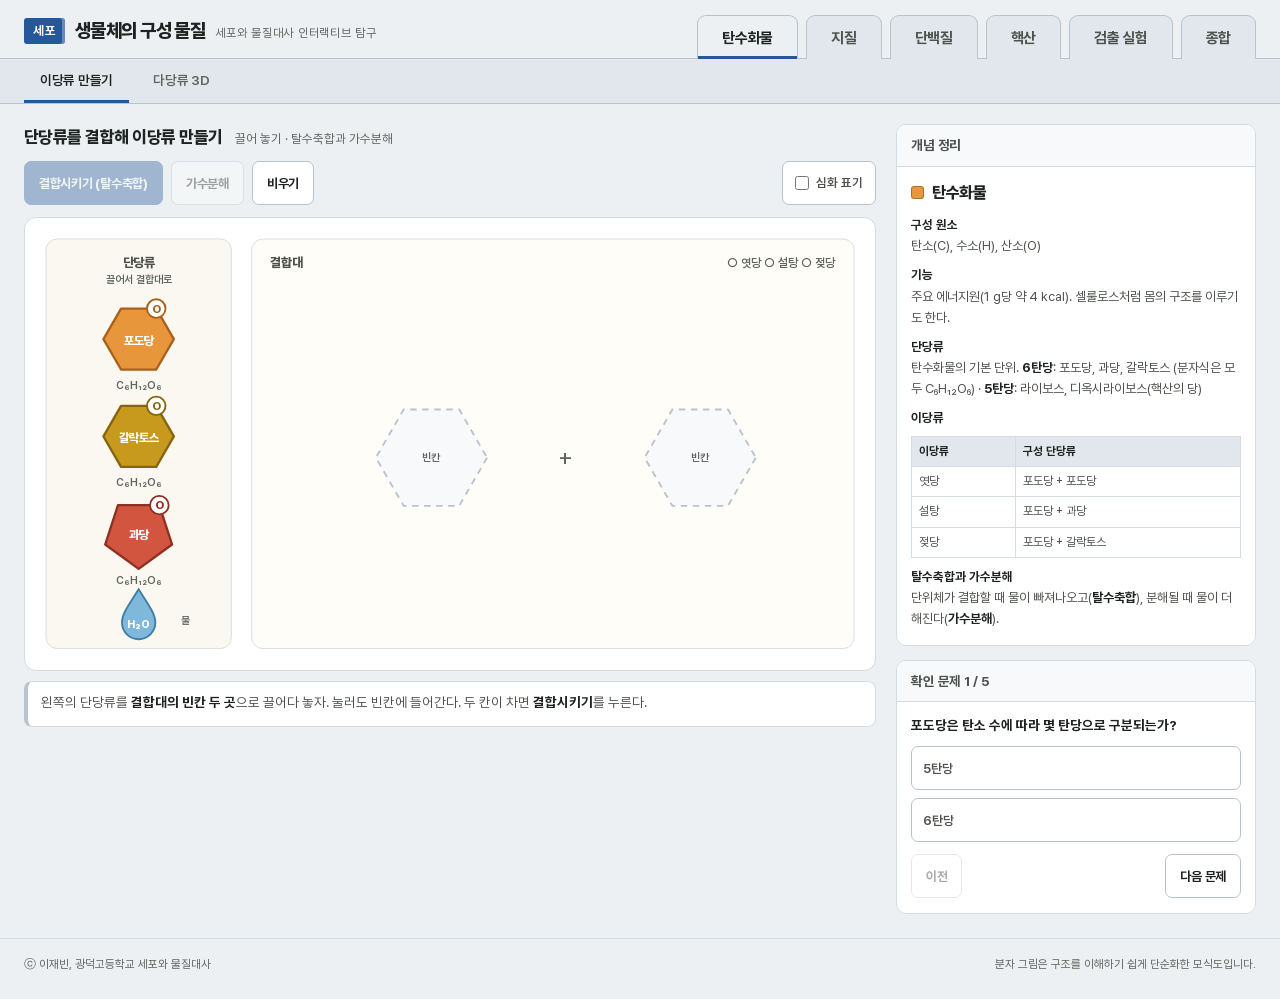
==== commit 410f07d9: "style: 전 페이지 디자인 통일 (공통 CSS 분리, Pretendard 포함) - css/base.css 공통 토큰: 슬라이드 유리 푸른 회색 바탕, 메틸렌 블루 강조, 단원" ====
--- a/Biomolecules.html
+++ b/Biomolecules.html
@@ -4,211 +4,15 @@
 <meta charset="utf-8">
 <meta name="viewport" content="width=device-width, initial-scale=1">
 <title>생물체의 구성 물질</title>
-<style>
-:root{
-  --paper:#FAF7F0; --card:#FFFFFF;
-  --ink:#25231E; --ink2:#5E584D; --ink3:#918977;
-  --rule:#E0D8C7; --rule2:#CFC5AE;
-
-  --carbo:#E8963C; --carbo2:#A9601A;
-  --gal:#C79A1E;   --gal2:#86650C;
-  --fru:#D2553F;   --fru2:#8E2F20;
-  --lipid:#D9A82E; --lipid2:#8A6512;
-  --head:#3A7BC0;  --head2:#22507F;
-  --prot:#3F8FC9;  --prot2:#1F5A85;
-  --nuc:#7B5BA8;   --nuc2:#3F2A66;
-  --water:#DCEEF7; --water2:#8DBCD6;
-  --blue:#3A7BC0; --blue-soft:#D3E3F4;
-  --orange:#DE7A2C; --orange-soft:#F9DCC0;
-  --green:#4F8A32; --green-soft:#DDEDD4; --purple-soft:#E6DCF4;
-  --red:#C0392B;
-
-  --sans:"Apple SD Gothic Neo","Malgun Gothic","맑은 고딕","Noto Sans KR","Nanum Gothic",sans-serif;
-}
-*{box-sizing:border-box;margin:0;padding:0}
-html,body{height:100%}
-body{background:var(--paper);color:var(--ink);font-family:var(--sans);font-size:15px;line-height:1.6;-webkit-font-smoothing:antialiased}
-
-header{border-bottom:1px solid var(--rule2);background:var(--paper);position:sticky;top:0;z-index:40}
-.hbar{max-width:1560px;margin:0 auto;padding:14px 22px 0;display:flex;align-items:flex-end;gap:26px;flex-wrap:wrap}
-.brand{display:flex;align-items:baseline;gap:10px;padding-bottom:12px}
-.brand h1{font-size:19px;font-weight:800;letter-spacing:-.03em}
-.brand span{font-size:12px;color:var(--ink3);letter-spacing:.06em}
-.maintabs{display:flex;gap:6px;margin-left:auto}
-.maintabs button{
-  font-family:inherit;font-size:15px;font-weight:700;letter-spacing:-.02em;
-  border:1px solid var(--rule2);border-bottom:none;background:#F2ECE0;color:var(--ink2);
-  padding:10px 24px;border-radius:9px 9px 0 0;cursor:pointer;position:relative;top:1px;transition:background .15s,color .15s}
-.maintabs button:hover{background:#EAE2D2}
-.maintabs button[aria-selected="true"]{background:var(--paper);color:var(--ink);box-shadow:0 -3px 0 0 var(--orange) inset}
-.subbar{border-top:1px solid var(--rule2);background:#F6F1E6}
-.subtabs{max-width:1560px;margin:0 auto;padding:0 22px;display:flex;gap:2px;flex-wrap:wrap}
-.subtabs button{
-  font-family:inherit;font-size:13.5px;font-weight:600;border:none;background:none;color:var(--ink3);
-  padding:11px 16px;cursor:pointer;border-bottom:3px solid transparent;letter-spacing:-.02em;transition:color .15s}
-.subtabs button:hover{color:var(--ink2)}
-.subtabs button[aria-selected="true"]{color:var(--ink);border-bottom-color:var(--orange)}
-
-main{max-width:1560px;margin:0 auto;padding:20px 22px 8px;display:grid;grid-template-columns:minmax(0,1fr) 360px;gap:20px;align-items:start}
-.stage-col{min-width:0}
-.stagehead{display:flex;align-items:baseline;gap:12px;margin-bottom:10px;flex-wrap:wrap}
-.stagehead h2{font-size:17px;font-weight:800;letter-spacing:-.03em}
-.stagehead p{font-size:12.5px;color:var(--ink3)}
-.stage{background:var(--card);border:1px solid var(--rule);border-radius:12px;padding:8px;overflow:hidden}
-.stage svg{display:block;width:100%;height:auto;user-select:none;-webkit-user-select:none}
-.msg{margin-top:10px;font-size:13.5px;line-height:1.6;color:var(--ink2);background:var(--card);border:1px solid var(--rule);
-  border-left:4px solid var(--rule2);border-radius:8px;padding:10px 13px;min-height:46px}
-.msg.ok{border-left-color:#7CB36E}
-.msg.no{border-left-color:#D89187}
-.msg b{color:var(--ink)}
-
-.ctrl{display:flex;gap:8px;flex-wrap:wrap;align-items:center;margin-bottom:12px}
-.btn{font-family:inherit;font-size:13px;font-weight:700;letter-spacing:-.02em;border:1px solid var(--rule2);
-  background:var(--card);color:var(--ink);padding:8px 14px;border-radius:7px;cursor:pointer;transition:.15s}
-.btn:hover{background:#F4EFE4}
-.btn.primary{background:var(--ink);color:#fff;border-color:var(--ink)}
-.btn.primary:hover{background:#3b3830}
-.btn:disabled{opacity:.38;cursor:default}
-.seg{display:inline-flex;border:1px solid var(--rule2);border-radius:7px;overflow:hidden;flex-wrap:wrap}
-.seg button{font-family:inherit;font-size:13px;font-weight:700;border:none;background:var(--card);color:var(--ink2);
-  padding:8px 13px;cursor:pointer;border-right:1px solid var(--rule)}
-.seg button:last-child{border-right:none}
-.seg button[aria-selected="true"]{background:var(--ink);color:#fff}
-.tog{display:inline-flex;align-items:center;gap:7px;font-size:12.5px;font-weight:600;color:var(--ink2);
-  border:1px solid var(--rule2);border-radius:7px;padding:7px 12px;cursor:pointer;background:var(--card);user-select:none}
-.tog input{accent-color:var(--orange);width:14px;height:14px;cursor:pointer}
-.spacer{flex:1}
-.sl{display:flex;align-items:center;gap:8px;font-size:13px;font-weight:700;color:var(--ink2)}
-.sl input{width:150px;accent-color:var(--prot)}
-.sl output{min-width:52px;color:var(--ink);font-variant-numeric:tabular-nums}
-
-aside{display:flex;flex-direction:column;gap:14px;position:sticky;top:118px}
-.panel{background:var(--card);border:1px solid var(--rule);border-radius:12px;overflow:hidden}
-.panel > h3{font-size:11px;font-weight:800;letter-spacing:.13em;color:var(--ink3);
-  padding:11px 14px 9px;border-bottom:1px solid var(--rule);background:#FCFAF5}
-.pbody{padding:13px 14px 15px;font-size:13px;line-height:1.65;color:var(--ink2)}
-.pbody .ph{font-size:16px;font-weight:800;letter-spacing:-.03em;margin-bottom:6px;color:var(--ink);display:flex;align-items:center;gap:8px}
-.pbody .swatch{width:13px;height:13px;border-radius:3px;flex:none;border:1px solid rgba(0,0,0,.25)}
-.pbody dl{font-size:13px;line-height:1.62}
-.pbody dt{font-weight:700;color:var(--ink);margin-top:9px;font-size:12.5px}
-.pbody dd{color:var(--ink2)}
-.pbody b{color:var(--ink)}
-.pbody .adv{margin-top:11px;padding:9px 11px;border-radius:7px;background:#F6F2E8;border-left:3px solid var(--orange);font-size:12.5px;color:var(--ink2)}
-.pbody .adv > b:first-child{color:var(--orange);font-weight:800;margin-right:4px}
-table.cmp{border-collapse:collapse;width:100%;font-size:12px;margin-top:8px}
-table.cmp th,table.cmp td{border:1px solid var(--rule);padding:5px 7px;text-align:left;vertical-align:top}
-table.cmp th{background:#F6F1E6;font-weight:700;font-size:11.5px;color:var(--ink)}
-
-.quiz{padding:13px 14px 15px}
-.quiz .q{font-size:13.5px;font-weight:700;line-height:1.55;margin-bottom:10px}
-.qopts{display:flex;flex-direction:column;gap:6px}
-.qopt{font-family:inherit;text-align:left;font-size:13px;font-weight:600;border:1px solid var(--rule2);
-  background:var(--card);color:var(--ink2);padding:8px 11px;border-radius:7px;cursor:pointer;transition:.12s}
-.qopt:hover{border-color:var(--ink3);background:#FBF8F1}
-.qopt.ok{background:#E3F2E0;border-color:#7CB36E;color:#2f5b28}
-.qopt.no{background:#FBE4E0;border-color:#D89187;color:#8c3226}
-.qfb{margin-top:10px;font-size:12.5px;line-height:1.6;color:var(--ink2);display:none}
-.qfb.show{display:block}
-.qnav{display:flex;justify-content:space-between;margin-top:12px}
-.tg{display:inline-block;font-size:10.5px;font-weight:800;padding:1px 8px;border-radius:20px;margin-right:6px;vertical-align:2px}
-.tg.adv{background:var(--orange-soft);color:#94471A}
-
-footer{max-width:1560px;margin:16px auto 0;padding:16px 22px 26px;font-size:11.5px;color:var(--ink3);
-  border-top:1px solid var(--rule);display:flex;justify-content:space-between;gap:12px;flex-wrap:wrap}
-
-/* ---- SVG 공통 ---- */
-text{font-family:var(--sans)}
-.lbl{font-size:15px;font-weight:700;fill:var(--ink)}
-.lbl-s{font-size:13px;font-weight:600;fill:var(--ink2)}
-.lbl-xs{font-size:11.5px;font-weight:600;fill:var(--ink3)}
-.zone{font-size:14px;font-weight:800;letter-spacing:-.02em;fill:var(--ink2)}
-.note{font-size:13px;font-weight:700;fill:#B5406E}
-.mname{font-size:15px;font-weight:800;fill:#fff;text-anchor:middle;pointer-events:none}
-.grp{font-size:14px;font-weight:700;fill:var(--ink2)}
-.drag{cursor:grab;touch-action:none}
-/* 끌기 활동 화면에서는 손가락으로 끌 때 페이지가 스크롤되지 않게 한다 (SVG 안쪽 요소에는 touch-action이 적용되지 않음) */
-svg.dragzone{touch-action:none}
-.drag:active{cursor:grabbing}
-.slot{fill:#FBF8F1;stroke:var(--rule2);stroke-width:2;stroke-dasharray:7 6}
-.slot.hot{stroke:var(--orange);fill:#FDF1E4}
-.glow{animation:gl .9s ease-in-out infinite}
-@keyframes gl{0%,100%{opacity:1}50%{opacity:.35}}
-.pulse{animation:pl 1.4s ease-in-out infinite}
-@keyframes pl{0%,100%{opacity:1}50%{opacity:.45}}
-.rise{animation:rise 1.8s ease-out forwards}
-@keyframes rise{0%{transform:translateY(0);opacity:1}70%{opacity:1}100%{transform:translateY(-90px);opacity:0}}
-.shake{animation:sh .45s ease-in-out}
-@keyframes sh{0%,100%{transform:translateX(0)}25%{transform:translateX(-9px)}75%{transform:translateX(9px)}}
-.mv{transition:transform .8s cubic-bezier(.3,.7,.3,1)}
-body:not(.adv) .adv-only{display:none !important}
-[hidden]{display:none !important}
-.btn[aria-pressed="true"]{background:var(--orange);border-color:#b8601a;color:#fff}
-.seg button:disabled{color:var(--rule2);cursor:default}
-.legend3{display:flex;gap:16px;align-items:center;flex-wrap:wrap;padding:8px 6px 2px;font-size:12px;font-weight:600;color:var(--ink2)}
-.legend3 i{display:inline-block;width:12px;height:12px;border-radius:3px;margin-right:5px;vertical-align:-1px}
-.legend3 .hint3{margin-left:auto;color:var(--ink3)}
-.lab3{position:absolute;inset:0;pointer-events:none;overflow:hidden}
-.lab3 span{position:absolute;left:0;top:0;white-space:nowrap;font-size:12.5px;font-weight:800;color:var(--ink);background:rgba(255,253,248,.88);
-  border:1px solid var(--rule2);border-radius:6px;padding:1px 7px;will-change:transform}
-.lab3 span.w{color:#2A6C92;border-color:#9CC2E4}
-.lab3 span.num{font-size:10.5px;padding:0 4px;color:#1F6E8C;background:rgba(255,255,255,.75)}
-.lab3 span.base{font-size:11px;padding:0 4px}
-.seqbox{display:flex;gap:14px;align-items:center;flex-wrap:wrap;padding:8px 6px 2px;font-size:12.5px;color:var(--ink2)}
-.seqbox input{font-family:ui-monospace,Consolas,monospace;font-size:14px;letter-spacing:.12em;padding:5px 8px;border:1px solid var(--rule2);border-radius:6px;width:260px;margin-left:6px;text-transform:uppercase}
-.seqbox b{font-family:ui-monospace,Consolas,monospace;letter-spacing:.12em}
-.chg{margin-top:10px;padding:10px 12px;border:1px solid var(--rule);border-radius:10px;background:#FFFDF8;font-size:13px;color:var(--ink2)}
-.chg input{vertical-align:middle;accent-color:var(--orange);width:180px}
-.chg .cb{display:flex;align-items:center;gap:8px;margin-top:5px}.chg .cb span{width:16px;font-weight:800}.chg .cb i{height:12px;border-radius:6px;display:block}.chg .cb em{font-style:normal;font-weight:700;font-size:12px}
-.chg p{margin-top:8px;font-size:12.5px}
-#rtab{margin-top:10px;overflow-x:auto}
-table.rtab{background:var(--card);font-size:12.5px}
-table.rtab th span{font-weight:600;color:var(--ink3);font-size:10.5px}
-table.rtab td{text-align:center;min-width:64px}
-table.rtab select{font-family:inherit;font-size:12px;padding:2px 4px}
-.dot{display:inline-block;width:12px;height:12px;border-radius:50%;margin-right:5px;vertical-align:-1px;border:1px solid rgba(0,0,0,.25)}
-.rnote{font-size:11.5px;color:var(--ink3);margin-top:6px}
-.iodsw{position:absolute;right:10px;top:10px;z-index:2;display:flex;align-items:center;gap:8px;background:rgba(255,253,248,.92);border:1px solid var(--rule2);border-radius:8px;padding:6px 10px;font-size:12px;color:var(--ink2)}
-.iodsw i{display:block;width:30px;height:30px;border-radius:50%;border:2px solid #9AA7B0;transition:background 1.2s}
-.iodsw b{color:var(--ink)}
-@media (prefers-reduced-motion:reduce){.glow,.pulse,.rise,.shake{animation:none}.mv{transition:none}}
-
-/* 태블릿: 머리말을 줄이고 세부 탭은 한 줄로 두어 옆으로 밀어 넘긴다 */
-@media (max-width:1180px){
-  .brand span{display:none}
-  .subtabs{flex-wrap:nowrap;overflow-x:auto;scrollbar-width:none}
-  .subtabs::-webkit-scrollbar{display:none}
-  .subtabs button{white-space:nowrap;flex:none}
-}
-/* 가로 태블릿: 설명 패널을 활동 옆에 둔다 */
-@media (min-width:900px) and (max-width:1180px){
-  main{grid-template-columns:minmax(0,1fr) 300px;gap:16px}
-  aside{top:110px}
-}
-@media (max-width:899px){main{grid-template-columns:1fr}aside{position:static;flex-direction:row;flex-wrap:wrap}aside > .panel{flex:1 1 300px}}
-@media (max-width:640px){
-  /* 휴대폰: 머리말이 화면을 가리지 않도록 고정을 풀고 한 줄로 줄인다 */
-  header{position:static}
-  .hbar{padding:8px 12px 0;gap:10px;flex-wrap:nowrap;align-items:center}
-  .brand{padding-bottom:0;min-width:0}
-  .brand h1{font-size:15px;white-space:nowrap;overflow:hidden;text-overflow:ellipsis}
-  /* 큰 탭이 6개라 제목은 한 줄로 따로 두고, 탭은 옆으로 밀어 넘긴다 */
-  .hbar{flex-wrap:wrap;gap:6px}
-  .brand{width:100%}
-  .maintabs{margin-left:0;width:100%;overflow-x:auto;scrollbar-width:none}
-  .maintabs::-webkit-scrollbar{display:none}
-  .maintabs button{padding:7px 10px;font-size:12.5px;flex:none;white-space:nowrap}
-  .subtabs{padding:0 6px}
-  .subtabs button{padding:8px 9px;font-size:12px}
-  main{padding:14px 12px}
-  .sl input{width:110px}
-}
-</style>
+<link rel="stylesheet" href="css/base.css">
+<link rel="stylesheet" href="css/Biomolecules.css">
 </head>
 <body>
 
 <header>
   <div class="hbar">
     <div class="brand">
+      <a class="unit cell" href="index.html" title="시뮬레이션 목록으로">세포</a>
       <h1>생물체의 구성 물질</h1>
       <span>세포와 물질대사 인터랙티브 탐구</span>
     </div>
--- a/css/base.css
+++ b/css/base.css
@@ -0,0 +1,138 @@
+/* =====================================================================
+   생명과학 시뮬레이션 공통 스타일
+   - 바탕은 실험 노트 종이, 강조색은 실제 실험에서 쓰는 염색약 색이다.
+   - 페이지별 스타일(css/<페이지>.css)은 이 파일의 토큰만 가져다 쓴다.
+   - 도식 속 과목 색(염기, 세포소기관 등)은 페이지 파일에 그대로 둔다.
+   ===================================================================== */
+
+@font-face{font-family:"Pretendard";font-weight:400;font-style:normal;font-display:swap;
+  src:url("../fonts/Pretendard-Regular.subset.woff2") format("woff2")}
+@font-face{font-family:"Pretendard";font-weight:600;font-style:normal;font-display:swap;
+  src:url("../fonts/Pretendard-SemiBold.subset.woff2") format("woff2")}
+@font-face{font-family:"Pretendard";font-weight:700;font-style:normal;font-display:swap;
+  src:url("../fonts/Pretendard-Bold.subset.woff2") format("woff2")}
+@font-face{font-family:"Pretendard";font-weight:800;font-style:normal;font-display:swap;
+  src:url("../fonts/Pretendard-ExtraBold.subset.woff2") format("woff2")}
+
+:root{
+  /* 종이와 먹 */
+  /* 바탕은 프레파라트 슬라이드 유리의 푸른 회색이다. 흰 무대와 패널이 그 위에 놓인다. */
+  --paper:#ECF0F3;        /* 페이지 바탕 */
+  --paper-2:#E1E7EC;      /* 꺼진 면: 비활성 탭, 보조 띠 */
+  --paper-3:#D5DDE3;      /* 꺼진 면 위 호버 */
+  --surface:#FFFFFF;      /* 무대, 패널 */
+  --surface-2:#F7F9FB;    /* 패널 머리, 표 머리 */
+  --ink:#1E2321;          /* 본문 */
+  --ink-2:#4D524D;        /* 보조 글자: 모든 바탕에서 7:1 안팎 */
+  --ink-3:#5F645E;        /* 흐린 글자: 가장 어두운 바탕(--paper-2)에서도 4.5:1 이상 */
+  --rule:#D4DCE2;         /* 얇은 구분선 (장식) */
+  --rule-2:#B9C3CB;       /* 버튼 테두리, 진한 구분선 */
+  --control-line:#7C8590; /* 입력칸·선택 상자 테두리: 바탕 대비 3:1 이상 */
+
+  /* 좌우 여백과 누르는 크기 */
+  --gutter:24px;
+  --tap:44px;             /* 버튼·링크·컨트롤의 최소 높이 */
+  --tap-gap:8px;          /* 옆 컨트롤과의 최소 간격 */
+
+  /* 강조: 메틸렌 블루 */
+  --accent:#24589A;
+  --accent-strong:#1A4377;
+  --accent-soft:#DFE8F3;
+  --accent-ink:#FFFFFF;
+
+  /* 보조 강조: 에오신 */
+  --eosin:#B8325A;
+  --eosin-soft:#F7E0E7;
+
+  /* 채점 */
+  --ok:#2F6B3E;  --ok-soft:#E2EFE0;  --ok-line:#8DB884;
+  --no:#A3352B;  --no-soft:#F8E2DE;  --no-line:#D9968D;
+  --warn:#86610F; --warn-soft:#F5EBD0; --warn-line:#D9B65C;
+
+  /* 단원 색 = 염색약 */
+  --stain-cell:#24589A;  --stain-cell-soft:#DFE8F3;   /* 메틸렌 블루: 세포와 구성 물질 */
+  --stain-meta:#3B7A3A;  --stain-meta-soft:#E1EDDC;   /* 엽록소: 효소와 물질대사 */
+  --stain-gene:#6A3F8E;  --stain-gene-soft:#ECE2F3;   /* 크리스털 바이올렛: 유전 */
+  --stain-evo:#94591F;   --stain-evo-soft:#F2E5D6;    /* 아이오딘: 진화와 분류 */
+
+  /* 글꼴과 크기 (비율 약 1.2) */
+  --font:"Pretendard","Apple SD Gothic Neo","Malgun Gothic","맑은 고딕","Noto Sans KR",sans-serif;
+  --fs-xs:12px; --fs-s:13.5px; --fs-m:15px; --fs-l:18px; --fs-xl:22px; --fs-2xl:30px;
+
+  /* 모서리: 위계에 따라 다르게 */
+  --r-stage:12px; --r-panel:10px; --r-btn:7px; --r-chip:999px;
+
+  --shadow-pop:0 10px 30px rgba(30,35,33,.16);
+  --focus:0 0 0 3px rgba(36,88,154,.32);
+  --scrim:rgba(30,35,33,.5);
+}
+
+html{-webkit-text-size-adjust:100%;text-size-adjust:100%}
+body{
+  background:var(--paper);color:var(--ink);
+  font-family:var(--font);
+  -webkit-font-smoothing:antialiased;
+}
+button,input,select,textarea{font-family:inherit}
+::selection{background:var(--accent-soft);color:var(--ink)}
+
+/* 키보드 포커스는 어디서나 보이게 */
+:focus-visible{outline:2px solid var(--accent);outline-offset:2px}
+
+@media (max-width:640px){ :root{ --gutter:16px; } }
+
+/* 단원 라벨: 시작 페이지 슬라이드의 라벨 칸과 같은 색. 누르면 목록으로 돌아간다.
+   보이는 크기는 작게 두고, 누르는 영역만 ::after로 44px까지 넓힌다. */
+.unit{
+  position:relative;
+  display:inline-flex;align-items:center;flex:none;align-self:center;
+  height:26px;padding:0 9px;border-radius:3px;
+  background-color:var(--stain-cell);color:#fff;
+  font-family:var(--font);font-size:12.5px;font-weight:700;letter-spacing:.04em;line-height:1;
+  text-decoration:none;white-space:nowrap;
+  box-shadow:inset -3px 0 0 rgba(255,255,255,.3);
+  /* 밑줄이 왼쪽부터 그려지듯 나타난다 */
+  background-image:linear-gradient(currentColor,currentColor);
+  background-repeat:no-repeat;background-position:9px calc(100% - 5px);background-size:0 1px;
+  transition:background-size .2s ease;
+}
+.unit::after{content:"";position:absolute;left:-4px;right:-4px;top:-9px;bottom:-9px}
+.unit:hover{background-size:calc(100% - 18px) 1px}
+.unit:active{filter:brightness(.9)}
+.unit.meta{background-color:var(--stain-meta)}
+.unit.gene{background-color:var(--stain-gene)}
+.unit.evo{background-color:var(--stain-evo)}
+.unit{margin-bottom:10px}
+.brand .unit{margin:0}
+
+/* ---------- 누를 때 반응 ----------
+   호버 색은 페이지마다 따로 정해 두었다. 여기서는 모든 버튼에 공통으로
+   '올리면 살짝 어두워지고, 누르면 1px 눌리는' 느낌만 더한다.
+   :where()로 감싸 페이지 규칙보다 약하게 두었으므로 페이지가 정한 값이 먼저다. */
+:where(button,[role="tab"],.radio-label,.chip,.tab-btn,.qopt,.q-opt,.opt,.pchip,.slot,.spec){
+  transition:background-color .15s ease,border-color .15s ease,color .15s ease,filter .12s ease,transform .08s ease;
+}
+:where(button,[role="tab"],.radio-label,.chip,.tab-btn,.qopt,.q-opt,.opt,.pchip,.slot,.spec):where(:not(:disabled)):hover{filter:brightness(.97)}
+:where(button,[role="tab"],.radio-label,.chip,.tab-btn,.qopt,.q-opt,.opt,.pchip,.slot,.spec):where(:not(:disabled)):active{
+  filter:brightness(.92);transform:translateY(1px);
+}
+
+/* ---------- 누르는 크기 ----------
+   태블릿 수업이라 본문 글 밖의 버튼·컨트롤은 높이 44px 이상으로 둔다.
+   시뮬레이션 도식(SVG) 안의 대상과 표 안의 작은 칸은 레이아웃 때문에 건드리지 않는다. */
+:where(button,select,[role="tab"],.radio-label,label.tog,label.switch,.compare-row,.tab-btn,.chip,.qopt,.q-opt,.opt,input[type="text"],textarea){
+  min-height:var(--tap);
+}
+:where(input[type="range"]){min-height:var(--tap)}
+:where(select,input[type="text"],textarea){border-color:var(--control-line)}
+
+/* 측정값처럼 자리 맞춤이 필요한 숫자 */
+.num,.tnum{font-variant-numeric:tabular-nums}
+
+/* 움직임 줄이기: 화면 틀의 장식용 전환만 멈춘다.
+   시뮬레이션 재생 애니메이션은 기능이므로 여기서 건드리지 않고, 각 페이지가 정한 대로 둔다. */
+@media (prefers-reduced-motion:reduce){
+  html{scroll-behavior:auto}
+  :where(button,[role="tab"],.radio-label,.chip,.tab-btn,.qopt,.q-opt,.opt,.pchip,.slot,.spec,a){transition:none !important}
+  :where(button,[role="tab"],.radio-label,.chip,.tab-btn,.qopt,.q-opt,.opt,.pchip,.slot,.spec,a):active{transform:none !important}
+}
--- a/css/Biomolecules.css
+++ b/css/Biomolecules.css
@@ -0,0 +1,201 @@
+/* Biomolecules.html 전용 스타일. 공통 토큰은 base.css */
+
+:root{
+  --card:var(--surface);
+  --ink2:var(--ink-2); --ink3:var(--ink-3);
+  --rule2:var(--rule-2);
+
+  --carbo:#E8963C; --carbo2:#A9601A;
+  --gal:#C79A1E;   --gal2:#86650C;
+  --fru:#D2553F;   --fru2:#8E2F20;
+  --lipid:#D9A82E; --lipid2:#8A6512;
+  --head:#3A7BC0;  --head2:#22507F;
+  --prot:#3F8FC9;  --prot2:#1F5A85;
+  --nuc:#7B5BA8;   --nuc2:#3F2A66;
+  --water:#DCEEF7; --water2:#8DBCD6;
+  --blue:#3A7BC0; --blue-soft:#D3E3F4;
+  --orange:#DE7A2C; --orange-soft:#F9DCC0;
+  --green:#4F8A32; --green-soft:#DDEDD4; --purple-soft:#E6DCF4;
+  --red:#C0392B;
+
+  --sans:var(--font);
+}
+*{box-sizing:border-box;margin:0;padding:0}
+html,body{height:100%}
+body{background:var(--paper);color:var(--ink);font-family:var(--sans);font-size:15px;line-height:1.6;-webkit-font-smoothing:antialiased}
+
+header{border-bottom:1px solid var(--rule2);background:var(--paper);position:sticky;top:0;z-index:40}
+.hbar{max-width:1560px;margin:0 auto;padding:14px var(--gutter) 0;display:flex;align-items:flex-end;gap:26px;flex-wrap:wrap}
+.brand{display:flex;align-items:baseline;gap:10px;padding-bottom:12px}
+.brand h1{font-size:19px;font-weight:800;letter-spacing:-.03em}
+.brand span{font-size:12px;color:var(--ink3);letter-spacing:.06em}
+.maintabs{display:flex;gap:var(--tap-gap);margin-left:auto}
+.maintabs button{
+  font-family:inherit;font-size:15px;font-weight:700;letter-spacing:-.02em;
+  border:1px solid var(--rule2);border-bottom:none;background:var(--paper-2);color:var(--ink2);
+  padding:10px 24px;border-radius:9px 9px 0 0;cursor:pointer;position:relative;top:1px;transition:background .15s,color .15s}
+.maintabs button:hover{background:var(--paper-3)}
+.maintabs button[aria-selected="true"]{background:var(--paper);color:var(--ink);box-shadow:0 -3px 0 0 var(--accent) inset}
+.subbar{border-top:1px solid var(--rule2);background:var(--paper-2)}
+.subtabs{max-width:1560px;margin:0 auto;padding:0 var(--gutter);display:flex;gap:var(--tap-gap);flex-wrap:wrap}
+.subtabs button{
+  font-family:inherit;font-size:13.5px;font-weight:600;border:none;background:none;color:var(--ink3);
+  padding:11px 16px;cursor:pointer;border-bottom:3px solid transparent;letter-spacing:-.02em;transition:color .15s}
+.subtabs button:hover{color:var(--ink2)}
+.subtabs button[aria-selected="true"]{color:var(--ink);border-bottom-color:var(--accent)}
+
+main{max-width:1560px;margin:0 auto;padding:20px var(--gutter) 8px;display:grid;grid-template-columns:minmax(0,1fr) 360px;gap:20px;align-items:start}
+.stage-col{min-width:0}
+.stagehead{display:flex;align-items:baseline;gap:12px;margin-bottom:10px;flex-wrap:wrap}
+.stagehead h2{font-size:17px;font-weight:800;letter-spacing:-.03em}
+.stagehead p{font-size:12.5px;color:var(--ink3)}
+.stage{background:var(--card);border:1px solid var(--rule);border-radius:12px;padding:8px;overflow:hidden}
+.stage svg{display:block;width:100%;height:auto;user-select:none;-webkit-user-select:none}
+.msg{margin-top:10px;font-size:13.5px;line-height:1.6;color:var(--ink2);background:var(--card);border:1px solid var(--rule);
+  border-left:4px solid var(--rule2);border-radius:8px;padding:10px 13px;min-height:46px}
+.msg.ok{border-left-color:var(--ok-line)}
+.msg.no{border-left-color:var(--no-line)}
+.msg b{color:var(--ink)}
+
+.ctrl{display:flex;gap:8px;flex-wrap:wrap;align-items:center;margin-bottom:12px}
+.btn{font-family:inherit;font-size:13px;font-weight:700;letter-spacing:-.02em;border:1px solid var(--rule2);
+  background:var(--card);color:var(--ink);padding:8px 14px;border-radius:7px;cursor:pointer;transition:.15s}
+.btn:hover{background:var(--paper-2)}
+.btn.primary{background:var(--accent);color:#fff;border-color:var(--accent)}
+.btn.primary:hover{background:var(--accent-strong)}
+.btn:disabled{opacity:.38;cursor:default}
+.seg{display:inline-flex;border:1px solid var(--rule2);border-radius:7px;overflow:hidden;flex-wrap:wrap}
+.seg button{font-family:inherit;font-size:13px;font-weight:700;border:none;background:var(--card);color:var(--ink2);
+  padding:8px 13px;cursor:pointer;border-right:1px solid var(--rule)}
+.seg button:last-child{border-right:none}
+.seg button[aria-selected="true"]{background:var(--accent);color:#fff}
+.tog{display:inline-flex;align-items:center;gap:7px;font-size:12.5px;font-weight:600;color:var(--ink2);
+  border:1px solid var(--rule2);border-radius:7px;padding:7px 12px;cursor:pointer;background:var(--card);user-select:none}
+.tog input{accent-color:var(--accent);width:14px;height:14px;cursor:pointer}
+.spacer{flex:1}
+.sl{display:flex;align-items:center;gap:8px;font-size:13px;font-weight:700;color:var(--ink2)}
+.sl input{width:150px;accent-color:var(--prot)}
+.sl output{min-width:52px;color:var(--ink);font-variant-numeric:tabular-nums}
+
+aside{display:flex;flex-direction:column;gap:14px;position:sticky;top:118px}
+.panel{background:var(--card);border:1px solid var(--rule);border-radius:var(--r-panel);overflow:hidden}
+.panel > h3{
+  font-size:13.5px;font-weight:700;letter-spacing:-.01em;color:var(--ink-2);
+  padding:10px 14px 9px;border-bottom:1px solid var(--rule);background:var(--surface-2);
+}
+.pbody{padding:13px 14px 15px;font-size:13px;line-height:1.65;color:var(--ink2)}
+.pbody .ph{font-size:16px;font-weight:800;letter-spacing:-.03em;margin-bottom:6px;color:var(--ink);display:flex;align-items:center;gap:8px}
+.pbody .swatch{width:13px;height:13px;border-radius:3px;flex:none;border:1px solid rgba(0,0,0,.25)}
+.pbody dl{font-size:13px;line-height:1.62}
+.pbody dt{font-weight:700;color:var(--ink);margin-top:9px;font-size:12.5px}
+.pbody dd{color:var(--ink2)}
+.pbody b{color:var(--ink)}
+.pbody .adv{margin-top:11px;padding:9px 11px;border-radius:7px;background:var(--paper-2);border-left:3px solid var(--eosin);font-size:12.5px;color:var(--ink2)}
+.pbody .adv > b:first-child{color:var(--eosin);font-weight:800;margin-right:4px}
+table.cmp{border-collapse:collapse;width:100%;font-size:12px;margin-top:8px}
+table.cmp th,table.cmp td{border:1px solid var(--rule);padding:5px 7px;text-align:left;vertical-align:top}
+table.cmp th{background:var(--paper-2);font-weight:700;font-size:11.5px;color:var(--ink)}
+
+.quiz{padding:13px 14px 15px}
+.quiz .q{font-size:13.5px;font-weight:700;line-height:1.55;margin-bottom:10px}
+.qopts{display:flex;flex-direction:column;gap:var(--tap-gap)}
+.qopt{font-family:inherit;text-align:left;font-size:13px;font-weight:600;border:1px solid var(--rule2);
+  background:var(--card);color:var(--ink2);padding:8px 11px;border-radius:7px;cursor:pointer;transition:.12s}
+.qopt:hover{border-color:var(--ink3);background:var(--surface-2)}
+.qopt.ok{background:var(--ok-soft);border-color:var(--ok-line);color:var(--ok)}
+.qopt.no{background:var(--no-soft);border-color:var(--no-line);color:var(--no)}
+.qfb{margin-top:10px;font-size:12.5px;line-height:1.6;color:var(--ink2);display:none}
+.qfb.show{display:block}
+.qnav{display:flex;justify-content:space-between;margin-top:12px}
+.tg{display:inline-block;font-size:10.5px;font-weight:800;padding:1px 8px;border-radius:20px;margin-right:6px;vertical-align:2px}
+.tg.adv{background:var(--orange-soft);color:#94471A}
+
+footer{max-width:1560px;margin:16px auto 0;padding:16px var(--gutter) 26px;font-size:11.5px;color:var(--ink3);
+  border-top:1px solid var(--rule);display:flex;justify-content:space-between;gap:12px;flex-wrap:wrap}
+
+/* ---- SVG 공통 ---- */
+text{font-family:var(--sans)}
+.lbl{font-size:15px;font-weight:700;fill:var(--ink)}
+.lbl-s{font-size:13px;font-weight:600;fill:var(--ink2)}
+.lbl-xs{font-size:11.5px;font-weight:600;fill:var(--ink3)}
+.zone{font-size:14px;font-weight:800;letter-spacing:-.02em;fill:var(--ink2)}
+.note{font-size:13px;font-weight:700;fill:#B5406E}
+.mname{font-size:15px;font-weight:800;fill:#fff;text-anchor:middle;pointer-events:none}
+.grp{font-size:14px;font-weight:700;fill:var(--ink2)}
+.drag{cursor:grab;touch-action:none}
+/* 끌기 활동 화면에서는 손가락으로 끌 때 페이지가 스크롤되지 않게 한다 (SVG 안쪽 요소에는 touch-action이 적용되지 않음) */
+svg.dragzone{touch-action:none}
+.drag:active{cursor:grabbing}
+.slot{fill:var(--surface-2);stroke:var(--rule2);stroke-width:2;stroke-dasharray:7 6}
+.slot.hot{stroke:var(--orange);fill:#FDF1E4}
+.glow{animation:gl .9s ease-in-out infinite}
+@keyframes gl{0%,100%{opacity:1}50%{opacity:.35}}
+.pulse{animation:pl 1.4s ease-in-out infinite}
+@keyframes pl{0%,100%{opacity:1}50%{opacity:.45}}
+.rise{animation:rise 1.8s ease-out forwards}
+@keyframes rise{0%{transform:translateY(0);opacity:1}70%{opacity:1}100%{transform:translateY(-90px);opacity:0}}
+.shake{animation:sh .45s ease-in-out}
+@keyframes sh{0%,100%{transform:translateX(0)}25%{transform:translateX(-9px)}75%{transform:translateX(9px)}}
+.mv{transition:transform .8s cubic-bezier(.3,.7,.3,1)}
+body:not(.adv) .adv-only{display:none !important}
+[hidden]{display:none !important}
+.btn[aria-pressed="true"]{background:var(--accent);border-color:var(--accent-strong);color:#fff}
+.seg button:disabled{color:var(--rule2);cursor:default}
+.legend3{display:flex;gap:16px;align-items:center;flex-wrap:wrap;padding:8px 6px 2px;font-size:12px;font-weight:600;color:var(--ink2)}
+.legend3 i{display:inline-block;width:12px;height:12px;border-radius:3px;margin-right:5px;vertical-align:-1px}
+.legend3 .hint3{margin-left:auto;color:var(--ink3)}
+.lab3{position:absolute;inset:0;pointer-events:none;overflow:hidden}
+.lab3 span{position:absolute;left:0;top:0;white-space:nowrap;font-size:12.5px;font-weight:800;color:var(--ink);background:rgba(255,253,248,.88);
+  border:1px solid var(--rule2);border-radius:6px;padding:1px 7px;will-change:transform}
+.lab3 span.w{color:#2A6C92;border-color:#9CC2E4}
+.lab3 span.num{font-size:10.5px;padding:0 4px;color:#1F6E8C;background:rgba(255,255,255,.75)}
+.lab3 span.base{font-size:11px;padding:0 4px}
+.seqbox{display:flex;gap:14px;align-items:center;flex-wrap:wrap;padding:8px 6px 2px;font-size:12.5px;color:var(--ink2)}
+.seqbox input{font-family:ui-monospace,Consolas,monospace;font-size:14px;letter-spacing:.12em;padding:5px 8px;border:1px solid var(--rule2);border-radius:6px;width:260px;margin-left:6px;text-transform:uppercase}
+.seqbox b{font-family:ui-monospace,Consolas,monospace;letter-spacing:.12em}
+.chg{margin-top:10px;padding:10px 12px;border:1px solid var(--rule);border-radius:10px;background:#FFFDF8;font-size:13px;color:var(--ink2)}
+.chg input{vertical-align:middle;accent-color:var(--accent);width:180px}
+.chg .cb{display:flex;align-items:center;gap:8px;margin-top:5px}.chg .cb span{width:16px;font-weight:800}.chg .cb i{height:12px;border-radius:6px;display:block}.chg .cb em{font-style:normal;font-weight:700;font-size:12px}
+.chg p{margin-top:8px;font-size:12.5px}
+#rtab{margin-top:10px;overflow-x:auto}
+table.rtab{background:var(--card);font-size:12.5px}
+table.rtab th span{font-weight:600;color:var(--ink3);font-size:10.5px}
+table.rtab td{text-align:center;min-width:64px}
+table.rtab select{font-family:inherit;font-size:12px;padding:2px 4px}
+.dot{display:inline-block;width:12px;height:12px;border-radius:50%;margin-right:5px;vertical-align:-1px;border:1px solid rgba(0,0,0,.25)}
+.rnote{font-size:11.5px;color:var(--ink3);margin-top:6px}
+.iodsw{position:absolute;right:10px;top:10px;z-index:2;display:flex;align-items:center;gap:8px;background:rgba(255,253,248,.92);border:1px solid var(--rule2);border-radius:8px;padding:6px 10px;font-size:12px;color:var(--ink2)}
+.iodsw i{display:block;width:30px;height:30px;border-radius:50%;border:2px solid #9AA7B0;transition:background 1.2s}
+.iodsw b{color:var(--ink)}
+@media (prefers-reduced-motion:reduce){.glow,.pulse,.rise,.shake{animation:none}.mv{transition:none}}
+
+/* 태블릿: 머리말을 줄이고 세부 탭은 한 줄로 두어 옆으로 밀어 넘긴다 */
+@media (max-width:1180px){
+  .brand span{display:none}
+  .subtabs{flex-wrap:nowrap;overflow-x:auto;scrollbar-width:none}
+  .subtabs::-webkit-scrollbar{display:none}
+  .subtabs button{white-space:nowrap;flex:none}
+}
+/* 가로 태블릿: 설명 패널을 활동 옆에 둔다 */
+@media (min-width:900px) and (max-width:1180px){
+  main{grid-template-columns:minmax(0,1fr) 300px;gap:16px}
+  aside{top:110px}
+}
+@media (max-width:899px){main{grid-template-columns:1fr}aside{position:static;flex-direction:row;flex-wrap:wrap}aside > .panel{flex:1 1 300px}}
+@media (max-width:640px){
+  /* 휴대폰: 머리말이 화면을 가리지 않도록 고정을 풀고 한 줄로 줄인다 */
+  header{position:static}
+  .hbar{padding:8px var(--gutter) 0;gap:10px;flex-wrap:nowrap;align-items:center}
+  .brand{padding-bottom:0;min-width:0}
+  .brand h1{font-size:15px;white-space:nowrap;overflow:hidden;text-overflow:ellipsis}
+  /* 큰 탭이 6개라 제목은 한 줄로 따로 두고, 탭은 옆으로 밀어 넘긴다 */
+  .hbar{flex-wrap:wrap;gap:6px}
+  .brand{width:100%}
+  .maintabs{margin-left:0;width:100%;overflow-x:auto;scrollbar-width:none}
+  .maintabs::-webkit-scrollbar{display:none}
+  .maintabs button{padding:7px 10px;font-size:12.5px;flex:none;white-space:nowrap}
+  .subtabs{padding:0 var(--gutter)}
+  .subtabs button{padding:8px 9px;font-size:12px}
+  main{padding:14px var(--gutter)}
+  .sl input{width:110px}
+}
